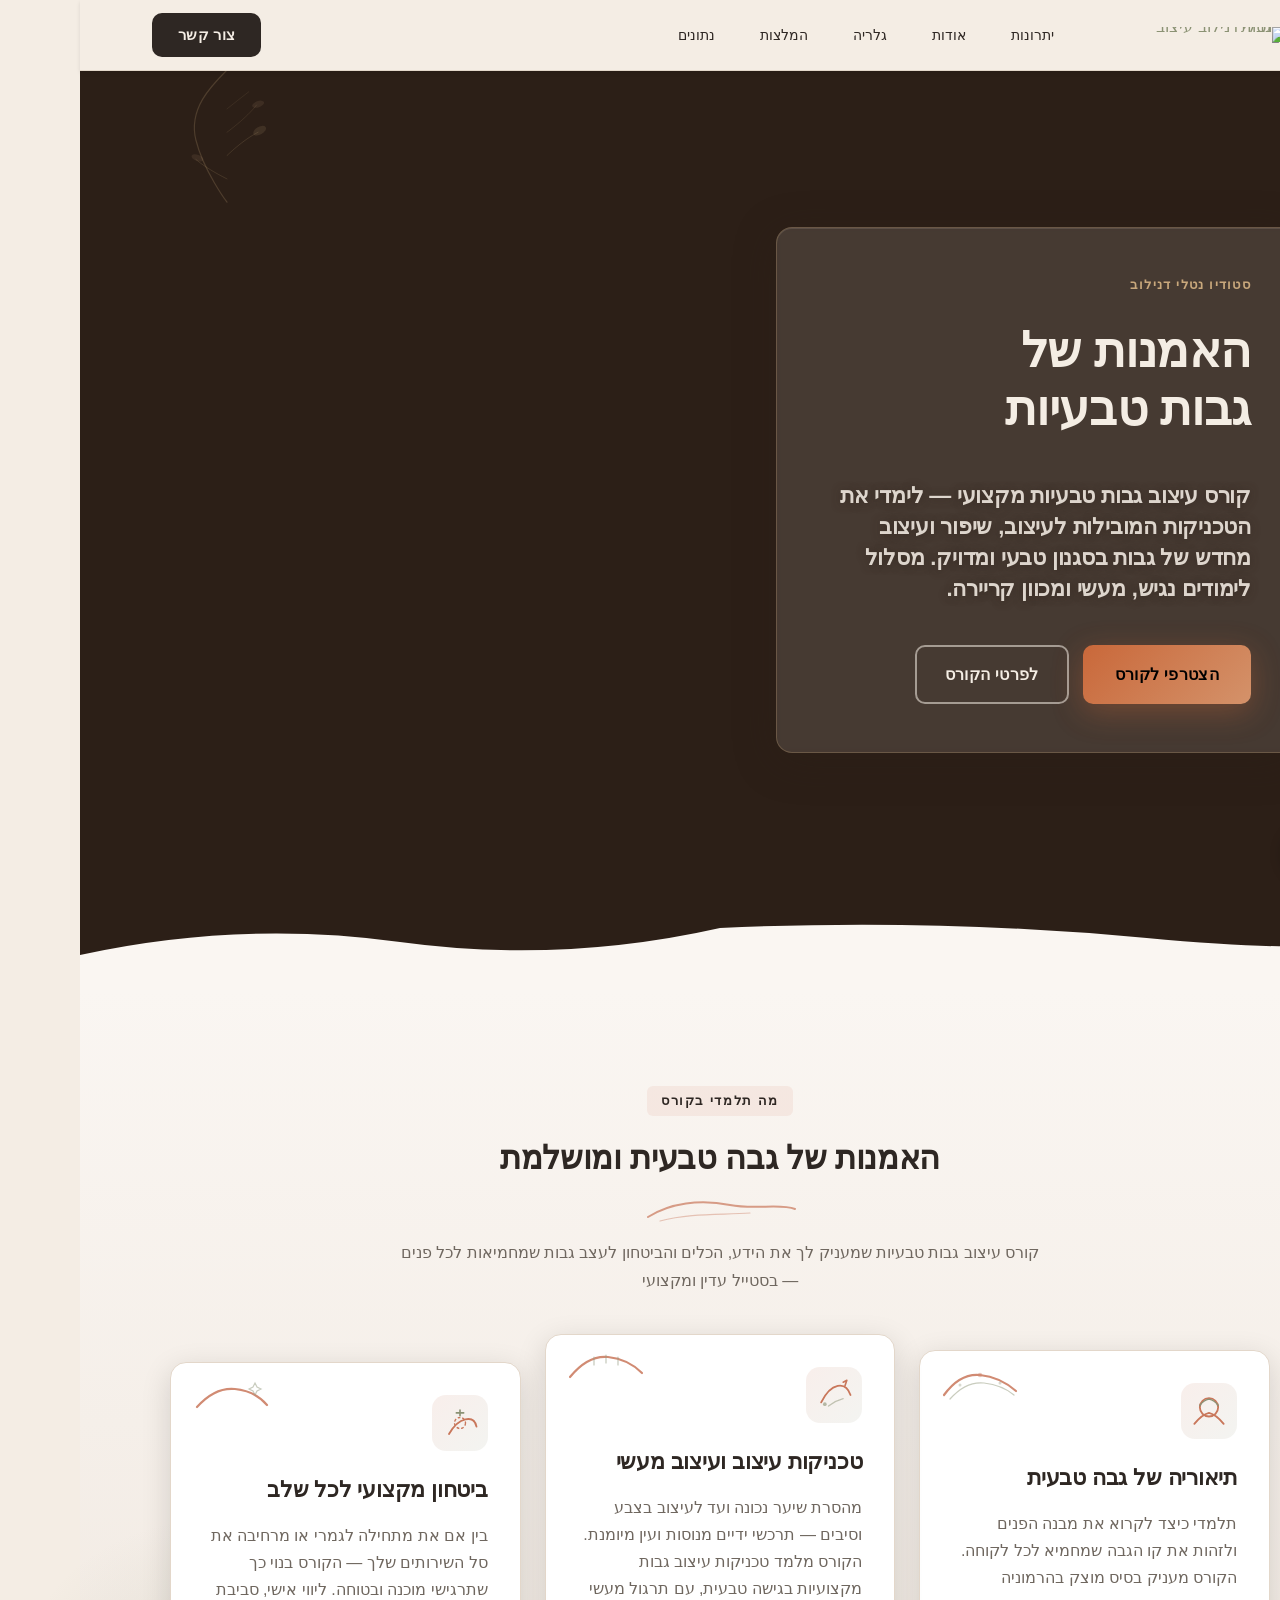
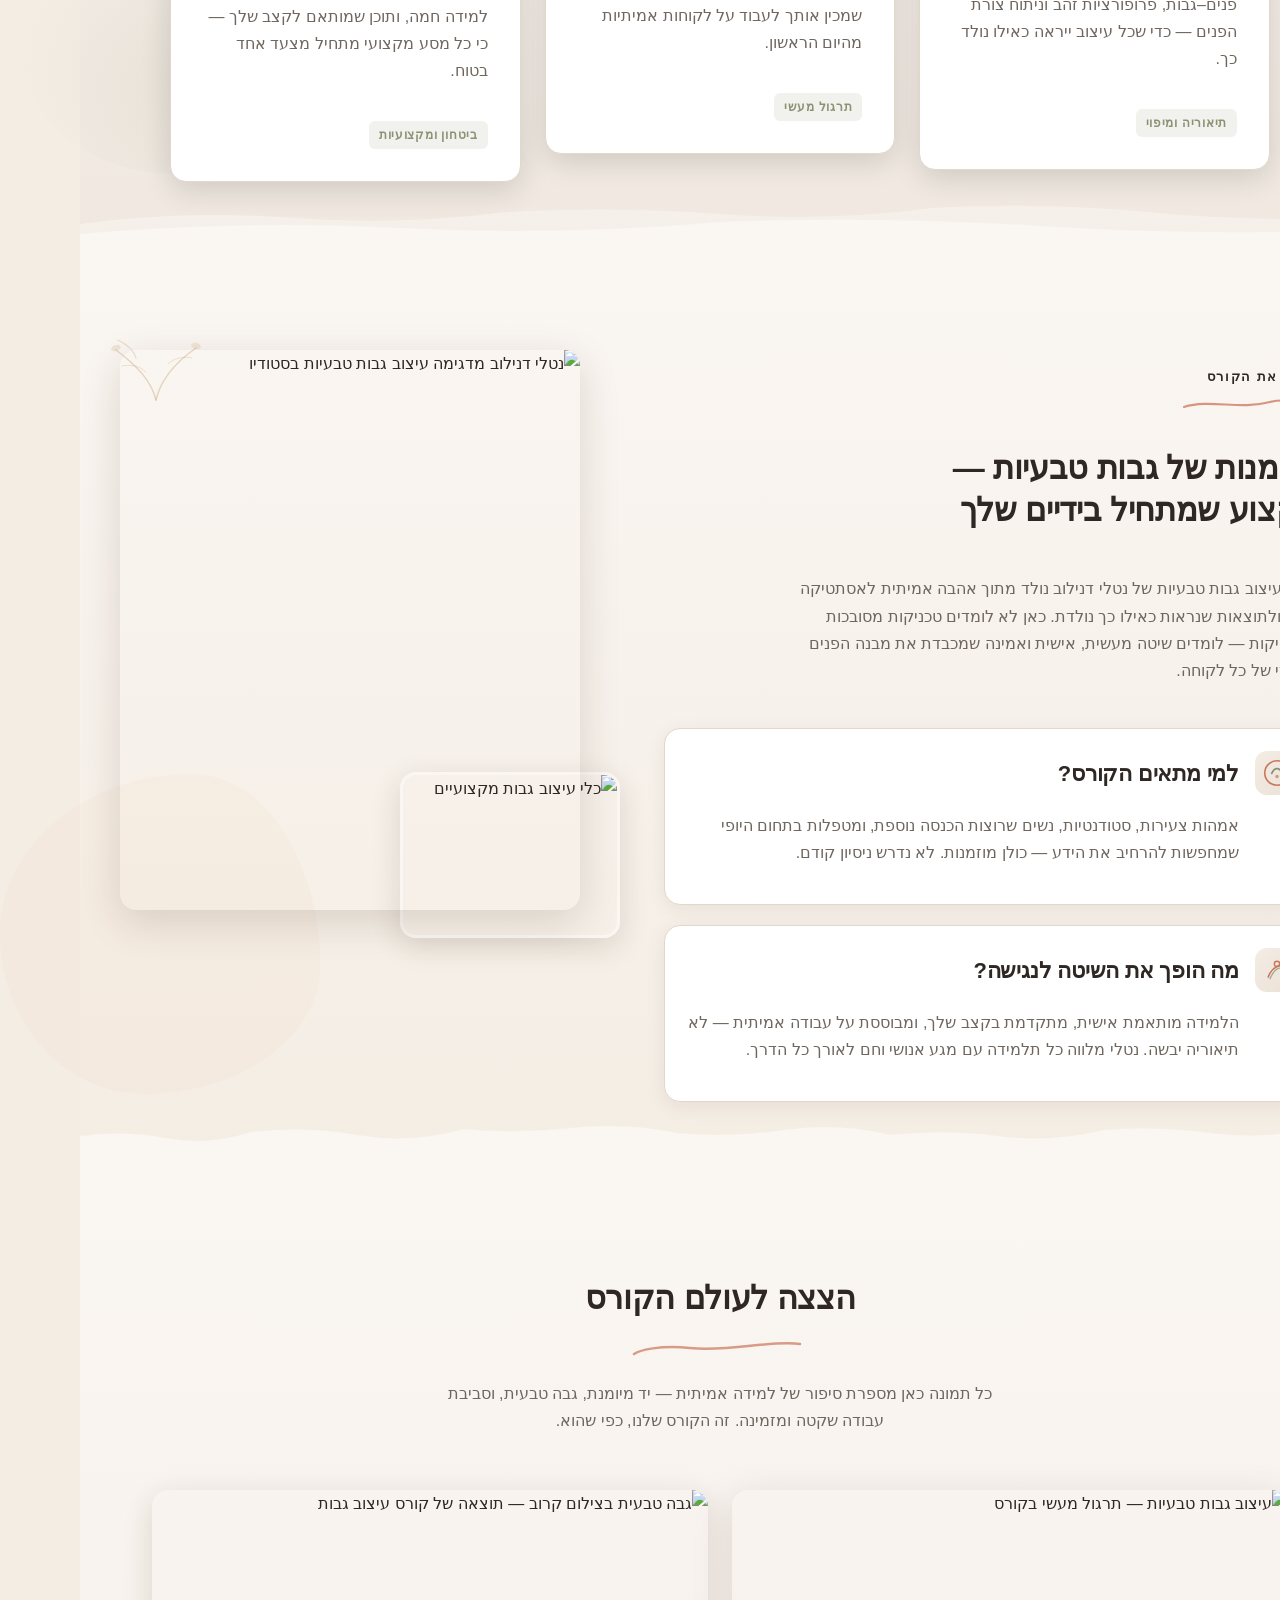
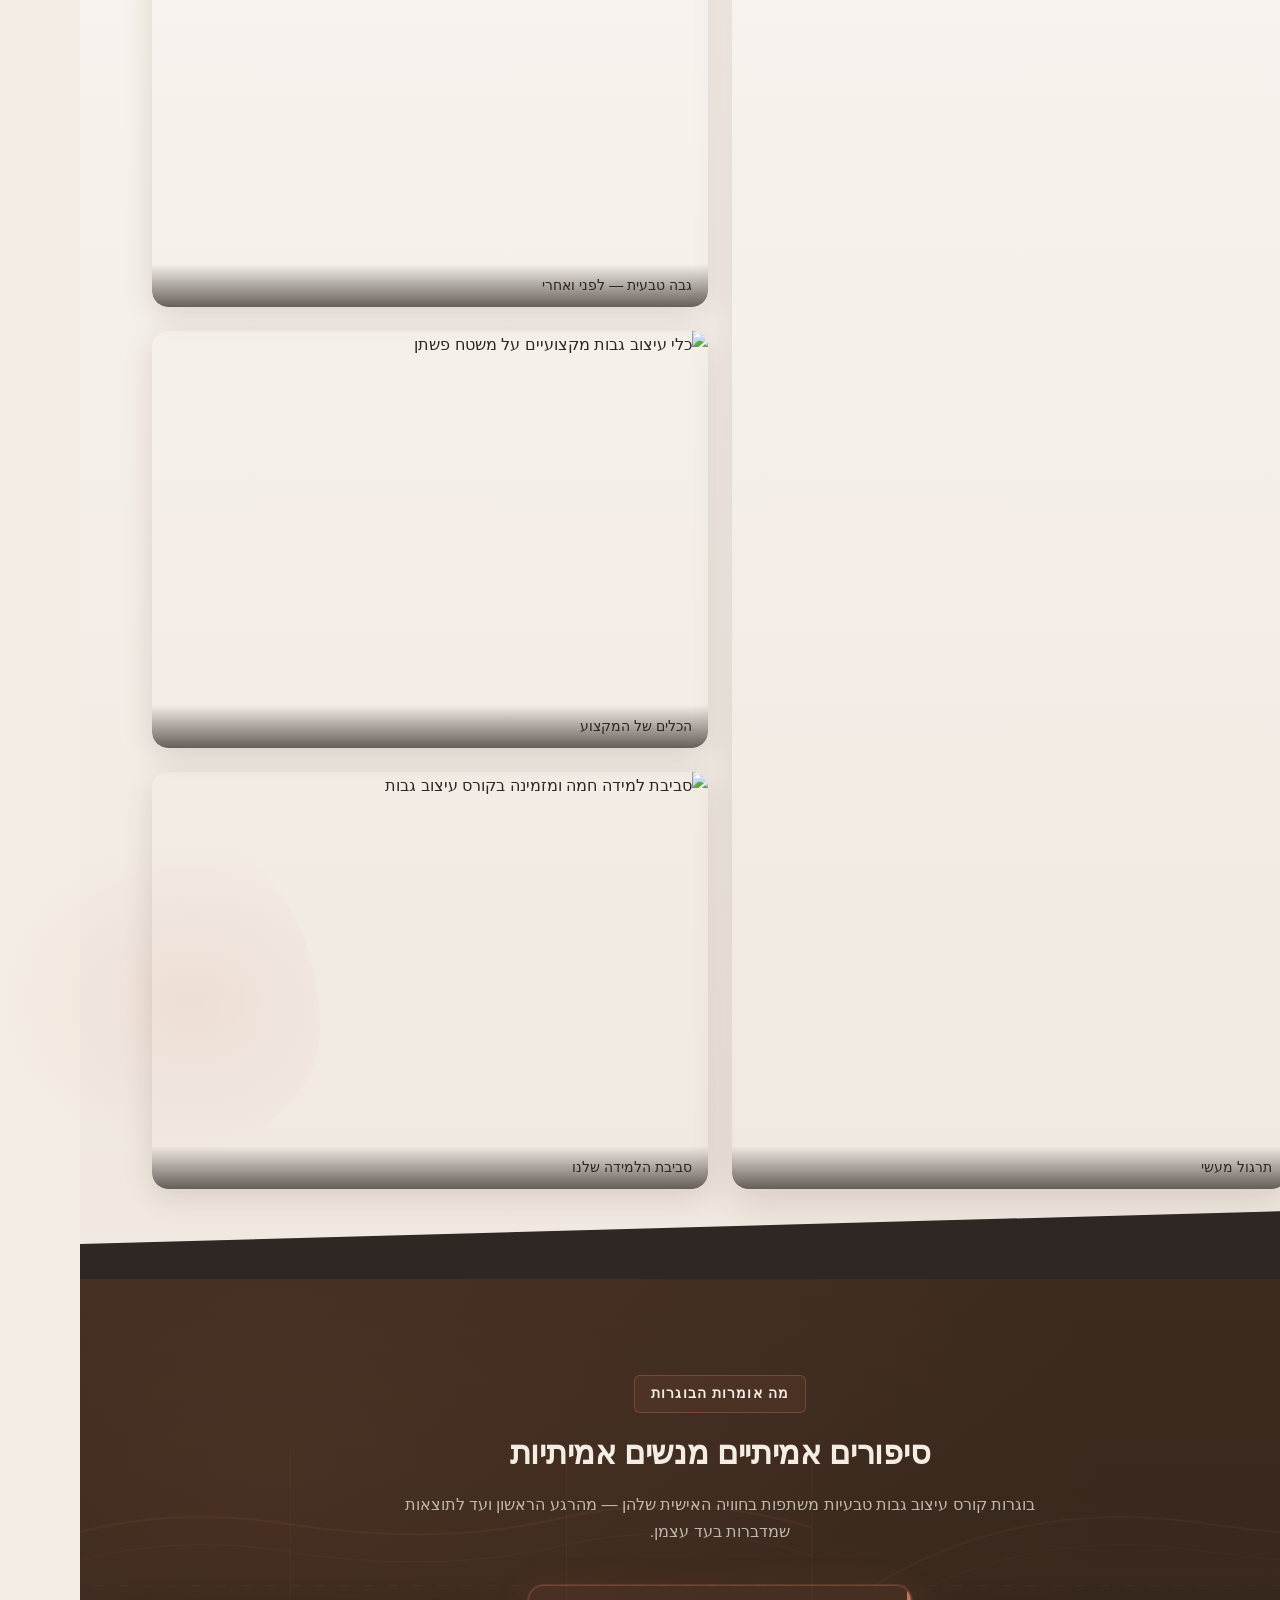
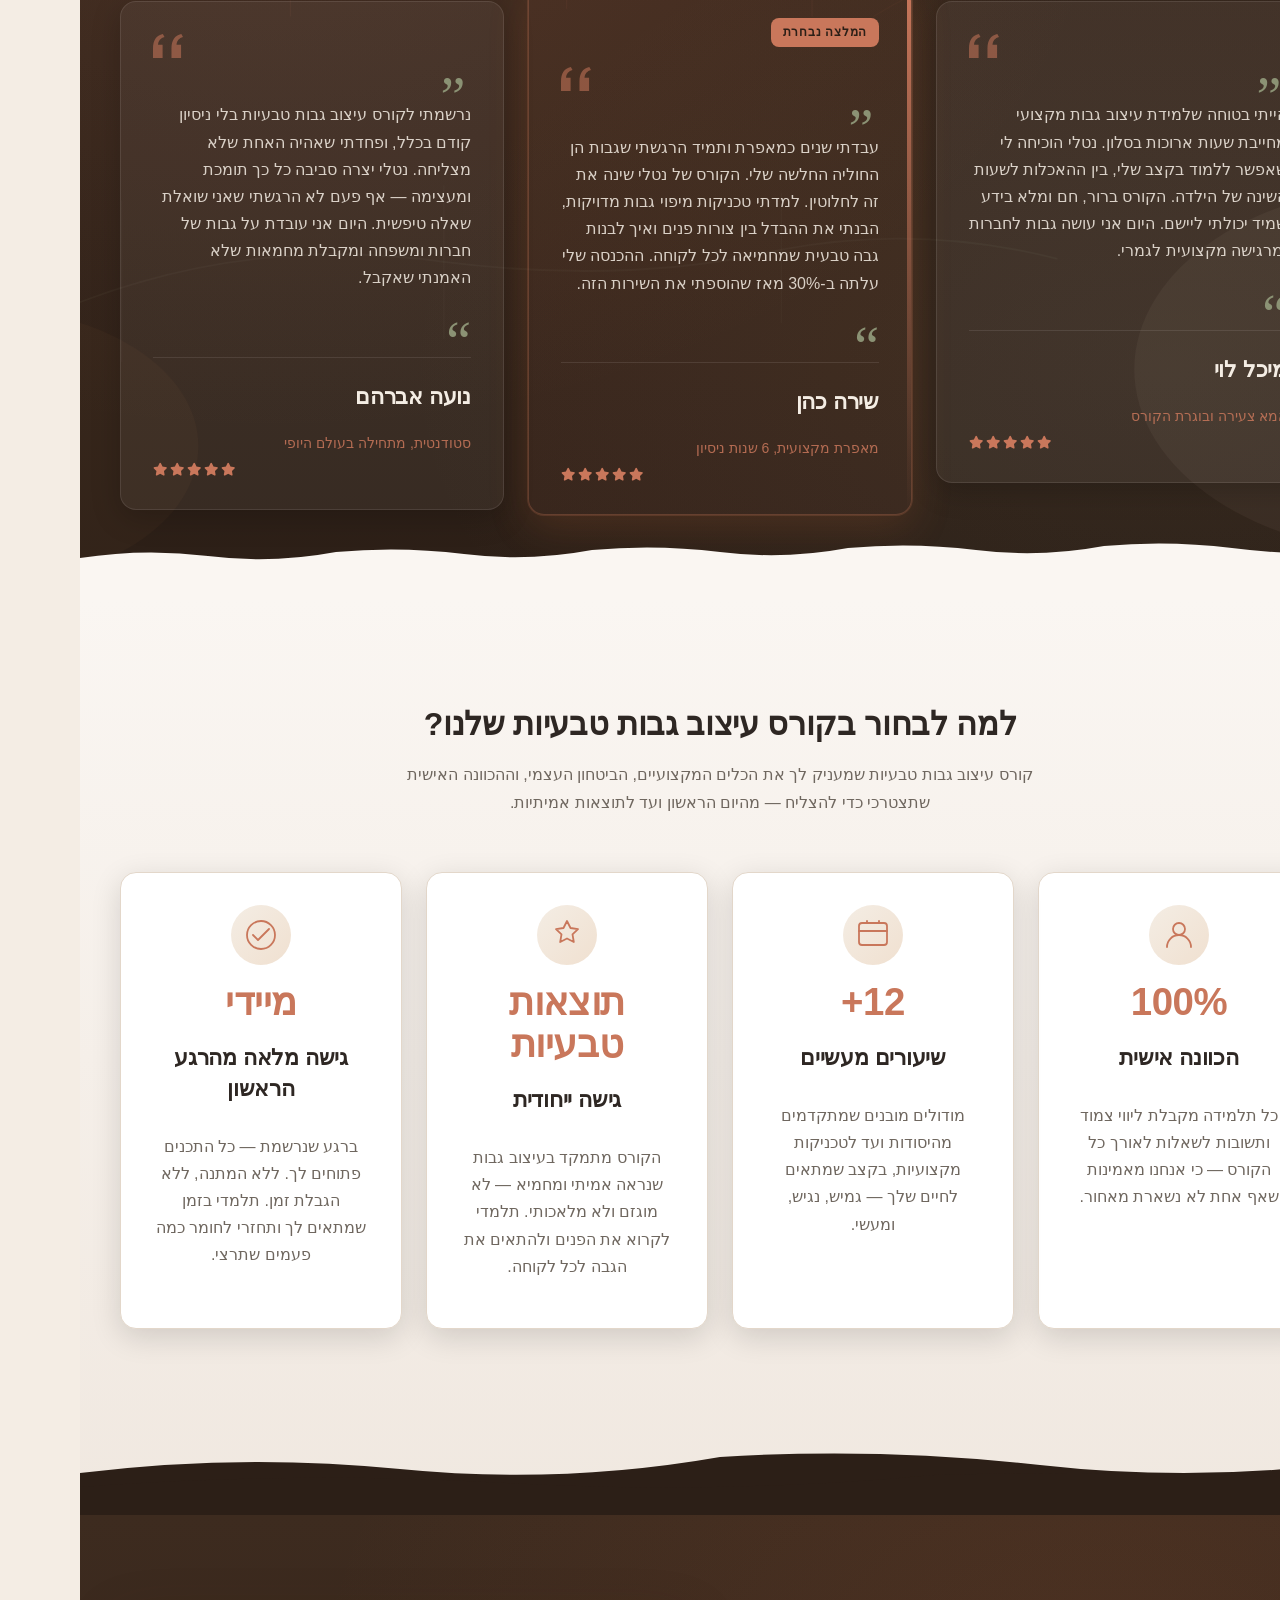
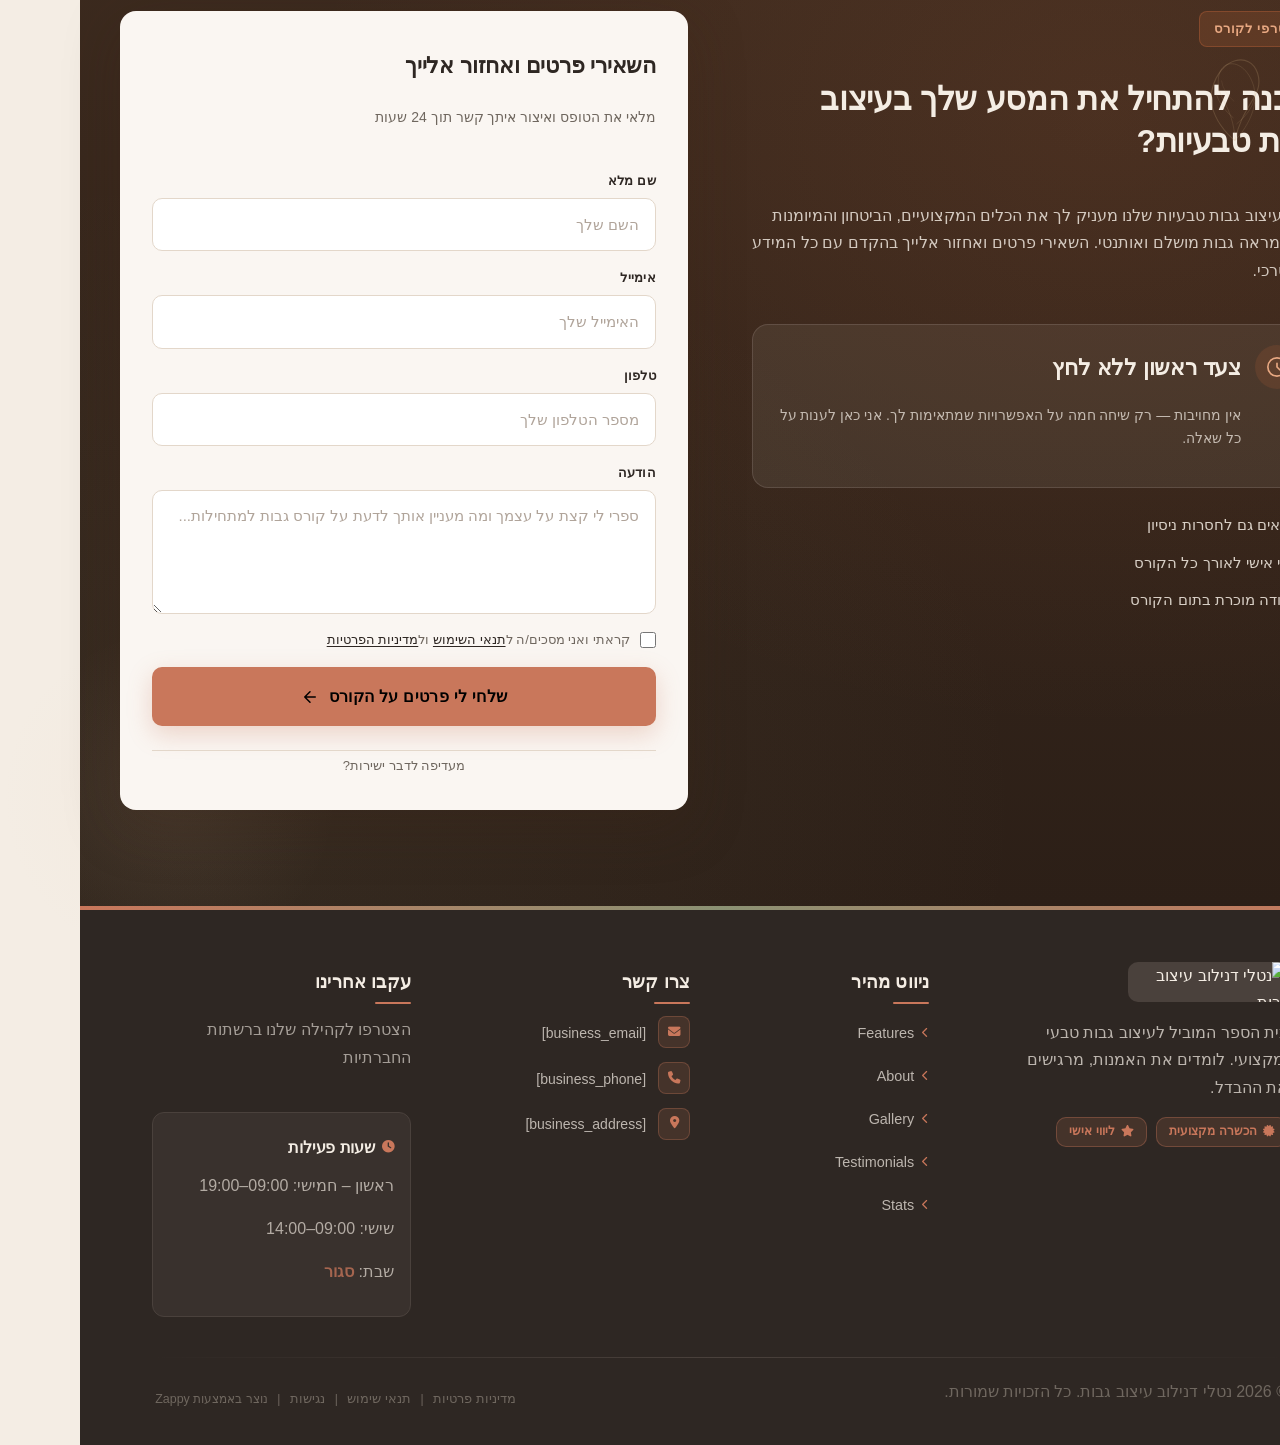
==== public/index.html @ 98a54e0b "Initial website commit" ====
<!doctype html><html dir="rtl" lang="he"><head><meta charset="UTF-8"><meta content="width=device-width,initial-scale=1" name="viewport"><meta content="index, follow" name="robots"><title>גלי את הסוד לגבות מושלמות — נטלי דנילוב עיצוב גבות</title><meta content="רוצה ללמוד עיצוב גבות טבעיות כמו מקצוענית? קורס עיצוב גבות טבעיות של נטלי דנילוב מעניק לך את כל הכלים להצליח. הירשמי עכשיו!" name="description"><meta content="קורס עיצוב גבות טבעיות, קורס גבות למתחילות, קורס גבות אונליין, קורס עיצוב גבות, עיצוב גבות מקצועי" name="keywords"><link href="/assets/favicon.ico" rel="icon" type="image/x-icon"><link href="/assets/favicon-16x16.png" rel="icon" type="image/png" sizes="16x16"><link href="/assets/favicon-32x32.png" rel="icon" type="image/png" sizes="32x32"><link href="/assets/favicon-48x48.png" rel="icon" type="image/png" sizes="48x48"><link href="/assets/favicon-192x192.png" rel="icon" type="image/png" sizes="192x192"><link href="/assets/favicon-512x512.png" rel="icon" type="image/png" sizes="512x512"><link href="/assets/apple-touch-icon.png" rel="apple-touch-icon"><script>!function(){"use strict";var t="640242a4-dc3e-470f-aa96-5b673b23f9b2",e="https://api.zappy5.com/api/analytics/track",a=18e5,n=2592e6,o=!0,i=!0,r=!0;var s=function(){var e="zappy_visitor_"+t,a=null;try{if(a=localStorage.getItem(e)){var o=JSON.parse(a),i=Date.now();if(i-o.created<n)return o.lastSeen=i,localStorage.setItem(e,JSON.stringify(o)),o.id}}catch(t){console.warn("Zappy Analytics: LocalStorage not available")}var r="zv_"+Date.now()+"_"+Math.random().toString(36).substr(2,9);try{localStorage.setItem(e,JSON.stringify({id:r,created:Date.now(),lastSeen:Date.now()}))}catch(t){}return r}(),c=function(){var e="zappy_session_"+t,n=null;try{if(n=sessionStorage.getItem(e)){var o=JSON.parse(n),i=Date.now();if(i-o.timestamp<a)return o.timestamp=i,sessionStorage.setItem(e,JSON.stringify(o)),o.id}}catch(t){console.warn("Zappy Analytics: SessionStorage not available")}var r="zs_"+Date.now()+"_"+Math.random().toString(36).substr(2,9);try{sessionStorage.setItem(e,JSON.stringify({id:r,timestamp:Date.now()}))}catch(t){}return r}();function l(a,n){n=n||{};var o={website_id:t,event_type:a,page_path:window.location.pathname,referrer:document.referrer||"direct",visitor_id:s,session_id:c,metadata:n};if(navigator.sendBeacon){var i=new Blob([JSON.stringify(o)],{type:"application/json"});navigator.sendBeacon(e,i)}else fetch(e,{method:"POST",headers:{"Content-Type":"application/json"},body:JSON.stringify(o),keepalive:!0}).catch(function(t){console.warn("Zappy Analytics: Failed to track event",t)})}o&&l("pageview",{title:document.title,url:window.location.href}),i&&document.addEventListener("click",function(t){var e=t.target;if("BUTTON"===e.tagName||e.closest("button")){var a="BUTTON"===e.tagName?e:e.closest("button");l("click",{element:"button",text:a.textContent.trim().substring(0,100),id:a.id||null,class:a.className||null})}else if("A"===e.tagName||e.closest("a")){var n="A"===e.tagName?e:e.closest("a");l("navigation",{element:"link",text:n.textContent.trim().substring(0,100),href:n.href,external:n.hostname!==window.location.hostname})}},!0),r&&document.addEventListener("submit",function(t){var e=t.target;l("form_submit",{form_id:e.id||null,form_name:e.name||null,form_action:e.action||null,form_method:e.method||"GET"})},!0);var d=Date.now();window.addEventListener("beforeunload",function(){l("page_unload",{time_on_page:Math.floor((Date.now()-d)/1e3),page_path:window.location.pathname})}),window.zappyAnalytics={track:l,getVisitorId:function(){return s},getSessionId:function(){return c}}}()</script><meta content="גלי את הסוד לגבות מושלמות — נטלי דנילוב עיצוב גבות" property="og:title"><meta content="רוצה ללמוד עיצוב גבות טבעיות כמו מקצוענית? קורס עיצוב גבות טבעיות של נטלי דנילוב מעניק לך את כל הכלים להצליח. הירשמי עכשיו!" property="og:description"><meta content="summary_large_image" name="twitter:card"><meta content="גלי את הסוד לגבות מושלמות — נטלי דנילוב עיצוב גבות" name="twitter:title"><meta content="רוצה ללמוד עיצוב גבות טבעיות כמו מקצוענית? קורס עיצוב גבות טבעיות של נטלי דנילוב מעניק לך את כל הכלים להצליח. הירשמי עכשיו!" name="twitter:description"><meta content="website" property="og:type"><meta content="he_IL" property="og:locale"><link href="https://cdnjs.cloudflare.com/ajax/libs/font-awesome/6.4.0/css/all.min.css" rel="stylesheet"><style>.skip-link{position:absolute;top:0;left:0;transform:translateY(-200%);padding:12px 18px;background:var(--bg-dark,#1a1a1a);color:var(--text-light,#fff);font-weight:600;border-radius:0 0 8px 0;z-index:10000}.skip-link:focus{transform:none;outline:2px solid var(--ring,#fff);outline-offset:2px}:focus-visible{outline:2px solid var(--ring,currentColor);outline-offset:3px}</style><link href="/assets/favicon.ico" rel="icon" type="image/x-icon"><link href="/assets/favicon-16x16.png" rel="icon" type="image/png" sizes="16x16"><link href="/assets/favicon-32x32.png" rel="icon" type="image/png" sizes="32x32"><link href="/assets/favicon-48x48.png" rel="icon" type="image/png" sizes="48x48"><link href="/assets/favicon-192x192.png" rel="icon" type="image/png" sizes="192x192"><link href="/assets/favicon-512x512.png" rel="icon" type="image/png" sizes="512x512"><link href="/assets/apple-touch-icon.png" rel="apple-touch-icon"><link href="https://cdn.jsdelivr.net/npm/vanilla-cookieconsent@3/dist/cookieconsent.css" rel="stylesheet"><script src="https://cdn.jsdelivr.net/npm/vanilla-cookieconsent@3/dist/cookieconsent.umd.js"></script><script src="https://cdn.jsdelivr.net/gh/mickidum/acc_toolbar/acctoolbar/acctoolbar.min.js"></script><link href="/styles.css" rel="stylesheet"><style id="zappy-dropdown-submenu-styles">#navMenu li:has(.sub-menu),.nav-menu li:has(.sub-menu),.navbar li:has(.sub-menu),nav li:has(.sub-menu){position:relative}#navMenu .sub-menu,.nav-menu .sub-menu,.navbar .sub-menu,nav .sub-menu{display:block!important;position:absolute!important;top:100%;left:0;min-width:220px;background:#fff;border-radius:8px;box-shadow:0 8px 25px rgba(0,0,0,.15);padding:8px 0;opacity:0;visibility:hidden;transform:translateY(10px);transition:all .3s ease;z-index:1000;list-style:none;pointer-events:none}#navMenu li:hover>.sub-menu,.nav-menu li:hover>.sub-menu,.navbar li:hover>.sub-menu,nav li:hover>.sub-menu{opacity:1!important;visibility:visible!important;transform:translateY(0)!important;pointer-events:auto!important}.sub-menu li{list-style:none;margin:0;padding:0}.sub-menu a{display:block!important;padding:10px 16px!important;color:var(--text-dark,#333)!important;font-weight:500;text-decoration:none;white-space:nowrap;transition:background-color .2s}.sub-menu .zappy-nav-child>a{padding-left:28px!important;font-size:.9em!important;opacity:.85!important}[dir=rtl] .sub-menu .zappy-nav-child>a,html[lang=ar] .sub-menu .zappy-nav-child>a,html[lang=he] .sub-menu .zappy-nav-child>a{padding-left:10px!important;padding-right:28px!important}.sub-menu .zappy-nav-parent>a{font-weight:600!important}.sub-menu a:hover{background-color:#f5f5f5}[dir=rtl] .nav-menu .sub-menu,[dir=rtl] .navbar .sub-menu,[dir=rtl] nav .sub-menu,html[lang=ar] .nav-menu .sub-menu,html[lang=ar] .navbar .sub-menu,html[lang=ar] nav .sub-menu,html[lang=he] .nav-menu .sub-menu,html[lang=he] .navbar .sub-menu,html[lang=he] nav .sub-menu{left:auto!important;right:0!important}.sub-menu:empty,.sub-menu:not(:has(li)):not(:has(> a)),.sub-menu:not(:has(li:not(.zappy-hidden-menu-item))):not(:has(> a)){display:none!important;opacity:0!important;visibility:hidden!important;pointer-events:none!important}li:has(.menu-group-title):hover>.sub-menu{opacity:1!important;visibility:visible!important;transform:translateY(0)!important;pointer-events:auto!important}#navMenu>li>.menu-group-title,.nav-menu>li>.menu-group-title{display:inline-block;padding:.5rem 1rem;cursor:default;user-select:none}@media (max-width:768px){#navMenu .sub-menu,.nav-menu .sub-menu,.navbar .sub-menu,nav .sub-menu{position:static!important;transform:none!important;box-shadow:none!important;background:0 0!important;max-height:0;overflow:hidden;opacity:0;visibility:hidden;transition:max-height .3s ease,opacity .3s ease;padding:0!important;border-radius:0!important}#navMenu .sub-menu.mobile-expanded,.nav-menu .sub-menu.mobile-expanded,.navbar .sub-menu.mobile-expanded{max-height:none!important;overflow-y:visible!important;opacity:1!important;visibility:visible!important;padding:8px 0 8px 16px!important}[dir=rtl] .sub-menu.mobile-expanded,html[lang=he] .sub-menu.mobile-expanded{padding:8px 16px 8px 0!important}#navMenu li:hover>.sub-menu,.nav-menu li:hover>.sub-menu,.navbar li:hover>.sub-menu,nav li:hover>.sub-menu{opacity:0;visibility:hidden;pointer-events:none}#navMenu li>.sub-menu.mobile-expanded,.nav-menu li>.sub-menu.mobile-expanded,.navbar li>.sub-menu.mobile-expanded,nav li>.sub-menu.mobile-expanded{opacity:1!important;visibility:visible!important;pointer-events:auto!important}#navMenu li:has(.sub-menu),.nav-menu li:has(.sub-menu),.navbar li:has(.sub-menu),nav li:has(.sub-menu){display:flex!important;flex-wrap:wrap!important;align-items:center!important;position:relative!important;min-height:44px!important}#navMenu li:has(.sub-menu)>a,.nav-menu li:has(.sub-menu)>a,.navbar li:has(.sub-menu)>a,nav li:has(.sub-menu)>a{flex:1!important;min-width:0!important}#navMenu li:has(.sub-menu)>.menu-group-title,.nav-menu li:has(.sub-menu)>.menu-group-title,.navbar li:has(.sub-menu)>.menu-group-title,nav li:has(.sub-menu)>.menu-group-title{flex:1!important;min-width:0!important;padding:0!important;line-height:inherit!important}#navMenu li:has(.sub-menu)>.sub-menu,.nav-menu li:has(.sub-menu)>.sub-menu,.navbar li:has(.sub-menu)>.sub-menu,nav li:has(.sub-menu)>.sub-menu{flex-basis:100%!important;width:100%!important}#navMenu li:has(.sub-menu)>a [class*=arrow],#navMenu li:has(.sub-menu)>a [class*=chevron],.nav-menu li:has(.sub-menu)>a .fa-angle-down,.nav-menu li:has(.sub-menu)>a .fa-chevron-down,.nav-menu li:has(.sub-menu)>a [class*=arrow],.nav-menu li:has(.sub-menu)>a [class*=chevron],nav li:has(.sub-menu)>a [class*=arrow],nav li:has(.sub-menu)>a [class*=chevron]{display:none!important;visibility:hidden!important}.mobile-submenu-toggle{display:flex!important;align-items:center!important;justify-content:center!important;width:44px!important;height:auto!important;background:0 0!important;border:none!important;cursor:pointer!important;color:var(--text-dark)!important;position:static!important;flex-shrink:0!important;align-self:stretch!important;z-index:2!important;padding:0!important;margin:0!important}.mobile-submenu-toggle::after{content:''!important;width:0!important;height:0!important;border-left:6px solid transparent!important;border-right:6px solid transparent!important;border-top:7px solid currentColor!important;transition:transform .3s ease!important}.mobile-submenu-toggle.expanded::after{transform:rotate(180deg)!important}.sub-menu a{padding:10px 0!important;display:block!important;color:var(--text-dark)!important;white-space:normal!important}.sub-menu .zappy-nav-child>a{padding-left:28px!important;font-size:.9em!important;opacity:.85!important}[dir=rtl] .sub-menu .zappy-nav-child>a,html[lang=ar] .sub-menu .zappy-nav-child>a,html[lang=he] .sub-menu .zappy-nav-child>a{padding-left:0!important;padding-right:28px!important}.sub-menu .zappy-nav-parent>a{font-weight:600!important}#navMenu.active,.nav-menu.active{max-width:100vw!important;overflow-x:hidden!important;box-sizing:border-box!important}.navbar .sub-menu li a,.zappy-products-dropdown .sub-menu a,nav.navbar .sub-menu li a{color:var(--text-dark)!important}}@media (min-width:769px){.mobile-submenu-toggle{display:none!important}}</style><style id="zappy-widget-visibility">html[dir=rtl] .whatsapp-float{right:20px!important;left:auto!important}html:not([dir]) .whatsapp-float,html[dir=ltr] .whatsapp-float{left:20px!important;right:auto!important}html[dir=rtl] #mic-access-tool-general-button,html[dir=rtl] #mic-init-access-tool #mic-access-tool-general-button,html[dir=rtl] #mic-init-access-tool .mic-access-tool-general-button,html[dir=rtl] ._access-icon,html[dir=rtl] .mic-access-tool-general-button{left:20px!important;right:auto!important}html:not([dir]) #mic-access-tool-general-button,html:not([dir]) #mic-init-access-tool #mic-access-tool-general-button,html:not([dir]) #mic-init-access-tool .mic-access-tool-general-button,html:not([dir]) ._access-icon,html:not([dir]) .mic-access-tool-general-button,html[dir=ltr] #mic-access-tool-general-button,html[dir=ltr] #mic-init-access-tool #mic-access-tool-general-button,html[dir=ltr] #mic-init-access-tool .mic-access-tool-general-button,html[dir=ltr] ._access-icon,html[dir=ltr] .mic-access-tool-general-button{right:20px!important;left:auto!important}@media (max-width:768px){.whatsapp-float{display:flex!important}}@media (min-width:769px){.whatsapp-float{display:flex!important}}@media (max-width:768px){#mic-access-tool-general-button,#mic-init-access-tool #mic-access-tool-general-button,#mic-init-access-tool .mic-access-tool-general-button,._access-icon,.mic-access-tool-general-button{display:flex!important;visibility:visible!important;opacity:1!important;pointer-events:auto!important}#mic-access-tool-box.opened-mic-access-tool,#mic-init-access-tool #mic-access-tool-box.opened-mic-access-tool,.mic-access-tool-box.opened-mic-access-tool{visibility:visible!important;opacity:1!important;pointer-events:auto!important}}@media (min-width:769px){#mic-access-tool-general-button,#mic-init-access-tool #mic-access-tool-general-button,#mic-init-access-tool .mic-access-tool-general-button,._access-icon,.mic-access-tool-general-button{display:flex!important;visibility:visible!important;opacity:1!important;pointer-events:auto!important}#mic-access-tool-box.opened-mic-access-tool,#mic-init-access-tool #mic-access-tool-box.opened-mic-access-tool,.mic-access-tool-box.opened-mic-access-tool{visibility:visible!important;opacity:1!important;pointer-events:auto!important}}</style></head><body><a href="#main" class="skip-link">דלג לתוכן הראשי</a><nav class="navbar" dir="rtl"><button class="mobile-toggle" aria-label="Menu" id="mobileToggle"><svg viewBox="0 0 24 24" fill="none" height="24" width="24" class="hamburger-icon"><path d="M3 12h18M3 6h18M3 18h18" stroke="currentColor" stroke-width="2" stroke-linecap="round"></path></svg> <svg viewBox="0 0 24 24" fill="none" height="24" width="24" class="close-icon" style="display:none"><path d="M18 6L6 18M6 6l12 12" stroke="currentColor" stroke-width="2" stroke-linecap="round"></path></svg></button> <button class="phone-header-btn" aria-label="Call" data-phone="[business_phone]"><svg viewBox="0 0 24 24" fill="currentColor" height="20" width="20"><path d="M22 16.92v3a2 2 0 0 1-2.18 2 19.79 19.79 0 0 1-8.63-3.07 19.5 19.5 0 0 1-6-6 19.79 19.79 0 0 1-3.07-8.67A2 2 0 0 1 4.11 2h3a2 2 0 0 1 2 1.72 12.84 12.84 0 0 0 .7 2.81 2 2 0 0 1-.45 2.11L8.09 9.91a16 16 0 0 0 6 6l1.27-1.27a2 2 0 0 1 2.11-.45 12.84 12.84 0 0 0 2.81.7A2 2 0 0 1 22 16.92z"></path></svg></button><div class="nav-container"><div class="nav-right-group"><div class="nav-brand"><a href="/" class="logo-link"><img alt="נטלי דנילוב עיצוב גבות" src="/assets/site-----image-1.webp" class="logo"></a></div><ul class="nav-menu" id="navMenu"><li><a href="#features">יתרונות</a></li><li><a href="#about">אודות</a></li><li><a href="#gallery">גלריה</a></li><li><a href="#testimonials">המלצות</a></li><li><a href="#stats">נתונים</a></li></ul></div><div class="nav-cta-container"><a href="#contact" class="nav-cta-btn">צור קשר</a></div></div></nav><script>window.addEventListener("load",function(){const e=document.querySelector(".navbar, nav, header");if(!e)return void console.log("[Navbar] Navbar element not found");let t=document.getElementById("mobileToggle")||document.querySelector(".mobile-toggle")||document.querySelector(".hamburger")||document.querySelector(".hamburger-menu")||document.querySelector(".menu-toggle")||document.querySelector(".burger-menu")||document.querySelector('[aria-label="Menu"]')||document.querySelector('[aria-label="תפריט"]');const n=document.querySelector(".phone-header-btn"),o=window.getComputedStyle(e);let r=o.backgroundColor;if(console.log("[Navbar] Initial navbar background:",r),"transparent"===r||"rgba(0, 0, 0, 0)"===r||r.startsWith("rgba")&&r.includes(", 0)")){const e=o.backgroundImage;if(e&&"none"!==e)console.log("[Navbar] Navbar has background image/gradient, using dark text"),r="rgb(240, 240, 240)";else{const e=window.getComputedStyle(document.body).backgroundColor;console.log("[Navbar] Navbar transparent, using body background:",e),r=e}}const a=r.match(/\d+/g);if(a&&a.length>=3){const e=(.299*parseInt(a[0])+.587*parseInt(a[1])+.114*parseInt(a[2]))/255;console.log("[Navbar] Mobile button colors preserved from Claude CSS (luminance:",e.toFixed(2)+")");const o=document.createElement("style");o.id="zappy-mobile-nav-fix";document.documentElement.lang;document.documentElement.dir,o.textContent='\n        /* Hide mobile buttons on desktop, show only on mobile */\n        @media (min-width: 769px) {\n          .mobile-toggle,\n          .phone-header-btn {\n            display: none !important;\n          }\n        }\n        \n        /* Show and position mobile buttons correctly on mobile */\n        @media (max-width: 768px) {\n          .navbar,\n          nav.navbar {\n            min-height: 70px !important;\n          }\n\n          .mobile-toggle,\n          .phone-header-btn {\n            position: absolute !important;\n            top: 0 !important;\n            bottom: 0 !important;\n            margin-top: auto !important;\n            margin-bottom: auto !important;\n            transform: none !important;\n            z-index: 1001 !important;\n            display: flex !important;\n            align-items: center !important;\n            justify-content: center !important;\n            width: 36px !important;\n            height: 36px !important;\n            border-radius: 50% !important;\n            border: none !important;\n            cursor: pointer !important;\n            padding: 6px !important;\n            background: none !important;\n            color: var(--nav-text, var(--text-dark)) !important;\n            touch-action: manipulation !important;\n            -webkit-tap-highlight-color: transparent !important;\n          }\n\n          html[data-zappy-site-type="ecommerce"] .phone-header-btn,\n          body[data-zappy-site-type="ecommerce"] .phone-header-btn,\n          html[data-zappy-site-type="ecommerce"] header .phone-header-btn,\n          html[data-zappy-site-type="ecommerce"] nav .phone-header-btn {\n            display: none !important;\n            visibility: hidden !important;\n            width: 0 !important;\n            height: 0 !important;\n            min-width: 0 !important;\n            overflow: hidden !important;\n          }\n          \n          /* LTR positioning (default): hamburger LEFT, phone RIGHT */\n          html:not([dir="rtl"]):not([lang="he"]):not([lang="ar"]) .mobile-toggle,\n          html[dir="ltr"] .mobile-toggle {\n            left: 12px !important;\n            right: auto !important;\n          }\n          html:not([dir="rtl"]):not([lang="he"]):not([lang="ar"]) .phone-header-btn,\n          html[dir="ltr"] .phone-header-btn {\n            right: 12px !important;\n            left: auto !important;\n          }\n          \n          /* RTL positioning: hamburger RIGHT, phone LEFT */\n          html[dir="rtl"] .mobile-toggle,\n          html[lang="he"] .mobile-toggle,\n          html[lang="ar"] .mobile-toggle {\n            right: 12px !important;\n            left: auto !important;\n          }\n          html[dir="rtl"] .phone-header-btn,\n          html[lang="he"] .phone-header-btn,\n          html[lang="ar"] .phone-header-btn {\n            left: 12px !important;\n            right: auto !important;\n          }\n          \n          /* CRITICAL: Ensure nav-container has min-height on mobile */\n          /* All children are positioned absolutely/fixed on mobile, so height:auto collapses to 0 */\n          .nav-container {\n            min-height: 70px !important;\n            position: relative !important;\n          }\n          \n          /* Ensure SVG icons are properly sized and inherit color */\n          .mobile-toggle svg,\n          .phone-header-btn svg {\n            width: 24px !important;\n            height: 24px !important;\n            /* Don\'t force display - let JavaScript control hamburger/close toggle */\n          }\n          \n          /* Reset nav-cta-container on mobile - remove desktop box-shadow/padding */\n          /* that creates a visible ghost box when CTA button is hidden */\n          .nav-cta-container {\n            box-shadow: none !important;\n            padding: 0 !important;\n          }\n          \n          /* Hide nav-cta-container entirely on mobile when there\'s no lang-switcher */\n          /* (only the CTA button is inside, and it\'s hidden on mobile) */\n          .nav-cta-container:not(:has(.lang-switcher)) {\n            display: none !important;\n          }\n          \n          /* CRITICAL: Prevent hero image fade gradient from bleeding over headline text */\n          /* The .image-fade-gradient has bottom: -30px (extends below parent) */\n          /* On mobile stacked layout, this overlaps the h1 text below the image */\n          .hero-image-column {\n            overflow: hidden !important;\n          }\n          .image-fade-gradient {\n            bottom: 0 !important;\n          }\n          \n          /* Hide desktop language switcher on mobile - hamburger menu handles it */\n          /* High specificity to override stored CSS */\n          .lang-switcher,\n          .nav-cta-container .lang-switcher,\n          .nav-container .lang-switcher,\n          .navbar .lang-switcher,\n          .navbar .nav-cta-container .lang-switcher {\n            display: none !important;\n          }\n        }\n      ';const r=document.getElementById("zappy-mobile-nav-fix");r&&r.remove(),document.head.appendChild(o),console.log("[Navbar] Critical CSS injected for mobile nav positioning");const i=window.innerWidth<=768;if(t){const e=t.querySelector(".hamburger-icon"),n=t.querySelector(".close-icon");e&&(e.style.setProperty("width","24px","important"),e.style.setProperty("height","24px","important"),e.style.setProperty("display","block","important")),n&&(n.style.setProperty("width","24px","important"),n.style.setProperty("height","24px","important"),n.style.setProperty("display","none","important")),i?(t.style.setProperty("position","absolute","important"),t.style.setProperty("top","0","important"),t.style.setProperty("bottom","0","important"),t.style.setProperty("margin-top","auto","important"),t.style.setProperty("margin-bottom","auto","important"),t.style.setProperty("transform","none","important"),t.style.setProperty("z-index","1001","important"),t.style.removeProperty("left"),t.style.removeProperty("right"),console.log("[Navbar] Mobile toggle positioning applied (mobile viewport)")):(t.style.removeProperty("position"),t.style.removeProperty("top"),t.style.removeProperty("transform"),t.style.removeProperty("z-index"),t.style.removeProperty("left"),t.style.removeProperty("right"),console.log("[Navbar] Desktop viewport - cleared mobile toggle inline positioning"))}if(n){const e=n.querySelector("svg");e&&(e.style.width="24px",e.style.height="24px",e.setAttribute("width","24"),e.setAttribute("height","24")),i?(n.style.setProperty("position","absolute","important"),n.style.setProperty("top","0","important"),n.style.setProperty("bottom","0","important"),n.style.setProperty("margin-top","auto","important"),n.style.setProperty("margin-bottom","auto","important"),n.style.setProperty("transform","none","important"),n.style.setProperty("z-index","1001","important"),n.style.removeProperty("left"),n.style.removeProperty("right"),console.log("[Navbar] Phone button positioning applied (mobile viewport)")):(n.style.removeProperty("position"),n.style.removeProperty("top"),n.style.removeProperty("transform"),n.style.removeProperty("z-index"),n.style.removeProperty("left"),n.style.removeProperty("right"),console.log("[Navbar] Desktop viewport - cleared phone button inline positioning"))}}else console.log("[Navbar] Could not parse background color:",r);t=document.getElementById("mobileToggle")||document.querySelector(".mobile-toggle")||document.querySelector(".hamburger")||document.querySelector(".hamburger-menu")||document.querySelector(".menu-toggle")||document.querySelector(".burger-menu")||document.querySelector('[aria-label="Menu"]')||document.querySelector('[aria-label="תפריט"]');const i=document.getElementById("navMenu")||document.querySelector(".nav-menu")||document.querySelector(".nav-links")||document.querySelector("nav ul:not(.submenu)");if(!t||!i)return void console.log("[Navbar] Mobile toggle or menu not found:",{toggle:!!t,menu:!!i});i.id||(i.id="navMenu"),console.log("[Navbar] Initializing mobile menu...");const l=t.cloneNode(!0);t.parentNode.replaceChild(l,t);var s=0;function p(e){var t=Date.now();t-s<300||(s=t,function(e){e.preventDefault(),e.stopPropagation();const t=l.querySelector(".hamburger-icon"),n=l.querySelector(".close-icon");i.classList.contains("active")?(i.classList.remove("active"),t&&t.style.setProperty("display","block","important"),n&&n.style.setProperty("display","none","important"),document.body.style.overflow="",console.log("[Navbar] Menu closed")):(i.classList.add("active"),t&&t.style.setProperty("display","none","important"),n&&n.style.setProperty("display","block","important"),document.body.style.overflow="hidden",console.log("[Navbar] Menu opened"))}(e))}l.addEventListener("click",p),l.addEventListener("touchend",p),i.querySelectorAll("a").forEach(function(e){e.addEventListener("click",function(){if("#"===this.getAttribute("href"))return;const e=l.querySelector(".hamburger-icon"),t=l.querySelector(".close-icon");i.classList.remove("active"),e&&e.style.setProperty("display","block","important"),t&&t.style.setProperty("display","none","important"),document.body.style.overflow="",console.log("[Navbar] Menu closed (link clicked)")})});var m=i.querySelectorAll(".dropdown-toggle");m.forEach(function(e){e.addEventListener("click",function(e){e.preventDefault(),e.stopPropagation();var t=this.closest(".nav-dropdown");t&&(t.parentNode.querySelectorAll(".nav-dropdown.open").forEach(function(e){e!==t&&e.classList.remove("open")}),t.classList.toggle("open"),console.log("[Navbar] Dropdown toggled:",t.classList.contains("open")?"open":"closed"))})}),document.addEventListener("click",function(e){e.target.closest(".nav-dropdown")||document.querySelectorAll(".nav-dropdown.open").forEach(function(e){e.classList.remove("open")})}),console.log("[Navbar] Dropdown handlers initialized for "+m.length+" dropdowns"),n&&n.addEventListener("click",function(){const e=document.querySelectorAll('a[href^="tel:"]'),t=e.length>0?e[0].getAttribute("href").replace("tel:",""):"[business_phone]";window.location.href="tel:"+t,console.log("[Navbar] Phone button clicked")}),console.log("[Navbar] Mobile menu initialized successfully")})</script><main id="main"><section class="index-hero-section" data-band-index="0" data-layout-spec="בית-hero" dir="rtl" id="hero" data-hero-type="fullscreen-scrim"><div class="hero-bg-wrapper"><img alt="עיצוב גבות טבעיות בסטודיו מקצועי" src="/assets/site-index-hero-image-1.webp" data-context="Warm professional beauty studio scene: a skilled woman with elegant hands shaping natural eyebrows using fine grooming tools on a client. Shallow depth of field, soft golden-hour warm light, muted earthy tones of cream, cocoa, and terracotta. Studio counter with small brushes and tools visible. Calm, premium, editorial feel. No text, no logos." data-placeholder="index-hero-image-1" height="700" loading="eager" width="1200" class="hero-bg-img" data-hero-bg="true" fetchpriority="high"></div><div class="hero-scrim" aria-hidden="true"></div><svg viewBox="0 0 180 200" xmlns="http://www.w3.org/2000/svg" fill="none" aria-hidden="true" data-no-icon-edit="true" class="hero-botanical-deco"><path d="M90 180 C90 180 60 140 50 100 C40 60 70 30 90 10" fill="none" stroke="#C9A87C" stroke-width="1.5" opacity="0.22" stroke-linecap="round"></path><path d="M90 120 C90 120 110 100 130 90" fill="none" stroke="#C9A87C" stroke-width="1.2" opacity="0.18" stroke-linecap="round"></path><path d="M90 150 C90 150 65 138 50 125" fill="none" stroke="#C9A87C" stroke-width="1.2" opacity="0.18" stroke-linecap="round"></path><path d="M90 90 C90 90 115 72 128 55" fill="none" stroke="#C9A87C" stroke-width="1.1" opacity="0.15" stroke-linecap="round"></path><path d="M90 60 C90 60 105 48 118 38" fill="none" stroke="#C9A87C" stroke-width="1" opacity="0.13" stroke-linecap="round"></path><ellipse cx="132" cy="88" fill="#C9A87C" opacity="0.13" rx="9" ry="5" transform="rotate(-30 132 88)"></ellipse><ellipse cx="130" cy="54" fill="#C9A87C" opacity="0.11" rx="8" ry="4" transform="rotate(-20 130 54)"></ellipse><ellipse cx="52" cy="123" fill="#C9A87C" opacity="0.11" rx="8" ry="4" transform="rotate(20 52 123)"></ellipse></svg><div class="hero-content-wrapper"><div class="hero-card"><span class="hero-studio-label">סטודיו נטלי דנילוב</span><h1 class="hero-headline">האמנות של<br>גבות טבעיות</h1><h3 class="hero-subtitle">קורס עיצוב גבות טבעיות מקצועי — לימדי את הטכניקות המובילות לעיצוב, שיפור ועיצוב מחדש של גבות בסגנון טבעי ומדויק. מסלול לימודים נגיש, מעשי ומכוון קריירה.</h3><div class="hero-ctas"><a href="#contact" class="hero-btn-primary">הצטרפי לקורס</a> <a href="#course-highlights" class="hero-btn-secondary">לפרטי הקורס</a></div></div></div><div class="index-hero-divider-wrapper"><svg viewBox="0 0 1200 90" xmlns="http://www.w3.org/2000/svg" aria-hidden="true" data-no-icon-edit="true" preserveAspectRatio="none"><path d="M0,90 L0,55 Q150,20 300,42 T600,28 Q800,18 1000,38 T1200,30 L1200,90 Z" fill="#FAF6F2"></path></svg></div></section><section class="index-features-section" data-band-index="1" data-layout-spec="בית-features" dir="rtl" id="features"><div class="ifs-blob" aria-hidden="true"></div><div class="ifs-container"><div class="ifs-intro"><span class="ifs-eyebrow">מה תלמדי בקורס</span><h2 class="ifs-title">האמנות של גבה טבעית ומושלמת</h2><div class="ifs-flourish" aria-hidden="true"><svg viewBox="0 0 160 28" xmlns="http://www.w3.org/2000/svg" fill="none" height="28" width="160" aria-hidden="true" data-no-icon-edit="true"><path d="M8,22 C30,8 60,4 90,10 C115,15 140,8 155,14" fill="none" stroke="var(--secondary)" stroke-width="2" opacity="0.7" stroke-linecap="round"></path><path d="M20,26 C50,18 80,20 110,18" fill="none" stroke="var(--secondary)" stroke-width="1.2" opacity="0.4" stroke-linecap="round"></path></svg></div><p class="ifs-subtitle">קורס עיצוב גבות טבעיות שמעניק לך את הידע, הכלים והביטחון לעצב גבות שמחמיאות לכל פנים — בסטייל עדין ומקצועי</p></div><div class="ifs-grid"><article class="ifs-card ifs-card--1"><div class="ifs-card-motif" aria-hidden="true"><svg viewBox="0 0 80 36" xmlns="http://www.w3.org/2000/svg" fill="none" height="36" width="80" aria-hidden="true" data-no-icon-edit="true"><path d="M4,28 Q20,6 40,8 Q60,10 76,24" fill="none" stroke="var(--secondary)" stroke-width="2.2" stroke-linecap="round"></path><path d="M10,32 Q26,14 44,16 Q62,18 74,28" fill="none" stroke="var(--accent)" stroke-width="1.2" opacity="0.55" stroke-linecap="round"></path><circle cx="40" cy="8" r="2.2" fill="var(--secondary)" opacity="0.5"></circle><circle cx="20" cy="18" r="1.5" fill="var(--accent)" opacity="0.4"></circle><circle cx="60" cy="16" r="1.5" fill="var(--accent)" opacity="0.4"></circle></svg></div><div class="ifs-card-icon" aria-hidden="true"><svg viewBox="0 0 48 48" xmlns="http://www.w3.org/2000/svg" fill="none" height="44" width="44" data-element-type="icon" data-icon-type="svg"><circle cx="24" cy="20" r="10" fill="none" stroke="var(--secondary)" stroke-width="2"></circle><path d="M8,38 Q16,28 24,26 Q32,28 40,38" fill="none" stroke="var(--secondary)" stroke-width="2" stroke-linecap="round"></path><path d="M14,18 Q18,12 24,11 Q30,12 34,18" fill="none" stroke="var(--accent)" stroke-width="1.5" stroke-linecap="round"></path></svg></div><div class="ifs-card-body"><h3 class="ifs-card-title">תיאוריה של גבה טבעית</h3><p class="ifs-card-text">תלמדי כיצד לקרוא את מבנה הפנים ולזהות את קו הגבה שמחמיא לכל לקוחה. הקורס מעניק בסיס מוצק בהרמוניה פנים–גבות, פרופורציות זהב וניתוח צורת הפנים — כדי שכל עיצוב ייראה כאילו נולד כך.</p></div><div class="ifs-card-tag">תיאוריה ומיפוי</div></article><article class="ifs-card ifs-card--2"><div class="ifs-card-motif" aria-hidden="true"><svg viewBox="0 0 80 36" xmlns="http://www.w3.org/2000/svg" fill="none" height="36" width="80" aria-hidden="true" data-no-icon-edit="true"><path d="M4,26 Q22,4 42,6 Q62,8 76,22" fill="none" stroke="var(--secondary)" stroke-width="2.2" stroke-linecap="round"></path><line opacity="0.6" stroke="var(--accent)" stroke-width="1.2" x1="28" x2="28" y1="6" y2="14" stroke-linecap="round"></line><line opacity="0.6" stroke="var(--accent)" stroke-width="1.2" x1="40" x2="40" y1="4" y2="12" stroke-linecap="round"></line><line opacity="0.6" stroke="var(--accent)" stroke-width="1.2" x1="52" x2="52" y1="6" y2="14" stroke-linecap="round"></line></svg></div><div class="ifs-card-icon" aria-hidden="true"><svg viewBox="0 0 48 48" xmlns="http://www.w3.org/2000/svg" fill="none" height="44" width="44" data-element-type="icon" data-icon-type="svg"><path d="M10,32 Q18,16 28,14 Q38,12 42,24" fill="none" stroke="var(--secondary)" stroke-width="2" stroke-linecap="round"></path><path d="M36,14 L38,8 M38,8 L34,10" fill="none" stroke="var(--secondary)" stroke-width="1.8" stroke-linecap="round" stroke-linejoin="round"></path><circle cx="14" cy="34" r="2" fill="var(--accent)" opacity="0.6"></circle><path d="M18,36 Q26,30 34,28" fill="none" stroke="var(--accent)" stroke-width="1.4" opacity="0.5" stroke-linecap="round"></path></svg></div><div class="ifs-card-body"><h3 class="ifs-card-title">טכניקות עיצוב ועיצוב מעשי</h3><p class="ifs-card-text">מהסרת שיער נכונה ועד לעיצוב בצבע וסיבים — תרכשי ידיים מנוסות ועין מיומנת. הקורס מלמד טכניקות עיצוב גבות מקצועיות בגישה טבעית, עם תרגול מעשי שמכין אותך לעבוד על לקוחות אמיתיות מהיום הראשון.</p></div><div class="ifs-card-tag">תרגול מעשי</div></article><article class="ifs-card ifs-card--3"><div class="ifs-card-motif" aria-hidden="true"><svg viewBox="0 0 80 36" xmlns="http://www.w3.org/2000/svg" fill="none" height="36" width="80" aria-hidden="true" data-no-icon-edit="true"><path d="M6,28 Q24,8 44,10 Q64,12 76,26" fill="none" stroke="var(--secondary)" stroke-width="2.2" stroke-linecap="round"></path><path d="M62,8 L64,4 L66,8 L70,10 L66,12 L64,16 L62,12 L58,10 Z" fill="none" stroke="var(--accent)" stroke-width="1.2" opacity="0.55"></path></svg></div><div class="ifs-card-icon" aria-hidden="true"><svg viewBox="0 0 48 48" xmlns="http://www.w3.org/2000/svg" fill="none" height="44" width="44" data-element-type="icon" data-icon-type="svg"><path d="M12,36 Q20,22 30,20 Q40,18 42,28" fill="none" stroke="var(--secondary)" stroke-width="2" stroke-linecap="round"></path><path d="M24,16 L24,10 M20,13 L28,13" fill="none" stroke="var(--accent)" stroke-width="1.8" stroke-linecap="round"></path><circle cx="24" cy="24" r="6" fill="none" stroke="var(--secondary)" stroke-width="1.5" stroke-dasharray="3 2"></circle></svg></div><div class="ifs-card-body"><h3 class="ifs-card-title">ביטחון מקצועי לכל שלב</h3><p class="ifs-card-text">בין אם את מתחילה לגמרי או מרחיבה את סל השירותים שלך — הקורס בנוי כך שתרגישי מוכנה ובטוחה. ליווי אישי, סביבת למידה חמה, ותוכן שמותאם לקצב שלך — כי כל מסע מקצועי מתחיל מצעד אחד בטוח.</p></div><div class="ifs-card-tag">ביטחון ומקצועיות</div></article></div></div><div class="ifs-divider-wrapper"><svg viewBox="0 0 1440 72" xmlns="http://www.w3.org/2000/svg" aria-hidden="true" data-no-icon-edit="true" preserveAspectRatio="none"><path d="M0,72 L0,42 Q120,28 240,36 T480,30 Q600,24 720,32 T960,26 Q1080,20 1200,30 T1440,36 L1440,72 Z" fill="#FAF6F2" opacity="0.55"></path><path d="M0,72 L0,52 Q180,38 360,46 T720,40 Q900,34 1080,44 T1440,48 L1440,72 Z" fill="#FAF6F2"></path></svg></div></section><section class="index-about-section" data-band-index="2" data-layout-spec="בית-about" dir="rtl" id="about"><div class="about-blob-decor" aria-hidden="true"></div><div class="about-container"><div class="about-content"><div class="about-label-wrap"><span class="about-eyebrow">הכירי את הקורס</span> <svg viewBox="0 0 140 18" xmlns="http://www.w3.org/2000/svg" fill="none" aria-hidden="true" data-no-icon-edit="true" class="about-underline-svg"><path d="M4 13 C30 5, 60 16, 90 8 C110 3, 128 11, 136 9" fill="none" stroke="var(--secondary)" stroke-width="2.2" opacity="0.75" stroke-linecap="round"></path></svg></div><h2 class="about-heading">האמנות של גבות טבעיות —<br>מקצוע שמתחיל בידיים שלך</h2><p class="about-intro">קורס עיצוב גבות טבעיות של נטלי דנילוב נולד מתוך אהבה אמיתית לאסתטיקה נקייה ולתוצאות שנראות כאילו כך נולדת. כאן לא לומדים טכניקות מסובכות שמרחיקות — לומדים שיטה מעשית, אישית ואמינה שמכבדת את מבנה הפנים הייחודי של כל לקוחה.</p><div class="about-callouts"><div class="about-callout"><div class="about-callout-icon" aria-hidden="true"><svg viewBox="0 0 32 32" xmlns="http://www.w3.org/2000/svg" fill="none" height="28" width="28" data-element-type="icon" data-icon-type="svg"><circle cx="16" cy="16" r="14" stroke="var(--secondary)" stroke-width="1.8"></circle><path d="M10 16.5 C11.5 13, 14 11, 16 11 C18 11, 20.5 13, 22 16.5" fill="none" stroke="var(--accent)" stroke-width="2" stroke-linecap="round"></path><circle cx="16" cy="20" r="2" fill="var(--secondary)" opacity="0.7"></circle></svg></div><div class="about-callout-body"><h3 class="about-callout-title">למי מתאים הקורס?</h3><p class="about-callout-text">אמהות צעירות, סטודנטיות, נשים שרוצות הכנסה נוספת, ומטפלות בתחום היופי שמחפשות להרחיב את הידע — כולן מוזמנות. לא נדרש ניסיון קודם.</p></div></div><div class="about-callout"><div class="about-callout-icon" aria-hidden="true"><svg viewBox="0 0 32 32" xmlns="http://www.w3.org/2000/svg" fill="none" height="28" width="28" data-element-type="icon" data-icon-type="svg"><path d="M6 24 C8 18, 12 14, 16 12 C20 10, 24 11, 26 14" fill="none" stroke="var(--secondary)" stroke-width="1.8" stroke-linecap="round"></path><path d="M8 26 C10 21, 13 17, 16 15 C19 13, 22 14, 24 17" fill="none" stroke="var(--accent)" stroke-width="1.5" opacity="0.7" stroke-linecap="round"></path><circle cx="16" cy="9" r="3" fill="none" stroke="var(--secondary)" stroke-width="1.6"></circle></svg></div><div class="about-callout-body"><h3 class="about-callout-title">מה הופך את השיטה לנגישה?</h3><p class="about-callout-text">הלמידה מותאמת אישית, מתקדמת בקצב שלך, ומבוססת על עבודה אמיתית — לא תיאוריה יבשה. נטלי מלווה כל תלמידה עם מגע אנושי וחם לאורך כל הדרך.</p></div></div></div></div><div class="about-imagery"><div class="about-img-main-wrap"><img alt="נטלי דנילוב מדגימה עיצוב גבות טבעיות בסטודיו" src="/assets/site-index-about-image-1.webp" data-context="Professional beauty studio setting: a skilled female instructor demonstrating natural eyebrow shaping technique on a client, warm studio lighting, soft parchment and terracotta tones, close-up of precise brow pencil strokes, intimate educational atmosphere, editorial beauty photography style" data-placeholder="index-about-image-1" height="620" loading="lazy" width="520" decoding="async" class="about-img-main"> <svg viewBox="0 0 120 90" xmlns="http://www.w3.org/2000/svg" fill="none" aria-hidden="true" data-no-icon-edit="true" class="about-botanical"><path d="M60 80 C55 60, 40 45, 20 30" fill="none" stroke="#C9A87C" stroke-width="1.4" opacity="0.45" stroke-linecap="round"></path><path d="M60 80 C65 58, 80 42, 100 28" fill="none" stroke="#C9A87C" stroke-width="1.4" opacity="0.45" stroke-linecap="round"></path><path d="M40 38 C38 30, 30 24, 22 20" fill="none" stroke="#C9A87C" stroke-width="1.1" opacity="0.35" stroke-linecap="round"></path><path d="M50 52 C44 46, 34 44, 26 46" fill="none" stroke="#C9A87C" stroke-width="1" opacity="0.3" stroke-linecap="round"></path><path d="M72 44 C78 38, 88 36, 96 38" fill="none" stroke="#C9A87C" stroke-width="1" opacity="0.3" stroke-linecap="round"></path><ellipse cx="20" cy="28" fill="#C9A87C" opacity="0.22" rx="5" ry="3" transform="rotate(-20 20 28)"></ellipse><ellipse cx="100" cy="26" fill="#C9A87C" opacity="0.22" rx="5" ry="3" transform="rotate(15 100 26)"></ellipse></svg></div><div class="about-img-backplate-wrap"><img alt="כלי עיצוב גבות מקצועיים" src="/assets/site-index-about-image-2.webp" data-context="Close-up flat lay of professional eyebrow tools: fine brow pencils, mapping thread, measuring calipers and a small mirror on a warm cream linen surface, soft natural light, beauty education course materials, warm terracotta and parchment color palette" data-placeholder="index-about-image-2" height="200" loading="lazy" width="260" decoding="async" class="about-img-backplate"></div></div></div><div class="about-divider-wrapper"><svg viewBox="0 0 1200 72" xmlns="http://www.w3.org/2000/svg" aria-hidden="true" data-no-icon-edit="true" preserveAspectRatio="none"><path d="M0,72 L0,34 Q40,28 80,36 T160,30 Q210,24 260,33 T360,27 Q410,32 460,26 T560,31 Q610,36 660,28 T760,33 Q810,27 860,34 T960,28 Q1010,24 1060,31 T1160,26 L1200,30 L1200,72 Z" fill="#FAF6F2"></path></svg></div></section><section class="index-gallery-section" data-band-index="3" data-layout-spec="בית-gallery" dir="rtl" id="gallery"><div class="gallery-blob-decor" aria-hidden="true"></div><div class="gallery-container"><div class="gallery-header"><h2 class="gallery-title">הצצה לעולם הקורס</h2><svg viewBox="0 0 180 24" xmlns="http://www.w3.org/2000/svg" fill="none" aria-hidden="true" data-no-icon-edit="true" class="gallery-title-flourish"><path d="M170,8 C140,4 100,16 60,12 C30,9 10,14 4,18" fill="none" stroke="var(--secondary)" stroke-width="2.5" opacity="0.7" stroke-linecap="round"></path></svg><p class="gallery-subtitle">כל תמונה כאן מספרת סיפור של למידה אמיתית — יד מיומנת, גבה טבעית, וסביבת עבודה שקטה ומזמינה. זה הקורס שלנו, כפי שהוא.</p></div><div class="gallery-grid"><figure class="gallery-item gallery-item--large"><img alt="עיצוב גבות טבעיות — תרגול מעשי בקורס" src="/assets/site-index-gallery-image-1.webp" data-context="Close-up editorial photo of a professional eyebrow artist carefully shaping a natural brow on a client. Warm ambient lighting, soft skin texture visible, linen-toned background. Muted, tactile, authentic beauty studio atmosphere. Hands using a fine brow brush or pencil tool. Natural-looking result, not overly dramatic." data-placeholder="index-gallery-image-1" height="800" loading="lazy" width="600" decoding="async"><figcaption class="gallery-caption">תרגול מעשי</figcaption></figure><div class="gallery-tiles"><figure class="gallery-item gallery-item--small"><img alt="גבה טבעית בצילום קרוב — תוצאה של קורס עיצוב גבות" src="/assets/site-index-gallery-image-2.webp" data-context="Extreme close-up of a perfectly shaped natural eyebrow on smooth skin. Soft diffused light, warm skin tones. The brow looks full and natural, not drawn-on. Editorial beauty photography style with muted parchment background tones." data-placeholder="index-gallery-image-2" height="300" loading="lazy" width="400" decoding="async"><figcaption class="gallery-caption">גבה טבעית — לפני ואחרי</figcaption></figure><figure class="gallery-item gallery-item--small"><img alt="כלי עיצוב גבות מקצועיים על משטח פשתן" src="/assets/site-index-gallery-image-3.webp" data-context="Flat lay of professional eyebrow styling tools arranged neatly on a textured linen surface or ceramic tray. Tools include fine brow brushes, pencils, small scissors, and a mapping thread. Warm ambient light, earthy terracotta and cream color palette. Tactile, editorial, minimal styling." data-placeholder="index-gallery-image-3" height="300" loading="lazy" width="400" decoding="async"><figcaption class="gallery-caption">הכלים של המקצוע</figcaption></figure><figure class="gallery-item gallery-item--small"><img alt="סביבת למידה חמה ומזמינה בקורס עיצוב גבות" src="/assets/site-index-gallery-image-4.webp" data-context="A warm, inviting beauty studio learning environment. A student practicing eyebrow design on a model, with an instructor nearby. Soft natural light through a window, neutral linen tones, small mirrors and tools on a wooden desk. Calm, supportive, human atmosphere. Not clinical — feels like a cozy studio." data-placeholder="index-gallery-image-4" height="300" loading="lazy" width="400" decoding="async"><figcaption class="gallery-caption">סביבת הלמידה שלנו</figcaption></figure></div></div></div><div class="gallery-divider-wrapper" aria-hidden="true"><svg viewBox="0 0 1440 90" xmlns="http://www.w3.org/2000/svg" aria-hidden="true" data-no-icon-edit="true" preserveAspectRatio="none"><path d="M0,90 L0,55 L1440,20 L1440,90 Z" fill="#2E2723"></path></svg></div></section><section class="index-testimonials-section" data-band-index="4" data-layout-spec="בית-testimonials" dir="rtl" id="testimonials"><div class="index-testimonials-section__brow-bg" aria-hidden="true"><svg viewBox="0 0 1200 600" xmlns="http://www.w3.org/2000/svg" aria-hidden="true" data-no-icon-edit="true" preserveAspectRatio="xMidYMid slice" height="100%" width="100%"><path d="M100,200 Q200,140 320,160 Q420,175 500,155 Q580,138 660,162" fill="none" stroke="#C9775B" stroke-width="1.5" opacity="0.08"></path><path d="M100,220 Q200,158 320,178 Q420,193 500,173 Q580,156 660,180" fill="none" stroke="#C9775B" stroke-width="0.8" opacity="0.06"></path><line opacity="0.06" stroke="#C9775B" stroke-width="0.8" x1="160" x2="160" y1="130" y2="240"></line><line opacity="0.06" stroke="#C9775B" stroke-width="0.8" x1="320" x2="320" y1="110" y2="220"></line><line opacity="0.06" stroke="#C9775B" stroke-width="0.8" x1="500" x2="500" y1="115" y2="215"></line><line opacity="0.06" stroke="#C9775B" stroke-width="0.8" x1="660" x2="660" y1="120" y2="220"></line><path d="M700,200 Q800,140 920,160 Q1020,175 1100,155" fill="none" stroke="#C9775B" stroke-width="1.5" opacity="0.06"></path><path d="M700,220 Q800,158 920,178 Q1020,193 1100,173" fill="none" stroke="#C9775B" stroke-width="0.8" opacity="0.04"></path><line opacity="0.05" stroke="#F4EDE4" stroke-width="0.5" x1="80" x2="1120" y1="200" y2="200" stroke-dasharray="6,10"></line><path d="M150,420 Q280,360 420,380 Q540,395 640,372 Q730,355 820,378" fill="none" stroke="#8B9274" stroke-width="1.2" opacity="0.07"></path><line opacity="0.05" stroke="#8B9274" stroke-width="0.8" x1="210" x2="210" y1="340" y2="445"></line><line opacity="0.05" stroke="#8B9274" stroke-width="0.8" x1="420" x2="420" y1="330" y2="430"></line><line opacity="0.05" stroke="#8B9274" stroke-width="0.8" x1="640" x2="640" y1="335" y2="420"></line><ellipse cx="1050" cy="450" fill="#E8C4A8" opacity="0.05" rx="180" ry="120"></ellipse><ellipse cx="120" cy="500" fill="#C9775B" opacity="0.04" rx="140" ry="90"></ellipse></svg></div><div class="index-testimonials-section__container"><div class="index-testimonials-section__intro"><span class="index-testimonials-section__eyebrow">מה אומרות הבוגרות</span><h2 class="index-testimonials-section__title">סיפורים אמיתיים מנשים אמיתיות</h2><p class="index-testimonials-section__subtitle">בוגרות קורס עיצוב גבות טבעיות משתפות בחוויה האישית שלהן — מהרגע הראשון ועד לתוצאות שמדברות בעד עצמן.</p></div><div class="index-testimonials-section__grid"><article class="index-testimonials-section__card"><div class="index-testimonials-section__card-inner"><div class="index-testimonials-section__quote-icon" aria-hidden="true"><svg viewBox="0 0 32 24" xmlns="http://www.w3.org/2000/svg" fill="none" height="24" width="32" data-element-type="icon" data-icon-type="svg"><path d="M0 24V14.4C0 10.56 0.8 7.36 2.4 4.8C4.08 2.24 6.56 0.64 9.84 0L11.52 2.88C9.6 3.36 8.04 4.32 6.84 5.76C5.72 7.2 5.12 8.88 5.04 10.8H9.6V24H0ZM18.48 24V14.4C18.48 10.56 19.28 7.36 20.88 4.8C22.56 2.24 25.04 0.64 28.32 0L30 2.88C28.08 3.36 26.52 4.32 25.32 5.76C24.2 7.2 23.6 8.88 23.52 10.8H28.08V24H18.48Z" fill="currentColor"></path></svg></div><blockquote class="index-testimonials-section__quote"><p>הייתי בטוחה שלמידת עיצוב גבות מקצועי מחייבת שעות ארוכות בסלון. נטלי הוכיחה לי שאפשר ללמוד בקצב שלי, בין ההאכלות לשעות השינה של הילדה. הקורס ברור, חם ומלא בידע שמיד יכולתי ליישם. היום אני עושה גבות לחברות ומרגישה מקצועית לגמרי.</p></blockquote><footer class="index-testimonials-section__card-footer"><h3 class="index-testimonials-section__name">מיכל לוי</h3><span class="index-testimonials-section__role">אמא צעירה ובוגרת הקורס</span><div class="index-testimonials-section__stars" aria-label="דירוג 5 כוכבים"><i class="fas fa-star"></i><i class="fas fa-star"></i><i class="fas fa-star"></i><i class="fas fa-star"></i><i class="fas fa-star"></i></div></footer></div></article><article class="index-testimonials-section__card index-testimonials-section__card--featured"><div class="index-testimonials-section__card-inner"><div class="index-testimonials-section__featured-badge">המלצה נבחרת</div><div class="index-testimonials-section__quote-icon" aria-hidden="true"><svg viewBox="0 0 32 24" xmlns="http://www.w3.org/2000/svg" fill="none" height="24" width="32" data-element-type="icon" data-icon-type="svg"><path d="M0 24V14.4C0 10.56 0.8 7.36 2.4 4.8C4.08 2.24 6.56 0.64 9.84 0L11.52 2.88C9.6 3.36 8.04 4.32 6.84 5.76C5.72 7.2 5.12 8.88 5.04 10.8H9.6V24H0ZM18.48 24V14.4C18.48 10.56 19.28 7.36 20.88 4.8C22.56 2.24 25.04 0.64 28.32 0L30 2.88C28.08 3.36 26.52 4.32 25.32 5.76C24.2 7.2 23.6 8.88 23.52 10.8H28.08V24H18.48Z" fill="currentColor"></path></svg></div><blockquote class="index-testimonials-section__quote"><p>עבדתי שנים כמאפרת ותמיד הרגשתי שגבות הן החוליה החלשה שלי. הקורס של נטלי שינה את זה לחלוטין. למדתי טכניקות מיפוי גבות מדויקות, הבנתי את ההבדל בין צורות פנים ואיך לבנות גבה טבעית שמחמיאה לכל לקוחה. ההכנסה שלי עלתה ב-30% מאז שהוספתי את השירות הזה.</p></blockquote><footer class="index-testimonials-section__card-footer"><h3 class="index-testimonials-section__name">שירה כהן</h3><span class="index-testimonials-section__role">מאפרת מקצועית, 6 שנות ניסיון</span><div class="index-testimonials-section__stars" aria-label="דירוג 5 כוכבים"><i class="fas fa-star"></i><i class="fas fa-star"></i><i class="fas fa-star"></i><i class="fas fa-star"></i><i class="fas fa-star"></i></div></footer></div><div class="index-testimonials-section__accent-line" aria-hidden="true"></div></article><article class="index-testimonials-section__card"><div class="index-testimonials-section__card-inner"><div class="index-testimonials-section__quote-icon" aria-hidden="true"><svg viewBox="0 0 32 24" xmlns="http://www.w3.org/2000/svg" fill="none" height="24" width="32" data-element-type="icon" data-icon-type="svg"><path d="M0 24V14.4C0 10.56 0.8 7.36 2.4 4.8C4.08 2.24 6.56 0.64 9.84 0L11.52 2.88C9.6 3.36 8.04 4.32 6.84 5.76C5.72 7.2 5.12 8.88 5.04 10.8H9.6V24H0ZM18.48 24V14.4C18.48 10.56 19.28 7.36 20.88 4.8C22.56 2.24 25.04 0.64 28.32 0L30 2.88C28.08 3.36 26.52 4.32 25.32 5.76C24.2 7.2 23.6 8.88 23.52 10.8H28.08V24H18.48Z" fill="currentColor"></path></svg></div><blockquote class="index-testimonials-section__quote"><p>נרשמתי לקורס עיצוב גבות טבעיות בלי ניסיון קודם בכלל, ופחדתי שאהיה האחת שלא מצליחה. נטלי יצרה סביבה כל כך תומכת ומעצימה — אף פעם לא הרגשתי שאני שואלת שאלה טיפשית. היום אני עובדת על גבות של חברות ומשפחה ומקבלת מחמאות שלא האמנתי שאקבל.</p></blockquote><footer class="index-testimonials-section__card-footer"><h3 class="index-testimonials-section__name">נועה אברהם</h3><span class="index-testimonials-section__role">סטודנטית, מתחילה בעולם היופי</span><div class="index-testimonials-section__stars" aria-label="דירוג 5 כוכבים"><i class="fas fa-star"></i><i class="fas fa-star"></i><i class="fas fa-star"></i><i class="fas fa-star"></i><i class="fas fa-star"></i></div></footer></div></article></div></div><div class="index-testimonials-section__divider-wrapper"><svg viewBox="0 0 1200 90" xmlns="http://www.w3.org/2000/svg" aria-hidden="true" data-no-icon-edit="true" preserveAspectRatio="none"><path d="M0,90 L0,48 Q60,38 120,46 T240,42 Q300,36 360,44 T480,40 Q540,34 600,42 T720,38 Q780,32 840,40 T960,36 Q1020,30 1080,38 T1200,44 L1200,90 Z" fill="#FAF6F2"></path></svg></div></section><section class="index-stats-section" data-band-index="5" data-layout-spec="בית-stats" dir="rtl" id="stats"><div class="index-stats-container"><div class="index-stats-header"><h2 class="index-stats-title">למה לבחור בקורס עיצוב גבות טבעיות שלנו?</h2><p class="index-stats-subtitle">קורס עיצוב גבות טבעיות שמעניק לך את הכלים המקצועיים, הביטחון העצמי, וההכוונה האישית שתצטרכי כדי להצליח — מהיום הראשון ועד לתוצאות אמיתיות.</p></div><div class="index-stats-grid"><article class="index-stat-card"><div class="index-stat-icon-line"><svg viewBox="0 0 36 36" xmlns="http://www.w3.org/2000/svg" fill="none" height="36" width="36" data-element-type="icon" data-icon-type="svg" aria-hidden="true" stroke="currentColor" stroke-linecap="round" stroke-linejoin="round" stroke-width="1.8"><circle cx="18" cy="12" r="6"></circle><path d="M6 30c0-6.627 5.373-12 12-12s12 5.373 12 12"></path></svg></div><div class="index-stat-number">100%</div><h3 class="index-stat-label">הכוונה אישית</h3><p class="index-stat-desc">כל תלמידה מקבלת ליווי צמוד ותשובות לשאלות לאורך כל הקורס — כי אנחנו מאמינות שאף אחת לא נשארת מאחור.</p></article><article class="index-stat-card"><div class="index-stat-icon-line"><svg viewBox="0 0 36 36" xmlns="http://www.w3.org/2000/svg" fill="none" height="36" width="36" data-element-type="icon" data-icon-type="svg" aria-hidden="true" stroke="currentColor" stroke-linecap="round" stroke-linejoin="round" stroke-width="1.8"><rect height="22" rx="3" width="28" x="4" y="6"></rect><path d="M12 6V4M24 6V4M4 14h28"></path></svg></div><div class="index-stat-number">12+</div><h3 class="index-stat-label">שיעורים מעשיים</h3><p class="index-stat-desc">מודולים מובנים שמתקדמים מהיסודות ועד לטכניקות מקצועיות, בקצב שמתאים לחיים שלך — גמיש, נגיש, ומעשי.</p></article><article class="index-stat-card"><div class="index-stat-icon-line"><svg viewBox="0 0 36 36" xmlns="http://www.w3.org/2000/svg" fill="none" height="36" width="36" data-element-type="icon" data-icon-type="svg" aria-hidden="true" stroke="currentColor" stroke-linecap="round" stroke-linejoin="round" stroke-width="1.8"><path d="M18 4l3.5 7 7.5 1.1-5.5 5.3 1.3 7.6L18 21.5l-6.8 3.5 1.3-7.6L7 12.1l7.5-1.1z"></path></svg></div><div class="index-stat-number">תוצאות טבעיות</div><h3 class="index-stat-label">גישה ייחודית</h3><p class="index-stat-desc">הקורס מתמקד בעיצוב גבות שנראה אמיתי ומחמיא — לא מוגזם ולא מלאכותי. תלמדי לקרוא את הפנים ולהתאים את הגבה לכל לקוחה.</p></article><article class="index-stat-card"><div class="index-stat-icon-line"><svg viewBox="0 0 36 36" xmlns="http://www.w3.org/2000/svg" fill="none" height="36" width="36" data-element-type="icon" data-icon-type="svg" aria-hidden="true" stroke="currentColor" stroke-linecap="round" stroke-linejoin="round" stroke-width="1.8"><path d="M10 18l5 5 11-11"></path><circle cx="18" cy="18" r="14"></circle></svg></div><div class="index-stat-number">מיידי</div><h3 class="index-stat-label">גישה מלאה מהרגע הראשון</h3><p class="index-stat-desc">ברגע שנרשמת — כל התכנים פתוחים לך. ללא המתנה, ללא הגבלת זמן. תלמדי בזמן שמתאים לך ותחזרי לחומר כמה פעמים שתרצי.</p></article></div></div><div class="index-stats-divider-wrapper"><svg viewBox="0 0 1200 90" xmlns="http://www.w3.org/2000/svg" aria-hidden="true" data-no-icon-edit="true" preserveAspectRatio="none"><defs><linearGradient id="statsGradFill" x1="0" x2="0" y1="0" y2="1"><stop offset="0%" stop-color="#F0E4D8" stop-opacity="0"></stop><stop offset="100%" stop-color="#C9775B" stop-opacity="0.18"></stop></linearGradient></defs><path d="M0,90 L0,48 Q150,28 300,44 T600,32 Q750,22 900,40 T1200,36 L1200,90 Z" fill="#2C1F17"></path><path d="M0,90 L0,62 Q200,46 400,58 T800,50 Q1000,44 1200,56 L1200,90 Z" fill="#2C1F17"></path></svg></div></section><section class="index-contact-section" data-band-index="6" data-layout-spec="בית-contact" dir="rtl" id="contact"><div class="contact-blob-decor" aria-hidden="true"></div><div class="contact-container"><div class="contact-content-side"><svg viewBox="0 0 120 140" xmlns="http://www.w3.org/2000/svg" fill="none" aria-hidden="true" data-no-icon-edit="true" class="contact-botanical"><path d="M60,130 C60,130 20,100 30,60 C40,20 80,10 90,40 C100,70 70,80 60,130Z" fill="none" stroke="#C9A87C" stroke-width="1.5" opacity="0.22"></path><path d="M60,130 C60,130 95,95 85,58 C75,22 42,18 38,46 C34,74 58,82 60,130Z" fill="none" stroke="#C9A87C" stroke-width="1.2" opacity="0.18"></path><path d="M58,100 Q40,85 35,68" fill="none" stroke="#C9A87C" stroke-width="1" opacity="0.2"></path><path d="M62,108 Q82,92 86,74" fill="none" stroke="#C9A87C" stroke-width="1" opacity="0.2"></path><path d="M59,78 Q44,65 42,50" fill="none" stroke="#C9A87C" stroke-width="0.8" opacity="0.15"></path></svg><div class="contact-badge">הצטרפי לקורס</div><h2 class="contact-heading">מוכנה להתחיל את המסע שלך בעיצוב גבות טבעיות?</h2><p class="contact-intro">קורס עיצוב גבות טבעיות שלנו מעניק לך את הכלים המקצועיים, הביטחון והמיומנות ליצור מראה גבות מושלם ואותנטי. השאירי פרטים ואחזור אלייך בהקדם עם כל המידע שתצטרכי.</p><div class="contact-support-note"><div class="support-note-icon" aria-hidden="true"><svg viewBox="0 0 24 24" xmlns="http://www.w3.org/2000/svg" fill="none" height="22" width="22" data-element-type="icon" data-icon-type="svg"><path d="M12 22C17.5228 22 22 17.5228 22 12C22 6.47715 17.5228 2 12 2C6.47715 2 2 6.47715 2 12C2 17.5228 6.47715 22 12 22Z" stroke="currentColor" stroke-width="1.8"></path><path d="M12 8V12L15 15" stroke="currentColor" stroke-width="1.8" stroke-linecap="round"></path></svg></div><div class="support-note-text"><h3 class="support-note-title">צעד ראשון ללא לחץ</h3><p class="support-note-desc">אין מחויבות — רק שיחה חמה על האפשרויות שמתאימות לך. אני כאן לענות על כל שאלה.</p></div></div><div class="contact-reassurance-list"><div class="reassurance-item"><span class="reassurance-dot" aria-hidden="true"></span> <span>מתאים גם לחסרות ניסיון</span></div><div class="reassurance-item"><span class="reassurance-dot" aria-hidden="true"></span> <span>ליווי אישי לאורך כל הקורס</span></div><div class="reassurance-item"><span class="reassurance-dot" aria-hidden="true"></span> <span>תעודה מוכרת בתום הקורס</span></div></div></div><div class="contact-form-side"><div class="contact-form-card"><div class="form-card-header"><h3 class="form-card-title">השאירי פרטים ואחזור אלייך</h3><p class="form-card-subtitle">מלאי את הטופס ואיצור איתך קשר תוך 24 שעות</p></div><form class="contact-form" novalidate=""><div class="form-field"><label class="form-label" for="contact-name">שם מלא</label> <input class="form-input" name="name" type="text" id="contact-name" placeholder="השם שלך" required=""></div><div class="form-field"><label class="form-label" for="contact-email">אימייל</label> <input class="form-input" name="email" type="email" id="contact-email" placeholder="האימייל שלך" required=""></div><div class="form-field"><label class="form-label" for="contact-phone">טלפון</label> <input class="form-input" name="phone" type="tel" id="contact-phone" placeholder="מספר הטלפון שלך"></div><div class="form-field"><label class="form-label" for="contact-message">הודעה</label> <textarea class="form-textarea" id="contact-message" name="message" placeholder="ספרי לי קצת על עצמך ומה מעניין אותך לדעת על קורס גבות למתחילות..." rows="4"></textarea></div><div class="privacy-consent"><label class="privacy-consent-label"><input class="privacy-consent-checkbox" name="privacy_consent" type="checkbox" required=""> <span>קראתי ואני מסכים/ה ל<a href="/terms" target="_blank">תנאי השימוש</a> ול<a href="/privacy" target="_blank">מדיניות הפרטיות</a></span></label></div><button class="btn-primary form-submit-btn" type="submit"><span>שלחי לי פרטים על הקורס</span> <svg viewBox="0 0 24 24" xmlns="http://www.w3.org/2000/svg" fill="none" height="18" width="18" data-element-type="icon" data-icon-type="svg" aria-hidden="true"><path d="M19 12H5M12 5l-7 7 7 7" stroke="currentColor" stroke-width="2" stroke-linecap="round" stroke-linejoin="round"></path></svg></button></form><div class="form-direct-contact"><span class="direct-contact-line">מעדיפה לדבר ישירות?</span></div></div></div></div></section></main><footer class="site-footer" dir="rtl"><div class="footer-container"><div class="footer-top"><div class="footer-col footer-brand"><img alt="נטלי דנילוב עיצוב גבות" src="/assets/beauty-cosmetics-education-logo.webp" class="logo"><p class="footer-tagline">בית הספר המוביל לעיצוב גבות טבעי ומקצועי. לומדים את האמנות, מרגישים את ההבדל.</p><div class="footer-badges"><span class="badge"><i class="fas fa-certificate"></i> הכשרה מקצועית</span> <span class="badge"><i class="fas fa-star"></i> ליווי אישי</span></div></div><div class="footer-col footer-links"><h4 class="footer-heading">ניווט מהיר</h4><ul class="footer-nav"><li><a href="#features"><i class="fas fa-chevron-left"></i> Features</a></li><li><a href="#about"><i class="fas fa-chevron-left"></i> About</a></li><li><a href="#gallery"><i class="fas fa-chevron-left"></i> Gallery</a></li><li><a href="#testimonials"><i class="fas fa-chevron-left"></i> Testimonials</a></li><li><a href="#stats"><i class="fas fa-chevron-left"></i> Stats</a></li></ul></div><div class="footer-col footer-contact-col"><h4 class="footer-heading">צרו קשר</h4><ul class="footer-contact"><li><span class="contact-icon"><i class="fas fa-envelope"></i></span> <span class="contact-text"><a href="mailto:[business_email]">[business_email]</a></span></li><li><span class="contact-icon"><i class="fas fa-phone"></i></span> <span class="contact-text"><a href="tel:[business_phone]">[business_phone]</a></span></li><li><a href="/"><span class="contact-icon"><i class="fas fa-map-marker-alt"></i></span> <span class="contact-text">[business_address]</span></a></li></ul></div><div class="footer-col footer-social-col"><h4 class="footer-heading">עקבו אחרינו</h4><p class="footer-social-text">הצטרפו לקהילה שלנו ברשתות החברתיות</p><div class="footer-social"></div><div class="footer-hours"><h5 class="footer-hours-title"><i class="fas fa-clock"></i> שעות פעילות</h5><p>ראשון – חמישי: 09:00–19:00</p><p>שישי: 09:00–14:00</p><p>שבת: <span class="closed">סגור</span></p></div></div></div><div class="footer-divider"></div><div class="footer-bottom"><p class="footer-copyright">© 2026 נטלי דנילוב עיצוב גבות. כל הזכויות שמורות.</p><div class="footer-legal"><a href="/privacy">מדיניות פרטיות</a> <span class="legal-sep">|</span> <a href="/terms">תנאי שימוש</a> <span class="legal-sep">|</span> <a href="/accessibility">נגישות</a> <span class="legal-sep">|</span> <a href="https://zappy5.com" class="zappy-attribution" target="_blank">נוצר באמצעות Zappy</a></div></div></div></footer><a href="https://wa.me/[whatsapp_handle]" class="whatsapp-float" aria-label="WhatsApp"><i class="fa-whatsapp fab"></i></a><div data-integration="accessibility:toolbar"></div><script src="/script.js"></script><script id="zappy-mobile-submenu-script">!function(){function e(){if(window.innerWidth>768)return document.querySelectorAll(".mobile-submenu-toggle").forEach(function(e){e.remove()}),void document.querySelectorAll(".sub-menu.mobile-expanded").forEach(function(e){e.classList.remove("mobile-expanded")});document.querySelectorAll(".nav-menu li:has(.sub-menu), nav li:has(.sub-menu), .navbar li:has(.sub-menu), #navMenu li:has(.sub-menu)").forEach(function(e){if(!e.querySelector(".mobile-submenu-toggle")){var t=e.querySelector(".sub-menu"),n=e.querySelector(":scope > a");if(t&&n){var o=document.createElement("button");o.className="mobile-submenu-toggle",o.setAttribute("aria-label","Toggle submenu"),o.setAttribute("type","button"),n.insertAdjacentElement("afterend",o),o.addEventListener("click",function(e){e.preventDefault(),e.stopPropagation(),document.querySelectorAll(".sub-menu.mobile-expanded").forEach(function(e){if(e!==t){e.classList.remove("mobile-expanded");var n=e.parentElement.querySelector(".mobile-submenu-toggle");n&&n.classList.remove("expanded")}}),t.classList.toggle("mobile-expanded"),o.classList.toggle("expanded")})}}})}var t;"loading"===document.readyState?document.addEventListener("DOMContentLoaded",e):e(),window.addEventListener("resize",function(){clearTimeout(t),t=setTimeout(e,250)});var n=new MutationObserver(function(t){t.forEach(function(t){if("attributes"===t.type){var n=t.target;n.classList&&(n.classList.contains("active")||n.classList.contains("open"))&&setTimeout(e,100)}})});setTimeout(function(){document.querySelectorAll(".mobile-menu, .nav-menu, #navMenu, nav").forEach(function(e){n.observe(e,{attributes:!0,attributeFilter:["class","style"]})})},500)}()</script></body></html>
---- styles.css ----
/* Self-hosted fonts (Inter + Rubik for multi-language support) */

/* Inter font (English / LTR languages) */
@font-face {
  font-family: 'Inter';
  font-style: normal;
  font-weight: 400;
  font-display: swap;
  src: url('assets/fonts/Inter-Regular.woff2') format('woff2');
}

@font-face {
  font-family: 'Inter';
  font-style: normal;
  font-weight: 500;
  font-display: swap;
  src: url('assets/fonts/Inter-Medium.woff2') format('woff2');
}

@font-face {
  font-family: 'Inter';
  font-style: normal;
  font-weight: 600;
  font-display: swap;
  src: url('assets/fonts/Inter-SemiBold.woff2') format('woff2');
}

@font-face {
  font-family: 'Inter';
  font-style: normal;
  font-weight: 700;
  font-display: swap;
  src: url('assets/fonts/Inter-Bold.woff2') format('woff2');
}

/* Rubik font (Hebrew / RTL languages) */
@font-face {
  font-family: 'Rubik';
  font-style: normal;
  font-weight: 400;
  font-display: swap;
  src: url('assets/fonts/Rubik-Regular.woff2') format('woff2');
}

@font-face {
  font-family: 'Rubik';
  font-style: normal;
  font-weight: 500;
  font-display: swap;
  src: url('assets/fonts/Rubik-Medium.woff2') format('woff2');
}

@font-face {
  font-family: 'Rubik';
  font-style: normal;
  font-weight: 600;
  font-display: swap;
  src: url('assets/fonts/Rubik-SemiBold.woff2') format('woff2');
}

@font-face {
  font-family: 'Rubik';
  font-style: normal;
  font-weight: 700;
  font-display: swap;
  src: url('assets/fonts/Rubik-Bold.woff2') format('woff2');
}
:root {
  --primary: #2E2723;
  --secondary: #C9775B;
  --accent: #8B9274;
  --bg-light: #F4EDE4;
  --bg-dark: #2E2723;
  --text-dark: #2E2723;
  --text-light: #F4EDE4;
  --text-muted: #6F675F;
  --border-light: #E3D7CA;
  --border-dark: #4A413C;
  --nav-bg: #F4EDE4;
  --nav-text: #2E2723;
  --nav-text-hover: #C9775B;

  --radius-sm: 6px;
  --radius-card: 16px;
  --radius-btn: 10px;
  --radius-img: 16px;
  --radius-badge: 8px;
  --radius-input: 10px;
  --shadow-subtle: 0 2px 12px rgba(0,0,0,0.08);
  --shadow-card: 0 8px 30px rgba(0,0,0,0.14);
  --shadow-elevated: 0 8px 30px rgba(0,0,0,0.14);
  --shadow-btn-hover: 0 8px 30px rgba(0,0,0,0.14);
  --spacing-section: 96px;
  --spacing-section-mobile: 56px;
  --spacing-card-padding: 32px;
  --spacing-card-gap: 24px;
  --spacing-element-gap: 16px;
  --transition-default: all 0.25s ease;
  --transition-hover: all 0.2s ease;

  --gradient-primary: linear-gradient(135deg, #C9683A 0%, #D4926A 100%);
  --gradient-gold-shine: linear-gradient(90deg, #C9A87C 0%, #E8C4A8 50%, #C9A87C 100%);
  --gradient-secondary: linear-gradient(135deg, #8B6F5E 0%, #C4B0A4 100%);
  --gradient-gold-accent: linear-gradient(135deg, #D4926A 0%, #C9A87C 100%);
  --gradient-dark-section: linear-gradient(180deg, #3D2B1F 0%, #2C1F17 100%);
  --gradient-overlay-dark: linear-gradient(180deg, rgba(44,31,23,0.45) 0%, rgba(44,31,23,0.75) 100%);
  --gradient-light-section: linear-gradient(180deg, #FAF6F2 0%, #F0E8E0 100%);
  --gradient-overlay-light: linear-gradient(180deg, rgba(250,246,242,0.0) 0%, rgba(250,246,242,0.9) 100%);
}

*,
*::before,
*::after {
  box-sizing: border-box;
  margin: 0;
  padding: 0;
}

html {
  font-size: 16px !important;
  direction: rtl;
  scroll-behavior: smooth;
  -webkit-text-size-adjust: 100%;
  -moz-text-size-adjust: 100%;
  text-size-adjust: 100%;
}

body {
  font-size: 16px !important;
  line-height: 1.7 !important;
  font-family: 'Rubik', sans-serif;
  color: var(--text-dark);
  background-color: var(--bg-light);
  -webkit-font-smoothing: antialiased;
  -moz-osx-font-smoothing: grayscale;
  text-rendering: optimizeLegibility;
  min-height: 100vh;
}

img,
picture,
video,
canvas,
svg {
  display: block;
  max-width: 100%;
}

input,
button,
textarea,
select {
  font: inherit;
}

ul,
ol {
  list-style: none;
}

table {
  border-collapse: collapse;
  border-spacing: 0;
}

h1,
h2,
h3,
h4,
h5,
h6 {
  font-family: 'Rubik', sans-serif;
  color: var(--text-dark);
  font-weight: 700;
  letter-spacing: -0.01em;
}

h1 {
  font-size: 48px !important;
  font-weight: 700 !important;
  line-height: 1.2 !important;
  margin-bottom: 1rem !important;
  margin-top: 0.5rem !important;
}

h2 {
  font-size: 32px !important;
  font-weight: 600 !important;
  line-height: 1.3 !important;
  margin-bottom: 1rem !important;
  margin-top: 0.5rem !important;
}

h3 {
  font-size: 22px !important;
  font-weight: 600 !important;
  line-height: 1.4 !important;
  margin-bottom: 1rem !important;
  margin-top: 0.5rem !important;
}

h4 {
  font-size: 18px !important;
  font-weight: 600 !important;
  line-height: 1.4 !important;
  margin-bottom: 0.75rem !important;
  margin-top: 0.5rem !important;
}

h5 {
  font-size: 16px !important;
  font-weight: 600 !important;
  line-height: 1.5 !important;
  margin-bottom: 0.75rem !important;
  margin-top: 0.5rem !important;
}

h6 {
  font-size: 14px !important;
  font-weight: 600 !important;
  line-height: 1.5 !important;
  margin-bottom: 0.75rem !important;
  margin-top: 0.5rem !important;
}

p {
  font-family: 'Rubik', sans-serif;
  font-size: 16px !important;
  font-weight: 400 !important;
  line-height: 1.7 !important;
  margin-bottom: 1rem !important;
  color: var(--text-dark);
}

small,
.small-text {
  font-size: 14px !important;
  font-weight: 400 !important;
  line-height: 1.6 !important;
  font-family: 'Rubik', sans-serif;
}

span,
div,
li,
td,
th,
label,
figcaption,
blockquote,
cite,
legend,
caption {
  font-family: 'Rubik', sans-serif;
}

a {
  color: var(--accent, var(--primary));
  text-decoration: none;
  transition: var(--transition-hover);
}

a:hover {
  color: var(--secondary);
  text-decoration: none;
}

.site-footer a {
  color: inherit;
}

.site-footer a:hover {
  color: inherit;
  opacity: 0.8;
}

@media (max-width: 1024px) {
  h1 {
    font-size: 36px !important;
  }

  h2 {
    font-size: 28px !important;
  }

  h3 {
    font-size: 20px !important;
  }

  p {
    font-size: 15px !important;
  }
}

@media (max-width: 768px) {
  h1 {
    font-size: 28px !important;
    margin-bottom: 1rem !important;
    margin-top: 0.5rem !important;
  }

  h2 {
    font-size: 22px !important;
    margin-bottom: 1rem !important;
    margin-top: 0.5rem !important;
  }

  h3 {
    font-size: 18px !important;
    margin-bottom: 1rem !important;
    margin-top: 0.5rem !important;
  }

  p {
    font-size: 14px !important;
  }
}

.container {
  max-width: 1200px;
  margin: 0 auto;
  padding: 0 20px;
  width: 100%;
}

@media (max-width: 768px) {
  .container {
    padding: 0 16px;
  }
}

.section {
  padding-top: var(--spacing-section);
  padding-bottom: var(--spacing-section);
}

@media (max-width: 768px) {
  .section {
    padding-top: var(--spacing-section-mobile);
    padding-bottom: var(--spacing-section-mobile);
  }
}

.btn {
  display: inline-flex;
  align-items: center;
  justify-content: center;
  gap: 8px;
  border-radius: var(--radius-btn);
  padding: 16px 32px;
  font-weight: 600;
  text-transform: none;
  transition: var(--transition-hover);
  font-family: 'Rubik', sans-serif;
  font-size: 16px;
  line-height: 1;
  cursor: pointer;
  border: none;
  outline: none;
  text-decoration: none;
  white-space: nowrap;
}

.btn:hover {
  box-shadow: var(--shadow-btn-hover);
  transform: translateY(-1px);
  text-decoration: none;
}

.btn:active {
  transform: translateY(0);
}

.btn:focus-visible {
  outline: 2px solid var(--accent);
  outline-offset: 3px;
}

.btn-primary {
  background: var(--gradient-primary);
  color: var(--text-light);
  border: none;
}

.btn-primary:hover {
  color: var(--text-light);
  opacity: 0.92;
}

.btn-secondary {
  background: transparent;
  color: var(--primary);
  border: 2px solid var(--border-dark);
}

.btn-secondary:hover {
  background: var(--primary);
  color: var(--text-light);
  border-color: var(--primary);
}

.btn-accent {
  background: var(--accent);
  color: var(--text-light);
  border: none;
}

.btn-accent:hover {
  color: var(--text-light);
  opacity: 0.9;
}

.btn-sm {
  padding: 10px 20px;
  font-size: 14px;
}

.btn-lg {
  padding: 20px 40px;
  font-size: 18px;
}

.card {
  background: #fff;
  border-radius: var(--radius-card);
  box-shadow: var(--shadow-card);
  padding: var(--spacing-card-padding);
  transition: var(--transition-default);
}

.card:hover {
  box-shadow: var(--shadow-elevated);
  transform: translateY(-2px);
}

.badge {
  display: inline-flex;
  align-items: center;
  justify-content: center;
  border-radius: var(--radius-badge);
  padding: 4px 12px;
  font-size: 13px;
  font-weight: 600;
  font-family: 'Rubik', sans-serif;
  line-height: 1.4;
}

.badge-primary {
  background: var(--primary);
  color: var(--text-light);
}

.badge-secondary {
  background: var(--secondary);
  color: var(--text-light);
}

.badge-accent {
  background: var(--accent);
  color: var(--text-light);
}

.badge-light {
  background: var(--bg-light);
  color: var(--text-dark);
  border: 1px solid var(--border-light);
}

input,
textarea,
select{
  border-radius: var(--radius-input);
  border: 1px solid var(--border-light);
  padding: 12px 16px;
  font-family: 'Rubik', sans-serif;
  font-size: 16px;
  color: var(--text-dark);
  background: #fff;
  transition: var(--transition-default);
  width: 100%;
  
}

input:focus,
textarea:focus,
select:focus {
  border-color: var(--accent);
  box-shadow: 0 0 0 3px rgba(139, 146, 116, 0.15);
}

input::placeholder,
textarea::placeholder {
  color: var(--text-muted);
}

.text-primary { color: var(--primary) !important; }
.text-secondary { color: var(--secondary) !important; }
.text-accent { color: var(--accent) !important; }
.text-muted { color: var(--text-muted) !important; }
.text-light { color: var(--text-light) !important; }
.text-dark { color: var(--text-dark) !important; }

.bg-primary { background-color: var(--primary) !important; }
.bg-secondary { background-color: var(--secondary) !important; }
.bg-accent { background-color: var(--accent) !important; }
.bg-light { background-color: var(--bg-light) !important; }
.bg-dark { background-color: var(--bg-dark) !important; }

.bg-gradient-primary { background: var(--gradient-primary) !important; }
.bg-gradient-secondary { background: var(--gradient-secondary) !important; }
.bg-gradient-dark { background: var(--gradient-dark-section) !important; }
.bg-gradient-light { background: var(--gradient-light-section) !important; }
.bg-gradient-gold { background: var(--gradient-gold-shine) !important; }
.bg-gradient-gold-accent { background: var(--gradient-gold-accent) !important; }

.border-light { border: 1px solid var(--border-light) !important; }
.border-dark { border: 1px solid var(--border-dark) !important; }

.shadow-subtle { box-shadow: var(--shadow-subtle) !important; }
.shadow-card { box-shadow: var(--shadow-card) !important; }
.shadow-elevated { box-shadow: var(--shadow-elevated) !important; }

.rounded-sm { border-radius: var(--radius-sm) !important; }
.rounded-card { border-radius: var(--radius-card) !important; }
.rounded-btn { border-radius: var(--radius-btn) !important; }
.rounded-img { border-radius: var(--radius-img) !important; }
.rounded-badge { border-radius: var(--radius-badge) !important; }
.rounded-full { border-radius: 9999px !important; }

.d-flex { display: flex !important; }
.d-grid { display: grid !important; }
.d-block { display: block !important; }
.d-inline { display: inline !important; }
.d-inline-flex { display: inline-flex !important; }
.d-none { display: none !important; }

.flex-column { flex-direction: column !important; }
.flex-row { flex-direction: row !important; }
.flex-wrap { flex-wrap: wrap !important; }
.flex-nowrap { flex-wrap: nowrap !important; }
.align-center { align-items: center !important; }
.align-start { align-items: flex-start !important; }
.align-end { align-items: flex-end !important; }
.justify-center { justify-content: center !important; }
.justify-between { justify-content: space-between !important; }
.justify-start { justify-content: flex-start !important; }
.justify-end { justify-content: flex-end !important; }
.gap-sm { gap: 8px !important; }
.gap-md { gap: var(--spacing-element-gap) !important; }
.gap-lg { gap: var(--spacing-card-gap) !important; }
.gap-xl { gap: var(--spacing-card-padding) !important; }

.text-center { text-align: center !important; }
.text-start { text-align: start !important; }
.text-end { text-align: end !important; }

.w-full { width: 100% !important; }
.h-full { height: 100% !important; }

.mt-0 { margin-top: 0 !important; }
.mb-0 { margin-bottom: 0 !important; }
.mt-1 { margin-top: 8px !important; }
.mb-1 { margin-bottom: 8px !important; }
.mt-2 { margin-top: 16px !important; }
.mb-2 { margin-bottom: 16px !important; }
.mt-3 { margin-top: 24px !important; }
.mb-3 { margin-bottom: 24px !important; }
.mt-4 { margin-top: 32px !important; }
.mb-4 { margin-bottom: 32px !important; }
.mt-5 { margin-top: 48px !important; }
.mb-5 { margin-bottom: 48px !important; }
.mx-auto { margin-left: auto !important; margin-right: auto !important; }

.pt-0 { padding-top: 0 !important; }
.pb-0 { padding-bottom: 0 !important; }
.pt-1 { padding-top: 8px !important; }
.pb-1 { padding-bottom: 8px !important; }
.pt-2 { padding-top: 16px !important; }
.pb-2 { padding-bottom: 16px !important; }
.pt-3 { padding-top: 24px !important; }
.pb-3 { padding-bottom: 24px !important; }
.pt-4 { padding-top: 32px !important; }
.pb-4 { padding-bottom: 32px !important; }

.sr-only {
  position: absolute;
  width: 1px;
  height: 1px;
  padding: 0;
  margin: -1px;
  overflow: hidden;
  clip: rect(0, 0, 0, 0);
  white-space: nowrap;
  border-width: 0;
}

.whatsapp-float {
  position: fixed;
  bottom: 20px;
  width: 60px;
  height: 60px;
  background: #25D366;
  color: white;
  border-radius: 50%;
  display: flex;
  align-items: center;
  justify-content: center;
  font-size: 30px;
  z-index: 999;
  box-shadow: 0 4px 12px rgba(0,0,0,0.15);
  text-decoration: none;
  transition: transform 0.3s, box-shadow 0.3s;
}

html[dir="rtl"] .whatsapp-float {
  right: 20px;
  left: auto;
}

html[dir="ltr"] .whatsapp-float,
html:not([dir]) .whatsapp-float {
  left: 20px;
  right: auto;
}

.whatsapp-float:hover {
  transform: scale(1.1);
  box-shadow: 0 6px 20px rgba(0,0,0,0.2);
  color: white;
}

@media (max-width: 480px) {
  .whatsapp-float {
    width: 52px;
    height: 52px;
    font-size: 26px;
    bottom: 16px;
  }

  html[dir="rtl"] .whatsapp-float {
    right: 16px;
    left: auto;
  }

  html[dir="ltr"] .whatsapp-float,
  html:not([dir]) .whatsapp-float {
    left: 16px;
    right: auto;
  }
}

@media (max-width: 480px) {
  .container {
    padding: 0 12px;
  }

  .btn {
    padding: 14px 24px;
    font-size: 15px;
  }

  .btn-lg {
    padding: 16px 28px;
    font-size: 16px;
  }

  .card {
    padding: 20px;
  }
}

@media (min-width: 481px) and (max-width: 768px) {
  .container {
    padding: 0 16px;
  }
}

@media (min-width: 769px) and (max-width: 1024px) {
  .container {
    padding: 0 24px;
  }
}

@media (min-width: 1025px) {
  .container {
    padding: 0 20px;
  }
}

@media (prefers-reduced-motion: reduce) {
  *,
  *::before,
  *::after {
    animation-duration: 0.01ms !important;
    animation-iteration-count: 1 !important;
    transition-duration: 0.01ms !important;
    scroll-behavior: auto !important;
  }
}

/* Navbar Styles */
:root {
  --nav-bg: #F4EDE4;
  --nav-text: #2E2723;
  --nav-text-hover: #C9775B;
  --primary: #2E2723;
  --secondary: #C9775B;
  --accent: #8B9274;
  --bg-light: #F4EDE4;
  --bg-dark: #2E2723;
  --text-dark: #2E2723;
  --text-light: #F4EDE4;
  --text-muted: #6F675F;
  --border-light: #E3D7CA;
  --border-dark: #4A413C;
}

.navbar {
  position: fixed;
  top: 0;
  right: 0;
  left: 0;
  z-index: 1000;
  background-color: var(--nav-bg);
  border-bottom: 1px solid var(--border-light);
  box-shadow: 0 2px 16px rgba(46, 39, 35, 0.07);
  width: 100%;
  direction: rtl;
}

.nav-container {
  display: flex;
  align-items: center;
  max-width: 1200px;
  margin: 0 auto;
  padding: 0 24px;
  height: 68px;
  gap: 8px;
}

.nav-brand {
  flex-shrink: 0;
  display: flex;
  align-items: center;
}

.logo-link {
  display: flex;
  align-items: center;
  text-decoration: none;
}

.logo {
  max-height: 40px;
  height: auto;
  width: auto;
  display: block;
}

.nav-menu {
  display: flex;
  align-items: center;
  list-style: none;
  margin: 0 24px;
  padding: 0;
  gap: 4px;
  flex: 1;
  justify-content: center;
}

.nav-item {
  position: relative;
}

.nav-link {
  display: inline-block;
  color: var(--nav-text);
  text-decoration: none;
  font-size: 0.95rem;
  font-weight: 500;
  padding: 8px 14px;
  border-radius: 8px;
  letter-spacing: 0.01em;
  transition: all 0.2s ease;
  position: relative;
  white-space: nowrap;
}

.nav-link::after {
  content: "";
  position: absolute;
  bottom: 4px;
  right: 14px;
  left: 14px;
  height: 2px;
  background-color: var(--secondary);
  border-radius: 2px;
  transform: scaleX(0);
  transition: transform 0.2s ease;
  transform-origin: center;
}

.nav-link:hover {
  color: var(--nav-text-hover);
  background-color: rgba(201, 119, 91, 0.07);
}

.nav-link:hover::after {
  transform: scaleX(1);
}

.nav-cta-container {
  margin-left: auto;
  flex-shrink: 0;
  display: flex;
  align-items: center;
}

.nav-cta-btn {
  display: inline-flex;
  align-items: center;
  justify-content: center;
  background-color: var(--primary);
  color: var(--text-light);
  text-decoration: none;
  font-size: 0.92rem;
  font-weight: 600;
  padding: 10px 24px;
  border-radius: 10px;
  letter-spacing: 0.02em;
  text-transform: none;
  transition: all 0.2s ease;
  white-space: nowrap;
  border: 2px solid transparent;
}

.nav-cta-btn:hover {
  background-color: var(--secondary);
  color: var(--text-light);
  box-shadow: 0 8px 30px rgba(0, 0, 0, 0.14);
  transform: translateY(-1px);
}

.mobile-toggle {
  display: none;
  align-items: center;
  justify-content: center;
  background: none;
  border: none;
  cursor: pointer;
  color: var(--nav-text);
  padding: 8px;
  border-radius: 8px;
  transition: all 0.2s ease;
  position: absolute;
  right: 16px;
  top: 50%;
  transform: translateY(-50%);
  z-index: 1001;
}

.mobile-toggle:hover {
  background-color: rgba(201, 119, 91, 0.1);
  color: var(--nav-text-hover);
}

.phone-header-btn {
  display: none;
  align-items: center;
  justify-content: center;
  background: none;
  border: none;
  cursor: pointer;
  color: var(--nav-text);
  padding: 8px;
  border-radius: 8px;
  transition: all 0.2s ease;
  position: absolute;
  left: 16px;
  top: 50%;
  transform: translateY(-50%);
  z-index: 1001;
}

.phone-header-btn:hover {
  background-color: rgba(201, 119, 91, 0.1);
  color: var(--nav-text-hover);
}

@media (max-width: 768px) {
  .navbar {
    position: fixed;
  }

  .mobile-toggle {
    display: flex;
  }

  .phone-header-btn {
    display: flex;
  }

  .nav-container {
    padding: 0 60px;
    height: 60px;
    justify-content: center;
  }

  .nav-brand {
    justify-content: center;
  }

  .nav-menu {
    display: none;
    position: absolute;
    top: 60px;
    right: 0;
    left: 0;
    background-color: var(--nav-bg);
    flex-direction: column;
    padding: 16px 0 24px;
    margin: 0;
    gap: 0;
    border-bottom: 1px solid var(--border-light);
    box-shadow: 0 8px 24px rgba(46, 39, 35, 0.1);
  }

  .nav-menu.is-open {
    display: flex;
  }

  .nav-item {
    width: 100%;
  }

  .nav-link {
    display: block;
    padding: 12px 24px;
    border-radius: 0;
    font-size: 1rem;
    text-align: right;
  }

  .nav-link::after {
    display: none;
  }

  .nav-cta-container {
    display: none;
  }
}
:root {
  --nav-bg: #F4EDE4;
  --nav-text: #2E2723;
  --nav-text-hover: #C9775B;
  --primary: #2E2723;
  --secondary: #C9775B;
  --accent: #8B9274;
  --bg-light: #F4EDE4;
  --bg-dark: #2E2723;
  --text-dark: #2E2723;
  --text-light: #F4EDE4;
  --text-muted: #6F675F;
  --border-light: #E3D7CA;
  --border-dark: #4A413C;
}

.navbar {
  position: fixed;
  top: 0;
  right: 0;
  left: 0;
  z-index: 1000;
  background-color: var(--nav-bg);
  border-bottom: 1px solid var(--border-light);
  box-shadow: 0 2px 16px rgba(46, 39, 35, 0.07);
  width: 100%;
  direction: rtl;
}

.nav-container {
  display: flex;
  align-items: center;
  max-width: 1200px;
  margin: 0 auto;
  padding: 0 24px;
  height: 68px;
  gap: 8px;
}

.nav-brand {
  flex-shrink: 0;
  display: flex;
  align-items: center;
}

.logo-link {
  display: flex;
  align-items: center;
  text-decoration: none;
}

.logo {
  max-height: 40px;
  height: auto;
  width: auto;
  display: block;
}

.nav-menu {
  display: flex;
  align-items: center;
  list-style: none;
  margin: 0 24px;
  padding: 0;
  gap: 4px;
  flex: 1;
  justify-content: center;
}

.nav-item {
  position: relative;
}

.nav-link {
  display: inline-block;
  color: var(--nav-text);
  text-decoration: none;
  font-size: 0.95rem;
  font-weight: 500;
  padding: 8px 14px;
  border-radius: 8px;
  letter-spacing: 0.01em;
  transition: all 0.2s ease;
  position: relative;
  white-space: nowrap;
}

.nav-link::after {
  content: "";
  position: absolute;
  bottom: 4px;
  right: 14px;
  left: 14px;
  height: 2px;
  background-color: var(--secondary);
  border-radius: 2px;
  transform: scaleX(0);
  transition: transform 0.2s ease;
  transform-origin: center;
}

.nav-link:hover {
  color: var(--nav-text-hover);
  background-color: rgba(201, 119, 91, 0.07);
}

.nav-link:hover::after {
  transform: scaleX(1);
}

.nav-cta-container {
  margin-left: auto;
  flex-shrink: 0;
  display: flex;
  align-items: center;
}

.nav-cta-btn {
  display: inline-flex;
  align-items: center;
  justify-content: center;
  background-color: var(--primary);
  color: var(--text-light);
  text-decoration: none;
  font-size: 0.92rem;
  font-weight: 600;
  padding: 10px 24px;
  border-radius: 10px;
  letter-spacing: 0.02em;
  text-transform: none;
  transition: all 0.2s ease;
  white-space: nowrap;
  border: 2px solid transparent;
}

.nav-cta-btn:hover {
  background-color: var(--secondary);
  color: var(--text-light);
  box-shadow: 0 8px 30px rgba(0, 0, 0, 0.14);
  transform: translateY(-1px);
}

.mobile-toggle {
  display: none;
  align-items: center;
  justify-content: center;
  background: none;
  border: none;
  cursor: pointer;
  color: var(--nav-text);
  padding: 8px;
  border-radius: 8px;
  transition: all 0.2s ease;
  position: absolute;
  right: 16px;
  top: 50%;
  transform: translateY(-50%);
  z-index: 1001;
}

.mobile-toggle:hover {
  background-color: rgba(201, 119, 91, 0.1);
  color: var(--nav-text-hover);
}

.phone-header-btn {
  display: none;
  align-items: center;
  justify-content: center;
  background: none;
  border: none;
  cursor: pointer;
  color: var(--nav-text);
  padding: 8px;
  border-radius: 8px;
  transition: all 0.2s ease;
  position: absolute;
  left: 16px;
  top: 50%;
  transform: translateY(-50%);
  z-index: 1001;
}

.phone-header-btn:hover {
  background-color: rgba(201, 119, 91, 0.1);
  color: var(--nav-text-hover);
}

@media (max-width: 768px) {
  .navbar {
    position: fixed;
  }

  .mobile-toggle {
    display: flex;
  }

  .phone-header-btn {
    display: flex;
  }

  .nav-container {
    padding: 0 60px;
    height: 60px;
    justify-content: center;
  }

  .nav-brand {
    justify-content: center;
  }

  .nav-menu {
    display: none;
    position: absolute;
    top: 60px;
    right: 0;
    left: 0;
    background-color: var(--nav-bg);
    flex-direction: column;
    padding: 16px 0 24px;
    margin: 0;
    gap: 0;
    border-bottom: 1px solid var(--border-light);
    box-shadow: 0 8px 24px rgba(46, 39, 35, 0.1);
  }

  .nav-menu.is-open {
    display: flex;
  }

  .nav-item {
    width: 100%;
  }

  .nav-link {
    display: block;
    padding: 12px 24px;
    border-radius: 0;
    font-size: 1rem;
    text-align: right;
  }

  .nav-link::after {
    display: none;
  }

  .nav-cta-container {
    display: none;
  }
}


/* ============================================
   NAVBAR LAYOUT - POST-GENERATION FIXES
   Structural layout only - colors from Claude
   ============================================ */

/* Base navbar styles - structural only, colors from AI */
.navbar {
  position: sticky;
  top: 0;
  width: 100%;
  z-index: 1000;
  /* Background color is set by Claude's CSS - don't override */
  box-shadow: 0 2px 4px rgba(0,0,0,0.1);
}

/* ============================================
   DESKTOP LAYOUT (>768px)
   ============================================ */

/* Nav container - constrains max width and provides padding */
.nav-container {
  display: flex;
  align-items: center;
  gap: 1rem;
  position: relative;
  max-width: 1400px;
  margin: 0 auto;
  padding: 1rem 2rem;
  width: 100%;
  box-sizing: border-box;
  min-height: 70px;
}

/* Logo styling (desktop) — mobile logo stays at 110px/35px, do not adjust */
.logo {
  max-height: 40px;
  max-width: 160px !important;
  height: auto;
  width: auto;
  display: block;
  object-fit: contain;
  transition: opacity 0.3s ease;
}

.logo:hover {
  opacity: 0.8;
}

.logo-link {
  display: inline-flex;
  align-items: center;
  text-decoration: none;
  line-height: 0;
}

.logo-link:focus {
  outline: none;
}

/* Remove browser default dark focus box on mouse-click; preserve for keyboard (:focus-visible). */
.navbar a:focus:not(:focus-visible),
.navbar button:focus:not(:focus-visible),
.nav-menu a:focus:not(:focus-visible) {
  outline: none;
}
.navbar a:focus-visible,
.navbar button:focus-visible,
.nav-menu a:focus-visible {
  outline: 2px solid var(--primary-color, var(--primary, #2E2723));
  outline-offset: 2px;
}

/* Nav brand container */
.nav-brand {
  display: flex;
  align-items: center;
  flex-shrink: 0;
  margin: 0;
}

/* Navigation menu - positioned adjacent to logo */
.nav-menu {
  display: flex;
  list-style: none;
  gap: 0.2rem;
  margin: 0;
  padding: 0;
  align-items: center;
  flex-wrap: nowrap;
  flex: 1;
  min-width: 0;
}

.nav-menu li {
  margin: 0;
  padding: 0;
}

.nav-menu > li > a,
.nav-menu > .nav-item > a {
  text-decoration: none;
  transition: color 0.3s ease;
  font-weight: 500;
  font-size: 0.9rem;
  padding: 0.5rem 0.65rem;
  white-space: nowrap;
  color: var(--nav-text, var(--text-dark)) !important;
}

.nav-menu > li > a:hover,
.nav-menu > .nav-item > a:hover {
  color: var(--nav-text-hover, var(--secondary)) !important;
}

/* CTA Container - pushed to end of navbar */
.nav-cta-container {
  margin-left: auto;
  display: flex;
  align-items: center;
  align-self: center;
  height: auto;
  max-height: none;
  padding-top: 0;
  padding-bottom: 0;
}

.nav-cta-item {
  list-style: none;
  margin: 0;
  padding: 0;
}

/* Search container inside CTA area — vertically center to match CTA button */
.nav-cta-container .zappy-search-container {
  align-self: center;
}
.nav-cta-container p {
  margin: 0 !important;
}

/* CTA button - prevent stretching to fill navbar height.
   AI CSS provides colors/gradients/etc - we only constrain sizing.
   display: inline-flex + max-height: 44px keeps it as a compact pill. */
.nav-cta-btn {
  display: inline-flex;
  align-items: center;
  align-self: center;
  height: auto;
  max-height: 44px;
  padding-top: 0.5rem;
  padding-bottom: 0.5rem;
  white-space: nowrap;
  box-sizing: border-box;
  overflow: hidden;
}

/* ============================================
   LTR DESKTOP LAYOUT (English, Spanish, French)
   ============================================ */
html[dir="ltr"] .nav-container,
html[lang="en"] .nav-container,
html[lang="es"] .nav-container,
html[lang="fr"] .nav-container {
  justify-content: flex-start;
}

html[dir="ltr"] .nav-menu,
html[lang="en"] .nav-menu,
html[lang="es"] .nav-menu,
html[lang="fr"] .nav-menu {
  margin-left: 0;
  margin-right: 0;
}

html[dir="ltr"] .nav-cta-container,
html[lang="en"] .nav-cta-container,
html[lang="es"] .nav-cta-container,
html[lang="fr"] .nav-cta-container {
  margin-left: auto;
  margin-right: 0;
}

/* ============================================
   RTL DESKTOP LAYOUT (Hebrew, Arabic)
   ============================================ */
html[dir="rtl"] .nav-container,
html[lang="he"] .nav-container,
html[lang="ar"] .nav-container {
  flex-direction: row-reverse;
  justify-content: space-between;
}

/* CTA on the left in RTL */
html[dir="rtl"] .nav-cta-container,
html[lang="he"] .nav-cta-container,
html[lang="ar"] .nav-cta-container {
  order: -1;
  margin: 0;
}

/* Wrapper groups menu and logo together on the right */
html[dir="rtl"] .nav-right-group,
html[lang="he"] .nav-right-group,
html[lang="ar"] .nav-right-group {
  display: flex;
  align-items: center;
  gap: 1rem;
  order: 1;
  flex: 1;
  min-width: 0;
  flex-direction: row-reverse;
}

/* Within wrapper: Logo on far right, menu to its left */
html[dir="rtl"] .nav-right-group .nav-brand,
html[lang="he"] .nav-right-group .nav-brand,
html[lang="ar"] .nav-right-group .nav-brand {
  order: 2;
}

html[dir="rtl"] .nav-right-group .nav-menu,
html[lang="he"] .nav-right-group .nav-menu,
html[lang="ar"] .nav-right-group .nav-menu {
  order: 1;
}

/* ============================================
   DROPDOWN MENUS (Desktop)
   ============================================ */
.nav-dropdown {
  position: relative;
}

.dropdown-toggle {
  background: none;
  border: none;
  cursor: pointer;
  font-family: 'Rubik', sans-serif;
  font-size: 0.9rem;
  font-weight: 500;
  display: inline-flex;
  align-items: center;
  gap: 4px;
  padding: 0.5rem 0.65rem;
  color: var(--nav-text, var(--text-dark)) !important;
  transition: color 0.3s ease;
  white-space: nowrap;
}

.dropdown-toggle:hover {
  color: var(--nav-text-hover, var(--secondary)) !important;
}

.dropdown-arrow {
  width: 10px;
  height: 10px;
  flex-shrink: 0;
  transition: transform 0.2s ease;
}

.nav-dropdown:hover .dropdown-arrow,
.nav-dropdown.open .dropdown-arrow {
  transform: rotate(180deg);
}

.nav-dropdown {
  overflow: visible !important;
}

.dropdown-menu {
  display: none;
  position: absolute;
  top: calc(100% + 8px);
  min-width: 220px;
  background: var(--bg-light, #ffffff);
  box-shadow: 0 8px 24px rgba(0,0,0,0.15);
  border-radius: 8px;
  padding: 8px 0;
  z-index: 100001;
  list-style: none;
  margin: 0;
}

html[dir="rtl"] .dropdown-menu,
html[lang="he"] .dropdown-menu,
html[lang="ar"] .dropdown-menu {
  right: 0;
  left: auto;
}

html[dir="ltr"] .dropdown-menu,
html:not([dir="rtl"]):not([lang="he"]):not([lang="ar"]) .dropdown-menu {
  left: 0;
  right: auto;
}

@media (min-width: 769px) {
  .nav-dropdown:hover > .dropdown-menu {
    display: block;
  }
}

.dropdown-menu li {
  margin: 0;
  padding: 0;
}

.dropdown-menu li a {
  display: block;
  padding: 10px 20px;
  text-decoration: none;
  white-space: nowrap;
  font-weight: 400;
  font-size: 0.9em;
  color: var(--text-dark, #1a1a1a) !important;
  transition: background 0.2s ease, color 0.2s ease;
}

.dropdown-menu li a:hover {
  background: rgba(128,128,128,0.1);
  color: var(--nav-text-hover, var(--accent, var(--primary))) !important;
}

/* Desktop: Hide mobile-only elements */
@media (min-width: 769px) {
  .mobile-toggle,
  .phone-header-btn {
    display: none !important;
  }
  
  /* Hide Contact in nav-menu on desktop (it shows in CTA container instead) */
  .nav-menu .mobile-contact-link {
    display: none !important;
  }
  
  /* When .nav-right-group wrapper is absent, the nav-container has 3 direct
     children (brand, menu, CTA) with space-between. flex:1 makes the menu
     fill the gap, and justify-content:flex-start pushes items toward the
     logo side instead of centering them in the available space. */
  .nav-menu {
    flex: 1 !important;
    justify-content: flex-start !important;
  }
}

/* ============================================
   MOBILE RESPONSIVE (≤768px)
   ============================================ */
@media (max-width: 768px) {
  .navbar,
  nav.navbar {
    min-height: 70px !important;
  }

  /* Reset nav-container for mobile */
  /* CRITICAL: Reset position properties to prevent conflict with AI-generated mobile CSS */
  /* Some AI generations set .nav-container to position:fixed for slide-out menus, */
  /* position:relative is needed so .nav-brand (position:absolute) centers within it */
  .nav-container {
    padding: 0.75rem 1rem;
    gap: 0;
    justify-content: center !important;
    position: relative !important;
    top: auto !important;
    right: auto !important;
    left: auto !important;
    height: auto !important;
    min-height: 70px !important; /* Ensure height for absolutely positioned mobile buttons */
    width: 100% !important;
  }
  
  /* Show mobile elements - positioned as direct children of navbar */
  .mobile-toggle {
    position: absolute;
    top: 0;
    bottom: 0;
    height: 36px !important;
    margin-top: auto;
    margin-bottom: auto;
    transform: none !important;
    left: 12px; /* LTR default - hamburger on left */
    right: auto;
    display: flex !important;
    align-items: center;
    justify-content: center;
    background: none;
    border: none;
    cursor: pointer;
    padding: 6px;
    z-index: 1001;
    width: 36px !important;
    color: var(--nav-text, var(--text-dark)) !important;
    touch-action: manipulation;
    -webkit-tap-highlight-color: transparent;
  }
  
  .phone-header-btn {
    position: absolute;
    top: 0;
    bottom: 0;
    height: 36px !important;
    margin-top: auto;
    margin-bottom: auto;
    transform: none !important;
    right: 12px; /* LTR default - phone on right */
    left: auto;
    display: flex !important;
    align-items: center;
    justify-content: center;
    background: none;
    border: none;
    cursor: pointer;
    padding: 6px;
    z-index: 1001;
    width: 36px !important;
    color: var(--nav-text, var(--text-dark)) !important;
    touch-action: manipulation;
    -webkit-tap-highlight-color: transparent;
  }
  
  /* Ensure logo-link is centered */
  .logo-link, .nav-brand a {
    display: flex !important;
    justify-content: center !important;
    margin: 0 auto !important;
  }
  
  .mobile-toggle svg,
  .phone-header-btn svg {
    width: 24px !important;
    height: 24px !important;
    color: inherit !important;
    fill: none !important;
    stroke: currentColor !important;
    stroke-width: 2 !important;
    transition: opacity 0.3s ease;
  }
  
  .mobile-toggle svg path,
  .phone-header-btn svg path {
    stroke: currentColor !important;
  }
  
  .mobile-toggle img,
  .phone-header-btn img {
    width: 24px !important;
    height: 24px !important;
    /* Filter removed - preserve original image colors */
    /* ColorContrastService will handle contrast adjustments */
  }
  
  .mobile-toggle:hover svg,
  .phone-header-btn:hover svg {
    opacity: 0.8;
  }

  html[data-zappy-site-type="ecommerce"] .phone-header-btn,
  body[data-zappy-site-type="ecommerce"] .phone-header-btn,
  html[data-zappy-site-type="ecommerce"] header .phone-header-btn,
  html[data-zappy-site-type="ecommerce"] nav .phone-header-btn {
    display: none !important;
    visibility: hidden !important;
    width: 0 !important;
    height: 0 !important;
    min-width: 0 !important;
    overflow: hidden !important;
  }
  
  /* Remove default button styles */
  .mobile-toggle:focus,
  .mobile-toggle:active,
  .phone-header-btn:focus,
  .phone-header-btn:active {
    outline: none;
    border: none;
    box-shadow: none;
  }
  
  /* Center logo on mobile - applies to both LTR and RTL */
  /* RTL selectors added for higher specificity to override desktop RTL rules */
  /* IMPORTANT: Do NOT use margin shorthand (margin: 0 auto) — it resets margin-top
     which breaks AI centering hacks (top:50% + margin-top:-Npx).
     Use explicit left/right + transform for robust vertical centering. */
  .nav-brand,
  html[dir="rtl"] .nav-brand,
  html[lang="he"] .nav-brand,
  html[lang="ar"] .nav-brand,
  html[dir="rtl"] .nav-right-group .nav-brand,
  html[lang="he"] .nav-right-group .nav-brand,
  html[lang="ar"] .nav-right-group .nav-brand {
    position: absolute !important;
    left: 50% !important;
    top: 50% !important;
    transform: translate(-50%, -50%) !important;
    margin: 0 !important;
    text-align: center;
    order: 0 !important;
  }
  
  /* Mobile logo size: fixed at 35px/110px — do not adjust, especially for e-commerce/catalog sites */
  .logo {
    max-height: 35px !important;
    max-width: 110px !important;
  }
  
  /* Hide RTL wrapper on mobile */
  .nav-right-group {
    display: contents !important;
  }
  
  /* Hide CTA container on mobile - Contact will be in hamburger menu */
  .nav-cta-container {
    display: none !important;
  }
  
  /* Mobile menu - hidden by default */
  /* CRITICAL: flex-direction: column must have !important to override any desktop rules */
  .nav-menu {
    position: fixed;
    top: 70px;
    width: 50%;
    max-width: 300px;
    /* Mobile menu is position:fixed so it CANNOT inherit background from navbar.
       When --nav-bg is transparent (hero-overlay navbars), the menu would be invisible.
       Always use a solid background derived from the palette. */
    background-color: var(--bg-light, #ffffff) !important;
    flex-direction: column !important;
    gap: 0;
    padding: 20px 0;
    box-shadow: 0 4px 12px rgba(0,0,0,0.15);
    display: none;
    z-index: 999;
    margin: 0 !important;
    /* Align menu items to top, not center */
    align-items: stretch !important;
    justify-content: flex-start !important;
  }
  
  .nav-menu.active {
    display: flex !important;
    flex-direction: column !important;
  }
  
  .nav-menu li {
    width: 100%;
  }
  
  /* Show mobile-contact-link in hamburger menu */
  .nav-menu .mobile-contact-link {
    display: block !important;
  }
  
  /* LTR mobile menu text alignment - left aligned */
  html[dir="ltr"] .nav-menu a,
  html:not([dir="rtl"]):not([lang="he"]):not([lang="ar"]) .nav-menu a {
    text-align: left !important;
  }
  
  .nav-menu a {
    display: block;
    padding: 15px 30px;
    width: 100%;
    font-weight: 500;
  }
  
  /* Mobile dropdown menus */
  .nav-dropdown {
    position: static;
  }
  
  .dropdown-toggle {
    display: flex;
    width: 100%;
    padding: 15px 30px;
    font-weight: 500;
    justify-content: space-between;
  }
  
  .dropdown-menu {
    position: static !important;
    box-shadow: none !important;
    border-radius: 0 !important;
    padding: 0 !important;
    background: rgba(128,128,128,0.06) !important;
    min-width: auto !important;
    max-height: 0 !important;
    overflow: hidden !important;
    opacity: 1 !important;
    visibility: visible !important;
    transform: none !important;
    transition: max-height 0.3s ease !important;
  }
  
  .nav-dropdown .dropdown-menu {
    display: block;
    max-height: 0 !important;
    overflow: hidden !important;
  }
  
  .nav-dropdown.open > .dropdown-menu {
    display: block !important;
    max-height: none !important;
    overflow-y: visible !important;
    padding: 0.5rem 0 !important;
  }
  
  .dropdown-menu li a {
    padding: 12px 30px 12px 50px !important;
    font-size: 0.9em;
  }
  
  html[dir="rtl"] .dropdown-menu li a,
  html[lang="he"] .dropdown-menu li a,
  html[lang="ar"] .dropdown-menu li a {
    padding: 12px 50px 12px 30px !important;
  }

  /* Mobile submenu links: use nav panel text color instead of desktop submenu color.
     Desktop submenu uses light bg + dark text, but mobile submenu is inline (transparent)
     within the nav panel which may be dark. Cannot use 'inherit' because the container
     chain (.sub-menu, li) has dark color — only nav <a> tags get light color explicitly. */
  .navbar .sub-menu li a,
  nav.navbar .sub-menu li a,
  .nav-menu .sub-menu a,
  .zappy-products-dropdown .sub-menu a,
  .sub-menu a {
    color: var(--nav-text, var(--text-dark)) !important;
    white-space: normal !important;
  }
  .mobile-submenu-toggle {
    color: var(--nav-text, var(--text-dark)) !important;
  }

  /* Force sub-menu hidden by default on mobile */
  .navbar .zappy-products-dropdown .sub-menu,
  .navbar .zappy-products-dropdown > .sub-menu {
    display: none !important;
    position: static !important;
    max-height: 0 !important;
    overflow: hidden !important;
    
    visibility: hidden !important;
    pointer-events: none !important;
    box-shadow: none !important;
    border: none !important;
    padding: 0 !important;
    transform: none !important;
  }
  /* Disable hover-triggered dropdowns on mobile — only open via click (.open class) */
  .navbar .zappy-products-dropdown:hover .sub-menu,
  .navbar .zappy-products-dropdown:hover > .sub-menu,
  .navbar .zappy-products-dropdown:focus-within .sub-menu,
  .navbar .zappy-products-dropdown:focus-within > .sub-menu,
  .navbar .menu-item-has-children:hover > .sub-menu,
  .navbar .nav-dropdown:hover > .dropdown-menu {
    display: none !important;
    
    visibility: hidden !important;
    max-height: 0 !important;
    pointer-events: none !important;
  }
  .navbar .zappy-products-dropdown.open .sub-menu,
  .navbar .zappy-products-dropdown.open > .sub-menu,
  .navbar .zappy-products-dropdown .sub-menu.mobile-expanded,
  .navbar .zappy-products-dropdown > .sub-menu.mobile-expanded,
  .navbar .menu-item-has-children.open > .sub-menu,
  .navbar .menu-item-has-children > .sub-menu.mobile-expanded,
  .navbar .nav-dropdown.open > .dropdown-menu {
    display: block !important;
    opacity: 1 !important;
    visibility: visible !important;
    max-height: none !important;
    pointer-events: auto !important;
    position: static !important;
    overflow-y: visible !important;
    padding: 0.5rem 0 !important;
  }

  /* Prevent hero image fade gradient from bleeding over headline text below */
  /* The .image-fade-gradient has bottom: -30px which extends below parent; */
  /* on mobile stacked layout this overlaps the h1 text */
  .hero-image-column {
    overflow: hidden !important;
  }
  .image-fade-gradient {
    bottom: 0 !important;
  }
}

/* ============================================
   LTR POSITIONING (English, Spanish, French, etc.)
   For LTR mobile: hamburger on LEFT, phone on RIGHT
   Uses !important to override any inline styles
   ============================================ */
@media (max-width: 768px) {
  html[dir="ltr"] .mobile-toggle,
  html:not([dir="rtl"]):not([lang="he"]):not([lang="ar"]) .mobile-toggle {
    left: 12px !important;
    right: auto !important;
  }
  
  html[dir="ltr"] .phone-header-btn,
  html:not([dir="rtl"]):not([lang="he"]):not([lang="ar"]) .phone-header-btn {
    right: 12px !important;
    left: auto !important;
  }
  
  html[dir="ltr"] .nav-menu,
  html:not([dir="rtl"]):not([lang="he"]):not([lang="ar"]) .nav-menu {
    left: 0 !important;
    right: auto !important;
  }
}

/* ============================================
   RTL POSITIONING (Hebrew, Arabic)
   For RTL mobile: hamburger on RIGHT, phone on LEFT
   (natural mirror of LTR layout)
   Uses !important to override any inline styles
   ============================================ */
@media (max-width: 768px) {
  html[dir="rtl"] .mobile-toggle,
  html[lang="he"] .mobile-toggle,
  html[lang="ar"] .mobile-toggle {
    left: auto !important;
    right: 12px !important;
  }
  
  html[dir="rtl"] .phone-header-btn,
  html[lang="he"] .phone-header-btn,
  html[lang="ar"] .phone-header-btn {
    left: 12px !important;
    right: auto !important;
  }
  
  html[dir="rtl"] .nav-menu,
  html[lang="he"] .nav-menu,
  html[lang="ar"] .nav-menu {
    right: 0 !important;
    left: auto !important;
  }
  
  html[dir="rtl"] .nav-menu a,
  html[lang="he"] .nav-menu a,
  html[lang="ar"] .nav-menu a {
    text-align: right !important;
  }
  
  /* Hide desktop language switcher on mobile - hamburger menu handles it */
  /* High specificity to override stored CSS */
  .lang-switcher,
  .nav-cta-container .lang-switcher,
  .nav-container .lang-switcher,
  .navbar .lang-switcher,
  .navbar .nav-cta-container .lang-switcher {
    display: none !important;
  }
}

/* ============================================
   CLONED SITE NAVBAR FIXES
   For sites without nav-right-group wrapper
   ============================================ */

/* Force navbar to be truly full width */
header {
  width: 100% !important;
  max-width: 100% !important;
  margin: 0 !important;
  padding: 0 !important;
  box-sizing: border-box !important;
}

.navbar {
  width: 100% !important;
  max-width: 100% !important;
  margin: 0 !important;
  left: 0 !important;
  right: 0 !important;
}

nav.navbar {
  position: fixed;
  top: 0;
  left: 0;
  right: 0;
  width: 100% !important;
  max-width: none !important;
  overflow-x: clip !important;
  overflow-y: visible !important;
}

/* iOS Safari fix: When the page has hidden horizontal overflow (which iOS
   does not clip on the <html> element), width: 100% / 100vw on a fixed
   element resolves to the visual viewport width, which can exceed the
   actual layout viewport. This pushes children positioned with right:0
   off-screen to the right.

   Two-part fix:
   1. Navbar — left:0 + right:0 + width:auto + overflow-x:clip anchors
      the navbar to the real layout viewport on all mobile browsers.
      overflow-x:clip (instead of hidden) prevents Safari from creating
      a scroll container that intercepts touch events on child elements.
   2. Mobile dropdown menu — position:fixed + right:0 on the menu still
      anchors to the iOS visual viewport (regardless of its navbar parent).
      We use a CSS variable --ios-viewport-gap, set by a runtime JS snippet
      (see ensureIOSNavbarGapFix in githubService) to
      (window.innerWidth - document.documentElement.clientWidth). Shifting
      the menu's 'right' by that gap lands it on the real layout-viewport
      right edge on iOS, and is a no-op on every other browser (gap=0).  */
@media (max-width: 768px) {
  .navbar,
  nav.navbar {
    width: auto !important;
    max-width: none !important;
    left: 0 !important;
    right: 0 !important;
    overflow-x: clip !important;
    overflow-y: visible !important;
    box-sizing: border-box !important;
  }
  /* Selector list mirrors the RTL selectors used elsewhere in Zappy CSS so
     this rule wins the cascade via equal-or-higher specificity. */
  #navMenu,
  .nav-menu,
  html[dir="rtl"] .nav-menu,
  html[dir="rtl"] .navbar .nav-menu,
  html[dir="rtl"] nav .nav-menu,
  html[dir="rtl"] header .nav-menu,
  html[dir="rtl"] .nav-container .nav-menu,
  [dir="rtl"] .navbar .nav-menu,
  [dir="rtl"] nav .nav-menu,
  [dir="rtl"] header .nav-menu,
  [dir="rtl"] .nav-container .nav-menu,
  [dir="rtl"] .nav-menu,
  html[lang="he"] .nav-menu,
  html[lang="ar"] .nav-menu {
    position: fixed !important;
    top: var(--total-header-height, var(--zappy-navbar-bottom, 70px)) !important;
    right: var(--ios-viewport-gap, 0px) !important;
  }
}

/* Constrained nav-container - content limited to 1200px and centered */
.nav-container {
  width: 100% !important;
  max-width: 1200px !important;
  margin: 0 auto !important;
  padding: 0 2rem !important;
  box-sizing: border-box !important;
  display: flex !important;
  align-items: center !important;
  justify-content: space-between !important;
}

/* RTL layout for cloned sites (without nav-right-group) */
/* Base RTL styles - apply to all screens */
html[dir="rtl"] .nav-container,
html[lang="he"] .nav-container,
html[lang="ar"] .nav-container {
  justify-content: space-between !important;
}

/* Logo stays on right in RTL - DESKTOP ONLY */
/* On mobile, logo should be centered (handled by mobile media query) */
@media (min-width: 769px) {
  html[dir="rtl"] .nav-brand,
  html[dir="rtl"] .logo-link,
  html[lang="he"] .nav-brand,
  html[lang="he"] .logo-link,
  html[lang="ar"] .nav-brand,
  html[lang="ar"] .logo-link {
    order: 2 !important;
    margin-left: 1.5rem !important;
  }
}

/* Base RTL nav-menu styles - display:flex but NOT flex-direction (that's desktop-only) */
html[dir="rtl"] .nav-menu,
html[lang="he"] .nav-menu,
html[lang="ar"] .nav-menu {
  order: 1 !important;
  margin-right: 0 !important;
  margin-left: 0 !important;
}

/* CTA button pushed to far left in RTL */
html[dir="rtl"] .cta-button,
html[dir="rtl"] a.cta-button,
html[dir="rtl"] .nav-cta-btn,
html[lang="he"] .cta-button,
html[lang="he"] a.cta-button,
html[lang="he"] .nav-cta-btn,
html[lang="ar"] .cta-button,
html[lang="ar"] a.cta-button,
html[lang="ar"] .nav-cta-btn {
  order: 0 !important;
  margin-right: auto !important;
  margin-left: 0 !important;
}

/* DESKTOP ONLY: Horizontal flex layout for RTL navbar - prevents breaking mobile vertical menu */
@media (min-width: 769px) {
  html[dir="rtl"] .nav-container,
  html[lang="he"] .nav-container,
  html[lang="ar"] .nav-container {
    flex-direction: row-reverse !important;
  }
  
  html[dir="rtl"] .nav-menu,
  html[lang="he"] .nav-menu,
  html[lang="ar"] .nav-menu {
    display: flex !important;
    flex-direction: row !important;
    align-items: center !important;
    gap: 1.5rem !important;
    /* flex:1 ensures menu fills space between brand and CTA so items
       stay adjacent to the logo instead of centering when the
       .nav-right-group wrapper is absent (cloned sites, etc.).
       justify-content: flex-start pushes items toward the logo
       (in RTL, flex-start = right side, adjacent to the brand). */
    flex: 1 !important;
    justify-content: flex-start !important;
  }
}

/* ============================================
   END NAVBAR FIXES
   ============================================ */

/* Post-generation fix: Remove main element margin-top and padding-top */
main { margin-top: 0 !important; padding-top: 0 !important; }


/* Footer Styles */
.site-footer {
  --primary: #2E2723;
  --secondary: #C9775B;
  --accent: #8B9274;
  --bg-light: #F4EDE4;
  --bg-dark: #2E2723;
  --text-dark: #2E2723;
  --text-light: #F4EDE4;
  --text-muted: #6F675F;
  --border-light: #E3D7CA;
  --border-dark: #4A413C;

  background-color: var(--bg-dark);
  color: var(--text-light);
  font-family: 'Rubik', sans-serif;
  direction: rtl;
  padding: 3.5rem 0 0;
  position: relative;
  overflow: hidden;
}

.site-footer::before {
  content: '';
  position: absolute;
  top: 0;
  right: 0;
  left: 0;
  height: 4px;
  background: linear-gradient(to left, var(--secondary), var(--accent), var(--secondary));
}

.footer-container {
  max-width: 1200px;
  margin: 0 auto;
  padding: 0 2rem;
}

.footer-top {
  display: grid;
  grid-template-columns: 1.6fr 1fr 1.2fr 1.3fr;
  gap: 2.5rem;
  padding-bottom: 2.5rem;
}

/* --- Brand Column --- */
.footer-brand .logo {
  display: block;
  margin-bottom: 1.1rem;
  max-width: 150px;
  height: 40px;
  object-fit: contain;
  background: var(--border-dark);
  border-radius: 10px;
}

.footer-tagline {
  font-size: 0.92rem;
  line-height: 1.75;
  color: rgba(244, 237, 228, 0.72);
  margin-bottom: 1.4rem;
  max-width: 280px;
}

.footer-badges {
  display: flex;
  flex-wrap: wrap;
  gap: 0.55rem;
}

.badge {
  display: inline-flex;
  align-items: center;
  gap: 0.4rem;
  background: rgba(201, 119, 91, 0.15);
  border: 1px solid rgba(201, 119, 91, 0.35);
  color: var(--secondary);
  font-size: 0.78rem;
  font-weight: 600;
  padding: 0.35rem 0.75rem;
  border-radius: 10px;
  transition: all 0.2s ease;
}

.badge:hover {
  background: rgba(201, 119, 91, 0.28);
}

.badge i {
  font-size: 0.72rem;
}

/* --- Column Headings --- */
.footer-heading {
  font-size: 1rem;
  font-weight: 700;
  color: var(--text-light);
  margin-bottom: 1.2rem;
  padding-bottom: 0.6rem;
  position: relative;
  letter-spacing: 0.01em;
}

.footer-heading::after {
  content: '';
  position: absolute;
  bottom: 0;
  right: 0;
  width: 36px;
  height: 2px;
  background: var(--secondary);
  border-radius: 2px;
}

/* --- Quick Links --- */
.footer-nav {
  list-style: none;
  padding: 0;
  margin: 0;
  display: flex;
  flex-direction: column;
  gap: 0.55rem;
}

.footer-nav li a {
  display: flex;
  align-items: center;
  gap: 0.5rem;
  color: rgba(244, 237, 228, 0.72);
  text-decoration: none;
  font-size: 0.9rem;
  padding: 0.3rem 0;
  border-radius: 6px;
  transition: all 0.2s ease;
}

.footer-nav li a i {
  font-size: 0.65rem;
  color: var(--secondary);
  transition: transform 0.2s ease;
}

.footer-nav li a:hover {
  color: var(--text-light);
  padding-right: 0.4rem;
}

.footer-nav li a:hover i {
  transform: translateX(-3px);
}

/* --- Contact --- */
.footer-contact {
  list-style: none;
  padding: 0;
  margin: 0;
  display: flex;
  flex-direction: column;
  gap: 0.85rem;
}

.footer-contact li {
  display: flex;
  align-items: flex-start;
  gap: 0.75rem;
}

.contact-icon {
  flex-shrink: 0;
  width: 32px;
  height: 32px;
  background: rgba(201, 119, 91, 0.15);
  border: 1px solid rgba(201, 119, 91, 0.3);
  border-radius: 8px;
  display: flex;
  align-items: center;
  justify-content: center;
  color: var(--secondary);
  font-size: 0.78rem;
  transition: all 0.2s ease;
}

.footer-contact li:hover .contact-icon {
  background: rgba(201, 119, 91, 0.28);
}

.contact-text {
  font-size: 0.875rem;
  color: rgba(244, 237, 228, 0.72);
  line-height: 1.6;
  padding-top: 0.35rem;
}

.contact-text a {
  color: rgba(244, 237, 228, 0.72);
  text-decoration: none;
  transition: color 0.2s ease;
}

.contact-text a:hover {
  color: var(--secondary);
}

/* --- Social Column --- */
.footer-social-text {
  font-size: 0.85rem;
  color: rgba(244, 237, 228, 0.6);
  margin-bottom: 1rem;
  line-height: 1.5;
}

.footer-social {
  display: flex;
  gap: 0.65rem;
  margin-bottom: 1.6rem;
}

.footer-social a {
  width: 38px;
  height: 38px;
  border-radius: 10px;
  background: rgba(244, 237, 228, 0.08);
  border: 1px solid var(--border-dark);
  display: flex;
  align-items: center;
  justify-content: center;
  color: rgba(244, 237, 228, 0.75);
  font-size: 0.9rem;
  text-decoration: none;
  transition: all 0.2s ease;
  box-shadow: 0 2px 12px rgba(0,0,0,0.08);
}

.footer-social a:hover {
  background: var(--secondary);
  border-color: var(--secondary);
  color: var(--text-light);
  transform: translateY(-2px);
  box-shadow: 0 6px 16px rgba(201, 119, 91, 0.35);
}

/* --- Hours --- */
.footer-hours {
  background: rgba(244, 237, 228, 0.05);
  border: 1px solid var(--border-dark);
  border-radius: 12px;
  padding: 0.9rem 1rem;
}

.footer-hours-title {
  font-size: 0.82rem;
  font-weight: 700;
  color: var(--text-light);
  margin-bottom: 0.6rem;
  display: flex;
  align-items: center;
  gap: 0.45rem;
}

.footer-hours-title i {
  color: var(--secondary);
  font-size: 0.78rem;
}

.footer-hours p {
  font-size: 0.8rem;
  color: rgba(244, 237, 228, 0.65);
  margin: 0.25rem 0;
  line-height: 1.5;
}

.closed {
  color: rgba(201, 119, 91, 0.75);
  font-weight: 600;
}

/* --- Divider --- */
.footer-divider {
  height: 1px;
  background: linear-gradient(to left, transparent, var(--border-dark), transparent);
  margin: 0;
}

/* --- Bottom Bar --- */
.footer-bottom {
  display: flex;
  align-items: center;
  justify-content: space-between;
  flex-wrap: wrap;
  gap: 0.75rem;
  padding: 1.25rem 0 1.5rem;
}

.footer-copyright {
  font-size: 0.82rem;
  color: rgba(244, 237, 228, 0.5);
  margin: 0;
}

.footer-legal {
  display: flex;
  align-items: center;
  flex-wrap: wrap;
  gap: 0.4rem;
}

.footer-legal a {
  font-size: 0.8rem;
  color: rgba(244, 237, 228, 0.55);
  text-decoration: none;
  transition: color 0.2s ease;
  border-radius: 6px;
  padding: 0.1rem 0.2rem;
}

.footer-legal a:hover {
  color: var(--secondary);
}

.legal-sep {
  color: var(--border-dark);
  font-size: 0.75rem;
}

.zappy-attribution {
  font-size: 0.78rem !important;
  color: rgba(244, 237, 228, 0.4) !important;
  transition: color 0.2s ease !important;
}

.zappy-attribution:hover {
  color: var(--accent) !important;
}

/* --- Responsive --- */
@media (max-width: 1024px) {
  .footer-top {
    grid-template-columns: 1fr 1fr;
    gap: 2rem;
  }
}

@media (max-width: 767px) {
  .site-footer {
    padding-top: 2.5rem;
  }

  .footer-top {
    grid-template-columns: 1fr;
    gap: 2rem;
  }

  .footer-tagline {
    max-width: 100%;
  }

  .footer-bottom {
    flex-direction: column;
    align-items: flex-start;
    gap: 0.9rem;
  }

  .footer-legal {
    gap: 0.35rem;
  }

  .footer-heading::after {
    right: 0;
  }
}


/* V2 Decorative Helpers — quote marks */
:root { --decorative-quote-color: var(--accent, #b48b59); --decorative-quote-font: var(--accent-font, var(--font-display, serif)); }
blockquote::before, .quote::before, [data-quote]::before {
  content: "\201C";
  font-family: var(--decorative-quote-font);
  color: var(--decorative-quote-color);
  font-size: 3.5em;
  line-height: 0;
  margin-right: 0.1em;
  vertical-align: -0.4em;
  display: inline-block;
}
blockquote::after, .quote::after, [data-quote]::after {
  content: "\201D";
  font-family: var(--decorative-quote-font);
  color: var(--decorative-quote-color);
  font-size: 3.5em;
  line-height: 0;
  margin-left: 0.1em;
  vertical-align: -0.6em;
  display: inline-block;
}
html[dir="rtl"] blockquote::before, html[dir="rtl"] .quote::before, html[dir="rtl"] [data-quote]::before { content: "\201D"; }
html[dir="rtl"] blockquote::after, html[dir="rtl"] .quote::after, html[dir="rtl"] [data-quote]::after { content: "\201C"; }

/* V2 Decorative Helpers — section divider flourish */
hr.section-flourish, .section-flourish, [data-section-divider] {
  display: block;
  width: clamp(80px, 12vw, 180px);
  height: 2px;
  margin: 1.25rem auto;
  border: 0;
  background: linear-gradient(90deg, transparent, var(--accent, var(--primary, #b48b59)) 30%, var(--accent, var(--primary, #b48b59)) 70%, transparent);
  border-radius: 999px;
  opacity: 0.85;
}

/* V2 Decorative Helpers — scroll cue (bottom-of-hero) */
.scroll-cue, [data-scroll-cue] {
  position: absolute;
  left: 50%;
  bottom: max(1.5rem, 4vh);
  transform: translateX(-50%);
  display: inline-flex;
  flex-direction: column;
  align-items: center;
  gap: 0.5rem;
  font-family: var(--accent-font, var(--font-display, sans-serif));
  font-size: 0.75rem;
  letter-spacing: 0.2em;
  text-transform: uppercase;
  color: var(--text-muted, currentColor);
  pointer-events: none;
  z-index: 2;
}
.scroll-cue svg, [data-scroll-cue] svg { width: 1rem; height: 1rem; opacity: 0.7; }
@media (prefers-reduced-motion: no-preference) {
  .scroll-cue svg, [data-scroll-cue] svg { animation: decorative-scroll-bounce 2s ease-in-out infinite; }
}
@keyframes decorative-scroll-bounce {
  0%, 100% { transform: translateY(0); }
  50% { transform: translateY(4px); }
}


/* Footer Contrast Guard — overrides dark-on-dark text */
.site-footer .contact-list a,
.site-footer .contact-list li,
.site-footer .contact-list span,
.site-footer .footer-legal a,
.site-footer .copyright p,
.site-footer .footer-description,
.site-footer .footer-bottom a,
.site-footer .footer-bottom p,
.site-footer .footer-bottom span:not(.separator) {
  color: #6F675F !important;
}
.site-footer .contact-list a:hover,
.site-footer .footer-legal a:hover,
.site-footer .footer-bottom a:hover {
  color: #F4EDE4 !important;
}
.site-footer .footer-legal .separator {
  color: #4A413C !important;
}
/* Footer contact alignment fix */
.footer-contact li > a { display: flex; align-items: flex-start; gap: inherit; }
/* RTL footer contact: icon on the right (start) side, text on the left */
html[dir="rtl"] .footer-contact li,
html[dir="rtl"] .site-footer .footer-contact li,
html[dir="rtl"] .site-footer .footer-col:nth-child(3) .footer-contact li {
  flex-direction: row !important;
  justify-content: flex-start !important;
}
html[dir="rtl"] .footer-contact .contact-icon { order: 0 !important; }
html[dir="rtl"] .footer-contact .contact-text { order: 1 !important; }
html[dir="rtl"] .footer-contact li > a { flex-direction: row !important; }
/* hero */
.index-hero-section {
  position: relative;
  width: 100%;
  min-height: 100vh;
  overflow: visible;
  background-color: #2C1F17;
  display: flex;
  align-items: center;
  justify-content: flex-start;
  direction: rtl;
  padding-bottom: 90px;
}

/* ── Background Image ── */
.index-hero-section .hero-bg-wrapper {
  position: absolute;
  inset: 0;
  z-index: 0;
  overflow: hidden;
}

.index-hero-section .hero-bg-img {
  width: 100%;
  height: 100%;
  object-fit: cover;
  object-position: center 30%;
  display: block;
  border-radius: 0;
}

/* ── Scrim Overlay ── */
.index-hero-section .hero-scrim {
  position: absolute;
  inset: 0;
  z-index: 1;
  pointer-events: none;
  background-image:
    linear-gradient(135deg,
      rgba(44, 31, 23, 0.82) 0%,
      rgba(44, 31, 23, 0.68) 40%,
      rgba(44, 31, 23, 0.30) 70%,
      rgba(44, 31, 23, 0.10) 100%
    );
}

/* ── Botanical Decoration ── */
.index-hero-section .hero-botanical-deco {
  position: absolute;
  top: 60px;
  inset-inline-end: 6%;
  width: 140px;
  height: 160px;
  z-index: 2;
  pointer-events: none;
  opacity: 1;
}

/* ── Content Wrapper ── */
.index-hero-section .hero-content-wrapper {
  position: relative;
  z-index: 10;
  width: 100%;
  max-width: 1200px;
  margin: 0 auto;
  padding: 0 24px;
  display: flex;
  justify-content: flex-start;
  align-items: center;
  min-height: 100vh;
  padding-top: 120px;
  padding-bottom: 40px;
  box-sizing: border-box;
}

/* ── Hero Card (Frosted Parchment) ── */
.index-hero-section .hero-card {
  background-color: rgba(244, 237, 228, 0.13);
  border: 1px solid rgba(201, 168, 124, 0.28);
  border-radius: 16px;
  padding: 48px 44px;
  max-width: 520px;
  width: 100%;
  box-shadow: 0 8px 40px rgba(44, 31, 23, 0.35), inset 0 1px 0 rgba(244, 237, 228, 0.12);
  backdrop-filter: blur(2px);
  -webkit-backdrop-filter: blur(2px);
  display: flex;
  flex-direction: column;
  gap: 20px;
  align-items: flex-start;
  text-align: right;
}

/* ── Studio Label ── */
.index-hero-section .hero-studio-label {
  font-family: 'Rubik', sans-serif;
  font-size: 0.8rem;
  font-weight: 600;
  letter-spacing: 0.1em;
  text-transform: uppercase;
  color: #C9A87C;
  display: block;
  line-height: 1.4;
}

/* ── H1 Headline ── */
.index-hero-section .hero-headline {font-family: 'Rubik', sans-serif;
  font-size: 3rem;
  font-weight: 700;
  line-height: 1.15;
  color: var(--text-light);
  margin: 0;
  letter-spacing: -0.01em;}

/* ── H3 Subtitle ── */
.index-hero-section .hero-subtitle {
  font-family: 'Rubik', sans-serif;
  font-size: 1rem;
  font-weight: 400;
  line-height: 1.75;
  color: rgba(244, 237, 228, 0.88);
  margin: 0;
  text-shadow: 0 1px 8px rgba(44, 31, 23, 0.5);
}

/* ── CTA Buttons ── */
.index-hero-section .hero-ctas {
  display: flex;
  flex-direction: row;
  gap: 14px;
  flex-wrap: wrap;
  margin-top: 4px;
  align-items: center;
}

.index-hero-section .hero-btn-primary {
  font-family: 'Rubik', sans-serif;
  font-size: 1rem;
  font-weight: 600;
  letter-spacing: 0.02em;
  color: #FAF6F2;
  background: linear-gradient(135deg, #C9683A 0%, #D4926A 100%);
  border: none;
  border-radius: 10px;
  padding: 16px 32px;
  text-decoration: none;
  display: inline-block;
  cursor: pointer;
  transition: all 0.25s ease;
  box-shadow: 0 8px 30px rgba(201, 104, 58, 0.35);
  white-space: nowrap;
}

.index-hero-section .hero-btn-primary:hover {
  transform: translateY(-3px);
  box-shadow: 0 12px 40px rgba(201, 104, 58, 0.50);
}

.index-hero-section .hero-btn-secondary {
  font-family: 'Rubik', sans-serif;
  font-size: 1rem;
  font-weight: 600;
  letter-spacing: 0.02em;
  color: var(--text-light);
  background: transparent;
  border: 2px solid rgba(244, 237, 228, 0.55);
  border-radius: 10px;
  padding: 14px 28px;
  text-decoration: none;
  display: inline-block;
  cursor: pointer;
  transition: all 0.25s ease;
  white-space: nowrap;
}

.index-hero-section .hero-btn-secondary:hover {
  background: rgba(244, 237, 228, 0.12);
  border-color: rgba(244, 237, 228, 0.85);
  transform: translateY(-2px);
}

/* ── Bottom Divider ── */
.index-hero-section .index-hero-divider-wrapper {
  position: absolute;
  bottom: 0;
  left: 0;
  width: 100%;
  height: 90px;
  pointer-events: none;
  z-index: 5;
}

.index-hero-section .index-hero-divider-wrapper svg {
  display: block;
  width: 100%;
  height: 100%;
}

/* ── RESPONSIVE — Mobile ── */
@media (max-width: 768px) {
  .index-hero-section {
    min-height: 100svh;
    align-items: flex-start;
    padding-bottom: 90px;
  }

  .index-hero-section .hero-content-wrapper {
    padding: 100px 16px 40px;
    min-height: 100svh;
    align-items: flex-start;
    padding-top: 110px;
  }

  .index-hero-section .hero-card {
    padding: 32px 24px;
    max-width: 100%;
    gap: 16px;
  }

  .index-hero-section .hero-headline {
    font-size: 2.2rem;
    line-height: 1.2;
  }

  .index-hero-section .hero-subtitle {
    font-size: 0.95rem;
    line-height: 1.7;
  }

  .index-hero-section .hero-ctas {
    flex-direction: column;
    gap: 12px;
    width: 100%;
  }

  .index-hero-section .hero-btn-primary,
  .index-hero-section .hero-btn-secondary {
    width: 100%;
    text-align: center;
    padding: 14px 24px;
  }

  .index-hero-section .hero-botanical-deco {
    width: 90px;
    height: 100px;
    top: 80px;
    inset-inline-end: 2%;
    opacity: 0.7;
  }

  .index-hero-section .hero-scrim {
    background-image:
      linear-gradient(135deg,
        rgba(44, 31, 23, 0.88) 0%,
        rgba(44, 31, 23, 0.75) 50%,
        rgba(44, 31, 23, 0.40) 100%
      );
  }
}

@media (min-width: 769px) and (max-width: 1024px) {
  .index-hero-section .hero-card {
    max-width: 460px;
    padding: 40px 36px;
  }

  .index-hero-section .hero-headline {
    font-size: 2.6rem;
  }
}
/* ZAPPY_POSTGEN_GUARD_HERO_FONT_CAP:index-hero */
.hero h1, .hero-section h1, [class*="hero-"] h1, [class~="hero"] h1, .hero .hero-title, .hero-title { font-size: 48px !important; line-height: 1.2 !important; }
@media (max-width: 1024px) {
  .hero h1, .hero-section h1, [class*="hero-"] h1, [class~="hero"] h1, .hero .hero-title, .hero-title { font-size: 36px !important; }
}
@media (max-width: 768px) {
  .hero h1, .hero-section h1, [class*="hero-"] h1, [class~="hero"] h1, .hero .hero-title, .hero-title { font-size: 28px !important; }
}

/* ZAPPY_POSTGEN_GUARD_HERO_TYPO:בית-hero (index-hero) — stripped 1 jarring hero headline effect(s) */


/* features */
.index-features-section {
  position: relative;
  overflow: visible;
  background-color: #FAF6F2;
  background-image: linear-gradient(180deg, #FAF6F2 0%, #F0E8E0 100%);
  color: var(--text-dark);
  padding: 96px 40px 72px;
  direction: rtl;
  text-align: right;
}

/* Decorative blob */
.index-features-section .ifs-blob {
  position: absolute;
  bottom: 80px;
  left: -60px;
  width: 340px;
  height: 260px;
  background: radial-gradient(ellipse at 60% 60%, rgba(139,146,116,0.13) 0%, transparent 70%);
  border-radius: 60% 40% 55% 45% / 50% 60% 40% 50%;
  pointer-events: none;
  z-index: 0;
  aria-hidden: true;
}

/* Container */
.index-features-section .ifs-container {
  position: relative;
  z-index: 1;
  max-width: 1100px;
  margin: 0 auto;
}

/* Intro block */
.index-features-section .ifs-intro {
  text-align: center;
  margin-bottom: 56px;
  max-width: 640px;
  margin-inline: auto;
  margin-bottom: 56px;
}

.index-features-section .ifs-eyebrow {
  display: inline-block;
  font-family: 'Rubik', sans-serif;
  font-size: 0.8rem;
  font-weight: 600;
  letter-spacing: 0.12em;
  text-transform: uppercase;
  color: var(--secondary);
  background: rgba(201,119,91,0.1);
  border-radius: 6px;
  padding: 4px 14px;
  margin-bottom: 14px;
}

.index-features-section .ifs-title {
  font-family: 'Rubik', sans-serif;
  font-size: 2rem;
  font-weight: 700;
  line-height: 1.3;
  color: var(--text-dark);
  margin: 0 0 8px;
  text-align: center;
}

.index-features-section .ifs-flourish {
  display: flex;
  justify-content: center;
  margin-bottom: 16px;
}

.index-features-section .ifs-subtitle {
  font-family: 'Rubik', sans-serif;
  font-size: 1rem;
  line-height: 1.7;
  color: var(--text-muted);
  text-align: center;
  margin: 0;
}

/* Grid */
.index-features-section .ifs-grid {
  display: grid;
  grid-template-columns: repeat(3, 1fr);
  gap: 24px;
  align-items: start;
  direction: rtl;
}

/* Cards */
.index-features-section .ifs-card {
  position: relative;
  background: #FFFFFF;
  border-radius: 16px;
  padding: 32px;
  border: 1px solid var(--border-light);
  box-shadow: 0 8px 30px rgba(0,0,0,0.14);
  transition: transform 0.25s ease, box-shadow 0.25s ease;
  display: flex;
  flex-direction: column;
  gap: 16px;
  overflow: hidden;
}

.index-features-section .ifs-card:hover {
  transform: translateY(-4px);
  box-shadow: 0 16px 56px rgba(60,35,20,0.18);
}

/* Stagger vertical rhythm */
.index-features-section .ifs-card--1 {
  margin-top: 0;
}
.index-features-section .ifs-card--2 {
  margin-top: -16px;
}
.index-features-section .ifs-card--3 {
  margin-top: 12px;
}

/* Brow-line motif at top */
.index-features-section .ifs-card-motif {
  position: absolute;
  top: 16px;
  inset-inline-end: 20px;
  pointer-events: none;
  opacity: 0.85;
}

/* Icon circle */
.index-features-section .ifs-card-icon {
  width: 56px;
  height: 56px;
  border-radius: 14px;
  background: linear-gradient(135deg, rgba(201,119,91,0.12) 0%, rgba(139,146,116,0.1) 100%);
  display: flex;
  align-items: center;
  justify-content: center;
  flex-shrink: 0;
  color: var(--text-dark);
}

/* Card body */
.index-features-section .ifs-card-body {
  flex: 1;
}

.index-features-section .ifs-card-title {
  font-family: 'Rubik', sans-serif;
  font-size: 1.375rem;
  font-weight: 600;
  line-height: 1.4;
  color: var(--text-dark);
  margin: 0 0 10px;
  text-align: right;
}

.index-features-section .ifs-card-text {
  font-family: 'Rubik', sans-serif;
  font-size: 1rem;
  line-height: 1.7;
  color: var(--text-muted);
  margin: 0;
  text-align: right;
}

/* Tag chip */
.index-features-section .ifs-card-tag {
  display: inline-block;
  align-self: flex-start;
  font-family: 'Rubik', sans-serif;
  font-size: 0.75rem;
  font-weight: 600;
  letter-spacing: 0.06em;
  color: var(--accent);
  background: rgba(139,146,116,0.12);
  border-radius: 6px;
  padding: 4px 10px;
  margin-top: 4px;
}

/* Bottom divider */
.index-features-section .ifs-divider-wrapper {
  position: absolute;
  bottom: 0;
  left: 0;
  width: 100%;
  height: 72px;
  pointer-events: none;
  z-index: 5;
}

.index-features-section .ifs-divider-wrapper svg {
  display: block;
  width: 100%;
  height: 100%;
}

/* Tablet */
@media (max-width: 1024px) {
  .index-features-section .ifs-grid {
    grid-template-columns: repeat(2, 1fr);
  }
  .index-features-section .ifs-card--2 {
    margin-top: 0;
  }
  .index-features-section .ifs-card--3 {
    margin-top: 0;
    grid-column: span 2;
    max-width: 480px;
    margin-inline: auto;
  }
}

/* Mobile */
@media (max-width: 768px) {
  .index-features-section {
    padding: 56px 16px 72px;
  }

  .index-features-section .ifs-intro {
    margin-bottom: 36px;
  }

  .index-features-section .ifs-title {
    font-size: 1.65rem;
  }

  .index-features-section .ifs-grid {
    grid-template-columns: 1fr !important;
    gap: 16px;
  }

  .index-features-section .ifs-card--1,
  .index-features-section .ifs-card--2,
  .index-features-section .ifs-card--3 {
    margin-top: 0;
    grid-column: span 1;
    max-width: 100%;
    margin-inline: 0;
  }

  .index-features-section .ifs-card {
    padding: 24px 20px;
  }

  .index-features-section .ifs-blob {
    display: none;
  }
}

/* about */
.index-about-section {
  position: relative;
  overflow: visible;
  background-color: #FAF6F2;
  background-image: linear-gradient(180deg, #FAF6F2 0%, #F4EDE4 100%);
  color: var(--text-dark);
  padding: 96px 24px 72px;
  direction: rtl;
}

/* Decorative blob */
.index-about-section .about-blob-decor {
  position: absolute;
  bottom: 80px;
  left: -80px;
  width: 320px;
  height: 320px;
  border-radius: 60% 40% 55% 45% / 50% 60% 40% 50%;
  background: #E8C4A8;
  opacity: 0.10;
  pointer-events: none;
  z-index: 0;
}

/* Container */
.index-about-section .about-container {
  position: relative;
  z-index: 1;
  max-width: 1200px;
  margin: 0 auto;
  display: grid;
  grid-template-columns: 1fr 480px;
  gap: 64px;
  align-items: start;
  direction: rtl;
}

/* ── CONTENT COLUMN ── */
.index-about-section .about-content {
  display: flex;
  flex-direction: column;
  gap: 28px;
  padding-top: 16px;
}

.index-about-section .about-label-wrap {
  display: flex;
  flex-direction: column;
  align-items: flex-start;
  gap: 4px;
}

.index-about-section .about-eyebrow {
  font-family: 'Rubik', sans-serif;
  font-size: 0.8125rem;
  font-weight: 600;
  letter-spacing: 0.12em;
  text-transform: uppercase;
  color: var(--secondary);
}

.index-about-section .about-underline-svg {
  display: block;
  width: 140px;
  height: 18px;
  margin-top: 2px;
}

.index-about-section .about-heading {
  font-family: 'Rubik', sans-serif;
  font-size: 2rem;
  font-weight: 600;
  line-height: 1.3;
  color: var(--text-dark);
  text-align: right;
  margin: 0;
}

.index-about-section .about-intro {
  font-family: 'Rubik', sans-serif;
  font-size: 1rem;
  line-height: 1.75;
  color: var(--text-muted);
  text-align: right;
  margin: 0;
  max-width: 520px;
}

/* Callouts stack */
.index-about-section .about-callouts {
  display: flex;
  flex-direction: column;
  gap: 20px;
}

.index-about-section .about-callout {
  display: grid;
  grid-template-columns: 44px 1fr;
  gap: 16px;
  align-items: start;
  background: #FFFFFF;
  border: 1px solid var(--border-light);
  border-radius: 16px;
  padding: 22px 20px;
  box-shadow: 0 4px 20px rgba(60,35,20,0.07);
  transition: transform 0.25s ease, box-shadow 0.25s ease;
}

.index-about-section .about-callout:hover {
  transform: translateY(-4px);
  box-shadow: 0 16px 56px rgba(60,35,20,0.13);
}

.index-about-section .about-callout-icon {
  width: 44px;
  height: 44px;
  display: flex;
  align-items: center;
  justify-content: center;
  background: linear-gradient(135deg, #F4EDE4 0%, #EAE0D6 100%);
  border-radius: 12px;
  flex-shrink: 0;
  color: var(--text-dark);
}

.index-about-section .about-callout-body {
  display: flex;
  flex-direction: column;
  gap: 6px;
}

.index-about-section .about-callout-title {
  font-family: 'Rubik', sans-serif;
  font-size: 1.25rem;
  font-weight: 600;
  line-height: 1.4;
  color: var(--text-dark);
  text-align: right;
  margin: 0;
}

.index-about-section .about-callout-text {
  font-family: 'Rubik', sans-serif;
  font-size: 0.9375rem;
  line-height: 1.7;
  color: var(--text-muted);
  text-align: right;
  margin: 0;
}

/* ── IMAGERY COLUMN ── */
.index-about-section .about-imagery {
  position: relative;
  display: flex;
  flex-direction: column;
  align-items: flex-end;
  min-height: 560px;
}

/* Main image wrapper */
.index-about-section .about-img-main-wrap {
  position: relative;
  width: 100%;
  max-width: 460px;
  z-index: 2;
}

.index-about-section .about-img-main {
  display: block;
  width: 100%;
  height: 560px;
  object-fit: cover;
  border-radius: 16px;
  box-shadow: 0 12px 40px rgba(60,35,20,0.15);
  transition: transform 0.25s ease;
}

.index-about-section .about-img-main:hover {
  transform: scale(1.02);
}

/* Botanical decoration on main image */
.index-about-section .about-botanical {
  position: absolute;
  top: -30px;
  inset-inline-end: -24px;
  width: 120px;
  height: 90px;
  pointer-events: none;
  z-index: 3;
}

/* Backplate tile — peeks from bottom-end corner */
.index-about-section .about-img-backplate-wrap {
  position: absolute;
  bottom: -28px;
  inset-inline-start: -20px;
  width: 220px;
  z-index: 1;
  border-radius: 16px;
  box-shadow: 0 8px 30px rgba(60,35,20,0.14);
  overflow: hidden;
  border: 3px solid #FAF6F2;
}

.index-about-section .about-img-backplate {
  display: block;
  width: 100%;
  height: 160px;
  object-fit: cover;
  border-radius: 13px;
  transition: transform 0.25s ease;
}

.index-about-section .about-img-backplate:hover {
  transform: scale(1.02);
}

/* ── BOTTOM DIVIDER ── */
.index-about-section .about-divider-wrapper {
  position: absolute;
  bottom: 0;
  left: 0;
  width: 100%;
  height: 72px;
  pointer-events: none;
  z-index: 5;
}

.index-about-section .about-divider-wrapper svg {
  display: block;
  width: 100%;
  height: 100%;
}

/* ── RESPONSIVE ── */
@media (max-width: 1024px) {
  .index-about-section .about-container {
    grid-template-columns: 1fr 380px;
    gap: 40px;
  }
  .index-about-section .about-img-main {
    height: 480px;
  }
}

@media (max-width: 768px) {
  .index-about-section {
    padding: 56px 16px 80px;
  }

  .index-about-section .about-container {
    grid-template-columns: 1fr;
    gap: 40px;
  }

  .index-about-section .about-content {
    gap: 20px;
    padding-top: 0;
  }

  .index-about-section .about-heading {
    font-size: 1.625rem;
  }

  .index-about-section .about-intro {
    max-width: 100%;
  }

  .index-about-section .about-imagery {
    min-height: auto;
    align-items: center;
  }

  .index-about-section .about-img-main-wrap {
    max-width: 100%;
  }

  .index-about-section .about-img-main {
    height: 340px;
  }

  .index-about-section .about-img-backplate-wrap {
    position: static;
    margin-top: 16px;
    width: 100%;
    max-width: 320px;
    margin-inline-start: auto;
    margin-inline-end: auto;
    border: 2px solid #FAF6F2;
  }

  .index-about-section .about-img-backplate {
    height: 180px;
  }

  .index-about-section .about-botanical {
    display: none;
  }

  .index-about-section .about-blob-decor {
    display: none;
  }

  .index-about-section .about-callout {
    padding: 16px 14px;
  }
}

/* gallery */
.index-gallery-section {
  position: relative;
  overflow: visible;
  background: linear-gradient(180deg, #FAF6F2 0%, #F0E8E0 100%);
  background-color: #FAF6F2;
  color: var(--text-dark);
  padding: 96px 0 90px;
  direction: rtl;
  font-family: 'Rubik', sans-serif;
}

/* Decorative blob */
.index-gallery-section .gallery-blob-decor {
  position: absolute;
  inset-inline-end: -80px;
  bottom: 120px;
  width: 320px;
  height: 320px;
  background: radial-gradient(ellipse at 60% 50%, rgba(201,119,91,0.10) 0%, transparent 70%);
  border-radius: 60% 40% 55% 45% / 50% 60% 40% 50%;
  pointer-events: none;
  z-index: 0;
  aria-hidden: true;
}

.index-gallery-section .gallery-container {
  max-width: 1200px;
  margin: 0 auto;
  padding: 0 32px;
  position: relative;
  z-index: 1;
}

/* ── Section Header ── */
.index-gallery-section .gallery-header {
  text-align: center;
  margin-bottom: 56px;
  position: relative;
}

.index-gallery-section .gallery-title {
  font-family: 'Rubik', sans-serif;
  font-size: 2rem;
  font-weight: 600;
  line-height: 1.3;
  color: var(--text-dark);
  margin: 0 0 8px;
  max-width: none !important;
}

.index-gallery-section .gallery-title-flourish {
  display: block;
  margin: 0 auto 20px;
  width: 180px;
  height: 24px;
}

.index-gallery-section .gallery-subtitle {
  font-family: 'Rubik', sans-serif;
  font-size: 1rem;
  line-height: 1.7;
  color: var(--text-muted);
  max-width: 560px;
  margin: 0 auto;
  text-align: center;
}

/* ── Gallery Grid ── */
.index-gallery-section .gallery-grid {
  display: grid;
  grid-template-columns: 1fr 1fr;
  gap: 24px;
  align-items: stretch;
  direction: rtl;
}

/* Large image tile */
.index-gallery-section .gallery-item--large {
  margin: 0;
  padding: 0;
  border-radius: var(--radius-img, 16px);
  overflow: hidden;
  box-shadow: 0 12px 40px rgba(60,35,20,0.15);
  position: relative;
  height: 100%;
  min-height: 460px;
  transition: var(--transition-hover, all 0.2s ease);
}

.index-gallery-section .gallery-item--large:hover {
  transform: scale(1.02);
  box-shadow: 0 16px 56px rgba(60,35,20,0.18);
}

.index-gallery-section .gallery-item--large img {
  width: 100%;
  height: 100%;
  object-fit: cover;
  display: block;
  border-radius: var(--radius-img, 16px);
}

/* Three small tiles column */
.index-gallery-section .gallery-tiles {
  display: flex;
  flex-direction: column;
  gap: 24px;
}

/* Small image tiles */
.index-gallery-section .gallery-item--small {
  margin: 0;
  padding: 0;
  border-radius: var(--radius-img, 16px);
  overflow: hidden;
  box-shadow: 0 8px 30px rgba(60,35,20,0.14);
  position: relative;
  flex: 1;
  min-height: 0;
  transition: var(--transition-hover, all 0.2s ease);
}

.index-gallery-section .gallery-item--small:hover {
  transform: scale(1.02);
  box-shadow: 0 16px 56px rgba(60,35,20,0.18);
}

.index-gallery-section .gallery-item--small img {
  width: 100%;
  height: 100%;
  object-fit: cover;
  display: block;
  border-radius: var(--radius-img, 16px);
  min-height: 120px;
}

/* Captions */
.index-gallery-section .gallery-caption {
  position: absolute;
  bottom: 0;
  inset-inline-start: 0;
  inset-inline-end: 0;
  padding: 12px 16px;
  background: linear-gradient(to top, rgba(46,39,35,0.72) 0%, transparent 100%);
  color: var(--text-light);
  font-family: 'Rubik', sans-serif;
  font-size: 0.875rem;
  line-height: 1.4;
  text-align: right;
  border-radius: 0 0 var(--radius-img, 16px) var(--radius-img, 16px);
}

/* ── Bottom Diagonal Divider ── */
.index-gallery-section .gallery-divider-wrapper {
  position: absolute;
  bottom: 0;
  left: 0;
  width: 100%;
  height: 90px;
  pointer-events: none;
  z-index: 5;
}

.index-gallery-section .gallery-divider-wrapper svg {
  display: block;
  width: 100%;
  height: 100%;
}

/* ── Responsive: Tablet ── */
@media (max-width: 1024px) {
  .index-gallery-section .gallery-grid {
    grid-template-columns: 1fr 1fr;
    gap: 16px;
  }

  .index-gallery-section .gallery-item--large {
    min-height: 360px;
  }
}

/* ── Responsive: Mobile ── */
@media (max-width: 768px) {
  .index-gallery-section {
    padding: 56px 0 90px;
  }

  .index-gallery-section .gallery-container {
    padding: 0 16px;
  }

  .index-gallery-section .gallery-header {
    margin-bottom: 32px;
  }

  .index-gallery-section .gallery-title {
    font-size: 1.6rem;
  }

  .index-gallery-section .gallery-subtitle {
    font-size: 1rem;
  }

  .index-gallery-section .gallery-grid {
    grid-template-columns: 1fr !important;
    gap: 16px;
  }

  .index-gallery-section .gallery-item--large {
    min-height: 280px;
    height: 280px;
  }

  .index-gallery-section .gallery-tiles {
    gap: 16px;
  }

  .index-gallery-section .gallery-item--small {
    min-height: 180px;
  }

  .index-gallery-section .gallery-item--small img {
    min-height: 180px;
  }

  .index-gallery-section .gallery-blob-decor {
    display: none;
  }
}

/* testimonials */
.index-testimonials-section {
  position: relative;
  overflow: visible;
  background-color: #2E2723;
  background-image:
    radial-gradient(ellipse at 15% 20%, rgba(201,119,91,0.10) 0%, transparent 55%),
    radial-gradient(ellipse at 85% 75%, rgba(139,146,116,0.08) 0%, transparent 50%),
    linear-gradient(180deg, #3D2B1F 0%, #2C1F17 100%);
  color: var(--text-light);
  padding: 96px 24px 90px;
  direction: rtl;
}

/* ── Decorative brow background ── */
.index-testimonials-section__brow-bg {
  position: absolute;
  inset: 0;
  width: 100%;
  height: 100%;
  pointer-events: none;
  z-index: 0;
  overflow: hidden;
}

.index-testimonials-section__brow-bg svg {
  width: 100%;
  height: 100%;
}

/* ── Container ── */
.index-testimonials-section__container {
  position: relative;
  z-index: 1;
  max-width: 1200px;
  margin: 0 auto;
}

/* ── Intro block ── */
.index-testimonials-section__intro {
  text-align: center;
  margin-bottom: 56px;
  max-width: 640px;
  margin-inline: auto;
  margin-bottom: 56px;
}

.index-testimonials-section__eyebrow {
  display: inline-block;
  font-family: 'Rubik', sans-serif;
  font-size: 0.875rem;
  font-weight: 600;
  letter-spacing: 0.08em;
  text-transform: uppercase;
  color: var(--secondary);
  margin-bottom: 12px;
  padding: 6px 16px;
  border: 1px solid rgba(201,119,91,0.35);
  border-radius: 6px;
  background: rgba(201,119,91,0.08);
}

.index-testimonials-section__title {
  font-family: 'Rubik', sans-serif;
  font-size: 2rem;
  font-weight: 700;
  line-height: 1.3;
  color: var(--text-light);
  margin: 0 0 16px;
  text-align: center;
}

.index-testimonials-section__subtitle {
  font-family: 'Rubik', sans-serif;
  font-size: 1rem;
  line-height: 1.7;
  color: rgba(244,237,228,0.72);
  margin: 0;
  text-align: center;
}

/* ── Grid ── */
.index-testimonials-section__grid {
  display: grid;
  grid-template-columns: 1fr;
  gap: 24px;
  align-items: start;
  direction: rtl;
}

@media (min-width: 768px) {
  .index-testimonials-section__grid {
    grid-template-columns: repeat(3, 1fr);
    align-items: start;
  }
}

/* ── Cards ── */
.index-testimonials-section__card {
  position: relative;
  border-radius: 16px;
  border: 1px solid rgba(244,237,228,0.10);
  background: rgba(250,246,242,0.05);
  box-shadow: 0 8px 30px rgba(0,0,0,0.20);
  transition: transform 0.25s ease, box-shadow 0.25s ease;
  overflow: hidden;
}

.index-testimonials-section__card:hover {
  transform: translateY(-4px);
  box-shadow: 0 16px 56px rgba(60,35,20,0.30);
}

.index-testimonials-section__card--featured {
  border-color: rgba(201,119,91,0.30);
  background: rgba(201,119,91,0.07);
  box-shadow: 0 12px 40px rgba(201,104,58,0.18), 0 0 0 1px rgba(201,119,91,0.20);
}

@media (min-width: 768px) {
  .index-testimonials-section__card--featured {
    margin-top: -16px;
    margin-bottom: -16px;
  }
}

.index-testimonials-section__card-inner {
  padding: 32px;
  display: flex;
  flex-direction: column;
  gap: 16px;
  height: 100%;
}

/* ── Featured badge ── */
.index-testimonials-section__featured-badge {
  display: inline-flex;
  align-items: center;
  font-family: 'Rubik', sans-serif;
  font-size: 0.75rem;
  font-weight: 700;
  letter-spacing: 0.06em;
  text-transform: uppercase;
  color: #2C1F17;
  background: var(--secondary);
  padding: 4px 12px;
  border-radius: 8px;
  align-self: flex-start;
  margin-bottom: 4px;
}

/* ── Quote icon ── */
.index-testimonials-section__quote-icon {
  color: var(--secondary);
  opacity: 0.55;
  display: flex;
  align-items: center;
  justify-content: flex-end;
}

/* ── Quote text ── */
.index-testimonials-section__quote {
  margin: 0;
  padding: 0;
  flex: 1;
}

.index-testimonials-section__quote p {
  font-family: 'Rubik', sans-serif;
  font-size: 1rem !important;
  line-height: 1.75;
  color: rgba(244,237,228,0.85);
  margin: 0;
  text-align: right;
}

/* ── Card footer ── */
.index-testimonials-section__card-footer {
  display: flex;
  flex-direction: column;
  gap: 4px;
  padding-top: 16px;
  border-top: 1px solid rgba(244,237,228,0.10);
}

.index-testimonials-section__name {
  font-family: 'Rubik', sans-serif;
  font-size: 1.375rem;
  font-weight: 600;
  line-height: 1.3;
  color: var(--text-light);
  margin: 0;
  text-align: right;
}

.index-testimonials-section__role {
  font-family: 'Rubik', sans-serif;
  font-size: 0.875rem;
  line-height: 1.5;
  color: var(--secondary);
  opacity: 0.85;
  text-align: right;
}

.index-testimonials-section__stars {
  display: flex;
  flex-direction: row;
  gap: 3px;
  margin-top: 6px;
  justify-content: flex-end;
  color: var(--secondary);
  font-size: 0.8rem;
}

/* ── Featured card accent line ── */
.index-testimonials-section__accent-line {
  position: absolute;
  top: 0;
  inset-inline-start: 0;
  width: 4px;
  height: 100%;
  background: linear-gradient(180deg, var(--secondary) 0%, transparent 100%);
  border-radius: 16px 0 0 16px;
  pointer-events: none;
}

/* ── Bottom wave divider ── */
.index-testimonials-section__divider-wrapper {
  position: absolute;
  bottom: 0;
  left: 0;
  width: 100%;
  height: 90px;
  pointer-events: none;
  z-index: 5;
}

.index-testimonials-section__divider-wrapper svg {
  display: block;
  width: 100%;
  height: 100%;
}

/* ── Responsive ── */
@media (max-width: 767px) {
  .index-testimonials-section {
    padding: 56px 16px 90px;
  }

  .index-testimonials-section__intro {
    margin-bottom: 36px;
  }

  .index-testimonials-section__title {
    font-size: 1.6rem;
  }

  .index-testimonials-section__grid {
    grid-template-columns: 1fr !important;
    gap: 16px;
  }

  .index-testimonials-section__card--featured {
    margin-top: 0;
    margin-bottom: 0;
  }

  .index-testimonials-section__card-inner {
    padding: 24px;
  }

  .index-testimonials-section__brow-bg {
    display: none;
  }
}

@media (min-width: 768px) {
  .index-testimonials-section__title {
    font-size: 2rem;
  }
}

/* stats */
.index-stats-section {
  position: relative;
  overflow: visible;
  background-color: #FAF6F2;
  background-image: linear-gradient(180deg, #FAF6F2 0%, #F0E8E0 100%);
  color: var(--text-dark);
  padding: var(--spacing-section, 96px) 24px calc(var(--spacing-section, 96px) + 90px);
  direction: rtl;
}

.index-stats-section .index-stats-container {
  max-width: 1200px;
  margin: 0 auto;
  position: relative;
  z-index: 1;
}

.index-stats-section .index-stats-header {
  text-align: center;
  max-width: 680px;
  margin: 0 auto 56px;
}

.index-stats-section .index-stats-title {
  font-family: 'Rubik', sans-serif;
  font-size: 2rem;
  font-weight: 600;
  line-height: 1.3;
  color: var(--text-dark);
  margin: 0 0 16px;
  max-width: none !important;
}

.index-stats-section .index-stats-subtitle {
  font-family: 'Rubik', sans-serif;
  font-size: 1rem;
  line-height: 1.7;
  color: var(--text-muted);
  margin: 0;
  max-width: none !important;
  text-align: center;
}

.index-stats-section .index-stats-grid {
  display: grid;
  grid-template-columns: repeat(4, 1fr);
  gap: var(--spacing-card-gap, 24px);
  direction: rtl;
}

.index-stats-section .index-stat-card {
  background: #FFFFFF;
  border: 1px solid var(--border-light);
  border-radius: var(--radius-card, 16px);
  padding: var(--spacing-card-padding, 32px);
  box-shadow: var(--shadow-card, 0 8px 30px rgba(0,0,0,0.14));
  transition: transform 0.25s ease, box-shadow 0.25s ease;
  text-align: center;
  display: flex;
  flex-direction: column;
  align-items: center;
  gap: 12px;
  min-width: 0;
}

.index-stats-section .index-stat-card:hover {
  transform: translateY(-4px);
  box-shadow: 0 16px 56px rgba(60,35,20,0.18);
}

.index-stats-section .index-stat-icon-line {
  display: flex;
  align-items: center;
  justify-content: center;
  width: 60px;
  height: 60px;
  border-radius: 50%;
  background: linear-gradient(135deg, #F4EDE4 0%, #F0E0D0 100%);
  color: var(--secondary);
  margin-bottom: 4px;
  flex-shrink: 0;
}

.index-stats-section .index-stat-icon-line svg {
  display: block;
}

.index-stats-section .index-stat-number {
  font-family: 'Rubik', sans-serif;
  font-size: 2.4rem;
  font-weight: 700;
  line-height: 1.1;
  color: var(--secondary);
  letter-spacing: -0.01em;
}

.index-stats-section .index-stat-label {
  font-family: 'Rubik', sans-serif;
  font-size: 1.375rem;
  font-weight: 600;
  line-height: 1.4;
  color: var(--text-dark);
  margin: 0;
  text-align: center;
  max-width: none !important;
}

.index-stats-section .index-stat-desc {
  font-family: 'Rubik', sans-serif;
  font-size: 1rem;
  line-height: 1.7;
  color: var(--text-muted);
  margin: 0;
  text-align: center;
  max-width: none !important;
}

/* Divider */
.index-stats-section .index-stats-divider-wrapper {
  position: absolute;
  bottom: 0;
  left: 0;
  width: 100%;
  height: 90px;
  pointer-events: none;
  z-index: 5;
}

.index-stats-section .index-stats-divider-wrapper svg {
  display: block;
  width: 100%;
  height: 100%;
}

/* Medium screens — 2x2 grid */
@media (max-width: 1024px) {
  .index-stats-section .index-stats-grid {
    grid-template-columns: repeat(2, 1fr);
  }
}

/* Mobile */
@media (max-width: 768px) {
  .index-stats-section {
    padding: 56px 16px calc(56px + 90px);
  }

  .index-stats-section .index-stats-header {
    margin-bottom: 36px;
  }

  .index-stats-section .index-stats-title {
    font-size: 1.6rem;
  }

  .index-stats-section .index-stats-grid {
    grid-template-columns: 1fr !important;
    gap: 16px;
  }

  .index-stats-section .index-stat-card {
    padding: 24px 20px;
  }

  .index-stats-section .index-stat-number {
    font-size: 2rem;
  }
}

/* contact */
.index-contact-section {
  position: relative;
  overflow: visible;
  background-color: #2C1F17;
  background-image:
    radial-gradient(ellipse at 80% 20%, rgba(201,104,58,0.12) 0%, transparent 55%),
    radial-gradient(ellipse at 10% 90%, rgba(139,146,116,0.1) 0%, transparent 50%),
    linear-gradient(180deg, #3D2B1F 0%, #2C1F17 100%);
  color: var(--text-light);
  padding: var(--spacing-section, 96px) 24px;
  direction: rtl;
}

/* Decorative blob */
.index-contact-section .contact-blob-decor {
  position: absolute;
  bottom: -60px;
  inset-inline-end: -80px;
  width: 340px;
  height: 340px;
  background: radial-gradient(ellipse, rgba(232,196,168,0.08) 0%, transparent 70%);
  border-radius: 60% 40% 55% 45% / 50% 60% 40% 50%;
  pointer-events: none;
  z-index: 0;
  aria-hidden: true;
}

/* Botanical SVG decoration */
.index-contact-section .contact-botanical {
  position: absolute;
  top: 32px;
  inset-inline-start: 40px;
  width: 90px;
  height: 105px;
  pointer-events: none;
  z-index: 0;
}

/* Container */
.index-contact-section .contact-container {
  position: relative;
  z-index: 1;
  max-width: 1200px;
  margin: 0 auto;
  display: grid;
  grid-template-columns: 1fr 1fr;
  gap: 64px;
  align-items: start;
}

/* ── CONTENT SIDE ── */
.index-contact-section .contact-content-side {
  position: relative;
  display: flex;
  flex-direction: column;
  gap: 24px;
}

.index-contact-section .contact-badge {
  display: inline-flex;
  align-items: center;
  background: rgba(201,104,58,0.18);
  border: 1px solid rgba(201,104,58,0.35);
  color: #E8A882;
  font-family: 'Rubik', sans-serif;
  font-size: 0.8125rem;
  font-weight: 600;
  letter-spacing: 0.06em;
  padding: 6px 14px;
  border-radius: var(--radius-badge, 8px);
  width: fit-content;
}

.index-contact-section .contact-heading {
  font-family: 'Rubik', sans-serif;
  font-size: clamp(1.75rem, 3vw, 2.5rem);
  font-weight: 700;
  line-height: 1.25;
  color: var(--text-light);
  margin: 0;
}

.index-contact-section .contact-intro {
  font-family: 'Rubik', sans-serif;
  font-size: 1rem !important;
  line-height: 1.75;
  color: rgba(244,237,228,0.82);
  margin: 0;
}

/* Support note block */
.index-contact-section .contact-support-note {
  display: grid;
  grid-template-columns: 44px 1fr;
  gap: 14px;
  align-items: start;
  background: rgba(250,246,242,0.07);
  border: 1px solid rgba(232,221,214,0.14);
  border-radius: var(--radius-card, 16px);
  padding: 20px 20px;
}

.index-contact-section .support-note-icon {
  display: flex;
  align-items: center;
  justify-content: center;
  width: 44px;
  height: 44px;
  background: rgba(201,104,58,0.15);
  border-radius: 50%;
  color: #E8A882;
  flex-shrink: 0;
}

.index-contact-section .support-note-text {
  display: flex;
  flex-direction: column;
  gap: 4px;
}

.index-contact-section .support-note-title {
  font-family: 'Rubik', sans-serif;
  font-size: 1.125rem;
  font-weight: 600;
  line-height: 1.3;
  color: var(--text-light);
  margin: 0;
}

.index-contact-section .support-note-desc {
  font-family: 'Rubik', sans-serif;
  font-size: 0.875rem !important;
  line-height: 1.6;
  color: rgba(244,237,228,0.72);
  margin: 0;
}

/* Reassurance list */
.index-contact-section .contact-reassurance-list {
  display: flex;
  flex-direction: column;
  gap: 12px;
}

.index-contact-section .reassurance-item {
  display: flex;
  flex-direction: row;
  align-items: center;
  gap: 12px;
  font-family: 'Rubik', sans-serif;
  font-size: 0.9375rem;
  color: rgba(244,237,228,0.85);
}

.index-contact-section .reassurance-dot {
  display: inline-block;
  width: 8px;
  height: 8px;
  background: var(--secondary, #C9775B);
  border-radius: 50%;
  flex-shrink: 0;
}

/* ── FORM SIDE ── */
.index-contact-section .contact-form-side {
  display: flex;
  flex-direction: column;
}

.index-contact-section .contact-form-card {
  background: #FAF6F2;
  border-radius: var(--radius-card, 16px);
  padding: var(--spacing-card-padding, 32px);
  box-shadow: 0 16px 56px rgba(60,35,20,0.28);
  display: flex;
  flex-direction: column;
  gap: 24px;
  color: var(--text-dark);
}

.index-contact-section .form-card-header {
  display: flex;
  flex-direction: column;
  gap: 8px;
}

.index-contact-section .form-card-title {
  font-family: 'Rubik', sans-serif;
  font-size: 1.375rem;
  font-weight: 700;
  line-height: 1.3;
  color: var(--text-dark);
  margin: 0;
}

.index-contact-section .form-card-subtitle {
  font-family: 'Rubik', sans-serif;
  font-size: 0.875rem !important;
  line-height: 1.6;
  color: var(--text-muted);
  margin: 0;
}

/* Form fields */
.index-contact-section .contact-form {
  display: flex;
  flex-direction: column;
  gap: var(--spacing-element-gap, 16px);
}

.index-contact-section .form-field {
  display: flex;
  flex-direction: column;
  gap: 6px;
}

.index-contact-section .form-label {
  font-family: 'Rubik', sans-serif;
  font-size: 0.8125rem;
  font-weight: 600;
  color: var(--text-dark);
  text-align: start;
  letter-spacing: 0.02em;
}

.index-contact-section .form-input,
.index-contact-section .form-textarea {
  width: 100%;
  padding: 13px 16px;
  border: 1.5px solid var(--border-light);
  border-radius: var(--radius-input, 10px);
  background: #FFFFFF;
  font-family: 'Rubik', sans-serif;
  font-size: 0.9375rem;
  color: var(--text-dark);
  outline: none;
  transition: var(--transition-default, all 0.25s ease);
  direction: rtl;
  text-align: start;
  box-sizing: border-box;
}

.index-contact-section .form-input::placeholder,
.index-contact-section .form-textarea::placeholder {
  color: #B0A49A;
}

.index-contact-section .form-input:focus,
.index-contact-section .form-textarea:focus {
  border-color: var(--secondary, #C9775B);
  box-shadow: 0 0 0 3px rgba(201,119,91,0.12);
}

.index-contact-section .form-textarea {
  resize: vertical;
  min-height: 110px;
  line-height: 1.6;
}

/* Privacy consent */
.index-contact-section .privacy-consent {
  color: var(--text-dark);
}

.index-contact-section .privacy-consent-label {
  display: flex;
  flex-direction: row;
  align-items: flex-start;
  gap: 10px;
  cursor: pointer;
  font-family: 'Rubik', sans-serif;
  font-size: 0.8125rem;
  line-height: 1.6;
  color: var(--text-muted);
  text-align: start;
}

.index-contact-section .privacy-consent-checkbox {
  margin-top: 2px;
  width: 16px;
  height: 16px;
  flex-shrink: 0;
  accent-color: var(--secondary, #C9775B);
  cursor: pointer;
}

.index-contact-section .privacy-consent-label a {
  color: var(--secondary, #C9775B);
  text-decoration: underline;
  text-underline-offset: 2px;
}

.index-contact-section .privacy-consent-label a:hover {
  color: var(--primary);
}

/* Submit button */
.index-contact-section .form-submit-btn {
  display: flex;
  flex-direction: row;
  align-items: center;
  justify-content: center;
  gap: 10px;
  width: 100%;
  padding: 16px 32px;
  background: var(--secondary, #C9775B);
  color: #FFFFFF;
  border: none;
  border-radius: var(--radius-btn, 10px);
  font-family: 'Rubik', sans-serif;
  font-size: 1rem;
  font-weight: 600;
  letter-spacing: 0.02em;
  cursor: pointer;
  transition: var(--transition-default, all 0.25s ease);
  box-shadow: 0 8px 24px rgba(201,119,91,0.28);
}

.index-contact-section .form-submit-btn:hover {
  background: #B8624A;
  box-shadow: var(--shadow-btn-hover, 0 8px 30px rgba(0,0,0,0.14));
  transform: translateY(-2px);
}

.index-contact-section .form-submit-btn span {
  color: #FFFFFF;
}

/* Direct contact line */
.index-contact-section .form-direct-contact {
  display: flex;
  flex-direction: row;
  align-items: center;
  justify-content: center;
  gap: 8px;
  flex-wrap: wrap;
  padding-top: 4px;
  border-top: 1px solid var(--border-light);
}

.index-contact-section .direct-contact-line {
  font-family: 'Rubik', sans-serif;
  font-size: 0.8125rem;
  color: var(--text-muted);
}

.index-contact-section .direct-contact-link {
  display: inline-flex;
  flex-direction: row;
  align-items: center;
  gap: 5px;
  font-family: 'Rubik', sans-serif;
  font-size: 0.8125rem;
  font-weight: 600;
  color: var(--secondary, #C9775B);
  text-decoration: none;
  transition: var(--transition-hover, all 0.2s ease);
}

.index-contact-section .direct-contact-link:hover {
  color: #B8624A;
  text-decoration: underline;
}

/* ── RESPONSIVE — TABLET ── */
@media (max-width: 900px) {
  .index-contact-section .contact-container {
    grid-template-columns: 1fr;
    gap: 40px;
  }

  .index-contact-section .contact-botanical {
    display: none;
  }
}

/* ── RESPONSIVE — MOBILE ── */
@media (max-width: 768px) {
  .index-contact-section {
    padding: var(--spacing-section-mobile, 56px) 16px;
  }

  .index-contact-section .contact-container {
    grid-template-columns: 1fr;
    gap: 32px;
    padding: 0;
  }

  .index-contact-section .contact-heading {
    font-size: 1.625rem;
  }

  .index-contact-section .contact-support-note {
    grid-template-columns: 40px 1fr;
    gap: 12px;
    padding: 16px;
  }

  .index-contact-section .support-note-icon {
    width: 40px;
    height: 40px;
  }

  .index-contact-section .contact-form-card {
    padding: 24px 20px;
    gap: 20px;
  }

  .index-contact-section .contact-blob-decor {
    display: none;
  }

  .index-contact-section .form-direct-contact {
    flex-direction: column;
    gap: 4px;
    text-align: center;
  }
}



/* Global font override - exclude icon fonts and special elements */
*:not(.fas):not(.far):not(.fab):not(.fa):not([class*="fa-"]):not(.iconify):not([class*="icon"]):not(code):not(pre):not(i[class*="fa"]) {
  font-family: 'Rubik', sans-serif !important;
}


/* Logo size constraint - enforce max-height only */
.logo, img.logo, .logo img, .logo-link img, .nav-brand img {
  max-height: 40px !important;
  height: auto !important;
  width: auto !important;
  object-fit: contain !important;
}


/* Footer contact alignment fix */
.footer-contact li > a { display: flex; align-items: flex-start; gap: inherit; }

/* RTL footer contact: icon on the right (start) side, text on the left */
html[dir="rtl"] .footer-contact li, html[dir="rtl"] .site-footer .footer-contact li, html[dir="rtl"] .site-footer .footer-col:nth-child(3) .footer-contact li { flex-direction: row !important; justify-content: flex-start !important; }
html[dir="rtl"] .footer-contact .contact-icon { order: 0 !important; }
html[dir="rtl"] .footer-contact .contact-text { order: 1 !important; }
html[dir="rtl"] .footer-contact li > a { flex-direction: row !important; }


/* ============================================
   MOBILE RESPONSIVE FIXES (Auto-generated)
   Safe, minimal fixes for common overflow issues
   ============================================ */

@media (max-width: 768px) {
  
  /* 1. GLOBAL FIXES - Essential for preventing horizontal scroll */
  html, body {
    width: 100% !important;
    max-width: 100vw !important;
    overflow-x: clip !important;
    box-sizing: border-box !important;
  }
  
  *, *::before, *::after {
    box-sizing: border-box !important;
  }

  /* 2. FORM FIXES - Forms often have fixed widths */
  input[type="text"],
  input[type="email"],
  input[type="tel"],
  input[type="number"],
  input[type="url"],
  input[type="search"],
  select,
  textarea {
    width: 100% !important;
    max-width: 100% !important;
    min-width: 0 !important;
    box-sizing: border-box !important;
  }

  .form-field,
  .form-group,
  .input-group {
    width: 100% !important;
    max-width: 100% !important;
    box-sizing: border-box !important;
  }

  /* 3. GRID TO COLUMN CONVERSION */
  /* Only convert grids that don't have proper mobile handling */
  [style*="display: grid"]:not([data-zappy-auto-grid="true"]):not(.zappy-preserve-css-grid),
  [style*="display:grid"]:not([data-zappy-auto-grid="true"]):not(.zappy-preserve-css-grid),
  .grid:not([data-zappy-auto-grid="true"]):not(.zappy-preserve-css-grid) {
    display: flex !important;
    flex-direction: column !important;
    gap: 1rem !important;
  }
  
  /* Ensure auto-grids use single column on mobile */
  [data-zappy-auto-grid="true"] {
    display: grid !important;
    grid-template-columns: 1fr !important;
    gap: 1.5rem !important;
  }
  
  /* Force single-column for AI-generated grids with class names like gallery-grid, features-grid, etc. */
  /* These often have fixed column counts (repeat(3, 1fr) or repeat(4, 1fr)) that don't fit mobile */
  [class*="-grid"]:not([data-zappy-auto-grid="true"]):not([data-zappy-explicit-columns="true"]) {
    grid-template-columns: 1fr !important;
  }
  
  /* Reset any column/row spanning items on mobile - they cause overflow */
  [class*="-grid"] > [class*="-large"],
  [class*="-grid"] > [class*="-item-large"],
  [class*="-grid"] > [style*="grid-column: span"],
  [class*="-grid"] > [style*="grid-row: span"] {
    grid-column: span 1 !important;
    grid-row: span 1 !important;
  }
  
  /* Fix zoom wrapper images to be responsive on mobile */
  [data-zappy-zoom-wrapper="true"] {
    width: 100% !important;
    max-width: 100% !important;
    height: auto !important;
  }
  
  [data-zappy-zoom-wrapper="true"] img {
    position: relative !important;
    width: 100% !important;
    height: auto !important;
    max-height: 300px !important;
    object-fit: cover !important;
    top: 0 !important;
    left: 0 !important;
  }

  /* Hero sections need extra padding-top to clear the sticky navbar */
  /* The navbar is ~70px tall, so hero needs at least 100px padding-top */
  /* IMPORTANT: Use section tag to avoid matching child elements like buttons that contain "-hero-section" in their BEM class */
  section[class*="-hero-section"]:first-of-type,
  main > section:first-child {
    padding-top: 100px !important;
  }

  main > section:first-child:has(.hero-sbs-wrap),
  section[class*="-hero-section"]:first-of-type:has(.hero-sbs-wrap) {
    padding-top: 0 !important;
  }

  .hero-sbs-image-frame [data-zappy-zoom-wrapper="true"] img {
    inset: 0 !important;
    width: 100% !important;
    height: 100% !important;
    max-height: none !important;
    object-fit: cover !important;
    object-position: center center !important;
  }

  /* 4. TYPOGRAPHY SCALING - Only headings, NOT spans (breaks icons) */
  h1 {
    font-size: clamp(28px, 8vw, 48px) !important;
  }
  
  h2 {
    font-size: clamp(24px, 6vw, 36px) !important;
  }
  
  h3 {
    font-size: clamp(20px, 5vw, 28px) !important;
  }
  
  h4 {
    font-size: clamp(18px, 4vw, 24px) !important;
  }

  /* Body text scaling - exclude spans to avoid breaking icons */
  p, li {
    font-size: clamp(14px, 4vw, 18px) !important;
  }

  /* 5. IMAGE RESPONSIVENESS */
  img {
    max-width: 100% !important;
    height: auto !important;
  }

  /* 5b. HERO BG IMAGE EXCEPTION - fullscreen hero backgrounds must fill their
     absolute-positioned wrapper, not shrink to natural aspect-ratio height.
     data-hero-bg is added deterministically by sectionGenerationService. */
  img[data-hero-bg] {
    height: 100% !important;
    width: 100% !important;
    object-fit: cover !important;
  }

  /* 6. MULTI-COLUMN LAYOUTS */
  .columns,
  [style*="column-count"],
  [style*="columns:"] {
    column-count: 1 !important;
    columns: 1 !important;
  }

  /* 7. TABLES */
  table {
    width: 100% !important;
    display: block !important;
    overflow-x: auto !important;
  }

  /* 8. CARDS/BLOCKS */
  .card,
  .block,
  .box {
    width: 100% !important;
    max-width: 100% !important;
  }

  /* 9. HERO SECTIONS - Targeted selectors only */
  section.hero,
  section.hero-section,
  section[class*="hero-section"] {
    min-height: auto !important;
    height: auto !important;
    padding: 2rem 1rem !important;
  }

  /* 9b. HERO SECTION CHILDREN - prevent 100vh min-height on inner wrappers
     AI often sets content-wrappers / scrim divs to min-height:100vh which
     creates huge empty space on mobile. Reset direct children so the section
     sizes to its content. Absolute-positioned backgrounds are unaffected. */
  section.hero > *,
  section.hero-section > *,
  section[class*="hero-section"] > * {
    min-height: auto !important;
  }

  /* 9c. FULLSCREEN HERO EXCEPTION — from sharedMobileCss.js */

  section[data-hero-type*="fullscreen"] {
    height: auto !important;
    min-height: 100svh !important;
    padding: 0 0 90px 0 !important;
  }
  section[data-hero-type*="fullscreen"] > [class*="-container"]:not([class*="bg"]):not([class*="scrim"]):not([class*="divider"]),
  section[data-hero-type*="fullscreen"] > .container {
    padding-bottom: 100px !important;
    min-height: auto !important;
  }

  /* 10. HERO TITLE ACCENTS - ensure inline display for proper text flow */
  h1 span[class*="accent"],
  h2 span[class*="accent"],
  .hero-title span,
  .hero-heading span {
    display: inline !important;
  }

  /* 11. PACKAGES/CARDS GRIDS - Specific class targeting */
  .packages-grid,
  .cards-grid,
  .pricing-grid {
    display: flex !important;
    flex-direction: column !important;
    width: 100% !important;
  }

  /* 12. PREVENT HORIZONTAL SCROLL - Safety net */
  body > * {
    max-width: 100vw !important;
  }
}

/* END MOBILE RESPONSIVE FIXES */


/* Legal Pages Content Styles */

/* Legal Pages Content Styles */
.legal-page-content {
  padding: 120px 0 60px;
  min-height: 60vh;
  color: inherit;
}

.legal-page-content .container {
  max-width: 800px;
  margin: 0 auto;
  padding: 0 20px;
}

.legal-page-content h1 {
  font-size: 2.5rem;
  margin-bottom: 1rem;
  color: inherit;
}

.legal-page-content .last-updated {
  color: #666;
  margin-bottom: 2rem;
  font-style: italic;
}

.legal-page-content h2 {
  font-size: 1.5rem;
  margin-top: 2rem;
  margin-bottom: 1rem;
  color: inherit;
}

.legal-page-content p {
  margin-bottom: 1rem;
  line-height: 1.7;
}

.legal-page-content ul {
  margin-bottom: 1.5rem;
  padding-left: 1.5rem;
}

[dir="rtl"] .legal-page-content ul {
  padding-left: 0;
  padding-right: 1.5rem;
}

.legal-page-content li {
  margin-bottom: 0.5rem;
  line-height: 1.6;
}

.legal-page-content .contact-box,
.legal-page-content .contact-info {
  background: rgba(0, 0, 0, 0.03);
  padding: 1.5rem;
  border-radius: 8px;
  margin-top: 1.5rem;
  border: 1px solid rgba(0, 0, 0, 0.08);
}

.legal-page-content .contact-box a,
.legal-page-content .contact-info a {
  color: inherit;
  text-decoration: underline;
}

.legal-page-content .contact-box a:hover,
.legal-page-content .contact-info a:hover {
  opacity: 0.8;
}

.legal-page-content .important-notice,
.legal-page-content .legal-reference {
  background: rgba(0, 0, 0, 0.03);
  padding: 1rem 1.5rem;
  border-radius: 8px;
  margin: 1.5rem 0;
  border-left: 4px solid currentColor;
}

[dir="rtl"] .legal-page-content .important-notice,
[dir="rtl"] .legal-page-content .legal-reference {
  border-left: none;
  border-right: 4px solid currentColor;
}

/* Cookie Consent Styles */

/* Cookie Consent Customizations ccCssV13 */
:root {
  /* --cc-bg has to STAY translucent (with the matching backdrop-filter on
   * the bar below) so the slim bar reads as a frosted overlay rather than
   * a solid horizontal stripe slapped on top of the page. The preferences
   * modal — which doesn't use backdrop-filter — overrides this to a solid
   * white below so it doesn't render see-through against the page. */
  --cc-bg: rgba(255, 255, 255, 0.96);
  --cc-modal-bg: #ffffff;
  --cc-primary-color: #1f2937;
  --cc-secondary-color: #4b5563;
  --cc-btn-primary-bg: #2e2723;
  --cc-btn-primary-color: #ffffff;
  --cc-btn-primary-border: #2e2723;
  --cc-btn-primary-hover-bg: #150e0a;
  --cc-btn-primary-hover-border: #150e0a;
  --cc-btn-primary-hover-color: #ffffff;
  /* --cc-btn-secondary-* are used by BOTH the bar's "Customize" link and
   * the preferences modal's "Accept Necessary" / "Save Preferences" pills.
   * We keep the token defaults sensible (light grey fill, dark text) so
   * the preferences-modal buttons stay visible, then override only
   * .zappy-cookie-banner__button--customize directly to render the
   * Customize link as a transparent underlined text. */
  --cc-btn-secondary-bg: #f3f4f6;
  --cc-btn-secondary-color: #1f2937;
  --cc-btn-secondary-border: #e5e7eb;
  --cc-btn-secondary-hover-bg: #e5e7eb;
  --cc-btn-secondary-hover-color: #111827;
  --cc-btn-secondary-hover-border: #d1d5db;
  --cc-toggle-on-bg: #2e2723;
}

#cc-main,
#cc--main {
  font-family: inherit !important;
  color: var(--cc-primary-color);
}

/* === Zappy-owned slim bottom bar ===
 * Single-row inline layout: [description text] ......... [Customize] [Accept]
 * The banner is our DOM (#zappy-cookie-banner), not the library's #cm
 * consent modal. That avoids vanilla-cookieconsent's internal
 * <button><span>Label</span></button> structure entirely.
 */
#zappy-cookie-banner {
  position: fixed !important;
  inset: auto 0 0 0 !important;
  width: 100% !important;
  max-width: 100% !important;
  margin: 0 !important;
  padding: 10px 56px 10px 20px !important;
  background: var(--cc-bg) !important;
  -webkit-backdrop-filter: saturate(180%) blur(12px);
  backdrop-filter: saturate(180%) blur(12px);
  border: none !important;
  border-top: 1px solid rgba(46, 39, 35, 0.18) !important;
  border-radius: 0 !important;
  box-shadow: 0 -1px 12px rgba(0, 0, 0, 0.04) !important;
  display: flex !important;
  align-items: center !important;
  min-height: 52px !important;
  font-size: 13px !important;
  line-height: 1.4 !important;
  z-index: 2147483646;
}

#zappy-cookie-banner .zappy-cookie-banner__inner {
  display: flex !important;
  flex-direction: row !important;
  align-items: center !important;
  flex-wrap: nowrap !important;
  gap: 16px !important;
  max-width: 1200px;
  width: 100% !important;
  margin: 0 auto;
  padding: 0 !important;
  min-height: 32px !important;
}

#zappy-cookie-banner .zappy-cookie-banner__text {
  flex: 1 1 auto;
  min-width: 0;
  padding: 0 !important;
  margin: 0 !important;
  display: block !important;
  font-size: 13px !important;
  font-weight: 400 !important;
  color: var(--cc-primary-color) !important;
  height: 32px !important;
  min-height: 32px !important;
  line-height: 32px !important;
  white-space: nowrap;
  overflow: hidden;
  text-overflow: ellipsis;
}

#zappy-cookie-banner .zappy-cookie-banner__actions {
  display: flex !important;
  flex-direction: row !important;
  align-items: center !important;
  gap: 8px !important;
  flex: 0 0 auto;
  border: none !important;
  padding: 0 !important;
  background: transparent !important;
}

#zappy-cookie-banner .zappy-cookie-banner__button {
  display: inline-flex !important;
  align-items: center !important;
  justify-content: center !important;
  font-size: 13px !important;
  font-weight: 500 !important;
  padding: 0 16px !important;
  height: 32px !important;
  min-height: 0 !important;
  line-height: 1 !important;
  border-radius: 999px !important;
  transition: background-color 0.15s ease, color 0.15s ease;
  cursor: pointer;
}

/* Primary "Accept" — filled pill in site primary color */
#zappy-cookie-banner .zappy-cookie-banner__button--accept {
  background-color: var(--cc-btn-primary-bg) !important;
  color: var(--cc-btn-primary-color) !important;
  border: 1px solid var(--cc-btn-primary-border) !important;
}

#zappy-cookie-banner .zappy-cookie-banner__button--accept:hover {
  background-color: var(--cc-btn-primary-hover-bg) !important;
  border-color: var(--cc-btn-primary-hover-border) !important;
}

/* Secondary "Customize" — borderless underlined text link.
 * Same height as the Accept pill so the row stays perfectly aligned, but
 * with no fill, no border, and an underline that sits 3px below the
 * baseline (text-underline-offset). Hard-coded brand color so this rule
 * doesn't depend on --cc-btn-secondary-* (which have to stay sensible
 * defaults for the preferences modal's two secondary pills). */
#zappy-cookie-banner .zappy-cookie-banner__button--customize {
  background-color: transparent !important;
  color: #2e2723 !important;
  border: none !important;
  padding: 0 8px !important;
  height: 32px !important;
  text-decoration: underline;
  text-underline-offset: 3px;
  border-radius: 6px !important;
}

#zappy-cookie-banner .zappy-cookie-banner__button--customize:hover {
  color: #150e0a !important;
  background-color: transparent !important;
}

#zappy-cookie-banner .zappy-cookie-banner__close {
  position: absolute !important;
  top: 8px !important;
  right: 12px !important;
  width: 28px !important;
  height: 28px !important;
  padding: 0 !important;
  margin: 0 !important;
  display: inline-flex !important;
  align-items: center !important;
  justify-content: center !important;
  background: transparent !important;
  border: none !important;
  border-radius: 999px !important;
  color: var(--cc-secondary-color) !important;
  font-size: 20px !important;
  font-weight: 400 !important;
  line-height: 1 !important;
  cursor: pointer;
  transition: background-color 0.15s ease, color 0.15s ease;
}
#zappy-cookie-banner .zappy-cookie-banner__close:hover {
  background-color: rgba(0, 0, 0, 0.06) !important;
  color: var(--cc-primary-color) !important;
}
#zappy-cookie-banner .zappy-cookie-banner__button:focus-visible,
#zappy-cookie-banner .zappy-cookie-banner__close:focus-visible {
  outline: 2px solid var(--cc-btn-primary-bg) !important;
  outline-offset: 2px;
}
/* RTL: anchor the X to the top-LEFT and shift body padding accordingly. */
[dir="rtl"] #zappy-cookie-banner {
  padding: 10px 20px 10px 56px !important;
}
[dir="rtl"] #zappy-cookie-banner .zappy-cookie-banner__close {
  right: auto !important;
  left: 12px !important;
}

/* === Preferences modal — minimalist restyle ===
 * The modal opens when "Customize" is clicked. It MUST render as a solid
 * card — pre-fix it inherited the bar's translucent --cc-bg without the
 * matching backdrop-filter, leaving the page footer visibly bleeding
 * through the modal box, the title, the toggle rows, and the bottom
 * button row. Solid white box + clean shadow + an explicit slightly
 * darker scrim on the overlay restores proper modal hierarchy. */
/* The scrim belongs on wrapper layers only. In vanilla-cookieconsent v3,
 * .pm / #pm is the preferences card itself, so styling .pm as the dark
 * overlay makes the card look transparent. */
#cc-main .pm-wrapper,
#cc--main .pm-wrapper,
#cc-main .pm-wrapper.pm--box,
#cc--main .pm-wrapper.pm--box {
  background: rgba(0, 0, 0, 0.32) !important;
}

#cc-main #pm,
#cc--main #pm,
#cc-main .pm,
#cc--main .pm,
#cc-main .pm .pm__box,
#cc--main .pm .pm__box,
#cc-main .pm__box,
#cc--main .pm__box {
  background: var(--cc-modal-bg) !important;
  -webkit-backdrop-filter: none !important;
  backdrop-filter: none !important;
  border-radius: 14px !important;
  border: 1px solid rgba(0, 0, 0, 0.06) !important;
  box-shadow: 0 12px 48px rgba(0, 0, 0, 0.18) !important;
}

#cc-main .pm__header,
#cc--main .pm__header,
#cc-main .pm__body,
#cc--main .pm__body,
#cc-main .pm__footer,
#cc--main .pm__footer,
#cc-main .pm__section,
#cc--main .pm__section {
  background: var(--cc-modal-bg) !important;
}

#cc-main .pm__title,
#cc--main .pm__title {
  font-weight: 600 !important;
  color: var(--cc-primary-color) !important;
}

#cc-main .pm__btn[data-role="accept-all"],
#cc--main .pm__btn[data-role="accept-all"] {
  background-color: var(--cc-btn-primary-bg) !important;
  border-color: var(--cc-btn-primary-border) !important;
  color: var(--cc-btn-primary-color) !important;
  border-radius: 999px !important;
}

#cc-main .pm__btn[data-role="accept-all"]:hover,
#cc--main .pm__btn[data-role="accept-all"]:hover {
  background-color: var(--cc-btn-primary-hover-bg) !important;
  border-color: var(--cc-btn-primary-hover-border) !important;
}

/* Secondary modal pills — "Accept Necessary" + "Save Preferences".
 * Must be a visible solid fill (light grey on white card) so users can
 * actually find them. Pre-fix these inherited --cc-btn-secondary-bg:
 * transparent (used by the bar's Customize text link), making them
 * invisible against the modal background. */
#cc-main .pm__btn,
#cc--main .pm__btn {
  border-radius: 999px !important;
}
#cc-main .pm__btn[data-role="necessary"],
#cc--main .pm__btn[data-role="necessary"],
#cc-main .pm__btn[data-role="save"],
#cc--main .pm__btn[data-role="save"] {
  background-color: var(--cc-btn-secondary-bg) !important;
  color: var(--cc-btn-secondary-color) !important;
  border: 1px solid var(--cc-btn-secondary-border) !important;
}
#cc-main .pm__btn[data-role="necessary"]:hover,
#cc--main .pm__btn[data-role="necessary"]:hover,
#cc-main .pm__btn[data-role="save"]:hover,
#cc--main .pm__btn[data-role="save"]:hover {
  background-color: var(--cc-btn-secondary-hover-bg) !important;
  color: var(--cc-btn-secondary-hover-color) !important;
  border-color: var(--cc-btn-secondary-hover-border) !important;
}

/* Toggle thumbs in brand color when on */
#cc-main .section__toggle:checked + .toggle__icon,
#cc--main .section__toggle:checked + .toggle__icon,
#cc-main .section__toggle:checked ~ .toggle__icon,
#cc--main .section__toggle:checked ~ .toggle__icon {
  background-color: var(--cc-toggle-on-bg) !important;
}

/* Mobile fallback: two rows (description on top, buttons below) */
@media (max-width: 640px) {
  #zappy-cookie-banner {
    padding: 10px 14px !important;
  }
  #zappy-cookie-banner .zappy-cookie-banner__inner {
    flex-direction: column !important;
    align-items: stretch !important;
    gap: 8px !important;
  }
  #zappy-cookie-banner .zappy-cookie-banner__text {
    white-space: normal;
    overflow: visible;
    text-overflow: clip;
    height: auto !important;
    min-height: 0 !important;
    line-height: 1.4 !important;
  }
  #zappy-cookie-banner .zappy-cookie-banner__actions {
    width: 100%;
    justify-content: space-between;
  }
  #zappy-cookie-banner .zappy-cookie-banner__button--accept {
    flex: 1 1 auto;
    text-align: center;
  }
}

/* Cookie preferences button in legal footer keeps default behavior */
.cookie-preferences-btn:hover {
  text-decoration: none !important;
}

/* Accessibility Styles */

/* Basic Accessibility Enhancements */
:root {
  --accessibility-focus: #2E2723;
}

/* Skip link styles */
.skip-link:focus {
  position: absolute !important;
  top: 6px !important;
  left: 6px !important;
  background: #000 !important;
  color: white !important;
  padding: 8px !important;
  text-decoration: none !important;
  z-index: 10000 !important;
  border-radius: 4px !important; transform: none; }

/* Enhanced focus indicators */
*:focus {
  outline: 2px solid var(--accessibility-focus) !important;
  outline-offset: 2px !important;
}

/* High contrast mode support */
@media (prefers-contrast: high) {
  * {
    border-color: currentColor !important;
  }
}

/* Reduced motion support */
@media (prefers-reduced-motion: reduce) {
  *,
  *::before,
  *::after {
    animation-duration: 0.01ms !important;
    animation-iteration-count: 1 !important;
    transition-duration: 0.01ms !important;
    scroll-behavior: auto !important;
  }
}

/* Screen reader only content */
.sr-only {
  position: absolute !important;
  width: 1px !important;
  height: 1px !important;
  padding: 0 !important;
  margin: -1px !important;
  overflow: hidden !important;
  clip: rect(0, 0, 0, 0) !important;
  white-space: nowrap !important;
  border: 0 !important;
}


/* Custom Accessibility Toolbar Styling - Zappy Style */

/* Main button icon - ONLY target the floating button, not menu elements */
#mic-access-tool-general-button {
  background-color: transparent !important;
  background: transparent !important;
  border: none !important;
  width: 32px !important;
  height: 32px !important;
  min-width: 32px !important;
  min-height: 32px !important;
  display: flex !important;
  align-items: center !important;
  justify-content: center !important;
  padding: 0 !important;
  line-height: 0 !important;
  position: relative !important;
  overflow: hidden !important;
}

/* AGGRESSIVELY hide all text in the button */
#mic-access-tool-general-button,
#mic-access-tool-general-button *:not(svg):not(path):not(circle):not(rect):not(polygon):not(ellipse):not(line):not(polyline):not(g) {
  font-size: 0 !important;
  color: transparent !important;
  text-indent: -9999px !important;
  line-height: 0 !important;
  letter-spacing: -999em !important;
  white-space: nowrap !important;
}

/* Hide text nodes specifically */

/* Hover state - keep text hidden */
#mic-access-tool-general-button:hover {
  background-color: rgba(46, 39, 35, 0.1) !important;
  background: rgba(46, 39, 35, 0.1) !important;
  box-shadow: 0 2px 8px rgba(46, 39, 35, 0.2) !important;
  font-size: 0 !important;
  color: transparent !important;
  text-indent: -9999px !important;
}

/* Target the SVG and make it the selected color */
#mic-access-tool-general-button svg {
  width: 18px !important;
  height: 18px !important;
  max-width: 18px !important;
  max-height: 18px !important;
  position: absolute !important;
  top: 50% !important;
  left: 50% !important;
  transform: translate(-50%, -50%) !important;
  margin: 0 !important;
  /* Convert green to selected color using dynamic CSS filter */
  filter: invert(50%) sepia(100%) saturate(500%) hue-rotate(0deg) brightness(100%) contrast(100%) !important;
}

/* Also directly target all SVG elements to be the selected color */
#mic-access-tool-general-button svg,
#mic-access-tool-general-button svg *,
#mic-access-tool-general-button svg path,
#mic-access-tool-general-button svg circle,
#mic-access-tool-general-button svg rect,
#mic-access-tool-general-button svg polygon,
#mic-access-tool-general-button svg ellipse,
#mic-access-tool-general-button svg line,
#mic-access-tool-general-button svg polyline,
#mic-access-tool-general-button svg g {
  fill: #2E2723 !important;
  stroke: #2E2723 !important;
  color: #2E2723 !important;
}

/* Target images if the icon is an img instead of SVG */
#mic-access-tool-general-button img,
#mic-access-tool-general-button i {
  width: 18px !important;
  height: 18px !important;
  position: absolute !important;
  top: 50% !important;
  left: 50% !important;
  transform: translate(-50%, -50%) !important;
  /* Convert green to selected color using dynamic filter */
  filter: invert(50%) sepia(100%) saturate(500%) hue-rotate(0deg) brightness(100%) contrast(100%) !important;
}

/* Menu header with selected color */
#mic-access-tool-box .mic-access-tool-box-header,
.mic-access-tool-box-header,
div[id*="mic-access-tool-box"] header,
div[id*="mic-access-tool-box"] .header {
  background: #2E2723 !important;
  color: white !important;
}

/* Make header text white - title and close button */
#mic-access-tool-box .mic-access-tool-box-header *,
.mic-access-tool-box-header *,
div[id*="mic-access-tool-box"] header *,
div[id*="mic-access-tool-box"] .header * {
  color: white !important;
}

/* Close button text */
#mic-access-tool-box .mic-access-tool-box-header button,
#mic-access-tool-box .mic-access-tool-box-header a,
#mic-access-tool-box [class*="close"],
#mic-access-tool-box button[title*="close"],
#mic-access-tool-box button[title*="Close"] {
  color: white !important;
  background: transparent !important;
}

/* Active buttons and highlights in menu */
#mic-access-tool-box button.active,
#mic-access-tool-box button:hover,
div[id*="mic-access-tool-box"] button.active,
div[id*="mic-access-tool-box"] button:hover {
  border-color: #2E2723 !important;
  color: #2E2723 !important;
  background-color: rgba(46, 39, 35, 0.1) !important;
}

/* Reset button */
#mic-access-tool-box button[title*="reset"],
#mic-access-tool-box button[title*="Reset"],
#mic-access-tool-box [class*="reset"],
div[id*="mic-access-tool-box"] button[class*="reset"] {
  background: #2E2723 !important;
  color: white !important;
}

/* Reset button text and icon */
#mic-access-tool-box button[title*="reset"] *,
#mic-access-tool-box button[title*="Reset"] *,
#mic-access-tool-box [class*="reset"] *,
div[id*="mic-access-tool-box"] button[class*="reset"] * {
  color: white !important;
}

/* Accessibility widget - displayed by default on both mobile and desktop */
/* Position: opposite side from WhatsApp button (RTL sites → left, LTR sites → right) */
#mic-access-tool-general-button,
.mic-access-tool-general-button,
#mic-init-access-tool .mic-access-tool-general-button,
#mic-init-access-tool #mic-access-tool-general-button,
._access-icon {
  display: flex !important;
}
/* mobile-submenu-overflow-fix */
@media (max-width: 768px) {
  .navbar .sub-menu.mobile-expanded,
  .nav-menu .sub-menu.mobile-expanded,
  #navMenu .sub-menu.mobile-expanded,
  .zappy-products-dropdown .sub-menu.mobile-expanded,
  .zappy-products-dropdown > .sub-menu.mobile-expanded,
  .menu-item-has-children > .sub-menu.mobile-expanded {
    max-height: none !important;
    overflow-y: visible !important;
  }
  .menu-item-has-children,
  .zappy-products-dropdown,
  .nav-menu > li.menu-item-has-children {
    flex-shrink: 0 !important;
  }
  .sub-menu a,
  .navbar .sub-menu a,
  .navbar .sub-menu li a,
  nav.navbar .sub-menu li a,
  .zappy-products-dropdown .sub-menu a {
    white-space: normal !important;
  }
}


/* zappy-nav-child-indent */
.zappy-products-dropdown .zappy-nav-child > a,
.sub-menu .zappy-nav-child > a {
  padding-left: 28px !important;
  font-size: 0.9em !important;
  opacity: 0.85 !important;
}
[dir="rtl"] .zappy-products-dropdown .zappy-nav-child > a,
[dir="rtl"] .sub-menu .zappy-nav-child > a,
html[lang="he"] .zappy-products-dropdown .zappy-nav-child > a,
html[lang="he"] .sub-menu .zappy-nav-child > a,
html[lang="ar"] .zappy-products-dropdown .zappy-nav-child > a,
html[lang="ar"] .sub-menu .zappy-nav-child > a {
  padding-left: 0 !important;
  padding-right: 28px !important;
}
.zappy-products-dropdown .zappy-nav-parent > a,
.sub-menu .zappy-nav-parent > a {
  font-weight: 600 !important;
}
@media (max-width: 768px) {
  .nav-menu.active,
  #navMenu.active {
    max-width: 100vw !important;
    overflow-x: hidden !important;
    box-sizing: border-box !important;
  }
}


/* ========== EMPTY SUBMENU HIDING (Auto-added by Zappy) ========== */
.sub-menu:empty,
.dropdown-menu:empty,
.sub-menu.zappy-empty-submenu,
.dropdown-menu.zappy-empty-submenu,
.nav-menu .sub-menu.zappy-empty-submenu,
nav .sub-menu.zappy-empty-submenu,
.navbar .sub-menu.zappy-empty-submenu,
#navMenu .sub-menu.zappy-empty-submenu,
#navMenu .dropdown-menu.zappy-empty-submenu {
  display: none !important;
}


/* ========== RTL MOBILE NAVBAR FIX (zappy-rtl-mobile-fix) ========== */
/* High-specificity rules to ensure RTL positioning wins over any [lang="en"] conflicts */
/* For RTL sites: hamburger on RIGHT, phone on LEFT (mirror of LTR layout) */
/* NOTE: Includes both html[dir="rtl"] AND [dir="rtl"] selectors as fallback */
/* because some pages may be wrapped with <html lang="en"> (missing dir="rtl" on html) */
/* but still have dir="rtl" on <body> or other ancestor elements */

@media (max-width: 768px) {
  /* RTL Mobile Toggle (hamburger) - positioned on RIGHT */
  /* Using multiple parent selectors for higher specificity */
  html[dir="rtl"] .navbar .mobile-toggle,
  html[dir="rtl"] nav .mobile-toggle,
  html[dir="rtl"] header .mobile-toggle,
  html[dir="rtl"] .nav-container .mobile-toggle,
  html[dir="rtl"] .mobile-toggle,
  [dir="rtl"] .navbar .mobile-toggle,
  [dir="rtl"] nav .mobile-toggle,
  [dir="rtl"] header .mobile-toggle,
  [dir="rtl"] .nav-container .mobile-toggle,
  [dir="rtl"] .mobile-toggle,
  html[lang="he"] .mobile-toggle,
  html[lang="ar"] .mobile-toggle {
    left: auto !important;
    right: 15px !important;
  }
  
  /* RTL Phone Button - positioned on LEFT */
  html[dir="rtl"] .navbar .phone-header-btn,
  html[dir="rtl"] nav .phone-header-btn,
  html[dir="rtl"] header .phone-header-btn,
  html[dir="rtl"] .nav-container .phone-header-btn,
  html[dir="rtl"] .phone-header-btn,
  [dir="rtl"] .navbar .phone-header-btn,
  [dir="rtl"] nav .phone-header-btn,
  [dir="rtl"] header .phone-header-btn,
  [dir="rtl"] .nav-container .phone-header-btn,
  [dir="rtl"] .phone-header-btn,
  html[lang="he"] .phone-header-btn,
  html[lang="ar"] .phone-header-btn {
    left: 15px !important;
    right: auto !important;
  }
  
  /* RTL Mobile Menu - slides from RIGHT */
  html[dir="rtl"] .navbar .nav-menu,
  html[dir="rtl"] nav .nav-menu,
  html[dir="rtl"] header .nav-menu,
  html[dir="rtl"] .nav-container .nav-menu,
  html[dir="rtl"] .nav-menu,
  [dir="rtl"] .navbar .nav-menu,
  [dir="rtl"] nav .nav-menu,
  [dir="rtl"] header .nav-menu,
  [dir="rtl"] .nav-container .nav-menu,
  [dir="rtl"] .nav-menu,
  html[lang="he"] .nav-menu,
  html[lang="ar"] .nav-menu {
    left: auto !important;
    right: 0 !important;
  }
  
  /* RTL Mobile Menu Links - text align right */
  html[dir="rtl"] .nav-menu a,
  html[dir="rtl"] .nav-menu li,
  [dir="rtl"] .nav-menu a,
  [dir="rtl"] .nav-menu li,
  html[lang="he"] .nav-menu a,
  html[lang="he"] .nav-menu li,
  html[lang="ar"] .nav-menu a,
  html[lang="ar"] .nav-menu li {
    text-align: right !important;
  }
}

/* ========== END RTL MOBILE NAVBAR FIX ========== */


/* ========== NAV CONTAINER MIN-HEIGHT FIX (nav-container-min-height-fix) ========== */
/* On mobile, all nav children are position:absolute/fixed (out of flow), */
/* so height:auto collapses to 0px. min-height ensures the navbar is visible. */

/* DEFENSIVE: Ensure CTA container is visible on desktop */
/* This guards against CSS minifiers (CleanCSS level 2) that may pull */
/* the mobile display:none rule out of its @media query */
@media (min-width: 769px) {
  .nav-cta-container,
  .nav-cta-container:not(:has(.lang-switcher)) {
    display: flex !important;
    align-items: center !important;
  }
}

@media (max-width: 768px) {
  .nav-container {
    min-height: 70px !important;
    position: relative !important;
  }
  /* Reset nav-cta-container desktop styling (box-shadow/padding) on mobile */
  .nav-cta-container {
    box-shadow: none !important;
    padding: 0 !important;
  }
  /* Hide nav-cta-container when no lang-switcher (only CTA btn, which is hidden on mobile) */
  .nav-cta-container:not(:has(.lang-switcher)) {
    display: none !important;
  }
}

/* ========== END NAV CONTAINER MIN-HEIGHT FIX ========== */


/* ========== HERO IMAGE GRADIENT FIX (hero-image-gradient-fix) ========== */
/* Prevent hero image fade gradient from bleeding over headline text below. */
/* The .image-fade-gradient has bottom: -30px which extends below its parent; */
/* on mobile stacked layout this overlaps the h1 text. */

@media (max-width: 768px) {
  .hero-image-column {
    overflow: hidden !important;
  }
  .image-fade-gradient {
    bottom: 0 !important;
  }
}

/* ========== END HERO IMAGE GRADIENT FIX ========== */


/* ========== FULLSCREEN HERO OVERFLOW FIX (fullscreen-hero-overflow-fix) ========== */
@media (max-width: 768px) {

  section[data-hero-type*="fullscreen"] {
    height: auto !important;
    min-height: 100svh !important;
    padding: 0 0 90px 0 !important;
  }
  section[data-hero-type*="fullscreen"] > [class*="-container"]:not([class*="bg"]):not([class*="scrim"]):not([class*="divider"]),
  section[data-hero-type*="fullscreen"] > .container {
    padding-bottom: 100px !important;
    min-height: auto !important;
  }
}
/* ========== END FULLSCREEN HERO OVERFLOW FIX ========== */


/* ========== PRODUCT ICON STYLES (product-icon-styles) ========== */
.product-title-row { display: flex; align-items: flex-start; justify-content: space-between; gap: 16px; width: 100%; }
.product-title-row h1 { flex: 1; min-width: 0; }
.product-icon-actions { display: flex; gap: 8px; flex-shrink: 0; padding-top: 6px; }
.icon-btn { width: 36px; height: 36px; border: none; background: transparent; cursor: pointer; display: flex; align-items: center; justify-content: center; transition: color 0.2s; color: currentColor; padding: 0; }
.icon-btn:hover { color: var(--primary-color, #ff0083); }
.icon-btn.active { color: #e74c3c; }
.icon-btn.active .heart-outline { display: none !important; }
.icon-btn.active .heart-filled { display: block !important; }
.profile-section, .addresses-section, .favorites-section, .orders-section { border: 1px solid var(--border-color, rgba(128,128,128,0.2)); border-radius: 12px; padding: 24px; margin-bottom: 24px; background: transparent; }
.favorites-section h2 { font-size: 1.25rem; color: var(--text-color, #1f2937); margin-bottom: 20px; }
.favorites-loading { text-align: center; padding: 20px; color: var(--text-secondary, #6b7280); }
.favorites-empty { text-align: center; padding: 32px; color: var(--text-secondary, #6b7280); }
.favorites-empty p { margin-bottom: 16px; }
.favorites-grid { display: grid; grid-template-columns: repeat(auto-fill, minmax(180px, 1fr)); gap: 16px; }
.favorite-card { background: transparent; border: 1px solid var(--border-color, rgba(128,128,128,0.2)); border-radius: 10px; overflow: hidden; transition: box-shadow 0.2s; position: relative; }
.favorite-card:hover { box-shadow: 0 2px 12px rgba(0,0,0,0.08); }
.favorite-card-img { width: 100%; aspect-ratio: 1; object-fit: cover; }
.favorite-card-body { padding: 12px; }
.favorite-card-body h4 { font-size: 0.875rem; font-weight: 500; color: var(--text-color, #1f2937); margin: 0 0 6px 0; overflow: hidden; text-overflow: ellipsis; white-space: nowrap; }
.favorite-price { font-weight: 600; color: var(--primary-color, #ff0083); font-size: 0.9rem; }
.favorite-remove-btn { position: absolute; top: 8px; right: 8px; width: 28px; height: 28px; border-radius: 50%; border: none; background: rgba(255,255,255,0.9); color: #dc2626; cursor: pointer; display: flex; align-items: center; justify-content: center; font-size: 16px; transition: all 0.2s; box-shadow: 0 1px 4px rgba(0,0,0,0.1); }
.favorite-remove-btn:hover { background: #dc2626; color: white; }
@media (max-width: 480px) { .favorites-grid { grid-template-columns: repeat(2, 1fr); gap: 10px; } }
/* ========== END PRODUCT ICON STYLES ========== */

/* ========== ORPHANED_ZOOM_IMG_FIX ========== */
@media (max-width: 768px) {
  .zappy-preserve-css-grid > img[data-zappy-zoom],
  [class*="-grid"] > img[data-zappy-zoom] {
    position: relative !important;
    width: 100% !important;
    height: auto !important;
    max-width: 100% !important;
    max-height: 300px !important;
    object-fit: cover !important;
    left: auto !important;
    top: auto !important;
  }
}
/* ========== END ORPHANED_ZOOM_IMG_FIX ========== */


/* ========== GRID RESPONSIVE FIX (zappy-grid-mobile-fix) ========== */
/* Ensures grids with explicit columns use CSS variable and are responsive on mobile */

/* DESKTOP: Explicit column grids use CSS variable for grid-template-columns */
/* The deployment process ensures --zappy-grid-cols is always set in inline styles */
[data-zappy-explicit-columns="true"] {
  display: grid !important;
  grid-template-columns: var(--zappy-grid-cols, repeat(2, minmax(0, 1fr))) !important;
}
/* Carousel mode overrides grid display to allow flex-based track layout */
.zappy-carousel-mode,
[data-zappy-display-mode="carousel"] {
  display: block !important;
}

/* ZOOM WRAPPER: Ensure overflow:hidden and position:relative for crop zoom effect */
/* The wrapper clips the oversized image to create the zoom/crop effect */
/* position:relative is needed so absolutely positioned images stay within the wrapper */
[data-zappy-zoom-wrapper="true"] {
  overflow: hidden !important;
  position: relative !important;
}

/* Prevent inserted elements from exceeding their container width.
   max-width uses no !important so inline styles can set a specific constraint. */
.zappy-inserted-element {
  max-width: 100%;
  box-sizing: border-box !important;
}

@media (max-width: 768px) {
  /* Auto-grid (AI-generated) grids - force single column on mobile */
  .zappy-preserve-css-grid[data-zappy-auto-grid="true"],
  [data-zappy-auto-grid="true"] {
    grid-template-columns: 1fr !important;
    gap: 1.5rem !important;
  }
  
  /* Grid children: override min-width:auto so children with fixed-width
     content (e.g. zoom wrappers with width:448px!important) can shrink
     to fit the 1fr column instead of overflowing the grid container. */
  .zappy-preserve-css-grid[data-zappy-auto-grid="true"] > *,
  [data-zappy-auto-grid="true"] > *,
  [data-zappy-explicit-columns="true"] > * {
    min-width: 0 !important;
    max-width: 100% !important;
  }
  
  /* Featured grids - force single column on mobile */
  .featured-grid {
    grid-template-columns: 1fr !important;
  }
  
  /* Neutralize centering transforms on mobile */
  [data-zappy-center-transform] {
    transform: none !important;
  }
  
  /* Media-only grid items - constrain height on mobile */
  .zappy-preserve-css-grid[data-zappy-auto-grid="true"] > .zappy-grid-item-media-only,
  [data-zappy-auto-grid="true"] > .zappy-grid-item-media-only {
    height: auto !important;
    max-height: 300px !important;
  }
  
  .zappy-preserve-css-grid[data-zappy-auto-grid="true"] > .zappy-grid-item-media-only img,
  [data-zappy-auto-grid="true"] > .zappy-grid-item-media-only img {
    height: auto !important;
    max-height: 300px !important;
  }
  
  /* Full-width mode zoom wrappers - ensure image is visible (not collapsed) */
  [data-zappy-zoom-wrapper-width-mode="full"] img {
    position: relative !important;
    width: 100% !important;
    height: auto !important;
    max-width: 100% !important;
    max-height: 300px !important;
    left: auto !important;
    top: auto !important;
    object-fit: cover !important;
  }
  
  /* MOBILE: Explicit column grids - force single column on mobile */
  [data-zappy-explicit-columns="true"] {
    grid-template-columns: 1fr !important;
  }
  
  /* Inline grid with fixed pixel columns - make responsive */
  .zappy-inline-grid-active.zappy-preserve-css-grid {
    grid-template-columns: 1fr !important;
  }
  
  /* AI-generated section grids with common naming patterns */
  /* These often have fixed pixel column widths that don't adapt to mobile */
  [class*="-grid"]:not([data-zappy-auto-grid]):not(.zappy-preserve-css-grid):not([data-zappy-explicit-columns="true"]) {
    grid-template-columns: 1fr !important;
  }
  
  /* Reset any column/row spanning items on mobile - they cause overflow */
  /* Gallery grids often have -large items that span multiple columns */
  [class*="-grid"] > [class*="-large"],
  [class*="-grid"] > [class*="-item-large"],
  [class*="-grid"] > [style*="grid-column: span"],
  [class*="-grid"] > [style*="grid-row: span"] {
    grid-column: span 1 !important;
    grid-row: span 1 !important;
  }
  
  /* Common AI-generated visual/frame containers that may overflow */
  [class*="-visual"],
  [class*="-frame"] {
    width: 100% !important;
    max-width: 100% !important;
    min-width: 0 !important;
  }
  
  /* CRITICAL: Constrain zoom wrappers on mobile without breaking saved crop geometry */
  [data-zappy-zoom-wrapper="true"] {
    width: 100% !important;
    max-width: 100% !important;
    min-width: 0 !important;
    overflow: hidden !important;
    position: relative !important;
  }

  /* The zoom wrapper's image is position:absolute (so it contributes 0 to the
     wrapper's intrinsic content width). Inserted-element parents that carry a
     desktop pixel height can either collapse to 0px wide or preserve a stale
     desktop height after their child wrapper shrinks on mobile. Force them
     to fill the parent container and let the wrapper's aspect-ratio determine
     the real height, eliminating empty space before following text. */
  .zappy-inserted-element:has(> [data-zappy-zoom-wrapper="true"]) {
    width: 100% !important;
    max-width: 100% !important;
    height: auto !important;
    min-height: 0 !important;
    max-height: none !important;
  }

  .zappy-inserted-element:has(> [data-zappy-zoom-wrapper="true"]) > [data-zappy-zoom-wrapper="true"] {
    width: 100% !important;
    max-width: 100% !important;
    height: auto !important;
  }

  /* Reset zoom wrapper images on mobile to responsive display.
     Images with explicit mobile crop overrides are excluded - the JS runtime
     applies their crop/zoom after page load. */
  [data-zappy-zoom-wrapper="true"]:not([data-zappy-zoom-wrapper-width-mode="full"]) img:not([data-zappy-mobile-object-position]):not([data-zappy-mobile-zoom]) {
    position: relative !important;
    width: 100% !important;
    height: auto !important;
    max-height: 300px !important;
    max-width: 100% !important;
    object-fit: cover !important;
    top: auto !important;
    left: auto !important;
    right: auto !important;
    bottom: auto !important;
  }
  
  /* Carousel: ensure block display on mobile */
  .zappy-carousel-mode,
  [data-zappy-display-mode="carousel"] {
    display: block !important;
  }
  /* JS-initialized carousel: constrain wrapper on mobile */
  .zappy-carousel-js-init .zappy-carousel-container-wrapper {
    max-width: calc(100% - 20px) !important;
  }
  .zappy-carousel-js-init .zappy-carousel-item {
    min-width: 0 !important;
    max-width: 100% !important;
  }
  /* CSS-only fallback: if JS didn't initialize, stack items vertically */
  .zappy-carousel-mode:not(.zappy-carousel-js-init) .zappy-carousel-container-wrapper {
    width: 100% !important;
    max-width: 100% !important;
    overflow: visible !important;
  }
  .zappy-carousel-mode:not(.zappy-carousel-js-init) .zappy-carousel-track {
    flex-direction: column !important;
    transform: none !important;
    gap: 1.5rem !important;
  }
  .zappy-carousel-mode:not(.zappy-carousel-js-init) .zappy-carousel-item {
    width: 100% !important;
    min-width: 0 !important;
    max-width: 100% !important;
    flex: 0 0 auto !important;
  }
  .zappy-carousel-mode:not(.zappy-carousel-js-init) > :not(style):not(script):not(.zappy-carousel-btn):not(.zappy-carousel-dots):not(.zappy-carousel-container-wrapper) {
    width: 100% !important;
    min-width: 0 !important;
    max-width: 100% !important;
    flex: none !important;
  }
  .zappy-carousel-mode:not(.zappy-carousel-js-init) .zappy-carousel-btn,
  .zappy-carousel-mode:not(.zappy-carousel-js-init) .zappy-carousel-dots {
    display: none !important;
  }
  /* Carousel items: fix zoom wrapper padding creating excess spacing */
  .zappy-carousel-item [data-zappy-zoom-wrapper="true"],
  .zappy-carousel-mode > div [data-zappy-zoom-wrapper="true"] {
    padding-bottom: 0 !important;
    min-height: 0 !important;
    height: auto !important;
  }
  /* Carousel buttons: position inside the card area on mobile */
  .zappy-carousel-js-init > .zappy-carousel-btn {
    left: 4px !important;
    right: auto !important;
    width: 36px !important;
    height: 36px !important;
    font-size: 16px !important;
    background: rgba(255,255,255,0.9) !important;
  }
  .zappy-carousel-js-init > .zappy-carousel-btn.zappy-carousel-right {
    left: auto !important;
    right: 4px !important;
  }
  
  /* ========== MAIN PADDING FIX ========== */
  /* Fix double-padding from old V2 mobile CSS that applied padding to both main and sections */
  /* Exclude ecommerce-page which needs its own horizontal padding for proper mobile layout */
  main:not(.ecommerce-page) {
    padding-left: 0 !important;
    padding-right: 0 !important;
  }
  
  /* Hero sections need flex-column on mobile for proper stacking */
  section[class*="hero"],
  .home-Hero-section {
    flex-direction: column !important;
  }
  
  /* Hero sections need extra padding-top to clear the sticky navbar */
  /* The navbar is ~70px tall, so hero needs at least 100px padding-top */
  /* IMPORTANT: Use section tag to avoid matching child elements like buttons that contain "-hero-section" in their BEM class */
  section[class*="-hero-section"]:first-of-type,
  main > section:first-child {
    padding-top: 100px !important;
  }

  /* Split hero (.hero-sbs-wrap) already applies ~100px top padding for the navbar.
     Without this override, the global rule above stacks and mobile shows ~200px
     of dead air above the hero image. */
  main > section:first-child:has(.hero-sbs-wrap),
  section[class*="-hero-section"]:first-of-type:has(.hero-sbs-wrap) {
    padding-top: 0 !important;
  }

  /* Zoom-crop hero portraits: anchor with inset:0 so RTL/LTR matches and cover
     cropping stays centered (physical left:0 absolute imgs can mis-read in RTL). */
  .hero-sbs-image-frame [data-zappy-zoom-wrapper="true"] img {
    inset: 0 !important;
    width: 100% !important;
    height: 100% !important;
    max-height: none !important;
    object-fit: cover !important;
    object-position: center center !important;
  }
  
  /* ========== HERO CONTAINER FULL-WIDTH (FULLSCREEN HEROES ONLY) ========== */
  /* Only strip container padding/width for heroes with actual background images.
     Text-only and side-by-side hero sections on inner pages need normal padding. */
  .hero-container,
  /* V2 generation-time fullscreen heroes */
  section[data-hero-type="fullscreen-scrim"] > .container,
  section[data-hero-type="fullscreen-card"] > .container,
  /* Editor-applied background images on hero sections */
  section[class*="hero"][data-zappy-bg-type="image"] > .container,
  section[class*="hero"][data-zappy-bg-type="video"] > .container,
  /* V1 fallback: hero sections with known bg structures */
  section[class*="hero"]:has(.hero-bg-container) > .container,
  section[class*="hero"]:has([data-hero-bg]) > .container {
    width: 100% !important;
    max-width: 100% !important;
  }
  
  /* ========== HERO WIDTH FIX ========== */
  /* Remove nested horizontal padding for fullscreen-type heroes only */
  .home-Hero-section .hero-container,
  .home-Hero-section .hero-content,
  .home-Hero-section .hero-metrics,
  .home-Hero-section .hero-image-column,
  .home-Hero-section .hero-image-frame,
  .home-Hero-section .container,
  .home-Hero-section .wrapper,
  /* V2 fullscreen heroes */
  section[data-hero-type="fullscreen-scrim"] .hero-container,
  section[data-hero-type="fullscreen-scrim"] .hero-content,
  section[data-hero-type="fullscreen-scrim"] .container,
  section[data-hero-type="fullscreen-card"] .hero-container,
  section[data-hero-type="fullscreen-card"] .hero-content,
  section[data-hero-type="fullscreen-card"] .container,
  /* Editor-applied background images on hero sections */
  section[class*="hero"][data-zappy-bg-type="image"] .hero-container,
  section[class*="hero"][data-zappy-bg-type="image"] .hero-content,
  section[class*="hero"][data-zappy-bg-type="image"] .container,
  section[class*="hero"][data-zappy-bg-type="video"] .hero-container,
  section[class*="hero"][data-zappy-bg-type="video"] .hero-content,
  section[class*="hero"][data-zappy-bg-type="video"] .container,
  /* V1 fallback: hero sections with known bg structures */
  section[class*="hero"]:has(.hero-bg-container) .hero-container,
  section[class*="hero"]:has(.hero-bg-container) .hero-content,
  section[class*="hero"]:has(.hero-bg-container) .container,
  section[class*="hero"]:has([data-hero-bg]) .hero-container,
  section[class*="hero"]:has([data-hero-bg]) .hero-content,
  section[class*="hero"]:has([data-hero-bg]) .container {
    padding-left: 0 !important;
    padding-right: 0 !important;
    padding-inline-start: 0 !important;
    padding-inline-end: 0 !important;
  }
  
  /* ========== HERO VERTICAL SPACING FIX ========== */
  .home-Hero-section .hero-content,
  .home-Hero-section .hero-container,
  .home-Hero-section .hero-image-column {
    padding-top: 8px !important;
    padding-bottom: 8px !important;
  }
  
  .hero-cta-row {
    padding: 8px 0 !important;
    margin: 8px 0 12px !important;
  }
  
  .hero-content {
    gap: 12px !important;
  }
  
  .hero-metrics {
    gap: 10px !important;
  }
  
  .metric-card {
    padding: 12px !important;
  }
  
  .hero-container {
    gap: 16px !important;
  }

  /* ========== GRID OVERFLOW FIX ========== */
  /* CSS Grid items default to min-width:auto, preventing them from shrinking
     below their content's intrinsic size. Fixed-width zoom wrappers or large
     images inside grid items can force the column wider than the viewport. */
  .hero-container > * {
    min-width: 0 !important;
    overflow: hidden !important;
  }

  /* Zappy-inserted image elements with fixed-width zoom wrappers must
     respect the parent container width on mobile */
  .zappy-inserted-element,
  [data-zappy-zoom-wrapper] {
    max-width: 100% !important;
  }

  /* ========== FULLSCREEN HERO OVERFLOW FIX ========== */

  section[data-hero-type*="fullscreen"] {
    height: auto !important;
    min-height: 100svh !important;
    padding: 0 0 90px 0 !important;
  }
  section[data-hero-type*="fullscreen"] > [class*="-container"]:not([class*="bg"]):not([class*="scrim"]):not([class*="divider"]),
  section[data-hero-type*="fullscreen"] > .container {
    padding-bottom: 100px !important;
    min-height: auto !important;
  }
}

/* ========== HERO SECTION WIDTH CONSTRAINT (ALL VIEWPORTS) ========== */
/* Prevent hero sections from exceeding viewport width.                */
/* Root cause: AI-generated CSS may use width:100vw or add horizontal  */
/* padding to the section, causing it to overflow the viewport.        */
/* NOTE: Do NOT add overflow:hidden here — it clips SVG bottom dividers */
/* that need overflow:visible to extend into the next section.          */
section[class*="hero" i],
section[class*="Hero"],
section[data-hero-type] {
  max-width: 100% !important;
  box-sizing: border-box !important;
}

/* ========== SVG DIVIDER OVERLAY FIX ========== */
/* Many AI sections place .section-divider absolutely at the bottom of a section,
   which can overlap/cut off the last row of content. The safest CSS-only fix
   is to prevent overlay by forcing the divider into normal flow. */
.section-divider {
  position: relative !important;
  bottom: auto !important;
  top: auto !important;
  left: auto !important;
  right: auto !important;
  z-index: auto !important;
  margin-top: 16px !important;
}

.section-divider svg {
  display: block !important;
  width: 100% !important;
  height: auto !important;
}

/* Exclude small icon SVGs from full-width sizing - these are decorative icons, not wave dividers */
.section-divider svg.divider-icon,
.section-divider svg[width="32"],
.section-divider svg[width="24"],
.section-divider svg[width="48"],
.section-divider svg[viewBox="0 0 32 32"],
.section-divider svg[viewBox="0 0 24 24"],
.section-divider svg[viewBox="0 0 48 48"] {
  width: auto !important;
  height: auto !important;
  max-width: 64px !important;
  max-height: 64px !important;
}

/* ========== END SVG DIVIDER OVERLAY FIX ========== */

/* ========== HORIZONTAL-PAIR GRID MEDIA FIX ========== */
/* Ensures media in horizontal-pair grids fills columns correctly */

/* Image/video media cells: stretch to fill the grid cell */
.zappy-horizontal-grid[data-zappy-grid-kind="horizontal-pair"] [data-zappy-media-cell="true"]:not([data-element-type="icon"]) {
  position: relative !important;
  display: flex !important;
  flex-direction: column !important;
  align-items: stretch !important;
  justify-content: stretch !important;
  min-height: 0 !important;
}

/* Icon media cells: use flex for centering but allow alignment to be controlled by the editor */
.zappy-horizontal-grid[data-zappy-grid-kind="horizontal-pair"] [data-zappy-media-cell="true"][data-element-type="icon"] {
  position: relative !important;
  display: flex !important;
  min-height: 0 !important;
}

/* Images/videos: preserve aspect ratio while filling column width */
.zappy-horizontal-grid[data-zappy-grid-kind="horizontal-pair"] [data-zappy-media-cell="true"] > img,
.zappy-horizontal-grid[data-zappy-grid-kind="horizontal-pair"] [data-zappy-media-cell="true"] > video {
  width: 100% !important;
  max-width: 100% !important;
  height: auto !important;
  max-height: none !important;
  flex: 0 0 auto !important;
  min-height: 0 !important;
  display: block !important;
  object-fit: contain !important;
  object-position: center !important;
}

/* Icons/SVG: respect their explicit pixel size from the editor */
/* Do NOT force width/height: 100% - icons should use their inline size */
.zappy-horizontal-grid[data-zappy-grid-kind="horizontal-pair"] [data-zappy-media-cell="true"] > svg,
.zappy-horizontal-grid[data-zappy-grid-kind="horizontal-pair"] [data-zappy-media-cell="true"] > .iconify,
.zappy-horizontal-grid[data-zappy-grid-kind="horizontal-pair"] [data-zappy-media-cell="true"] > .iconify svg {
  flex: 0 0 auto !important;
  min-height: 0 !important;
  display: inline-block !important;
}

/* Non-media grid items (buttons, text, etc.) should NOT stretch */
.zappy-horizontal-grid[data-zappy-grid-kind="horizontal-pair"] > .zappy-inserted-element:not([data-zappy-media-cell]) {
  align-self: start !important;
  height: auto !important;
  width: auto !important;
  max-width: 100% !important;
}

/* Buttons inside non-media grid items should NOT stretch horizontally */
.zappy-horizontal-grid[data-zappy-grid-kind="horizontal-pair"] > .zappy-inserted-element:not([data-zappy-media-cell]) .btn,
.zappy-horizontal-grid[data-zappy-grid-kind="horizontal-pair"] > .zappy-inserted-element:not([data-zappy-media-cell]) [data-element-type="button"] {
  width: auto !important;
  flex: 0 0 auto !important;
}

/* ========== END HORIZONTAL-PAIR GRID MEDIA FIX ========== */

/* ========== END GRID RESPONSIVE FIX ========== */


/* ZAPPY_CONTACT_FORM_LAYOUT_FIX */
form.contact-form, .contact-form { flex-direction: column !important; align-items: stretch !important; }
form.contact-form > .contact-form-field, .contact-form > .contact-form-field { width: 100% !important; align-self: stretch !important; }
form.contact-form .contact-input, form.contact-form .contact-textarea { width: 100% !important; box-sizing: border-box !important; }


/* ZAPPY_NAVBAR_CTA_ALIGNMENT_FIX */
.nav-cta-container .zappy-search-container,
.zappy-search-container { align-self: center; }
.nav-cta-container p { margin: 0 !important; }


/* ZAPPY_SECTION_BG_TYPE_FIX */
[data-zappy-bg-type="color"] { background-image: none !important; background-color: var(--zappy-bg-color, transparent) !important; }
[data-zappy-bg-type="image"] { background-image: linear-gradient(var(--zappy-bg-overlay, rgba(0,0,0,0)), var(--zappy-bg-overlay, rgba(0,0,0,0))), var(--zappy-bg-image, none) !important; background-size: cover !important; background-position: center !important; background-repeat: no-repeat !important; }
[data-zappy-bg-type="video"] { background-image: none !important; }


/* ZAPPY_IOS_NAVBAR_GAP_FIX */
/* iOS Safari does not clip overflow-x:hidden on <html>, so a page with any
   horizontal overflow ends up with visual viewport > layout viewport.
   position:fixed children anchored with right:0 (the mobile dropdown menu)
   then pin to the visual viewport right edge — off-screen past the navbar.
   Companion JS (ZAPPY_IOS_VIEWPORT_GAP_FIX in script.js) measures the gap
   and exposes it as --ios-viewport-gap; this rule uses it to shift the
   menu inward so it lands on the real layout-viewport right edge. On every
   other browser the gap is 0 and the rule is a no-op.

   The selector list below intentionally mirrors the RTL selectors used
   elsewhere in the stylesheet — we need equal-or-higher specificity to
   win the cascade (!important alone can't beat higher specificity). */
@media (max-width: 768px) {
  .navbar,
  nav.navbar {
    width: auto !important;
    max-width: none !important;
    left: 0 !important;
    right: 0 !important;
    overflow-x: clip !important;
    box-sizing: border-box !important;
  }
  #navMenu,
  .nav-menu,
  html[dir="rtl"] .nav-menu,
  html[dir="rtl"] .navbar .nav-menu,
  html[dir="rtl"] nav .nav-menu,
  html[dir="rtl"] header .nav-menu,
  html[dir="rtl"] .nav-container .nav-menu,
  [dir="rtl"] .navbar .nav-menu,
  [dir="rtl"] nav .nav-menu,
  [dir="rtl"] header .nav-menu,
  [dir="rtl"] .nav-container .nav-menu,
  [dir="rtl"] .nav-menu,
  html[lang="he"] .nav-menu,
  html[lang="ar"] .nav-menu {
    /* Force position:fixed so the --ios-viewport-gap shift is measured
       against the (visual) viewport, not whatever container the menu may
       have been reparented into by earlier v1/v2 patches.
       --zappy-navbar-bottom is set by the runtime JS companion and
       defaults to 70px — this lets us override the v2 `top: 100%` (which
       with position:fixed would resolve to the full viewport height and
       push the menu off-screen). */
    position: fixed !important;
    top: var(--zappy-navbar-bottom, 70px) !important;
    right: var(--ios-viewport-gap, 0px) !important;
  }
}


/* ZAPPY_PRODUCTS_DROPDOWN_LTR_INDENT */
/* LTR mirror of the [dir="rtl"] indentation block. Equal-or-higher
   specificity than the shorthand .navbar .sub-menu li a override so the
   nested sub-category items keep their visual indent on every LTR page —
   English, Spanish, French, Russian, German, etc. The selectors target
   dir="ltr" (the source of truth set on <html> by per-language page
   generation), NOT a specific language code, so the rule stays generic
   across every site / language combination. */
[dir="ltr"] .sub-menu .zappy-nav-child > a,
[dir="ltr"] .zappy-products-dropdown .zappy-nav-child > a,
html[dir="ltr"] .sub-menu .zappy-nav-child > a,
html[dir="ltr"] .zappy-products-dropdown .zappy-nav-child > a {
  padding-left: 28px !important;
  padding-right: 16px !important;
  font-size: 0.9em !important;
  opacity: 0.85 !important;
}
@media (max-width: 768px) {
  [dir="ltr"] .navbar .zappy-products-dropdown > .sub-menu .zappy-nav-child > a,
  [dir="ltr"] nav.navbar .zappy-products-dropdown > .sub-menu .zappy-nav-child > a,
  html[dir="ltr"] .navbar .zappy-products-dropdown > .sub-menu .zappy-nav-child > a,
  html[dir="ltr"] nav.navbar .zappy-products-dropdown > .sub-menu .zappy-nav-child > a {
    padding-left: 36px !important;
    padding-right: 16px !important;
  }
}


/* ZAPPY_MOBILE_NAV_MENU_ITEM_PADDING */
@media (max-width: 768px) {
  .navbar .nav-menu.active > li > a,
  nav.navbar .nav-menu.active > li > a,
  #navMenu.active > li > a,
  .nav-menu.open > li > a {
    display: flex !important;
    align-items: center !important;
    width: 100% !important;
    box-sizing: border-box !important;
    padding: 12px 16px !important;
    height: auto !important;
    min-height: 44px !important;
    line-height: 1.4 !important;
  }
  .navbar .nav-menu.active > li,
  nav.navbar .nav-menu.active > li,
  #navMenu.active > li,
  .nav-menu.open > li {
    margin: 4px 0 !important;
  }
  .navbar .nav-menu.active > li.zappy-products-dropdown > a,
  nav.navbar .nav-menu.active > li.zappy-products-dropdown > a,
  #navMenu.active > li.zappy-products-dropdown > a,
  .nav-menu.open > li.zappy-products-dropdown > a {
    padding-right: 56px !important;
  }
  html[dir="rtl"] .navbar .nav-menu.active > li.zappy-products-dropdown > a,
  html[dir="rtl"] nav.navbar .nav-menu.active > li.zappy-products-dropdown > a,
  html[dir="rtl"] #navMenu.active > li.zappy-products-dropdown > a,
  html[dir="rtl"] .nav-menu.open > li.zappy-products-dropdown > a {
    padding-right: 16px !important;
    padding-left: 56px !important;
  }
}

html[dir="rtl"] #mic-access-tool-general-button, html[dir="rtl"] .mic-access-tool-general-button,
html[dir="rtl"] #mic-init-access-tool .mic-access-tool-general-button,
html[dir="rtl"] #mic-init-access-tool #mic-access-tool-general-button,
html[dir="rtl"] ._access-icon { left: 20px !important; right: auto !important; }
html[dir="ltr"] #mic-access-tool-general-button, html[dir="ltr"] .mic-access-tool-general-button,
html[dir="ltr"] #mic-init-access-tool .mic-access-tool-general-button,
html[dir="ltr"] #mic-init-access-tool #mic-access-tool-general-button,
html[dir="ltr"] ._access-icon,
html:not([dir]) #mic-access-tool-general-button, html:not([dir]) .mic-access-tool-general-button,
html:not([dir]) #mic-init-access-tool .mic-access-tool-general-button,
html:not([dir]) #mic-init-access-tool #mic-access-tool-general-button,
html:not([dir]) ._access-icon { right: 20px !important; left: auto !important; }

/* LTR: keep image on left for solution-reverse sections */
html[dir="ltr"] .solution-item.solution-reverse .solution-image { order: -1 !important; }
html[dir="ltr"] .solution-item.solution-reverse .solution-content { order: 1 !important; }
html[dir="ltr"] .service-detail.service-reverse .service-detail-image { order: -1 !important; }
html[dir="ltr"] .service-detail.service-reverse .service-detail-content { order: 1 !important; }


/* ZAPPY_MOBILE_NAV_ICON_ALIGNMENT_FIX */
/* ZAPPY_MOBILE_NAV_ICON_ALIGNMENT_FIX_V3 */
/* The mobile hamburger / phone buttons are absolutely positioned. Keep the
   navbar itself as a non-collapsing containing block so auto-margin centering
   stays aligned even when generated mobile CSS moves every nav child out of flow. */
@media (max-width: 768px) {
  .navbar,
  nav.navbar {
    min-height: 70px !important;
  }

  /* Some generated RTL nav CSS sets both left:50% and right:50% on the
     absolute .nav-brand. That collapses it to 0px wide, so the logo flows
     left from the center instead of being centered on it. */
  .navbar .nav-brand,
  nav.navbar .nav-brand,
  html[dir="rtl"] .navbar .nav-brand,
  html[dir="rtl"] nav.navbar .nav-brand,
  html[lang="he"] .navbar .nav-brand,
  html[lang="he"] nav.navbar .nav-brand,
  html[lang="ar"] .navbar .nav-brand,
  html[lang="ar"] nav.navbar .nav-brand {
    position: absolute !important;
    left: 50% !important;
    right: auto !important;
    top: 50% !important;
    width: auto !important;
    min-width: max-content !important;
    max-width: calc(100% - 168px) !important;
    transform: translate(-50%, -50%) !important;
    margin: 0 !important;
    text-align: center !important;
    justify-content: center !important;
  }

  .navbar .nav-brand .logo-link,
  nav.navbar .nav-brand .logo-link,
  .navbar .nav-brand a,
  nav.navbar .nav-brand a {
    display: inline-flex !important;
    justify-content: center !important;
    align-items: center !important;
    margin-left: auto !important;
    margin-right: auto !important;
  }

  .navbar > .mobile-toggle,
  nav.navbar > .mobile-toggle,
  .navbar .mobile-toggle,
  nav.navbar .mobile-toggle,
  #mobileToggle,
  .navbar > .phone-header-btn,
  nav.navbar > .phone-header-btn,
  .navbar .phone-header-btn,
  nav.navbar .phone-header-btn {
    position: absolute !important;
    top: 0 !important;
    bottom: 0 !important;
    transform: none !important;
    margin-top: auto !important;
    margin-bottom: auto !important;
    align-self: center !important;
    align-items: center !important;
    justify-content: center !important;
    line-height: 0 !important;
  }

  .navbar > .mobile-toggle,
  nav.navbar > .mobile-toggle,
  .navbar .mobile-toggle,
  nav.navbar .mobile-toggle,
  #mobileToggle {
    display: flex !important;
  }

  html:not([data-zappy-site-type="ecommerce"]) .navbar > .phone-header-btn,
  html:not([data-zappy-site-type="ecommerce"]) nav.navbar > .phone-header-btn,
  html:not([data-zappy-site-type="ecommerce"]) .navbar .phone-header-btn,
  html:not([data-zappy-site-type="ecommerce"]) nav.navbar .phone-header-btn {
    display: flex !important;
  }

  html[data-zappy-site-type="ecommerce"] .phone-header-btn,
  body[data-zappy-site-type="ecommerce"] .phone-header-btn,
  html[data-zappy-site-type="ecommerce"] header .phone-header-btn,
  html[data-zappy-site-type="ecommerce"] nav .phone-header-btn {
    display: none !important;
    visibility: hidden !important;
    width: 0 !important;
    height: 0 !important;
    min-width: 0 !important;
    overflow: hidden !important;
  }
}


/* ZAPPY_PUBLISHED_MOBILE_MEDIA_FIT_FIX */
@media (max-width: 768px) {
  /* Published sites can carry stale editor-generated transform:scale(...) rules.
     Fullscreen hero backgrounds must keep filling their absolute wrapper; mobile
     crop runtime can still override this with inline styles when needed. */
  html body main section[class*="hero"] [data-hero-bg],
  html body main section[class*="hero"] [data-hero-background="true"],
  html body main section[data-hero-type*="fullscreen"] img[data-hero-bg],
  html body main section[data-hero-type*="fullscreen"] img[data-hero-background="true"] {
    transform: none !important;
    transform-origin: center center !important;
    max-width: none !important;
    width: 100% !important;
    height: 100% !important;
    object-fit: cover !important;
  }

  /* Filter chip rows should wrap on narrow RTL screens instead of hiding most
     options off-canvas behind a horizontal scroller. */
  html body main #showcaseAdvancedFilter .adv-filter-group > .adv-filter-scroll-row,
  html body main .index-showcase-section #showcaseAdvancedFilter .adv-filter-group > .adv-filter-scroll-row,
  html body main .index-showcase-section .adv-filter-group > .adv-filter-scroll-row {
    display: flex !important;
    flex-wrap: wrap !important;
    overflow-x: visible !important;
    overflow-y: visible !important;
    justify-content: flex-start !important;
    align-items: center !important;
    padding-inline: 0 !important;
    margin-inline: 0 !important;
    height: auto !important;
    cursor: default !important;
  }
}

/* Spec table BiDi fix: isolate cells so mixed LTR/RTL content renders correctly */
.specs-table th, .specs-table td { unicode-bidi: plaintext !important; }
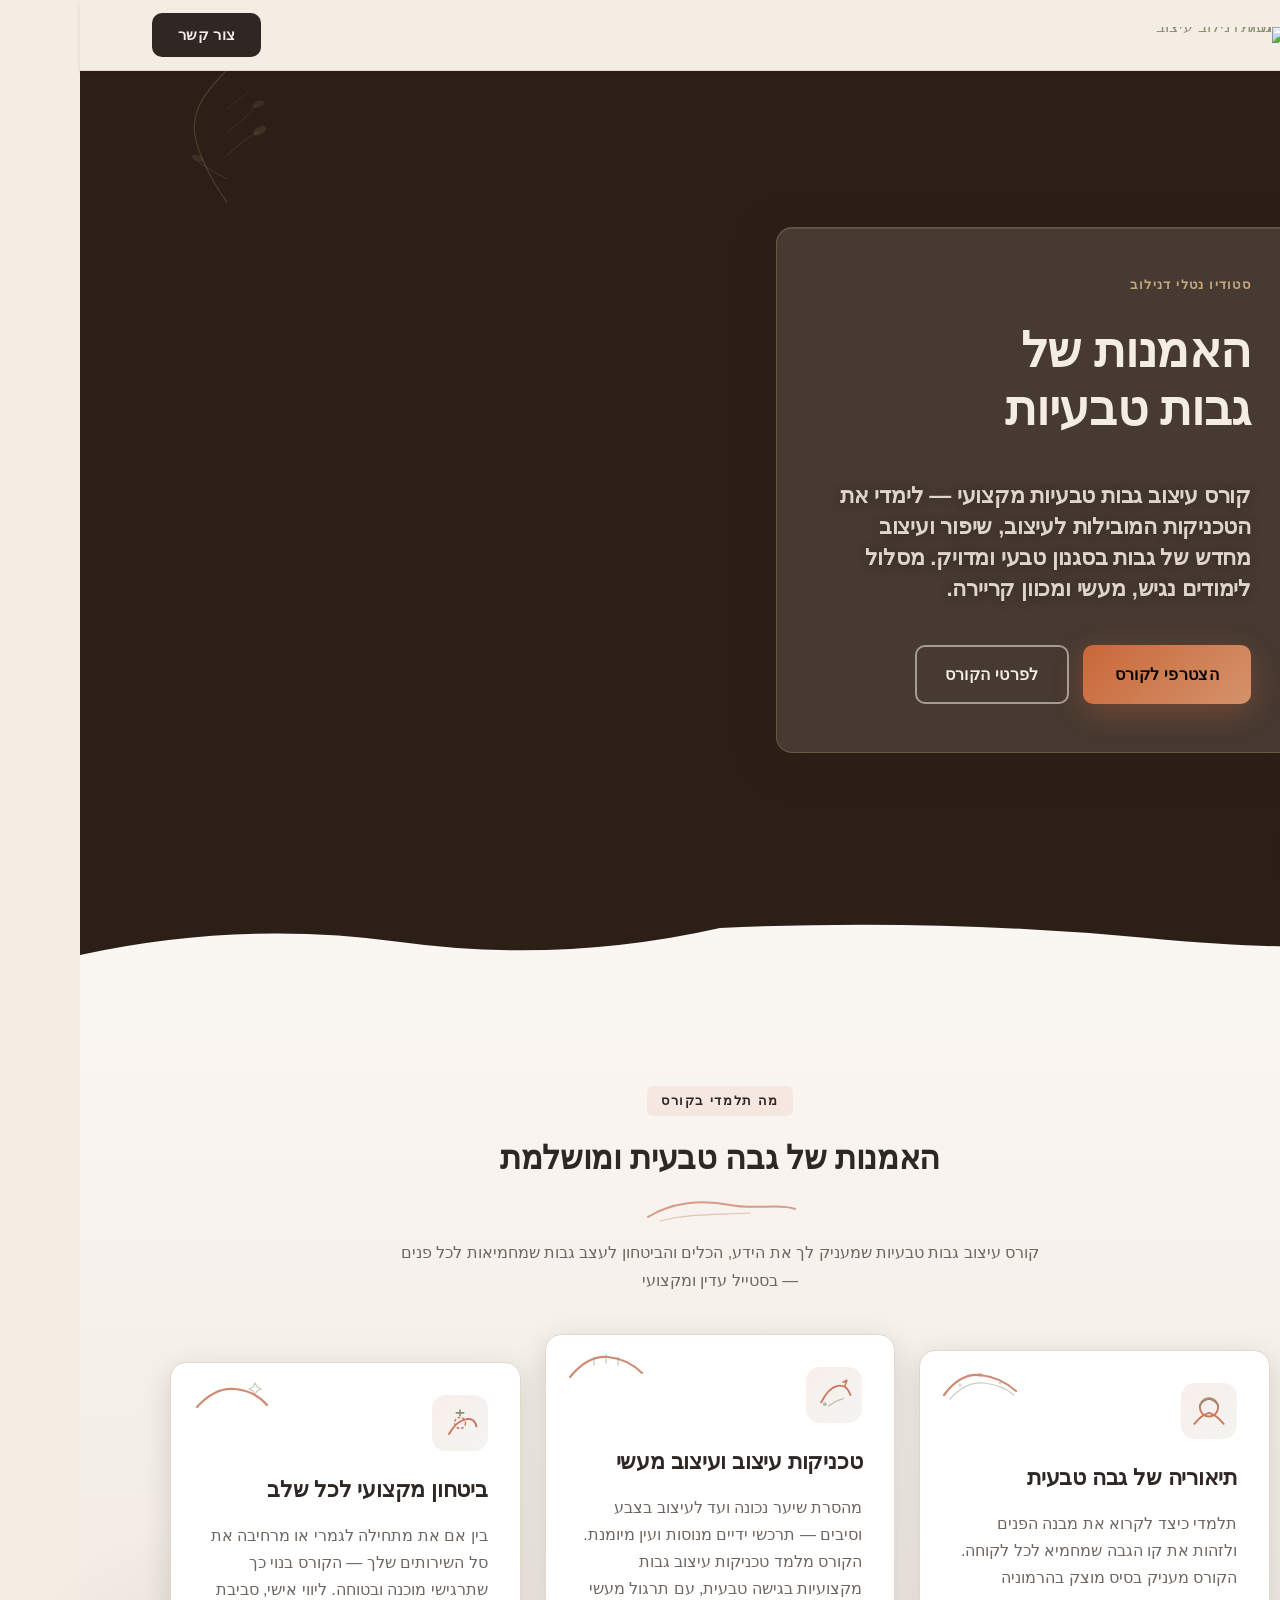
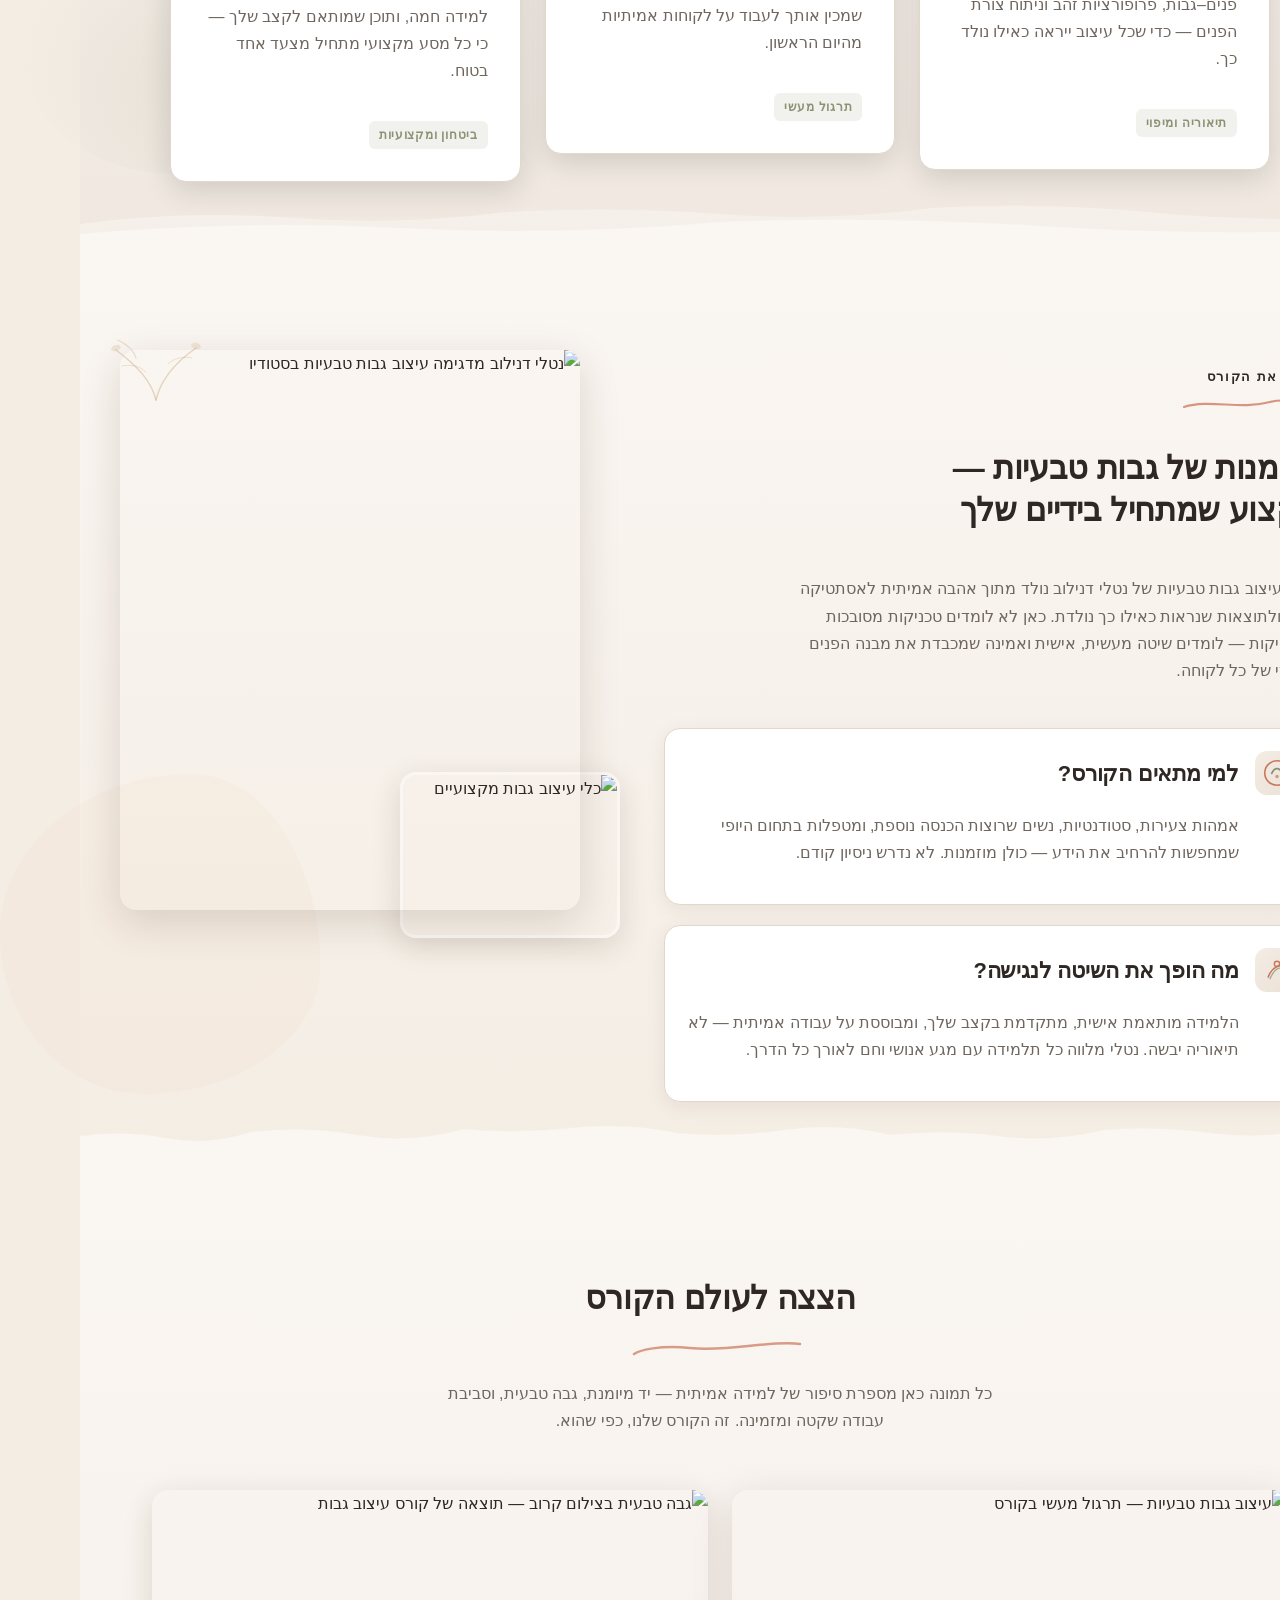
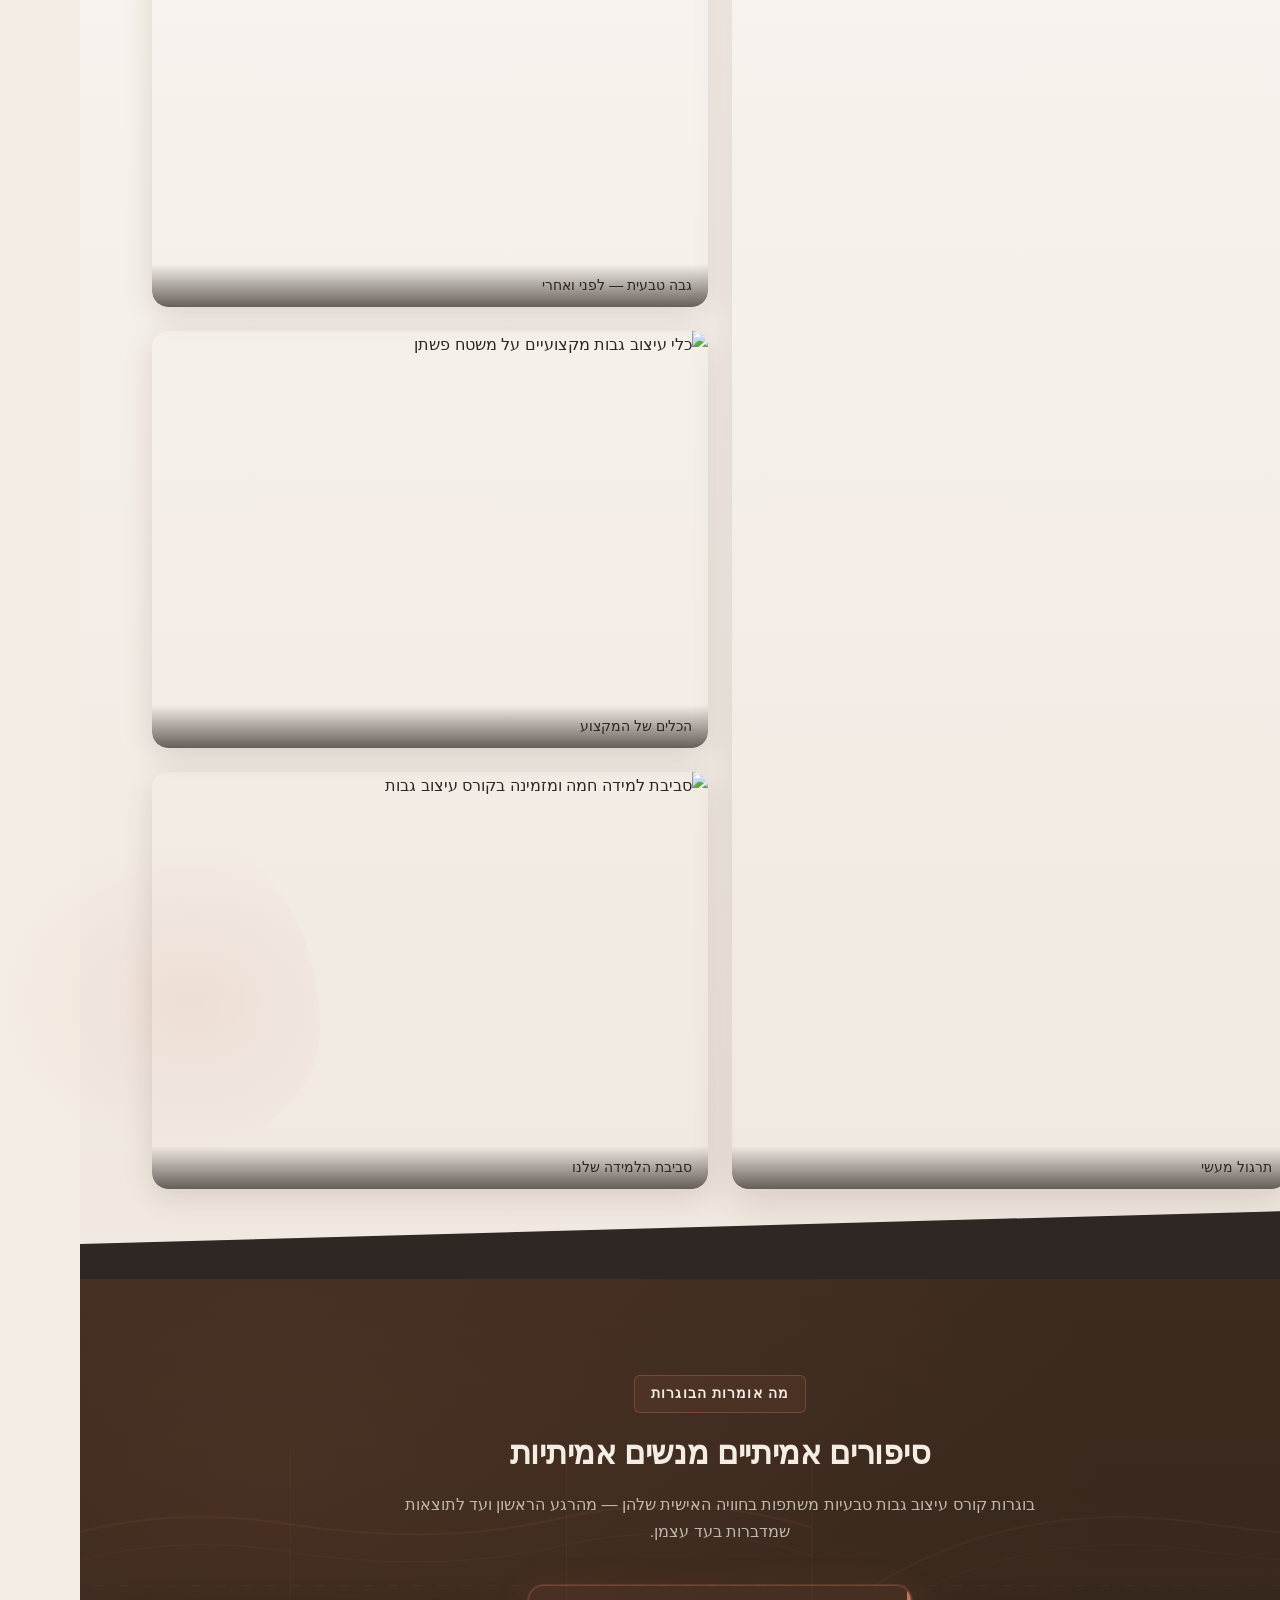
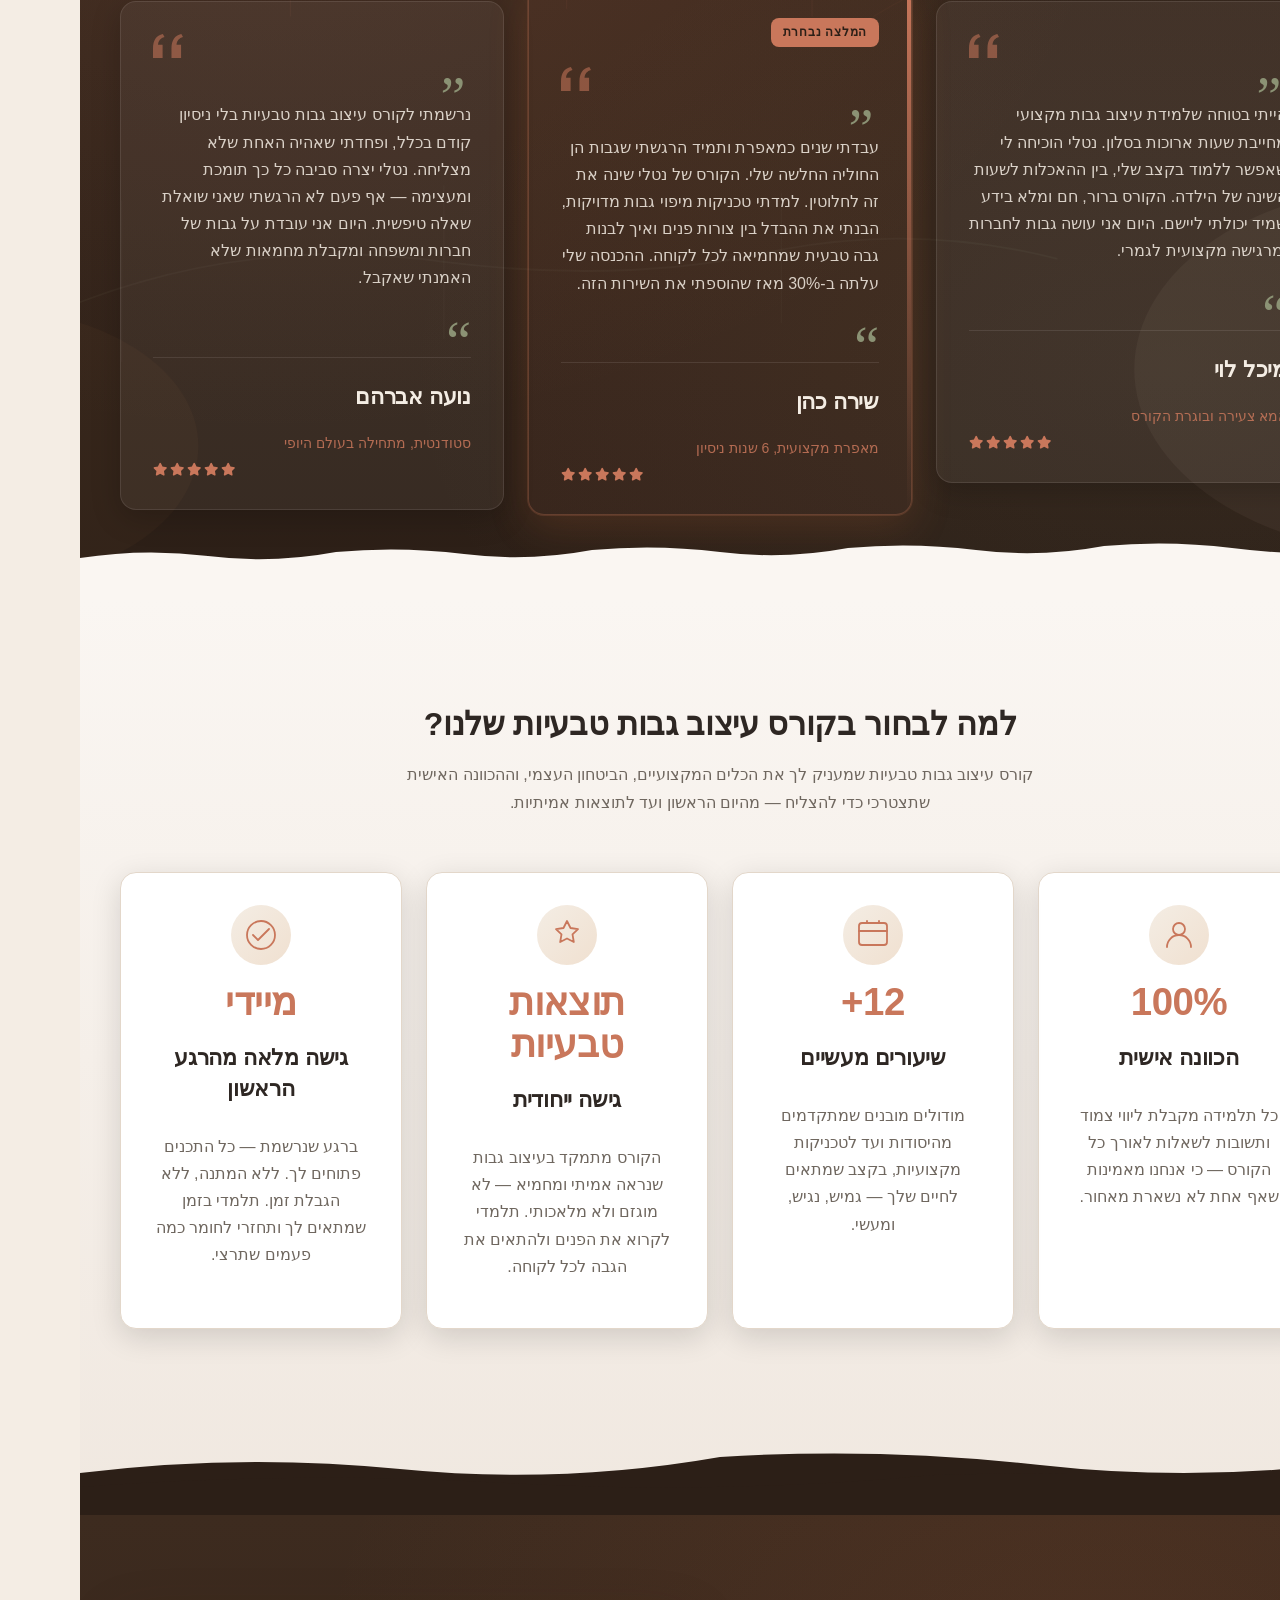
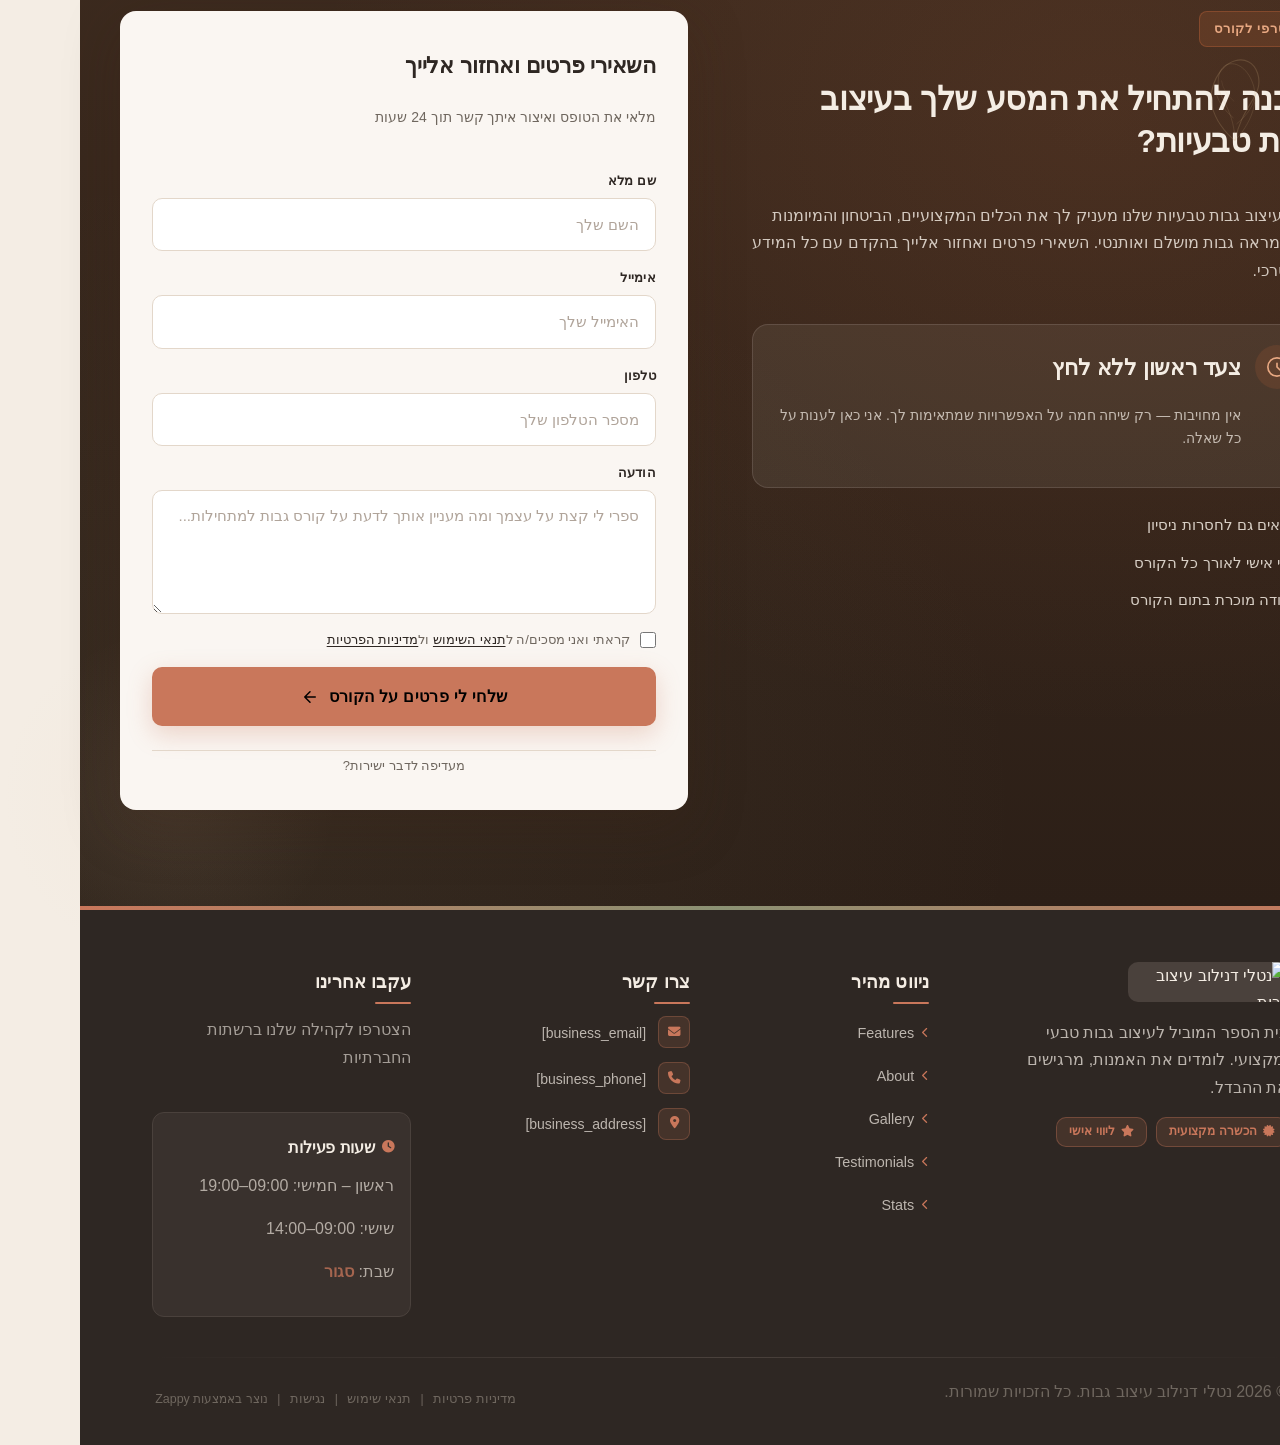
==== commit fd92c72b: "Background sync: Progressive GitHub Sync" ====
--- a/public/index.html
+++ b/public/index.html
@@ -1 +1 @@
-<!doctype html><html dir="rtl" lang="he"><head><meta charset="UTF-8"><meta content="width=device-width,initial-scale=1" name="viewport"><meta content="index, follow" name="robots"><title>גלי את הסוד לגבות מושלמות — נטלי דנילוב עיצוב גבות</title><meta content="רוצה ללמוד עיצוב גבות טבעיות כמו מקצוענית? קורס עיצוב גבות טבעיות של נטלי דנילוב מעניק לך את כל הכלים להצליח. הירשמי עכשיו!" name="description"><meta content="קורס עיצוב גבות טבעיות, קורס גבות למתחילות, קורס גבות אונליין, קורס עיצוב גבות, עיצוב גבות מקצועי" name="keywords"><link href="/assets/favicon.ico" rel="icon" type="image/x-icon"><link href="/assets/favicon-16x16.png" rel="icon" type="image/png" sizes="16x16"><link href="/assets/favicon-32x32.png" rel="icon" type="image/png" sizes="32x32"><link href="/assets/favicon-48x48.png" rel="icon" type="image/png" sizes="48x48"><link href="/assets/favicon-192x192.png" rel="icon" type="image/png" sizes="192x192"><link href="/assets/favicon-512x512.png" rel="icon" type="image/png" sizes="512x512"><link href="/assets/apple-touch-icon.png" rel="apple-touch-icon"><script>!function(){"use strict";var t="640242a4-dc3e-470f-aa96-5b673b23f9b2",e="https://api.zappy5.com/api/analytics/track",a=18e5,n=2592e6,o=!0,i=!0,r=!0;var s=function(){var e="zappy_visitor_"+t,a=null;try{if(a=localStorage.getItem(e)){var o=JSON.parse(a),i=Date.now();if(i-o.created<n)return o.lastSeen=i,localStorage.setItem(e,JSON.stringify(o)),o.id}}catch(t){console.warn("Zappy Analytics: LocalStorage not available")}var r="zv_"+Date.now()+"_"+Math.random().toString(36).substr(2,9);try{localStorage.setItem(e,JSON.stringify({id:r,created:Date.now(),lastSeen:Date.now()}))}catch(t){}return r}(),c=function(){var e="zappy_session_"+t,n=null;try{if(n=sessionStorage.getItem(e)){var o=JSON.parse(n),i=Date.now();if(i-o.timestamp<a)return o.timestamp=i,sessionStorage.setItem(e,JSON.stringify(o)),o.id}}catch(t){console.warn("Zappy Analytics: SessionStorage not available")}var r="zs_"+Date.now()+"_"+Math.random().toString(36).substr(2,9);try{sessionStorage.setItem(e,JSON.stringify({id:r,timestamp:Date.now()}))}catch(t){}return r}();function l(a,n){n=n||{};var o={website_id:t,event_type:a,page_path:window.location.pathname,referrer:document.referrer||"direct",visitor_id:s,session_id:c,metadata:n};if(navigator.sendBeacon){var i=new Blob([JSON.stringify(o)],{type:"application/json"});navigator.sendBeacon(e,i)}else fetch(e,{method:"POST",headers:{"Content-Type":"application/json"},body:JSON.stringify(o),keepalive:!0}).catch(function(t){console.warn("Zappy Analytics: Failed to track event",t)})}o&&l("pageview",{title:document.title,url:window.location.href}),i&&document.addEventListener("click",function(t){var e=t.target;if("BUTTON"===e.tagName||e.closest("button")){var a="BUTTON"===e.tagName?e:e.closest("button");l("click",{element:"button",text:a.textContent.trim().substring(0,100),id:a.id||null,class:a.className||null})}else if("A"===e.tagName||e.closest("a")){var n="A"===e.tagName?e:e.closest("a");l("navigation",{element:"link",text:n.textContent.trim().substring(0,100),href:n.href,external:n.hostname!==window.location.hostname})}},!0),r&&document.addEventListener("submit",function(t){var e=t.target;l("form_submit",{form_id:e.id||null,form_name:e.name||null,form_action:e.action||null,form_method:e.method||"GET"})},!0);var d=Date.now();window.addEventListener("beforeunload",function(){l("page_unload",{time_on_page:Math.floor((Date.now()-d)/1e3),page_path:window.location.pathname})}),window.zappyAnalytics={track:l,getVisitorId:function(){return s},getSessionId:function(){return c}}}()</script><meta content="גלי את הסוד לגבות מושלמות — נטלי דנילוב עיצוב גבות" property="og:title"><meta content="רוצה ללמוד עיצוב גבות טבעיות כמו מקצוענית? קורס עיצוב גבות טבעיות של נטלי דנילוב מעניק לך את כל הכלים להצליח. הירשמי עכשיו!" property="og:description"><meta content="summary_large_image" name="twitter:card"><meta content="גלי את הסוד לגבות מושלמות — נטלי דנילוב עיצוב גבות" name="twitter:title"><meta content="רוצה ללמוד עיצוב גבות טבעיות כמו מקצוענית? קורס עיצוב גבות טבעיות של נטלי דנילוב מעניק לך את כל הכלים להצליח. הירשמי עכשיו!" name="twitter:description"><meta content="website" property="og:type"><meta content="he_IL" property="og:locale"><link href="https://cdnjs.cloudflare.com/ajax/libs/font-awesome/6.4.0/css/all.min.css" rel="stylesheet"><style>.skip-link{position:absolute;top:0;left:0;transform:translateY(-200%);padding:12px 18px;background:var(--bg-dark,#1a1a1a);color:var(--text-light,#fff);font-weight:600;border-radius:0 0 8px 0;z-index:10000}.skip-link:focus{transform:none;outline:2px solid var(--ring,#fff);outline-offset:2px}:focus-visible{outline:2px solid var(--ring,currentColor);outline-offset:3px}</style><link href="/assets/favicon.ico" rel="icon" type="image/x-icon"><link href="/assets/favicon-16x16.png" rel="icon" type="image/png" sizes="16x16"><link href="/assets/favicon-32x32.png" rel="icon" type="image/png" sizes="32x32"><link href="/assets/favicon-48x48.png" rel="icon" type="image/png" sizes="48x48"><link href="/assets/favicon-192x192.png" rel="icon" type="image/png" sizes="192x192"><link href="/assets/favicon-512x512.png" rel="icon" type="image/png" sizes="512x512"><link href="/assets/apple-touch-icon.png" rel="apple-touch-icon"><link href="https://cdn.jsdelivr.net/npm/vanilla-cookieconsent@3/dist/cookieconsent.css" rel="stylesheet"><script src="https://cdn.jsdelivr.net/npm/vanilla-cookieconsent@3/dist/cookieconsent.umd.js"></script><script src="https://cdn.jsdelivr.net/gh/mickidum/acc_toolbar/acctoolbar/acctoolbar.min.js"></script><link href="/styles.css" rel="stylesheet"><style id="zappy-dropdown-submenu-styles">#navMenu li:has(.sub-menu),.nav-menu li:has(.sub-menu),.navbar li:has(.sub-menu),nav li:has(.sub-menu){position:relative}#navMenu .sub-menu,.nav-menu .sub-menu,.navbar .sub-menu,nav .sub-menu{display:block!important;position:absolute!important;top:100%;left:0;min-width:220px;background:#fff;border-radius:8px;box-shadow:0 8px 25px rgba(0,0,0,.15);padding:8px 0;opacity:0;visibility:hidden;transform:translateY(10px);transition:all .3s ease;z-index:1000;list-style:none;pointer-events:none}#navMenu li:hover>.sub-menu,.nav-menu li:hover>.sub-menu,.navbar li:hover>.sub-menu,nav li:hover>.sub-menu{opacity:1!important;visibility:visible!important;transform:translateY(0)!important;pointer-events:auto!important}.sub-menu li{list-style:none;margin:0;padding:0}.sub-menu a{display:block!important;padding:10px 16px!important;color:var(--text-dark,#333)!important;font-weight:500;text-decoration:none;white-space:nowrap;transition:background-color .2s}.sub-menu .zappy-nav-child>a{padding-left:28px!important;font-size:.9em!important;opacity:.85!important}[dir=rtl] .sub-menu .zappy-nav-child>a,html[lang=ar] .sub-menu .zappy-nav-child>a,html[lang=he] .sub-menu .zappy-nav-child>a{padding-left:10px!important;padding-right:28px!important}.sub-menu .zappy-nav-parent>a{font-weight:600!important}.sub-menu a:hover{background-color:#f5f5f5}[dir=rtl] .nav-menu .sub-menu,[dir=rtl] .navbar .sub-menu,[dir=rtl] nav .sub-menu,html[lang=ar] .nav-menu .sub-menu,html[lang=ar] .navbar .sub-menu,html[lang=ar] nav .sub-menu,html[lang=he] .nav-menu .sub-menu,html[lang=he] .navbar .sub-menu,html[lang=he] nav .sub-menu{left:auto!important;right:0!important}.sub-menu:empty,.sub-menu:not(:has(li)):not(:has(> a)),.sub-menu:not(:has(li:not(.zappy-hidden-menu-item))):not(:has(> a)){display:none!important;opacity:0!important;visibility:hidden!important;pointer-events:none!important}li:has(.menu-group-title):hover>.sub-menu{opacity:1!important;visibility:visible!important;transform:translateY(0)!important;pointer-events:auto!important}#navMenu>li>.menu-group-title,.nav-menu>li>.menu-group-title{display:inline-block;padding:.5rem 1rem;cursor:default;user-select:none}@media (max-width:768px){#navMenu .sub-menu,.nav-menu .sub-menu,.navbar .sub-menu,nav .sub-menu{position:static!important;transform:none!important;box-shadow:none!important;background:0 0!important;max-height:0;overflow:hidden;opacity:0;visibility:hidden;transition:max-height .3s ease,opacity .3s ease;padding:0!important;border-radius:0!important}#navMenu .sub-menu.mobile-expanded,.nav-menu .sub-menu.mobile-expanded,.navbar .sub-menu.mobile-expanded{max-height:none!important;overflow-y:visible!important;opacity:1!important;visibility:visible!important;padding:8px 0 8px 16px!important}[dir=rtl] .sub-menu.mobile-expanded,html[lang=he] .sub-menu.mobile-expanded{padding:8px 16px 8px 0!important}#navMenu li:hover>.sub-menu,.nav-menu li:hover>.sub-menu,.navbar li:hover>.sub-menu,nav li:hover>.sub-menu{opacity:0;visibility:hidden;pointer-events:none}#navMenu li>.sub-menu.mobile-expanded,.nav-menu li>.sub-menu.mobile-expanded,.navbar li>.sub-menu.mobile-expanded,nav li>.sub-menu.mobile-expanded{opacity:1!important;visibility:visible!important;pointer-events:auto!important}#navMenu li:has(.sub-menu),.nav-menu li:has(.sub-menu),.navbar li:has(.sub-menu),nav li:has(.sub-menu){display:flex!important;flex-wrap:wrap!important;align-items:center!important;position:relative!important;min-height:44px!important}#navMenu li:has(.sub-menu)>a,.nav-menu li:has(.sub-menu)>a,.navbar li:has(.sub-menu)>a,nav li:has(.sub-menu)>a{flex:1!important;min-width:0!important}#navMenu li:has(.sub-menu)>.menu-group-title,.nav-menu li:has(.sub-menu)>.menu-group-title,.navbar li:has(.sub-menu)>.menu-group-title,nav li:has(.sub-menu)>.menu-group-title{flex:1!important;min-width:0!important;padding:0!important;line-height:inherit!important}#navMenu li:has(.sub-menu)>.sub-menu,.nav-menu li:has(.sub-menu)>.sub-menu,.navbar li:has(.sub-menu)>.sub-menu,nav li:has(.sub-menu)>.sub-menu{flex-basis:100%!important;width:100%!important}#navMenu li:has(.sub-menu)>a [class*=arrow],#navMenu li:has(.sub-menu)>a [class*=chevron],.nav-menu li:has(.sub-menu)>a .fa-angle-down,.nav-menu li:has(.sub-menu)>a .fa-chevron-down,.nav-menu li:has(.sub-menu)>a [class*=arrow],.nav-menu li:has(.sub-menu)>a [class*=chevron],nav li:has(.sub-menu)>a [class*=arrow],nav li:has(.sub-menu)>a [class*=chevron]{display:none!important;visibility:hidden!important}.mobile-submenu-toggle{display:flex!important;align-items:center!important;justify-content:center!important;width:44px!important;height:auto!important;background:0 0!important;border:none!important;cursor:pointer!important;color:var(--text-dark)!important;position:static!important;flex-shrink:0!important;align-self:stretch!important;z-index:2!important;padding:0!important;margin:0!important}.mobile-submenu-toggle::after{content:''!important;width:0!important;height:0!important;border-left:6px solid transparent!important;border-right:6px solid transparent!important;border-top:7px solid currentColor!important;transition:transform .3s ease!important}.mobile-submenu-toggle.expanded::after{transform:rotate(180deg)!important}.sub-menu a{padding:10px 0!important;display:block!important;color:var(--text-dark)!important;white-space:normal!important}.sub-menu .zappy-nav-child>a{padding-left:28px!important;font-size:.9em!important;opacity:.85!important}[dir=rtl] .sub-menu .zappy-nav-child>a,html[lang=ar] .sub-menu .zappy-nav-child>a,html[lang=he] .sub-menu .zappy-nav-child>a{padding-left:0!important;padding-right:28px!important}.sub-menu .zappy-nav-parent>a{font-weight:600!important}#navMenu.active,.nav-menu.active{max-width:100vw!important;overflow-x:hidden!important;box-sizing:border-box!important}.navbar .sub-menu li a,.zappy-products-dropdown .sub-menu a,nav.navbar .sub-menu li a{color:var(--text-dark)!important}}@media (min-width:769px){.mobile-submenu-toggle{display:none!important}}</style><style id="zappy-widget-visibility">html[dir=rtl] .whatsapp-float{right:20px!important;left:auto!important}html:not([dir]) .whatsapp-float,html[dir=ltr] .whatsapp-float{left:20px!important;right:auto!important}html[dir=rtl] #mic-access-tool-general-button,html[dir=rtl] #mic-init-access-tool #mic-access-tool-general-button,html[dir=rtl] #mic-init-access-tool .mic-access-tool-general-button,html[dir=rtl] ._access-icon,html[dir=rtl] .mic-access-tool-general-button{left:20px!important;right:auto!important}html:not([dir]) #mic-access-tool-general-button,html:not([dir]) #mic-init-access-tool #mic-access-tool-general-button,html:not([dir]) #mic-init-access-tool .mic-access-tool-general-button,html:not([dir]) ._access-icon,html:not([dir]) .mic-access-tool-general-button,html[dir=ltr] #mic-access-tool-general-button,html[dir=ltr] #mic-init-access-tool #mic-access-tool-general-button,html[dir=ltr] #mic-init-access-tool .mic-access-tool-general-button,html[dir=ltr] ._access-icon,html[dir=ltr] .mic-access-tool-general-button{right:20px!important;left:auto!important}@media (max-width:768px){.whatsapp-float{display:flex!important}}@media (min-width:769px){.whatsapp-float{display:flex!important}}@media (max-width:768px){#mic-access-tool-general-button,#mic-init-access-tool #mic-access-tool-general-button,#mic-init-access-tool .mic-access-tool-general-button,._access-icon,.mic-access-tool-general-button{display:flex!important;visibility:visible!important;opacity:1!important;pointer-events:auto!important}#mic-access-tool-box.opened-mic-access-tool,#mic-init-access-tool #mic-access-tool-box.opened-mic-access-tool,.mic-access-tool-box.opened-mic-access-tool{visibility:visible!important;opacity:1!important;pointer-events:auto!important}}@media (min-width:769px){#mic-access-tool-general-button,#mic-init-access-tool #mic-access-tool-general-button,#mic-init-access-tool .mic-access-tool-general-button,._access-icon,.mic-access-tool-general-button{display:flex!important;visibility:visible!important;opacity:1!important;pointer-events:auto!important}#mic-access-tool-box.opened-mic-access-tool,#mic-init-access-tool #mic-access-tool-box.opened-mic-access-tool,.mic-access-tool-box.opened-mic-access-tool{visibility:visible!important;opacity:1!important;pointer-events:auto!important}}</style></head><body><a href="#main" class="skip-link">דלג לתוכן הראשי</a><nav class="navbar" dir="rtl"><button class="mobile-toggle" aria-label="Menu" id="mobileToggle"><svg viewBox="0 0 24 24" fill="none" height="24" width="24" class="hamburger-icon"><path d="M3 12h18M3 6h18M3 18h18" stroke="currentColor" stroke-width="2" stroke-linecap="round"></path></svg> <svg viewBox="0 0 24 24" fill="none" height="24" width="24" class="close-icon" style="display:none"><path d="M18 6L6 18M6 6l12 12" stroke="currentColor" stroke-width="2" stroke-linecap="round"></path></svg></button> <button class="phone-header-btn" aria-label="Call" data-phone="[business_phone]"><svg viewBox="0 0 24 24" fill="currentColor" height="20" width="20"><path d="M22 16.92v3a2 2 0 0 1-2.18 2 19.79 19.79 0 0 1-8.63-3.07 19.5 19.5 0 0 1-6-6 19.79 19.79 0 0 1-3.07-8.67A2 2 0 0 1 4.11 2h3a2 2 0 0 1 2 1.72 12.84 12.84 0 0 0 .7 2.81 2 2 0 0 1-.45 2.11L8.09 9.91a16 16 0 0 0 6 6l1.27-1.27a2 2 0 0 1 2.11-.45 12.84 12.84 0 0 0 2.81.7A2 2 0 0 1 22 16.92z"></path></svg></button><div class="nav-container"><div class="nav-right-group"><div class="nav-brand"><a href="/" class="logo-link"><img alt="נטלי דנילוב עיצוב גבות" src="/assets/site-----image-1.webp" class="logo"></a></div><ul class="nav-menu" id="navMenu"><li><a href="#features">יתרונות</a></li><li><a href="#about">אודות</a></li><li><a href="#gallery">גלריה</a></li><li><a href="#testimonials">המלצות</a></li><li><a href="#stats">נתונים</a></li></ul></div><div class="nav-cta-container"><a href="#contact" class="nav-cta-btn">צור קשר</a></div></div></nav><script>window.addEventListener("load",function(){const e=document.querySelector(".navbar, nav, header");if(!e)return void console.log("[Navbar] Navbar element not found");let t=document.getElementById("mobileToggle")||document.querySelector(".mobile-toggle")||document.querySelector(".hamburger")||document.querySelector(".hamburger-menu")||document.querySelector(".menu-toggle")||document.querySelector(".burger-menu")||document.querySelector('[aria-label="Menu"]')||document.querySelector('[aria-label="תפריט"]');const n=document.querySelector(".phone-header-btn"),o=window.getComputedStyle(e);let r=o.backgroundColor;if(console.log("[Navbar] Initial navbar background:",r),"transparent"===r||"rgba(0, 0, 0, 0)"===r||r.startsWith("rgba")&&r.includes(", 0)")){const e=o.backgroundImage;if(e&&"none"!==e)console.log("[Navbar] Navbar has background image/gradient, using dark text"),r="rgb(240, 240, 240)";else{const e=window.getComputedStyle(document.body).backgroundColor;console.log("[Navbar] Navbar transparent, using body background:",e),r=e}}const a=r.match(/\d+/g);if(a&&a.length>=3){const e=(.299*parseInt(a[0])+.587*parseInt(a[1])+.114*parseInt(a[2]))/255;console.log("[Navbar] Mobile button colors preserved from Claude CSS (luminance:",e.toFixed(2)+")");const o=document.createElement("style");o.id="zappy-mobile-nav-fix";document.documentElement.lang;document.documentElement.dir,o.textContent='\n        /* Hide mobile buttons on desktop, show only on mobile */\n        @media (min-width: 769px) {\n          .mobile-toggle,\n          .phone-header-btn {\n            display: none !important;\n          }\n        }\n        \n        /* Show and position mobile buttons correctly on mobile */\n        @media (max-width: 768px) {\n          .navbar,\n          nav.navbar {\n            min-height: 70px !important;\n          }\n\n          .mobile-toggle,\n          .phone-header-btn {\n            position: absolute !important;\n            top: 0 !important;\n            bottom: 0 !important;\n            margin-top: auto !important;\n            margin-bottom: auto !important;\n            transform: none !important;\n            z-index: 1001 !important;\n            display: flex !important;\n            align-items: center !important;\n            justify-content: center !important;\n            width: 36px !important;\n            height: 36px !important;\n            border-radius: 50% !important;\n            border: none !important;\n            cursor: pointer !important;\n            padding: 6px !important;\n            background: none !important;\n            color: var(--nav-text, var(--text-dark)) !important;\n            touch-action: manipulation !important;\n            -webkit-tap-highlight-color: transparent !important;\n          }\n\n          html[data-zappy-site-type="ecommerce"] .phone-header-btn,\n          body[data-zappy-site-type="ecommerce"] .phone-header-btn,\n          html[data-zappy-site-type="ecommerce"] header .phone-header-btn,\n          html[data-zappy-site-type="ecommerce"] nav .phone-header-btn {\n            display: none !important;\n            visibility: hidden !important;\n            width: 0 !important;\n            height: 0 !important;\n            min-width: 0 !important;\n            overflow: hidden !important;\n          }\n          \n          /* LTR positioning (default): hamburger LEFT, phone RIGHT */\n          html:not([dir="rtl"]):not([lang="he"]):not([lang="ar"]) .mobile-toggle,\n          html[dir="ltr"] .mobile-toggle {\n            left: 12px !important;\n            right: auto !important;\n          }\n          html:not([dir="rtl"]):not([lang="he"]):not([lang="ar"]) .phone-header-btn,\n          html[dir="ltr"] .phone-header-btn {\n            right: 12px !important;\n            left: auto !important;\n          }\n          \n          /* RTL positioning: hamburger RIGHT, phone LEFT */\n          html[dir="rtl"] .mobile-toggle,\n          html[lang="he"] .mobile-toggle,\n          html[lang="ar"] .mobile-toggle {\n            right: 12px !important;\n            left: auto !important;\n          }\n          html[dir="rtl"] .phone-header-btn,\n          html[lang="he"] .phone-header-btn,\n          html[lang="ar"] .phone-header-btn {\n            left: 12px !important;\n            right: auto !important;\n          }\n          \n          /* CRITICAL: Ensure nav-container has min-height on mobile */\n          /* All children are positioned absolutely/fixed on mobile, so height:auto collapses to 0 */\n          .nav-container {\n            min-height: 70px !important;\n            position: relative !important;\n          }\n          \n          /* Ensure SVG icons are properly sized and inherit color */\n          .mobile-toggle svg,\n          .phone-header-btn svg {\n            width: 24px !important;\n            height: 24px !important;\n            /* Don\'t force display - let JavaScript control hamburger/close toggle */\n          }\n          \n          /* Reset nav-cta-container on mobile - remove desktop box-shadow/padding */\n          /* that creates a visible ghost box when CTA button is hidden */\n          .nav-cta-container {\n            box-shadow: none !important;\n            padding: 0 !important;\n          }\n          \n          /* Hide nav-cta-container entirely on mobile when there\'s no lang-switcher */\n          /* (only the CTA button is inside, and it\'s hidden on mobile) */\n          .nav-cta-container:not(:has(.lang-switcher)) {\n            display: none !important;\n          }\n          \n          /* CRITICAL: Prevent hero image fade gradient from bleeding over headline text */\n          /* The .image-fade-gradient has bottom: -30px (extends below parent) */\n          /* On mobile stacked layout, this overlaps the h1 text below the image */\n          .hero-image-column {\n            overflow: hidden !important;\n          }\n          .image-fade-gradient {\n            bottom: 0 !important;\n          }\n          \n          /* Hide desktop language switcher on mobile - hamburger menu handles it */\n          /* High specificity to override stored CSS */\n          .lang-switcher,\n          .nav-cta-container .lang-switcher,\n          .nav-container .lang-switcher,\n          .navbar .lang-switcher,\n          .navbar .nav-cta-container .lang-switcher {\n            display: none !important;\n          }\n        }\n      ';const r=document.getElementById("zappy-mobile-nav-fix");r&&r.remove(),document.head.appendChild(o),console.log("[Navbar] Critical CSS injected for mobile nav positioning");const i=window.innerWidth<=768;if(t){const e=t.querySelector(".hamburger-icon"),n=t.querySelector(".close-icon");e&&(e.style.setProperty("width","24px","important"),e.style.setProperty("height","24px","important"),e.style.setProperty("display","block","important")),n&&(n.style.setProperty("width","24px","important"),n.style.setProperty("height","24px","important"),n.style.setProperty("display","none","important")),i?(t.style.setProperty("position","absolute","important"),t.style.setProperty("top","0","important"),t.style.setProperty("bottom","0","important"),t.style.setProperty("margin-top","auto","important"),t.style.setProperty("margin-bottom","auto","important"),t.style.setProperty("transform","none","important"),t.style.setProperty("z-index","1001","important"),t.style.removeProperty("left"),t.style.removeProperty("right"),console.log("[Navbar] Mobile toggle positioning applied (mobile viewport)")):(t.style.removeProperty("position"),t.style.removeProperty("top"),t.style.removeProperty("transform"),t.style.removeProperty("z-index"),t.style.removeProperty("left"),t.style.removeProperty("right"),console.log("[Navbar] Desktop viewport - cleared mobile toggle inline positioning"))}if(n){const e=n.querySelector("svg");e&&(e.style.width="24px",e.style.height="24px",e.setAttribute("width","24"),e.setAttribute("height","24")),i?(n.style.setProperty("position","absolute","important"),n.style.setProperty("top","0","important"),n.style.setProperty("bottom","0","important"),n.style.setProperty("margin-top","auto","important"),n.style.setProperty("margin-bottom","auto","important"),n.style.setProperty("transform","none","important"),n.style.setProperty("z-index","1001","important"),n.style.removeProperty("left"),n.style.removeProperty("right"),console.log("[Navbar] Phone button positioning applied (mobile viewport)")):(n.style.removeProperty("position"),n.style.removeProperty("top"),n.style.removeProperty("transform"),n.style.removeProperty("z-index"),n.style.removeProperty("left"),n.style.removeProperty("right"),console.log("[Navbar] Desktop viewport - cleared phone button inline positioning"))}}else console.log("[Navbar] Could not parse background color:",r);t=document.getElementById("mobileToggle")||document.querySelector(".mobile-toggle")||document.querySelector(".hamburger")||document.querySelector(".hamburger-menu")||document.querySelector(".menu-toggle")||document.querySelector(".burger-menu")||document.querySelector('[aria-label="Menu"]')||document.querySelector('[aria-label="תפריט"]');const i=document.getElementById("navMenu")||document.querySelector(".nav-menu")||document.querySelector(".nav-links")||document.querySelector("nav ul:not(.submenu)");if(!t||!i)return void console.log("[Navbar] Mobile toggle or menu not found:",{toggle:!!t,menu:!!i});i.id||(i.id="navMenu"),console.log("[Navbar] Initializing mobile menu...");const l=t.cloneNode(!0);t.parentNode.replaceChild(l,t);var s=0;function p(e){var t=Date.now();t-s<300||(s=t,function(e){e.preventDefault(),e.stopPropagation();const t=l.querySelector(".hamburger-icon"),n=l.querySelector(".close-icon");i.classList.contains("active")?(i.classList.remove("active"),t&&t.style.setProperty("display","block","important"),n&&n.style.setProperty("display","none","important"),document.body.style.overflow="",console.log("[Navbar] Menu closed")):(i.classList.add("active"),t&&t.style.setProperty("display","none","important"),n&&n.style.setProperty("display","block","important"),document.body.style.overflow="hidden",console.log("[Navbar] Menu opened"))}(e))}l.addEventListener("click",p),l.addEventListener("touchend",p),i.querySelectorAll("a").forEach(function(e){e.addEventListener("click",function(){if("#"===this.getAttribute("href"))return;const e=l.querySelector(".hamburger-icon"),t=l.querySelector(".close-icon");i.classList.remove("active"),e&&e.style.setProperty("display","block","important"),t&&t.style.setProperty("display","none","important"),document.body.style.overflow="",console.log("[Navbar] Menu closed (link clicked)")})});var m=i.querySelectorAll(".dropdown-toggle");m.forEach(function(e){e.addEventListener("click",function(e){e.preventDefault(),e.stopPropagation();var t=this.closest(".nav-dropdown");t&&(t.parentNode.querySelectorAll(".nav-dropdown.open").forEach(function(e){e!==t&&e.classList.remove("open")}),t.classList.toggle("open"),console.log("[Navbar] Dropdown toggled:",t.classList.contains("open")?"open":"closed"))})}),document.addEventListener("click",function(e){e.target.closest(".nav-dropdown")||document.querySelectorAll(".nav-dropdown.open").forEach(function(e){e.classList.remove("open")})}),console.log("[Navbar] Dropdown handlers initialized for "+m.length+" dropdowns"),n&&n.addEventListener("click",function(){const e=document.querySelectorAll('a[href^="tel:"]'),t=e.length>0?e[0].getAttribute("href").replace("tel:",""):"[business_phone]";window.location.href="tel:"+t,console.log("[Navbar] Phone button clicked")}),console.log("[Navbar] Mobile menu initialized successfully")})</script><main id="main"><section class="index-hero-section" data-band-index="0" data-layout-spec="בית-hero" dir="rtl" id="hero" data-hero-type="fullscreen-scrim"><div class="hero-bg-wrapper"><img alt="עיצוב גבות טבעיות בסטודיו מקצועי" src="/assets/site-index-hero-image-1.webp" data-context="Warm professional beauty studio scene: a skilled woman with elegant hands shaping natural eyebrows using fine grooming tools on a client. Shallow depth of field, soft golden-hour warm light, muted earthy tones of cream, cocoa, and terracotta. Studio counter with small brushes and tools visible. Calm, premium, editorial feel. No text, no logos." data-placeholder="index-hero-image-1" height="700" loading="eager" width="1200" class="hero-bg-img" data-hero-bg="true" fetchpriority="high"></div><div class="hero-scrim" aria-hidden="true"></div><svg viewBox="0 0 180 200" xmlns="http://www.w3.org/2000/svg" fill="none" aria-hidden="true" data-no-icon-edit="true" class="hero-botanical-deco"><path d="M90 180 C90 180 60 140 50 100 C40 60 70 30 90 10" fill="none" stroke="#C9A87C" stroke-width="1.5" opacity="0.22" stroke-linecap="round"></path><path d="M90 120 C90 120 110 100 130 90" fill="none" stroke="#C9A87C" stroke-width="1.2" opacity="0.18" stroke-linecap="round"></path><path d="M90 150 C90 150 65 138 50 125" fill="none" stroke="#C9A87C" stroke-width="1.2" opacity="0.18" stroke-linecap="round"></path><path d="M90 90 C90 90 115 72 128 55" fill="none" stroke="#C9A87C" stroke-width="1.1" opacity="0.15" stroke-linecap="round"></path><path d="M90 60 C90 60 105 48 118 38" fill="none" stroke="#C9A87C" stroke-width="1" opacity="0.13" stroke-linecap="round"></path><ellipse cx="132" cy="88" fill="#C9A87C" opacity="0.13" rx="9" ry="5" transform="rotate(-30 132 88)"></ellipse><ellipse cx="130" cy="54" fill="#C9A87C" opacity="0.11" rx="8" ry="4" transform="rotate(-20 130 54)"></ellipse><ellipse cx="52" cy="123" fill="#C9A87C" opacity="0.11" rx="8" ry="4" transform="rotate(20 52 123)"></ellipse></svg><div class="hero-content-wrapper"><div class="hero-card"><span class="hero-studio-label">סטודיו נטלי דנילוב</span><h1 class="hero-headline">האמנות של<br>גבות טבעיות</h1><h3 class="hero-subtitle">קורס עיצוב גבות טבעיות מקצועי — לימדי את הטכניקות המובילות לעיצוב, שיפור ועיצוב מחדש של גבות בסגנון טבעי ומדויק. מסלול לימודים נגיש, מעשי ומכוון קריירה.</h3><div class="hero-ctas"><a href="#contact" class="hero-btn-primary">הצטרפי לקורס</a> <a href="#course-highlights" class="hero-btn-secondary">לפרטי הקורס</a></div></div></div><div class="index-hero-divider-wrapper"><svg viewBox="0 0 1200 90" xmlns="http://www.w3.org/2000/svg" aria-hidden="true" data-no-icon-edit="true" preserveAspectRatio="none"><path d="M0,90 L0,55 Q150,20 300,42 T600,28 Q800,18 1000,38 T1200,30 L1200,90 Z" fill="#FAF6F2"></path></svg></div></section><section class="index-features-section" data-band-index="1" data-layout-spec="בית-features" dir="rtl" id="features"><div class="ifs-blob" aria-hidden="true"></div><div class="ifs-container"><div class="ifs-intro"><span class="ifs-eyebrow">מה תלמדי בקורס</span><h2 class="ifs-title">האמנות של גבה טבעית ומושלמת</h2><div class="ifs-flourish" aria-hidden="true"><svg viewBox="0 0 160 28" xmlns="http://www.w3.org/2000/svg" fill="none" height="28" width="160" aria-hidden="true" data-no-icon-edit="true"><path d="M8,22 C30,8 60,4 90,10 C115,15 140,8 155,14" fill="none" stroke="var(--secondary)" stroke-width="2" opacity="0.7" stroke-linecap="round"></path><path d="M20,26 C50,18 80,20 110,18" fill="none" stroke="var(--secondary)" stroke-width="1.2" opacity="0.4" stroke-linecap="round"></path></svg></div><p class="ifs-subtitle">קורס עיצוב גבות טבעיות שמעניק לך את הידע, הכלים והביטחון לעצב גבות שמחמיאות לכל פנים — בסטייל עדין ומקצועי</p></div><div class="ifs-grid"><article class="ifs-card ifs-card--1"><div class="ifs-card-motif" aria-hidden="true"><svg viewBox="0 0 80 36" xmlns="http://www.w3.org/2000/svg" fill="none" height="36" width="80" aria-hidden="true" data-no-icon-edit="true"><path d="M4,28 Q20,6 40,8 Q60,10 76,24" fill="none" stroke="var(--secondary)" stroke-width="2.2" stroke-linecap="round"></path><path d="M10,32 Q26,14 44,16 Q62,18 74,28" fill="none" stroke="var(--accent)" stroke-width="1.2" opacity="0.55" stroke-linecap="round"></path><circle cx="40" cy="8" r="2.2" fill="var(--secondary)" opacity="0.5"></circle><circle cx="20" cy="18" r="1.5" fill="var(--accent)" opacity="0.4"></circle><circle cx="60" cy="16" r="1.5" fill="var(--accent)" opacity="0.4"></circle></svg></div><div class="ifs-card-icon" aria-hidden="true"><svg viewBox="0 0 48 48" xmlns="http://www.w3.org/2000/svg" fill="none" height="44" width="44" data-element-type="icon" data-icon-type="svg"><circle cx="24" cy="20" r="10" fill="none" stroke="var(--secondary)" stroke-width="2"></circle><path d="M8,38 Q16,28 24,26 Q32,28 40,38" fill="none" stroke="var(--secondary)" stroke-width="2" stroke-linecap="round"></path><path d="M14,18 Q18,12 24,11 Q30,12 34,18" fill="none" stroke="var(--accent)" stroke-width="1.5" stroke-linecap="round"></path></svg></div><div class="ifs-card-body"><h3 class="ifs-card-title">תיאוריה של גבה טבעית</h3><p class="ifs-card-text">תלמדי כיצד לקרוא את מבנה הפנים ולזהות את קו הגבה שמחמיא לכל לקוחה. הקורס מעניק בסיס מוצק בהרמוניה פנים–גבות, פרופורציות זהב וניתוח צורת הפנים — כדי שכל עיצוב ייראה כאילו נולד כך.</p></div><div class="ifs-card-tag">תיאוריה ומיפוי</div></article><article class="ifs-card ifs-card--2"><div class="ifs-card-motif" aria-hidden="true"><svg viewBox="0 0 80 36" xmlns="http://www.w3.org/2000/svg" fill="none" height="36" width="80" aria-hidden="true" data-no-icon-edit="true"><path d="M4,26 Q22,4 42,6 Q62,8 76,22" fill="none" stroke="var(--secondary)" stroke-width="2.2" stroke-linecap="round"></path><line opacity="0.6" stroke="var(--accent)" stroke-width="1.2" x1="28" x2="28" y1="6" y2="14" stroke-linecap="round"></line><line opacity="0.6" stroke="var(--accent)" stroke-width="1.2" x1="40" x2="40" y1="4" y2="12" stroke-linecap="round"></line><line opacity="0.6" stroke="var(--accent)" stroke-width="1.2" x1="52" x2="52" y1="6" y2="14" stroke-linecap="round"></line></svg></div><div class="ifs-card-icon" aria-hidden="true"><svg viewBox="0 0 48 48" xmlns="http://www.w3.org/2000/svg" fill="none" height="44" width="44" data-element-type="icon" data-icon-type="svg"><path d="M10,32 Q18,16 28,14 Q38,12 42,24" fill="none" stroke="var(--secondary)" stroke-width="2" stroke-linecap="round"></path><path d="M36,14 L38,8 M38,8 L34,10" fill="none" stroke="var(--secondary)" stroke-width="1.8" stroke-linecap="round" stroke-linejoin="round"></path><circle cx="14" cy="34" r="2" fill="var(--accent)" opacity="0.6"></circle><path d="M18,36 Q26,30 34,28" fill="none" stroke="var(--accent)" stroke-width="1.4" opacity="0.5" stroke-linecap="round"></path></svg></div><div class="ifs-card-body"><h3 class="ifs-card-title">טכניקות עיצוב ועיצוב מעשי</h3><p class="ifs-card-text">מהסרת שיער נכונה ועד לעיצוב בצבע וסיבים — תרכשי ידיים מנוסות ועין מיומנת. הקורס מלמד טכניקות עיצוב גבות מקצועיות בגישה טבעית, עם תרגול מעשי שמכין אותך לעבוד על לקוחות אמיתיות מהיום הראשון.</p></div><div class="ifs-card-tag">תרגול מעשי</div></article><article class="ifs-card ifs-card--3"><div class="ifs-card-motif" aria-hidden="true"><svg viewBox="0 0 80 36" xmlns="http://www.w3.org/2000/svg" fill="none" height="36" width="80" aria-hidden="true" data-no-icon-edit="true"><path d="M6,28 Q24,8 44,10 Q64,12 76,26" fill="none" stroke="var(--secondary)" stroke-width="2.2" stroke-linecap="round"></path><path d="M62,8 L64,4 L66,8 L70,10 L66,12 L64,16 L62,12 L58,10 Z" fill="none" stroke="var(--accent)" stroke-width="1.2" opacity="0.55"></path></svg></div><div class="ifs-card-icon" aria-hidden="true"><svg viewBox="0 0 48 48" xmlns="http://www.w3.org/2000/svg" fill="none" height="44" width="44" data-element-type="icon" data-icon-type="svg"><path d="M12,36 Q20,22 30,20 Q40,18 42,28" fill="none" stroke="var(--secondary)" stroke-width="2" stroke-linecap="round"></path><path d="M24,16 L24,10 M20,13 L28,13" fill="none" stroke="var(--accent)" stroke-width="1.8" stroke-linecap="round"></path><circle cx="24" cy="24" r="6" fill="none" stroke="var(--secondary)" stroke-width="1.5" stroke-dasharray="3 2"></circle></svg></div><div class="ifs-card-body"><h3 class="ifs-card-title">ביטחון מקצועי לכל שלב</h3><p class="ifs-card-text">בין אם את מתחילה לגמרי או מרחיבה את סל השירותים שלך — הקורס בנוי כך שתרגישי מוכנה ובטוחה. ליווי אישי, סביבת למידה חמה, ותוכן שמותאם לקצב שלך — כי כל מסע מקצועי מתחיל מצעד אחד בטוח.</p></div><div class="ifs-card-tag">ביטחון ומקצועיות</div></article></div></div><div class="ifs-divider-wrapper"><svg viewBox="0 0 1440 72" xmlns="http://www.w3.org/2000/svg" aria-hidden="true" data-no-icon-edit="true" preserveAspectRatio="none"><path d="M0,72 L0,42 Q120,28 240,36 T480,30 Q600,24 720,32 T960,26 Q1080,20 1200,30 T1440,36 L1440,72 Z" fill="#FAF6F2" opacity="0.55"></path><path d="M0,72 L0,52 Q180,38 360,46 T720,40 Q900,34 1080,44 T1440,48 L1440,72 Z" fill="#FAF6F2"></path></svg></div></section><section class="index-about-section" data-band-index="2" data-layout-spec="בית-about" dir="rtl" id="about"><div class="about-blob-decor" aria-hidden="true"></div><div class="about-container"><div class="about-content"><div class="about-label-wrap"><span class="about-eyebrow">הכירי את הקורס</span> <svg viewBox="0 0 140 18" xmlns="http://www.w3.org/2000/svg" fill="none" aria-hidden="true" data-no-icon-edit="true" class="about-underline-svg"><path d="M4 13 C30 5, 60 16, 90 8 C110 3, 128 11, 136 9" fill="none" stroke="var(--secondary)" stroke-width="2.2" opacity="0.75" stroke-linecap="round"></path></svg></div><h2 class="about-heading">האמנות של גבות טבעיות —<br>מקצוע שמתחיל בידיים שלך</h2><p class="about-intro">קורס עיצוב גבות טבעיות של נטלי דנילוב נולד מתוך אהבה אמיתית לאסתטיקה נקייה ולתוצאות שנראות כאילו כך נולדת. כאן לא לומדים טכניקות מסובכות שמרחיקות — לומדים שיטה מעשית, אישית ואמינה שמכבדת את מבנה הפנים הייחודי של כל לקוחה.</p><div class="about-callouts"><div class="about-callout"><div class="about-callout-icon" aria-hidden="true"><svg viewBox="0 0 32 32" xmlns="http://www.w3.org/2000/svg" fill="none" height="28" width="28" data-element-type="icon" data-icon-type="svg"><circle cx="16" cy="16" r="14" stroke="var(--secondary)" stroke-width="1.8"></circle><path d="M10 16.5 C11.5 13, 14 11, 16 11 C18 11, 20.5 13, 22 16.5" fill="none" stroke="var(--accent)" stroke-width="2" stroke-linecap="round"></path><circle cx="16" cy="20" r="2" fill="var(--secondary)" opacity="0.7"></circle></svg></div><div class="about-callout-body"><h3 class="about-callout-title">למי מתאים הקורס?</h3><p class="about-callout-text">אמהות צעירות, סטודנטיות, נשים שרוצות הכנסה נוספת, ומטפלות בתחום היופי שמחפשות להרחיב את הידע — כולן מוזמנות. לא נדרש ניסיון קודם.</p></div></div><div class="about-callout"><div class="about-callout-icon" aria-hidden="true"><svg viewBox="0 0 32 32" xmlns="http://www.w3.org/2000/svg" fill="none" height="28" width="28" data-element-type="icon" data-icon-type="svg"><path d="M6 24 C8 18, 12 14, 16 12 C20 10, 24 11, 26 14" fill="none" stroke="var(--secondary)" stroke-width="1.8" stroke-linecap="round"></path><path d="M8 26 C10 21, 13 17, 16 15 C19 13, 22 14, 24 17" fill="none" stroke="var(--accent)" stroke-width="1.5" opacity="0.7" stroke-linecap="round"></path><circle cx="16" cy="9" r="3" fill="none" stroke="var(--secondary)" stroke-width="1.6"></circle></svg></div><div class="about-callout-body"><h3 class="about-callout-title">מה הופך את השיטה לנגישה?</h3><p class="about-callout-text">הלמידה מותאמת אישית, מתקדמת בקצב שלך, ומבוססת על עבודה אמיתית — לא תיאוריה יבשה. נטלי מלווה כל תלמידה עם מגע אנושי וחם לאורך כל הדרך.</p></div></div></div></div><div class="about-imagery"><div class="about-img-main-wrap"><img alt="נטלי דנילוב מדגימה עיצוב גבות טבעיות בסטודיו" src="/assets/site-index-about-image-1.webp" data-context="Professional beauty studio setting: a skilled female instructor demonstrating natural eyebrow shaping technique on a client, warm studio lighting, soft parchment and terracotta tones, close-up of precise brow pencil strokes, intimate educational atmosphere, editorial beauty photography style" data-placeholder="index-about-image-1" height="620" loading="lazy" width="520" decoding="async" class="about-img-main"> <svg viewBox="0 0 120 90" xmlns="http://www.w3.org/2000/svg" fill="none" aria-hidden="true" data-no-icon-edit="true" class="about-botanical"><path d="M60 80 C55 60, 40 45, 20 30" fill="none" stroke="#C9A87C" stroke-width="1.4" opacity="0.45" stroke-linecap="round"></path><path d="M60 80 C65 58, 80 42, 100 28" fill="none" stroke="#C9A87C" stroke-width="1.4" opacity="0.45" stroke-linecap="round"></path><path d="M40 38 C38 30, 30 24, 22 20" fill="none" stroke="#C9A87C" stroke-width="1.1" opacity="0.35" stroke-linecap="round"></path><path d="M50 52 C44 46, 34 44, 26 46" fill="none" stroke="#C9A87C" stroke-width="1" opacity="0.3" stroke-linecap="round"></path><path d="M72 44 C78 38, 88 36, 96 38" fill="none" stroke="#C9A87C" stroke-width="1" opacity="0.3" stroke-linecap="round"></path><ellipse cx="20" cy="28" fill="#C9A87C" opacity="0.22" rx="5" ry="3" transform="rotate(-20 20 28)"></ellipse><ellipse cx="100" cy="26" fill="#C9A87C" opacity="0.22" rx="5" ry="3" transform="rotate(15 100 26)"></ellipse></svg></div><div class="about-img-backplate-wrap"><img alt="כלי עיצוב גבות מקצועיים" src="/assets/site-index-about-image-2.webp" data-context="Close-up flat lay of professional eyebrow tools: fine brow pencils, mapping thread, measuring calipers and a small mirror on a warm cream linen surface, soft natural light, beauty education course materials, warm terracotta and parchment color palette" data-placeholder="index-about-image-2" height="200" loading="lazy" width="260" decoding="async" class="about-img-backplate"></div></div></div><div class="about-divider-wrapper"><svg viewBox="0 0 1200 72" xmlns="http://www.w3.org/2000/svg" aria-hidden="true" data-no-icon-edit="true" preserveAspectRatio="none"><path d="M0,72 L0,34 Q40,28 80,36 T160,30 Q210,24 260,33 T360,27 Q410,32 460,26 T560,31 Q610,36 660,28 T760,33 Q810,27 860,34 T960,28 Q1010,24 1060,31 T1160,26 L1200,30 L1200,72 Z" fill="#FAF6F2"></path></svg></div></section><section class="index-gallery-section" data-band-index="3" data-layout-spec="בית-gallery" dir="rtl" id="gallery"><div class="gallery-blob-decor" aria-hidden="true"></div><div class="gallery-container"><div class="gallery-header"><h2 class="gallery-title">הצצה לעולם הקורס</h2><svg viewBox="0 0 180 24" xmlns="http://www.w3.org/2000/svg" fill="none" aria-hidden="true" data-no-icon-edit="true" class="gallery-title-flourish"><path d="M170,8 C140,4 100,16 60,12 C30,9 10,14 4,18" fill="none" stroke="var(--secondary)" stroke-width="2.5" opacity="0.7" stroke-linecap="round"></path></svg><p class="gallery-subtitle">כל תמונה כאן מספרת סיפור של למידה אמיתית — יד מיומנת, גבה טבעית, וסביבת עבודה שקטה ומזמינה. זה הקורס שלנו, כפי שהוא.</p></div><div class="gallery-grid"><figure class="gallery-item gallery-item--large"><img alt="עיצוב גבות טבעיות — תרגול מעשי בקורס" src="/assets/site-index-gallery-image-1.webp" data-context="Close-up editorial photo of a professional eyebrow artist carefully shaping a natural brow on a client. Warm ambient lighting, soft skin texture visible, linen-toned background. Muted, tactile, authentic beauty studio atmosphere. Hands using a fine brow brush or pencil tool. Natural-looking result, not overly dramatic." data-placeholder="index-gallery-image-1" height="800" loading="lazy" width="600" decoding="async"><figcaption class="gallery-caption">תרגול מעשי</figcaption></figure><div class="gallery-tiles"><figure class="gallery-item gallery-item--small"><img alt="גבה טבעית בצילום קרוב — תוצאה של קורס עיצוב גבות" src="/assets/site-index-gallery-image-2.webp" data-context="Extreme close-up of a perfectly shaped natural eyebrow on smooth skin. Soft diffused light, warm skin tones. The brow looks full and natural, not drawn-on. Editorial beauty photography style with muted parchment background tones." data-placeholder="index-gallery-image-2" height="300" loading="lazy" width="400" decoding="async"><figcaption class="gallery-caption">גבה טבעית — לפני ואחרי</figcaption></figure><figure class="gallery-item gallery-item--small"><img alt="כלי עיצוב גבות מקצועיים על משטח פשתן" src="/assets/site-index-gallery-image-3.webp" data-context="Flat lay of professional eyebrow styling tools arranged neatly on a textured linen surface or ceramic tray. Tools include fine brow brushes, pencils, small scissors, and a mapping thread. Warm ambient light, earthy terracotta and cream color palette. Tactile, editorial, minimal styling." data-placeholder="index-gallery-image-3" height="300" loading="lazy" width="400" decoding="async"><figcaption class="gallery-caption">הכלים של המקצוע</figcaption></figure><figure class="gallery-item gallery-item--small"><img alt="סביבת למידה חמה ומזמינה בקורס עיצוב גבות" src="/assets/site-index-gallery-image-4.webp" data-context="A warm, inviting beauty studio learning environment. A student practicing eyebrow design on a model, with an instructor nearby. Soft natural light through a window, neutral linen tones, small mirrors and tools on a wooden desk. Calm, supportive, human atmosphere. Not clinical — feels like a cozy studio." data-placeholder="index-gallery-image-4" height="300" loading="lazy" width="400" decoding="async"><figcaption class="gallery-caption">סביבת הלמידה שלנו</figcaption></figure></div></div></div><div class="gallery-divider-wrapper" aria-hidden="true"><svg viewBox="0 0 1440 90" xmlns="http://www.w3.org/2000/svg" aria-hidden="true" data-no-icon-edit="true" preserveAspectRatio="none"><path d="M0,90 L0,55 L1440,20 L1440,90 Z" fill="#2E2723"></path></svg></div></section><section class="index-testimonials-section" data-band-index="4" data-layout-spec="בית-testimonials" dir="rtl" id="testimonials"><div class="index-testimonials-section__brow-bg" aria-hidden="true"><svg viewBox="0 0 1200 600" xmlns="http://www.w3.org/2000/svg" aria-hidden="true" data-no-icon-edit="true" preserveAspectRatio="xMidYMid slice" height="100%" width="100%"><path d="M100,200 Q200,140 320,160 Q420,175 500,155 Q580,138 660,162" fill="none" stroke="#C9775B" stroke-width="1.5" opacity="0.08"></path><path d="M100,220 Q200,158 320,178 Q420,193 500,173 Q580,156 660,180" fill="none" stroke="#C9775B" stroke-width="0.8" opacity="0.06"></path><line opacity="0.06" stroke="#C9775B" stroke-width="0.8" x1="160" x2="160" y1="130" y2="240"></line><line opacity="0.06" stroke="#C9775B" stroke-width="0.8" x1="320" x2="320" y1="110" y2="220"></line><line opacity="0.06" stroke="#C9775B" stroke-width="0.8" x1="500" x2="500" y1="115" y2="215"></line><line opacity="0.06" stroke="#C9775B" stroke-width="0.8" x1="660" x2="660" y1="120" y2="220"></line><path d="M700,200 Q800,140 920,160 Q1020,175 1100,155" fill="none" stroke="#C9775B" stroke-width="1.5" opacity="0.06"></path><path d="M700,220 Q800,158 920,178 Q1020,193 1100,173" fill="none" stroke="#C9775B" stroke-width="0.8" opacity="0.04"></path><line opacity="0.05" stroke="#F4EDE4" stroke-width="0.5" x1="80" x2="1120" y1="200" y2="200" stroke-dasharray="6,10"></line><path d="M150,420 Q280,360 420,380 Q540,395 640,372 Q730,355 820,378" fill="none" stroke="#8B9274" stroke-width="1.2" opacity="0.07"></path><line opacity="0.05" stroke="#8B9274" stroke-width="0.8" x1="210" x2="210" y1="340" y2="445"></line><line opacity="0.05" stroke="#8B9274" stroke-width="0.8" x1="420" x2="420" y1="330" y2="430"></line><line opacity="0.05" stroke="#8B9274" stroke-width="0.8" x1="640" x2="640" y1="335" y2="420"></line><ellipse cx="1050" cy="450" fill="#E8C4A8" opacity="0.05" rx="180" ry="120"></ellipse><ellipse cx="120" cy="500" fill="#C9775B" opacity="0.04" rx="140" ry="90"></ellipse></svg></div><div class="index-testimonials-section__container"><div class="index-testimonials-section__intro"><span class="index-testimonials-section__eyebrow">מה אומרות הבוגרות</span><h2 class="index-testimonials-section__title">סיפורים אמיתיים מנשים אמיתיות</h2><p class="index-testimonials-section__subtitle">בוגרות קורס עיצוב גבות טבעיות משתפות בחוויה האישית שלהן — מהרגע הראשון ועד לתוצאות שמדברות בעד עצמן.</p></div><div class="index-testimonials-section__grid"><article class="index-testimonials-section__card"><div class="index-testimonials-section__card-inner"><div class="index-testimonials-section__quote-icon" aria-hidden="true"><svg viewBox="0 0 32 24" xmlns="http://www.w3.org/2000/svg" fill="none" height="24" width="32" data-element-type="icon" data-icon-type="svg"><path d="M0 24V14.4C0 10.56 0.8 7.36 2.4 4.8C4.08 2.24 6.56 0.64 9.84 0L11.52 2.88C9.6 3.36 8.04 4.32 6.84 5.76C5.72 7.2 5.12 8.88 5.04 10.8H9.6V24H0ZM18.48 24V14.4C18.48 10.56 19.28 7.36 20.88 4.8C22.56 2.24 25.04 0.64 28.32 0L30 2.88C28.08 3.36 26.52 4.32 25.32 5.76C24.2 7.2 23.6 8.88 23.52 10.8H28.08V24H18.48Z" fill="currentColor"></path></svg></div><blockquote class="index-testimonials-section__quote"><p>הייתי בטוחה שלמידת עיצוב גבות מקצועי מחייבת שעות ארוכות בסלון. נטלי הוכיחה לי שאפשר ללמוד בקצב שלי, בין ההאכלות לשעות השינה של הילדה. הקורס ברור, חם ומלא בידע שמיד יכולתי ליישם. היום אני עושה גבות לחברות ומרגישה מקצועית לגמרי.</p></blockquote><footer class="index-testimonials-section__card-footer"><h3 class="index-testimonials-section__name">מיכל לוי</h3><span class="index-testimonials-section__role">אמא צעירה ובוגרת הקורס</span><div class="index-testimonials-section__stars" aria-label="דירוג 5 כוכבים"><i class="fas fa-star"></i><i class="fas fa-star"></i><i class="fas fa-star"></i><i class="fas fa-star"></i><i class="fas fa-star"></i></div></footer></div></article><article class="index-testimonials-section__card index-testimonials-section__card--featured"><div class="index-testimonials-section__card-inner"><div class="index-testimonials-section__featured-badge">המלצה נבחרת</div><div class="index-testimonials-section__quote-icon" aria-hidden="true"><svg viewBox="0 0 32 24" xmlns="http://www.w3.org/2000/svg" fill="none" height="24" width="32" data-element-type="icon" data-icon-type="svg"><path d="M0 24V14.4C0 10.56 0.8 7.36 2.4 4.8C4.08 2.24 6.56 0.64 9.84 0L11.52 2.88C9.6 3.36 8.04 4.32 6.84 5.76C5.72 7.2 5.12 8.88 5.04 10.8H9.6V24H0ZM18.48 24V14.4C18.48 10.56 19.28 7.36 20.88 4.8C22.56 2.24 25.04 0.64 28.32 0L30 2.88C28.08 3.36 26.52 4.32 25.32 5.76C24.2 7.2 23.6 8.88 23.52 10.8H28.08V24H18.48Z" fill="currentColor"></path></svg></div><blockquote class="index-testimonials-section__quote"><p>עבדתי שנים כמאפרת ותמיד הרגשתי שגבות הן החוליה החלשה שלי. הקורס של נטלי שינה את זה לחלוטין. למדתי טכניקות מיפוי גבות מדויקות, הבנתי את ההבדל בין צורות פנים ואיך לבנות גבה טבעית שמחמיאה לכל לקוחה. ההכנסה שלי עלתה ב-30% מאז שהוספתי את השירות הזה.</p></blockquote><footer class="index-testimonials-section__card-footer"><h3 class="index-testimonials-section__name">שירה כהן</h3><span class="index-testimonials-section__role">מאפרת מקצועית, 6 שנות ניסיון</span><div class="index-testimonials-section__stars" aria-label="דירוג 5 כוכבים"><i class="fas fa-star"></i><i class="fas fa-star"></i><i class="fas fa-star"></i><i class="fas fa-star"></i><i class="fas fa-star"></i></div></footer></div><div class="index-testimonials-section__accent-line" aria-hidden="true"></div></article><article class="index-testimonials-section__card"><div class="index-testimonials-section__card-inner"><div class="index-testimonials-section__quote-icon" aria-hidden="true"><svg viewBox="0 0 32 24" xmlns="http://www.w3.org/2000/svg" fill="none" height="24" width="32" data-element-type="icon" data-icon-type="svg"><path d="M0 24V14.4C0 10.56 0.8 7.36 2.4 4.8C4.08 2.24 6.56 0.64 9.84 0L11.52 2.88C9.6 3.36 8.04 4.32 6.84 5.76C5.72 7.2 5.12 8.88 5.04 10.8H9.6V24H0ZM18.48 24V14.4C18.48 10.56 19.28 7.36 20.88 4.8C22.56 2.24 25.04 0.64 28.32 0L30 2.88C28.08 3.36 26.52 4.32 25.32 5.76C24.2 7.2 23.6 8.88 23.52 10.8H28.08V24H18.48Z" fill="currentColor"></path></svg></div><blockquote class="index-testimonials-section__quote"><p>נרשמתי לקורס עיצוב גבות טבעיות בלי ניסיון קודם בכלל, ופחדתי שאהיה האחת שלא מצליחה. נטלי יצרה סביבה כל כך תומכת ומעצימה — אף פעם לא הרגשתי שאני שואלת שאלה טיפשית. היום אני עובדת על גבות של חברות ומשפחה ומקבלת מחמאות שלא האמנתי שאקבל.</p></blockquote><footer class="index-testimonials-section__card-footer"><h3 class="index-testimonials-section__name">נועה אברהם</h3><span class="index-testimonials-section__role">סטודנטית, מתחילה בעולם היופי</span><div class="index-testimonials-section__stars" aria-label="דירוג 5 כוכבים"><i class="fas fa-star"></i><i class="fas fa-star"></i><i class="fas fa-star"></i><i class="fas fa-star"></i><i class="fas fa-star"></i></div></footer></div></article></div></div><div class="index-testimonials-section__divider-wrapper"><svg viewBox="0 0 1200 90" xmlns="http://www.w3.org/2000/svg" aria-hidden="true" data-no-icon-edit="true" preserveAspectRatio="none"><path d="M0,90 L0,48 Q60,38 120,46 T240,42 Q300,36 360,44 T480,40 Q540,34 600,42 T720,38 Q780,32 840,40 T960,36 Q1020,30 1080,38 T1200,44 L1200,90 Z" fill="#FAF6F2"></path></svg></div></section><section class="index-stats-section" data-band-index="5" data-layout-spec="בית-stats" dir="rtl" id="stats"><div class="index-stats-container"><div class="index-stats-header"><h2 class="index-stats-title">למה לבחור בקורס עיצוב גבות טבעיות שלנו?</h2><p class="index-stats-subtitle">קורס עיצוב גבות טבעיות שמעניק לך את הכלים המקצועיים, הביטחון העצמי, וההכוונה האישית שתצטרכי כדי להצליח — מהיום הראשון ועד לתוצאות אמיתיות.</p></div><div class="index-stats-grid"><article class="index-stat-card"><div class="index-stat-icon-line"><svg viewBox="0 0 36 36" xmlns="http://www.w3.org/2000/svg" fill="none" height="36" width="36" data-element-type="icon" data-icon-type="svg" aria-hidden="true" stroke="currentColor" stroke-linecap="round" stroke-linejoin="round" stroke-width="1.8"><circle cx="18" cy="12" r="6"></circle><path d="M6 30c0-6.627 5.373-12 12-12s12 5.373 12 12"></path></svg></div><div class="index-stat-number">100%</div><h3 class="index-stat-label">הכוונה אישית</h3><p class="index-stat-desc">כל תלמידה מקבלת ליווי צמוד ותשובות לשאלות לאורך כל הקורס — כי אנחנו מאמינות שאף אחת לא נשארת מאחור.</p></article><article class="index-stat-card"><div class="index-stat-icon-line"><svg viewBox="0 0 36 36" xmlns="http://www.w3.org/2000/svg" fill="none" height="36" width="36" data-element-type="icon" data-icon-type="svg" aria-hidden="true" stroke="currentColor" stroke-linecap="round" stroke-linejoin="round" stroke-width="1.8"><rect height="22" rx="3" width="28" x="4" y="6"></rect><path d="M12 6V4M24 6V4M4 14h28"></path></svg></div><div class="index-stat-number">12+</div><h3 class="index-stat-label">שיעורים מעשיים</h3><p class="index-stat-desc">מודולים מובנים שמתקדמים מהיסודות ועד לטכניקות מקצועיות, בקצב שמתאים לחיים שלך — גמיש, נגיש, ומעשי.</p></article><article class="index-stat-card"><div class="index-stat-icon-line"><svg viewBox="0 0 36 36" xmlns="http://www.w3.org/2000/svg" fill="none" height="36" width="36" data-element-type="icon" data-icon-type="svg" aria-hidden="true" stroke="currentColor" stroke-linecap="round" stroke-linejoin="round" stroke-width="1.8"><path d="M18 4l3.5 7 7.5 1.1-5.5 5.3 1.3 7.6L18 21.5l-6.8 3.5 1.3-7.6L7 12.1l7.5-1.1z"></path></svg></div><div class="index-stat-number">תוצאות טבעיות</div><h3 class="index-stat-label">גישה ייחודית</h3><p class="index-stat-desc">הקורס מתמקד בעיצוב גבות שנראה אמיתי ומחמיא — לא מוגזם ולא מלאכותי. תלמדי לקרוא את הפנים ולהתאים את הגבה לכל לקוחה.</p></article><article class="index-stat-card"><div class="index-stat-icon-line"><svg viewBox="0 0 36 36" xmlns="http://www.w3.org/2000/svg" fill="none" height="36" width="36" data-element-type="icon" data-icon-type="svg" aria-hidden="true" stroke="currentColor" stroke-linecap="round" stroke-linejoin="round" stroke-width="1.8"><path d="M10 18l5 5 11-11"></path><circle cx="18" cy="18" r="14"></circle></svg></div><div class="index-stat-number">מיידי</div><h3 class="index-stat-label">גישה מלאה מהרגע הראשון</h3><p class="index-stat-desc">ברגע שנרשמת — כל התכנים פתוחים לך. ללא המתנה, ללא הגבלת זמן. תלמדי בזמן שמתאים לך ותחזרי לחומר כמה פעמים שתרצי.</p></article></div></div><div class="index-stats-divider-wrapper"><svg viewBox="0 0 1200 90" xmlns="http://www.w3.org/2000/svg" aria-hidden="true" data-no-icon-edit="true" preserveAspectRatio="none"><defs><linearGradient id="statsGradFill" x1="0" x2="0" y1="0" y2="1"><stop offset="0%" stop-color="#F0E4D8" stop-opacity="0"></stop><stop offset="100%" stop-color="#C9775B" stop-opacity="0.18"></stop></linearGradient></defs><path d="M0,90 L0,48 Q150,28 300,44 T600,32 Q750,22 900,40 T1200,36 L1200,90 Z" fill="#2C1F17"></path><path d="M0,90 L0,62 Q200,46 400,58 T800,50 Q1000,44 1200,56 L1200,90 Z" fill="#2C1F17"></path></svg></div></section><section class="index-contact-section" data-band-index="6" data-layout-spec="בית-contact" dir="rtl" id="contact"><div class="contact-blob-decor" aria-hidden="true"></div><div class="contact-container"><div class="contact-content-side"><svg viewBox="0 0 120 140" xmlns="http://www.w3.org/2000/svg" fill="none" aria-hidden="true" data-no-icon-edit="true" class="contact-botanical"><path d="M60,130 C60,130 20,100 30,60 C40,20 80,10 90,40 C100,70 70,80 60,130Z" fill="none" stroke="#C9A87C" stroke-width="1.5" opacity="0.22"></path><path d="M60,130 C60,130 95,95 85,58 C75,22 42,18 38,46 C34,74 58,82 60,130Z" fill="none" stroke="#C9A87C" stroke-width="1.2" opacity="0.18"></path><path d="M58,100 Q40,85 35,68" fill="none" stroke="#C9A87C" stroke-width="1" opacity="0.2"></path><path d="M62,108 Q82,92 86,74" fill="none" stroke="#C9A87C" stroke-width="1" opacity="0.2"></path><path d="M59,78 Q44,65 42,50" fill="none" stroke="#C9A87C" stroke-width="0.8" opacity="0.15"></path></svg><div class="contact-badge">הצטרפי לקורס</div><h2 class="contact-heading">מוכנה להתחיל את המסע שלך בעיצוב גבות טבעיות?</h2><p class="contact-intro">קורס עיצוב גבות טבעיות שלנו מעניק לך את הכלים המקצועיים, הביטחון והמיומנות ליצור מראה גבות מושלם ואותנטי. השאירי פרטים ואחזור אלייך בהקדם עם כל המידע שתצטרכי.</p><div class="contact-support-note"><div class="support-note-icon" aria-hidden="true"><svg viewBox="0 0 24 24" xmlns="http://www.w3.org/2000/svg" fill="none" height="22" width="22" data-element-type="icon" data-icon-type="svg"><path d="M12 22C17.5228 22 22 17.5228 22 12C22 6.47715 17.5228 2 12 2C6.47715 2 2 6.47715 2 12C2 17.5228 6.47715 22 12 22Z" stroke="currentColor" stroke-width="1.8"></path><path d="M12 8V12L15 15" stroke="currentColor" stroke-width="1.8" stroke-linecap="round"></path></svg></div><div class="support-note-text"><h3 class="support-note-title">צעד ראשון ללא לחץ</h3><p class="support-note-desc">אין מחויבות — רק שיחה חמה על האפשרויות שמתאימות לך. אני כאן לענות על כל שאלה.</p></div></div><div class="contact-reassurance-list"><div class="reassurance-item"><span class="reassurance-dot" aria-hidden="true"></span> <span>מתאים גם לחסרות ניסיון</span></div><div class="reassurance-item"><span class="reassurance-dot" aria-hidden="true"></span> <span>ליווי אישי לאורך כל הקורס</span></div><div class="reassurance-item"><span class="reassurance-dot" aria-hidden="true"></span> <span>תעודה מוכרת בתום הקורס</span></div></div></div><div class="contact-form-side"><div class="contact-form-card"><div class="form-card-header"><h3 class="form-card-title">השאירי פרטים ואחזור אלייך</h3><p class="form-card-subtitle">מלאי את הטופס ואיצור איתך קשר תוך 24 שעות</p></div><form class="contact-form" novalidate=""><div class="form-field"><label class="form-label" for="contact-name">שם מלא</label> <input class="form-input" name="name" type="text" id="contact-name" placeholder="השם שלך" required=""></div><div class="form-field"><label class="form-label" for="contact-email">אימייל</label> <input class="form-input" name="email" type="email" id="contact-email" placeholder="האימייל שלך" required=""></div><div class="form-field"><label class="form-label" for="contact-phone">טלפון</label> <input class="form-input" name="phone" type="tel" id="contact-phone" placeholder="מספר הטלפון שלך"></div><div class="form-field"><label class="form-label" for="contact-message">הודעה</label> <textarea class="form-textarea" id="contact-message" name="message" placeholder="ספרי לי קצת על עצמך ומה מעניין אותך לדעת על קורס גבות למתחילות..." rows="4"></textarea></div><div class="privacy-consent"><label class="privacy-consent-label"><input class="privacy-consent-checkbox" name="privacy_consent" type="checkbox" required=""> <span>קראתי ואני מסכים/ה ל<a href="/terms" target="_blank">תנאי השימוש</a> ול<a href="/privacy" target="_blank">מדיניות הפרטיות</a></span></label></div><button class="btn-primary form-submit-btn" type="submit"><span>שלחי לי פרטים על הקורס</span> <svg viewBox="0 0 24 24" xmlns="http://www.w3.org/2000/svg" fill="none" height="18" width="18" data-element-type="icon" data-icon-type="svg" aria-hidden="true"><path d="M19 12H5M12 5l-7 7 7 7" stroke="currentColor" stroke-width="2" stroke-linecap="round" stroke-linejoin="round"></path></svg></button></form><div class="form-direct-contact"><span class="direct-contact-line">מעדיפה לדבר ישירות?</span></div></div></div></div></section></main><footer class="site-footer" dir="rtl"><div class="footer-container"><div class="footer-top"><div class="footer-col footer-brand"><img alt="נטלי דנילוב עיצוב גבות" src="/assets/beauty-cosmetics-education-logo.webp" class="logo"><p class="footer-tagline">בית הספר המוביל לעיצוב גבות טבעי ומקצועי. לומדים את האמנות, מרגישים את ההבדל.</p><div class="footer-badges"><span class="badge"><i class="fas fa-certificate"></i> הכשרה מקצועית</span> <span class="badge"><i class="fas fa-star"></i> ליווי אישי</span></div></div><div class="footer-col footer-links"><h4 class="footer-heading">ניווט מהיר</h4><ul class="footer-nav"><li><a href="#features"><i class="fas fa-chevron-left"></i> Features</a></li><li><a href="#about"><i class="fas fa-chevron-left"></i> About</a></li><li><a href="#gallery"><i class="fas fa-chevron-left"></i> Gallery</a></li><li><a href="#testimonials"><i class="fas fa-chevron-left"></i> Testimonials</a></li><li><a href="#stats"><i class="fas fa-chevron-left"></i> Stats</a></li></ul></div><div class="footer-col footer-contact-col"><h4 class="footer-heading">צרו קשר</h4><ul class="footer-contact"><li><span class="contact-icon"><i class="fas fa-envelope"></i></span> <span class="contact-text"><a href="mailto:[business_email]">[business_email]</a></span></li><li><span class="contact-icon"><i class="fas fa-phone"></i></span> <span class="contact-text"><a href="tel:[business_phone]">[business_phone]</a></span></li><li><a href="/"><span class="contact-icon"><i class="fas fa-map-marker-alt"></i></span> <span class="contact-text">[business_address]</span></a></li></ul></div><div class="footer-col footer-social-col"><h4 class="footer-heading">עקבו אחרינו</h4><p class="footer-social-text">הצטרפו לקהילה שלנו ברשתות החברתיות</p><div class="footer-social"></div><div class="footer-hours"><h5 class="footer-hours-title"><i class="fas fa-clock"></i> שעות פעילות</h5><p>ראשון – חמישי: 09:00–19:00</p><p>שישי: 09:00–14:00</p><p>שבת: <span class="closed">סגור</span></p></div></div></div><div class="footer-divider"></div><div class="footer-bottom"><p class="footer-copyright">© 2026 נטלי דנילוב עיצוב גבות. כל הזכויות שמורות.</p><div class="footer-legal"><a href="/privacy">מדיניות פרטיות</a> <span class="legal-sep">|</span> <a href="/terms">תנאי שימוש</a> <span class="legal-sep">|</span> <a href="/accessibility">נגישות</a> <span class="legal-sep">|</span> <a href="https://zappy5.com" class="zappy-attribution" target="_blank">נוצר באמצעות Zappy</a></div></div></div></footer><a href="https://wa.me/[whatsapp_handle]" class="whatsapp-float" aria-label="WhatsApp"><i class="fa-whatsapp fab"></i></a><div data-integration="accessibility:toolbar"></div><script src="/script.js"></script><script id="zappy-mobile-submenu-script">!function(){function e(){if(window.innerWidth>768)return document.querySelectorAll(".mobile-submenu-toggle").forEach(function(e){e.remove()}),void document.querySelectorAll(".sub-menu.mobile-expanded").forEach(function(e){e.classList.remove("mobile-expanded")});document.querySelectorAll(".nav-menu li:has(.sub-menu), nav li:has(.sub-menu), .navbar li:has(.sub-menu), #navMenu li:has(.sub-menu)").forEach(function(e){if(!e.querySelector(".mobile-submenu-toggle")){var t=e.querySelector(".sub-menu"),n=e.querySelector(":scope > a");if(t&&n){var o=document.createElement("button");o.className="mobile-submenu-toggle",o.setAttribute("aria-label","Toggle submenu"),o.setAttribute("type","button"),n.insertAdjacentElement("afterend",o),o.addEventListener("click",function(e){e.preventDefault(),e.stopPropagation(),document.querySelectorAll(".sub-menu.mobile-expanded").forEach(function(e){if(e!==t){e.classList.remove("mobile-expanded");var n=e.parentElement.querySelector(".mobile-submenu-toggle");n&&n.classList.remove("expanded")}}),t.classList.toggle("mobile-expanded"),o.classList.toggle("expanded")})}}})}var t;"loading"===document.readyState?document.addEventListener("DOMContentLoaded",e):e(),window.addEventListener("resize",function(){clearTimeout(t),t=setTimeout(e,250)});var n=new MutationObserver(function(t){t.forEach(function(t){if("attributes"===t.type){var n=t.target;n.classList&&(n.classList.contains("active")||n.classList.contains("open"))&&setTimeout(e,100)}})});setTimeout(function(){document.querySelectorAll(".mobile-menu, .nav-menu, #navMenu, nav").forEach(function(e){n.observe(e,{attributes:!0,attributeFilter:["class","style"]})})},500)}()</script></body></html>+<!doctype html><html dir="rtl" lang="he"><head><meta charset="UTF-8"><meta content="width=device-width,initial-scale=1" name="viewport"><meta content="index, follow" name="robots"><title>גלי את הסוד לגבות מושלמות — נטלי דנילוב עיצוב גבות</title><meta content="רוצה ללמוד עיצוב גבות טבעיות כמו מקצוענית? קורס עיצוב גבות טבעיות של נטלי דנילוב מעניק לך את כל הכלים להצליח. הירשמי עכשיו!" name="description"><meta content="קורס עיצוב גבות טבעיות, קורס גבות למתחילות, קורס גבות אונליין, קורס עיצוב גבות, עיצוב גבות מקצועי" name="keywords"><link href="/assets/favicon.ico" rel="icon" type="image/x-icon"><link href="/assets/favicon-16x16.png" rel="icon" type="image/png" sizes="16x16"><link href="/assets/favicon-32x32.png" rel="icon" type="image/png" sizes="32x32"><link href="/assets/favicon-48x48.png" rel="icon" type="image/png" sizes="48x48"><link href="/assets/favicon-192x192.png" rel="icon" type="image/png" sizes="192x192"><link href="/assets/favicon-512x512.png" rel="icon" type="image/png" sizes="512x512"><link href="/assets/apple-touch-icon.png" rel="apple-touch-icon"><script>!function(){"use strict";var t="640242a4-dc3e-470f-aa96-5b673b23f9b2",e="https://api.zappy5.com/api/analytics/track",a=18e5,n=2592e6,o=!0,i=!0,r=!0;var s=function(){var e="zappy_visitor_"+t,a=null;try{if(a=localStorage.getItem(e)){var o=JSON.parse(a),i=Date.now();if(i-o.created<n)return o.lastSeen=i,localStorage.setItem(e,JSON.stringify(o)),o.id}}catch(t){console.warn("Zappy Analytics: LocalStorage not available")}var r="zv_"+Date.now()+"_"+Math.random().toString(36).substr(2,9);try{localStorage.setItem(e,JSON.stringify({id:r,created:Date.now(),lastSeen:Date.now()}))}catch(t){}return r}(),c=function(){var e="zappy_session_"+t,n=null;try{if(n=sessionStorage.getItem(e)){var o=JSON.parse(n),i=Date.now();if(i-o.timestamp<a)return o.timestamp=i,sessionStorage.setItem(e,JSON.stringify(o)),o.id}}catch(t){console.warn("Zappy Analytics: SessionStorage not available")}var r="zs_"+Date.now()+"_"+Math.random().toString(36).substr(2,9);try{sessionStorage.setItem(e,JSON.stringify({id:r,timestamp:Date.now()}))}catch(t){}return r}();function l(a,n){n=n||{};var o={website_id:t,event_type:a,page_path:window.location.pathname,referrer:document.referrer||"direct",visitor_id:s,session_id:c,metadata:n};if(navigator.sendBeacon){var i=new Blob([JSON.stringify(o)],{type:"application/json"});navigator.sendBeacon(e,i)}else fetch(e,{method:"POST",headers:{"Content-Type":"application/json"},body:JSON.stringify(o),keepalive:!0}).catch(function(t){console.warn("Zappy Analytics: Failed to track event",t)})}o&&l("pageview",{title:document.title,url:window.location.href}),i&&document.addEventListener("click",function(t){var e=t.target;if("BUTTON"===e.tagName||e.closest("button")){var a="BUTTON"===e.tagName?e:e.closest("button");l("click",{element:"button",text:a.textContent.trim().substring(0,100),id:a.id||null,class:a.className||null})}else if("A"===e.tagName||e.closest("a")){var n="A"===e.tagName?e:e.closest("a");l("navigation",{element:"link",text:n.textContent.trim().substring(0,100),href:n.href,external:n.hostname!==window.location.hostname})}},!0),r&&document.addEventListener("submit",function(t){var e=t.target;l("form_submit",{form_id:e.id||null,form_name:e.name||null,form_action:e.action||null,form_method:e.method||"GET"})},!0);var d=Date.now();window.addEventListener("beforeunload",function(){l("page_unload",{time_on_page:Math.floor((Date.now()-d)/1e3),page_path:window.location.pathname})}),window.zappyAnalytics={track:l,getVisitorId:function(){return s},getSessionId:function(){return c}}}()</script><meta content="גלי את הסוד לגבות מושלמות — נטלי דנילוב עיצוב גבות" property="og:title"><meta content="רוצה ללמוד עיצוב גבות טבעיות כמו מקצוענית? קורס עיצוב גבות טבעיות של נטלי דנילוב מעניק לך את כל הכלים להצליח. הירשמי עכשיו!" property="og:description"><meta content="summary_large_image" name="twitter:card"><meta content="גלי את הסוד לגבות מושלמות — נטלי דנילוב עיצוב גבות" name="twitter:title"><meta content="רוצה ללמוד עיצוב גבות טבעיות כמו מקצוענית? קורס עיצוב גבות טבעיות של נטלי דנילוב מעניק לך את כל הכלים להצליח. הירשמי עכשיו!" name="twitter:description"><meta content="website" property="og:type"><meta content="he_IL" property="og:locale"><link href="https://cdnjs.cloudflare.com/ajax/libs/font-awesome/6.4.0/css/all.min.css" rel="stylesheet"><style>.skip-link{position:absolute;top:0;left:0;transform:translateY(-200%);padding:12px 18px;background:var(--bg-dark,#1a1a1a);color:var(--text-light,#fff);font-weight:600;border-radius:0 0 8px 0;z-index:10000}.skip-link:focus{transform:none;outline:2px solid var(--ring,#fff);outline-offset:2px}:focus-visible{outline:2px solid var(--ring,currentColor);outline-offset:3px}</style><link href="/assets/favicon.ico" rel="icon" type="image/x-icon"><link href="/assets/favicon-16x16.png" rel="icon" type="image/png" sizes="16x16"><link href="/assets/favicon-32x32.png" rel="icon" type="image/png" sizes="32x32"><link href="/assets/favicon-48x48.png" rel="icon" type="image/png" sizes="48x48"><link href="/assets/favicon-192x192.png" rel="icon" type="image/png" sizes="192x192"><link href="/assets/favicon-512x512.png" rel="icon" type="image/png" sizes="512x512"><link href="/assets/apple-touch-icon.png" rel="apple-touch-icon"><link href="https://cdn.jsdelivr.net/npm/vanilla-cookieconsent@3/dist/cookieconsent.css" rel="stylesheet"><script src="https://cdn.jsdelivr.net/npm/vanilla-cookieconsent@3/dist/cookieconsent.umd.js"></script><script src="https://cdn.jsdelivr.net/gh/mickidum/acc_toolbar/acctoolbar/acctoolbar.min.js"></script><link href="/styles.css" rel="stylesheet"><style id="zappy-dropdown-submenu-styles">#navMenu li:has(.sub-menu),.nav-menu li:has(.sub-menu),.navbar li:has(.sub-menu),nav li:has(.sub-menu){position:relative}#navMenu .sub-menu,.nav-menu .sub-menu,.navbar .sub-menu,nav .sub-menu{display:block!important;position:absolute!important;top:100%;left:0;min-width:220px;background:#fff;border-radius:8px;box-shadow:0 8px 25px rgba(0,0,0,.15);padding:8px 0;opacity:0;visibility:hidden;transform:translateY(10px);transition:all .3s ease;z-index:1000;list-style:none;pointer-events:none}#navMenu li:hover>.sub-menu,.nav-menu li:hover>.sub-menu,.navbar li:hover>.sub-menu,nav li:hover>.sub-menu{opacity:1!important;visibility:visible!important;transform:translateY(0)!important;pointer-events:auto!important}.sub-menu li{list-style:none;margin:0;padding:0}.sub-menu a{display:block!important;padding:10px 16px!important;color:var(--text-dark,#333)!important;font-weight:500;text-decoration:none;white-space:nowrap;transition:background-color .2s}.sub-menu .zappy-nav-child>a{padding-left:28px!important;font-size:.9em!important;opacity:.85!important}[dir=rtl] .sub-menu .zappy-nav-child>a,html[lang=ar] .sub-menu .zappy-nav-child>a,html[lang=he] .sub-menu .zappy-nav-child>a{padding-left:10px!important;padding-right:28px!important}.sub-menu .zappy-nav-parent>a{font-weight:600!important}.sub-menu a:hover{background-color:#f5f5f5}[dir=rtl] .nav-menu .sub-menu,[dir=rtl] .navbar .sub-menu,[dir=rtl] nav .sub-menu,html[lang=ar] .nav-menu .sub-menu,html[lang=ar] .navbar .sub-menu,html[lang=ar] nav .sub-menu,html[lang=he] .nav-menu .sub-menu,html[lang=he] .navbar .sub-menu,html[lang=he] nav .sub-menu{left:auto!important;right:0!important}.sub-menu:empty,.sub-menu:not(:has(li)):not(:has(> a)),.sub-menu:not(:has(li:not(.zappy-hidden-menu-item))):not(:has(> a)){display:none!important;opacity:0!important;visibility:hidden!important;pointer-events:none!important}li:has(.menu-group-title):hover>.sub-menu{opacity:1!important;visibility:visible!important;transform:translateY(0)!important;pointer-events:auto!important}#navMenu>li>.menu-group-title,.nav-menu>li>.menu-group-title{display:inline-block;padding:.5rem 1rem;cursor:default;user-select:none}@media (max-width:768px){#navMenu .sub-menu,.nav-menu .sub-menu,.navbar .sub-menu,nav .sub-menu{position:static!important;transform:none!important;box-shadow:none!important;background:0 0!important;max-height:0;overflow:hidden;opacity:0;visibility:hidden;transition:max-height .3s ease,opacity .3s ease;padding:0!important;border-radius:0!important}#navMenu .sub-menu.mobile-expanded,.nav-menu .sub-menu.mobile-expanded,.navbar .sub-menu.mobile-expanded{max-height:none!important;overflow-y:visible!important;opacity:1!important;visibility:visible!important;padding:8px 0 8px 16px!important}[dir=rtl] .sub-menu.mobile-expanded,html[lang=he] .sub-menu.mobile-expanded{padding:8px 16px 8px 0!important}#navMenu li:hover>.sub-menu,.nav-menu li:hover>.sub-menu,.navbar li:hover>.sub-menu,nav li:hover>.sub-menu{opacity:0;visibility:hidden;pointer-events:none}#navMenu li>.sub-menu.mobile-expanded,.nav-menu li>.sub-menu.mobile-expanded,.navbar li>.sub-menu.mobile-expanded,nav li>.sub-menu.mobile-expanded{opacity:1!important;visibility:visible!important;pointer-events:auto!important}#navMenu li:has(.sub-menu),.nav-menu li:has(.sub-menu),.navbar li:has(.sub-menu),nav li:has(.sub-menu){display:flex!important;flex-wrap:wrap!important;align-items:center!important;position:relative!important;min-height:44px!important}#navMenu li:has(.sub-menu)>a,.nav-menu li:has(.sub-menu)>a,.navbar li:has(.sub-menu)>a,nav li:has(.sub-menu)>a{flex:1!important;min-width:0!important}#navMenu li:has(.sub-menu)>.menu-group-title,.nav-menu li:has(.sub-menu)>.menu-group-title,.navbar li:has(.sub-menu)>.menu-group-title,nav li:has(.sub-menu)>.menu-group-title{flex:1!important;min-width:0!important;padding:0!important;line-height:inherit!important}#navMenu li:has(.sub-menu)>.sub-menu,.nav-menu li:has(.sub-menu)>.sub-menu,.navbar li:has(.sub-menu)>.sub-menu,nav li:has(.sub-menu)>.sub-menu{flex-basis:100%!important;width:100%!important}#navMenu li:has(.sub-menu)>a [class*=arrow],#navMenu li:has(.sub-menu)>a [class*=chevron],.nav-menu li:has(.sub-menu)>a .fa-angle-down,.nav-menu li:has(.sub-menu)>a .fa-chevron-down,.nav-menu li:has(.sub-menu)>a [class*=arrow],.nav-menu li:has(.sub-menu)>a [class*=chevron],nav li:has(.sub-menu)>a [class*=arrow],nav li:has(.sub-menu)>a [class*=chevron]{display:none!important;visibility:hidden!important}.mobile-submenu-toggle{display:flex!important;align-items:center!important;justify-content:center!important;width:44px!important;height:auto!important;background:0 0!important;border:none!important;cursor:pointer!important;color:var(--text-dark)!important;position:static!important;flex-shrink:0!important;align-self:stretch!important;z-index:2!important;padding:0!important;margin:0!important}.mobile-submenu-toggle::after{content:''!important;width:0!important;height:0!important;border-left:6px solid transparent!important;border-right:6px solid transparent!important;border-top:7px solid currentColor!important;transition:transform .3s ease!important}.mobile-submenu-toggle.expanded::after{transform:rotate(180deg)!important}.sub-menu a{padding:10px 0!important;display:block!important;color:var(--text-dark)!important;white-space:normal!important}.sub-menu .zappy-nav-child>a{padding-left:28px!important;font-size:.9em!important;opacity:.85!important}[dir=rtl] .sub-menu .zappy-nav-child>a,html[lang=ar] .sub-menu .zappy-nav-child>a,html[lang=he] .sub-menu .zappy-nav-child>a{padding-left:0!important;padding-right:28px!important}.sub-menu .zappy-nav-parent>a{font-weight:600!important}#navMenu.active,.nav-menu.active{max-width:100vw!important;overflow-x:hidden!important;box-sizing:border-box!important}.navbar .sub-menu li a,.zappy-products-dropdown .sub-menu a,nav.navbar .sub-menu li a{color:var(--text-dark)!important}}@media (min-width:769px){.mobile-submenu-toggle{display:none!important}}</style><style id="zappy-widget-visibility">html[dir=rtl] .whatsapp-float{right:20px!important;left:auto!important}html:not([dir]) .whatsapp-float,html[dir=ltr] .whatsapp-float{left:20px!important;right:auto!important}html[dir=rtl] #mic-access-tool-general-button,html[dir=rtl] #mic-init-access-tool #mic-access-tool-general-button,html[dir=rtl] #mic-init-access-tool .mic-access-tool-general-button,html[dir=rtl] ._access-icon,html[dir=rtl] .mic-access-tool-general-button{left:20px!important;right:auto!important}html:not([dir]) #mic-access-tool-general-button,html:not([dir]) #mic-init-access-tool #mic-access-tool-general-button,html:not([dir]) #mic-init-access-tool .mic-access-tool-general-button,html:not([dir]) ._access-icon,html:not([dir]) .mic-access-tool-general-button,html[dir=ltr] #mic-access-tool-general-button,html[dir=ltr] #mic-init-access-tool #mic-access-tool-general-button,html[dir=ltr] #mic-init-access-tool .mic-access-tool-general-button,html[dir=ltr] ._access-icon,html[dir=ltr] .mic-access-tool-general-button{right:20px!important;left:auto!important}@media (max-width:768px){.whatsapp-float{display:flex!important}}@media (min-width:769px){.whatsapp-float{display:flex!important}}@media (max-width:768px){#mic-access-tool-general-button,#mic-init-access-tool #mic-access-tool-general-button,#mic-init-access-tool .mic-access-tool-general-button,._access-icon,.mic-access-tool-general-button{display:flex!important;visibility:visible!important;opacity:1!important;pointer-events:auto!important}#mic-access-tool-box.opened-mic-access-tool,#mic-init-access-tool #mic-access-tool-box.opened-mic-access-tool,.mic-access-tool-box.opened-mic-access-tool{visibility:visible!important;opacity:1!important;pointer-events:auto!important}}@media (min-width:769px){#mic-access-tool-general-button,#mic-init-access-tool #mic-access-tool-general-button,#mic-init-access-tool .mic-access-tool-general-button,._access-icon,.mic-access-tool-general-button{display:flex!important;visibility:visible!important;opacity:1!important;pointer-events:auto!important}#mic-access-tool-box.opened-mic-access-tool,#mic-init-access-tool #mic-access-tool-box.opened-mic-access-tool,.mic-access-tool-box.opened-mic-access-tool{visibility:visible!important;opacity:1!important;pointer-events:auto!important}}</style></head><body><a href="#main" class="skip-link">דלג לתוכן הראשי</a><nav class="navbar" dir="rtl"><button class="mobile-toggle" aria-label="Menu" id="mobileToggle"><svg viewBox="0 0 24 24" fill="none" height="24" width="24" class="hamburger-icon"><path d="M3 12h18M3 6h18M3 18h18" stroke="currentColor" stroke-width="2" stroke-linecap="round"></path></svg> <svg viewBox="0 0 24 24" fill="none" height="24" width="24" class="close-icon" style="display:none"><path d="M18 6L6 18M6 6l12 12" stroke="currentColor" stroke-width="2" stroke-linecap="round"></path></svg></button> <button class="phone-header-btn" aria-label="Call" data-phone="[business_phone]"><svg viewBox="0 0 24 24" fill="currentColor" height="20" width="20"><path d="M22 16.92v3a2 2 0 0 1-2.18 2 19.79 19.79 0 0 1-8.63-3.07 19.5 19.5 0 0 1-6-6 19.79 19.79 0 0 1-3.07-8.67A2 2 0 0 1 4.11 2h3a2 2 0 0 1 2 1.72 12.84 12.84 0 0 0 .7 2.81 2 2 0 0 1-.45 2.11L8.09 9.91a16 16 0 0 0 6 6l1.27-1.27a2 2 0 0 1 2.11-.45 12.84 12.84 0 0 0 2.81.7A2 2 0 0 1 22 16.92z"></path></svg></button><div class="nav-container"><div class="nav-right-group"><div class="nav-brand"><a href="/" class="logo-link"><img alt="נטלי דנילוב עיצוב גבות" src="/assets/site-----image-1.webp" class="logo"></a></div><ul class="nav-menu" id="navMenu"></ul></div><div class="nav-cta-container"><a href="#contact" class="nav-cta-btn">צור קשר</a></div></div></nav><script>window.addEventListener("load",function(){const e=document.querySelector(".navbar, nav, header");if(!e)return void console.log("[Navbar] Navbar element not found");let t=document.getElementById("mobileToggle")||document.querySelector(".mobile-toggle")||document.querySelector(".hamburger")||document.querySelector(".hamburger-menu")||document.querySelector(".menu-toggle")||document.querySelector(".burger-menu")||document.querySelector('[aria-label="Menu"]')||document.querySelector('[aria-label="תפריט"]');const n=document.querySelector(".phone-header-btn"),o=window.getComputedStyle(e);let r=o.backgroundColor;if(console.log("[Navbar] Initial navbar background:",r),"transparent"===r||"rgba(0, 0, 0, 0)"===r||r.startsWith("rgba")&&r.includes(", 0)")){const e=o.backgroundImage;if(e&&"none"!==e)console.log("[Navbar] Navbar has background image/gradient, using dark text"),r="rgb(240, 240, 240)";else{const e=window.getComputedStyle(document.body).backgroundColor;console.log("[Navbar] Navbar transparent, using body background:",e),r=e}}const a=r.match(/\d+/g);if(a&&a.length>=3){const e=(.299*parseInt(a[0])+.587*parseInt(a[1])+.114*parseInt(a[2]))/255;console.log("[Navbar] Mobile button colors preserved from Claude CSS (luminance:",e.toFixed(2)+")");const o=document.createElement("style");o.id="zappy-mobile-nav-fix";document.documentElement.lang;document.documentElement.dir,o.textContent='\n        /* Hide mobile buttons on desktop, show only on mobile */\n        @media (min-width: 769px) {\n          .mobile-toggle,\n          .phone-header-btn {\n            display: none !important;\n          }\n        }\n        \n        /* Show and position mobile buttons correctly on mobile */\n        @media (max-width: 768px) {\n          .navbar,\n          nav.navbar {\n            min-height: 70px !important;\n          }\n\n          .mobile-toggle,\n          .phone-header-btn {\n            position: absolute !important;\n            top: 0 !important;\n            bottom: 0 !important;\n            margin-top: auto !important;\n            margin-bottom: auto !important;\n            transform: none !important;\n            z-index: 1001 !important;\n            display: flex !important;\n            align-items: center !important;\n            justify-content: center !important;\n            width: 36px !important;\n            height: 36px !important;\n            border-radius: 50% !important;\n            border: none !important;\n            cursor: pointer !important;\n            padding: 6px !important;\n            background: none !important;\n            color: var(--nav-text, var(--text-dark)) !important;\n            touch-action: manipulation !important;\n            -webkit-tap-highlight-color: transparent !important;\n          }\n\n          html[data-zappy-site-type="ecommerce"] .phone-header-btn,\n          body[data-zappy-site-type="ecommerce"] .phone-header-btn,\n          html[data-zappy-site-type="ecommerce"] header .phone-header-btn,\n          html[data-zappy-site-type="ecommerce"] nav .phone-header-btn {\n            display: none !important;\n            visibility: hidden !important;\n            width: 0 !important;\n            height: 0 !important;\n            min-width: 0 !important;\n            overflow: hidden !important;\n          }\n          \n          /* LTR positioning (default): hamburger LEFT, phone RIGHT */\n          html:not([dir="rtl"]):not([lang="he"]):not([lang="ar"]) .mobile-toggle,\n          html[dir="ltr"] .mobile-toggle {\n            left: 12px !important;\n            right: auto !important;\n          }\n          html:not([dir="rtl"]):not([lang="he"]):not([lang="ar"]) .phone-header-btn,\n          html[dir="ltr"] .phone-header-btn {\n            right: 12px !important;\n            left: auto !important;\n          }\n          \n          /* RTL positioning: hamburger RIGHT, phone LEFT */\n          html[dir="rtl"] .mobile-toggle,\n          html[lang="he"] .mobile-toggle,\n          html[lang="ar"] .mobile-toggle {\n            right: 12px !important;\n            left: auto !important;\n          }\n          html[dir="rtl"] .phone-header-btn,\n          html[lang="he"] .phone-header-btn,\n          html[lang="ar"] .phone-header-btn {\n            left: 12px !important;\n            right: auto !important;\n          }\n          \n          /* CRITICAL: Ensure nav-container has min-height on mobile */\n          /* All children are positioned absolutely/fixed on mobile, so height:auto collapses to 0 */\n          .nav-container {\n            min-height: 70px !important;\n            position: relative !important;\n          }\n          \n          /* Ensure SVG icons are properly sized and inherit color */\n          .mobile-toggle svg,\n          .phone-header-btn svg {\n            width: 24px !important;\n            height: 24px !important;\n            /* Don\'t force display - let JavaScript control hamburger/close toggle */\n          }\n          \n          /* Reset nav-cta-container on mobile - remove desktop box-shadow/padding */\n          /* that creates a visible ghost box when CTA button is hidden */\n          .nav-cta-container {\n            box-shadow: none !important;\n            padding: 0 !important;\n          }\n          \n          /* Hide nav-cta-container entirely on mobile when there\'s no lang-switcher */\n          /* (only the CTA button is inside, and it\'s hidden on mobile) */\n          .nav-cta-container:not(:has(.lang-switcher)) {\n            display: none !important;\n          }\n          \n          /* CRITICAL: Prevent hero image fade gradient from bleeding over headline text */\n          /* The .image-fade-gradient has bottom: -30px (extends below parent) */\n          /* On mobile stacked layout, this overlaps the h1 text below the image */\n          .hero-image-column {\n            overflow: hidden !important;\n          }\n          .image-fade-gradient {\n            bottom: 0 !important;\n          }\n          \n          /* Hide desktop language switcher on mobile - hamburger menu handles it */\n          /* High specificity to override stored CSS */\n          .lang-switcher,\n          .nav-cta-container .lang-switcher,\n          .nav-container .lang-switcher,\n          .navbar .lang-switcher,\n          .navbar .nav-cta-container .lang-switcher {\n            display: none !important;\n          }\n        }\n      ';const r=document.getElementById("zappy-mobile-nav-fix");r&&r.remove(),document.head.appendChild(o),console.log("[Navbar] Critical CSS injected for mobile nav positioning");const i=window.innerWidth<=768;if(t){const e=t.querySelector(".hamburger-icon"),n=t.querySelector(".close-icon");e&&(e.style.setProperty("width","24px","important"),e.style.setProperty("height","24px","important"),e.style.setProperty("display","block","important")),n&&(n.style.setProperty("width","24px","important"),n.style.setProperty("height","24px","important"),n.style.setProperty("display","none","important")),i?(t.style.setProperty("position","absolute","important"),t.style.setProperty("top","0","important"),t.style.setProperty("bottom","0","important"),t.style.setProperty("margin-top","auto","important"),t.style.setProperty("margin-bottom","auto","important"),t.style.setProperty("transform","none","important"),t.style.setProperty("z-index","1001","important"),t.style.removeProperty("left"),t.style.removeProperty("right"),console.log("[Navbar] Mobile toggle positioning applied (mobile viewport)")):(t.style.removeProperty("position"),t.style.removeProperty("top"),t.style.removeProperty("transform"),t.style.removeProperty("z-index"),t.style.removeProperty("left"),t.style.removeProperty("right"),console.log("[Navbar] Desktop viewport - cleared mobile toggle inline positioning"))}if(n){const e=n.querySelector("svg");e&&(e.style.width="24px",e.style.height="24px",e.setAttribute("width","24"),e.setAttribute("height","24")),i?(n.style.setProperty("position","absolute","important"),n.style.setProperty("top","0","important"),n.style.setProperty("bottom","0","important"),n.style.setProperty("margin-top","auto","important"),n.style.setProperty("margin-bottom","auto","important"),n.style.setProperty("transform","none","important"),n.style.setProperty("z-index","1001","important"),n.style.removeProperty("left"),n.style.removeProperty("right"),console.log("[Navbar] Phone button positioning applied (mobile viewport)")):(n.style.removeProperty("position"),n.style.removeProperty("top"),n.style.removeProperty("transform"),n.style.removeProperty("z-index"),n.style.removeProperty("left"),n.style.removeProperty("right"),console.log("[Navbar] Desktop viewport - cleared phone button inline positioning"))}}else console.log("[Navbar] Could not parse background color:",r);t=document.getElementById("mobileToggle")||document.querySelector(".mobile-toggle")||document.querySelector(".hamburger")||document.querySelector(".hamburger-menu")||document.querySelector(".menu-toggle")||document.querySelector(".burger-menu")||document.querySelector('[aria-label="Menu"]')||document.querySelector('[aria-label="תפריט"]');const i=document.getElementById("navMenu")||document.querySelector(".nav-menu")||document.querySelector(".nav-links")||document.querySelector("nav ul:not(.submenu)");if(!t||!i)return void console.log("[Navbar] Mobile toggle or menu not found:",{toggle:!!t,menu:!!i});i.id||(i.id="navMenu"),console.log("[Navbar] Initializing mobile menu...");const l=t.cloneNode(!0);t.parentNode.replaceChild(l,t);var s=0;function p(e){var t=Date.now();t-s<300||(s=t,function(e){e.preventDefault(),e.stopPropagation();const t=l.querySelector(".hamburger-icon"),n=l.querySelector(".close-icon");i.classList.contains("active")?(i.classList.remove("active"),t&&t.style.setProperty("display","block","important"),n&&n.style.setProperty("display","none","important"),document.body.style.overflow="",console.log("[Navbar] Menu closed")):(i.classList.add("active"),t&&t.style.setProperty("display","none","important"),n&&n.style.setProperty("display","block","important"),document.body.style.overflow="hidden",console.log("[Navbar] Menu opened"))}(e))}l.addEventListener("click",p),l.addEventListener("touchend",p),i.querySelectorAll("a").forEach(function(e){e.addEventListener("click",function(){if("#"===this.getAttribute("href"))return;const e=l.querySelector(".hamburger-icon"),t=l.querySelector(".close-icon");i.classList.remove("active"),e&&e.style.setProperty("display","block","important"),t&&t.style.setProperty("display","none","important"),document.body.style.overflow="",console.log("[Navbar] Menu closed (link clicked)")})});var m=i.querySelectorAll(".dropdown-toggle");m.forEach(function(e){e.addEventListener("click",function(e){e.preventDefault(),e.stopPropagation();var t=this.closest(".nav-dropdown");t&&(t.parentNode.querySelectorAll(".nav-dropdown.open").forEach(function(e){e!==t&&e.classList.remove("open")}),t.classList.toggle("open"),console.log("[Navbar] Dropdown toggled:",t.classList.contains("open")?"open":"closed"))})}),document.addEventListener("click",function(e){e.target.closest(".nav-dropdown")||document.querySelectorAll(".nav-dropdown.open").forEach(function(e){e.classList.remove("open")})}),console.log("[Navbar] Dropdown handlers initialized for "+m.length+" dropdowns"),n&&n.addEventListener("click",function(){const e=document.querySelectorAll('a[href^="tel:"]'),t=e.length>0?e[0].getAttribute("href").replace("tel:",""):"[business_phone]";window.location.href="tel:"+t,console.log("[Navbar] Phone button clicked")}),console.log("[Navbar] Mobile menu initialized successfully")})</script><main id="main"><section class="index-hero-section" data-band-index="0" data-layout-spec="בית-hero" dir="rtl" id="hero" data-hero-type="fullscreen-scrim"><div class="hero-bg-wrapper"><img alt="עיצוב גבות טבעיות בסטודיו מקצועי" src="/assets/site-index-hero-image-1.webp" data-context="Warm professional beauty studio scene: a skilled woman with elegant hands shaping natural eyebrows using fine grooming tools on a client. Shallow depth of field, soft golden-hour warm light, muted earthy tones of cream, cocoa, and terracotta. Studio counter with small brushes and tools visible. Calm, premium, editorial feel. No text, no logos." data-placeholder="index-hero-image-1" height="700" loading="eager" width="1200" class="hero-bg-img" data-hero-bg="true" fetchpriority="high"></div><div class="hero-scrim" aria-hidden="true"></div><svg viewBox="0 0 180 200" xmlns="http://www.w3.org/2000/svg" fill="none" aria-hidden="true" data-no-icon-edit="true" class="hero-botanical-deco"><path d="M90 180 C90 180 60 140 50 100 C40 60 70 30 90 10" fill="none" stroke="#C9A87C" stroke-width="1.5" opacity="0.22" stroke-linecap="round"></path><path d="M90 120 C90 120 110 100 130 90" fill="none" stroke="#C9A87C" stroke-width="1.2" opacity="0.18" stroke-linecap="round"></path><path d="M90 150 C90 150 65 138 50 125" fill="none" stroke="#C9A87C" stroke-width="1.2" opacity="0.18" stroke-linecap="round"></path><path d="M90 90 C90 90 115 72 128 55" fill="none" stroke="#C9A87C" stroke-width="1.1" opacity="0.15" stroke-linecap="round"></path><path d="M90 60 C90 60 105 48 118 38" fill="none" stroke="#C9A87C" stroke-width="1" opacity="0.13" stroke-linecap="round"></path><ellipse cx="132" cy="88" fill="#C9A87C" opacity="0.13" rx="9" ry="5" transform="rotate(-30 132 88)"></ellipse><ellipse cx="130" cy="54" fill="#C9A87C" opacity="0.11" rx="8" ry="4" transform="rotate(-20 130 54)"></ellipse><ellipse cx="52" cy="123" fill="#C9A87C" opacity="0.11" rx="8" ry="4" transform="rotate(20 52 123)"></ellipse></svg><div class="hero-content-wrapper"><div class="hero-card"><span class="hero-studio-label">סטודיו נטלי דנילוב</span><h1 class="hero-headline">האמנות של<br>גבות טבעיות</h1><h3 class="hero-subtitle">קורס עיצוב גבות טבעיות מקצועי — לימדי את הטכניקות המובילות לעיצוב, שיפור ועיצוב מחדש של גבות בסגנון טבעי ומדויק. מסלול לימודים נגיש, מעשי ומכוון קריירה.</h3><div class="hero-ctas"><a href="#contact" class="hero-btn-primary">הצטרפי לקורס</a> <a href="#course-highlights" class="hero-btn-secondary">לפרטי הקורס</a></div></div></div><div class="index-hero-divider-wrapper"><svg viewBox="0 0 1200 90" xmlns="http://www.w3.org/2000/svg" aria-hidden="true" data-no-icon-edit="true" preserveAspectRatio="none"><path d="M0,90 L0,55 Q150,20 300,42 T600,28 Q800,18 1000,38 T1200,30 L1200,90 Z" fill="#FAF6F2"></path></svg></div></section><section class="index-features-section" data-band-index="1" data-layout-spec="בית-features" dir="rtl" id="features"><div class="ifs-blob" aria-hidden="true"></div><div class="ifs-container"><div class="ifs-intro"><span class="ifs-eyebrow">מה תלמדי בקורס</span><h2 class="ifs-title">האמנות של גבה טבעית ומושלמת</h2><div class="ifs-flourish" aria-hidden="true"><svg viewBox="0 0 160 28" xmlns="http://www.w3.org/2000/svg" fill="none" height="28" width="160" aria-hidden="true" data-no-icon-edit="true"><path d="M8,22 C30,8 60,4 90,10 C115,15 140,8 155,14" fill="none" stroke="var(--secondary)" stroke-width="2" opacity="0.7" stroke-linecap="round"></path><path d="M20,26 C50,18 80,20 110,18" fill="none" stroke="var(--secondary)" stroke-width="1.2" opacity="0.4" stroke-linecap="round"></path></svg></div><p class="ifs-subtitle">קורס עיצוב גבות טבעיות שמעניק לך את הידע, הכלים והביטחון לעצב גבות שמחמיאות לכל פנים — בסטייל עדין ומקצועי</p></div><div class="ifs-grid"><article class="ifs-card ifs-card--1"><div class="ifs-card-motif" aria-hidden="true"><svg viewBox="0 0 80 36" xmlns="http://www.w3.org/2000/svg" fill="none" height="36" width="80" aria-hidden="true" data-no-icon-edit="true"><path d="M4,28 Q20,6 40,8 Q60,10 76,24" fill="none" stroke="var(--secondary)" stroke-width="2.2" stroke-linecap="round"></path><path d="M10,32 Q26,14 44,16 Q62,18 74,28" fill="none" stroke="var(--accent)" stroke-width="1.2" opacity="0.55" stroke-linecap="round"></path><circle cx="40" cy="8" r="2.2" fill="var(--secondary)" opacity="0.5"></circle><circle cx="20" cy="18" r="1.5" fill="var(--accent)" opacity="0.4"></circle><circle cx="60" cy="16" r="1.5" fill="var(--accent)" opacity="0.4"></circle></svg></div><div class="ifs-card-icon" aria-hidden="true"><svg viewBox="0 0 48 48" xmlns="http://www.w3.org/2000/svg" fill="none" height="44" width="44" data-element-type="icon" data-icon-type="svg"><circle cx="24" cy="20" r="10" fill="none" stroke="var(--secondary)" stroke-width="2"></circle><path d="M8,38 Q16,28 24,26 Q32,28 40,38" fill="none" stroke="var(--secondary)" stroke-width="2" stroke-linecap="round"></path><path d="M14,18 Q18,12 24,11 Q30,12 34,18" fill="none" stroke="var(--accent)" stroke-width="1.5" stroke-linecap="round"></path></svg></div><div class="ifs-card-body"><h3 class="ifs-card-title">תיאוריה של גבה טבעית</h3><p class="ifs-card-text">תלמדי כיצד לקרוא את מבנה הפנים ולזהות את קו הגבה שמחמיא לכל לקוחה. הקורס מעניק בסיס מוצק בהרמוניה פנים–גבות, פרופורציות זהב וניתוח צורת הפנים — כדי שכל עיצוב ייראה כאילו נולד כך.</p></div><div class="ifs-card-tag">תיאוריה ומיפוי</div></article><article class="ifs-card ifs-card--2"><div class="ifs-card-motif" aria-hidden="true"><svg viewBox="0 0 80 36" xmlns="http://www.w3.org/2000/svg" fill="none" height="36" width="80" aria-hidden="true" data-no-icon-edit="true"><path d="M4,26 Q22,4 42,6 Q62,8 76,22" fill="none" stroke="var(--secondary)" stroke-width="2.2" stroke-linecap="round"></path><line opacity="0.6" stroke="var(--accent)" stroke-width="1.2" x1="28" x2="28" y1="6" y2="14" stroke-linecap="round"></line><line opacity="0.6" stroke="var(--accent)" stroke-width="1.2" x1="40" x2="40" y1="4" y2="12" stroke-linecap="round"></line><line opacity="0.6" stroke="var(--accent)" stroke-width="1.2" x1="52" x2="52" y1="6" y2="14" stroke-linecap="round"></line></svg></div><div class="ifs-card-icon" aria-hidden="true"><svg viewBox="0 0 48 48" xmlns="http://www.w3.org/2000/svg" fill="none" height="44" width="44" data-element-type="icon" data-icon-type="svg"><path d="M10,32 Q18,16 28,14 Q38,12 42,24" fill="none" stroke="var(--secondary)" stroke-width="2" stroke-linecap="round"></path><path d="M36,14 L38,8 M38,8 L34,10" fill="none" stroke="var(--secondary)" stroke-width="1.8" stroke-linecap="round" stroke-linejoin="round"></path><circle cx="14" cy="34" r="2" fill="var(--accent)" opacity="0.6"></circle><path d="M18,36 Q26,30 34,28" fill="none" stroke="var(--accent)" stroke-width="1.4" opacity="0.5" stroke-linecap="round"></path></svg></div><div class="ifs-card-body"><h3 class="ifs-card-title">טכניקות עיצוב ועיצוב מעשי</h3><p class="ifs-card-text">מהסרת שיער נכונה ועד לעיצוב בצבע וסיבים — תרכשי ידיים מנוסות ועין מיומנת. הקורס מלמד טכניקות עיצוב גבות מקצועיות בגישה טבעית, עם תרגול מעשי שמכין אותך לעבוד על לקוחות אמיתיות מהיום הראשון.</p></div><div class="ifs-card-tag">תרגול מעשי</div></article><article class="ifs-card ifs-card--3"><div class="ifs-card-motif" aria-hidden="true"><svg viewBox="0 0 80 36" xmlns="http://www.w3.org/2000/svg" fill="none" height="36" width="80" aria-hidden="true" data-no-icon-edit="true"><path d="M6,28 Q24,8 44,10 Q64,12 76,26" fill="none" stroke="var(--secondary)" stroke-width="2.2" stroke-linecap="round"></path><path d="M62,8 L64,4 L66,8 L70,10 L66,12 L64,16 L62,12 L58,10 Z" fill="none" stroke="var(--accent)" stroke-width="1.2" opacity="0.55"></path></svg></div><div class="ifs-card-icon" aria-hidden="true"><svg viewBox="0 0 48 48" xmlns="http://www.w3.org/2000/svg" fill="none" height="44" width="44" data-element-type="icon" data-icon-type="svg"><path d="M12,36 Q20,22 30,20 Q40,18 42,28" fill="none" stroke="var(--secondary)" stroke-width="2" stroke-linecap="round"></path><path d="M24,16 L24,10 M20,13 L28,13" fill="none" stroke="var(--accent)" stroke-width="1.8" stroke-linecap="round"></path><circle cx="24" cy="24" r="6" fill="none" stroke="var(--secondary)" stroke-width="1.5" stroke-dasharray="3 2"></circle></svg></div><div class="ifs-card-body"><h3 class="ifs-card-title">ביטחון מקצועי לכל שלב</h3><p class="ifs-card-text">בין אם את מתחילה לגמרי או מרחיבה את סל השירותים שלך — הקורס בנוי כך שתרגישי מוכנה ובטוחה. ליווי אישי, סביבת למידה חמה, ותוכן שמותאם לקצב שלך — כי כל מסע מקצועי מתחיל מצעד אחד בטוח.</p></div><div class="ifs-card-tag">ביטחון ומקצועיות</div></article></div></div><div class="ifs-divider-wrapper"><svg viewBox="0 0 1440 72" xmlns="http://www.w3.org/2000/svg" aria-hidden="true" data-no-icon-edit="true" preserveAspectRatio="none"><path d="M0,72 L0,42 Q120,28 240,36 T480,30 Q600,24 720,32 T960,26 Q1080,20 1200,30 T1440,36 L1440,72 Z" fill="#FAF6F2" opacity="0.55"></path><path d="M0,72 L0,52 Q180,38 360,46 T720,40 Q900,34 1080,44 T1440,48 L1440,72 Z" fill="#FAF6F2"></path></svg></div></section><section class="index-about-section" data-band-index="2" data-layout-spec="בית-about" dir="rtl" id="about"><div class="about-blob-decor" aria-hidden="true"></div><div class="about-container"><div class="about-content"><div class="about-label-wrap"><span class="about-eyebrow">הכירי את הקורס</span> <svg viewBox="0 0 140 18" xmlns="http://www.w3.org/2000/svg" fill="none" aria-hidden="true" data-no-icon-edit="true" class="about-underline-svg"><path d="M4 13 C30 5, 60 16, 90 8 C110 3, 128 11, 136 9" fill="none" stroke="var(--secondary)" stroke-width="2.2" opacity="0.75" stroke-linecap="round"></path></svg></div><h2 class="about-heading">האמנות של גבות טבעיות —<br>מקצוע שמתחיל בידיים שלך</h2><p class="about-intro">קורס עיצוב גבות טבעיות של נטלי דנילוב נולד מתוך אהבה אמיתית לאסתטיקה נקייה ולתוצאות שנראות כאילו כך נולדת. כאן לא לומדים טכניקות מסובכות שמרחיקות — לומדים שיטה מעשית, אישית ואמינה שמכבדת את מבנה הפנים הייחודי של כל לקוחה.</p><div class="about-callouts"><div class="about-callout"><div class="about-callout-icon" aria-hidden="true"><svg viewBox="0 0 32 32" xmlns="http://www.w3.org/2000/svg" fill="none" height="28" width="28" data-element-type="icon" data-icon-type="svg"><circle cx="16" cy="16" r="14" stroke="var(--secondary)" stroke-width="1.8"></circle><path d="M10 16.5 C11.5 13, 14 11, 16 11 C18 11, 20.5 13, 22 16.5" fill="none" stroke="var(--accent)" stroke-width="2" stroke-linecap="round"></path><circle cx="16" cy="20" r="2" fill="var(--secondary)" opacity="0.7"></circle></svg></div><div class="about-callout-body"><h3 class="about-callout-title">למי מתאים הקורס?</h3><p class="about-callout-text">אמהות צעירות, סטודנטיות, נשים שרוצות הכנסה נוספת, ומטפלות בתחום היופי שמחפשות להרחיב את הידע — כולן מוזמנות. לא נדרש ניסיון קודם.</p></div></div><div class="about-callout"><div class="about-callout-icon" aria-hidden="true"><svg viewBox="0 0 32 32" xmlns="http://www.w3.org/2000/svg" fill="none" height="28" width="28" data-element-type="icon" data-icon-type="svg"><path d="M6 24 C8 18, 12 14, 16 12 C20 10, 24 11, 26 14" fill="none" stroke="var(--secondary)" stroke-width="1.8" stroke-linecap="round"></path><path d="M8 26 C10 21, 13 17, 16 15 C19 13, 22 14, 24 17" fill="none" stroke="var(--accent)" stroke-width="1.5" opacity="0.7" stroke-linecap="round"></path><circle cx="16" cy="9" r="3" fill="none" stroke="var(--secondary)" stroke-width="1.6"></circle></svg></div><div class="about-callout-body"><h3 class="about-callout-title">מה הופך את השיטה לנגישה?</h3><p class="about-callout-text">הלמידה מותאמת אישית, מתקדמת בקצב שלך, ומבוססת על עבודה אמיתית — לא תיאוריה יבשה. נטלי מלווה כל תלמידה עם מגע אנושי וחם לאורך כל הדרך.</p></div></div></div></div><div class="about-imagery"><div class="about-img-main-wrap"><img alt="נטלי דנילוב מדגימה עיצוב גבות טבעיות בסטודיו" src="/assets/site-index-about-image-1.webp" data-context="Professional beauty studio setting: a skilled female instructor demonstrating natural eyebrow shaping technique on a client, warm studio lighting, soft parchment and terracotta tones, close-up of precise brow pencil strokes, intimate educational atmosphere, editorial beauty photography style" data-placeholder="index-about-image-1" height="620" loading="lazy" width="520" decoding="async" class="about-img-main"> <svg viewBox="0 0 120 90" xmlns="http://www.w3.org/2000/svg" fill="none" aria-hidden="true" data-no-icon-edit="true" class="about-botanical"><path d="M60 80 C55 60, 40 45, 20 30" fill="none" stroke="#C9A87C" stroke-width="1.4" opacity="0.45" stroke-linecap="round"></path><path d="M60 80 C65 58, 80 42, 100 28" fill="none" stroke="#C9A87C" stroke-width="1.4" opacity="0.45" stroke-linecap="round"></path><path d="M40 38 C38 30, 30 24, 22 20" fill="none" stroke="#C9A87C" stroke-width="1.1" opacity="0.35" stroke-linecap="round"></path><path d="M50 52 C44 46, 34 44, 26 46" fill="none" stroke="#C9A87C" stroke-width="1" opacity="0.3" stroke-linecap="round"></path><path d="M72 44 C78 38, 88 36, 96 38" fill="none" stroke="#C9A87C" stroke-width="1" opacity="0.3" stroke-linecap="round"></path><ellipse cx="20" cy="28" fill="#C9A87C" opacity="0.22" rx="5" ry="3" transform="rotate(-20 20 28)"></ellipse><ellipse cx="100" cy="26" fill="#C9A87C" opacity="0.22" rx="5" ry="3" transform="rotate(15 100 26)"></ellipse></svg></div><div class="about-img-backplate-wrap"><img alt="כלי עיצוב גבות מקצועיים" src="/assets/site-index-about-image-2.webp" data-context="Close-up flat lay of professional eyebrow tools: fine brow pencils, mapping thread, measuring calipers and a small mirror on a warm cream linen surface, soft natural light, beauty education course materials, warm terracotta and parchment color palette" data-placeholder="index-about-image-2" height="200" loading="lazy" width="260" decoding="async" class="about-img-backplate"></div></div></div><div class="about-divider-wrapper"><svg viewBox="0 0 1200 72" xmlns="http://www.w3.org/2000/svg" aria-hidden="true" data-no-icon-edit="true" preserveAspectRatio="none"><path d="M0,72 L0,34 Q40,28 80,36 T160,30 Q210,24 260,33 T360,27 Q410,32 460,26 T560,31 Q610,36 660,28 T760,33 Q810,27 860,34 T960,28 Q1010,24 1060,31 T1160,26 L1200,30 L1200,72 Z" fill="#FAF6F2"></path></svg></div></section><section class="index-gallery-section" data-band-index="3" data-layout-spec="בית-gallery" dir="rtl" id="gallery"><div class="gallery-blob-decor" aria-hidden="true"></div><div class="gallery-container"><div class="gallery-header"><h2 class="gallery-title">הצצה לעולם הקורס</h2><svg viewBox="0 0 180 24" xmlns="http://www.w3.org/2000/svg" fill="none" aria-hidden="true" data-no-icon-edit="true" class="gallery-title-flourish"><path d="M170,8 C140,4 100,16 60,12 C30,9 10,14 4,18" fill="none" stroke="var(--secondary)" stroke-width="2.5" opacity="0.7" stroke-linecap="round"></path></svg><p class="gallery-subtitle">כל תמונה כאן מספרת סיפור של למידה אמיתית — יד מיומנת, גבה טבעית, וסביבת עבודה שקטה ומזמינה. זה הקורס שלנו, כפי שהוא.</p></div><div class="gallery-grid"><figure class="gallery-item gallery-item--large"><img alt="עיצוב גבות טבעיות — תרגול מעשי בקורס" src="/assets/site-index-gallery-image-1.webp" data-context="Close-up editorial photo of a professional eyebrow artist carefully shaping a natural brow on a client. Warm ambient lighting, soft skin texture visible, linen-toned background. Muted, tactile, authentic beauty studio atmosphere. Hands using a fine brow brush or pencil tool. Natural-looking result, not overly dramatic." data-placeholder="index-gallery-image-1" height="800" loading="lazy" width="600" decoding="async"><figcaption class="gallery-caption">תרגול מעשי</figcaption></figure><div class="gallery-tiles"><figure class="gallery-item gallery-item--small"><img alt="גבה טבעית בצילום קרוב — תוצאה של קורס עיצוב גבות" src="/assets/site-index-gallery-image-2.webp" data-context="Extreme close-up of a perfectly shaped natural eyebrow on smooth skin. Soft diffused light, warm skin tones. The brow looks full and natural, not drawn-on. Editorial beauty photography style with muted parchment background tones." data-placeholder="index-gallery-image-2" height="300" loading="lazy" width="400" decoding="async"><figcaption class="gallery-caption">גבה טבעית — לפני ואחרי</figcaption></figure><figure class="gallery-item gallery-item--small"><img alt="כלי עיצוב גבות מקצועיים על משטח פשתן" src="/assets/site-index-gallery-image-3.webp" data-context="Flat lay of professional eyebrow styling tools arranged neatly on a textured linen surface or ceramic tray. Tools include fine brow brushes, pencils, small scissors, and a mapping thread. Warm ambient light, earthy terracotta and cream color palette. Tactile, editorial, minimal styling." data-placeholder="index-gallery-image-3" height="300" loading="lazy" width="400" decoding="async"><figcaption class="gallery-caption">הכלים של המקצוע</figcaption></figure><figure class="gallery-item gallery-item--small"><img alt="סביבת למידה חמה ומזמינה בקורס עיצוב גבות" src="/assets/site-index-gallery-image-4.webp" data-context="A warm, inviting beauty studio learning environment. A student practicing eyebrow design on a model, with an instructor nearby. Soft natural light through a window, neutral linen tones, small mirrors and tools on a wooden desk. Calm, supportive, human atmosphere. Not clinical — feels like a cozy studio." data-placeholder="index-gallery-image-4" height="300" loading="lazy" width="400" decoding="async"><figcaption class="gallery-caption">סביבת הלמידה שלנו</figcaption></figure></div></div></div><div class="gallery-divider-wrapper" aria-hidden="true"><svg viewBox="0 0 1440 90" xmlns="http://www.w3.org/2000/svg" aria-hidden="true" data-no-icon-edit="true" preserveAspectRatio="none"><path d="M0,90 L0,55 L1440,20 L1440,90 Z" fill="#2E2723"></path></svg></div></section><section class="index-testimonials-section" data-band-index="4" data-layout-spec="בית-testimonials" dir="rtl" id="testimonials"><div class="index-testimonials-section__brow-bg" aria-hidden="true"><svg viewBox="0 0 1200 600" xmlns="http://www.w3.org/2000/svg" aria-hidden="true" data-no-icon-edit="true" preserveAspectRatio="xMidYMid slice" height="100%" width="100%"><path d="M100,200 Q200,140 320,160 Q420,175 500,155 Q580,138 660,162" fill="none" stroke="#C9775B" stroke-width="1.5" opacity="0.08"></path><path d="M100,220 Q200,158 320,178 Q420,193 500,173 Q580,156 660,180" fill="none" stroke="#C9775B" stroke-width="0.8" opacity="0.06"></path><line opacity="0.06" stroke="#C9775B" stroke-width="0.8" x1="160" x2="160" y1="130" y2="240"></line><line opacity="0.06" stroke="#C9775B" stroke-width="0.8" x1="320" x2="320" y1="110" y2="220"></line><line opacity="0.06" stroke="#C9775B" stroke-width="0.8" x1="500" x2="500" y1="115" y2="215"></line><line opacity="0.06" stroke="#C9775B" stroke-width="0.8" x1="660" x2="660" y1="120" y2="220"></line><path d="M700,200 Q800,140 920,160 Q1020,175 1100,155" fill="none" stroke="#C9775B" stroke-width="1.5" opacity="0.06"></path><path d="M700,220 Q800,158 920,178 Q1020,193 1100,173" fill="none" stroke="#C9775B" stroke-width="0.8" opacity="0.04"></path><line opacity="0.05" stroke="#F4EDE4" stroke-width="0.5" x1="80" x2="1120" y1="200" y2="200" stroke-dasharray="6,10"></line><path d="M150,420 Q280,360 420,380 Q540,395 640,372 Q730,355 820,378" fill="none" stroke="#8B9274" stroke-width="1.2" opacity="0.07"></path><line opacity="0.05" stroke="#8B9274" stroke-width="0.8" x1="210" x2="210" y1="340" y2="445"></line><line opacity="0.05" stroke="#8B9274" stroke-width="0.8" x1="420" x2="420" y1="330" y2="430"></line><line opacity="0.05" stroke="#8B9274" stroke-width="0.8" x1="640" x2="640" y1="335" y2="420"></line><ellipse cx="1050" cy="450" fill="#E8C4A8" opacity="0.05" rx="180" ry="120"></ellipse><ellipse cx="120" cy="500" fill="#C9775B" opacity="0.04" rx="140" ry="90"></ellipse></svg></div><div class="index-testimonials-section__container"><div class="index-testimonials-section__intro"><span class="index-testimonials-section__eyebrow">מה אומרות הבוגרות</span><h2 class="index-testimonials-section__title">סיפורים אמיתיים מנשים אמיתיות</h2><p class="index-testimonials-section__subtitle">בוגרות קורס עיצוב גבות טבעיות משתפות בחוויה האישית שלהן — מהרגע הראשון ועד לתוצאות שמדברות בעד עצמן.</p></div><div class="index-testimonials-section__grid"><article class="index-testimonials-section__card"><div class="index-testimonials-section__card-inner"><div class="index-testimonials-section__quote-icon" aria-hidden="true"><svg viewBox="0 0 32 24" xmlns="http://www.w3.org/2000/svg" fill="none" height="24" width="32" data-element-type="icon" data-icon-type="svg"><path d="M0 24V14.4C0 10.56 0.8 7.36 2.4 4.8C4.08 2.24 6.56 0.64 9.84 0L11.52 2.88C9.6 3.36 8.04 4.32 6.84 5.76C5.72 7.2 5.12 8.88 5.04 10.8H9.6V24H0ZM18.48 24V14.4C18.48 10.56 19.28 7.36 20.88 4.8C22.56 2.24 25.04 0.64 28.32 0L30 2.88C28.08 3.36 26.52 4.32 25.32 5.76C24.2 7.2 23.6 8.88 23.52 10.8H28.08V24H18.48Z" fill="currentColor"></path></svg></div><blockquote class="index-testimonials-section__quote"><p>הייתי בטוחה שלמידת עיצוב גבות מקצועי מחייבת שעות ארוכות בסלון. נטלי הוכיחה לי שאפשר ללמוד בקצב שלי, בין ההאכלות לשעות השינה של הילדה. הקורס ברור, חם ומלא בידע שמיד יכולתי ליישם. היום אני עושה גבות לחברות ומרגישה מקצועית לגמרי.</p></blockquote><footer class="index-testimonials-section__card-footer"><h3 class="index-testimonials-section__name">מיכל לוי</h3><span class="index-testimonials-section__role">אמא צעירה ובוגרת הקורס</span><div class="index-testimonials-section__stars" aria-label="דירוג 5 כוכבים"><i class="fas fa-star"></i><i class="fas fa-star"></i><i class="fas fa-star"></i><i class="fas fa-star"></i><i class="fas fa-star"></i></div></footer></div></article><article class="index-testimonials-section__card index-testimonials-section__card--featured"><div class="index-testimonials-section__card-inner"><div class="index-testimonials-section__featured-badge">המלצה נבחרת</div><div class="index-testimonials-section__quote-icon" aria-hidden="true"><svg viewBox="0 0 32 24" xmlns="http://www.w3.org/2000/svg" fill="none" height="24" width="32" data-element-type="icon" data-icon-type="svg"><path d="M0 24V14.4C0 10.56 0.8 7.36 2.4 4.8C4.08 2.24 6.56 0.64 9.84 0L11.52 2.88C9.6 3.36 8.04 4.32 6.84 5.76C5.72 7.2 5.12 8.88 5.04 10.8H9.6V24H0ZM18.48 24V14.4C18.48 10.56 19.28 7.36 20.88 4.8C22.56 2.24 25.04 0.64 28.32 0L30 2.88C28.08 3.36 26.52 4.32 25.32 5.76C24.2 7.2 23.6 8.88 23.52 10.8H28.08V24H18.48Z" fill="currentColor"></path></svg></div><blockquote class="index-testimonials-section__quote"><p>עבדתי שנים כמאפרת ותמיד הרגשתי שגבות הן החוליה החלשה שלי. הקורס של נטלי שינה את זה לחלוטין. למדתי טכניקות מיפוי גבות מדויקות, הבנתי את ההבדל בין צורות פנים ואיך לבנות גבה טבעית שמחמיאה לכל לקוחה. ההכנסה שלי עלתה ב-30% מאז שהוספתי את השירות הזה.</p></blockquote><footer class="index-testimonials-section__card-footer"><h3 class="index-testimonials-section__name">שירה כהן</h3><span class="index-testimonials-section__role">מאפרת מקצועית, 6 שנות ניסיון</span><div class="index-testimonials-section__stars" aria-label="דירוג 5 כוכבים"><i class="fas fa-star"></i><i class="fas fa-star"></i><i class="fas fa-star"></i><i class="fas fa-star"></i><i class="fas fa-star"></i></div></footer></div><div class="index-testimonials-section__accent-line" aria-hidden="true"></div></article><article class="index-testimonials-section__card"><div class="index-testimonials-section__card-inner"><div class="index-testimonials-section__quote-icon" aria-hidden="true"><svg viewBox="0 0 32 24" xmlns="http://www.w3.org/2000/svg" fill="none" height="24" width="32" data-element-type="icon" data-icon-type="svg"><path d="M0 24V14.4C0 10.56 0.8 7.36 2.4 4.8C4.08 2.24 6.56 0.64 9.84 0L11.52 2.88C9.6 3.36 8.04 4.32 6.84 5.76C5.72 7.2 5.12 8.88 5.04 10.8H9.6V24H0ZM18.48 24V14.4C18.48 10.56 19.28 7.36 20.88 4.8C22.56 2.24 25.04 0.64 28.32 0L30 2.88C28.08 3.36 26.52 4.32 25.32 5.76C24.2 7.2 23.6 8.88 23.52 10.8H28.08V24H18.48Z" fill="currentColor"></path></svg></div><blockquote class="index-testimonials-section__quote"><p>נרשמתי לקורס עיצוב גבות טבעיות בלי ניסיון קודם בכלל, ופחדתי שאהיה האחת שלא מצליחה. נטלי יצרה סביבה כל כך תומכת ומעצימה — אף פעם לא הרגשתי שאני שואלת שאלה טיפשית. היום אני עובדת על גבות של חברות ומשפחה ומקבלת מחמאות שלא האמנתי שאקבל.</p></blockquote><footer class="index-testimonials-section__card-footer"><h3 class="index-testimonials-section__name">נועה אברהם</h3><span class="index-testimonials-section__role">סטודנטית, מתחילה בעולם היופי</span><div class="index-testimonials-section__stars" aria-label="דירוג 5 כוכבים"><i class="fas fa-star"></i><i class="fas fa-star"></i><i class="fas fa-star"></i><i class="fas fa-star"></i><i class="fas fa-star"></i></div></footer></div></article></div></div><div class="index-testimonials-section__divider-wrapper"><svg viewBox="0 0 1200 90" xmlns="http://www.w3.org/2000/svg" aria-hidden="true" data-no-icon-edit="true" preserveAspectRatio="none"><path d="M0,90 L0,48 Q60,38 120,46 T240,42 Q300,36 360,44 T480,40 Q540,34 600,42 T720,38 Q780,32 840,40 T960,36 Q1020,30 1080,38 T1200,44 L1200,90 Z" fill="#FAF6F2"></path></svg></div></section><section class="index-stats-section" data-band-index="5" data-layout-spec="בית-stats" dir="rtl" id="stats"><div class="index-stats-container"><div class="index-stats-header"><h2 class="index-stats-title">למה לבחור בקורס עיצוב גבות טבעיות שלנו?</h2><p class="index-stats-subtitle">קורס עיצוב גבות טבעיות שמעניק לך את הכלים המקצועיים, הביטחון העצמי, וההכוונה האישית שתצטרכי כדי להצליח — מהיום הראשון ועד לתוצאות אמיתיות.</p></div><div class="index-stats-grid"><article class="index-stat-card"><div class="index-stat-icon-line"><svg viewBox="0 0 36 36" xmlns="http://www.w3.org/2000/svg" fill="none" height="36" width="36" data-element-type="icon" data-icon-type="svg" aria-hidden="true" stroke="currentColor" stroke-linecap="round" stroke-linejoin="round" stroke-width="1.8"><circle cx="18" cy="12" r="6"></circle><path d="M6 30c0-6.627 5.373-12 12-12s12 5.373 12 12"></path></svg></div><div class="index-stat-number">100%</div><h3 class="index-stat-label">הכוונה אישית</h3><p class="index-stat-desc">כל תלמידה מקבלת ליווי צמוד ותשובות לשאלות לאורך כל הקורס — כי אנחנו מאמינות שאף אחת לא נשארת מאחור.</p></article><article class="index-stat-card"><div class="index-stat-icon-line"><svg viewBox="0 0 36 36" xmlns="http://www.w3.org/2000/svg" fill="none" height="36" width="36" data-element-type="icon" data-icon-type="svg" aria-hidden="true" stroke="currentColor" stroke-linecap="round" stroke-linejoin="round" stroke-width="1.8"><rect height="22" rx="3" width="28" x="4" y="6"></rect><path d="M12 6V4M24 6V4M4 14h28"></path></svg></div><div class="index-stat-number">12+</div><h3 class="index-stat-label">שיעורים מעשיים</h3><p class="index-stat-desc">מודולים מובנים שמתקדמים מהיסודות ועד לטכניקות מקצועיות, בקצב שמתאים לחיים שלך — גמיש, נגיש, ומעשי.</p></article><article class="index-stat-card"><div class="index-stat-icon-line"><svg viewBox="0 0 36 36" xmlns="http://www.w3.org/2000/svg" fill="none" height="36" width="36" data-element-type="icon" data-icon-type="svg" aria-hidden="true" stroke="currentColor" stroke-linecap="round" stroke-linejoin="round" stroke-width="1.8"><path d="M18 4l3.5 7 7.5 1.1-5.5 5.3 1.3 7.6L18 21.5l-6.8 3.5 1.3-7.6L7 12.1l7.5-1.1z"></path></svg></div><div class="index-stat-number">תוצאות טבעיות</div><h3 class="index-stat-label">גישה ייחודית</h3><p class="index-stat-desc">הקורס מתמקד בעיצוב גבות שנראה אמיתי ומחמיא — לא מוגזם ולא מלאכותי. תלמדי לקרוא את הפנים ולהתאים את הגבה לכל לקוחה.</p></article><article class="index-stat-card"><div class="index-stat-icon-line"><svg viewBox="0 0 36 36" xmlns="http://www.w3.org/2000/svg" fill="none" height="36" width="36" data-element-type="icon" data-icon-type="svg" aria-hidden="true" stroke="currentColor" stroke-linecap="round" stroke-linejoin="round" stroke-width="1.8"><path d="M10 18l5 5 11-11"></path><circle cx="18" cy="18" r="14"></circle></svg></div><div class="index-stat-number">מיידי</div><h3 class="index-stat-label">גישה מלאה מהרגע הראשון</h3><p class="index-stat-desc">ברגע שנרשמת — כל התכנים פתוחים לך. ללא המתנה, ללא הגבלת זמן. תלמדי בזמן שמתאים לך ותחזרי לחומר כמה פעמים שתרצי.</p></article></div></div><div class="index-stats-divider-wrapper"><svg viewBox="0 0 1200 90" xmlns="http://www.w3.org/2000/svg" aria-hidden="true" data-no-icon-edit="true" preserveAspectRatio="none"><defs><linearGradient id="statsGradFill" x1="0" x2="0" y1="0" y2="1"><stop offset="0%" stop-color="#F0E4D8" stop-opacity="0"></stop><stop offset="100%" stop-color="#C9775B" stop-opacity="0.18"></stop></linearGradient></defs><path d="M0,90 L0,48 Q150,28 300,44 T600,32 Q750,22 900,40 T1200,36 L1200,90 Z" fill="#2C1F17"></path><path d="M0,90 L0,62 Q200,46 400,58 T800,50 Q1000,44 1200,56 L1200,90 Z" fill="#2C1F17"></path></svg></div></section><section class="index-contact-section" data-band-index="6" data-layout-spec="בית-contact" dir="rtl" id="contact"><div class="contact-blob-decor" aria-hidden="true"></div><div class="contact-container"><div class="contact-content-side"><svg viewBox="0 0 120 140" xmlns="http://www.w3.org/2000/svg" fill="none" aria-hidden="true" data-no-icon-edit="true" class="contact-botanical"><path d="M60,130 C60,130 20,100 30,60 C40,20 80,10 90,40 C100,70 70,80 60,130Z" fill="none" stroke="#C9A87C" stroke-width="1.5" opacity="0.22"></path><path d="M60,130 C60,130 95,95 85,58 C75,22 42,18 38,46 C34,74 58,82 60,130Z" fill="none" stroke="#C9A87C" stroke-width="1.2" opacity="0.18"></path><path d="M58,100 Q40,85 35,68" fill="none" stroke="#C9A87C" stroke-width="1" opacity="0.2"></path><path d="M62,108 Q82,92 86,74" fill="none" stroke="#C9A87C" stroke-width="1" opacity="0.2"></path><path d="M59,78 Q44,65 42,50" fill="none" stroke="#C9A87C" stroke-width="0.8" opacity="0.15"></path></svg><div class="contact-badge">הצטרפי לקורס</div><h2 class="contact-heading">מוכנה להתחיל את המסע שלך בעיצוב גבות טבעיות?</h2><p class="contact-intro">קורס עיצוב גבות טבעיות שלנו מעניק לך את הכלים המקצועיים, הביטחון והמיומנות ליצור מראה גבות מושלם ואותנטי. השאירי פרטים ואחזור אלייך בהקדם עם כל המידע שתצטרכי.</p><div class="contact-support-note"><div class="support-note-icon" aria-hidden="true"><svg viewBox="0 0 24 24" xmlns="http://www.w3.org/2000/svg" fill="none" height="22" width="22" data-element-type="icon" data-icon-type="svg"><path d="M12 22C17.5228 22 22 17.5228 22 12C22 6.47715 17.5228 2 12 2C6.47715 2 2 6.47715 2 12C2 17.5228 6.47715 22 12 22Z" stroke="currentColor" stroke-width="1.8"></path><path d="M12 8V12L15 15" stroke="currentColor" stroke-width="1.8" stroke-linecap="round"></path></svg></div><div class="support-note-text"><h3 class="support-note-title">צעד ראשון ללא לחץ</h3><p class="support-note-desc">אין מחויבות — רק שיחה חמה על האפשרויות שמתאימות לך. אני כאן לענות על כל שאלה.</p></div></div><div class="contact-reassurance-list"><div class="reassurance-item"><span class="reassurance-dot" aria-hidden="true"></span> <span>מתאים גם לחסרות ניסיון</span></div><div class="reassurance-item"><span class="reassurance-dot" aria-hidden="true"></span> <span>ליווי אישי לאורך כל הקורס</span></div><div class="reassurance-item"><span class="reassurance-dot" aria-hidden="true"></span> <span>תעודה מוכרת בתום הקורס</span></div></div></div><div class="contact-form-side"><div class="contact-form-card"><div class="form-card-header"><h3 class="form-card-title">השאירי פרטים ואחזור אלייך</h3><p class="form-card-subtitle">מלאי את הטופס ואיצור איתך קשר תוך 24 שעות</p></div><form class="contact-form" novalidate=""><div class="form-field"><label class="form-label" for="contact-name">שם מלא</label> <input class="form-input" name="name" type="text" id="contact-name" placeholder="השם שלך" required=""></div><div class="form-field"><label class="form-label" for="contact-email">אימייל</label> <input class="form-input" name="email" type="email" id="contact-email" placeholder="האימייל שלך" required=""></div><div class="form-field"><label class="form-label" for="contact-phone">טלפון</label> <input class="form-input" name="phone" type="tel" id="contact-phone" placeholder="מספר הטלפון שלך"></div><div class="form-field"><label class="form-label" for="contact-message">הודעה</label> <textarea class="form-textarea" id="contact-message" name="message" placeholder="ספרי לי קצת על עצמך ומה מעניין אותך לדעת על קורס גבות למתחילות..." rows="4"></textarea></div><div class="privacy-consent"><label class="privacy-consent-label"><input class="privacy-consent-checkbox" name="privacy_consent" type="checkbox" required=""> <span>קראתי ואני מסכים/ה ל<a href="/terms" target="_blank">תנאי השימוש</a> ול<a href="/privacy" target="_blank">מדיניות הפרטיות</a></span></label></div><button class="btn-primary form-submit-btn" type="submit"><span>שלחי לי פרטים על הקורס</span> <svg viewBox="0 0 24 24" xmlns="http://www.w3.org/2000/svg" fill="none" height="18" width="18" data-element-type="icon" data-icon-type="svg" aria-hidden="true"><path d="M19 12H5M12 5l-7 7 7 7" stroke="currentColor" stroke-width="2" stroke-linecap="round" stroke-linejoin="round"></path></svg></button></form><div class="form-direct-contact"><span class="direct-contact-line">מעדיפה לדבר ישירות?</span></div></div></div></div></section></main><footer class="site-footer" dir="rtl"><div class="footer-container"><div class="footer-top"><div class="footer-col footer-brand"><img alt="נטלי דנילוב עיצוב גבות" src="/assets/beauty-cosmetics-education-logo.webp" class="logo"><p class="footer-tagline">בית הספר המוביל לעיצוב גבות טבעי ומקצועי. לומדים את האמנות, מרגישים את ההבדל.</p><div class="footer-badges"><span class="badge"><i class="fas fa-certificate"></i> הכשרה מקצועית</span> <span class="badge"><i class="fas fa-star"></i> ליווי אישי</span></div></div><div class="footer-col footer-links"><h4 class="footer-heading">ניווט מהיר</h4><ul class="footer-nav"><li><a href="#features"><i class="fas fa-chevron-left"></i> Features</a></li><li><a href="#about"><i class="fas fa-chevron-left"></i> About</a></li><li><a href="#gallery"><i class="fas fa-chevron-left"></i> Gallery</a></li><li><a href="#testimonials"><i class="fas fa-chevron-left"></i> Testimonials</a></li><li><a href="#stats"><i class="fas fa-chevron-left"></i> Stats</a></li></ul></div><div class="footer-col footer-contact-col"><h4 class="footer-heading">צרו קשר</h4><ul class="footer-contact"><li><span class="contact-icon"><i class="fas fa-envelope"></i></span> <span class="contact-text"><a href="mailto:[business_email]">[business_email]</a></span></li><li><span class="contact-icon"><i class="fas fa-phone"></i></span> <span class="contact-text"><a href="tel:[business_phone]">[business_phone]</a></span></li><li><a href="/"><span class="contact-icon"><i class="fas fa-map-marker-alt"></i></span> <span class="contact-text">[business_address]</span></a></li></ul></div><div class="footer-col footer-social-col"><h4 class="footer-heading">עקבו אחרינו</h4><p class="footer-social-text">הצטרפו לקהילה שלנו ברשתות החברתיות</p><div class="footer-social"></div><div class="footer-hours"><h5 class="footer-hours-title"><i class="fas fa-clock"></i> שעות פעילות</h5><p>ראשון – חמישי: 09:00–19:00</p><p>שישי: 09:00–14:00</p><p>שבת: <span class="closed">סגור</span></p></div></div></div><div class="footer-divider"></div><div class="footer-bottom"><p class="footer-copyright">© 2026 נטלי דנילוב עיצוב גבות. כל הזכויות שמורות.</p><div class="footer-legal"><a href="/privacy">מדיניות פרטיות</a> <span class="legal-sep">|</span> <a href="/terms">תנאי שימוש</a> <span class="legal-sep">|</span> <a href="/accessibility">נגישות</a> <span class="legal-sep">|</span> <a href="https://zappy5.com" class="zappy-attribution" target="_blank">נוצר באמצעות Zappy</a></div></div></div></footer><a href="https://wa.me/[whatsapp_handle]" class="whatsapp-float" aria-label="WhatsApp"><i class="fa-whatsapp fab"></i></a><div data-integration="accessibility:toolbar"></div><script src="/script.js"></script><script id="zappy-mobile-submenu-script">!function(){function e(){if(window.innerWidth>768)return document.querySelectorAll(".mobile-submenu-toggle").forEach(function(e){e.remove()}),void document.querySelectorAll(".sub-menu.mobile-expanded").forEach(function(e){e.classList.remove("mobile-expanded")});document.querySelectorAll(".nav-menu li:has(.sub-menu), nav li:has(.sub-menu), .navbar li:has(.sub-menu), #navMenu li:has(.sub-menu)").forEach(function(e){if(!e.querySelector(".mobile-submenu-toggle")){var t=e.querySelector(".sub-menu"),n=e.querySelector(":scope > a");if(t&&n){var o=document.createElement("button");o.className="mobile-submenu-toggle",o.setAttribute("aria-label","Toggle submenu"),o.setAttribute("type","button"),n.insertAdjacentElement("afterend",o),o.addEventListener("click",function(e){e.preventDefault(),e.stopPropagation(),document.querySelectorAll(".sub-menu.mobile-expanded").forEach(function(e){if(e!==t){e.classList.remove("mobile-expanded");var n=e.parentElement.querySelector(".mobile-submenu-toggle");n&&n.classList.remove("expanded")}}),t.classList.toggle("mobile-expanded"),o.classList.toggle("expanded")})}}})}var t;"loading"===document.readyState?document.addEventListener("DOMContentLoaded",e):e(),window.addEventListener("resize",function(){clearTimeout(t),t=setTimeout(e,250)});var n=new MutationObserver(function(t){t.forEach(function(t){if("attributes"===t.type){var n=t.target;n.classList&&(n.classList.contains("active")||n.classList.contains("open"))&&setTimeout(e,100)}})});setTimeout(function(){document.querySelectorAll(".mobile-menu, .nav-menu, #navMenu, nav").forEach(function(e){n.observe(e,{attributes:!0,attributeFilter:["class","style"]})})},500)}()</script></body></html>
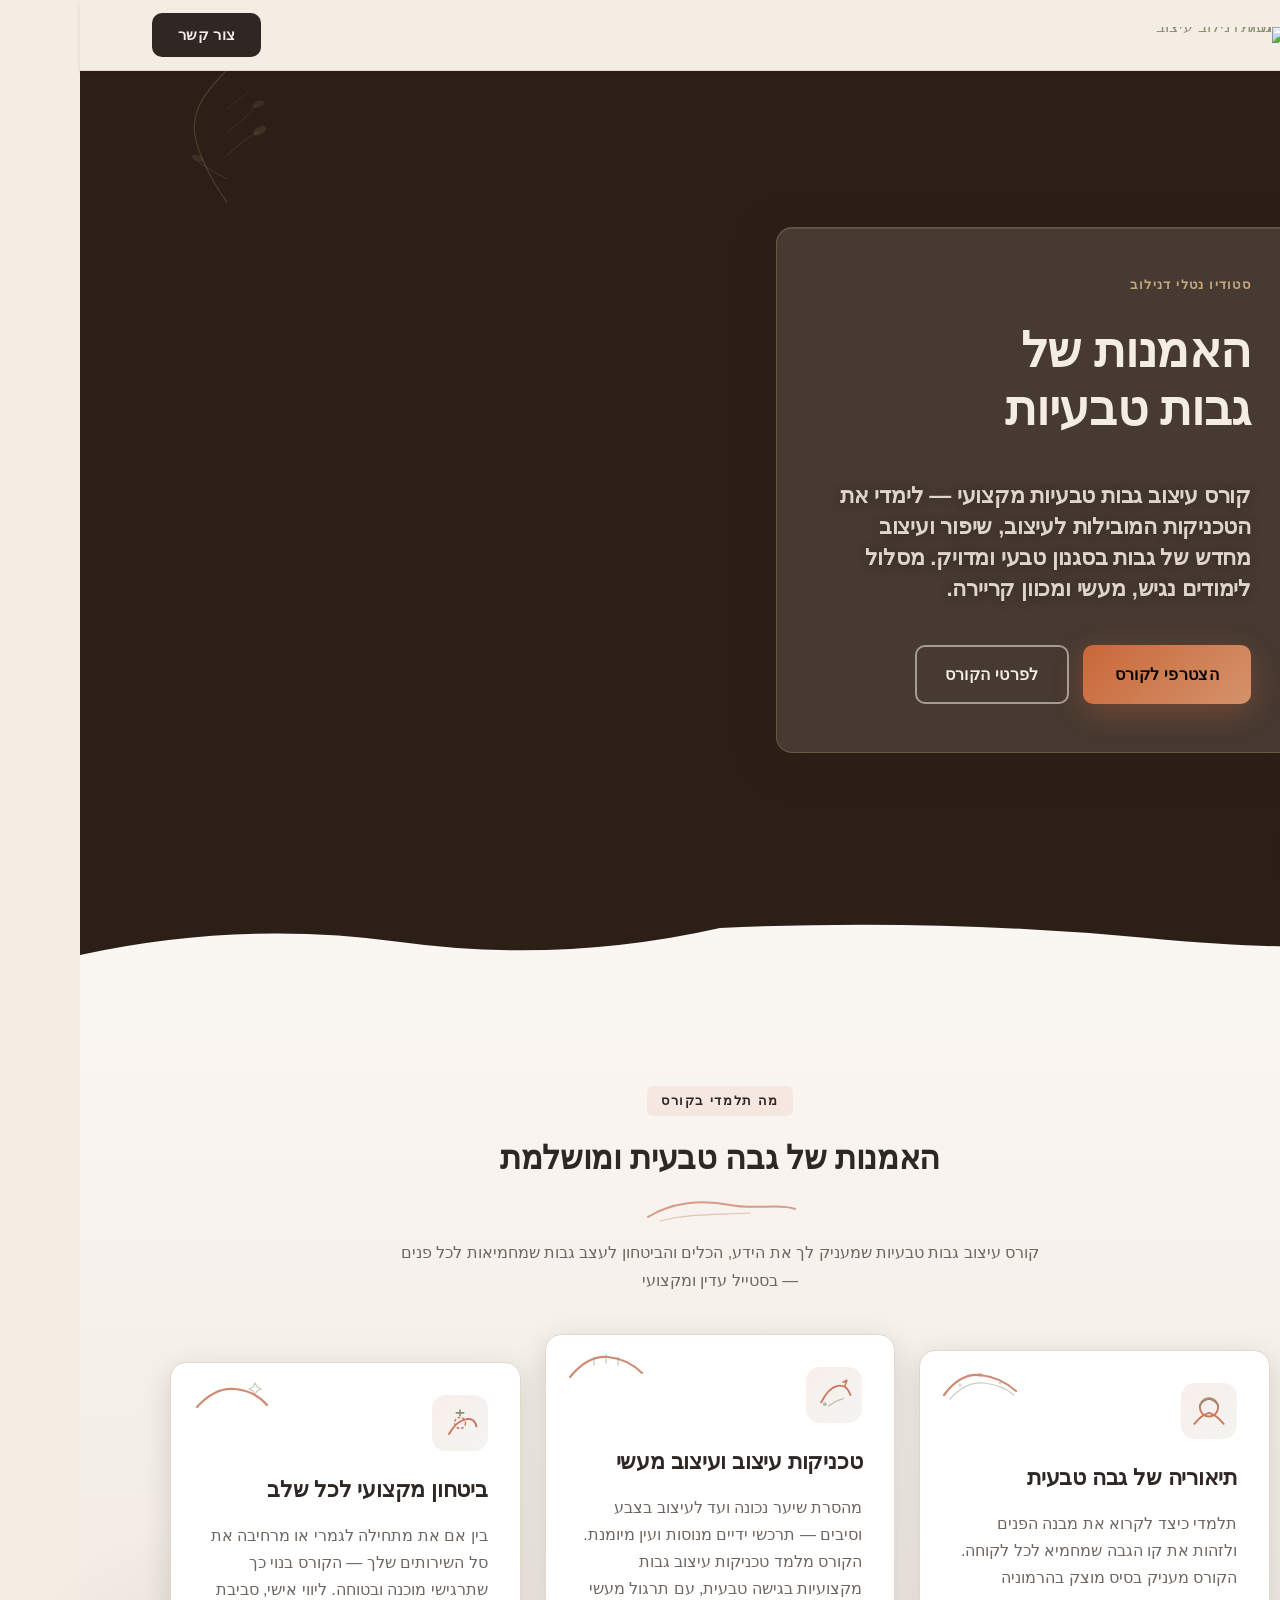
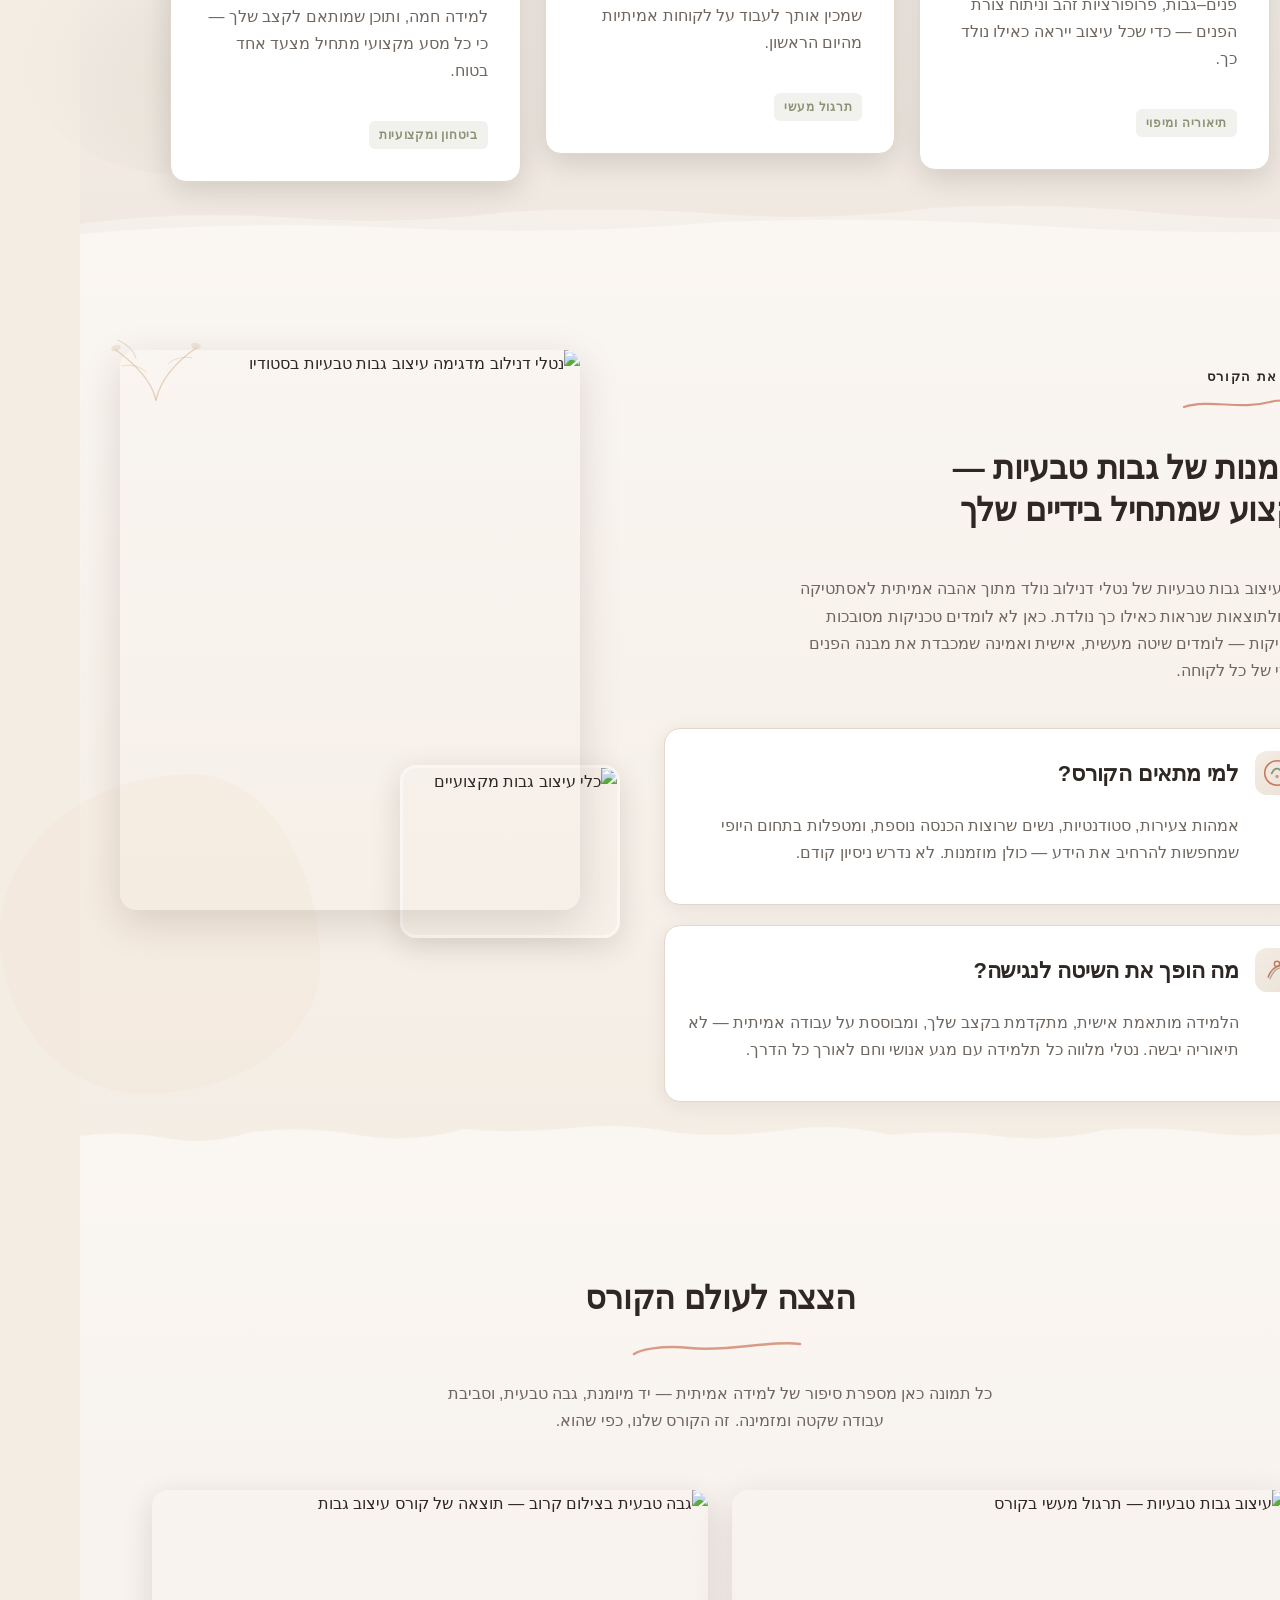
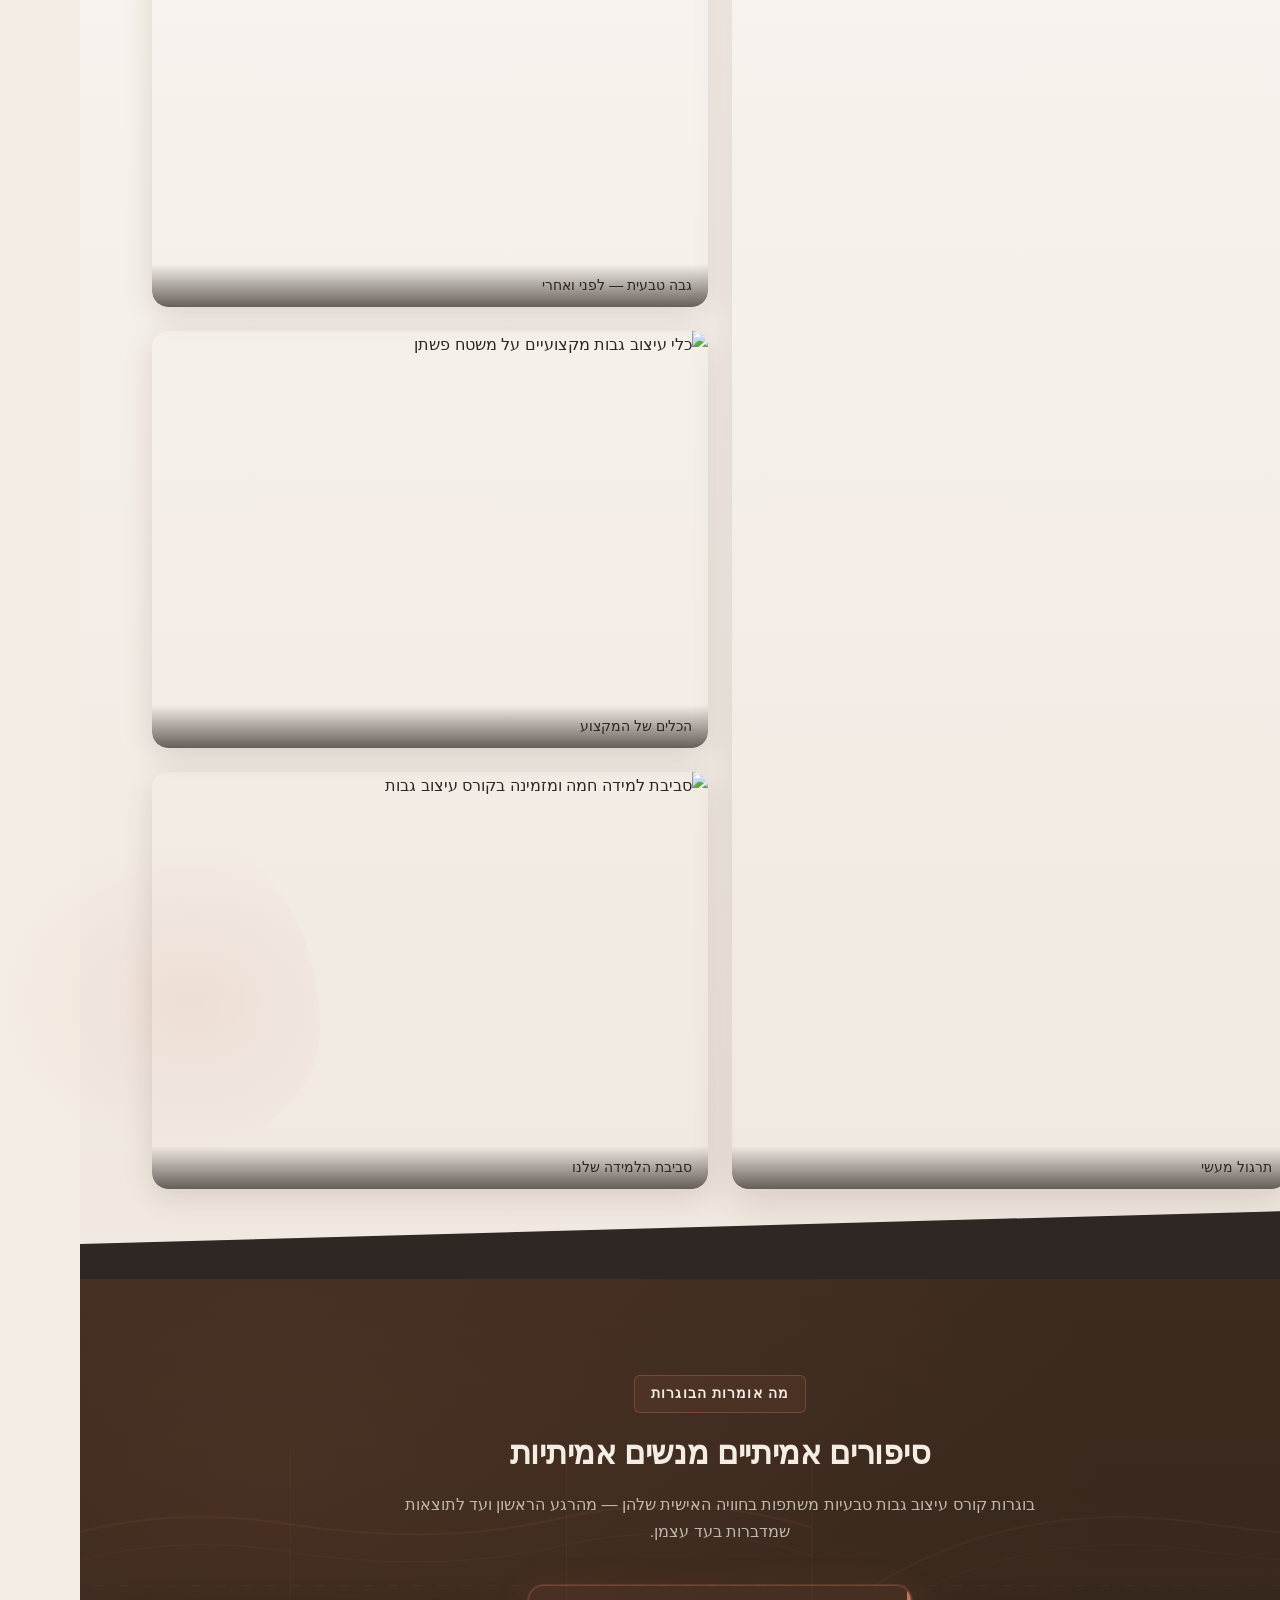
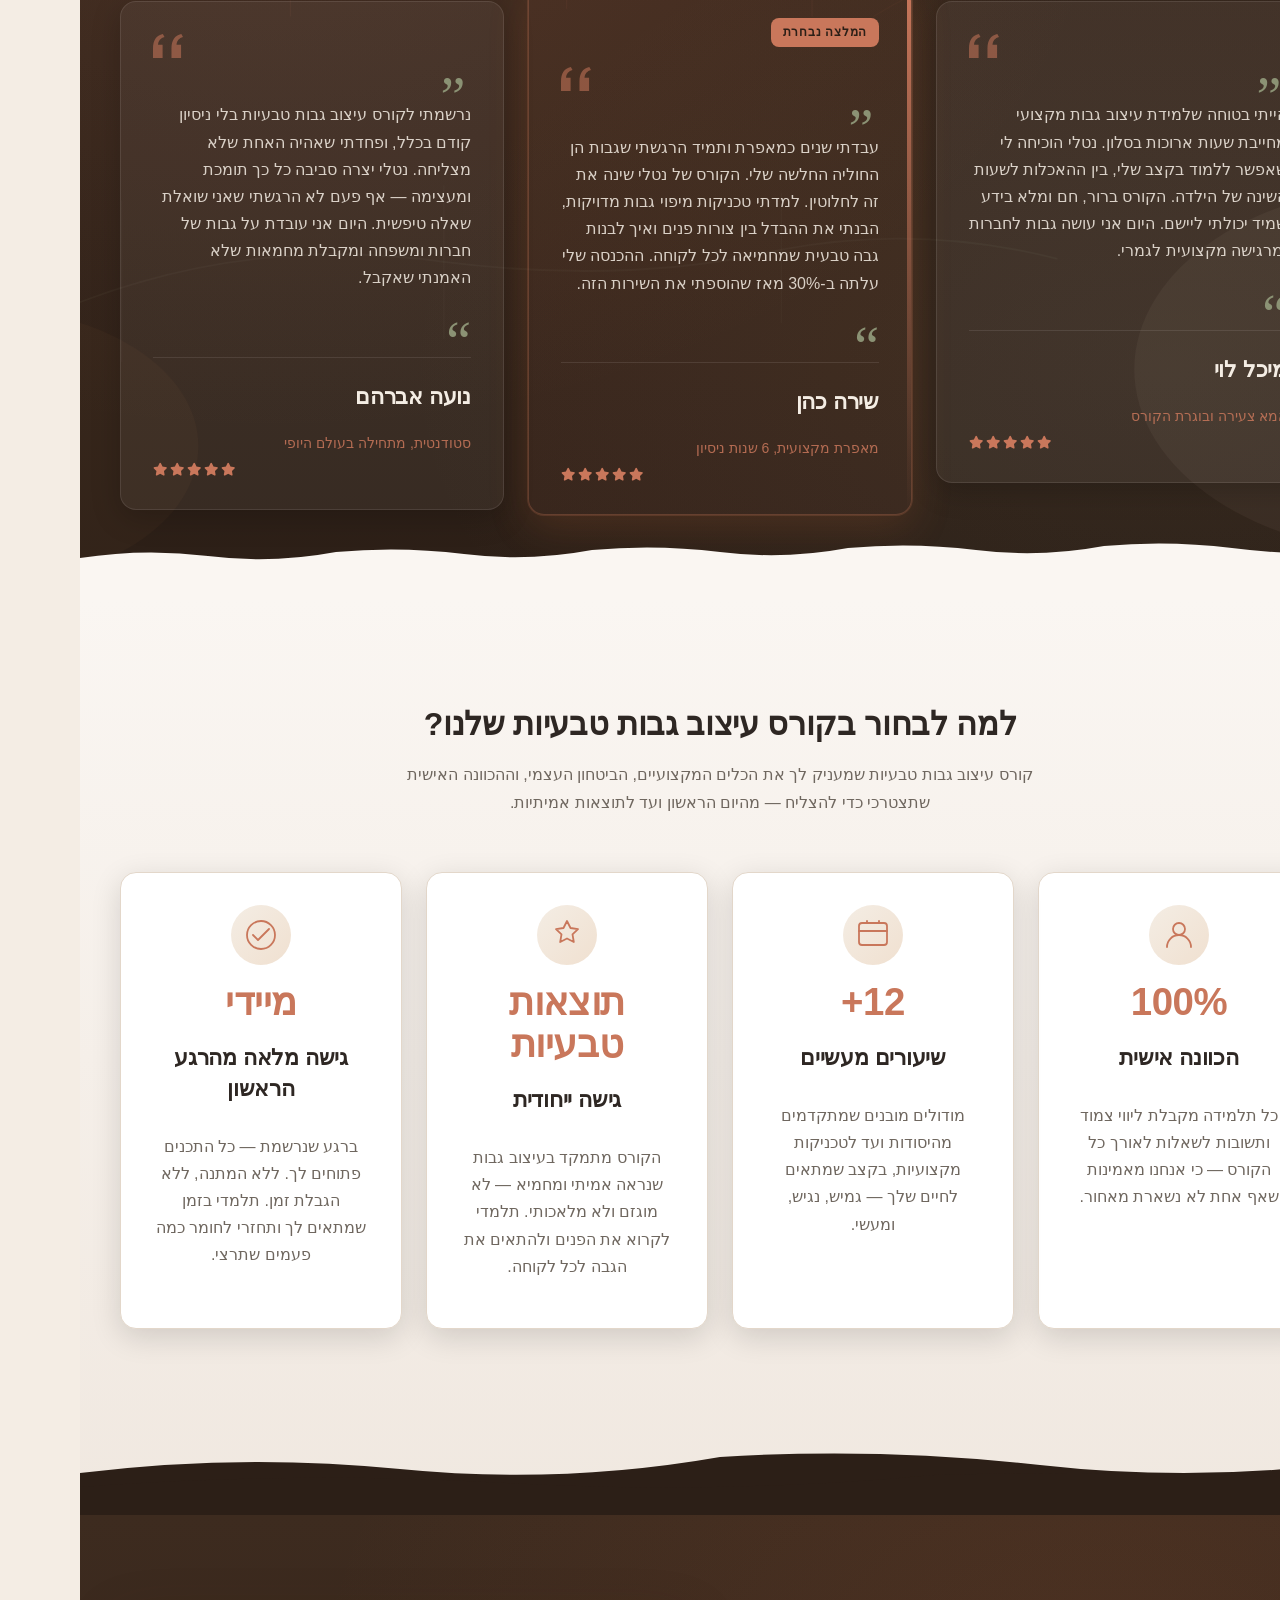
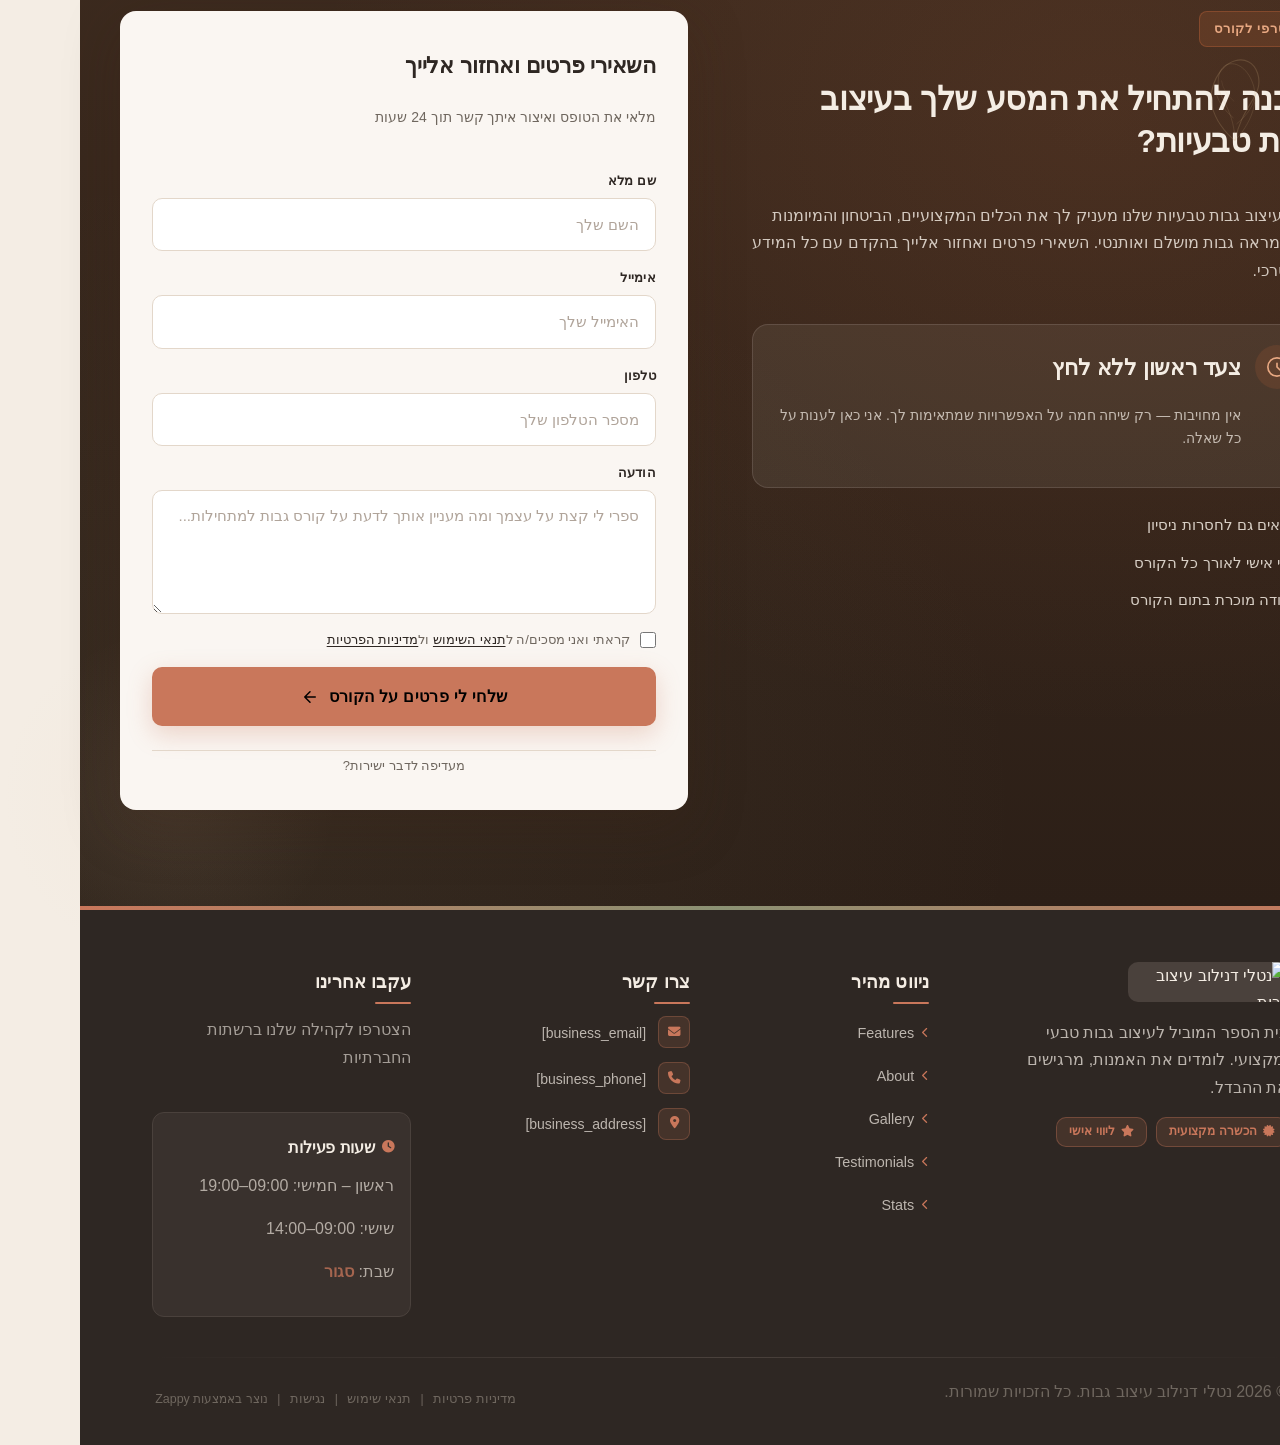
==== commit 48318403: "Incremental sync: 1 page(s) — update_element" ====
--- a/public/index.html
+++ b/public/index.html
@@ -1 +1 @@
-<!doctype html><html dir="rtl" lang="he"><head><meta charset="UTF-8"><meta content="width=device-width,initial-scale=1" name="viewport"><meta content="index, follow" name="robots"><title>גלי את הסוד לגבות מושלמות — נטלי דנילוב עיצוב גבות</title><meta content="רוצה ללמוד עיצוב גבות טבעיות כמו מקצוענית? קורס עיצוב גבות טבעיות של נטלי דנילוב מעניק לך את כל הכלים להצליח. הירשמי עכשיו!" name="description"><meta content="קורס עיצוב גבות טבעיות, קורס גבות למתחילות, קורס גבות אונליין, קורס עיצוב גבות, עיצוב גבות מקצועי" name="keywords"><link href="/assets/favicon.ico" rel="icon" type="image/x-icon"><link href="/assets/favicon-16x16.png" rel="icon" type="image/png" sizes="16x16"><link href="/assets/favicon-32x32.png" rel="icon" type="image/png" sizes="32x32"><link href="/assets/favicon-48x48.png" rel="icon" type="image/png" sizes="48x48"><link href="/assets/favicon-192x192.png" rel="icon" type="image/png" sizes="192x192"><link href="/assets/favicon-512x512.png" rel="icon" type="image/png" sizes="512x512"><link href="/assets/apple-touch-icon.png" rel="apple-touch-icon"><script>!function(){"use strict";var t="640242a4-dc3e-470f-aa96-5b673b23f9b2",e="https://api.zappy5.com/api/analytics/track",a=18e5,n=2592e6,o=!0,i=!0,r=!0;var s=function(){var e="zappy_visitor_"+t,a=null;try{if(a=localStorage.getItem(e)){var o=JSON.parse(a),i=Date.now();if(i-o.created<n)return o.lastSeen=i,localStorage.setItem(e,JSON.stringify(o)),o.id}}catch(t){console.warn("Zappy Analytics: LocalStorage not available")}var r="zv_"+Date.now()+"_"+Math.random().toString(36).substr(2,9);try{localStorage.setItem(e,JSON.stringify({id:r,created:Date.now(),lastSeen:Date.now()}))}catch(t){}return r}(),c=function(){var e="zappy_session_"+t,n=null;try{if(n=sessionStorage.getItem(e)){var o=JSON.parse(n),i=Date.now();if(i-o.timestamp<a)return o.timestamp=i,sessionStorage.setItem(e,JSON.stringify(o)),o.id}}catch(t){console.warn("Zappy Analytics: SessionStorage not available")}var r="zs_"+Date.now()+"_"+Math.random().toString(36).substr(2,9);try{sessionStorage.setItem(e,JSON.stringify({id:r,timestamp:Date.now()}))}catch(t){}return r}();function l(a,n){n=n||{};var o={website_id:t,event_type:a,page_path:window.location.pathname,referrer:document.referrer||"direct",visitor_id:s,session_id:c,metadata:n};if(navigator.sendBeacon){var i=new Blob([JSON.stringify(o)],{type:"application/json"});navigator.sendBeacon(e,i)}else fetch(e,{method:"POST",headers:{"Content-Type":"application/json"},body:JSON.stringify(o),keepalive:!0}).catch(function(t){console.warn("Zappy Analytics: Failed to track event",t)})}o&&l("pageview",{title:document.title,url:window.location.href}),i&&document.addEventListener("click",function(t){var e=t.target;if("BUTTON"===e.tagName||e.closest("button")){var a="BUTTON"===e.tagName?e:e.closest("button");l("click",{element:"button",text:a.textContent.trim().substring(0,100),id:a.id||null,class:a.className||null})}else if("A"===e.tagName||e.closest("a")){var n="A"===e.tagName?e:e.closest("a");l("navigation",{element:"link",text:n.textContent.trim().substring(0,100),href:n.href,external:n.hostname!==window.location.hostname})}},!0),r&&document.addEventListener("submit",function(t){var e=t.target;l("form_submit",{form_id:e.id||null,form_name:e.name||null,form_action:e.action||null,form_method:e.method||"GET"})},!0);var d=Date.now();window.addEventListener("beforeunload",function(){l("page_unload",{time_on_page:Math.floor((Date.now()-d)/1e3),page_path:window.location.pathname})}),window.zappyAnalytics={track:l,getVisitorId:function(){return s},getSessionId:function(){return c}}}()</script><meta content="גלי את הסוד לגבות מושלמות — נטלי דנילוב עיצוב גבות" property="og:title"><meta content="רוצה ללמוד עיצוב גבות טבעיות כמו מקצוענית? קורס עיצוב גבות טבעיות של נטלי דנילוב מעניק לך את כל הכלים להצליח. הירשמי עכשיו!" property="og:description"><meta content="summary_large_image" name="twitter:card"><meta content="גלי את הסוד לגבות מושלמות — נטלי דנילוב עיצוב גבות" name="twitter:title"><meta content="רוצה ללמוד עיצוב גבות טבעיות כמו מקצוענית? קורס עיצוב גבות טבעיות של נטלי דנילוב מעניק לך את כל הכלים להצליח. הירשמי עכשיו!" name="twitter:description"><meta content="website" property="og:type"><meta content="he_IL" property="og:locale"><link href="https://cdnjs.cloudflare.com/ajax/libs/font-awesome/6.4.0/css/all.min.css" rel="stylesheet"><style>.skip-link{position:absolute;top:0;left:0;transform:translateY(-200%);padding:12px 18px;background:var(--bg-dark,#1a1a1a);color:var(--text-light,#fff);font-weight:600;border-radius:0 0 8px 0;z-index:10000}.skip-link:focus{transform:none;outline:2px solid var(--ring,#fff);outline-offset:2px}:focus-visible{outline:2px solid var(--ring,currentColor);outline-offset:3px}</style><link href="/assets/favicon.ico" rel="icon" type="image/x-icon"><link href="/assets/favicon-16x16.png" rel="icon" type="image/png" sizes="16x16"><link href="/assets/favicon-32x32.png" rel="icon" type="image/png" sizes="32x32"><link href="/assets/favicon-48x48.png" rel="icon" type="image/png" sizes="48x48"><link href="/assets/favicon-192x192.png" rel="icon" type="image/png" sizes="192x192"><link href="/assets/favicon-512x512.png" rel="icon" type="image/png" sizes="512x512"><link href="/assets/apple-touch-icon.png" rel="apple-touch-icon"><link href="https://cdn.jsdelivr.net/npm/vanilla-cookieconsent@3/dist/cookieconsent.css" rel="stylesheet"><script src="https://cdn.jsdelivr.net/npm/vanilla-cookieconsent@3/dist/cookieconsent.umd.js"></script><script src="https://cdn.jsdelivr.net/gh/mickidum/acc_toolbar/acctoolbar/acctoolbar.min.js"></script><link href="/styles.css" rel="stylesheet"><style id="zappy-dropdown-submenu-styles">#navMenu li:has(.sub-menu),.nav-menu li:has(.sub-menu),.navbar li:has(.sub-menu),nav li:has(.sub-menu){position:relative}#navMenu .sub-menu,.nav-menu .sub-menu,.navbar .sub-menu,nav .sub-menu{display:block!important;position:absolute!important;top:100%;left:0;min-width:220px;background:#fff;border-radius:8px;box-shadow:0 8px 25px rgba(0,0,0,.15);padding:8px 0;opacity:0;visibility:hidden;transform:translateY(10px);transition:all .3s ease;z-index:1000;list-style:none;pointer-events:none}#navMenu li:hover>.sub-menu,.nav-menu li:hover>.sub-menu,.navbar li:hover>.sub-menu,nav li:hover>.sub-menu{opacity:1!important;visibility:visible!important;transform:translateY(0)!important;pointer-events:auto!important}.sub-menu li{list-style:none;margin:0;padding:0}.sub-menu a{display:block!important;padding:10px 16px!important;color:var(--text-dark,#333)!important;font-weight:500;text-decoration:none;white-space:nowrap;transition:background-color .2s}.sub-menu .zappy-nav-child>a{padding-left:28px!important;font-size:.9em!important;opacity:.85!important}[dir=rtl] .sub-menu .zappy-nav-child>a,html[lang=ar] .sub-menu .zappy-nav-child>a,html[lang=he] .sub-menu .zappy-nav-child>a{padding-left:10px!important;padding-right:28px!important}.sub-menu .zappy-nav-parent>a{font-weight:600!important}.sub-menu a:hover{background-color:#f5f5f5}[dir=rtl] .nav-menu .sub-menu,[dir=rtl] .navbar .sub-menu,[dir=rtl] nav .sub-menu,html[lang=ar] .nav-menu .sub-menu,html[lang=ar] .navbar .sub-menu,html[lang=ar] nav .sub-menu,html[lang=he] .nav-menu .sub-menu,html[lang=he] .navbar .sub-menu,html[lang=he] nav .sub-menu{left:auto!important;right:0!important}.sub-menu:empty,.sub-menu:not(:has(li)):not(:has(> a)),.sub-menu:not(:has(li:not(.zappy-hidden-menu-item))):not(:has(> a)){display:none!important;opacity:0!important;visibility:hidden!important;pointer-events:none!important}li:has(.menu-group-title):hover>.sub-menu{opacity:1!important;visibility:visible!important;transform:translateY(0)!important;pointer-events:auto!important}#navMenu>li>.menu-group-title,.nav-menu>li>.menu-group-title{display:inline-block;padding:.5rem 1rem;cursor:default;user-select:none}@media (max-width:768px){#navMenu .sub-menu,.nav-menu .sub-menu,.navbar .sub-menu,nav .sub-menu{position:static!important;transform:none!important;box-shadow:none!important;background:0 0!important;max-height:0;overflow:hidden;opacity:0;visibility:hidden;transition:max-height .3s ease,opacity .3s ease;padding:0!important;border-radius:0!important}#navMenu .sub-menu.mobile-expanded,.nav-menu .sub-menu.mobile-expanded,.navbar .sub-menu.mobile-expanded{max-height:none!important;overflow-y:visible!important;opacity:1!important;visibility:visible!important;padding:8px 0 8px 16px!important}[dir=rtl] .sub-menu.mobile-expanded,html[lang=he] .sub-menu.mobile-expanded{padding:8px 16px 8px 0!important}#navMenu li:hover>.sub-menu,.nav-menu li:hover>.sub-menu,.navbar li:hover>.sub-menu,nav li:hover>.sub-menu{opacity:0;visibility:hidden;pointer-events:none}#navMenu li>.sub-menu.mobile-expanded,.nav-menu li>.sub-menu.mobile-expanded,.navbar li>.sub-menu.mobile-expanded,nav li>.sub-menu.mobile-expanded{opacity:1!important;visibility:visible!important;pointer-events:auto!important}#navMenu li:has(.sub-menu),.nav-menu li:has(.sub-menu),.navbar li:has(.sub-menu),nav li:has(.sub-menu){display:flex!important;flex-wrap:wrap!important;align-items:center!important;position:relative!important;min-height:44px!important}#navMenu li:has(.sub-menu)>a,.nav-menu li:has(.sub-menu)>a,.navbar li:has(.sub-menu)>a,nav li:has(.sub-menu)>a{flex:1!important;min-width:0!important}#navMenu li:has(.sub-menu)>.menu-group-title,.nav-menu li:has(.sub-menu)>.menu-group-title,.navbar li:has(.sub-menu)>.menu-group-title,nav li:has(.sub-menu)>.menu-group-title{flex:1!important;min-width:0!important;padding:0!important;line-height:inherit!important}#navMenu li:has(.sub-menu)>.sub-menu,.nav-menu li:has(.sub-menu)>.sub-menu,.navbar li:has(.sub-menu)>.sub-menu,nav li:has(.sub-menu)>.sub-menu{flex-basis:100%!important;width:100%!important}#navMenu li:has(.sub-menu)>a [class*=arrow],#navMenu li:has(.sub-menu)>a [class*=chevron],.nav-menu li:has(.sub-menu)>a .fa-angle-down,.nav-menu li:has(.sub-menu)>a .fa-chevron-down,.nav-menu li:has(.sub-menu)>a [class*=arrow],.nav-menu li:has(.sub-menu)>a [class*=chevron],nav li:has(.sub-menu)>a [class*=arrow],nav li:has(.sub-menu)>a [class*=chevron]{display:none!important;visibility:hidden!important}.mobile-submenu-toggle{display:flex!important;align-items:center!important;justify-content:center!important;width:44px!important;height:auto!important;background:0 0!important;border:none!important;cursor:pointer!important;color:var(--text-dark)!important;position:static!important;flex-shrink:0!important;align-self:stretch!important;z-index:2!important;padding:0!important;margin:0!important}.mobile-submenu-toggle::after{content:''!important;width:0!important;height:0!important;border-left:6px solid transparent!important;border-right:6px solid transparent!important;border-top:7px solid currentColor!important;transition:transform .3s ease!important}.mobile-submenu-toggle.expanded::after{transform:rotate(180deg)!important}.sub-menu a{padding:10px 0!important;display:block!important;color:var(--text-dark)!important;white-space:normal!important}.sub-menu .zappy-nav-child>a{padding-left:28px!important;font-size:.9em!important;opacity:.85!important}[dir=rtl] .sub-menu .zappy-nav-child>a,html[lang=ar] .sub-menu .zappy-nav-child>a,html[lang=he] .sub-menu .zappy-nav-child>a{padding-left:0!important;padding-right:28px!important}.sub-menu .zappy-nav-parent>a{font-weight:600!important}#navMenu.active,.nav-menu.active{max-width:100vw!important;overflow-x:hidden!important;box-sizing:border-box!important}.navbar .sub-menu li a,.zappy-products-dropdown .sub-menu a,nav.navbar .sub-menu li a{color:var(--text-dark)!important}}@media (min-width:769px){.mobile-submenu-toggle{display:none!important}}</style><style id="zappy-widget-visibility">html[dir=rtl] .whatsapp-float{right:20px!important;left:auto!important}html:not([dir]) .whatsapp-float,html[dir=ltr] .whatsapp-float{left:20px!important;right:auto!important}html[dir=rtl] #mic-access-tool-general-button,html[dir=rtl] #mic-init-access-tool #mic-access-tool-general-button,html[dir=rtl] #mic-init-access-tool .mic-access-tool-general-button,html[dir=rtl] ._access-icon,html[dir=rtl] .mic-access-tool-general-button{left:20px!important;right:auto!important}html:not([dir]) #mic-access-tool-general-button,html:not([dir]) #mic-init-access-tool #mic-access-tool-general-button,html:not([dir]) #mic-init-access-tool .mic-access-tool-general-button,html:not([dir]) ._access-icon,html:not([dir]) .mic-access-tool-general-button,html[dir=ltr] #mic-access-tool-general-button,html[dir=ltr] #mic-init-access-tool #mic-access-tool-general-button,html[dir=ltr] #mic-init-access-tool .mic-access-tool-general-button,html[dir=ltr] ._access-icon,html[dir=ltr] .mic-access-tool-general-button{right:20px!important;left:auto!important}@media (max-width:768px){.whatsapp-float{display:flex!important}}@media (min-width:769px){.whatsapp-float{display:flex!important}}@media (max-width:768px){#mic-access-tool-general-button,#mic-init-access-tool #mic-access-tool-general-button,#mic-init-access-tool .mic-access-tool-general-button,._access-icon,.mic-access-tool-general-button{display:flex!important;visibility:visible!important;opacity:1!important;pointer-events:auto!important}#mic-access-tool-box.opened-mic-access-tool,#mic-init-access-tool #mic-access-tool-box.opened-mic-access-tool,.mic-access-tool-box.opened-mic-access-tool{visibility:visible!important;opacity:1!important;pointer-events:auto!important}}@media (min-width:769px){#mic-access-tool-general-button,#mic-init-access-tool #mic-access-tool-general-button,#mic-init-access-tool .mic-access-tool-general-button,._access-icon,.mic-access-tool-general-button{display:flex!important;visibility:visible!important;opacity:1!important;pointer-events:auto!important}#mic-access-tool-box.opened-mic-access-tool,#mic-init-access-tool #mic-access-tool-box.opened-mic-access-tool,.mic-access-tool-box.opened-mic-access-tool{visibility:visible!important;opacity:1!important;pointer-events:auto!important}}</style></head><body><a href="#main" class="skip-link">דלג לתוכן הראשי</a><nav class="navbar" dir="rtl"><button class="mobile-toggle" aria-label="Menu" id="mobileToggle"><svg viewBox="0 0 24 24" fill="none" height="24" width="24" class="hamburger-icon"><path d="M3 12h18M3 6h18M3 18h18" stroke="currentColor" stroke-width="2" stroke-linecap="round"></path></svg> <svg viewBox="0 0 24 24" fill="none" height="24" width="24" class="close-icon" style="display:none"><path d="M18 6L6 18M6 6l12 12" stroke="currentColor" stroke-width="2" stroke-linecap="round"></path></svg></button> <button class="phone-header-btn" aria-label="Call" data-phone="[business_phone]"><svg viewBox="0 0 24 24" fill="currentColor" height="20" width="20"><path d="M22 16.92v3a2 2 0 0 1-2.18 2 19.79 19.79 0 0 1-8.63-3.07 19.5 19.5 0 0 1-6-6 19.79 19.79 0 0 1-3.07-8.67A2 2 0 0 1 4.11 2h3a2 2 0 0 1 2 1.72 12.84 12.84 0 0 0 .7 2.81 2 2 0 0 1-.45 2.11L8.09 9.91a16 16 0 0 0 6 6l1.27-1.27a2 2 0 0 1 2.11-.45 12.84 12.84 0 0 0 2.81.7A2 2 0 0 1 22 16.92z"></path></svg></button><div class="nav-container"><div class="nav-right-group"><div class="nav-brand"><a href="/" class="logo-link"><img alt="נטלי דנילוב עיצוב גבות" src="/assets/site-----image-1.webp" class="logo"></a></div><ul class="nav-menu" id="navMenu"></ul></div><div class="nav-cta-container"><a href="#contact" class="nav-cta-btn">צור קשר</a></div></div></nav><script>window.addEventListener("load",function(){const e=document.querySelector(".navbar, nav, header");if(!e)return void console.log("[Navbar] Navbar element not found");let t=document.getElementById("mobileToggle")||document.querySelector(".mobile-toggle")||document.querySelector(".hamburger")||document.querySelector(".hamburger-menu")||document.querySelector(".menu-toggle")||document.querySelector(".burger-menu")||document.querySelector('[aria-label="Menu"]')||document.querySelector('[aria-label="תפריט"]');const n=document.querySelector(".phone-header-btn"),o=window.getComputedStyle(e);let r=o.backgroundColor;if(console.log("[Navbar] Initial navbar background:",r),"transparent"===r||"rgba(0, 0, 0, 0)"===r||r.startsWith("rgba")&&r.includes(", 0)")){const e=o.backgroundImage;if(e&&"none"!==e)console.log("[Navbar] Navbar has background image/gradient, using dark text"),r="rgb(240, 240, 240)";else{const e=window.getComputedStyle(document.body).backgroundColor;console.log("[Navbar] Navbar transparent, using body background:",e),r=e}}const a=r.match(/\d+/g);if(a&&a.length>=3){const e=(.299*parseInt(a[0])+.587*parseInt(a[1])+.114*parseInt(a[2]))/255;console.log("[Navbar] Mobile button colors preserved from Claude CSS (luminance:",e.toFixed(2)+")");const o=document.createElement("style");o.id="zappy-mobile-nav-fix";document.documentElement.lang;document.documentElement.dir,o.textContent='\n        /* Hide mobile buttons on desktop, show only on mobile */\n        @media (min-width: 769px) {\n          .mobile-toggle,\n          .phone-header-btn {\n            display: none !important;\n          }\n        }\n        \n        /* Show and position mobile buttons correctly on mobile */\n        @media (max-width: 768px) {\n          .navbar,\n          nav.navbar {\n            min-height: 70px !important;\n          }\n\n          .mobile-toggle,\n          .phone-header-btn {\n            position: absolute !important;\n            top: 0 !important;\n            bottom: 0 !important;\n            margin-top: auto !important;\n            margin-bottom: auto !important;\n            transform: none !important;\n            z-index: 1001 !important;\n            display: flex !important;\n            align-items: center !important;\n            justify-content: center !important;\n            width: 36px !important;\n            height: 36px !important;\n            border-radius: 50% !important;\n            border: none !important;\n            cursor: pointer !important;\n            padding: 6px !important;\n            background: none !important;\n            color: var(--nav-text, var(--text-dark)) !important;\n            touch-action: manipulation !important;\n            -webkit-tap-highlight-color: transparent !important;\n          }\n\n          html[data-zappy-site-type="ecommerce"] .phone-header-btn,\n          body[data-zappy-site-type="ecommerce"] .phone-header-btn,\n          html[data-zappy-site-type="ecommerce"] header .phone-header-btn,\n          html[data-zappy-site-type="ecommerce"] nav .phone-header-btn {\n            display: none !important;\n            visibility: hidden !important;\n            width: 0 !important;\n            height: 0 !important;\n            min-width: 0 !important;\n            overflow: hidden !important;\n          }\n          \n          /* LTR positioning (default): hamburger LEFT, phone RIGHT */\n          html:not([dir="rtl"]):not([lang="he"]):not([lang="ar"]) .mobile-toggle,\n          html[dir="ltr"] .mobile-toggle {\n            left: 12px !important;\n            right: auto !important;\n          }\n          html:not([dir="rtl"]):not([lang="he"]):not([lang="ar"]) .phone-header-btn,\n          html[dir="ltr"] .phone-header-btn {\n            right: 12px !important;\n            left: auto !important;\n          }\n          \n          /* RTL positioning: hamburger RIGHT, phone LEFT */\n          html[dir="rtl"] .mobile-toggle,\n          html[lang="he"] .mobile-toggle,\n          html[lang="ar"] .mobile-toggle {\n            right: 12px !important;\n            left: auto !important;\n          }\n          html[dir="rtl"] .phone-header-btn,\n          html[lang="he"] .phone-header-btn,\n          html[lang="ar"] .phone-header-btn {\n            left: 12px !important;\n            right: auto !important;\n          }\n          \n          /* CRITICAL: Ensure nav-container has min-height on mobile */\n          /* All children are positioned absolutely/fixed on mobile, so height:auto collapses to 0 */\n          .nav-container {\n            min-height: 70px !important;\n            position: relative !important;\n          }\n          \n          /* Ensure SVG icons are properly sized and inherit color */\n          .mobile-toggle svg,\n          .phone-header-btn svg {\n            width: 24px !important;\n            height: 24px !important;\n            /* Don\'t force display - let JavaScript control hamburger/close toggle */\n          }\n          \n          /* Reset nav-cta-container on mobile - remove desktop box-shadow/padding */\n          /* that creates a visible ghost box when CTA button is hidden */\n          .nav-cta-container {\n            box-shadow: none !important;\n            padding: 0 !important;\n          }\n          \n          /* Hide nav-cta-container entirely on mobile when there\'s no lang-switcher */\n          /* (only the CTA button is inside, and it\'s hidden on mobile) */\n          .nav-cta-container:not(:has(.lang-switcher)) {\n            display: none !important;\n          }\n          \n          /* CRITICAL: Prevent hero image fade gradient from bleeding over headline text */\n          /* The .image-fade-gradient has bottom: -30px (extends below parent) */\n          /* On mobile stacked layout, this overlaps the h1 text below the image */\n          .hero-image-column {\n            overflow: hidden !important;\n          }\n          .image-fade-gradient {\n            bottom: 0 !important;\n          }\n          \n          /* Hide desktop language switcher on mobile - hamburger menu handles it */\n          /* High specificity to override stored CSS */\n          .lang-switcher,\n          .nav-cta-container .lang-switcher,\n          .nav-container .lang-switcher,\n          .navbar .lang-switcher,\n          .navbar .nav-cta-container .lang-switcher {\n            display: none !important;\n          }\n        }\n      ';const r=document.getElementById("zappy-mobile-nav-fix");r&&r.remove(),document.head.appendChild(o),console.log("[Navbar] Critical CSS injected for mobile nav positioning");const i=window.innerWidth<=768;if(t){const e=t.querySelector(".hamburger-icon"),n=t.querySelector(".close-icon");e&&(e.style.setProperty("width","24px","important"),e.style.setProperty("height","24px","important"),e.style.setProperty("display","block","important")),n&&(n.style.setProperty("width","24px","important"),n.style.setProperty("height","24px","important"),n.style.setProperty("display","none","important")),i?(t.style.setProperty("position","absolute","important"),t.style.setProperty("top","0","important"),t.style.setProperty("bottom","0","important"),t.style.setProperty("margin-top","auto","important"),t.style.setProperty("margin-bottom","auto","important"),t.style.setProperty("transform","none","important"),t.style.setProperty("z-index","1001","important"),t.style.removeProperty("left"),t.style.removeProperty("right"),console.log("[Navbar] Mobile toggle positioning applied (mobile viewport)")):(t.style.removeProperty("position"),t.style.removeProperty("top"),t.style.removeProperty("transform"),t.style.removeProperty("z-index"),t.style.removeProperty("left"),t.style.removeProperty("right"),console.log("[Navbar] Desktop viewport - cleared mobile toggle inline positioning"))}if(n){const e=n.querySelector("svg");e&&(e.style.width="24px",e.style.height="24px",e.setAttribute("width","24"),e.setAttribute("height","24")),i?(n.style.setProperty("position","absolute","important"),n.style.setProperty("top","0","important"),n.style.setProperty("bottom","0","important"),n.style.setProperty("margin-top","auto","important"),n.style.setProperty("margin-bottom","auto","important"),n.style.setProperty("transform","none","important"),n.style.setProperty("z-index","1001","important"),n.style.removeProperty("left"),n.style.removeProperty("right"),console.log("[Navbar] Phone button positioning applied (mobile viewport)")):(n.style.removeProperty("position"),n.style.removeProperty("top"),n.style.removeProperty("transform"),n.style.removeProperty("z-index"),n.style.removeProperty("left"),n.style.removeProperty("right"),console.log("[Navbar] Desktop viewport - cleared phone button inline positioning"))}}else console.log("[Navbar] Could not parse background color:",r);t=document.getElementById("mobileToggle")||document.querySelector(".mobile-toggle")||document.querySelector(".hamburger")||document.querySelector(".hamburger-menu")||document.querySelector(".menu-toggle")||document.querySelector(".burger-menu")||document.querySelector('[aria-label="Menu"]')||document.querySelector('[aria-label="תפריט"]');const i=document.getElementById("navMenu")||document.querySelector(".nav-menu")||document.querySelector(".nav-links")||document.querySelector("nav ul:not(.submenu)");if(!t||!i)return void console.log("[Navbar] Mobile toggle or menu not found:",{toggle:!!t,menu:!!i});i.id||(i.id="navMenu"),console.log("[Navbar] Initializing mobile menu...");const l=t.cloneNode(!0);t.parentNode.replaceChild(l,t);var s=0;function p(e){var t=Date.now();t-s<300||(s=t,function(e){e.preventDefault(),e.stopPropagation();const t=l.querySelector(".hamburger-icon"),n=l.querySelector(".close-icon");i.classList.contains("active")?(i.classList.remove("active"),t&&t.style.setProperty("display","block","important"),n&&n.style.setProperty("display","none","important"),document.body.style.overflow="",console.log("[Navbar] Menu closed")):(i.classList.add("active"),t&&t.style.setProperty("display","none","important"),n&&n.style.setProperty("display","block","important"),document.body.style.overflow="hidden",console.log("[Navbar] Menu opened"))}(e))}l.addEventListener("click",p),l.addEventListener("touchend",p),i.querySelectorAll("a").forEach(function(e){e.addEventListener("click",function(){if("#"===this.getAttribute("href"))return;const e=l.querySelector(".hamburger-icon"),t=l.querySelector(".close-icon");i.classList.remove("active"),e&&e.style.setProperty("display","block","important"),t&&t.style.setProperty("display","none","important"),document.body.style.overflow="",console.log("[Navbar] Menu closed (link clicked)")})});var m=i.querySelectorAll(".dropdown-toggle");m.forEach(function(e){e.addEventListener("click",function(e){e.preventDefault(),e.stopPropagation();var t=this.closest(".nav-dropdown");t&&(t.parentNode.querySelectorAll(".nav-dropdown.open").forEach(function(e){e!==t&&e.classList.remove("open")}),t.classList.toggle("open"),console.log("[Navbar] Dropdown toggled:",t.classList.contains("open")?"open":"closed"))})}),document.addEventListener("click",function(e){e.target.closest(".nav-dropdown")||document.querySelectorAll(".nav-dropdown.open").forEach(function(e){e.classList.remove("open")})}),console.log("[Navbar] Dropdown handlers initialized for "+m.length+" dropdowns"),n&&n.addEventListener("click",function(){const e=document.querySelectorAll('a[href^="tel:"]'),t=e.length>0?e[0].getAttribute("href").replace("tel:",""):"[business_phone]";window.location.href="tel:"+t,console.log("[Navbar] Phone button clicked")}),console.log("[Navbar] Mobile menu initialized successfully")})</script><main id="main"><section class="index-hero-section" data-band-index="0" data-layout-spec="בית-hero" dir="rtl" id="hero" data-hero-type="fullscreen-scrim"><div class="hero-bg-wrapper"><img alt="עיצוב גבות טבעיות בסטודיו מקצועי" src="/assets/site-index-hero-image-1.webp" data-context="Warm professional beauty studio scene: a skilled woman with elegant hands shaping natural eyebrows using fine grooming tools on a client. Shallow depth of field, soft golden-hour warm light, muted earthy tones of cream, cocoa, and terracotta. Studio counter with small brushes and tools visible. Calm, premium, editorial feel. No text, no logos." data-placeholder="index-hero-image-1" height="700" loading="eager" width="1200" class="hero-bg-img" data-hero-bg="true" fetchpriority="high"></div><div class="hero-scrim" aria-hidden="true"></div><svg viewBox="0 0 180 200" xmlns="http://www.w3.org/2000/svg" fill="none" aria-hidden="true" data-no-icon-edit="true" class="hero-botanical-deco"><path d="M90 180 C90 180 60 140 50 100 C40 60 70 30 90 10" fill="none" stroke="#C9A87C" stroke-width="1.5" opacity="0.22" stroke-linecap="round"></path><path d="M90 120 C90 120 110 100 130 90" fill="none" stroke="#C9A87C" stroke-width="1.2" opacity="0.18" stroke-linecap="round"></path><path d="M90 150 C90 150 65 138 50 125" fill="none" stroke="#C9A87C" stroke-width="1.2" opacity="0.18" stroke-linecap="round"></path><path d="M90 90 C90 90 115 72 128 55" fill="none" stroke="#C9A87C" stroke-width="1.1" opacity="0.15" stroke-linecap="round"></path><path d="M90 60 C90 60 105 48 118 38" fill="none" stroke="#C9A87C" stroke-width="1" opacity="0.13" stroke-linecap="round"></path><ellipse cx="132" cy="88" fill="#C9A87C" opacity="0.13" rx="9" ry="5" transform="rotate(-30 132 88)"></ellipse><ellipse cx="130" cy="54" fill="#C9A87C" opacity="0.11" rx="8" ry="4" transform="rotate(-20 130 54)"></ellipse><ellipse cx="52" cy="123" fill="#C9A87C" opacity="0.11" rx="8" ry="4" transform="rotate(20 52 123)"></ellipse></svg><div class="hero-content-wrapper"><div class="hero-card"><span class="hero-studio-label">סטודיו נטלי דנילוב</span><h1 class="hero-headline">האמנות של<br>גבות טבעיות</h1><h3 class="hero-subtitle">קורס עיצוב גבות טבעיות מקצועי — לימדי את הטכניקות המובילות לעיצוב, שיפור ועיצוב מחדש של גבות בסגנון טבעי ומדויק. מסלול לימודים נגיש, מעשי ומכוון קריירה.</h3><div class="hero-ctas"><a href="#contact" class="hero-btn-primary">הצטרפי לקורס</a> <a href="#course-highlights" class="hero-btn-secondary">לפרטי הקורס</a></div></div></div><div class="index-hero-divider-wrapper"><svg viewBox="0 0 1200 90" xmlns="http://www.w3.org/2000/svg" aria-hidden="true" data-no-icon-edit="true" preserveAspectRatio="none"><path d="M0,90 L0,55 Q150,20 300,42 T600,28 Q800,18 1000,38 T1200,30 L1200,90 Z" fill="#FAF6F2"></path></svg></div></section><section class="index-features-section" data-band-index="1" data-layout-spec="בית-features" dir="rtl" id="features"><div class="ifs-blob" aria-hidden="true"></div><div class="ifs-container"><div class="ifs-intro"><span class="ifs-eyebrow">מה תלמדי בקורס</span><h2 class="ifs-title">האמנות של גבה טבעית ומושלמת</h2><div class="ifs-flourish" aria-hidden="true"><svg viewBox="0 0 160 28" xmlns="http://www.w3.org/2000/svg" fill="none" height="28" width="160" aria-hidden="true" data-no-icon-edit="true"><path d="M8,22 C30,8 60,4 90,10 C115,15 140,8 155,14" fill="none" stroke="var(--secondary)" stroke-width="2" opacity="0.7" stroke-linecap="round"></path><path d="M20,26 C50,18 80,20 110,18" fill="none" stroke="var(--secondary)" stroke-width="1.2" opacity="0.4" stroke-linecap="round"></path></svg></div><p class="ifs-subtitle">קורס עיצוב גבות טבעיות שמעניק לך את הידע, הכלים והביטחון לעצב גבות שמחמיאות לכל פנים — בסטייל עדין ומקצועי</p></div><div class="ifs-grid"><article class="ifs-card ifs-card--1"><div class="ifs-card-motif" aria-hidden="true"><svg viewBox="0 0 80 36" xmlns="http://www.w3.org/2000/svg" fill="none" height="36" width="80" aria-hidden="true" data-no-icon-edit="true"><path d="M4,28 Q20,6 40,8 Q60,10 76,24" fill="none" stroke="var(--secondary)" stroke-width="2.2" stroke-linecap="round"></path><path d="M10,32 Q26,14 44,16 Q62,18 74,28" fill="none" stroke="var(--accent)" stroke-width="1.2" opacity="0.55" stroke-linecap="round"></path><circle cx="40" cy="8" r="2.2" fill="var(--secondary)" opacity="0.5"></circle><circle cx="20" cy="18" r="1.5" fill="var(--accent)" opacity="0.4"></circle><circle cx="60" cy="16" r="1.5" fill="var(--accent)" opacity="0.4"></circle></svg></div><div class="ifs-card-icon" aria-hidden="true"><svg viewBox="0 0 48 48" xmlns="http://www.w3.org/2000/svg" fill="none" height="44" width="44" data-element-type="icon" data-icon-type="svg"><circle cx="24" cy="20" r="10" fill="none" stroke="var(--secondary)" stroke-width="2"></circle><path d="M8,38 Q16,28 24,26 Q32,28 40,38" fill="none" stroke="var(--secondary)" stroke-width="2" stroke-linecap="round"></path><path d="M14,18 Q18,12 24,11 Q30,12 34,18" fill="none" stroke="var(--accent)" stroke-width="1.5" stroke-linecap="round"></path></svg></div><div class="ifs-card-body"><h3 class="ifs-card-title">תיאוריה של גבה טבעית</h3><p class="ifs-card-text">תלמדי כיצד לקרוא את מבנה הפנים ולזהות את קו הגבה שמחמיא לכל לקוחה. הקורס מעניק בסיס מוצק בהרמוניה פנים–גבות, פרופורציות זהב וניתוח צורת הפנים — כדי שכל עיצוב ייראה כאילו נולד כך.</p></div><div class="ifs-card-tag">תיאוריה ומיפוי</div></article><article class="ifs-card ifs-card--2"><div class="ifs-card-motif" aria-hidden="true"><svg viewBox="0 0 80 36" xmlns="http://www.w3.org/2000/svg" fill="none" height="36" width="80" aria-hidden="true" data-no-icon-edit="true"><path d="M4,26 Q22,4 42,6 Q62,8 76,22" fill="none" stroke="var(--secondary)" stroke-width="2.2" stroke-linecap="round"></path><line opacity="0.6" stroke="var(--accent)" stroke-width="1.2" x1="28" x2="28" y1="6" y2="14" stroke-linecap="round"></line><line opacity="0.6" stroke="var(--accent)" stroke-width="1.2" x1="40" x2="40" y1="4" y2="12" stroke-linecap="round"></line><line opacity="0.6" stroke="var(--accent)" stroke-width="1.2" x1="52" x2="52" y1="6" y2="14" stroke-linecap="round"></line></svg></div><div class="ifs-card-icon" aria-hidden="true"><svg viewBox="0 0 48 48" xmlns="http://www.w3.org/2000/svg" fill="none" height="44" width="44" data-element-type="icon" data-icon-type="svg"><path d="M10,32 Q18,16 28,14 Q38,12 42,24" fill="none" stroke="var(--secondary)" stroke-width="2" stroke-linecap="round"></path><path d="M36,14 L38,8 M38,8 L34,10" fill="none" stroke="var(--secondary)" stroke-width="1.8" stroke-linecap="round" stroke-linejoin="round"></path><circle cx="14" cy="34" r="2" fill="var(--accent)" opacity="0.6"></circle><path d="M18,36 Q26,30 34,28" fill="none" stroke="var(--accent)" stroke-width="1.4" opacity="0.5" stroke-linecap="round"></path></svg></div><div class="ifs-card-body"><h3 class="ifs-card-title">טכניקות עיצוב ועיצוב מעשי</h3><p class="ifs-card-text">מהסרת שיער נכונה ועד לעיצוב בצבע וסיבים — תרכשי ידיים מנוסות ועין מיומנת. הקורס מלמד טכניקות עיצוב גבות מקצועיות בגישה טבעית, עם תרגול מעשי שמכין אותך לעבוד על לקוחות אמיתיות מהיום הראשון.</p></div><div class="ifs-card-tag">תרגול מעשי</div></article><article class="ifs-card ifs-card--3"><div class="ifs-card-motif" aria-hidden="true"><svg viewBox="0 0 80 36" xmlns="http://www.w3.org/2000/svg" fill="none" height="36" width="80" aria-hidden="true" data-no-icon-edit="true"><path d="M6,28 Q24,8 44,10 Q64,12 76,26" fill="none" stroke="var(--secondary)" stroke-width="2.2" stroke-linecap="round"></path><path d="M62,8 L64,4 L66,8 L70,10 L66,12 L64,16 L62,12 L58,10 Z" fill="none" stroke="var(--accent)" stroke-width="1.2" opacity="0.55"></path></svg></div><div class="ifs-card-icon" aria-hidden="true"><svg viewBox="0 0 48 48" xmlns="http://www.w3.org/2000/svg" fill="none" height="44" width="44" data-element-type="icon" data-icon-type="svg"><path d="M12,36 Q20,22 30,20 Q40,18 42,28" fill="none" stroke="var(--secondary)" stroke-width="2" stroke-linecap="round"></path><path d="M24,16 L24,10 M20,13 L28,13" fill="none" stroke="var(--accent)" stroke-width="1.8" stroke-linecap="round"></path><circle cx="24" cy="24" r="6" fill="none" stroke="var(--secondary)" stroke-width="1.5" stroke-dasharray="3 2"></circle></svg></div><div class="ifs-card-body"><h3 class="ifs-card-title">ביטחון מקצועי לכל שלב</h3><p class="ifs-card-text">בין אם את מתחילה לגמרי או מרחיבה את סל השירותים שלך — הקורס בנוי כך שתרגישי מוכנה ובטוחה. ליווי אישי, סביבת למידה חמה, ותוכן שמותאם לקצב שלך — כי כל מסע מקצועי מתחיל מצעד אחד בטוח.</p></div><div class="ifs-card-tag">ביטחון ומקצועיות</div></article></div></div><div class="ifs-divider-wrapper"><svg viewBox="0 0 1440 72" xmlns="http://www.w3.org/2000/svg" aria-hidden="true" data-no-icon-edit="true" preserveAspectRatio="none"><path d="M0,72 L0,42 Q120,28 240,36 T480,30 Q600,24 720,32 T960,26 Q1080,20 1200,30 T1440,36 L1440,72 Z" fill="#FAF6F2" opacity="0.55"></path><path d="M0,72 L0,52 Q180,38 360,46 T720,40 Q900,34 1080,44 T1440,48 L1440,72 Z" fill="#FAF6F2"></path></svg></div></section><section class="index-about-section" data-band-index="2" data-layout-spec="בית-about" dir="rtl" id="about"><div class="about-blob-decor" aria-hidden="true"></div><div class="about-container"><div class="about-content"><div class="about-label-wrap"><span class="about-eyebrow">הכירי את הקורס</span> <svg viewBox="0 0 140 18" xmlns="http://www.w3.org/2000/svg" fill="none" aria-hidden="true" data-no-icon-edit="true" class="about-underline-svg"><path d="M4 13 C30 5, 60 16, 90 8 C110 3, 128 11, 136 9" fill="none" stroke="var(--secondary)" stroke-width="2.2" opacity="0.75" stroke-linecap="round"></path></svg></div><h2 class="about-heading">האמנות של גבות טבעיות —<br>מקצוע שמתחיל בידיים שלך</h2><p class="about-intro">קורס עיצוב גבות טבעיות של נטלי דנילוב נולד מתוך אהבה אמיתית לאסתטיקה נקייה ולתוצאות שנראות כאילו כך נולדת. כאן לא לומדים טכניקות מסובכות שמרחיקות — לומדים שיטה מעשית, אישית ואמינה שמכבדת את מבנה הפנים הייחודי של כל לקוחה.</p><div class="about-callouts"><div class="about-callout"><div class="about-callout-icon" aria-hidden="true"><svg viewBox="0 0 32 32" xmlns="http://www.w3.org/2000/svg" fill="none" height="28" width="28" data-element-type="icon" data-icon-type="svg"><circle cx="16" cy="16" r="14" stroke="var(--secondary)" stroke-width="1.8"></circle><path d="M10 16.5 C11.5 13, 14 11, 16 11 C18 11, 20.5 13, 22 16.5" fill="none" stroke="var(--accent)" stroke-width="2" stroke-linecap="round"></path><circle cx="16" cy="20" r="2" fill="var(--secondary)" opacity="0.7"></circle></svg></div><div class="about-callout-body"><h3 class="about-callout-title">למי מתאים הקורס?</h3><p class="about-callout-text">אמהות צעירות, סטודנטיות, נשים שרוצות הכנסה נוספת, ומטפלות בתחום היופי שמחפשות להרחיב את הידע — כולן מוזמנות. לא נדרש ניסיון קודם.</p></div></div><div class="about-callout"><div class="about-callout-icon" aria-hidden="true"><svg viewBox="0 0 32 32" xmlns="http://www.w3.org/2000/svg" fill="none" height="28" width="28" data-element-type="icon" data-icon-type="svg"><path d="M6 24 C8 18, 12 14, 16 12 C20 10, 24 11, 26 14" fill="none" stroke="var(--secondary)" stroke-width="1.8" stroke-linecap="round"></path><path d="M8 26 C10 21, 13 17, 16 15 C19 13, 22 14, 24 17" fill="none" stroke="var(--accent)" stroke-width="1.5" opacity="0.7" stroke-linecap="round"></path><circle cx="16" cy="9" r="3" fill="none" stroke="var(--secondary)" stroke-width="1.6"></circle></svg></div><div class="about-callout-body"><h3 class="about-callout-title">מה הופך את השיטה לנגישה?</h3><p class="about-callout-text">הלמידה מותאמת אישית, מתקדמת בקצב שלך, ומבוססת על עבודה אמיתית — לא תיאוריה יבשה. נטלי מלווה כל תלמידה עם מגע אנושי וחם לאורך כל הדרך.</p></div></div></div></div><div class="about-imagery"><div class="about-img-main-wrap"><img alt="נטלי דנילוב מדגימה עיצוב גבות טבעיות בסטודיו" src="/assets/site-index-about-image-1.webp" data-context="Professional beauty studio setting: a skilled female instructor demonstrating natural eyebrow shaping technique on a client, warm studio lighting, soft parchment and terracotta tones, close-up of precise brow pencil strokes, intimate educational atmosphere, editorial beauty photography style" data-placeholder="index-about-image-1" height="620" loading="lazy" width="520" decoding="async" class="about-img-main"> <svg viewBox="0 0 120 90" xmlns="http://www.w3.org/2000/svg" fill="none" aria-hidden="true" data-no-icon-edit="true" class="about-botanical"><path d="M60 80 C55 60, 40 45, 20 30" fill="none" stroke="#C9A87C" stroke-width="1.4" opacity="0.45" stroke-linecap="round"></path><path d="M60 80 C65 58, 80 42, 100 28" fill="none" stroke="#C9A87C" stroke-width="1.4" opacity="0.45" stroke-linecap="round"></path><path d="M40 38 C38 30, 30 24, 22 20" fill="none" stroke="#C9A87C" stroke-width="1.1" opacity="0.35" stroke-linecap="round"></path><path d="M50 52 C44 46, 34 44, 26 46" fill="none" stroke="#C9A87C" stroke-width="1" opacity="0.3" stroke-linecap="round"></path><path d="M72 44 C78 38, 88 36, 96 38" fill="none" stroke="#C9A87C" stroke-width="1" opacity="0.3" stroke-linecap="round"></path><ellipse cx="20" cy="28" fill="#C9A87C" opacity="0.22" rx="5" ry="3" transform="rotate(-20 20 28)"></ellipse><ellipse cx="100" cy="26" fill="#C9A87C" opacity="0.22" rx="5" ry="3" transform="rotate(15 100 26)"></ellipse></svg></div><div class="about-img-backplate-wrap"><img alt="כלי עיצוב גבות מקצועיים" src="/assets/site-index-about-image-2.webp" data-context="Close-up flat lay of professional eyebrow tools: fine brow pencils, mapping thread, measuring calipers and a small mirror on a warm cream linen surface, soft natural light, beauty education course materials, warm terracotta and parchment color palette" data-placeholder="index-about-image-2" height="200" loading="lazy" width="260" decoding="async" class="about-img-backplate"></div></div></div><div class="about-divider-wrapper"><svg viewBox="0 0 1200 72" xmlns="http://www.w3.org/2000/svg" aria-hidden="true" data-no-icon-edit="true" preserveAspectRatio="none"><path d="M0,72 L0,34 Q40,28 80,36 T160,30 Q210,24 260,33 T360,27 Q410,32 460,26 T560,31 Q610,36 660,28 T760,33 Q810,27 860,34 T960,28 Q1010,24 1060,31 T1160,26 L1200,30 L1200,72 Z" fill="#FAF6F2"></path></svg></div></section><section class="index-gallery-section" data-band-index="3" data-layout-spec="בית-gallery" dir="rtl" id="gallery"><div class="gallery-blob-decor" aria-hidden="true"></div><div class="gallery-container"><div class="gallery-header"><h2 class="gallery-title">הצצה לעולם הקורס</h2><svg viewBox="0 0 180 24" xmlns="http://www.w3.org/2000/svg" fill="none" aria-hidden="true" data-no-icon-edit="true" class="gallery-title-flourish"><path d="M170,8 C140,4 100,16 60,12 C30,9 10,14 4,18" fill="none" stroke="var(--secondary)" stroke-width="2.5" opacity="0.7" stroke-linecap="round"></path></svg><p class="gallery-subtitle">כל תמונה כאן מספרת סיפור של למידה אמיתית — יד מיומנת, גבה טבעית, וסביבת עבודה שקטה ומזמינה. זה הקורס שלנו, כפי שהוא.</p></div><div class="gallery-grid"><figure class="gallery-item gallery-item--large"><img alt="עיצוב גבות טבעיות — תרגול מעשי בקורס" src="/assets/site-index-gallery-image-1.webp" data-context="Close-up editorial photo of a professional eyebrow artist carefully shaping a natural brow on a client. Warm ambient lighting, soft skin texture visible, linen-toned background. Muted, tactile, authentic beauty studio atmosphere. Hands using a fine brow brush or pencil tool. Natural-looking result, not overly dramatic." data-placeholder="index-gallery-image-1" height="800" loading="lazy" width="600" decoding="async"><figcaption class="gallery-caption">תרגול מעשי</figcaption></figure><div class="gallery-tiles"><figure class="gallery-item gallery-item--small"><img alt="גבה טבעית בצילום קרוב — תוצאה של קורס עיצוב גבות" src="/assets/site-index-gallery-image-2.webp" data-context="Extreme close-up of a perfectly shaped natural eyebrow on smooth skin. Soft diffused light, warm skin tones. The brow looks full and natural, not drawn-on. Editorial beauty photography style with muted parchment background tones." data-placeholder="index-gallery-image-2" height="300" loading="lazy" width="400" decoding="async"><figcaption class="gallery-caption">גבה טבעית — לפני ואחרי</figcaption></figure><figure class="gallery-item gallery-item--small"><img alt="כלי עיצוב גבות מקצועיים על משטח פשתן" src="/assets/site-index-gallery-image-3.webp" data-context="Flat lay of professional eyebrow styling tools arranged neatly on a textured linen surface or ceramic tray. Tools include fine brow brushes, pencils, small scissors, and a mapping thread. Warm ambient light, earthy terracotta and cream color palette. Tactile, editorial, minimal styling." data-placeholder="index-gallery-image-3" height="300" loading="lazy" width="400" decoding="async"><figcaption class="gallery-caption">הכלים של המקצוע</figcaption></figure><figure class="gallery-item gallery-item--small"><img alt="סביבת למידה חמה ומזמינה בקורס עיצוב גבות" src="/assets/site-index-gallery-image-4.webp" data-context="A warm, inviting beauty studio learning environment. A student practicing eyebrow design on a model, with an instructor nearby. Soft natural light through a window, neutral linen tones, small mirrors and tools on a wooden desk. Calm, supportive, human atmosphere. Not clinical — feels like a cozy studio." data-placeholder="index-gallery-image-4" height="300" loading="lazy" width="400" decoding="async"><figcaption class="gallery-caption">סביבת הלמידה שלנו</figcaption></figure></div></div></div><div class="gallery-divider-wrapper" aria-hidden="true"><svg viewBox="0 0 1440 90" xmlns="http://www.w3.org/2000/svg" aria-hidden="true" data-no-icon-edit="true" preserveAspectRatio="none"><path d="M0,90 L0,55 L1440,20 L1440,90 Z" fill="#2E2723"></path></svg></div></section><section class="index-testimonials-section" data-band-index="4" data-layout-spec="בית-testimonials" dir="rtl" id="testimonials"><div class="index-testimonials-section__brow-bg" aria-hidden="true"><svg viewBox="0 0 1200 600" xmlns="http://www.w3.org/2000/svg" aria-hidden="true" data-no-icon-edit="true" preserveAspectRatio="xMidYMid slice" height="100%" width="100%"><path d="M100,200 Q200,140 320,160 Q420,175 500,155 Q580,138 660,162" fill="none" stroke="#C9775B" stroke-width="1.5" opacity="0.08"></path><path d="M100,220 Q200,158 320,178 Q420,193 500,173 Q580,156 660,180" fill="none" stroke="#C9775B" stroke-width="0.8" opacity="0.06"></path><line opacity="0.06" stroke="#C9775B" stroke-width="0.8" x1="160" x2="160" y1="130" y2="240"></line><line opacity="0.06" stroke="#C9775B" stroke-width="0.8" x1="320" x2="320" y1="110" y2="220"></line><line opacity="0.06" stroke="#C9775B" stroke-width="0.8" x1="500" x2="500" y1="115" y2="215"></line><line opacity="0.06" stroke="#C9775B" stroke-width="0.8" x1="660" x2="660" y1="120" y2="220"></line><path d="M700,200 Q800,140 920,160 Q1020,175 1100,155" fill="none" stroke="#C9775B" stroke-width="1.5" opacity="0.06"></path><path d="M700,220 Q800,158 920,178 Q1020,193 1100,173" fill="none" stroke="#C9775B" stroke-width="0.8" opacity="0.04"></path><line opacity="0.05" stroke="#F4EDE4" stroke-width="0.5" x1="80" x2="1120" y1="200" y2="200" stroke-dasharray="6,10"></line><path d="M150,420 Q280,360 420,380 Q540,395 640,372 Q730,355 820,378" fill="none" stroke="#8B9274" stroke-width="1.2" opacity="0.07"></path><line opacity="0.05" stroke="#8B9274" stroke-width="0.8" x1="210" x2="210" y1="340" y2="445"></line><line opacity="0.05" stroke="#8B9274" stroke-width="0.8" x1="420" x2="420" y1="330" y2="430"></line><line opacity="0.05" stroke="#8B9274" stroke-width="0.8" x1="640" x2="640" y1="335" y2="420"></line><ellipse cx="1050" cy="450" fill="#E8C4A8" opacity="0.05" rx="180" ry="120"></ellipse><ellipse cx="120" cy="500" fill="#C9775B" opacity="0.04" rx="140" ry="90"></ellipse></svg></div><div class="index-testimonials-section__container"><div class="index-testimonials-section__intro"><span class="index-testimonials-section__eyebrow">מה אומרות הבוגרות</span><h2 class="index-testimonials-section__title">סיפורים אמיתיים מנשים אמיתיות</h2><p class="index-testimonials-section__subtitle">בוגרות קורס עיצוב גבות טבעיות משתפות בחוויה האישית שלהן — מהרגע הראשון ועד לתוצאות שמדברות בעד עצמן.</p></div><div class="index-testimonials-section__grid"><article class="index-testimonials-section__card"><div class="index-testimonials-section__card-inner"><div class="index-testimonials-section__quote-icon" aria-hidden="true"><svg viewBox="0 0 32 24" xmlns="http://www.w3.org/2000/svg" fill="none" height="24" width="32" data-element-type="icon" data-icon-type="svg"><path d="M0 24V14.4C0 10.56 0.8 7.36 2.4 4.8C4.08 2.24 6.56 0.64 9.84 0L11.52 2.88C9.6 3.36 8.04 4.32 6.84 5.76C5.72 7.2 5.12 8.88 5.04 10.8H9.6V24H0ZM18.48 24V14.4C18.48 10.56 19.28 7.36 20.88 4.8C22.56 2.24 25.04 0.64 28.32 0L30 2.88C28.08 3.36 26.52 4.32 25.32 5.76C24.2 7.2 23.6 8.88 23.52 10.8H28.08V24H18.48Z" fill="currentColor"></path></svg></div><blockquote class="index-testimonials-section__quote"><p>הייתי בטוחה שלמידת עיצוב גבות מקצועי מחייבת שעות ארוכות בסלון. נטלי הוכיחה לי שאפשר ללמוד בקצב שלי, בין ההאכלות לשעות השינה של הילדה. הקורס ברור, חם ומלא בידע שמיד יכולתי ליישם. היום אני עושה גבות לחברות ומרגישה מקצועית לגמרי.</p></blockquote><footer class="index-testimonials-section__card-footer"><h3 class="index-testimonials-section__name">מיכל לוי</h3><span class="index-testimonials-section__role">אמא צעירה ובוגרת הקורס</span><div class="index-testimonials-section__stars" aria-label="דירוג 5 כוכבים"><i class="fas fa-star"></i><i class="fas fa-star"></i><i class="fas fa-star"></i><i class="fas fa-star"></i><i class="fas fa-star"></i></div></footer></div></article><article class="index-testimonials-section__card index-testimonials-section__card--featured"><div class="index-testimonials-section__card-inner"><div class="index-testimonials-section__featured-badge">המלצה נבחרת</div><div class="index-testimonials-section__quote-icon" aria-hidden="true"><svg viewBox="0 0 32 24" xmlns="http://www.w3.org/2000/svg" fill="none" height="24" width="32" data-element-type="icon" data-icon-type="svg"><path d="M0 24V14.4C0 10.56 0.8 7.36 2.4 4.8C4.08 2.24 6.56 0.64 9.84 0L11.52 2.88C9.6 3.36 8.04 4.32 6.84 5.76C5.72 7.2 5.12 8.88 5.04 10.8H9.6V24H0ZM18.48 24V14.4C18.48 10.56 19.28 7.36 20.88 4.8C22.56 2.24 25.04 0.64 28.32 0L30 2.88C28.08 3.36 26.52 4.32 25.32 5.76C24.2 7.2 23.6 8.88 23.52 10.8H28.08V24H18.48Z" fill="currentColor"></path></svg></div><blockquote class="index-testimonials-section__quote"><p>עבדתי שנים כמאפרת ותמיד הרגשתי שגבות הן החוליה החלשה שלי. הקורס של נטלי שינה את זה לחלוטין. למדתי טכניקות מיפוי גבות מדויקות, הבנתי את ההבדל בין צורות פנים ואיך לבנות גבה טבעית שמחמיאה לכל לקוחה. ההכנסה שלי עלתה ב-30% מאז שהוספתי את השירות הזה.</p></blockquote><footer class="index-testimonials-section__card-footer"><h3 class="index-testimonials-section__name">שירה כהן</h3><span class="index-testimonials-section__role">מאפרת מקצועית, 6 שנות ניסיון</span><div class="index-testimonials-section__stars" aria-label="דירוג 5 כוכבים"><i class="fas fa-star"></i><i class="fas fa-star"></i><i class="fas fa-star"></i><i class="fas fa-star"></i><i class="fas fa-star"></i></div></footer></div><div class="index-testimonials-section__accent-line" aria-hidden="true"></div></article><article class="index-testimonials-section__card"><div class="index-testimonials-section__card-inner"><div class="index-testimonials-section__quote-icon" aria-hidden="true"><svg viewBox="0 0 32 24" xmlns="http://www.w3.org/2000/svg" fill="none" height="24" width="32" data-element-type="icon" data-icon-type="svg"><path d="M0 24V14.4C0 10.56 0.8 7.36 2.4 4.8C4.08 2.24 6.56 0.64 9.84 0L11.52 2.88C9.6 3.36 8.04 4.32 6.84 5.76C5.72 7.2 5.12 8.88 5.04 10.8H9.6V24H0ZM18.48 24V14.4C18.48 10.56 19.28 7.36 20.88 4.8C22.56 2.24 25.04 0.64 28.32 0L30 2.88C28.08 3.36 26.52 4.32 25.32 5.76C24.2 7.2 23.6 8.88 23.52 10.8H28.08V24H18.48Z" fill="currentColor"></path></svg></div><blockquote class="index-testimonials-section__quote"><p>נרשמתי לקורס עיצוב גבות טבעיות בלי ניסיון קודם בכלל, ופחדתי שאהיה האחת שלא מצליחה. נטלי יצרה סביבה כל כך תומכת ומעצימה — אף פעם לא הרגשתי שאני שואלת שאלה טיפשית. היום אני עובדת על גבות של חברות ומשפחה ומקבלת מחמאות שלא האמנתי שאקבל.</p></blockquote><footer class="index-testimonials-section__card-footer"><h3 class="index-testimonials-section__name">נועה אברהם</h3><span class="index-testimonials-section__role">סטודנטית, מתחילה בעולם היופי</span><div class="index-testimonials-section__stars" aria-label="דירוג 5 כוכבים"><i class="fas fa-star"></i><i class="fas fa-star"></i><i class="fas fa-star"></i><i class="fas fa-star"></i><i class="fas fa-star"></i></div></footer></div></article></div></div><div class="index-testimonials-section__divider-wrapper"><svg viewBox="0 0 1200 90" xmlns="http://www.w3.org/2000/svg" aria-hidden="true" data-no-icon-edit="true" preserveAspectRatio="none"><path d="M0,90 L0,48 Q60,38 120,46 T240,42 Q300,36 360,44 T480,40 Q540,34 600,42 T720,38 Q780,32 840,40 T960,36 Q1020,30 1080,38 T1200,44 L1200,90 Z" fill="#FAF6F2"></path></svg></div></section><section class="index-stats-section" data-band-index="5" data-layout-spec="בית-stats" dir="rtl" id="stats"><div class="index-stats-container"><div class="index-stats-header"><h2 class="index-stats-title">למה לבחור בקורס עיצוב גבות טבעיות שלנו?</h2><p class="index-stats-subtitle">קורס עיצוב גבות טבעיות שמעניק לך את הכלים המקצועיים, הביטחון העצמי, וההכוונה האישית שתצטרכי כדי להצליח — מהיום הראשון ועד לתוצאות אמיתיות.</p></div><div class="index-stats-grid"><article class="index-stat-card"><div class="index-stat-icon-line"><svg viewBox="0 0 36 36" xmlns="http://www.w3.org/2000/svg" fill="none" height="36" width="36" data-element-type="icon" data-icon-type="svg" aria-hidden="true" stroke="currentColor" stroke-linecap="round" stroke-linejoin="round" stroke-width="1.8"><circle cx="18" cy="12" r="6"></circle><path d="M6 30c0-6.627 5.373-12 12-12s12 5.373 12 12"></path></svg></div><div class="index-stat-number">100%</div><h3 class="index-stat-label">הכוונה אישית</h3><p class="index-stat-desc">כל תלמידה מקבלת ליווי צמוד ותשובות לשאלות לאורך כל הקורס — כי אנחנו מאמינות שאף אחת לא נשארת מאחור.</p></article><article class="index-stat-card"><div class="index-stat-icon-line"><svg viewBox="0 0 36 36" xmlns="http://www.w3.org/2000/svg" fill="none" height="36" width="36" data-element-type="icon" data-icon-type="svg" aria-hidden="true" stroke="currentColor" stroke-linecap="round" stroke-linejoin="round" stroke-width="1.8"><rect height="22" rx="3" width="28" x="4" y="6"></rect><path d="M12 6V4M24 6V4M4 14h28"></path></svg></div><div class="index-stat-number">12+</div><h3 class="index-stat-label">שיעורים מעשיים</h3><p class="index-stat-desc">מודולים מובנים שמתקדמים מהיסודות ועד לטכניקות מקצועיות, בקצב שמתאים לחיים שלך — גמיש, נגיש, ומעשי.</p></article><article class="index-stat-card"><div class="index-stat-icon-line"><svg viewBox="0 0 36 36" xmlns="http://www.w3.org/2000/svg" fill="none" height="36" width="36" data-element-type="icon" data-icon-type="svg" aria-hidden="true" stroke="currentColor" stroke-linecap="round" stroke-linejoin="round" stroke-width="1.8"><path d="M18 4l3.5 7 7.5 1.1-5.5 5.3 1.3 7.6L18 21.5l-6.8 3.5 1.3-7.6L7 12.1l7.5-1.1z"></path></svg></div><div class="index-stat-number">תוצאות טבעיות</div><h3 class="index-stat-label">גישה ייחודית</h3><p class="index-stat-desc">הקורס מתמקד בעיצוב גבות שנראה אמיתי ומחמיא — לא מוגזם ולא מלאכותי. תלמדי לקרוא את הפנים ולהתאים את הגבה לכל לקוחה.</p></article><article class="index-stat-card"><div class="index-stat-icon-line"><svg viewBox="0 0 36 36" xmlns="http://www.w3.org/2000/svg" fill="none" height="36" width="36" data-element-type="icon" data-icon-type="svg" aria-hidden="true" stroke="currentColor" stroke-linecap="round" stroke-linejoin="round" stroke-width="1.8"><path d="M10 18l5 5 11-11"></path><circle cx="18" cy="18" r="14"></circle></svg></div><div class="index-stat-number">מיידי</div><h3 class="index-stat-label">גישה מלאה מהרגע הראשון</h3><p class="index-stat-desc">ברגע שנרשמת — כל התכנים פתוחים לך. ללא המתנה, ללא הגבלת זמן. תלמדי בזמן שמתאים לך ותחזרי לחומר כמה פעמים שתרצי.</p></article></div></div><div class="index-stats-divider-wrapper"><svg viewBox="0 0 1200 90" xmlns="http://www.w3.org/2000/svg" aria-hidden="true" data-no-icon-edit="true" preserveAspectRatio="none"><defs><linearGradient id="statsGradFill" x1="0" x2="0" y1="0" y2="1"><stop offset="0%" stop-color="#F0E4D8" stop-opacity="0"></stop><stop offset="100%" stop-color="#C9775B" stop-opacity="0.18"></stop></linearGradient></defs><path d="M0,90 L0,48 Q150,28 300,44 T600,32 Q750,22 900,40 T1200,36 L1200,90 Z" fill="#2C1F17"></path><path d="M0,90 L0,62 Q200,46 400,58 T800,50 Q1000,44 1200,56 L1200,90 Z" fill="#2C1F17"></path></svg></div></section><section class="index-contact-section" data-band-index="6" data-layout-spec="בית-contact" dir="rtl" id="contact"><div class="contact-blob-decor" aria-hidden="true"></div><div class="contact-container"><div class="contact-content-side"><svg viewBox="0 0 120 140" xmlns="http://www.w3.org/2000/svg" fill="none" aria-hidden="true" data-no-icon-edit="true" class="contact-botanical"><path d="M60,130 C60,130 20,100 30,60 C40,20 80,10 90,40 C100,70 70,80 60,130Z" fill="none" stroke="#C9A87C" stroke-width="1.5" opacity="0.22"></path><path d="M60,130 C60,130 95,95 85,58 C75,22 42,18 38,46 C34,74 58,82 60,130Z" fill="none" stroke="#C9A87C" stroke-width="1.2" opacity="0.18"></path><path d="M58,100 Q40,85 35,68" fill="none" stroke="#C9A87C" stroke-width="1" opacity="0.2"></path><path d="M62,108 Q82,92 86,74" fill="none" stroke="#C9A87C" stroke-width="1" opacity="0.2"></path><path d="M59,78 Q44,65 42,50" fill="none" stroke="#C9A87C" stroke-width="0.8" opacity="0.15"></path></svg><div class="contact-badge">הצטרפי לקורס</div><h2 class="contact-heading">מוכנה להתחיל את המסע שלך בעיצוב גבות טבעיות?</h2><p class="contact-intro">קורס עיצוב גבות טבעיות שלנו מעניק לך את הכלים המקצועיים, הביטחון והמיומנות ליצור מראה גבות מושלם ואותנטי. השאירי פרטים ואחזור אלייך בהקדם עם כל המידע שתצטרכי.</p><div class="contact-support-note"><div class="support-note-icon" aria-hidden="true"><svg viewBox="0 0 24 24" xmlns="http://www.w3.org/2000/svg" fill="none" height="22" width="22" data-element-type="icon" data-icon-type="svg"><path d="M12 22C17.5228 22 22 17.5228 22 12C22 6.47715 17.5228 2 12 2C6.47715 2 2 6.47715 2 12C2 17.5228 6.47715 22 12 22Z" stroke="currentColor" stroke-width="1.8"></path><path d="M12 8V12L15 15" stroke="currentColor" stroke-width="1.8" stroke-linecap="round"></path></svg></div><div class="support-note-text"><h3 class="support-note-title">צעד ראשון ללא לחץ</h3><p class="support-note-desc">אין מחויבות — רק שיחה חמה על האפשרויות שמתאימות לך. אני כאן לענות על כל שאלה.</p></div></div><div class="contact-reassurance-list"><div class="reassurance-item"><span class="reassurance-dot" aria-hidden="true"></span> <span>מתאים גם לחסרות ניסיון</span></div><div class="reassurance-item"><span class="reassurance-dot" aria-hidden="true"></span> <span>ליווי אישי לאורך כל הקורס</span></div><div class="reassurance-item"><span class="reassurance-dot" aria-hidden="true"></span> <span>תעודה מוכרת בתום הקורס</span></div></div></div><div class="contact-form-side"><div class="contact-form-card"><div class="form-card-header"><h3 class="form-card-title">השאירי פרטים ואחזור אלייך</h3><p class="form-card-subtitle">מלאי את הטופס ואיצור איתך קשר תוך 24 שעות</p></div><form class="contact-form" novalidate=""><div class="form-field"><label class="form-label" for="contact-name">שם מלא</label> <input class="form-input" name="name" type="text" id="contact-name" placeholder="השם שלך" required=""></div><div class="form-field"><label class="form-label" for="contact-email">אימייל</label> <input class="form-input" name="email" type="email" id="contact-email" placeholder="האימייל שלך" required=""></div><div class="form-field"><label class="form-label" for="contact-phone">טלפון</label> <input class="form-input" name="phone" type="tel" id="contact-phone" placeholder="מספר הטלפון שלך"></div><div class="form-field"><label class="form-label" for="contact-message">הודעה</label> <textarea class="form-textarea" id="contact-message" name="message" placeholder="ספרי לי קצת על עצמך ומה מעניין אותך לדעת על קורס גבות למתחילות..." rows="4"></textarea></div><div class="privacy-consent"><label class="privacy-consent-label"><input class="privacy-consent-checkbox" name="privacy_consent" type="checkbox" required=""> <span>קראתי ואני מסכים/ה ל<a href="/terms" target="_blank">תנאי השימוש</a> ול<a href="/privacy" target="_blank">מדיניות הפרטיות</a></span></label></div><button class="btn-primary form-submit-btn" type="submit"><span>שלחי לי פרטים על הקורס</span> <svg viewBox="0 0 24 24" xmlns="http://www.w3.org/2000/svg" fill="none" height="18" width="18" data-element-type="icon" data-icon-type="svg" aria-hidden="true"><path d="M19 12H5M12 5l-7 7 7 7" stroke="currentColor" stroke-width="2" stroke-linecap="round" stroke-linejoin="round"></path></svg></button></form><div class="form-direct-contact"><span class="direct-contact-line">מעדיפה לדבר ישירות?</span></div></div></div></div></section></main><footer class="site-footer" dir="rtl"><div class="footer-container"><div class="footer-top"><div class="footer-col footer-brand"><img alt="נטלי דנילוב עיצוב גבות" src="/assets/beauty-cosmetics-education-logo.webp" class="logo"><p class="footer-tagline">בית הספר המוביל לעיצוב גבות טבעי ומקצועי. לומדים את האמנות, מרגישים את ההבדל.</p><div class="footer-badges"><span class="badge"><i class="fas fa-certificate"></i> הכשרה מקצועית</span> <span class="badge"><i class="fas fa-star"></i> ליווי אישי</span></div></div><div class="footer-col footer-links"><h4 class="footer-heading">ניווט מהיר</h4><ul class="footer-nav"><li><a href="#features"><i class="fas fa-chevron-left"></i> Features</a></li><li><a href="#about"><i class="fas fa-chevron-left"></i> About</a></li><li><a href="#gallery"><i class="fas fa-chevron-left"></i> Gallery</a></li><li><a href="#testimonials"><i class="fas fa-chevron-left"></i> Testimonials</a></li><li><a href="#stats"><i class="fas fa-chevron-left"></i> Stats</a></li></ul></div><div class="footer-col footer-contact-col"><h4 class="footer-heading">צרו קשר</h4><ul class="footer-contact"><li><span class="contact-icon"><i class="fas fa-envelope"></i></span> <span class="contact-text"><a href="mailto:[business_email]">[business_email]</a></span></li><li><span class="contact-icon"><i class="fas fa-phone"></i></span> <span class="contact-text"><a href="tel:[business_phone]">[business_phone]</a></span></li><li><a href="/"><span class="contact-icon"><i class="fas fa-map-marker-alt"></i></span> <span class="contact-text">[business_address]</span></a></li></ul></div><div class="footer-col footer-social-col"><h4 class="footer-heading">עקבו אחרינו</h4><p class="footer-social-text">הצטרפו לקהילה שלנו ברשתות החברתיות</p><div class="footer-social"></div><div class="footer-hours"><h5 class="footer-hours-title"><i class="fas fa-clock"></i> שעות פעילות</h5><p>ראשון – חמישי: 09:00–19:00</p><p>שישי: 09:00–14:00</p><p>שבת: <span class="closed">סגור</span></p></div></div></div><div class="footer-divider"></div><div class="footer-bottom"><p class="footer-copyright">© 2026 נטלי דנילוב עיצוב גבות. כל הזכויות שמורות.</p><div class="footer-legal"><a href="/privacy">מדיניות פרטיות</a> <span class="legal-sep">|</span> <a href="/terms">תנאי שימוש</a> <span class="legal-sep">|</span> <a href="/accessibility">נגישות</a> <span class="legal-sep">|</span> <a href="https://zappy5.com" class="zappy-attribution" target="_blank">נוצר באמצעות Zappy</a></div></div></div></footer><a href="https://wa.me/[whatsapp_handle]" class="whatsapp-float" aria-label="WhatsApp"><i class="fa-whatsapp fab"></i></a><div data-integration="accessibility:toolbar"></div><script src="/script.js"></script><script id="zappy-mobile-submenu-script">!function(){function e(){if(window.innerWidth>768)return document.querySelectorAll(".mobile-submenu-toggle").forEach(function(e){e.remove()}),void document.querySelectorAll(".sub-menu.mobile-expanded").forEach(function(e){e.classList.remove("mobile-expanded")});document.querySelectorAll(".nav-menu li:has(.sub-menu), nav li:has(.sub-menu), .navbar li:has(.sub-menu), #navMenu li:has(.sub-menu)").forEach(function(e){if(!e.querySelector(".mobile-submenu-toggle")){var t=e.querySelector(".sub-menu"),n=e.querySelector(":scope > a");if(t&&n){var o=document.createElement("button");o.className="mobile-submenu-toggle",o.setAttribute("aria-label","Toggle submenu"),o.setAttribute("type","button"),n.insertAdjacentElement("afterend",o),o.addEventListener("click",function(e){e.preventDefault(),e.stopPropagation(),document.querySelectorAll(".sub-menu.mobile-expanded").forEach(function(e){if(e!==t){e.classList.remove("mobile-expanded");var n=e.parentElement.querySelector(".mobile-submenu-toggle");n&&n.classList.remove("expanded")}}),t.classList.toggle("mobile-expanded"),o.classList.toggle("expanded")})}}})}var t;"loading"===document.readyState?document.addEventListener("DOMContentLoaded",e):e(),window.addEventListener("resize",function(){clearTimeout(t),t=setTimeout(e,250)});var n=new MutationObserver(function(t){t.forEach(function(t){if("attributes"===t.type){var n=t.target;n.classList&&(n.classList.contains("active")||n.classList.contains("open"))&&setTimeout(e,100)}})});setTimeout(function(){document.querySelectorAll(".mobile-menu, .nav-menu, #navMenu, nav").forEach(function(e){n.observe(e,{attributes:!0,attributeFilter:["class","style"]})})},500)}()</script></body></html>+<!doctype html><html dir="rtl" lang="he"><head><meta charset="UTF-8"><meta content="width=device-width,initial-scale=1" name="viewport"><meta content="index, follow" name="robots"><title>גלי את הסוד לגבות מושלמות — נטלי דנילוב עיצוב גבות</title><meta content="רוצה ללמוד עיצוב גבות טבעיות כמו מקצוענית? קורס עיצוב גבות טבעיות של נטלי דנילוב מעניק לך את כל הכלים להצליח. הירשמי עכשיו!" name="description"><meta content="קורס עיצוב גבות טבעיות, קורס גבות למתחילות, קורס גבות אונליין, קורס עיצוב גבות, עיצוב גבות מקצועי" name="keywords"><link href="/assets/favicon.ico" rel="icon" type="image/x-icon"><link href="/assets/favicon-16x16.png" rel="icon" type="image/png" sizes="16x16"><link href="/assets/favicon-32x32.png" rel="icon" type="image/png" sizes="32x32"><link href="/assets/favicon-48x48.png" rel="icon" type="image/png" sizes="48x48"><link href="/assets/favicon-192x192.png" rel="icon" type="image/png" sizes="192x192"><link href="/assets/favicon-512x512.png" rel="icon" type="image/png" sizes="512x512"><link href="/assets/apple-touch-icon.png" rel="apple-touch-icon"><script>!function(){"use strict";var t="640242a4-dc3e-470f-aa96-5b673b23f9b2",e="https://api.zappy5.com/api/analytics/track",a=18e5,n=2592e6,o=!0,i=!0,r=!0;var s=function(){var e="zappy_visitor_"+t,a=null;try{if(a=localStorage.getItem(e)){var o=JSON.parse(a),i=Date.now();if(i-o.created<n)return o.lastSeen=i,localStorage.setItem(e,JSON.stringify(o)),o.id}}catch(t){console.warn("Zappy Analytics: LocalStorage not available")}var r="zv_"+Date.now()+"_"+Math.random().toString(36).substr(2,9);try{localStorage.setItem(e,JSON.stringify({id:r,created:Date.now(),lastSeen:Date.now()}))}catch(t){}return r}(),c=function(){var e="zappy_session_"+t,n=null;try{if(n=sessionStorage.getItem(e)){var o=JSON.parse(n),i=Date.now();if(i-o.timestamp<a)return o.timestamp=i,sessionStorage.setItem(e,JSON.stringify(o)),o.id}}catch(t){console.warn("Zappy Analytics: SessionStorage not available")}var r="zs_"+Date.now()+"_"+Math.random().toString(36).substr(2,9);try{sessionStorage.setItem(e,JSON.stringify({id:r,timestamp:Date.now()}))}catch(t){}return r}();function l(a,n){n=n||{};var o={website_id:t,event_type:a,page_path:window.location.pathname,referrer:document.referrer||"direct",visitor_id:s,session_id:c,metadata:n};if(navigator.sendBeacon){var i=new Blob([JSON.stringify(o)],{type:"application/json"});navigator.sendBeacon(e,i)}else fetch(e,{method:"POST",headers:{"Content-Type":"application/json"},body:JSON.stringify(o),keepalive:!0}).catch(function(t){console.warn("Zappy Analytics: Failed to track event",t)})}o&&l("pageview",{title:document.title,url:window.location.href}),i&&document.addEventListener("click",function(t){var e=t.target;if("BUTTON"===e.tagName||e.closest("button")){var a="BUTTON"===e.tagName?e:e.closest("button");l("click",{element:"button",text:a.textContent.trim().substring(0,100),id:a.id||null,class:a.className||null})}else if("A"===e.tagName||e.closest("a")){var n="A"===e.tagName?e:e.closest("a");l("navigation",{element:"link",text:n.textContent.trim().substring(0,100),href:n.href,external:n.hostname!==window.location.hostname})}},!0),r&&document.addEventListener("submit",function(t){var e=t.target;l("form_submit",{form_id:e.id||null,form_name:e.name||null,form_action:e.action||null,form_method:e.method||"GET"})},!0);var d=Date.now();window.addEventListener("beforeunload",function(){l("page_unload",{time_on_page:Math.floor((Date.now()-d)/1e3),page_path:window.location.pathname})}),window.zappyAnalytics={track:l,getVisitorId:function(){return s},getSessionId:function(){return c}}}()</script><meta content="גלי את הסוד לגבות מושלמות — נטלי דנילוב עיצוב גבות" property="og:title"><meta content="רוצה ללמוד עיצוב גבות טבעיות כמו מקצוענית? קורס עיצוב גבות טבעיות של נטלי דנילוב מעניק לך את כל הכלים להצליח. הירשמי עכשיו!" property="og:description"><meta content="summary_large_image" name="twitter:card"><meta content="גלי את הסוד לגבות מושלמות — נטלי דנילוב עיצוב גבות" name="twitter:title"><meta content="רוצה ללמוד עיצוב גבות טבעיות כמו מקצוענית? קורס עיצוב גבות טבעיות של נטלי דנילוב מעניק לך את כל הכלים להצליח. הירשמי עכשיו!" name="twitter:description"><meta content="website" property="og:type"><meta content="he_IL" property="og:locale"><link href="https://cdnjs.cloudflare.com/ajax/libs/font-awesome/6.4.0/css/all.min.css" rel="stylesheet"><style>.skip-link{position:absolute;top:0;left:0;transform:translateY(-200%);padding:12px 18px;background:var(--bg-dark,#1a1a1a);color:var(--text-light,#fff);font-weight:600;border-radius:0 0 8px 0;z-index:10000}.skip-link:focus{transform:none;outline:2px solid var(--ring,#fff);outline-offset:2px}:focus-visible{outline:2px solid var(--ring,currentColor);outline-offset:3px}</style><link href="/assets/favicon.ico" rel="icon" type="image/x-icon"><link href="/assets/favicon-16x16.png" rel="icon" type="image/png" sizes="16x16"><link href="/assets/favicon-32x32.png" rel="icon" type="image/png" sizes="32x32"><link href="/assets/favicon-48x48.png" rel="icon" type="image/png" sizes="48x48"><link href="/assets/favicon-192x192.png" rel="icon" type="image/png" sizes="192x192"><link href="/assets/favicon-512x512.png" rel="icon" type="image/png" sizes="512x512"><link href="/assets/apple-touch-icon.png" rel="apple-touch-icon"><link href="https://cdn.jsdelivr.net/npm/vanilla-cookieconsent@3/dist/cookieconsent.css" rel="stylesheet"><script src="https://cdn.jsdelivr.net/npm/vanilla-cookieconsent@3/dist/cookieconsent.umd.js"></script><script src="https://cdn.jsdelivr.net/gh/mickidum/acc_toolbar/acctoolbar/acctoolbar.min.js"></script><link href="/styles.css" rel="stylesheet"><style id="zappy-dropdown-submenu-styles">#navMenu li:has(.sub-menu),.nav-menu li:has(.sub-menu),.navbar li:has(.sub-menu),nav li:has(.sub-menu){position:relative}#navMenu .sub-menu,.nav-menu .sub-menu,.navbar .sub-menu,nav .sub-menu{display:block!important;position:absolute!important;top:100%;left:0;min-width:220px;background:#fff;border-radius:8px;box-shadow:0 8px 25px rgba(0,0,0,.15);padding:8px 0;opacity:0;visibility:hidden;transform:translateY(10px);transition:all .3s ease;z-index:1000;list-style:none;pointer-events:none}#navMenu li:hover>.sub-menu,.nav-menu li:hover>.sub-menu,.navbar li:hover>.sub-menu,nav li:hover>.sub-menu{opacity:1!important;visibility:visible!important;transform:translateY(0)!important;pointer-events:auto!important}.sub-menu li{list-style:none;margin:0;padding:0}.sub-menu a{display:block!important;padding:10px 16px!important;color:var(--text-dark,#333)!important;font-weight:500;text-decoration:none;white-space:nowrap;transition:background-color .2s}.sub-menu .zappy-nav-child>a{padding-left:28px!important;font-size:.9em!important;opacity:.85!important}[dir=rtl] .sub-menu .zappy-nav-child>a,html[lang=ar] .sub-menu .zappy-nav-child>a,html[lang=he] .sub-menu .zappy-nav-child>a{padding-left:10px!important;padding-right:28px!important}.sub-menu .zappy-nav-parent>a{font-weight:600!important}.sub-menu a:hover{background-color:#f5f5f5}[dir=rtl] .nav-menu .sub-menu,[dir=rtl] .navbar .sub-menu,[dir=rtl] nav .sub-menu,html[lang=ar] .nav-menu .sub-menu,html[lang=ar] .navbar .sub-menu,html[lang=ar] nav .sub-menu,html[lang=he] .nav-menu .sub-menu,html[lang=he] .navbar .sub-menu,html[lang=he] nav .sub-menu{left:auto!important;right:0!important}.sub-menu:empty,.sub-menu:not(:has(li)):not(:has(> a)),.sub-menu:not(:has(li:not(.zappy-hidden-menu-item))):not(:has(> a)){display:none!important;opacity:0!important;visibility:hidden!important;pointer-events:none!important}li:has(.menu-group-title):hover>.sub-menu{opacity:1!important;visibility:visible!important;transform:translateY(0)!important;pointer-events:auto!important}#navMenu>li>.menu-group-title,.nav-menu>li>.menu-group-title{display:inline-block;padding:.5rem 1rem;cursor:default;user-select:none}@media (max-width:768px){#navMenu .sub-menu,.nav-menu .sub-menu,.navbar .sub-menu,nav .sub-menu{position:static!important;transform:none!important;box-shadow:none!important;background:0 0!important;max-height:0;overflow:hidden;opacity:0;visibility:hidden;transition:max-height .3s ease,opacity .3s ease;padding:0!important;border-radius:0!important}#navMenu .sub-menu.mobile-expanded,.nav-menu .sub-menu.mobile-expanded,.navbar .sub-menu.mobile-expanded{max-height:none!important;overflow-y:visible!important;opacity:1!important;visibility:visible!important;padding:8px 0 8px 16px!important}[dir=rtl] .sub-menu.mobile-expanded,html[lang=he] .sub-menu.mobile-expanded{padding:8px 16px 8px 0!important}#navMenu li:hover>.sub-menu,.nav-menu li:hover>.sub-menu,.navbar li:hover>.sub-menu,nav li:hover>.sub-menu{opacity:0;visibility:hidden;pointer-events:none}#navMenu li>.sub-menu.mobile-expanded,.nav-menu li>.sub-menu.mobile-expanded,.navbar li>.sub-menu.mobile-expanded,nav li>.sub-menu.mobile-expanded{opacity:1!important;visibility:visible!important;pointer-events:auto!important}#navMenu li:has(.sub-menu),.nav-menu li:has(.sub-menu),.navbar li:has(.sub-menu),nav li:has(.sub-menu){display:flex!important;flex-wrap:wrap!important;align-items:center!important;position:relative!important;min-height:44px!important}#navMenu li:has(.sub-menu)>a,.nav-menu li:has(.sub-menu)>a,.navbar li:has(.sub-menu)>a,nav li:has(.sub-menu)>a{flex:1!important;min-width:0!important}#navMenu li:has(.sub-menu)>.menu-group-title,.nav-menu li:has(.sub-menu)>.menu-group-title,.navbar li:has(.sub-menu)>.menu-group-title,nav li:has(.sub-menu)>.menu-group-title{flex:1!important;min-width:0!important;padding:0!important;line-height:inherit!important}#navMenu li:has(.sub-menu)>.sub-menu,.nav-menu li:has(.sub-menu)>.sub-menu,.navbar li:has(.sub-menu)>.sub-menu,nav li:has(.sub-menu)>.sub-menu{flex-basis:100%!important;width:100%!important}#navMenu li:has(.sub-menu)>a [class*=arrow],#navMenu li:has(.sub-menu)>a [class*=chevron],.nav-menu li:has(.sub-menu)>a .fa-angle-down,.nav-menu li:has(.sub-menu)>a .fa-chevron-down,.nav-menu li:has(.sub-menu)>a [class*=arrow],.nav-menu li:has(.sub-menu)>a [class*=chevron],nav li:has(.sub-menu)>a [class*=arrow],nav li:has(.sub-menu)>a [class*=chevron]{display:none!important;visibility:hidden!important}.mobile-submenu-toggle{display:flex!important;align-items:center!important;justify-content:center!important;width:44px!important;height:auto!important;background:0 0!important;border:none!important;cursor:pointer!important;color:var(--text-dark)!important;position:static!important;flex-shrink:0!important;align-self:stretch!important;z-index:2!important;padding:0!important;margin:0!important}.mobile-submenu-toggle::after{content:''!important;width:0!important;height:0!important;border-left:6px solid transparent!important;border-right:6px solid transparent!important;border-top:7px solid currentColor!important;transition:transform .3s ease!important}.mobile-submenu-toggle.expanded::after{transform:rotate(180deg)!important}.sub-menu a{padding:10px 0!important;display:block!important;color:var(--text-dark)!important;white-space:normal!important}.sub-menu .zappy-nav-child>a{padding-left:28px!important;font-size:.9em!important;opacity:.85!important}[dir=rtl] .sub-menu .zappy-nav-child>a,html[lang=ar] .sub-menu .zappy-nav-child>a,html[lang=he] .sub-menu .zappy-nav-child>a{padding-left:0!important;padding-right:28px!important}.sub-menu .zappy-nav-parent>a{font-weight:600!important}#navMenu.active,.nav-menu.active{max-width:100vw!important;overflow-x:hidden!important;box-sizing:border-box!important}.navbar .sub-menu li a,.zappy-products-dropdown .sub-menu a,nav.navbar .sub-menu li a{color:var(--text-dark)!important}}@media (min-width:769px){.mobile-submenu-toggle{display:none!important}}</style><style id="zappy-widget-visibility">html[dir=rtl] .whatsapp-float{right:20px!important;left:auto!important}html:not([dir]) .whatsapp-float,html[dir=ltr] .whatsapp-float{left:20px!important;right:auto!important}html[dir=rtl] #mic-access-tool-general-button,html[dir=rtl] #mic-init-access-tool #mic-access-tool-general-button,html[dir=rtl] #mic-init-access-tool .mic-access-tool-general-button,html[dir=rtl] ._access-icon,html[dir=rtl] .mic-access-tool-general-button{left:20px!important;right:auto!important}html:not([dir]) #mic-access-tool-general-button,html:not([dir]) #mic-init-access-tool #mic-access-tool-general-button,html:not([dir]) #mic-init-access-tool .mic-access-tool-general-button,html:not([dir]) ._access-icon,html:not([dir]) .mic-access-tool-general-button,html[dir=ltr] #mic-access-tool-general-button,html[dir=ltr] #mic-init-access-tool #mic-access-tool-general-button,html[dir=ltr] #mic-init-access-tool .mic-access-tool-general-button,html[dir=ltr] ._access-icon,html[dir=ltr] .mic-access-tool-general-button{right:20px!important;left:auto!important}@media (max-width:768px){.whatsapp-float{display:flex!important}}@media (min-width:769px){.whatsapp-float{display:flex!important}}@media (max-width:768px){#mic-access-tool-general-button,#mic-init-access-tool #mic-access-tool-general-button,#mic-init-access-tool .mic-access-tool-general-button,._access-icon,.mic-access-tool-general-button{display:flex!important;visibility:visible!important;opacity:1!important;pointer-events:auto!important}#mic-access-tool-box.opened-mic-access-tool,#mic-init-access-tool #mic-access-tool-box.opened-mic-access-tool,.mic-access-tool-box.opened-mic-access-tool{visibility:visible!important;opacity:1!important;pointer-events:auto!important}}@media (min-width:769px){#mic-access-tool-general-button,#mic-init-access-tool #mic-access-tool-general-button,#mic-init-access-tool .mic-access-tool-general-button,._access-icon,.mic-access-tool-general-button{display:flex!important;visibility:visible!important;opacity:1!important;pointer-events:auto!important}#mic-access-tool-box.opened-mic-access-tool,#mic-init-access-tool #mic-access-tool-box.opened-mic-access-tool,.mic-access-tool-box.opened-mic-access-tool{visibility:visible!important;opacity:1!important;pointer-events:auto!important}}</style></head><body><a href="#main" class="skip-link">דלג לתוכן הראשי</a><nav class="navbar" dir="rtl"><button class="mobile-toggle" aria-label="Menu" id="mobileToggle"><svg viewBox="0 0 24 24" fill="none" height="24" width="24" class="hamburger-icon"><path d="M3 12h18M3 6h18M3 18h18" stroke="currentColor" stroke-width="2" stroke-linecap="round"></path></svg> <svg viewBox="0 0 24 24" fill="none" height="24" width="24" class="close-icon" style="display:none"><path d="M18 6L6 18M6 6l12 12" stroke="currentColor" stroke-width="2" stroke-linecap="round"></path></svg></button> <button class="phone-header-btn" aria-label="Call" data-phone="[business_phone]"><svg viewBox="0 0 24 24" fill="currentColor" height="20" width="20"><path d="M22 16.92v3a2 2 0 0 1-2.18 2 19.79 19.79 0 0 1-8.63-3.07 19.5 19.5 0 0 1-6-6 19.79 19.79 0 0 1-3.07-8.67A2 2 0 0 1 4.11 2h3a2 2 0 0 1 2 1.72 12.84 12.84 0 0 0 .7 2.81 2 2 0 0 1-.45 2.11L8.09 9.91a16 16 0 0 0 6 6l1.27-1.27a2 2 0 0 1 2.11-.45 12.84 12.84 0 0 0 2.81.7A2 2 0 0 1 22 16.92z"></path></svg></button><div class="nav-container"><div class="nav-right-group"><div class="nav-brand"><a href="/" class="logo-link"><img alt="נטלי דנילוב עיצוב גבות" src="/assets/site-----image-1.webp" class="logo"></a></div><ul class="nav-menu" id="navMenu"></ul></div><div class="nav-cta-container"><a href="#contact" class="nav-cta-btn">צור קשר</a></div></div></nav><script>window.addEventListener("load",function(){const e=document.querySelector(".navbar, nav, header");if(!e)return void console.log("[Navbar] Navbar element not found");let t=document.getElementById("mobileToggle")||document.querySelector(".mobile-toggle")||document.querySelector(".hamburger")||document.querySelector(".hamburger-menu")||document.querySelector(".menu-toggle")||document.querySelector(".burger-menu")||document.querySelector('[aria-label="Menu"]')||document.querySelector('[aria-label="תפריט"]');const n=document.querySelector(".phone-header-btn"),o=window.getComputedStyle(e);let r=o.backgroundColor;if(console.log("[Navbar] Initial navbar background:",r),"transparent"===r||"rgba(0, 0, 0, 0)"===r||r.startsWith("rgba")&&r.includes(", 0)")){const e=o.backgroundImage;if(e&&"none"!==e)console.log("[Navbar] Navbar has background image/gradient, using dark text"),r="rgb(240, 240, 240)";else{const e=window.getComputedStyle(document.body).backgroundColor;console.log("[Navbar] Navbar transparent, using body background:",e),r=e}}const a=r.match(/\d+/g);if(a&&a.length>=3){const e=(.299*parseInt(a[0])+.587*parseInt(a[1])+.114*parseInt(a[2]))/255;console.log("[Navbar] Mobile button colors preserved from Claude CSS (luminance:",e.toFixed(2)+")");const o=document.createElement("style");o.id="zappy-mobile-nav-fix";document.documentElement.lang;document.documentElement.dir,o.textContent='\n        /* Hide mobile buttons on desktop, show only on mobile */\n        @media (min-width: 769px) {\n          .mobile-toggle,\n          .phone-header-btn {\n            display: none !important;\n          }\n        }\n        \n        /* Show and position mobile buttons correctly on mobile */\n        @media (max-width: 768px) {\n          .navbar,\n          nav.navbar {\n            min-height: 70px !important;\n          }\n\n          .mobile-toggle,\n          .phone-header-btn {\n            position: absolute !important;\n            top: 0 !important;\n            bottom: 0 !important;\n            margin-top: auto !important;\n            margin-bottom: auto !important;\n            transform: none !important;\n            z-index: 1001 !important;\n            display: flex !important;\n            align-items: center !important;\n            justify-content: center !important;\n            width: 36px !important;\n            height: 36px !important;\n            border-radius: 50% !important;\n            border: none !important;\n            cursor: pointer !important;\n            padding: 6px !important;\n            background: none !important;\n            color: var(--nav-text, var(--text-dark)) !important;\n            touch-action: manipulation !important;\n            -webkit-tap-highlight-color: transparent !important;\n          }\n\n          html[data-zappy-site-type="ecommerce"] .phone-header-btn,\n          body[data-zappy-site-type="ecommerce"] .phone-header-btn,\n          html[data-zappy-site-type="ecommerce"] header .phone-header-btn,\n          html[data-zappy-site-type="ecommerce"] nav .phone-header-btn {\n            display: none !important;\n            visibility: hidden !important;\n            width: 0 !important;\n            height: 0 !important;\n            min-width: 0 !important;\n            overflow: hidden !important;\n          }\n          \n          /* LTR positioning (default): hamburger LEFT, phone RIGHT */\n          html:not([dir="rtl"]):not([lang="he"]):not([lang="ar"]) .mobile-toggle,\n          html[dir="ltr"] .mobile-toggle {\n            left: 12px !important;\n            right: auto !important;\n          }\n          html:not([dir="rtl"]):not([lang="he"]):not([lang="ar"]) .phone-header-btn,\n          html[dir="ltr"] .phone-header-btn {\n            right: 12px !important;\n            left: auto !important;\n          }\n          \n          /* RTL positioning: hamburger RIGHT, phone LEFT */\n          html[dir="rtl"] .mobile-toggle,\n          html[lang="he"] .mobile-toggle,\n          html[lang="ar"] .mobile-toggle {\n            right: 12px !important;\n            left: auto !important;\n          }\n          html[dir="rtl"] .phone-header-btn,\n          html[lang="he"] .phone-header-btn,\n          html[lang="ar"] .phone-header-btn {\n            left: 12px !important;\n            right: auto !important;\n          }\n          \n          /* CRITICAL: Ensure nav-container has min-height on mobile */\n          /* All children are positioned absolutely/fixed on mobile, so height:auto collapses to 0 */\n          .nav-container {\n            min-height: 70px !important;\n            position: relative !important;\n          }\n          \n          /* Ensure SVG icons are properly sized and inherit color */\n          .mobile-toggle svg,\n          .phone-header-btn svg {\n            width: 24px !important;\n            height: 24px !important;\n            /* Don\'t force display - let JavaScript control hamburger/close toggle */\n          }\n          \n          /* Reset nav-cta-container on mobile - remove desktop box-shadow/padding */\n          /* that creates a visible ghost box when CTA button is hidden */\n          .nav-cta-container {\n            box-shadow: none !important;\n            padding: 0 !important;\n          }\n          \n          /* Hide nav-cta-container entirely on mobile when there\'s no lang-switcher */\n          /* (only the CTA button is inside, and it\'s hidden on mobile) */\n          .nav-cta-container:not(:has(.lang-switcher)) {\n            display: none !important;\n          }\n          \n          /* CRITICAL: Prevent hero image fade gradient from bleeding over headline text */\n          /* The .image-fade-gradient has bottom: -30px (extends below parent) */\n          /* On mobile stacked layout, this overlaps the h1 text below the image */\n          .hero-image-column {\n            overflow: hidden !important;\n          }\n          .image-fade-gradient {\n            bottom: 0 !important;\n          }\n          \n          /* Hide desktop language switcher on mobile - hamburger menu handles it */\n          /* High specificity to override stored CSS */\n          .lang-switcher,\n          .nav-cta-container .lang-switcher,\n          .nav-container .lang-switcher,\n          .navbar .lang-switcher,\n          .navbar .nav-cta-container .lang-switcher {\n            display: none !important;\n          }\n        }\n      ';const r=document.getElementById("zappy-mobile-nav-fix");r&&r.remove(),document.head.appendChild(o),console.log("[Navbar] Critical CSS injected for mobile nav positioning");const i=window.innerWidth<=768;if(t){const e=t.querySelector(".hamburger-icon"),n=t.querySelector(".close-icon");e&&(e.style.setProperty("width","24px","important"),e.style.setProperty("height","24px","important"),e.style.setProperty("display","block","important")),n&&(n.style.setProperty("width","24px","important"),n.style.setProperty("height","24px","important"),n.style.setProperty("display","none","important")),i?(t.style.setProperty("position","absolute","important"),t.style.setProperty("top","0","important"),t.style.setProperty("bottom","0","important"),t.style.setProperty("margin-top","auto","important"),t.style.setProperty("margin-bottom","auto","important"),t.style.setProperty("transform","none","important"),t.style.setProperty("z-index","1001","important"),t.style.removeProperty("left"),t.style.removeProperty("right"),console.log("[Navbar] Mobile toggle positioning applied (mobile viewport)")):(t.style.removeProperty("position"),t.style.removeProperty("top"),t.style.removeProperty("transform"),t.style.removeProperty("z-index"),t.style.removeProperty("left"),t.style.removeProperty("right"),console.log("[Navbar] Desktop viewport - cleared mobile toggle inline positioning"))}if(n){const e=n.querySelector("svg");e&&(e.style.width="24px",e.style.height="24px",e.setAttribute("width","24"),e.setAttribute("height","24")),i?(n.style.setProperty("position","absolute","important"),n.style.setProperty("top","0","important"),n.style.setProperty("bottom","0","important"),n.style.setProperty("margin-top","auto","important"),n.style.setProperty("margin-bottom","auto","important"),n.style.setProperty("transform","none","important"),n.style.setProperty("z-index","1001","important"),n.style.removeProperty("left"),n.style.removeProperty("right"),console.log("[Navbar] Phone button positioning applied (mobile viewport)")):(n.style.removeProperty("position"),n.style.removeProperty("top"),n.style.removeProperty("transform"),n.style.removeProperty("z-index"),n.style.removeProperty("left"),n.style.removeProperty("right"),console.log("[Navbar] Desktop viewport - cleared phone button inline positioning"))}}else console.log("[Navbar] Could not parse background color:",r);t=document.getElementById("mobileToggle")||document.querySelector(".mobile-toggle")||document.querySelector(".hamburger")||document.querySelector(".hamburger-menu")||document.querySelector(".menu-toggle")||document.querySelector(".burger-menu")||document.querySelector('[aria-label="Menu"]')||document.querySelector('[aria-label="תפריט"]');const i=document.getElementById("navMenu")||document.querySelector(".nav-menu")||document.querySelector(".nav-links")||document.querySelector("nav ul:not(.submenu)");if(!t||!i)return void console.log("[Navbar] Mobile toggle or menu not found:",{toggle:!!t,menu:!!i});i.id||(i.id="navMenu"),console.log("[Navbar] Initializing mobile menu...");const l=t.cloneNode(!0);t.parentNode.replaceChild(l,t);var s=0;function p(e){var t=Date.now();t-s<300||(s=t,function(e){e.preventDefault(),e.stopPropagation();const t=l.querySelector(".hamburger-icon"),n=l.querySelector(".close-icon");i.classList.contains("active")?(i.classList.remove("active"),t&&t.style.setProperty("display","block","important"),n&&n.style.setProperty("display","none","important"),document.body.style.overflow="",console.log("[Navbar] Menu closed")):(i.classList.add("active"),t&&t.style.setProperty("display","none","important"),n&&n.style.setProperty("display","block","important"),document.body.style.overflow="hidden",console.log("[Navbar] Menu opened"))}(e))}l.addEventListener("click",p),l.addEventListener("touchend",p),i.querySelectorAll("a").forEach(function(e){e.addEventListener("click",function(){if("#"===this.getAttribute("href"))return;const e=l.querySelector(".hamburger-icon"),t=l.querySelector(".close-icon");i.classList.remove("active"),e&&e.style.setProperty("display","block","important"),t&&t.style.setProperty("display","none","important"),document.body.style.overflow="",console.log("[Navbar] Menu closed (link clicked)")})});var m=i.querySelectorAll(".dropdown-toggle");m.forEach(function(e){e.addEventListener("click",function(e){e.preventDefault(),e.stopPropagation();var t=this.closest(".nav-dropdown");t&&(t.parentNode.querySelectorAll(".nav-dropdown.open").forEach(function(e){e!==t&&e.classList.remove("open")}),t.classList.toggle("open"),console.log("[Navbar] Dropdown toggled:",t.classList.contains("open")?"open":"closed"))})}),document.addEventListener("click",function(e){e.target.closest(".nav-dropdown")||document.querySelectorAll(".nav-dropdown.open").forEach(function(e){e.classList.remove("open")})}),console.log("[Navbar] Dropdown handlers initialized for "+m.length+" dropdowns"),n&&n.addEventListener("click",function(){const e=document.querySelectorAll('a[href^="tel:"]'),t=e.length>0?e[0].getAttribute("href").replace("tel:",""):"[business_phone]";window.location.href="tel:"+t,console.log("[Navbar] Phone button clicked")}),console.log("[Navbar] Mobile menu initialized successfully")})</script><main id="main"><section class="index-hero-section" data-band-index="0" data-layout-spec="בית-hero" dir="rtl" id="hero" data-hero-type="fullscreen-scrim"><div class="hero-bg-wrapper"><img alt="עיצוב גבות טבעיות בסטודיו מקצועי" src="/assets/site-index-hero-image-1.webp" data-context="Warm professional beauty studio scene: a skilled woman with elegant hands shaping natural eyebrows using fine grooming tools on a client. Shallow depth of field, soft golden-hour warm light, muted earthy tones of cream, cocoa, and terracotta. Studio counter with small brushes and tools visible. Calm, premium, editorial feel. No text, no logos." data-placeholder="index-hero-image-1" height="700" loading="eager" width="1200" class="hero-bg-img" data-hero-bg="true" fetchpriority="high"></div><div class="hero-scrim" aria-hidden="true"></div><svg viewBox="0 0 180 200" xmlns="http://www.w3.org/2000/svg" fill="none" aria-hidden="true" data-no-icon-edit="true" class="hero-botanical-deco"><path d="M90 180 C90 180 60 140 50 100 C40 60 70 30 90 10" fill="none" stroke="#C9A87C" stroke-width="1.5" opacity="0.22" stroke-linecap="round"></path><path d="M90 120 C90 120 110 100 130 90" fill="none" stroke="#C9A87C" stroke-width="1.2" opacity="0.18" stroke-linecap="round"></path><path d="M90 150 C90 150 65 138 50 125" fill="none" stroke="#C9A87C" stroke-width="1.2" opacity="0.18" stroke-linecap="round"></path><path d="M90 90 C90 90 115 72 128 55" fill="none" stroke="#C9A87C" stroke-width="1.1" opacity="0.15" stroke-linecap="round"></path><path d="M90 60 C90 60 105 48 118 38" fill="none" stroke="#C9A87C" stroke-width="1" opacity="0.13" stroke-linecap="round"></path><ellipse cx="132" cy="88" fill="#C9A87C" opacity="0.13" rx="9" ry="5" transform="rotate(-30 132 88)"></ellipse><ellipse cx="130" cy="54" fill="#C9A87C" opacity="0.11" rx="8" ry="4" transform="rotate(-20 130 54)"></ellipse><ellipse cx="52" cy="123" fill="#C9A87C" opacity="0.11" rx="8" ry="4" transform="rotate(20 52 123)"></ellipse></svg><div class="hero-content-wrapper"><div class="hero-card"><span class="hero-studio-label">סטודיו נטלי דנילוב</span><h1 class="hero-headline">האמנות של<br>גבות טבעיות</h1><h3 class="hero-subtitle">קורס עיצוב גבות טבעיות מקצועי — לימדי את הטכניקות המובילות לעיצוב, שיפור ועיצוב מחדש של גבות בסגנון טבעי ומדויק. מסלול לימודים נגיש, מעשי ומכוון קריירה.</h3><div class="hero-ctas"><a href="#contact" class="hero-btn-primary">הצטרפי לקורס</a> <a href="#course-highlights" class="hero-btn-secondary">לפרטי הקורס</a></div></div></div><div class="index-hero-divider-wrapper"><svg viewBox="0 0 1200 90" xmlns="http://www.w3.org/2000/svg" aria-hidden="true" data-no-icon-edit="true" preserveAspectRatio="none"><path d="M0,90 L0,55 Q150,20 300,42 T600,28 Q800,18 1000,38 T1200,30 L1200,90 Z" fill="#FAF6F2"></path></svg></div></section><section class="index-features-section" data-band-index="1" data-layout-spec="בית-features" dir="rtl" id="features"><div class="ifs-blob" aria-hidden="true"></div><div class="ifs-container"><div class="ifs-intro"><span class="ifs-eyebrow">מה תלמדי בקורס</span><h2 class="ifs-title">האמנות של גבה טבעית ומושלמת</h2><div class="ifs-flourish" aria-hidden="true"><svg viewBox="0 0 160 28" xmlns="http://www.w3.org/2000/svg" fill="none" height="28" width="160" aria-hidden="true" data-no-icon-edit="true"><path d="M8,22 C30,8 60,4 90,10 C115,15 140,8 155,14" fill="none" stroke="var(--secondary)" stroke-width="2" opacity="0.7" stroke-linecap="round"></path><path d="M20,26 C50,18 80,20 110,18" fill="none" stroke="var(--secondary)" stroke-width="1.2" opacity="0.4" stroke-linecap="round"></path></svg></div><p class="ifs-subtitle">קורס עיצוב גבות טבעיות שמעניק לך את הידע, הכלים והביטחון לעצב גבות שמחמיאות לכל פנים — בסטייל עדין ומקצועי</p></div><div class="ifs-grid"><article class="ifs-card ifs-card--1"><div class="ifs-card-motif" aria-hidden="true"><svg viewBox="0 0 80 36" xmlns="http://www.w3.org/2000/svg" fill="none" height="36" width="80" aria-hidden="true" data-no-icon-edit="true"><path d="M4,28 Q20,6 40,8 Q60,10 76,24" fill="none" stroke="var(--secondary)" stroke-width="2.2" stroke-linecap="round"></path><path d="M10,32 Q26,14 44,16 Q62,18 74,28" fill="none" stroke="var(--accent)" stroke-width="1.2" opacity="0.55" stroke-linecap="round"></path><circle cx="40" cy="8" r="2.2" fill="var(--secondary)" opacity="0.5"></circle><circle cx="20" cy="18" r="1.5" fill="var(--accent)" opacity="0.4"></circle><circle cx="60" cy="16" r="1.5" fill="var(--accent)" opacity="0.4"></circle></svg></div><div class="ifs-card-icon" aria-hidden="true"><svg viewBox="0 0 48 48" xmlns="http://www.w3.org/2000/svg" fill="none" height="44" width="44" data-element-type="icon" data-icon-type="svg"><circle cx="24" cy="20" r="10" fill="none" stroke="var(--secondary)" stroke-width="2"></circle><path d="M8,38 Q16,28 24,26 Q32,28 40,38" fill="none" stroke="var(--secondary)" stroke-width="2" stroke-linecap="round"></path><path d="M14,18 Q18,12 24,11 Q30,12 34,18" fill="none" stroke="var(--accent)" stroke-width="1.5" stroke-linecap="round"></path></svg></div><div class="ifs-card-body"><h3 class="ifs-card-title">תיאוריה של גבה טבעית</h3><p class="ifs-card-text">תלמדי כיצד לקרוא את מבנה הפנים ולזהות את קו הגבה שמחמיא לכל לקוחה. הקורס מעניק בסיס מוצק בהרמוניה פנים–גבות, פרופורציות זהב וניתוח צורת הפנים — כדי שכל עיצוב ייראה כאילו נולד כך.</p></div><div class="ifs-card-tag">תיאוריה ומיפוי</div></article><article class="ifs-card ifs-card--2"><div class="ifs-card-motif" aria-hidden="true"><svg viewBox="0 0 80 36" xmlns="http://www.w3.org/2000/svg" fill="none" height="36" width="80" aria-hidden="true" data-no-icon-edit="true"><path d="M4,26 Q22,4 42,6 Q62,8 76,22" fill="none" stroke="var(--secondary)" stroke-width="2.2" stroke-linecap="round"></path><line opacity="0.6" stroke="var(--accent)" stroke-width="1.2" x1="28" x2="28" y1="6" y2="14" stroke-linecap="round"></line><line opacity="0.6" stroke="var(--accent)" stroke-width="1.2" x1="40" x2="40" y1="4" y2="12" stroke-linecap="round"></line><line opacity="0.6" stroke="var(--accent)" stroke-width="1.2" x1="52" x2="52" y1="6" y2="14" stroke-linecap="round"></line></svg></div><div class="ifs-card-icon" aria-hidden="true"><svg viewBox="0 0 48 48" xmlns="http://www.w3.org/2000/svg" fill="none" height="44" width="44" data-element-type="icon" data-icon-type="svg"><path d="M10,32 Q18,16 28,14 Q38,12 42,24" fill="none" stroke="var(--secondary)" stroke-width="2" stroke-linecap="round"></path><path d="M36,14 L38,8 M38,8 L34,10" fill="none" stroke="var(--secondary)" stroke-width="1.8" stroke-linecap="round" stroke-linejoin="round"></path><circle cx="14" cy="34" r="2" fill="var(--accent)" opacity="0.6"></circle><path d="M18,36 Q26,30 34,28" fill="none" stroke="var(--accent)" stroke-width="1.4" opacity="0.5" stroke-linecap="round"></path></svg></div><div class="ifs-card-body"><h3 class="ifs-card-title">טכניקות עיצוב ועיצוב מעשי</h3><p class="ifs-card-text">מהסרת שיער נכונה ועד לעיצוב בצבע וסיבים — תרכשי ידיים מנוסות ועין מיומנת. הקורס מלמד טכניקות עיצוב גבות מקצועיות בגישה טבעית, עם תרגול מעשי שמכין אותך לעבוד על לקוחות אמיתיות מהיום הראשון.</p></div><div class="ifs-card-tag">תרגול מעשי</div></article><article class="ifs-card ifs-card--3"><div class="ifs-card-motif" aria-hidden="true"><svg viewBox="0 0 80 36" xmlns="http://www.w3.org/2000/svg" fill="none" height="36" width="80" aria-hidden="true" data-no-icon-edit="true"><path d="M6,28 Q24,8 44,10 Q64,12 76,26" fill="none" stroke="var(--secondary)" stroke-width="2.2" stroke-linecap="round"></path><path d="M62,8 L64,4 L66,8 L70,10 L66,12 L64,16 L62,12 L58,10 Z" fill="none" stroke="var(--accent)" stroke-width="1.2" opacity="0.55"></path></svg></div><div class="ifs-card-icon" aria-hidden="true"><svg viewBox="0 0 48 48" xmlns="http://www.w3.org/2000/svg" fill="none" height="44" width="44" data-element-type="icon" data-icon-type="svg"><path d="M12,36 Q20,22 30,20 Q40,18 42,28" fill="none" stroke="var(--secondary)" stroke-width="2" stroke-linecap="round"></path><path d="M24,16 L24,10 M20,13 L28,13" fill="none" stroke="var(--accent)" stroke-width="1.8" stroke-linecap="round"></path><circle cx="24" cy="24" r="6" fill="none" stroke="var(--secondary)" stroke-width="1.5" stroke-dasharray="3 2"></circle></svg></div><div class="ifs-card-body"><h3 class="ifs-card-title">ביטחון מקצועי לכל שלב</h3><p class="ifs-card-text">בין אם את מתחילה לגמרי או מרחיבה את סל השירותים שלך — הקורס בנוי כך שתרגישי מוכנה ובטוחה. ליווי אישי, סביבת למידה חמה, ותוכן שמותאם לקצב שלך — כי כל מסע מקצועי מתחיל מצעד אחד בטוח.</p></div><div class="ifs-card-tag">ביטחון ומקצועיות</div></article></div></div><div class="ifs-divider-wrapper"><svg viewBox="0 0 1440 72" xmlns="http://www.w3.org/2000/svg" aria-hidden="true" data-no-icon-edit="true" preserveAspectRatio="none"><path d="M0,72 L0,42 Q120,28 240,36 T480,30 Q600,24 720,32 T960,26 Q1080,20 1200,30 T1440,36 L1440,72 Z" fill="#FAF6F2" opacity="0.55"></path><path d="M0,72 L0,52 Q180,38 360,46 T720,40 Q900,34 1080,44 T1440,48 L1440,72 Z" fill="#FAF6F2"></path></svg></div></section><section class="index-about-section" data-band-index="2" data-layout-spec="בית-about" dir="rtl" id="about"><div class="about-blob-decor" aria-hidden="true"></div><div class="about-container"><div class="about-content"><div class="about-label-wrap"><span class="about-eyebrow">הכירי את הקורס</span> <svg viewBox="0 0 140 18" xmlns="http://www.w3.org/2000/svg" fill="none" aria-hidden="true" data-no-icon-edit="true" class="about-underline-svg"><path d="M4 13 C30 5, 60 16, 90 8 C110 3, 128 11, 136 9" fill="none" stroke="var(--secondary)" stroke-width="2.2" opacity="0.75" stroke-linecap="round"></path></svg></div><h2 class="about-heading">האמנות של גבות טבעיות —<br>מקצוע שמתחיל בידיים שלך</h2><p class="about-intro">קורס עיצוב גבות טבעיות של נטלי דנילוב נולד מתוך אהבה אמיתית לאסתטיקה נקייה ולתוצאות שנראות כאילו כך נולדת. כאן לא לומדים טכניקות מסובכות שמרחיקות — לומדים שיטה מעשית, אישית ואמינה שמכבדת את מבנה הפנים הייחודי של כל לקוחה.</p><div class="about-callouts"><div class="about-callout zappy-grid-item-nested-grid" data-grid-item-index="0"><div class="about-callout-icon" aria-hidden="true"><svg viewBox="0 0 32 32" xmlns="http://www.w3.org/2000/svg" fill="none" height="28" width="28" data-element-type="icon" data-icon-type="svg"><circle cx="16" cy="16" r="14" stroke="var(--secondary)" stroke-width="1.8"></circle><path d="M10 16.5 C11.5 13, 14 11, 16 11 C18 11, 20.5 13, 22 16.5" fill="none" stroke="var(--accent)" stroke-width="2" stroke-linecap="round"></path><circle cx="16" cy="20" r="2" fill="var(--secondary)" opacity="0.7"></circle></svg></div><div class="about-callout-body"><h3 class="about-callout-title">למי מתאים הקורס?</h3><p class="about-callout-text">אמהות צעירות, סטודנטיות, נשים שרוצות הכנסה נוספת, ומטפלות בתחום היופי שמחפשות להרחיב את הידע — כולן מוזמנות. לא נדרש ניסיון קודם.</p></div></div><div class="about-callout zappy-grid-item-nested-grid" data-grid-item-index="1"><div class="about-callout-icon" aria-hidden="true"><svg viewBox="0 0 32 32" xmlns="http://www.w3.org/2000/svg" fill="none" height="28" width="28" data-element-type="icon" data-icon-type="svg"><path d="M6 24 C8 18, 12 14, 16 12 C20 10, 24 11, 26 14" fill="none" stroke="var(--secondary)" stroke-width="1.8" stroke-linecap="round"></path><path d="M8 26 C10 21, 13 17, 16 15 C19 13, 22 14, 24 17" fill="none" stroke="var(--accent)" stroke-width="1.5" opacity="0.7" stroke-linecap="round"></path><circle cx="16" cy="9" r="3" fill="none" stroke="var(--secondary)" stroke-width="1.6"></circle></svg></div><div class="about-callout-body"><h3 class="about-callout-title">מה הופך את השיטה לנגישה?</h3><p class="about-callout-text">הלמידה מותאמת אישית, מתקדמת בקצב שלך, ומבוססת על עבודה אמיתית — לא תיאוריה יבשה. נטלי מלווה כל תלמידה עם מגע אנושי וחם לאורך כל הדרך.</p></div></div></div></div><div class="about-imagery"><div class="about-img-main-wrap"><img alt="נטלי דנילוב מדגימה עיצוב גבות טבעיות בסטודיו" src="/assets/site-index-about-image-1.webp" data-context="Professional beauty studio setting: a skilled female instructor demonstrating natural eyebrow shaping technique on a client, warm studio lighting, soft parchment and terracotta tones, close-up of precise brow pencil strokes, intimate educational atmosphere, editorial beauty photography style" data-placeholder="index-about-image-1" height="620" loading="lazy" width="520" decoding="async" class="about-img-main" data-element-id="img-1779212273107-7a63ejf7d" data-element-type="image"> <svg viewBox="0 0 120 90" xmlns="http://www.w3.org/2000/svg" fill="none" aria-hidden="true" data-no-icon-edit="true" class="about-botanical"><path d="M60 80 C55 60, 40 45, 20 30" fill="none" stroke="#C9A87C" stroke-width="1.4" opacity="0.45" stroke-linecap="round"></path><path d="M60 80 C65 58, 80 42, 100 28" fill="none" stroke="#C9A87C" stroke-width="1.4" opacity="0.45" stroke-linecap="round"></path><path d="M40 38 C38 30, 30 24, 22 20" fill="none" stroke="#C9A87C" stroke-width="1.1" opacity="0.35" stroke-linecap="round"></path><path d="M50 52 C44 46, 34 44, 26 46" fill="none" stroke="#C9A87C" stroke-width="1" opacity="0.3" stroke-linecap="round"></path><path d="M72 44 C78 38, 88 36, 96 38" fill="none" stroke="#C9A87C" stroke-width="1" opacity="0.3" stroke-linecap="round"></path><ellipse cx="20" cy="28" fill="#C9A87C" opacity="0.22" rx="5" ry="3" transform="rotate(-20 20 28)"></ellipse><ellipse cx="100" cy="26" fill="#C9A87C" opacity="0.22" rx="5" ry="3" transform="rotate(15 100 26)"></ellipse></svg></div><div class="about-img-backplate-wrap"><div data-element-id="img-1779212273108-geuu5s95d" data-element-type="image" data-zappy-wrapper-margins-applied="true" data-zappy-zoom-clip="true" data-zappy-zoom-wrapper="true" data-zappy-zoom-wrapper-align="center" data-zappy-zoom-wrapper-height="167px" data-zappy-zoom-wrapper-width="224px" data-zappy-zoom-wrapper-width-mode="px" style="position:relative !important;overflow:hidden !important;width:224px !important;max-width:100% !important;margin-left:auto !important;margin-right:auto !important;height:167px !important;display:block !important"><img alt="כלי עיצוב גבות מקצועיים" src="/assets/site-index-about-image-2.webp" data-context="Close-up flat lay of professional eyebrow tools: fine brow pencils, mapping thread, measuring calipers and a small mirror on a warm cream linen surface, soft natural light, beauty education course materials, warm terracotta and parchment color palette" data-placeholder="index-about-image-2" height="200" loading="lazy" width="260" decoding="async" class="about-img-backplate" data-element-id="img-1779212273108-geuu5s95d" data-element-type="image" data-zappy-object-position="50% 50%" data-zappy-zoom="1.02" style="object-position:50% 50% !important;display:block;width:106.069% !important;max-width:none !important;max-height:none !important;height:102% !important;margin:0px !important;left:-3.03469% !important;top:-1% !important;object-fit:cover !important"></div></div></div></div><div class="about-divider-wrapper"><svg viewBox="0 0 1200 72" xmlns="http://www.w3.org/2000/svg" aria-hidden="true" data-no-icon-edit="true" preserveAspectRatio="none"><path d="M0,72 L0,34 Q40,28 80,36 T160,30 Q210,24 260,33 T360,27 Q410,32 460,26 T560,31 Q610,36 660,28 T760,33 Q810,27 860,34 T960,28 Q1010,24 1060,31 T1160,26 L1200,30 L1200,72 Z" fill="#FAF6F2"></path></svg></div></section><section class="index-gallery-section" data-band-index="3" data-layout-spec="בית-gallery" dir="rtl" id="gallery"><div class="gallery-blob-decor" aria-hidden="true"></div><div class="gallery-container"><div class="gallery-header"><h2 class="gallery-title">הצצה לעולם הקורס</h2><svg viewBox="0 0 180 24" xmlns="http://www.w3.org/2000/svg" fill="none" aria-hidden="true" data-no-icon-edit="true" class="gallery-title-flourish"><path d="M170,8 C140,4 100,16 60,12 C30,9 10,14 4,18" fill="none" stroke="var(--secondary)" stroke-width="2.5" opacity="0.7" stroke-linecap="round"></path></svg><p class="gallery-subtitle">כל תמונה כאן מספרת סיפור של למידה אמיתית — יד מיומנת, גבה טבעית, וסביבת עבודה שקטה ומזמינה. זה הקורס שלנו, כפי שהוא.</p></div><div class="gallery-grid"><figure class="gallery-item gallery-item--large"><img alt="עיצוב גבות טבעיות — תרגול מעשי בקורס" src="/assets/site-index-gallery-image-1.webp" data-context="Close-up editorial photo of a professional eyebrow artist carefully shaping a natural brow on a client. Warm ambient lighting, soft skin texture visible, linen-toned background. Muted, tactile, authentic beauty studio atmosphere. Hands using a fine brow brush or pencil tool. Natural-looking result, not overly dramatic." data-placeholder="index-gallery-image-1" height="800" loading="lazy" width="600" decoding="async"><figcaption class="gallery-caption">תרגול מעשי</figcaption></figure><div class="gallery-tiles"><figure class="gallery-item gallery-item--small"><img alt="גבה טבעית בצילום קרוב — תוצאה של קורס עיצוב גבות" src="/assets/site-index-gallery-image-2.webp" data-context="Extreme close-up of a perfectly shaped natural eyebrow on smooth skin. Soft diffused light, warm skin tones. The brow looks full and natural, not drawn-on. Editorial beauty photography style with muted parchment background tones." data-placeholder="index-gallery-image-2" height="300" loading="lazy" width="400" decoding="async"><figcaption class="gallery-caption">גבה טבעית — לפני ואחרי</figcaption></figure><figure class="gallery-item gallery-item--small"><img alt="כלי עיצוב גבות מקצועיים על משטח פשתן" src="/assets/site-index-gallery-image-3.webp" data-context="Flat lay of professional eyebrow styling tools arranged neatly on a textured linen surface or ceramic tray. Tools include fine brow brushes, pencils, small scissors, and a mapping thread. Warm ambient light, earthy terracotta and cream color palette. Tactile, editorial, minimal styling." data-placeholder="index-gallery-image-3" height="300" loading="lazy" width="400" decoding="async"><figcaption class="gallery-caption">הכלים של המקצוע</figcaption></figure><figure class="gallery-item gallery-item--small"><img alt="סביבת למידה חמה ומזמינה בקורס עיצוב גבות" src="/assets/site-index-gallery-image-4.webp" data-context="A warm, inviting beauty studio learning environment. A student practicing eyebrow design on a model, with an instructor nearby. Soft natural light through a window, neutral linen tones, small mirrors and tools on a wooden desk. Calm, supportive, human atmosphere. Not clinical — feels like a cozy studio." data-placeholder="index-gallery-image-4" height="300" loading="lazy" width="400" decoding="async"><figcaption class="gallery-caption">סביבת הלמידה שלנו</figcaption></figure></div></div></div><div class="gallery-divider-wrapper" aria-hidden="true"><svg viewBox="0 0 1440 90" xmlns="http://www.w3.org/2000/svg" aria-hidden="true" data-no-icon-edit="true" preserveAspectRatio="none"><path d="M0,90 L0,55 L1440,20 L1440,90 Z" fill="#2E2723"></path></svg></div></section><section class="index-testimonials-section" data-band-index="4" data-layout-spec="בית-testimonials" dir="rtl" id="testimonials"><div class="index-testimonials-section__brow-bg" aria-hidden="true"><svg viewBox="0 0 1200 600" xmlns="http://www.w3.org/2000/svg" aria-hidden="true" data-no-icon-edit="true" preserveAspectRatio="xMidYMid slice" height="100%" width="100%"><path d="M100,200 Q200,140 320,160 Q420,175 500,155 Q580,138 660,162" fill="none" stroke="#C9775B" stroke-width="1.5" opacity="0.08"></path><path d="M100,220 Q200,158 320,178 Q420,193 500,173 Q580,156 660,180" fill="none" stroke="#C9775B" stroke-width="0.8" opacity="0.06"></path><line opacity="0.06" stroke="#C9775B" stroke-width="0.8" x1="160" x2="160" y1="130" y2="240"></line><line opacity="0.06" stroke="#C9775B" stroke-width="0.8" x1="320" x2="320" y1="110" y2="220"></line><line opacity="0.06" stroke="#C9775B" stroke-width="0.8" x1="500" x2="500" y1="115" y2="215"></line><line opacity="0.06" stroke="#C9775B" stroke-width="0.8" x1="660" x2="660" y1="120" y2="220"></line><path d="M700,200 Q800,140 920,160 Q1020,175 1100,155" fill="none" stroke="#C9775B" stroke-width="1.5" opacity="0.06"></path><path d="M700,220 Q800,158 920,178 Q1020,193 1100,173" fill="none" stroke="#C9775B" stroke-width="0.8" opacity="0.04"></path><line opacity="0.05" stroke="#F4EDE4" stroke-width="0.5" x1="80" x2="1120" y1="200" y2="200" stroke-dasharray="6,10"></line><path d="M150,420 Q280,360 420,380 Q540,395 640,372 Q730,355 820,378" fill="none" stroke="#8B9274" stroke-width="1.2" opacity="0.07"></path><line opacity="0.05" stroke="#8B9274" stroke-width="0.8" x1="210" x2="210" y1="340" y2="445"></line><line opacity="0.05" stroke="#8B9274" stroke-width="0.8" x1="420" x2="420" y1="330" y2="430"></line><line opacity="0.05" stroke="#8B9274" stroke-width="0.8" x1="640" x2="640" y1="335" y2="420"></line><ellipse cx="1050" cy="450" fill="#E8C4A8" opacity="0.05" rx="180" ry="120"></ellipse><ellipse cx="120" cy="500" fill="#C9775B" opacity="0.04" rx="140" ry="90"></ellipse></svg></div><div class="index-testimonials-section__container"><div class="index-testimonials-section__intro"><span class="index-testimonials-section__eyebrow">מה אומרות הבוגרות</span><h2 class="index-testimonials-section__title">סיפורים אמיתיים מנשים אמיתיות</h2><p class="index-testimonials-section__subtitle">בוגרות קורס עיצוב גבות טבעיות משתפות בחוויה האישית שלהן — מהרגע הראשון ועד לתוצאות שמדברות בעד עצמן.</p></div><div class="index-testimonials-section__grid"><article class="index-testimonials-section__card"><div class="index-testimonials-section__card-inner"><div class="index-testimonials-section__quote-icon" aria-hidden="true"><svg viewBox="0 0 32 24" xmlns="http://www.w3.org/2000/svg" fill="none" height="24" width="32" data-element-type="icon" data-icon-type="svg"><path d="M0 24V14.4C0 10.56 0.8 7.36 2.4 4.8C4.08 2.24 6.56 0.64 9.84 0L11.52 2.88C9.6 3.36 8.04 4.32 6.84 5.76C5.72 7.2 5.12 8.88 5.04 10.8H9.6V24H0ZM18.48 24V14.4C18.48 10.56 19.28 7.36 20.88 4.8C22.56 2.24 25.04 0.64 28.32 0L30 2.88C28.08 3.36 26.52 4.32 25.32 5.76C24.2 7.2 23.6 8.88 23.52 10.8H28.08V24H18.48Z" fill="currentColor"></path></svg></div><blockquote class="index-testimonials-section__quote"><p>הייתי בטוחה שלמידת עיצוב גבות מקצועי מחייבת שעות ארוכות בסלון. נטלי הוכיחה לי שאפשר ללמוד בקצב שלי, בין ההאכלות לשעות השינה של הילדה. הקורס ברור, חם ומלא בידע שמיד יכולתי ליישם. היום אני עושה גבות לחברות ומרגישה מקצועית לגמרי.</p></blockquote><footer class="index-testimonials-section__card-footer"><h3 class="index-testimonials-section__name">מיכל לוי</h3><span class="index-testimonials-section__role">אמא צעירה ובוגרת הקורס</span><div class="index-testimonials-section__stars" aria-label="דירוג 5 כוכבים"><i class="fas fa-star"></i><i class="fas fa-star"></i><i class="fas fa-star"></i><i class="fas fa-star"></i><i class="fas fa-star"></i></div></footer></div></article><article class="index-testimonials-section__card index-testimonials-section__card--featured"><div class="index-testimonials-section__card-inner"><div class="index-testimonials-section__featured-badge">המלצה נבחרת</div><div class="index-testimonials-section__quote-icon" aria-hidden="true"><svg viewBox="0 0 32 24" xmlns="http://www.w3.org/2000/svg" fill="none" height="24" width="32" data-element-type="icon" data-icon-type="svg"><path d="M0 24V14.4C0 10.56 0.8 7.36 2.4 4.8C4.08 2.24 6.56 0.64 9.84 0L11.52 2.88C9.6 3.36 8.04 4.32 6.84 5.76C5.72 7.2 5.12 8.88 5.04 10.8H9.6V24H0ZM18.48 24V14.4C18.48 10.56 19.28 7.36 20.88 4.8C22.56 2.24 25.04 0.64 28.32 0L30 2.88C28.08 3.36 26.52 4.32 25.32 5.76C24.2 7.2 23.6 8.88 23.52 10.8H28.08V24H18.48Z" fill="currentColor"></path></svg></div><blockquote class="index-testimonials-section__quote"><p>עבדתי שנים כמאפרת ותמיד הרגשתי שגבות הן החוליה החלשה שלי. הקורס של נטלי שינה את זה לחלוטין. למדתי טכניקות מיפוי גבות מדויקות, הבנתי את ההבדל בין צורות פנים ואיך לבנות גבה טבעית שמחמיאה לכל לקוחה. ההכנסה שלי עלתה ב-30% מאז שהוספתי את השירות הזה.</p></blockquote><footer class="index-testimonials-section__card-footer"><h3 class="index-testimonials-section__name">שירה כהן</h3><span class="index-testimonials-section__role">מאפרת מקצועית, 6 שנות ניסיון</span><div class="index-testimonials-section__stars" aria-label="דירוג 5 כוכבים"><i class="fas fa-star"></i><i class="fas fa-star"></i><i class="fas fa-star"></i><i class="fas fa-star"></i><i class="fas fa-star"></i></div></footer></div><div class="index-testimonials-section__accent-line" aria-hidden="true"></div></article><article class="index-testimonials-section__card"><div class="index-testimonials-section__card-inner"><div class="index-testimonials-section__quote-icon" aria-hidden="true"><svg viewBox="0 0 32 24" xmlns="http://www.w3.org/2000/svg" fill="none" height="24" width="32" data-element-type="icon" data-icon-type="svg"><path d="M0 24V14.4C0 10.56 0.8 7.36 2.4 4.8C4.08 2.24 6.56 0.64 9.84 0L11.52 2.88C9.6 3.36 8.04 4.32 6.84 5.76C5.72 7.2 5.12 8.88 5.04 10.8H9.6V24H0ZM18.48 24V14.4C18.48 10.56 19.28 7.36 20.88 4.8C22.56 2.24 25.04 0.64 28.32 0L30 2.88C28.08 3.36 26.52 4.32 25.32 5.76C24.2 7.2 23.6 8.88 23.52 10.8H28.08V24H18.48Z" fill="currentColor"></path></svg></div><blockquote class="index-testimonials-section__quote"><p>נרשמתי לקורס עיצוב גבות טבעיות בלי ניסיון קודם בכלל, ופחדתי שאהיה האחת שלא מצליחה. נטלי יצרה סביבה כל כך תומכת ומעצימה — אף פעם לא הרגשתי שאני שואלת שאלה טיפשית. היום אני עובדת על גבות של חברות ומשפחה ומקבלת מחמאות שלא האמנתי שאקבל.</p></blockquote><footer class="index-testimonials-section__card-footer"><h3 class="index-testimonials-section__name">נועה אברהם</h3><span class="index-testimonials-section__role">סטודנטית, מתחילה בעולם היופי</span><div class="index-testimonials-section__stars" aria-label="דירוג 5 כוכבים"><i class="fas fa-star"></i><i class="fas fa-star"></i><i class="fas fa-star"></i><i class="fas fa-star"></i><i class="fas fa-star"></i></div></footer></div></article></div></div><div class="index-testimonials-section__divider-wrapper"><svg viewBox="0 0 1200 90" xmlns="http://www.w3.org/2000/svg" aria-hidden="true" data-no-icon-edit="true" preserveAspectRatio="none"><path d="M0,90 L0,48 Q60,38 120,46 T240,42 Q300,36 360,44 T480,40 Q540,34 600,42 T720,38 Q780,32 840,40 T960,36 Q1020,30 1080,38 T1200,44 L1200,90 Z" fill="#FAF6F2"></path></svg></div></section><section class="index-stats-section" data-band-index="5" data-layout-spec="בית-stats" dir="rtl" id="stats"><div class="index-stats-container"><div class="index-stats-header"><h2 class="index-stats-title">למה לבחור בקורס עיצוב גבות טבעיות שלנו?</h2><p class="index-stats-subtitle">קורס עיצוב גבות טבעיות שמעניק לך את הכלים המקצועיים, הביטחון העצמי, וההכוונה האישית שתצטרכי כדי להצליח — מהיום הראשון ועד לתוצאות אמיתיות.</p></div><div class="index-stats-grid"><article class="index-stat-card"><div class="index-stat-icon-line"><svg viewBox="0 0 36 36" xmlns="http://www.w3.org/2000/svg" fill="none" height="36" width="36" data-element-type="icon" data-icon-type="svg" aria-hidden="true" stroke="currentColor" stroke-linecap="round" stroke-linejoin="round" stroke-width="1.8"><circle cx="18" cy="12" r="6"></circle><path d="M6 30c0-6.627 5.373-12 12-12s12 5.373 12 12"></path></svg></div><div class="index-stat-number">100%</div><h3 class="index-stat-label">הכוונה אישית</h3><p class="index-stat-desc">כל תלמידה מקבלת ליווי צמוד ותשובות לשאלות לאורך כל הקורס — כי אנחנו מאמינות שאף אחת לא נשארת מאחור.</p></article><article class="index-stat-card"><div class="index-stat-icon-line"><svg viewBox="0 0 36 36" xmlns="http://www.w3.org/2000/svg" fill="none" height="36" width="36" data-element-type="icon" data-icon-type="svg" aria-hidden="true" stroke="currentColor" stroke-linecap="round" stroke-linejoin="round" stroke-width="1.8"><rect height="22" rx="3" width="28" x="4" y="6"></rect><path d="M12 6V4M24 6V4M4 14h28"></path></svg></div><div class="index-stat-number">12+</div><h3 class="index-stat-label">שיעורים מעשיים</h3><p class="index-stat-desc">מודולים מובנים שמתקדמים מהיסודות ועד לטכניקות מקצועיות, בקצב שמתאים לחיים שלך — גמיש, נגיש, ומעשי.</p></article><article class="index-stat-card"><div class="index-stat-icon-line"><svg viewBox="0 0 36 36" xmlns="http://www.w3.org/2000/svg" fill="none" height="36" width="36" data-element-type="icon" data-icon-type="svg" aria-hidden="true" stroke="currentColor" stroke-linecap="round" stroke-linejoin="round" stroke-width="1.8"><path d="M18 4l3.5 7 7.5 1.1-5.5 5.3 1.3 7.6L18 21.5l-6.8 3.5 1.3-7.6L7 12.1l7.5-1.1z"></path></svg></div><div class="index-stat-number">תוצאות טבעיות</div><h3 class="index-stat-label">גישה ייחודית</h3><p class="index-stat-desc">הקורס מתמקד בעיצוב גבות שנראה אמיתי ומחמיא — לא מוגזם ולא מלאכותי. תלמדי לקרוא את הפנים ולהתאים את הגבה לכל לקוחה.</p></article><article class="index-stat-card"><div class="index-stat-icon-line"><svg viewBox="0 0 36 36" xmlns="http://www.w3.org/2000/svg" fill="none" height="36" width="36" data-element-type="icon" data-icon-type="svg" aria-hidden="true" stroke="currentColor" stroke-linecap="round" stroke-linejoin="round" stroke-width="1.8"><path d="M10 18l5 5 11-11"></path><circle cx="18" cy="18" r="14"></circle></svg></div><div class="index-stat-number">מיידי</div><h3 class="index-stat-label">גישה מלאה מהרגע הראשון</h3><p class="index-stat-desc">ברגע שנרשמת — כל התכנים פתוחים לך. ללא המתנה, ללא הגבלת זמן. תלמדי בזמן שמתאים לך ותחזרי לחומר כמה פעמים שתרצי.</p></article></div></div><div class="index-stats-divider-wrapper"><svg viewBox="0 0 1200 90" xmlns="http://www.w3.org/2000/svg" aria-hidden="true" data-no-icon-edit="true" preserveAspectRatio="none"><defs><linearGradient id="statsGradFill" x1="0" x2="0" y1="0" y2="1"><stop offset="0%" stop-color="#F0E4D8" stop-opacity="0"></stop><stop offset="100%" stop-color="#C9775B" stop-opacity="0.18"></stop></linearGradient></defs><path d="M0,90 L0,48 Q150,28 300,44 T600,32 Q750,22 900,40 T1200,36 L1200,90 Z" fill="#2C1F17"></path><path d="M0,90 L0,62 Q200,46 400,58 T800,50 Q1000,44 1200,56 L1200,90 Z" fill="#2C1F17"></path></svg></div></section><section class="index-contact-section" data-band-index="6" data-layout-spec="בית-contact" dir="rtl" id="contact"><div class="contact-blob-decor" aria-hidden="true"></div><div class="contact-container"><div class="contact-content-side"><svg viewBox="0 0 120 140" xmlns="http://www.w3.org/2000/svg" fill="none" aria-hidden="true" data-no-icon-edit="true" class="contact-botanical"><path d="M60,130 C60,130 20,100 30,60 C40,20 80,10 90,40 C100,70 70,80 60,130Z" fill="none" stroke="#C9A87C" stroke-width="1.5" opacity="0.22"></path><path d="M60,130 C60,130 95,95 85,58 C75,22 42,18 38,46 C34,74 58,82 60,130Z" fill="none" stroke="#C9A87C" stroke-width="1.2" opacity="0.18"></path><path d="M58,100 Q40,85 35,68" fill="none" stroke="#C9A87C" stroke-width="1" opacity="0.2"></path><path d="M62,108 Q82,92 86,74" fill="none" stroke="#C9A87C" stroke-width="1" opacity="0.2"></path><path d="M59,78 Q44,65 42,50" fill="none" stroke="#C9A87C" stroke-width="0.8" opacity="0.15"></path></svg><div class="contact-badge">הצטרפי לקורס</div><h2 class="contact-heading">מוכנה להתחיל את המסע שלך בעיצוב גבות טבעיות?</h2><p class="contact-intro">קורס עיצוב גבות טבעיות שלנו מעניק לך את הכלים המקצועיים, הביטחון והמיומנות ליצור מראה גבות מושלם ואותנטי. השאירי פרטים ואחזור אלייך בהקדם עם כל המידע שתצטרכי.</p><div class="contact-support-note"><div class="support-note-icon" aria-hidden="true"><svg viewBox="0 0 24 24" xmlns="http://www.w3.org/2000/svg" fill="none" height="22" width="22" data-element-type="icon" data-icon-type="svg"><path d="M12 22C17.5228 22 22 17.5228 22 12C22 6.47715 17.5228 2 12 2C6.47715 2 2 6.47715 2 12C2 17.5228 6.47715 22 12 22Z" stroke="currentColor" stroke-width="1.8"></path><path d="M12 8V12L15 15" stroke="currentColor" stroke-width="1.8" stroke-linecap="round"></path></svg></div><div class="support-note-text"><h3 class="support-note-title">צעד ראשון ללא לחץ</h3><p class="support-note-desc">אין מחויבות — רק שיחה חמה על האפשרויות שמתאימות לך. אני כאן לענות על כל שאלה.</p></div></div><div class="contact-reassurance-list"><div class="reassurance-item"><span class="reassurance-dot" aria-hidden="true"></span> <span>מתאים גם לחסרות ניסיון</span></div><div class="reassurance-item"><span class="reassurance-dot" aria-hidden="true"></span> <span>ליווי אישי לאורך כל הקורס</span></div><div class="reassurance-item"><span class="reassurance-dot" aria-hidden="true"></span> <span>תעודה מוכרת בתום הקורס</span></div></div></div><div class="contact-form-side"><div class="contact-form-card"><div class="form-card-header"><h3 class="form-card-title">השאירי פרטים ואחזור אלייך</h3><p class="form-card-subtitle">מלאי את הטופס ואיצור איתך קשר תוך 24 שעות</p></div><form class="contact-form" novalidate=""><div class="form-field"><label class="form-label" for="contact-name">שם מלא</label> <input class="form-input" name="name" type="text" id="contact-name" placeholder="השם שלך" required=""></div><div class="form-field"><label class="form-label" for="contact-email">אימייל</label> <input class="form-input" name="email" type="email" id="contact-email" placeholder="האימייל שלך" required=""></div><div class="form-field"><label class="form-label" for="contact-phone">טלפון</label> <input class="form-input" name="phone" type="tel" id="contact-phone" placeholder="מספר הטלפון שלך"></div><div class="form-field"><label class="form-label" for="contact-message">הודעה</label> <textarea class="form-textarea" id="contact-message" name="message" placeholder="ספרי לי קצת על עצמך ומה מעניין אותך לדעת על קורס גבות למתחילות..." rows="4"></textarea></div><div class="privacy-consent"><label class="privacy-consent-label"><input class="privacy-consent-checkbox" name="privacy_consent" type="checkbox" required=""> <span>קראתי ואני מסכים/ה ל<a href="/terms" target="_blank">תנאי השימוש</a> ול<a href="/privacy" target="_blank">מדיניות הפרטיות</a></span></label></div><button class="btn-primary form-submit-btn" type="submit"><span>שלחי לי פרטים על הקורס</span> <svg viewBox="0 0 24 24" xmlns="http://www.w3.org/2000/svg" fill="none" height="18" width="18" data-element-type="icon" data-icon-type="svg" aria-hidden="true"><path d="M19 12H5M12 5l-7 7 7 7" stroke="currentColor" stroke-width="2" stroke-linecap="round" stroke-linejoin="round"></path></svg></button></form><div class="form-direct-contact"><span class="direct-contact-line">מעדיפה לדבר ישירות?</span></div></div></div></div></section></main><footer class="site-footer" dir="rtl"><div class="footer-container"><div class="footer-top"><div class="footer-col footer-brand"><img alt="נטלי דנילוב עיצוב גבות" src="/assets/beauty-cosmetics-education-logo.webp" class="logo"><p class="footer-tagline">בית הספר המוביל לעיצוב גבות טבעי ומקצועי. לומדים את האמנות, מרגישים את ההבדל.</p><div class="footer-badges"><span class="badge"><i class="fas fa-certificate"></i> הכשרה מקצועית</span> <span class="badge"><i class="fas fa-star"></i> ליווי אישי</span></div></div><div class="footer-col footer-links"><h4 class="footer-heading">ניווט מהיר</h4><ul class="footer-nav"><li><a href="#features"><i class="fas fa-chevron-left"></i> Features</a></li><li><a href="#about"><i class="fas fa-chevron-left"></i> About</a></li><li><a href="#gallery"><i class="fas fa-chevron-left"></i> Gallery</a></li><li><a href="#testimonials"><i class="fas fa-chevron-left"></i> Testimonials</a></li><li><a href="#stats"><i class="fas fa-chevron-left"></i> Stats</a></li></ul></div><div class="footer-col footer-contact-col"><h4 class="footer-heading">צרו קשר</h4><ul class="footer-contact"><li><span class="contact-icon"><i class="fas fa-envelope"></i></span> <span class="contact-text"><a href="mailto:[business_email]">[business_email]</a></span></li><li><span class="contact-icon"><i class="fas fa-phone"></i></span> <span class="contact-text"><a href="tel:[business_phone]">[business_phone]</a></span></li><li><a href="/"><span class="contact-icon"><i class="fas fa-map-marker-alt"></i></span> <span class="contact-text">[business_address]</span></a></li></ul></div><div class="footer-col footer-social-col"><h4 class="footer-heading">עקבו אחרינו</h4><p class="footer-social-text">הצטרפו לקהילה שלנו ברשתות החברתיות</p><div class="footer-social"></div><div class="footer-hours"><h5 class="footer-hours-title"><i class="fas fa-clock"></i> שעות פעילות</h5><p>ראשון – חמישי: 09:00–19:00</p><p>שישי: 09:00–14:00</p><p>שבת: <span class="closed">סגור</span></p></div></div></div><div class="footer-divider"></div><div class="footer-bottom"><p class="footer-copyright">© 2026 נטלי דנילוב עיצוב גבות. כל הזכויות שמורות.</p><div class="footer-legal"><a href="/privacy">מדיניות פרטיות</a> <span class="legal-sep">|</span> <a href="/terms">תנאי שימוש</a> <span class="legal-sep">|</span> <a href="/accessibility">נגישות</a> <span class="legal-sep">|</span> <a href="https://zappy5.com" class="zappy-attribution" target="_blank">נוצר באמצעות Zappy</a></div></div></div></footer><a href="https://wa.me/[whatsapp_handle]" class="whatsapp-float" aria-label="WhatsApp"><i class="fa-whatsapp fab"></i></a><div data-integration="accessibility:toolbar"></div><script src="/script.js"></script><script id="zappy-mobile-submenu-script">!function(){function e(){if(window.innerWidth>768)return document.querySelectorAll(".mobile-submenu-toggle").forEach(function(e){e.remove()}),void document.querySelectorAll(".sub-menu.mobile-expanded").forEach(function(e){e.classList.remove("mobile-expanded")});document.querySelectorAll(".nav-menu li:has(.sub-menu), nav li:has(.sub-menu), .navbar li:has(.sub-menu), #navMenu li:has(.sub-menu)").forEach(function(e){if(!e.querySelector(".mobile-submenu-toggle")){var t=e.querySelector(".sub-menu"),n=e.querySelector(":scope > a");if(t&&n){var o=document.createElement("button");o.className="mobile-submenu-toggle",o.setAttribute("aria-label","Toggle submenu"),o.setAttribute("type","button"),n.insertAdjacentElement("afterend",o),o.addEventListener("click",function(e){e.preventDefault(),e.stopPropagation(),document.querySelectorAll(".sub-menu.mobile-expanded").forEach(function(e){if(e!==t){e.classList.remove("mobile-expanded");var n=e.parentElement.querySelector(".mobile-submenu-toggle");n&&n.classList.remove("expanded")}}),t.classList.toggle("mobile-expanded"),o.classList.toggle("expanded")})}}})}var t;"loading"===document.readyState?document.addEventListener("DOMContentLoaded",e):e(),window.addEventListener("resize",function(){clearTimeout(t),t=setTimeout(e,250)});var n=new MutationObserver(function(t){t.forEach(function(t){if("attributes"===t.type){var n=t.target;n.classList&&(n.classList.contains("active")||n.classList.contains("open"))&&setTimeout(e,100)}})});setTimeout(function(){document.querySelectorAll(".mobile-menu, .nav-menu, #navMenu, nav").forEach(function(e){n.observe(e,{attributes:!0,attributeFilter:["class","style"]})})},500)}()</script></body></html>
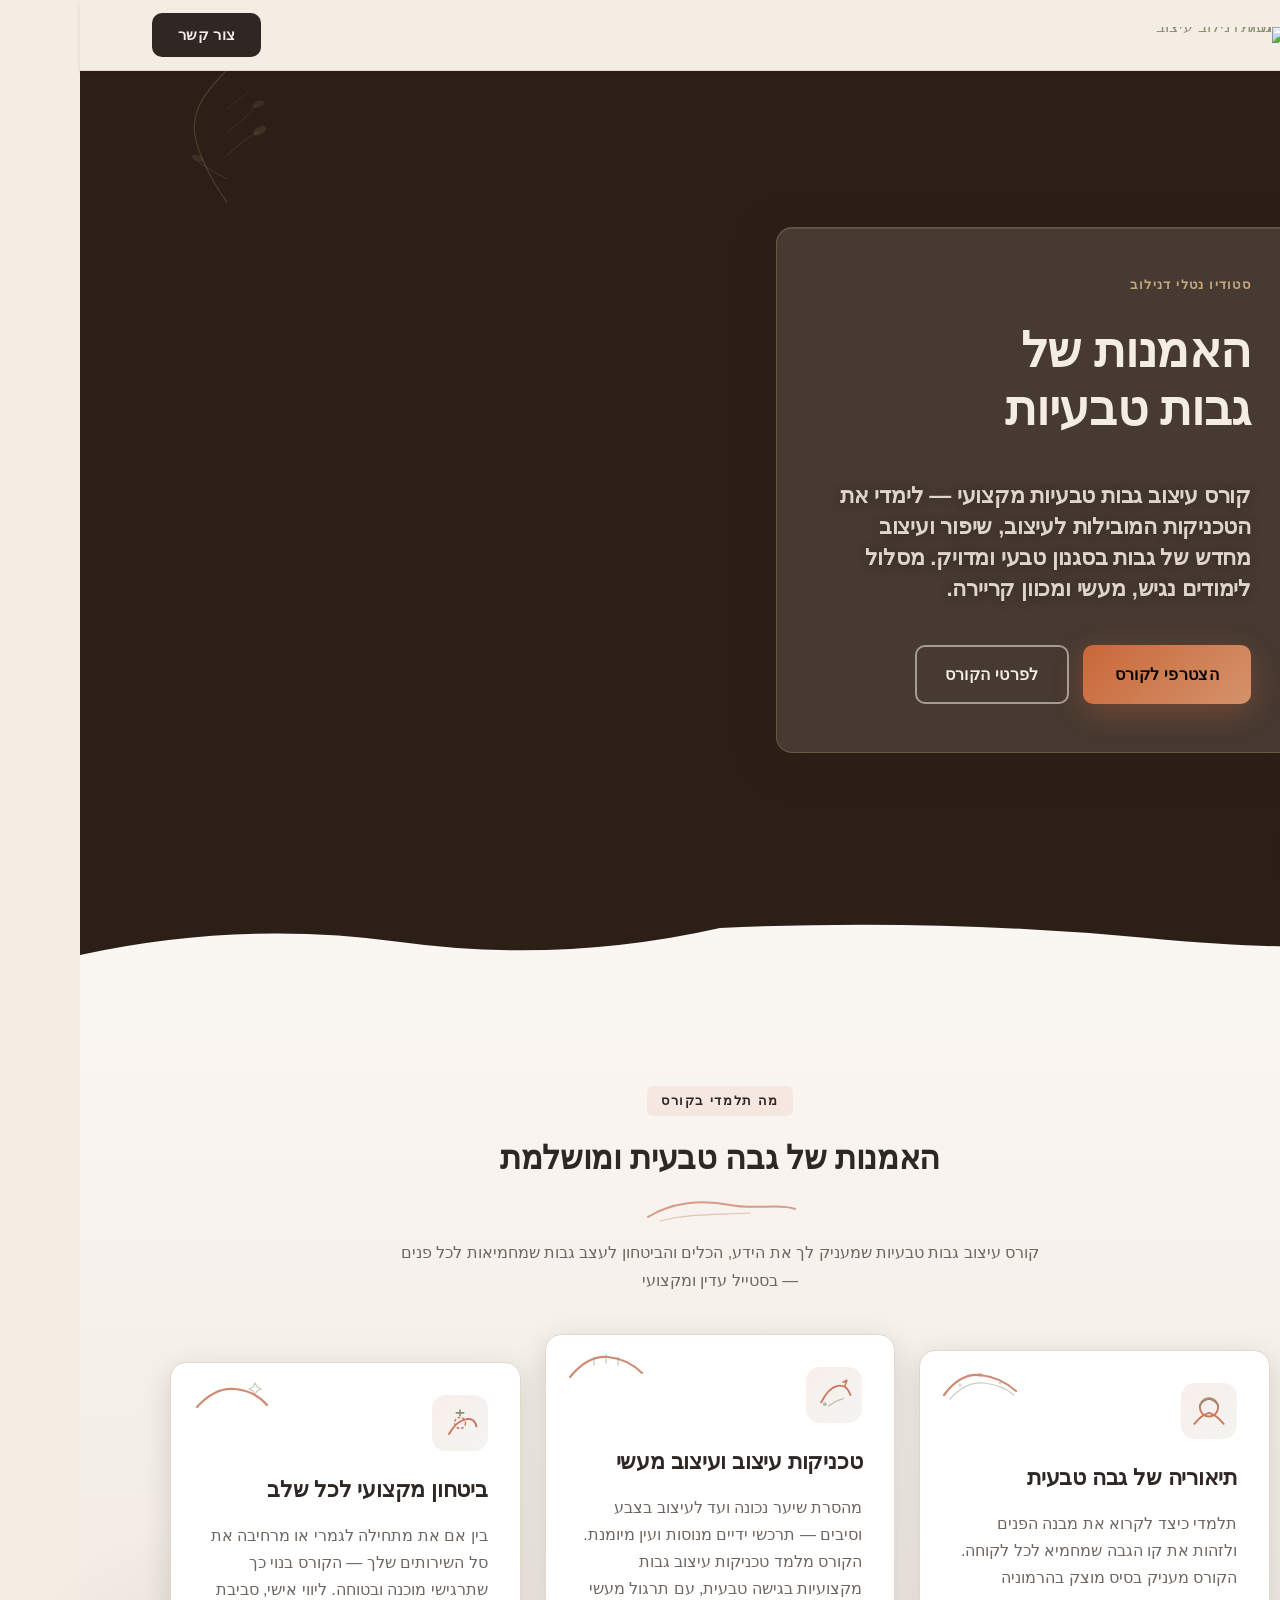
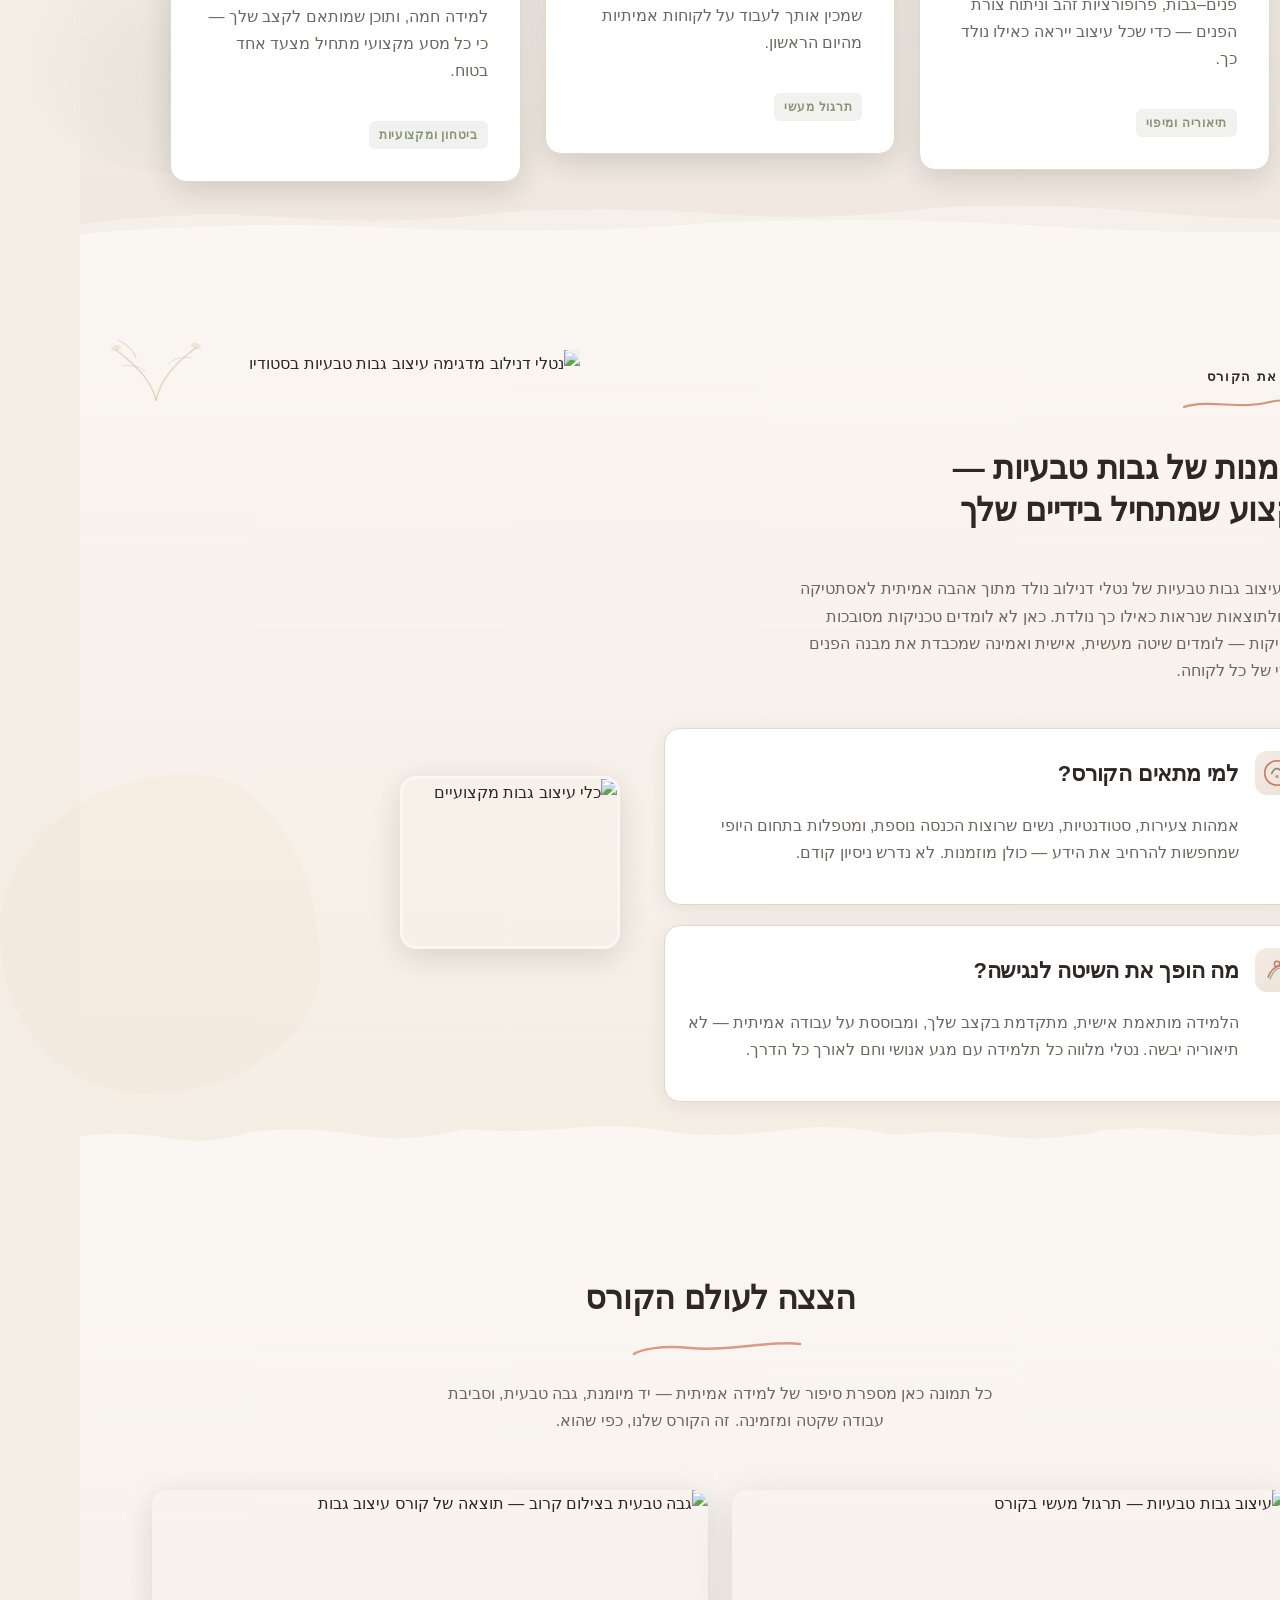
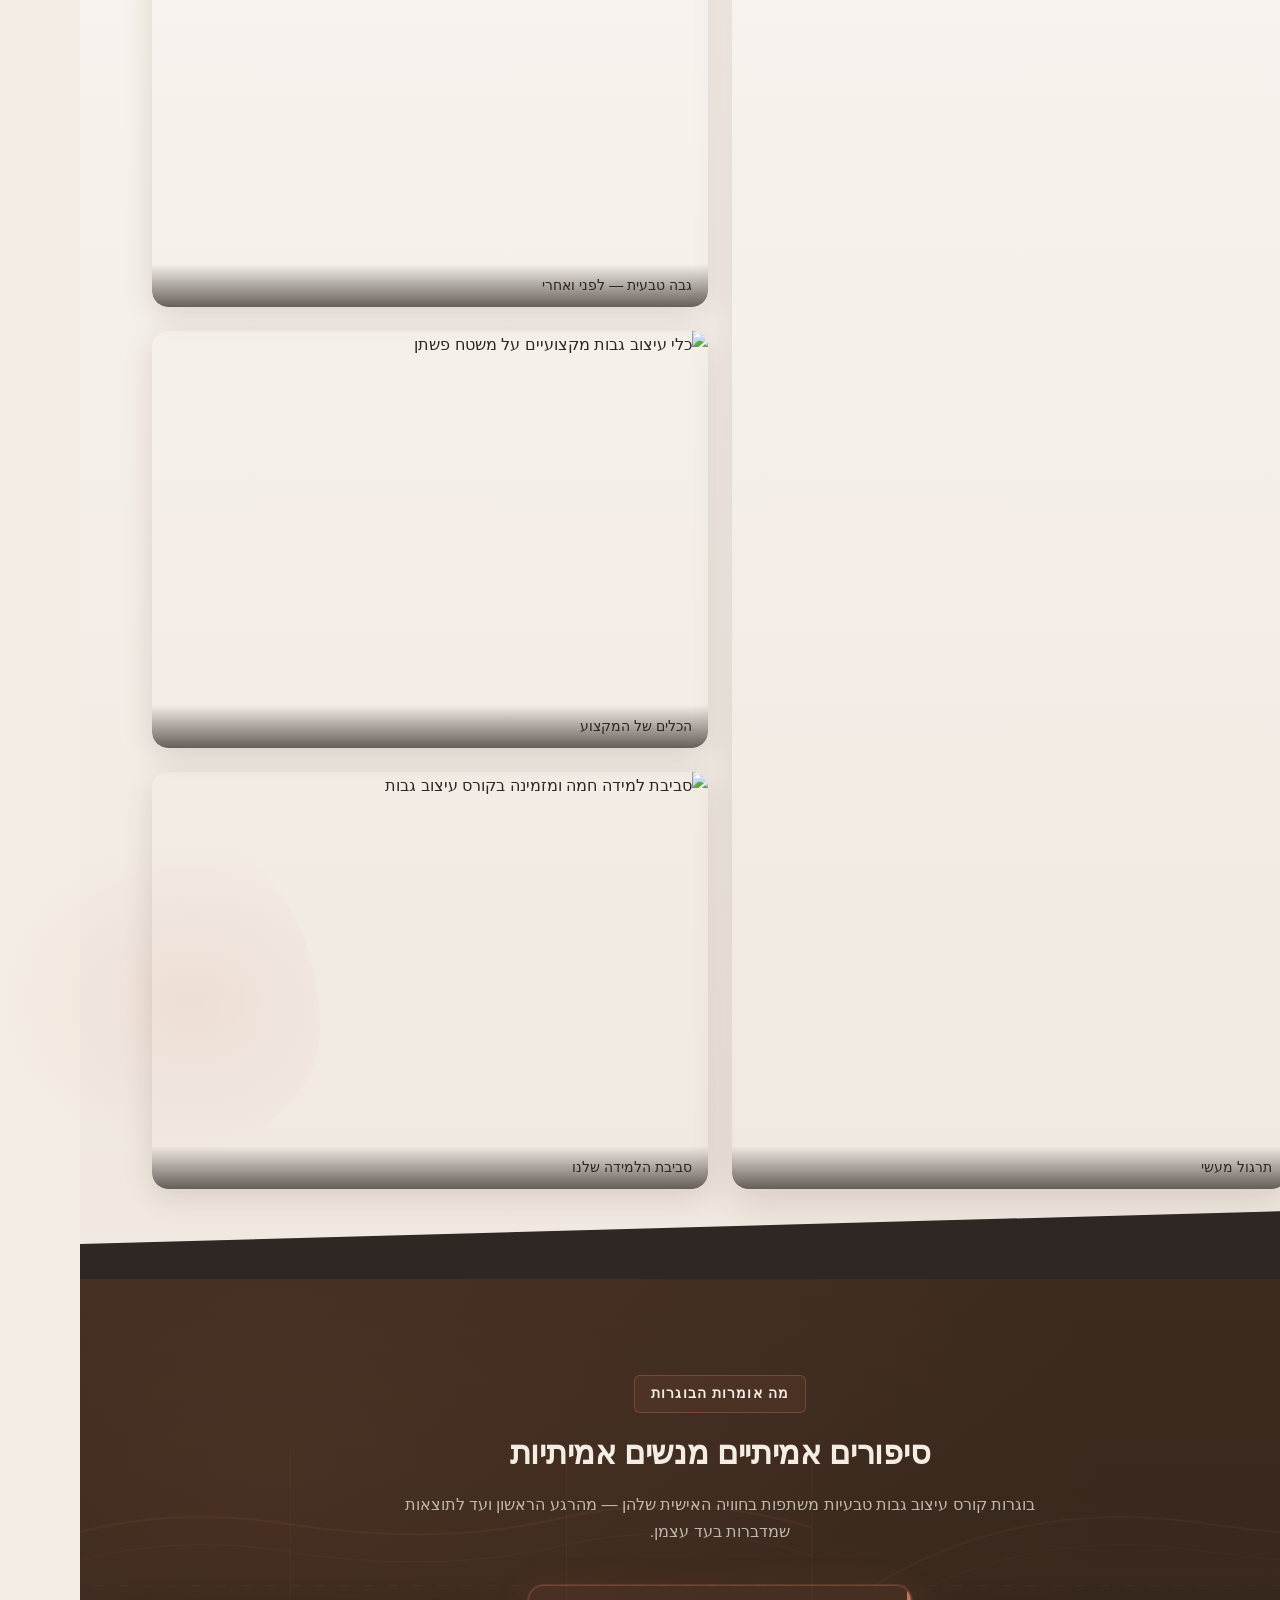
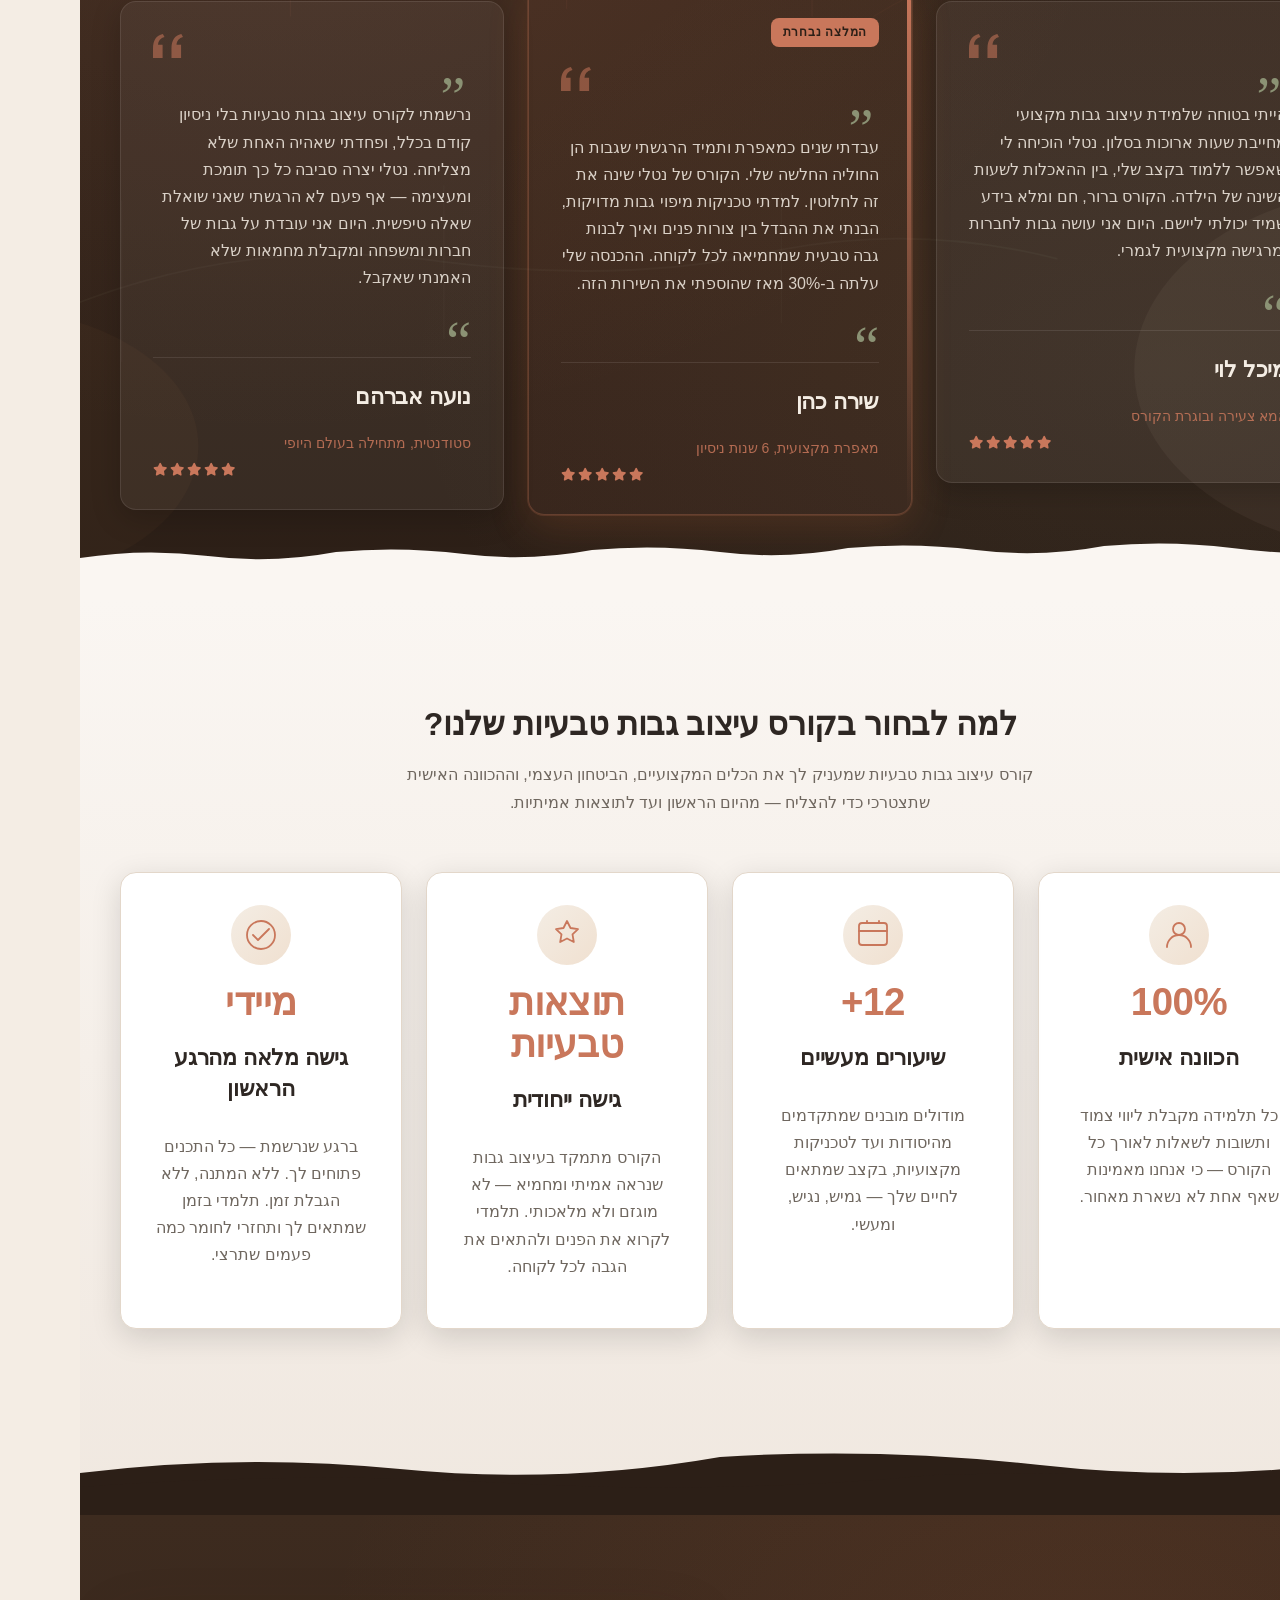
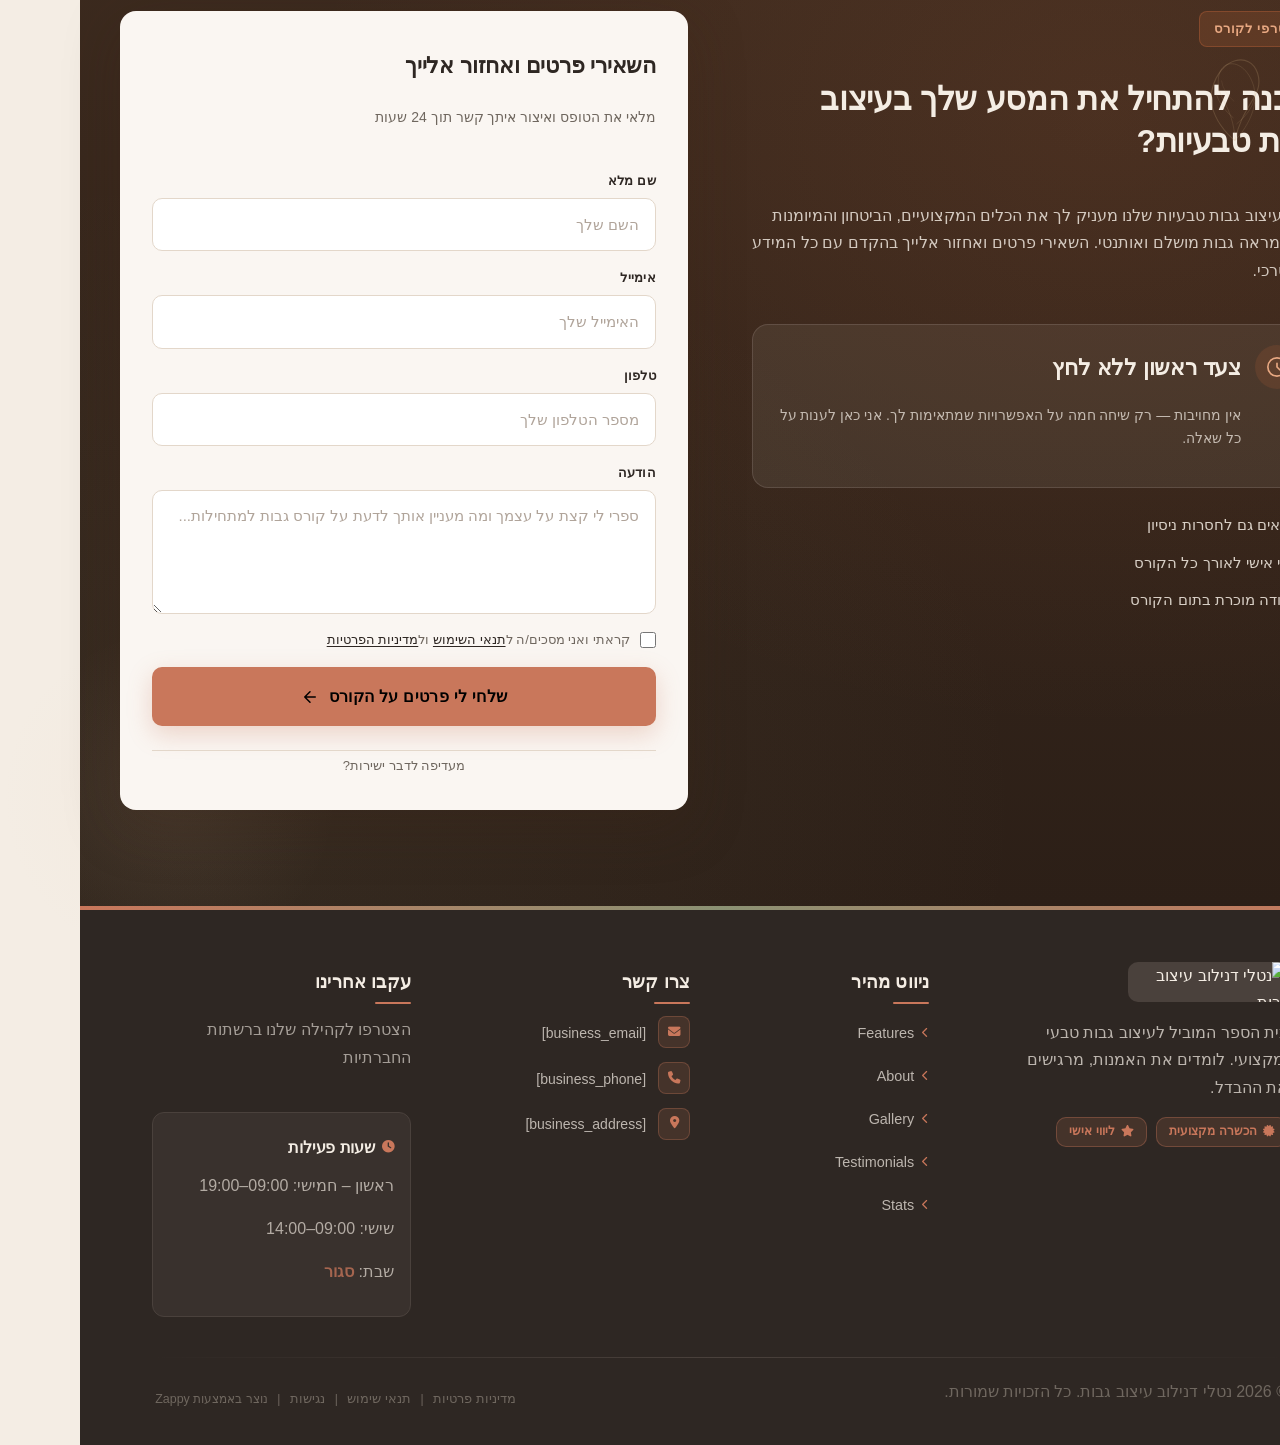
==== commit c8ae328a: "Incremental sync: 1 page(s) — update_image" ====
--- a/public/index.html
+++ b/public/index.html
@@ -1 +1 @@
-<!doctype html><html dir="rtl" lang="he"><head><meta charset="UTF-8"><meta content="width=device-width,initial-scale=1" name="viewport"><meta content="index, follow" name="robots"><title>גלי את הסוד לגבות מושלמות — נטלי דנילוב עיצוב גבות</title><meta content="רוצה ללמוד עיצוב גבות טבעיות כמו מקצוענית? קורס עיצוב גבות טבעיות של נטלי דנילוב מעניק לך את כל הכלים להצליח. הירשמי עכשיו!" name="description"><meta content="קורס עיצוב גבות טבעיות, קורס גבות למתחילות, קורס גבות אונליין, קורס עיצוב גבות, עיצוב גבות מקצועי" name="keywords"><link href="/assets/favicon.ico" rel="icon" type="image/x-icon"><link href="/assets/favicon-16x16.png" rel="icon" type="image/png" sizes="16x16"><link href="/assets/favicon-32x32.png" rel="icon" type="image/png" sizes="32x32"><link href="/assets/favicon-48x48.png" rel="icon" type="image/png" sizes="48x48"><link href="/assets/favicon-192x192.png" rel="icon" type="image/png" sizes="192x192"><link href="/assets/favicon-512x512.png" rel="icon" type="image/png" sizes="512x512"><link href="/assets/apple-touch-icon.png" rel="apple-touch-icon"><script>!function(){"use strict";var t="640242a4-dc3e-470f-aa96-5b673b23f9b2",e="https://api.zappy5.com/api/analytics/track",a=18e5,n=2592e6,o=!0,i=!0,r=!0;var s=function(){var e="zappy_visitor_"+t,a=null;try{if(a=localStorage.getItem(e)){var o=JSON.parse(a),i=Date.now();if(i-o.created<n)return o.lastSeen=i,localStorage.setItem(e,JSON.stringify(o)),o.id}}catch(t){console.warn("Zappy Analytics: LocalStorage not available")}var r="zv_"+Date.now()+"_"+Math.random().toString(36).substr(2,9);try{localStorage.setItem(e,JSON.stringify({id:r,created:Date.now(),lastSeen:Date.now()}))}catch(t){}return r}(),c=function(){var e="zappy_session_"+t,n=null;try{if(n=sessionStorage.getItem(e)){var o=JSON.parse(n),i=Date.now();if(i-o.timestamp<a)return o.timestamp=i,sessionStorage.setItem(e,JSON.stringify(o)),o.id}}catch(t){console.warn("Zappy Analytics: SessionStorage not available")}var r="zs_"+Date.now()+"_"+Math.random().toString(36).substr(2,9);try{sessionStorage.setItem(e,JSON.stringify({id:r,timestamp:Date.now()}))}catch(t){}return r}();function l(a,n){n=n||{};var o={website_id:t,event_type:a,page_path:window.location.pathname,referrer:document.referrer||"direct",visitor_id:s,session_id:c,metadata:n};if(navigator.sendBeacon){var i=new Blob([JSON.stringify(o)],{type:"application/json"});navigator.sendBeacon(e,i)}else fetch(e,{method:"POST",headers:{"Content-Type":"application/json"},body:JSON.stringify(o),keepalive:!0}).catch(function(t){console.warn("Zappy Analytics: Failed to track event",t)})}o&&l("pageview",{title:document.title,url:window.location.href}),i&&document.addEventListener("click",function(t){var e=t.target;if("BUTTON"===e.tagName||e.closest("button")){var a="BUTTON"===e.tagName?e:e.closest("button");l("click",{element:"button",text:a.textContent.trim().substring(0,100),id:a.id||null,class:a.className||null})}else if("A"===e.tagName||e.closest("a")){var n="A"===e.tagName?e:e.closest("a");l("navigation",{element:"link",text:n.textContent.trim().substring(0,100),href:n.href,external:n.hostname!==window.location.hostname})}},!0),r&&document.addEventListener("submit",function(t){var e=t.target;l("form_submit",{form_id:e.id||null,form_name:e.name||null,form_action:e.action||null,form_method:e.method||"GET"})},!0);var d=Date.now();window.addEventListener("beforeunload",function(){l("page_unload",{time_on_page:Math.floor((Date.now()-d)/1e3),page_path:window.location.pathname})}),window.zappyAnalytics={track:l,getVisitorId:function(){return s},getSessionId:function(){return c}}}()</script><meta content="גלי את הסוד לגבות מושלמות — נטלי דנילוב עיצוב גבות" property="og:title"><meta content="רוצה ללמוד עיצוב גבות טבעיות כמו מקצוענית? קורס עיצוב גבות טבעיות של נטלי דנילוב מעניק לך את כל הכלים להצליח. הירשמי עכשיו!" property="og:description"><meta content="summary_large_image" name="twitter:card"><meta content="גלי את הסוד לגבות מושלמות — נטלי דנילוב עיצוב גבות" name="twitter:title"><meta content="רוצה ללמוד עיצוב גבות טבעיות כמו מקצוענית? קורס עיצוב גבות טבעיות של נטלי דנילוב מעניק לך את כל הכלים להצליח. הירשמי עכשיו!" name="twitter:description"><meta content="website" property="og:type"><meta content="he_IL" property="og:locale"><link href="https://cdnjs.cloudflare.com/ajax/libs/font-awesome/6.4.0/css/all.min.css" rel="stylesheet"><style>.skip-link{position:absolute;top:0;left:0;transform:translateY(-200%);padding:12px 18px;background:var(--bg-dark,#1a1a1a);color:var(--text-light,#fff);font-weight:600;border-radius:0 0 8px 0;z-index:10000}.skip-link:focus{transform:none;outline:2px solid var(--ring,#fff);outline-offset:2px}:focus-visible{outline:2px solid var(--ring,currentColor);outline-offset:3px}</style><link href="/assets/favicon.ico" rel="icon" type="image/x-icon"><link href="/assets/favicon-16x16.png" rel="icon" type="image/png" sizes="16x16"><link href="/assets/favicon-32x32.png" rel="icon" type="image/png" sizes="32x32"><link href="/assets/favicon-48x48.png" rel="icon" type="image/png" sizes="48x48"><link href="/assets/favicon-192x192.png" rel="icon" type="image/png" sizes="192x192"><link href="/assets/favicon-512x512.png" rel="icon" type="image/png" sizes="512x512"><link href="/assets/apple-touch-icon.png" rel="apple-touch-icon"><link href="https://cdn.jsdelivr.net/npm/vanilla-cookieconsent@3/dist/cookieconsent.css" rel="stylesheet"><script src="https://cdn.jsdelivr.net/npm/vanilla-cookieconsent@3/dist/cookieconsent.umd.js"></script><script src="https://cdn.jsdelivr.net/gh/mickidum/acc_toolbar/acctoolbar/acctoolbar.min.js"></script><link href="/styles.css" rel="stylesheet"><style id="zappy-dropdown-submenu-styles">#navMenu li:has(.sub-menu),.nav-menu li:has(.sub-menu),.navbar li:has(.sub-menu),nav li:has(.sub-menu){position:relative}#navMenu .sub-menu,.nav-menu .sub-menu,.navbar .sub-menu,nav .sub-menu{display:block!important;position:absolute!important;top:100%;left:0;min-width:220px;background:#fff;border-radius:8px;box-shadow:0 8px 25px rgba(0,0,0,.15);padding:8px 0;opacity:0;visibility:hidden;transform:translateY(10px);transition:all .3s ease;z-index:1000;list-style:none;pointer-events:none}#navMenu li:hover>.sub-menu,.nav-menu li:hover>.sub-menu,.navbar li:hover>.sub-menu,nav li:hover>.sub-menu{opacity:1!important;visibility:visible!important;transform:translateY(0)!important;pointer-events:auto!important}.sub-menu li{list-style:none;margin:0;padding:0}.sub-menu a{display:block!important;padding:10px 16px!important;color:var(--text-dark,#333)!important;font-weight:500;text-decoration:none;white-space:nowrap;transition:background-color .2s}.sub-menu .zappy-nav-child>a{padding-left:28px!important;font-size:.9em!important;opacity:.85!important}[dir=rtl] .sub-menu .zappy-nav-child>a,html[lang=ar] .sub-menu .zappy-nav-child>a,html[lang=he] .sub-menu .zappy-nav-child>a{padding-left:10px!important;padding-right:28px!important}.sub-menu .zappy-nav-parent>a{font-weight:600!important}.sub-menu a:hover{background-color:#f5f5f5}[dir=rtl] .nav-menu .sub-menu,[dir=rtl] .navbar .sub-menu,[dir=rtl] nav .sub-menu,html[lang=ar] .nav-menu .sub-menu,html[lang=ar] .navbar .sub-menu,html[lang=ar] nav .sub-menu,html[lang=he] .nav-menu .sub-menu,html[lang=he] .navbar .sub-menu,html[lang=he] nav .sub-menu{left:auto!important;right:0!important}.sub-menu:empty,.sub-menu:not(:has(li)):not(:has(> a)),.sub-menu:not(:has(li:not(.zappy-hidden-menu-item))):not(:has(> a)){display:none!important;opacity:0!important;visibility:hidden!important;pointer-events:none!important}li:has(.menu-group-title):hover>.sub-menu{opacity:1!important;visibility:visible!important;transform:translateY(0)!important;pointer-events:auto!important}#navMenu>li>.menu-group-title,.nav-menu>li>.menu-group-title{display:inline-block;padding:.5rem 1rem;cursor:default;user-select:none}@media (max-width:768px){#navMenu .sub-menu,.nav-menu .sub-menu,.navbar .sub-menu,nav .sub-menu{position:static!important;transform:none!important;box-shadow:none!important;background:0 0!important;max-height:0;overflow:hidden;opacity:0;visibility:hidden;transition:max-height .3s ease,opacity .3s ease;padding:0!important;border-radius:0!important}#navMenu .sub-menu.mobile-expanded,.nav-menu .sub-menu.mobile-expanded,.navbar .sub-menu.mobile-expanded{max-height:none!important;overflow-y:visible!important;opacity:1!important;visibility:visible!important;padding:8px 0 8px 16px!important}[dir=rtl] .sub-menu.mobile-expanded,html[lang=he] .sub-menu.mobile-expanded{padding:8px 16px 8px 0!important}#navMenu li:hover>.sub-menu,.nav-menu li:hover>.sub-menu,.navbar li:hover>.sub-menu,nav li:hover>.sub-menu{opacity:0;visibility:hidden;pointer-events:none}#navMenu li>.sub-menu.mobile-expanded,.nav-menu li>.sub-menu.mobile-expanded,.navbar li>.sub-menu.mobile-expanded,nav li>.sub-menu.mobile-expanded{opacity:1!important;visibility:visible!important;pointer-events:auto!important}#navMenu li:has(.sub-menu),.nav-menu li:has(.sub-menu),.navbar li:has(.sub-menu),nav li:has(.sub-menu){display:flex!important;flex-wrap:wrap!important;align-items:center!important;position:relative!important;min-height:44px!important}#navMenu li:has(.sub-menu)>a,.nav-menu li:has(.sub-menu)>a,.navbar li:has(.sub-menu)>a,nav li:has(.sub-menu)>a{flex:1!important;min-width:0!important}#navMenu li:has(.sub-menu)>.menu-group-title,.nav-menu li:has(.sub-menu)>.menu-group-title,.navbar li:has(.sub-menu)>.menu-group-title,nav li:has(.sub-menu)>.menu-group-title{flex:1!important;min-width:0!important;padding:0!important;line-height:inherit!important}#navMenu li:has(.sub-menu)>.sub-menu,.nav-menu li:has(.sub-menu)>.sub-menu,.navbar li:has(.sub-menu)>.sub-menu,nav li:has(.sub-menu)>.sub-menu{flex-basis:100%!important;width:100%!important}#navMenu li:has(.sub-menu)>a [class*=arrow],#navMenu li:has(.sub-menu)>a [class*=chevron],.nav-menu li:has(.sub-menu)>a .fa-angle-down,.nav-menu li:has(.sub-menu)>a .fa-chevron-down,.nav-menu li:has(.sub-menu)>a [class*=arrow],.nav-menu li:has(.sub-menu)>a [class*=chevron],nav li:has(.sub-menu)>a [class*=arrow],nav li:has(.sub-menu)>a [class*=chevron]{display:none!important;visibility:hidden!important}.mobile-submenu-toggle{display:flex!important;align-items:center!important;justify-content:center!important;width:44px!important;height:auto!important;background:0 0!important;border:none!important;cursor:pointer!important;color:var(--text-dark)!important;position:static!important;flex-shrink:0!important;align-self:stretch!important;z-index:2!important;padding:0!important;margin:0!important}.mobile-submenu-toggle::after{content:''!important;width:0!important;height:0!important;border-left:6px solid transparent!important;border-right:6px solid transparent!important;border-top:7px solid currentColor!important;transition:transform .3s ease!important}.mobile-submenu-toggle.expanded::after{transform:rotate(180deg)!important}.sub-menu a{padding:10px 0!important;display:block!important;color:var(--text-dark)!important;white-space:normal!important}.sub-menu .zappy-nav-child>a{padding-left:28px!important;font-size:.9em!important;opacity:.85!important}[dir=rtl] .sub-menu .zappy-nav-child>a,html[lang=ar] .sub-menu .zappy-nav-child>a,html[lang=he] .sub-menu .zappy-nav-child>a{padding-left:0!important;padding-right:28px!important}.sub-menu .zappy-nav-parent>a{font-weight:600!important}#navMenu.active,.nav-menu.active{max-width:100vw!important;overflow-x:hidden!important;box-sizing:border-box!important}.navbar .sub-menu li a,.zappy-products-dropdown .sub-menu a,nav.navbar .sub-menu li a{color:var(--text-dark)!important}}@media (min-width:769px){.mobile-submenu-toggle{display:none!important}}</style><style id="zappy-widget-visibility">html[dir=rtl] .whatsapp-float{right:20px!important;left:auto!important}html:not([dir]) .whatsapp-float,html[dir=ltr] .whatsapp-float{left:20px!important;right:auto!important}html[dir=rtl] #mic-access-tool-general-button,html[dir=rtl] #mic-init-access-tool #mic-access-tool-general-button,html[dir=rtl] #mic-init-access-tool .mic-access-tool-general-button,html[dir=rtl] ._access-icon,html[dir=rtl] .mic-access-tool-general-button{left:20px!important;right:auto!important}html:not([dir]) #mic-access-tool-general-button,html:not([dir]) #mic-init-access-tool #mic-access-tool-general-button,html:not([dir]) #mic-init-access-tool .mic-access-tool-general-button,html:not([dir]) ._access-icon,html:not([dir]) .mic-access-tool-general-button,html[dir=ltr] #mic-access-tool-general-button,html[dir=ltr] #mic-init-access-tool #mic-access-tool-general-button,html[dir=ltr] #mic-init-access-tool .mic-access-tool-general-button,html[dir=ltr] ._access-icon,html[dir=ltr] .mic-access-tool-general-button{right:20px!important;left:auto!important}@media (max-width:768px){.whatsapp-float{display:flex!important}}@media (min-width:769px){.whatsapp-float{display:flex!important}}@media (max-width:768px){#mic-access-tool-general-button,#mic-init-access-tool #mic-access-tool-general-button,#mic-init-access-tool .mic-access-tool-general-button,._access-icon,.mic-access-tool-general-button{display:flex!important;visibility:visible!important;opacity:1!important;pointer-events:auto!important}#mic-access-tool-box.opened-mic-access-tool,#mic-init-access-tool #mic-access-tool-box.opened-mic-access-tool,.mic-access-tool-box.opened-mic-access-tool{visibility:visible!important;opacity:1!important;pointer-events:auto!important}}@media (min-width:769px){#mic-access-tool-general-button,#mic-init-access-tool #mic-access-tool-general-button,#mic-init-access-tool .mic-access-tool-general-button,._access-icon,.mic-access-tool-general-button{display:flex!important;visibility:visible!important;opacity:1!important;pointer-events:auto!important}#mic-access-tool-box.opened-mic-access-tool,#mic-init-access-tool #mic-access-tool-box.opened-mic-access-tool,.mic-access-tool-box.opened-mic-access-tool{visibility:visible!important;opacity:1!important;pointer-events:auto!important}}</style></head><body><a href="#main" class="skip-link">דלג לתוכן הראשי</a><nav class="navbar" dir="rtl"><button class="mobile-toggle" aria-label="Menu" id="mobileToggle"><svg viewBox="0 0 24 24" fill="none" height="24" width="24" class="hamburger-icon"><path d="M3 12h18M3 6h18M3 18h18" stroke="currentColor" stroke-width="2" stroke-linecap="round"></path></svg> <svg viewBox="0 0 24 24" fill="none" height="24" width="24" class="close-icon" style="display:none"><path d="M18 6L6 18M6 6l12 12" stroke="currentColor" stroke-width="2" stroke-linecap="round"></path></svg></button> <button class="phone-header-btn" aria-label="Call" data-phone="[business_phone]"><svg viewBox="0 0 24 24" fill="currentColor" height="20" width="20"><path d="M22 16.92v3a2 2 0 0 1-2.18 2 19.79 19.79 0 0 1-8.63-3.07 19.5 19.5 0 0 1-6-6 19.79 19.79 0 0 1-3.07-8.67A2 2 0 0 1 4.11 2h3a2 2 0 0 1 2 1.72 12.84 12.84 0 0 0 .7 2.81 2 2 0 0 1-.45 2.11L8.09 9.91a16 16 0 0 0 6 6l1.27-1.27a2 2 0 0 1 2.11-.45 12.84 12.84 0 0 0 2.81.7A2 2 0 0 1 22 16.92z"></path></svg></button><div class="nav-container"><div class="nav-right-group"><div class="nav-brand"><a href="/" class="logo-link"><img alt="נטלי דנילוב עיצוב גבות" src="/assets/site-----image-1.webp" class="logo"></a></div><ul class="nav-menu" id="navMenu"></ul></div><div class="nav-cta-container"><a href="#contact" class="nav-cta-btn">צור קשר</a></div></div></nav><script>window.addEventListener("load",function(){const e=document.querySelector(".navbar, nav, header");if(!e)return void console.log("[Navbar] Navbar element not found");let t=document.getElementById("mobileToggle")||document.querySelector(".mobile-toggle")||document.querySelector(".hamburger")||document.querySelector(".hamburger-menu")||document.querySelector(".menu-toggle")||document.querySelector(".burger-menu")||document.querySelector('[aria-label="Menu"]')||document.querySelector('[aria-label="תפריט"]');const n=document.querySelector(".phone-header-btn"),o=window.getComputedStyle(e);let r=o.backgroundColor;if(console.log("[Navbar] Initial navbar background:",r),"transparent"===r||"rgba(0, 0, 0, 0)"===r||r.startsWith("rgba")&&r.includes(", 0)")){const e=o.backgroundImage;if(e&&"none"!==e)console.log("[Navbar] Navbar has background image/gradient, using dark text"),r="rgb(240, 240, 240)";else{const e=window.getComputedStyle(document.body).backgroundColor;console.log("[Navbar] Navbar transparent, using body background:",e),r=e}}const a=r.match(/\d+/g);if(a&&a.length>=3){const e=(.299*parseInt(a[0])+.587*parseInt(a[1])+.114*parseInt(a[2]))/255;console.log("[Navbar] Mobile button colors preserved from Claude CSS (luminance:",e.toFixed(2)+")");const o=document.createElement("style");o.id="zappy-mobile-nav-fix";document.documentElement.lang;document.documentElement.dir,o.textContent='\n        /* Hide mobile buttons on desktop, show only on mobile */\n        @media (min-width: 769px) {\n          .mobile-toggle,\n          .phone-header-btn {\n            display: none !important;\n          }\n        }\n        \n        /* Show and position mobile buttons correctly on mobile */\n        @media (max-width: 768px) {\n          .navbar,\n          nav.navbar {\n            min-height: 70px !important;\n          }\n\n          .mobile-toggle,\n          .phone-header-btn {\n            position: absolute !important;\n            top: 0 !important;\n            bottom: 0 !important;\n            margin-top: auto !important;\n            margin-bottom: auto !important;\n            transform: none !important;\n            z-index: 1001 !important;\n            display: flex !important;\n            align-items: center !important;\n            justify-content: center !important;\n            width: 36px !important;\n            height: 36px !important;\n            border-radius: 50% !important;\n            border: none !important;\n            cursor: pointer !important;\n            padding: 6px !important;\n            background: none !important;\n            color: var(--nav-text, var(--text-dark)) !important;\n            touch-action: manipulation !important;\n            -webkit-tap-highlight-color: transparent !important;\n          }\n\n          html[data-zappy-site-type="ecommerce"] .phone-header-btn,\n          body[data-zappy-site-type="ecommerce"] .phone-header-btn,\n          html[data-zappy-site-type="ecommerce"] header .phone-header-btn,\n          html[data-zappy-site-type="ecommerce"] nav .phone-header-btn {\n            display: none !important;\n            visibility: hidden !important;\n            width: 0 !important;\n            height: 0 !important;\n            min-width: 0 !important;\n            overflow: hidden !important;\n          }\n          \n          /* LTR positioning (default): hamburger LEFT, phone RIGHT */\n          html:not([dir="rtl"]):not([lang="he"]):not([lang="ar"]) .mobile-toggle,\n          html[dir="ltr"] .mobile-toggle {\n            left: 12px !important;\n            right: auto !important;\n          }\n          html:not([dir="rtl"]):not([lang="he"]):not([lang="ar"]) .phone-header-btn,\n          html[dir="ltr"] .phone-header-btn {\n            right: 12px !important;\n            left: auto !important;\n          }\n          \n          /* RTL positioning: hamburger RIGHT, phone LEFT */\n          html[dir="rtl"] .mobile-toggle,\n          html[lang="he"] .mobile-toggle,\n          html[lang="ar"] .mobile-toggle {\n            right: 12px !important;\n            left: auto !important;\n          }\n          html[dir="rtl"] .phone-header-btn,\n          html[lang="he"] .phone-header-btn,\n          html[lang="ar"] .phone-header-btn {\n            left: 12px !important;\n            right: auto !important;\n          }\n          \n          /* CRITICAL: Ensure nav-container has min-height on mobile */\n          /* All children are positioned absolutely/fixed on mobile, so height:auto collapses to 0 */\n          .nav-container {\n            min-height: 70px !important;\n            position: relative !important;\n          }\n          \n          /* Ensure SVG icons are properly sized and inherit color */\n          .mobile-toggle svg,\n          .phone-header-btn svg {\n            width: 24px !important;\n            height: 24px !important;\n            /* Don\'t force display - let JavaScript control hamburger/close toggle */\n          }\n          \n          /* Reset nav-cta-container on mobile - remove desktop box-shadow/padding */\n          /* that creates a visible ghost box when CTA button is hidden */\n          .nav-cta-container {\n            box-shadow: none !important;\n            padding: 0 !important;\n          }\n          \n          /* Hide nav-cta-container entirely on mobile when there\'s no lang-switcher */\n          /* (only the CTA button is inside, and it\'s hidden on mobile) */\n          .nav-cta-container:not(:has(.lang-switcher)) {\n            display: none !important;\n          }\n          \n          /* CRITICAL: Prevent hero image fade gradient from bleeding over headline text */\n          /* The .image-fade-gradient has bottom: -30px (extends below parent) */\n          /* On mobile stacked layout, this overlaps the h1 text below the image */\n          .hero-image-column {\n            overflow: hidden !important;\n          }\n          .image-fade-gradient {\n            bottom: 0 !important;\n          }\n          \n          /* Hide desktop language switcher on mobile - hamburger menu handles it */\n          /* High specificity to override stored CSS */\n          .lang-switcher,\n          .nav-cta-container .lang-switcher,\n          .nav-container .lang-switcher,\n          .navbar .lang-switcher,\n          .navbar .nav-cta-container .lang-switcher {\n            display: none !important;\n          }\n        }\n      ';const r=document.getElementById("zappy-mobile-nav-fix");r&&r.remove(),document.head.appendChild(o),console.log("[Navbar] Critical CSS injected for mobile nav positioning");const i=window.innerWidth<=768;if(t){const e=t.querySelector(".hamburger-icon"),n=t.querySelector(".close-icon");e&&(e.style.setProperty("width","24px","important"),e.style.setProperty("height","24px","important"),e.style.setProperty("display","block","important")),n&&(n.style.setProperty("width","24px","important"),n.style.setProperty("height","24px","important"),n.style.setProperty("display","none","important")),i?(t.style.setProperty("position","absolute","important"),t.style.setProperty("top","0","important"),t.style.setProperty("bottom","0","important"),t.style.setProperty("margin-top","auto","important"),t.style.setProperty("margin-bottom","auto","important"),t.style.setProperty("transform","none","important"),t.style.setProperty("z-index","1001","important"),t.style.removeProperty("left"),t.style.removeProperty("right"),console.log("[Navbar] Mobile toggle positioning applied (mobile viewport)")):(t.style.removeProperty("position"),t.style.removeProperty("top"),t.style.removeProperty("transform"),t.style.removeProperty("z-index"),t.style.removeProperty("left"),t.style.removeProperty("right"),console.log("[Navbar] Desktop viewport - cleared mobile toggle inline positioning"))}if(n){const e=n.querySelector("svg");e&&(e.style.width="24px",e.style.height="24px",e.setAttribute("width","24"),e.setAttribute("height","24")),i?(n.style.setProperty("position","absolute","important"),n.style.setProperty("top","0","important"),n.style.setProperty("bottom","0","important"),n.style.setProperty("margin-top","auto","important"),n.style.setProperty("margin-bottom","auto","important"),n.style.setProperty("transform","none","important"),n.style.setProperty("z-index","1001","important"),n.style.removeProperty("left"),n.style.removeProperty("right"),console.log("[Navbar] Phone button positioning applied (mobile viewport)")):(n.style.removeProperty("position"),n.style.removeProperty("top"),n.style.removeProperty("transform"),n.style.removeProperty("z-index"),n.style.removeProperty("left"),n.style.removeProperty("right"),console.log("[Navbar] Desktop viewport - cleared phone button inline positioning"))}}else console.log("[Navbar] Could not parse background color:",r);t=document.getElementById("mobileToggle")||document.querySelector(".mobile-toggle")||document.querySelector(".hamburger")||document.querySelector(".hamburger-menu")||document.querySelector(".menu-toggle")||document.querySelector(".burger-menu")||document.querySelector('[aria-label="Menu"]')||document.querySelector('[aria-label="תפריט"]');const i=document.getElementById("navMenu")||document.querySelector(".nav-menu")||document.querySelector(".nav-links")||document.querySelector("nav ul:not(.submenu)");if(!t||!i)return void console.log("[Navbar] Mobile toggle or menu not found:",{toggle:!!t,menu:!!i});i.id||(i.id="navMenu"),console.log("[Navbar] Initializing mobile menu...");const l=t.cloneNode(!0);t.parentNode.replaceChild(l,t);var s=0;function p(e){var t=Date.now();t-s<300||(s=t,function(e){e.preventDefault(),e.stopPropagation();const t=l.querySelector(".hamburger-icon"),n=l.querySelector(".close-icon");i.classList.contains("active")?(i.classList.remove("active"),t&&t.style.setProperty("display","block","important"),n&&n.style.setProperty("display","none","important"),document.body.style.overflow="",console.log("[Navbar] Menu closed")):(i.classList.add("active"),t&&t.style.setProperty("display","none","important"),n&&n.style.setProperty("display","block","important"),document.body.style.overflow="hidden",console.log("[Navbar] Menu opened"))}(e))}l.addEventListener("click",p),l.addEventListener("touchend",p),i.querySelectorAll("a").forEach(function(e){e.addEventListener("click",function(){if("#"===this.getAttribute("href"))return;const e=l.querySelector(".hamburger-icon"),t=l.querySelector(".close-icon");i.classList.remove("active"),e&&e.style.setProperty("display","block","important"),t&&t.style.setProperty("display","none","important"),document.body.style.overflow="",console.log("[Navbar] Menu closed (link clicked)")})});var m=i.querySelectorAll(".dropdown-toggle");m.forEach(function(e){e.addEventListener("click",function(e){e.preventDefault(),e.stopPropagation();var t=this.closest(".nav-dropdown");t&&(t.parentNode.querySelectorAll(".nav-dropdown.open").forEach(function(e){e!==t&&e.classList.remove("open")}),t.classList.toggle("open"),console.log("[Navbar] Dropdown toggled:",t.classList.contains("open")?"open":"closed"))})}),document.addEventListener("click",function(e){e.target.closest(".nav-dropdown")||document.querySelectorAll(".nav-dropdown.open").forEach(function(e){e.classList.remove("open")})}),console.log("[Navbar] Dropdown handlers initialized for "+m.length+" dropdowns"),n&&n.addEventListener("click",function(){const e=document.querySelectorAll('a[href^="tel:"]'),t=e.length>0?e[0].getAttribute("href").replace("tel:",""):"[business_phone]";window.location.href="tel:"+t,console.log("[Navbar] Phone button clicked")}),console.log("[Navbar] Mobile menu initialized successfully")})</script><main id="main"><section class="index-hero-section" data-band-index="0" data-layout-spec="בית-hero" dir="rtl" id="hero" data-hero-type="fullscreen-scrim"><div class="hero-bg-wrapper"><img alt="עיצוב גבות טבעיות בסטודיו מקצועי" src="/assets/site-index-hero-image-1.webp" data-context="Warm professional beauty studio scene: a skilled woman with elegant hands shaping natural eyebrows using fine grooming tools on a client. Shallow depth of field, soft golden-hour warm light, muted earthy tones of cream, cocoa, and terracotta. Studio counter with small brushes and tools visible. Calm, premium, editorial feel. No text, no logos." data-placeholder="index-hero-image-1" height="700" loading="eager" width="1200" class="hero-bg-img" data-hero-bg="true" fetchpriority="high"></div><div class="hero-scrim" aria-hidden="true"></div><svg viewBox="0 0 180 200" xmlns="http://www.w3.org/2000/svg" fill="none" aria-hidden="true" data-no-icon-edit="true" class="hero-botanical-deco"><path d="M90 180 C90 180 60 140 50 100 C40 60 70 30 90 10" fill="none" stroke="#C9A87C" stroke-width="1.5" opacity="0.22" stroke-linecap="round"></path><path d="M90 120 C90 120 110 100 130 90" fill="none" stroke="#C9A87C" stroke-width="1.2" opacity="0.18" stroke-linecap="round"></path><path d="M90 150 C90 150 65 138 50 125" fill="none" stroke="#C9A87C" stroke-width="1.2" opacity="0.18" stroke-linecap="round"></path><path d="M90 90 C90 90 115 72 128 55" fill="none" stroke="#C9A87C" stroke-width="1.1" opacity="0.15" stroke-linecap="round"></path><path d="M90 60 C90 60 105 48 118 38" fill="none" stroke="#C9A87C" stroke-width="1" opacity="0.13" stroke-linecap="round"></path><ellipse cx="132" cy="88" fill="#C9A87C" opacity="0.13" rx="9" ry="5" transform="rotate(-30 132 88)"></ellipse><ellipse cx="130" cy="54" fill="#C9A87C" opacity="0.11" rx="8" ry="4" transform="rotate(-20 130 54)"></ellipse><ellipse cx="52" cy="123" fill="#C9A87C" opacity="0.11" rx="8" ry="4" transform="rotate(20 52 123)"></ellipse></svg><div class="hero-content-wrapper"><div class="hero-card"><span class="hero-studio-label">סטודיו נטלי דנילוב</span><h1 class="hero-headline">האמנות של<br>גבות טבעיות</h1><h3 class="hero-subtitle">קורס עיצוב גבות טבעיות מקצועי — לימדי את הטכניקות המובילות לעיצוב, שיפור ועיצוב מחדש של גבות בסגנון טבעי ומדויק. מסלול לימודים נגיש, מעשי ומכוון קריירה.</h3><div class="hero-ctas"><a href="#contact" class="hero-btn-primary">הצטרפי לקורס</a> <a href="#course-highlights" class="hero-btn-secondary">לפרטי הקורס</a></div></div></div><div class="index-hero-divider-wrapper"><svg viewBox="0 0 1200 90" xmlns="http://www.w3.org/2000/svg" aria-hidden="true" data-no-icon-edit="true" preserveAspectRatio="none"><path d="M0,90 L0,55 Q150,20 300,42 T600,28 Q800,18 1000,38 T1200,30 L1200,90 Z" fill="#FAF6F2"></path></svg></div></section><section class="index-features-section" data-band-index="1" data-layout-spec="בית-features" dir="rtl" id="features"><div class="ifs-blob" aria-hidden="true"></div><div class="ifs-container"><div class="ifs-intro"><span class="ifs-eyebrow">מה תלמדי בקורס</span><h2 class="ifs-title">האמנות של גבה טבעית ומושלמת</h2><div class="ifs-flourish" aria-hidden="true"><svg viewBox="0 0 160 28" xmlns="http://www.w3.org/2000/svg" fill="none" height="28" width="160" aria-hidden="true" data-no-icon-edit="true"><path d="M8,22 C30,8 60,4 90,10 C115,15 140,8 155,14" fill="none" stroke="var(--secondary)" stroke-width="2" opacity="0.7" stroke-linecap="round"></path><path d="M20,26 C50,18 80,20 110,18" fill="none" stroke="var(--secondary)" stroke-width="1.2" opacity="0.4" stroke-linecap="round"></path></svg></div><p class="ifs-subtitle">קורס עיצוב גבות טבעיות שמעניק לך את הידע, הכלים והביטחון לעצב גבות שמחמיאות לכל פנים — בסטייל עדין ומקצועי</p></div><div class="ifs-grid"><article class="ifs-card ifs-card--1"><div class="ifs-card-motif" aria-hidden="true"><svg viewBox="0 0 80 36" xmlns="http://www.w3.org/2000/svg" fill="none" height="36" width="80" aria-hidden="true" data-no-icon-edit="true"><path d="M4,28 Q20,6 40,8 Q60,10 76,24" fill="none" stroke="var(--secondary)" stroke-width="2.2" stroke-linecap="round"></path><path d="M10,32 Q26,14 44,16 Q62,18 74,28" fill="none" stroke="var(--accent)" stroke-width="1.2" opacity="0.55" stroke-linecap="round"></path><circle cx="40" cy="8" r="2.2" fill="var(--secondary)" opacity="0.5"></circle><circle cx="20" cy="18" r="1.5" fill="var(--accent)" opacity="0.4"></circle><circle cx="60" cy="16" r="1.5" fill="var(--accent)" opacity="0.4"></circle></svg></div><div class="ifs-card-icon" aria-hidden="true"><svg viewBox="0 0 48 48" xmlns="http://www.w3.org/2000/svg" fill="none" height="44" width="44" data-element-type="icon" data-icon-type="svg"><circle cx="24" cy="20" r="10" fill="none" stroke="var(--secondary)" stroke-width="2"></circle><path d="M8,38 Q16,28 24,26 Q32,28 40,38" fill="none" stroke="var(--secondary)" stroke-width="2" stroke-linecap="round"></path><path d="M14,18 Q18,12 24,11 Q30,12 34,18" fill="none" stroke="var(--accent)" stroke-width="1.5" stroke-linecap="round"></path></svg></div><div class="ifs-card-body"><h3 class="ifs-card-title">תיאוריה של גבה טבעית</h3><p class="ifs-card-text">תלמדי כיצד לקרוא את מבנה הפנים ולזהות את קו הגבה שמחמיא לכל לקוחה. הקורס מעניק בסיס מוצק בהרמוניה פנים–גבות, פרופורציות זהב וניתוח צורת הפנים — כדי שכל עיצוב ייראה כאילו נולד כך.</p></div><div class="ifs-card-tag">תיאוריה ומיפוי</div></article><article class="ifs-card ifs-card--2"><div class="ifs-card-motif" aria-hidden="true"><svg viewBox="0 0 80 36" xmlns="http://www.w3.org/2000/svg" fill="none" height="36" width="80" aria-hidden="true" data-no-icon-edit="true"><path d="M4,26 Q22,4 42,6 Q62,8 76,22" fill="none" stroke="var(--secondary)" stroke-width="2.2" stroke-linecap="round"></path><line opacity="0.6" stroke="var(--accent)" stroke-width="1.2" x1="28" x2="28" y1="6" y2="14" stroke-linecap="round"></line><line opacity="0.6" stroke="var(--accent)" stroke-width="1.2" x1="40" x2="40" y1="4" y2="12" stroke-linecap="round"></line><line opacity="0.6" stroke="var(--accent)" stroke-width="1.2" x1="52" x2="52" y1="6" y2="14" stroke-linecap="round"></line></svg></div><div class="ifs-card-icon" aria-hidden="true"><svg viewBox="0 0 48 48" xmlns="http://www.w3.org/2000/svg" fill="none" height="44" width="44" data-element-type="icon" data-icon-type="svg"><path d="M10,32 Q18,16 28,14 Q38,12 42,24" fill="none" stroke="var(--secondary)" stroke-width="2" stroke-linecap="round"></path><path d="M36,14 L38,8 M38,8 L34,10" fill="none" stroke="var(--secondary)" stroke-width="1.8" stroke-linecap="round" stroke-linejoin="round"></path><circle cx="14" cy="34" r="2" fill="var(--accent)" opacity="0.6"></circle><path d="M18,36 Q26,30 34,28" fill="none" stroke="var(--accent)" stroke-width="1.4" opacity="0.5" stroke-linecap="round"></path></svg></div><div class="ifs-card-body"><h3 class="ifs-card-title">טכניקות עיצוב ועיצוב מעשי</h3><p class="ifs-card-text">מהסרת שיער נכונה ועד לעיצוב בצבע וסיבים — תרכשי ידיים מנוסות ועין מיומנת. הקורס מלמד טכניקות עיצוב גבות מקצועיות בגישה טבעית, עם תרגול מעשי שמכין אותך לעבוד על לקוחות אמיתיות מהיום הראשון.</p></div><div class="ifs-card-tag">תרגול מעשי</div></article><article class="ifs-card ifs-card--3"><div class="ifs-card-motif" aria-hidden="true"><svg viewBox="0 0 80 36" xmlns="http://www.w3.org/2000/svg" fill="none" height="36" width="80" aria-hidden="true" data-no-icon-edit="true"><path d="M6,28 Q24,8 44,10 Q64,12 76,26" fill="none" stroke="var(--secondary)" stroke-width="2.2" stroke-linecap="round"></path><path d="M62,8 L64,4 L66,8 L70,10 L66,12 L64,16 L62,12 L58,10 Z" fill="none" stroke="var(--accent)" stroke-width="1.2" opacity="0.55"></path></svg></div><div class="ifs-card-icon" aria-hidden="true"><svg viewBox="0 0 48 48" xmlns="http://www.w3.org/2000/svg" fill="none" height="44" width="44" data-element-type="icon" data-icon-type="svg"><path d="M12,36 Q20,22 30,20 Q40,18 42,28" fill="none" stroke="var(--secondary)" stroke-width="2" stroke-linecap="round"></path><path d="M24,16 L24,10 M20,13 L28,13" fill="none" stroke="var(--accent)" stroke-width="1.8" stroke-linecap="round"></path><circle cx="24" cy="24" r="6" fill="none" stroke="var(--secondary)" stroke-width="1.5" stroke-dasharray="3 2"></circle></svg></div><div class="ifs-card-body"><h3 class="ifs-card-title">ביטחון מקצועי לכל שלב</h3><p class="ifs-card-text">בין אם את מתחילה לגמרי או מרחיבה את סל השירותים שלך — הקורס בנוי כך שתרגישי מוכנה ובטוחה. ליווי אישי, סביבת למידה חמה, ותוכן שמותאם לקצב שלך — כי כל מסע מקצועי מתחיל מצעד אחד בטוח.</p></div><div class="ifs-card-tag">ביטחון ומקצועיות</div></article></div></div><div class="ifs-divider-wrapper"><svg viewBox="0 0 1440 72" xmlns="http://www.w3.org/2000/svg" aria-hidden="true" data-no-icon-edit="true" preserveAspectRatio="none"><path d="M0,72 L0,42 Q120,28 240,36 T480,30 Q600,24 720,32 T960,26 Q1080,20 1200,30 T1440,36 L1440,72 Z" fill="#FAF6F2" opacity="0.55"></path><path d="M0,72 L0,52 Q180,38 360,46 T720,40 Q900,34 1080,44 T1440,48 L1440,72 Z" fill="#FAF6F2"></path></svg></div></section><section class="index-about-section" data-band-index="2" data-layout-spec="בית-about" dir="rtl" id="about"><div class="about-blob-decor" aria-hidden="true"></div><div class="about-container"><div class="about-content"><div class="about-label-wrap"><span class="about-eyebrow">הכירי את הקורס</span> <svg viewBox="0 0 140 18" xmlns="http://www.w3.org/2000/svg" fill="none" aria-hidden="true" data-no-icon-edit="true" class="about-underline-svg"><path d="M4 13 C30 5, 60 16, 90 8 C110 3, 128 11, 136 9" fill="none" stroke="var(--secondary)" stroke-width="2.2" opacity="0.75" stroke-linecap="round"></path></svg></div><h2 class="about-heading">האמנות של גבות טבעיות —<br>מקצוע שמתחיל בידיים שלך</h2><p class="about-intro">קורס עיצוב גבות טבעיות של נטלי דנילוב נולד מתוך אהבה אמיתית לאסתטיקה נקייה ולתוצאות שנראות כאילו כך נולדת. כאן לא לומדים טכניקות מסובכות שמרחיקות — לומדים שיטה מעשית, אישית ואמינה שמכבדת את מבנה הפנים הייחודי של כל לקוחה.</p><div class="about-callouts"><div class="about-callout zappy-grid-item-nested-grid" data-grid-item-index="0"><div class="about-callout-icon" aria-hidden="true"><svg viewBox="0 0 32 32" xmlns="http://www.w3.org/2000/svg" fill="none" height="28" width="28" data-element-type="icon" data-icon-type="svg"><circle cx="16" cy="16" r="14" stroke="var(--secondary)" stroke-width="1.8"></circle><path d="M10 16.5 C11.5 13, 14 11, 16 11 C18 11, 20.5 13, 22 16.5" fill="none" stroke="var(--accent)" stroke-width="2" stroke-linecap="round"></path><circle cx="16" cy="20" r="2" fill="var(--secondary)" opacity="0.7"></circle></svg></div><div class="about-callout-body"><h3 class="about-callout-title">למי מתאים הקורס?</h3><p class="about-callout-text">אמהות צעירות, סטודנטיות, נשים שרוצות הכנסה נוספת, ומטפלות בתחום היופי שמחפשות להרחיב את הידע — כולן מוזמנות. לא נדרש ניסיון קודם.</p></div></div><div class="about-callout zappy-grid-item-nested-grid" data-grid-item-index="1"><div class="about-callout-icon" aria-hidden="true"><svg viewBox="0 0 32 32" xmlns="http://www.w3.org/2000/svg" fill="none" height="28" width="28" data-element-type="icon" data-icon-type="svg"><path d="M6 24 C8 18, 12 14, 16 12 C20 10, 24 11, 26 14" fill="none" stroke="var(--secondary)" stroke-width="1.8" stroke-linecap="round"></path><path d="M8 26 C10 21, 13 17, 16 15 C19 13, 22 14, 24 17" fill="none" stroke="var(--accent)" stroke-width="1.5" opacity="0.7" stroke-linecap="round"></path><circle cx="16" cy="9" r="3" fill="none" stroke="var(--secondary)" stroke-width="1.6"></circle></svg></div><div class="about-callout-body"><h3 class="about-callout-title">מה הופך את השיטה לנגישה?</h3><p class="about-callout-text">הלמידה מותאמת אישית, מתקדמת בקצב שלך, ומבוססת על עבודה אמיתית — לא תיאוריה יבשה. נטלי מלווה כל תלמידה עם מגע אנושי וחם לאורך כל הדרך.</p></div></div></div></div><div class="about-imagery"><div class="about-img-main-wrap"><img alt="נטלי דנילוב מדגימה עיצוב גבות טבעיות בסטודיו" src="/assets/site-index-about-image-1.webp" data-context="Professional beauty studio setting: a skilled female instructor demonstrating natural eyebrow shaping technique on a client, warm studio lighting, soft parchment and terracotta tones, close-up of precise brow pencil strokes, intimate educational atmosphere, editorial beauty photography style" data-placeholder="index-about-image-1" height="620" loading="lazy" width="520" decoding="async" class="about-img-main" data-element-id="img-1779212273107-7a63ejf7d" data-element-type="image"> <svg viewBox="0 0 120 90" xmlns="http://www.w3.org/2000/svg" fill="none" aria-hidden="true" data-no-icon-edit="true" class="about-botanical"><path d="M60 80 C55 60, 40 45, 20 30" fill="none" stroke="#C9A87C" stroke-width="1.4" opacity="0.45" stroke-linecap="round"></path><path d="M60 80 C65 58, 80 42, 100 28" fill="none" stroke="#C9A87C" stroke-width="1.4" opacity="0.45" stroke-linecap="round"></path><path d="M40 38 C38 30, 30 24, 22 20" fill="none" stroke="#C9A87C" stroke-width="1.1" opacity="0.35" stroke-linecap="round"></path><path d="M50 52 C44 46, 34 44, 26 46" fill="none" stroke="#C9A87C" stroke-width="1" opacity="0.3" stroke-linecap="round"></path><path d="M72 44 C78 38, 88 36, 96 38" fill="none" stroke="#C9A87C" stroke-width="1" opacity="0.3" stroke-linecap="round"></path><ellipse cx="20" cy="28" fill="#C9A87C" opacity="0.22" rx="5" ry="3" transform="rotate(-20 20 28)"></ellipse><ellipse cx="100" cy="26" fill="#C9A87C" opacity="0.22" rx="5" ry="3" transform="rotate(15 100 26)"></ellipse></svg></div><div class="about-img-backplate-wrap"><div data-element-id="img-1779212273108-geuu5s95d" data-element-type="image" data-zappy-wrapper-margins-applied="true" data-zappy-zoom-clip="true" data-zappy-zoom-wrapper="true" data-zappy-zoom-wrapper-align="center" data-zappy-zoom-wrapper-height="167px" data-zappy-zoom-wrapper-width="224px" data-zappy-zoom-wrapper-width-mode="px" style="position:relative !important;overflow:hidden !important;width:224px !important;max-width:100% !important;margin-left:auto !important;margin-right:auto !important;height:167px !important;display:block !important"><img alt="כלי עיצוב גבות מקצועיים" src="/assets/site-index-about-image-2.webp" data-context="Close-up flat lay of professional eyebrow tools: fine brow pencils, mapping thread, measuring calipers and a small mirror on a warm cream linen surface, soft natural light, beauty education course materials, warm terracotta and parchment color palette" data-placeholder="index-about-image-2" height="200" loading="lazy" width="260" decoding="async" class="about-img-backplate" data-element-id="img-1779212273108-geuu5s95d" data-element-type="image" data-zappy-object-position="50% 50%" data-zappy-zoom="1.02" style="object-position:50% 50% !important;display:block;width:106.069% !important;max-width:none !important;max-height:none !important;height:102% !important;margin:0px !important;left:-3.03469% !important;top:-1% !important;object-fit:cover !important"></div></div></div></div><div class="about-divider-wrapper"><svg viewBox="0 0 1200 72" xmlns="http://www.w3.org/2000/svg" aria-hidden="true" data-no-icon-edit="true" preserveAspectRatio="none"><path d="M0,72 L0,34 Q40,28 80,36 T160,30 Q210,24 260,33 T360,27 Q410,32 460,26 T560,31 Q610,36 660,28 T760,33 Q810,27 860,34 T960,28 Q1010,24 1060,31 T1160,26 L1200,30 L1200,72 Z" fill="#FAF6F2"></path></svg></div></section><section class="index-gallery-section" data-band-index="3" data-layout-spec="בית-gallery" dir="rtl" id="gallery"><div class="gallery-blob-decor" aria-hidden="true"></div><div class="gallery-container"><div class="gallery-header"><h2 class="gallery-title">הצצה לעולם הקורס</h2><svg viewBox="0 0 180 24" xmlns="http://www.w3.org/2000/svg" fill="none" aria-hidden="true" data-no-icon-edit="true" class="gallery-title-flourish"><path d="M170,8 C140,4 100,16 60,12 C30,9 10,14 4,18" fill="none" stroke="var(--secondary)" stroke-width="2.5" opacity="0.7" stroke-linecap="round"></path></svg><p class="gallery-subtitle">כל תמונה כאן מספרת סיפור של למידה אמיתית — יד מיומנת, גבה טבעית, וסביבת עבודה שקטה ומזמינה. זה הקורס שלנו, כפי שהוא.</p></div><div class="gallery-grid"><figure class="gallery-item gallery-item--large"><img alt="עיצוב גבות טבעיות — תרגול מעשי בקורס" src="/assets/site-index-gallery-image-1.webp" data-context="Close-up editorial photo of a professional eyebrow artist carefully shaping a natural brow on a client. Warm ambient lighting, soft skin texture visible, linen-toned background. Muted, tactile, authentic beauty studio atmosphere. Hands using a fine brow brush or pencil tool. Natural-looking result, not overly dramatic." data-placeholder="index-gallery-image-1" height="800" loading="lazy" width="600" decoding="async"><figcaption class="gallery-caption">תרגול מעשי</figcaption></figure><div class="gallery-tiles"><figure class="gallery-item gallery-item--small"><img alt="גבה טבעית בצילום קרוב — תוצאה של קורס עיצוב גבות" src="/assets/site-index-gallery-image-2.webp" data-context="Extreme close-up of a perfectly shaped natural eyebrow on smooth skin. Soft diffused light, warm skin tones. The brow looks full and natural, not drawn-on. Editorial beauty photography style with muted parchment background tones." data-placeholder="index-gallery-image-2" height="300" loading="lazy" width="400" decoding="async"><figcaption class="gallery-caption">גבה טבעית — לפני ואחרי</figcaption></figure><figure class="gallery-item gallery-item--small"><img alt="כלי עיצוב גבות מקצועיים על משטח פשתן" src="/assets/site-index-gallery-image-3.webp" data-context="Flat lay of professional eyebrow styling tools arranged neatly on a textured linen surface or ceramic tray. Tools include fine brow brushes, pencils, small scissors, and a mapping thread. Warm ambient light, earthy terracotta and cream color palette. Tactile, editorial, minimal styling." data-placeholder="index-gallery-image-3" height="300" loading="lazy" width="400" decoding="async"><figcaption class="gallery-caption">הכלים של המקצוע</figcaption></figure><figure class="gallery-item gallery-item--small"><img alt="סביבת למידה חמה ומזמינה בקורס עיצוב גבות" src="/assets/site-index-gallery-image-4.webp" data-context="A warm, inviting beauty studio learning environment. A student practicing eyebrow design on a model, with an instructor nearby. Soft natural light through a window, neutral linen tones, small mirrors and tools on a wooden desk. Calm, supportive, human atmosphere. Not clinical — feels like a cozy studio." data-placeholder="index-gallery-image-4" height="300" loading="lazy" width="400" decoding="async"><figcaption class="gallery-caption">סביבת הלמידה שלנו</figcaption></figure></div></div></div><div class="gallery-divider-wrapper" aria-hidden="true"><svg viewBox="0 0 1440 90" xmlns="http://www.w3.org/2000/svg" aria-hidden="true" data-no-icon-edit="true" preserveAspectRatio="none"><path d="M0,90 L0,55 L1440,20 L1440,90 Z" fill="#2E2723"></path></svg></div></section><section class="index-testimonials-section" data-band-index="4" data-layout-spec="בית-testimonials" dir="rtl" id="testimonials"><div class="index-testimonials-section__brow-bg" aria-hidden="true"><svg viewBox="0 0 1200 600" xmlns="http://www.w3.org/2000/svg" aria-hidden="true" data-no-icon-edit="true" preserveAspectRatio="xMidYMid slice" height="100%" width="100%"><path d="M100,200 Q200,140 320,160 Q420,175 500,155 Q580,138 660,162" fill="none" stroke="#C9775B" stroke-width="1.5" opacity="0.08"></path><path d="M100,220 Q200,158 320,178 Q420,193 500,173 Q580,156 660,180" fill="none" stroke="#C9775B" stroke-width="0.8" opacity="0.06"></path><line opacity="0.06" stroke="#C9775B" stroke-width="0.8" x1="160" x2="160" y1="130" y2="240"></line><line opacity="0.06" stroke="#C9775B" stroke-width="0.8" x1="320" x2="320" y1="110" y2="220"></line><line opacity="0.06" stroke="#C9775B" stroke-width="0.8" x1="500" x2="500" y1="115" y2="215"></line><line opacity="0.06" stroke="#C9775B" stroke-width="0.8" x1="660" x2="660" y1="120" y2="220"></line><path d="M700,200 Q800,140 920,160 Q1020,175 1100,155" fill="none" stroke="#C9775B" stroke-width="1.5" opacity="0.06"></path><path d="M700,220 Q800,158 920,178 Q1020,193 1100,173" fill="none" stroke="#C9775B" stroke-width="0.8" opacity="0.04"></path><line opacity="0.05" stroke="#F4EDE4" stroke-width="0.5" x1="80" x2="1120" y1="200" y2="200" stroke-dasharray="6,10"></line><path d="M150,420 Q280,360 420,380 Q540,395 640,372 Q730,355 820,378" fill="none" stroke="#8B9274" stroke-width="1.2" opacity="0.07"></path><line opacity="0.05" stroke="#8B9274" stroke-width="0.8" x1="210" x2="210" y1="340" y2="445"></line><line opacity="0.05" stroke="#8B9274" stroke-width="0.8" x1="420" x2="420" y1="330" y2="430"></line><line opacity="0.05" stroke="#8B9274" stroke-width="0.8" x1="640" x2="640" y1="335" y2="420"></line><ellipse cx="1050" cy="450" fill="#E8C4A8" opacity="0.05" rx="180" ry="120"></ellipse><ellipse cx="120" cy="500" fill="#C9775B" opacity="0.04" rx="140" ry="90"></ellipse></svg></div><div class="index-testimonials-section__container"><div class="index-testimonials-section__intro"><span class="index-testimonials-section__eyebrow">מה אומרות הבוגרות</span><h2 class="index-testimonials-section__title">סיפורים אמיתיים מנשים אמיתיות</h2><p class="index-testimonials-section__subtitle">בוגרות קורס עיצוב גבות טבעיות משתפות בחוויה האישית שלהן — מהרגע הראשון ועד לתוצאות שמדברות בעד עצמן.</p></div><div class="index-testimonials-section__grid"><article class="index-testimonials-section__card"><div class="index-testimonials-section__card-inner"><div class="index-testimonials-section__quote-icon" aria-hidden="true"><svg viewBox="0 0 32 24" xmlns="http://www.w3.org/2000/svg" fill="none" height="24" width="32" data-element-type="icon" data-icon-type="svg"><path d="M0 24V14.4C0 10.56 0.8 7.36 2.4 4.8C4.08 2.24 6.56 0.64 9.84 0L11.52 2.88C9.6 3.36 8.04 4.32 6.84 5.76C5.72 7.2 5.12 8.88 5.04 10.8H9.6V24H0ZM18.48 24V14.4C18.48 10.56 19.28 7.36 20.88 4.8C22.56 2.24 25.04 0.64 28.32 0L30 2.88C28.08 3.36 26.52 4.32 25.32 5.76C24.2 7.2 23.6 8.88 23.52 10.8H28.08V24H18.48Z" fill="currentColor"></path></svg></div><blockquote class="index-testimonials-section__quote"><p>הייתי בטוחה שלמידת עיצוב גבות מקצועי מחייבת שעות ארוכות בסלון. נטלי הוכיחה לי שאפשר ללמוד בקצב שלי, בין ההאכלות לשעות השינה של הילדה. הקורס ברור, חם ומלא בידע שמיד יכולתי ליישם. היום אני עושה גבות לחברות ומרגישה מקצועית לגמרי.</p></blockquote><footer class="index-testimonials-section__card-footer"><h3 class="index-testimonials-section__name">מיכל לוי</h3><span class="index-testimonials-section__role">אמא צעירה ובוגרת הקורס</span><div class="index-testimonials-section__stars" aria-label="דירוג 5 כוכבים"><i class="fas fa-star"></i><i class="fas fa-star"></i><i class="fas fa-star"></i><i class="fas fa-star"></i><i class="fas fa-star"></i></div></footer></div></article><article class="index-testimonials-section__card index-testimonials-section__card--featured"><div class="index-testimonials-section__card-inner"><div class="index-testimonials-section__featured-badge">המלצה נבחרת</div><div class="index-testimonials-section__quote-icon" aria-hidden="true"><svg viewBox="0 0 32 24" xmlns="http://www.w3.org/2000/svg" fill="none" height="24" width="32" data-element-type="icon" data-icon-type="svg"><path d="M0 24V14.4C0 10.56 0.8 7.36 2.4 4.8C4.08 2.24 6.56 0.64 9.84 0L11.52 2.88C9.6 3.36 8.04 4.32 6.84 5.76C5.72 7.2 5.12 8.88 5.04 10.8H9.6V24H0ZM18.48 24V14.4C18.48 10.56 19.28 7.36 20.88 4.8C22.56 2.24 25.04 0.64 28.32 0L30 2.88C28.08 3.36 26.52 4.32 25.32 5.76C24.2 7.2 23.6 8.88 23.52 10.8H28.08V24H18.48Z" fill="currentColor"></path></svg></div><blockquote class="index-testimonials-section__quote"><p>עבדתי שנים כמאפרת ותמיד הרגשתי שגבות הן החוליה החלשה שלי. הקורס של נטלי שינה את זה לחלוטין. למדתי טכניקות מיפוי גבות מדויקות, הבנתי את ההבדל בין צורות פנים ואיך לבנות גבה טבעית שמחמיאה לכל לקוחה. ההכנסה שלי עלתה ב-30% מאז שהוספתי את השירות הזה.</p></blockquote><footer class="index-testimonials-section__card-footer"><h3 class="index-testimonials-section__name">שירה כהן</h3><span class="index-testimonials-section__role">מאפרת מקצועית, 6 שנות ניסיון</span><div class="index-testimonials-section__stars" aria-label="דירוג 5 כוכבים"><i class="fas fa-star"></i><i class="fas fa-star"></i><i class="fas fa-star"></i><i class="fas fa-star"></i><i class="fas fa-star"></i></div></footer></div><div class="index-testimonials-section__accent-line" aria-hidden="true"></div></article><article class="index-testimonials-section__card"><div class="index-testimonials-section__card-inner"><div class="index-testimonials-section__quote-icon" aria-hidden="true"><svg viewBox="0 0 32 24" xmlns="http://www.w3.org/2000/svg" fill="none" height="24" width="32" data-element-type="icon" data-icon-type="svg"><path d="M0 24V14.4C0 10.56 0.8 7.36 2.4 4.8C4.08 2.24 6.56 0.64 9.84 0L11.52 2.88C9.6 3.36 8.04 4.32 6.84 5.76C5.72 7.2 5.12 8.88 5.04 10.8H9.6V24H0ZM18.48 24V14.4C18.48 10.56 19.28 7.36 20.88 4.8C22.56 2.24 25.04 0.64 28.32 0L30 2.88C28.08 3.36 26.52 4.32 25.32 5.76C24.2 7.2 23.6 8.88 23.52 10.8H28.08V24H18.48Z" fill="currentColor"></path></svg></div><blockquote class="index-testimonials-section__quote"><p>נרשמתי לקורס עיצוב גבות טבעיות בלי ניסיון קודם בכלל, ופחדתי שאהיה האחת שלא מצליחה. נטלי יצרה סביבה כל כך תומכת ומעצימה — אף פעם לא הרגשתי שאני שואלת שאלה טיפשית. היום אני עובדת על גבות של חברות ומשפחה ומקבלת מחמאות שלא האמנתי שאקבל.</p></blockquote><footer class="index-testimonials-section__card-footer"><h3 class="index-testimonials-section__name">נועה אברהם</h3><span class="index-testimonials-section__role">סטודנטית, מתחילה בעולם היופי</span><div class="index-testimonials-section__stars" aria-label="דירוג 5 כוכבים"><i class="fas fa-star"></i><i class="fas fa-star"></i><i class="fas fa-star"></i><i class="fas fa-star"></i><i class="fas fa-star"></i></div></footer></div></article></div></div><div class="index-testimonials-section__divider-wrapper"><svg viewBox="0 0 1200 90" xmlns="http://www.w3.org/2000/svg" aria-hidden="true" data-no-icon-edit="true" preserveAspectRatio="none"><path d="M0,90 L0,48 Q60,38 120,46 T240,42 Q300,36 360,44 T480,40 Q540,34 600,42 T720,38 Q780,32 840,40 T960,36 Q1020,30 1080,38 T1200,44 L1200,90 Z" fill="#FAF6F2"></path></svg></div></section><section class="index-stats-section" data-band-index="5" data-layout-spec="בית-stats" dir="rtl" id="stats"><div class="index-stats-container"><div class="index-stats-header"><h2 class="index-stats-title">למה לבחור בקורס עיצוב גבות טבעיות שלנו?</h2><p class="index-stats-subtitle">קורס עיצוב גבות טבעיות שמעניק לך את הכלים המקצועיים, הביטחון העצמי, וההכוונה האישית שתצטרכי כדי להצליח — מהיום הראשון ועד לתוצאות אמיתיות.</p></div><div class="index-stats-grid"><article class="index-stat-card"><div class="index-stat-icon-line"><svg viewBox="0 0 36 36" xmlns="http://www.w3.org/2000/svg" fill="none" height="36" width="36" data-element-type="icon" data-icon-type="svg" aria-hidden="true" stroke="currentColor" stroke-linecap="round" stroke-linejoin="round" stroke-width="1.8"><circle cx="18" cy="12" r="6"></circle><path d="M6 30c0-6.627 5.373-12 12-12s12 5.373 12 12"></path></svg></div><div class="index-stat-number">100%</div><h3 class="index-stat-label">הכוונה אישית</h3><p class="index-stat-desc">כל תלמידה מקבלת ליווי צמוד ותשובות לשאלות לאורך כל הקורס — כי אנחנו מאמינות שאף אחת לא נשארת מאחור.</p></article><article class="index-stat-card"><div class="index-stat-icon-line"><svg viewBox="0 0 36 36" xmlns="http://www.w3.org/2000/svg" fill="none" height="36" width="36" data-element-type="icon" data-icon-type="svg" aria-hidden="true" stroke="currentColor" stroke-linecap="round" stroke-linejoin="round" stroke-width="1.8"><rect height="22" rx="3" width="28" x="4" y="6"></rect><path d="M12 6V4M24 6V4M4 14h28"></path></svg></div><div class="index-stat-number">12+</div><h3 class="index-stat-label">שיעורים מעשיים</h3><p class="index-stat-desc">מודולים מובנים שמתקדמים מהיסודות ועד לטכניקות מקצועיות, בקצב שמתאים לחיים שלך — גמיש, נגיש, ומעשי.</p></article><article class="index-stat-card"><div class="index-stat-icon-line"><svg viewBox="0 0 36 36" xmlns="http://www.w3.org/2000/svg" fill="none" height="36" width="36" data-element-type="icon" data-icon-type="svg" aria-hidden="true" stroke="currentColor" stroke-linecap="round" stroke-linejoin="round" stroke-width="1.8"><path d="M18 4l3.5 7 7.5 1.1-5.5 5.3 1.3 7.6L18 21.5l-6.8 3.5 1.3-7.6L7 12.1l7.5-1.1z"></path></svg></div><div class="index-stat-number">תוצאות טבעיות</div><h3 class="index-stat-label">גישה ייחודית</h3><p class="index-stat-desc">הקורס מתמקד בעיצוב גבות שנראה אמיתי ומחמיא — לא מוגזם ולא מלאכותי. תלמדי לקרוא את הפנים ולהתאים את הגבה לכל לקוחה.</p></article><article class="index-stat-card"><div class="index-stat-icon-line"><svg viewBox="0 0 36 36" xmlns="http://www.w3.org/2000/svg" fill="none" height="36" width="36" data-element-type="icon" data-icon-type="svg" aria-hidden="true" stroke="currentColor" stroke-linecap="round" stroke-linejoin="round" stroke-width="1.8"><path d="M10 18l5 5 11-11"></path><circle cx="18" cy="18" r="14"></circle></svg></div><div class="index-stat-number">מיידי</div><h3 class="index-stat-label">גישה מלאה מהרגע הראשון</h3><p class="index-stat-desc">ברגע שנרשמת — כל התכנים פתוחים לך. ללא המתנה, ללא הגבלת זמן. תלמדי בזמן שמתאים לך ותחזרי לחומר כמה פעמים שתרצי.</p></article></div></div><div class="index-stats-divider-wrapper"><svg viewBox="0 0 1200 90" xmlns="http://www.w3.org/2000/svg" aria-hidden="true" data-no-icon-edit="true" preserveAspectRatio="none"><defs><linearGradient id="statsGradFill" x1="0" x2="0" y1="0" y2="1"><stop offset="0%" stop-color="#F0E4D8" stop-opacity="0"></stop><stop offset="100%" stop-color="#C9775B" stop-opacity="0.18"></stop></linearGradient></defs><path d="M0,90 L0,48 Q150,28 300,44 T600,32 Q750,22 900,40 T1200,36 L1200,90 Z" fill="#2C1F17"></path><path d="M0,90 L0,62 Q200,46 400,58 T800,50 Q1000,44 1200,56 L1200,90 Z" fill="#2C1F17"></path></svg></div></section><section class="index-contact-section" data-band-index="6" data-layout-spec="בית-contact" dir="rtl" id="contact"><div class="contact-blob-decor" aria-hidden="true"></div><div class="contact-container"><div class="contact-content-side"><svg viewBox="0 0 120 140" xmlns="http://www.w3.org/2000/svg" fill="none" aria-hidden="true" data-no-icon-edit="true" class="contact-botanical"><path d="M60,130 C60,130 20,100 30,60 C40,20 80,10 90,40 C100,70 70,80 60,130Z" fill="none" stroke="#C9A87C" stroke-width="1.5" opacity="0.22"></path><path d="M60,130 C60,130 95,95 85,58 C75,22 42,18 38,46 C34,74 58,82 60,130Z" fill="none" stroke="#C9A87C" stroke-width="1.2" opacity="0.18"></path><path d="M58,100 Q40,85 35,68" fill="none" stroke="#C9A87C" stroke-width="1" opacity="0.2"></path><path d="M62,108 Q82,92 86,74" fill="none" stroke="#C9A87C" stroke-width="1" opacity="0.2"></path><path d="M59,78 Q44,65 42,50" fill="none" stroke="#C9A87C" stroke-width="0.8" opacity="0.15"></path></svg><div class="contact-badge">הצטרפי לקורס</div><h2 class="contact-heading">מוכנה להתחיל את המסע שלך בעיצוב גבות טבעיות?</h2><p class="contact-intro">קורס עיצוב גבות טבעיות שלנו מעניק לך את הכלים המקצועיים, הביטחון והמיומנות ליצור מראה גבות מושלם ואותנטי. השאירי פרטים ואחזור אלייך בהקדם עם כל המידע שתצטרכי.</p><div class="contact-support-note"><div class="support-note-icon" aria-hidden="true"><svg viewBox="0 0 24 24" xmlns="http://www.w3.org/2000/svg" fill="none" height="22" width="22" data-element-type="icon" data-icon-type="svg"><path d="M12 22C17.5228 22 22 17.5228 22 12C22 6.47715 17.5228 2 12 2C6.47715 2 2 6.47715 2 12C2 17.5228 6.47715 22 12 22Z" stroke="currentColor" stroke-width="1.8"></path><path d="M12 8V12L15 15" stroke="currentColor" stroke-width="1.8" stroke-linecap="round"></path></svg></div><div class="support-note-text"><h3 class="support-note-title">צעד ראשון ללא לחץ</h3><p class="support-note-desc">אין מחויבות — רק שיחה חמה על האפשרויות שמתאימות לך. אני כאן לענות על כל שאלה.</p></div></div><div class="contact-reassurance-list"><div class="reassurance-item"><span class="reassurance-dot" aria-hidden="true"></span> <span>מתאים גם לחסרות ניסיון</span></div><div class="reassurance-item"><span class="reassurance-dot" aria-hidden="true"></span> <span>ליווי אישי לאורך כל הקורס</span></div><div class="reassurance-item"><span class="reassurance-dot" aria-hidden="true"></span> <span>תעודה מוכרת בתום הקורס</span></div></div></div><div class="contact-form-side"><div class="contact-form-card"><div class="form-card-header"><h3 class="form-card-title">השאירי פרטים ואחזור אלייך</h3><p class="form-card-subtitle">מלאי את הטופס ואיצור איתך קשר תוך 24 שעות</p></div><form class="contact-form" novalidate=""><div class="form-field"><label class="form-label" for="contact-name">שם מלא</label> <input class="form-input" name="name" type="text" id="contact-name" placeholder="השם שלך" required=""></div><div class="form-field"><label class="form-label" for="contact-email">אימייל</label> <input class="form-input" name="email" type="email" id="contact-email" placeholder="האימייל שלך" required=""></div><div class="form-field"><label class="form-label" for="contact-phone">טלפון</label> <input class="form-input" name="phone" type="tel" id="contact-phone" placeholder="מספר הטלפון שלך"></div><div class="form-field"><label class="form-label" for="contact-message">הודעה</label> <textarea class="form-textarea" id="contact-message" name="message" placeholder="ספרי לי קצת על עצמך ומה מעניין אותך לדעת על קורס גבות למתחילות..." rows="4"></textarea></div><div class="privacy-consent"><label class="privacy-consent-label"><input class="privacy-consent-checkbox" name="privacy_consent" type="checkbox" required=""> <span>קראתי ואני מסכים/ה ל<a href="/terms" target="_blank">תנאי השימוש</a> ול<a href="/privacy" target="_blank">מדיניות הפרטיות</a></span></label></div><button class="btn-primary form-submit-btn" type="submit"><span>שלחי לי פרטים על הקורס</span> <svg viewBox="0 0 24 24" xmlns="http://www.w3.org/2000/svg" fill="none" height="18" width="18" data-element-type="icon" data-icon-type="svg" aria-hidden="true"><path d="M19 12H5M12 5l-7 7 7 7" stroke="currentColor" stroke-width="2" stroke-linecap="round" stroke-linejoin="round"></path></svg></button></form><div class="form-direct-contact"><span class="direct-contact-line">מעדיפה לדבר ישירות?</span></div></div></div></div></section></main><footer class="site-footer" dir="rtl"><div class="footer-container"><div class="footer-top"><div class="footer-col footer-brand"><img alt="נטלי דנילוב עיצוב גבות" src="/assets/beauty-cosmetics-education-logo.webp" class="logo"><p class="footer-tagline">בית הספר המוביל לעיצוב גבות טבעי ומקצועי. לומדים את האמנות, מרגישים את ההבדל.</p><div class="footer-badges"><span class="badge"><i class="fas fa-certificate"></i> הכשרה מקצועית</span> <span class="badge"><i class="fas fa-star"></i> ליווי אישי</span></div></div><div class="footer-col footer-links"><h4 class="footer-heading">ניווט מהיר</h4><ul class="footer-nav"><li><a href="#features"><i class="fas fa-chevron-left"></i> Features</a></li><li><a href="#about"><i class="fas fa-chevron-left"></i> About</a></li><li><a href="#gallery"><i class="fas fa-chevron-left"></i> Gallery</a></li><li><a href="#testimonials"><i class="fas fa-chevron-left"></i> Testimonials</a></li><li><a href="#stats"><i class="fas fa-chevron-left"></i> Stats</a></li></ul></div><div class="footer-col footer-contact-col"><h4 class="footer-heading">צרו קשר</h4><ul class="footer-contact"><li><span class="contact-icon"><i class="fas fa-envelope"></i></span> <span class="contact-text"><a href="mailto:[business_email]">[business_email]</a></span></li><li><span class="contact-icon"><i class="fas fa-phone"></i></span> <span class="contact-text"><a href="tel:[business_phone]">[business_phone]</a></span></li><li><a href="/"><span class="contact-icon"><i class="fas fa-map-marker-alt"></i></span> <span class="contact-text">[business_address]</span></a></li></ul></div><div class="footer-col footer-social-col"><h4 class="footer-heading">עקבו אחרינו</h4><p class="footer-social-text">הצטרפו לקהילה שלנו ברשתות החברתיות</p><div class="footer-social"></div><div class="footer-hours"><h5 class="footer-hours-title"><i class="fas fa-clock"></i> שעות פעילות</h5><p>ראשון – חמישי: 09:00–19:00</p><p>שישי: 09:00–14:00</p><p>שבת: <span class="closed">סגור</span></p></div></div></div><div class="footer-divider"></div><div class="footer-bottom"><p class="footer-copyright">© 2026 נטלי דנילוב עיצוב גבות. כל הזכויות שמורות.</p><div class="footer-legal"><a href="/privacy">מדיניות פרטיות</a> <span class="legal-sep">|</span> <a href="/terms">תנאי שימוש</a> <span class="legal-sep">|</span> <a href="/accessibility">נגישות</a> <span class="legal-sep">|</span> <a href="https://zappy5.com" class="zappy-attribution" target="_blank">נוצר באמצעות Zappy</a></div></div></div></footer><a href="https://wa.me/[whatsapp_handle]" class="whatsapp-float" aria-label="WhatsApp"><i class="fa-whatsapp fab"></i></a><div data-integration="accessibility:toolbar"></div><script src="/script.js"></script><script id="zappy-mobile-submenu-script">!function(){function e(){if(window.innerWidth>768)return document.querySelectorAll(".mobile-submenu-toggle").forEach(function(e){e.remove()}),void document.querySelectorAll(".sub-menu.mobile-expanded").forEach(function(e){e.classList.remove("mobile-expanded")});document.querySelectorAll(".nav-menu li:has(.sub-menu), nav li:has(.sub-menu), .navbar li:has(.sub-menu), #navMenu li:has(.sub-menu)").forEach(function(e){if(!e.querySelector(".mobile-submenu-toggle")){var t=e.querySelector(".sub-menu"),n=e.querySelector(":scope > a");if(t&&n){var o=document.createElement("button");o.className="mobile-submenu-toggle",o.setAttribute("aria-label","Toggle submenu"),o.setAttribute("type","button"),n.insertAdjacentElement("afterend",o),o.addEventListener("click",function(e){e.preventDefault(),e.stopPropagation(),document.querySelectorAll(".sub-menu.mobile-expanded").forEach(function(e){if(e!==t){e.classList.remove("mobile-expanded");var n=e.parentElement.querySelector(".mobile-submenu-toggle");n&&n.classList.remove("expanded")}}),t.classList.toggle("mobile-expanded"),o.classList.toggle("expanded")})}}})}var t;"loading"===document.readyState?document.addEventListener("DOMContentLoaded",e):e(),window.addEventListener("resize",function(){clearTimeout(t),t=setTimeout(e,250)});var n=new MutationObserver(function(t){t.forEach(function(t){if("attributes"===t.type){var n=t.target;n.classList&&(n.classList.contains("active")||n.classList.contains("open"))&&setTimeout(e,100)}})});setTimeout(function(){document.querySelectorAll(".mobile-menu, .nav-menu, #navMenu, nav").forEach(function(e){n.observe(e,{attributes:!0,attributeFilter:["class","style"]})})},500)}()</script></body></html>+<!doctype html><html dir="rtl" lang="he"><head><meta charset="UTF-8"><meta content="width=device-width,initial-scale=1" name="viewport"><meta content="index, follow" name="robots"><title>גלי את הסוד לגבות מושלמות — נטלי דנילוב עיצוב גבות</title><meta content="רוצה ללמוד עיצוב גבות טבעיות כמו מקצוענית? קורס עיצוב גבות טבעיות של נטלי דנילוב מעניק לך את כל הכלים להצליח. הירשמי עכשיו!" name="description"><meta content="קורס עיצוב גבות טבעיות, קורס גבות למתחילות, קורס גבות אונליין, קורס עיצוב גבות, עיצוב גבות מקצועי" name="keywords"><link href="/assets/favicon.ico" rel="icon" type="image/x-icon"><link href="/assets/favicon-16x16.png" rel="icon" type="image/png" sizes="16x16"><link href="/assets/favicon-32x32.png" rel="icon" type="image/png" sizes="32x32"><link href="/assets/favicon-48x48.png" rel="icon" type="image/png" sizes="48x48"><link href="/assets/favicon-192x192.png" rel="icon" type="image/png" sizes="192x192"><link href="/assets/favicon-512x512.png" rel="icon" type="image/png" sizes="512x512"><link href="/assets/apple-touch-icon.png" rel="apple-touch-icon"><script>!function(){"use strict";var t="640242a4-dc3e-470f-aa96-5b673b23f9b2",e="https://api.zappy5.com/api/analytics/track",a=18e5,n=2592e6,o=!0,i=!0,r=!0;var s=function(){var e="zappy_visitor_"+t,a=null;try{if(a=localStorage.getItem(e)){var o=JSON.parse(a),i=Date.now();if(i-o.created<n)return o.lastSeen=i,localStorage.setItem(e,JSON.stringify(o)),o.id}}catch(t){console.warn("Zappy Analytics: LocalStorage not available")}var r="zv_"+Date.now()+"_"+Math.random().toString(36).substr(2,9);try{localStorage.setItem(e,JSON.stringify({id:r,created:Date.now(),lastSeen:Date.now()}))}catch(t){}return r}(),c=function(){var e="zappy_session_"+t,n=null;try{if(n=sessionStorage.getItem(e)){var o=JSON.parse(n),i=Date.now();if(i-o.timestamp<a)return o.timestamp=i,sessionStorage.setItem(e,JSON.stringify(o)),o.id}}catch(t){console.warn("Zappy Analytics: SessionStorage not available")}var r="zs_"+Date.now()+"_"+Math.random().toString(36).substr(2,9);try{sessionStorage.setItem(e,JSON.stringify({id:r,timestamp:Date.now()}))}catch(t){}return r}();function l(a,n){n=n||{};var o={website_id:t,event_type:a,page_path:window.location.pathname,referrer:document.referrer||"direct",visitor_id:s,session_id:c,metadata:n};if(navigator.sendBeacon){var i=new Blob([JSON.stringify(o)],{type:"application/json"});navigator.sendBeacon(e,i)}else fetch(e,{method:"POST",headers:{"Content-Type":"application/json"},body:JSON.stringify(o),keepalive:!0}).catch(function(t){console.warn("Zappy Analytics: Failed to track event",t)})}o&&l("pageview",{title:document.title,url:window.location.href}),i&&document.addEventListener("click",function(t){var e=t.target;if("BUTTON"===e.tagName||e.closest("button")){var a="BUTTON"===e.tagName?e:e.closest("button");l("click",{element:"button",text:a.textContent.trim().substring(0,100),id:a.id||null,class:a.className||null})}else if("A"===e.tagName||e.closest("a")){var n="A"===e.tagName?e:e.closest("a");l("navigation",{element:"link",text:n.textContent.trim().substring(0,100),href:n.href,external:n.hostname!==window.location.hostname})}},!0),r&&document.addEventListener("submit",function(t){var e=t.target;l("form_submit",{form_id:e.id||null,form_name:e.name||null,form_action:e.action||null,form_method:e.method||"GET"})},!0);var d=Date.now();window.addEventListener("beforeunload",function(){l("page_unload",{time_on_page:Math.floor((Date.now()-d)/1e3),page_path:window.location.pathname})}),window.zappyAnalytics={track:l,getVisitorId:function(){return s},getSessionId:function(){return c}}}()</script><meta content="גלי את הסוד לגבות מושלמות — נטלי דנילוב עיצוב גבות" property="og:title"><meta content="רוצה ללמוד עיצוב גבות טבעיות כמו מקצוענית? קורס עיצוב גבות טבעיות של נטלי דנילוב מעניק לך את כל הכלים להצליח. הירשמי עכשיו!" property="og:description"><meta content="summary_large_image" name="twitter:card"><meta content="גלי את הסוד לגבות מושלמות — נטלי דנילוב עיצוב גבות" name="twitter:title"><meta content="רוצה ללמוד עיצוב גבות טבעיות כמו מקצוענית? קורס עיצוב גבות טבעיות של נטלי דנילוב מעניק לך את כל הכלים להצליח. הירשמי עכשיו!" name="twitter:description"><meta content="website" property="og:type"><meta content="he_IL" property="og:locale"><link href="https://cdnjs.cloudflare.com/ajax/libs/font-awesome/6.4.0/css/all.min.css" rel="stylesheet"><style>.skip-link{position:absolute;top:0;left:0;transform:translateY(-200%);padding:12px 18px;background:var(--bg-dark,#1a1a1a);color:var(--text-light,#fff);font-weight:600;border-radius:0 0 8px 0;z-index:10000}.skip-link:focus{transform:none;outline:2px solid var(--ring,#fff);outline-offset:2px}:focus-visible{outline:2px solid var(--ring,currentColor);outline-offset:3px}</style><link href="/assets/favicon.ico" rel="icon" type="image/x-icon"><link href="/assets/favicon-16x16.png" rel="icon" type="image/png" sizes="16x16"><link href="/assets/favicon-32x32.png" rel="icon" type="image/png" sizes="32x32"><link href="/assets/favicon-48x48.png" rel="icon" type="image/png" sizes="48x48"><link href="/assets/favicon-192x192.png" rel="icon" type="image/png" sizes="192x192"><link href="/assets/favicon-512x512.png" rel="icon" type="image/png" sizes="512x512"><link href="/assets/apple-touch-icon.png" rel="apple-touch-icon"><link href="https://cdn.jsdelivr.net/npm/vanilla-cookieconsent@3/dist/cookieconsent.css" rel="stylesheet"><script src="https://cdn.jsdelivr.net/npm/vanilla-cookieconsent@3/dist/cookieconsent.umd.js"></script><script src="https://cdn.jsdelivr.net/gh/mickidum/acc_toolbar/acctoolbar/acctoolbar.min.js"></script><link href="/styles.css" rel="stylesheet"><style id="zappy-dropdown-submenu-styles">#navMenu li:has(.sub-menu),.nav-menu li:has(.sub-menu),.navbar li:has(.sub-menu),nav li:has(.sub-menu){position:relative}#navMenu .sub-menu,.nav-menu .sub-menu,.navbar .sub-menu,nav .sub-menu{display:block!important;position:absolute!important;top:100%;left:0;min-width:220px;background:#fff;border-radius:8px;box-shadow:0 8px 25px rgba(0,0,0,.15);padding:8px 0;opacity:0;visibility:hidden;transform:translateY(10px);transition:all .3s ease;z-index:1000;list-style:none;pointer-events:none}#navMenu li:hover>.sub-menu,.nav-menu li:hover>.sub-menu,.navbar li:hover>.sub-menu,nav li:hover>.sub-menu{opacity:1!important;visibility:visible!important;transform:translateY(0)!important;pointer-events:auto!important}.sub-menu li{list-style:none;margin:0;padding:0}.sub-menu a{display:block!important;padding:10px 16px!important;color:var(--text-dark,#333)!important;font-weight:500;text-decoration:none;white-space:nowrap;transition:background-color .2s}.sub-menu .zappy-nav-child>a{padding-left:28px!important;font-size:.9em!important;opacity:.85!important}[dir=rtl] .sub-menu .zappy-nav-child>a,html[lang=ar] .sub-menu .zappy-nav-child>a,html[lang=he] .sub-menu .zappy-nav-child>a{padding-left:10px!important;padding-right:28px!important}.sub-menu .zappy-nav-parent>a{font-weight:600!important}.sub-menu a:hover{background-color:#f5f5f5}[dir=rtl] .nav-menu .sub-menu,[dir=rtl] .navbar .sub-menu,[dir=rtl] nav .sub-menu,html[lang=ar] .nav-menu .sub-menu,html[lang=ar] .navbar .sub-menu,html[lang=ar] nav .sub-menu,html[lang=he] .nav-menu .sub-menu,html[lang=he] .navbar .sub-menu,html[lang=he] nav .sub-menu{left:auto!important;right:0!important}.sub-menu:empty,.sub-menu:not(:has(li)):not(:has(> a)),.sub-menu:not(:has(li:not(.zappy-hidden-menu-item))):not(:has(> a)){display:none!important;opacity:0!important;visibility:hidden!important;pointer-events:none!important}li:has(.menu-group-title):hover>.sub-menu{opacity:1!important;visibility:visible!important;transform:translateY(0)!important;pointer-events:auto!important}#navMenu>li>.menu-group-title,.nav-menu>li>.menu-group-title{display:inline-block;padding:.5rem 1rem;cursor:default;user-select:none}@media (max-width:768px){#navMenu .sub-menu,.nav-menu .sub-menu,.navbar .sub-menu,nav .sub-menu{position:static!important;transform:none!important;box-shadow:none!important;background:0 0!important;max-height:0;overflow:hidden;opacity:0;visibility:hidden;transition:max-height .3s ease,opacity .3s ease;padding:0!important;border-radius:0!important}#navMenu .sub-menu.mobile-expanded,.nav-menu .sub-menu.mobile-expanded,.navbar .sub-menu.mobile-expanded{max-height:none!important;overflow-y:visible!important;opacity:1!important;visibility:visible!important;padding:8px 0 8px 16px!important}[dir=rtl] .sub-menu.mobile-expanded,html[lang=he] .sub-menu.mobile-expanded{padding:8px 16px 8px 0!important}#navMenu li:hover>.sub-menu,.nav-menu li:hover>.sub-menu,.navbar li:hover>.sub-menu,nav li:hover>.sub-menu{opacity:0;visibility:hidden;pointer-events:none}#navMenu li>.sub-menu.mobile-expanded,.nav-menu li>.sub-menu.mobile-expanded,.navbar li>.sub-menu.mobile-expanded,nav li>.sub-menu.mobile-expanded{opacity:1!important;visibility:visible!important;pointer-events:auto!important}#navMenu li:has(.sub-menu),.nav-menu li:has(.sub-menu),.navbar li:has(.sub-menu),nav li:has(.sub-menu){display:flex!important;flex-wrap:wrap!important;align-items:center!important;position:relative!important;min-height:44px!important}#navMenu li:has(.sub-menu)>a,.nav-menu li:has(.sub-menu)>a,.navbar li:has(.sub-menu)>a,nav li:has(.sub-menu)>a{flex:1!important;min-width:0!important}#navMenu li:has(.sub-menu)>.menu-group-title,.nav-menu li:has(.sub-menu)>.menu-group-title,.navbar li:has(.sub-menu)>.menu-group-title,nav li:has(.sub-menu)>.menu-group-title{flex:1!important;min-width:0!important;padding:0!important;line-height:inherit!important}#navMenu li:has(.sub-menu)>.sub-menu,.nav-menu li:has(.sub-menu)>.sub-menu,.navbar li:has(.sub-menu)>.sub-menu,nav li:has(.sub-menu)>.sub-menu{flex-basis:100%!important;width:100%!important}#navMenu li:has(.sub-menu)>a [class*=arrow],#navMenu li:has(.sub-menu)>a [class*=chevron],.nav-menu li:has(.sub-menu)>a .fa-angle-down,.nav-menu li:has(.sub-menu)>a .fa-chevron-down,.nav-menu li:has(.sub-menu)>a [class*=arrow],.nav-menu li:has(.sub-menu)>a [class*=chevron],nav li:has(.sub-menu)>a [class*=arrow],nav li:has(.sub-menu)>a [class*=chevron]{display:none!important;visibility:hidden!important}.mobile-submenu-toggle{display:flex!important;align-items:center!important;justify-content:center!important;width:44px!important;height:auto!important;background:0 0!important;border:none!important;cursor:pointer!important;color:var(--text-dark)!important;position:static!important;flex-shrink:0!important;align-self:stretch!important;z-index:2!important;padding:0!important;margin:0!important}.mobile-submenu-toggle::after{content:''!important;width:0!important;height:0!important;border-left:6px solid transparent!important;border-right:6px solid transparent!important;border-top:7px solid currentColor!important;transition:transform .3s ease!important}.mobile-submenu-toggle.expanded::after{transform:rotate(180deg)!important}.sub-menu a{padding:10px 0!important;display:block!important;color:var(--text-dark)!important;white-space:normal!important}.sub-menu .zappy-nav-child>a{padding-left:28px!important;font-size:.9em!important;opacity:.85!important}[dir=rtl] .sub-menu .zappy-nav-child>a,html[lang=ar] .sub-menu .zappy-nav-child>a,html[lang=he] .sub-menu .zappy-nav-child>a{padding-left:0!important;padding-right:28px!important}.sub-menu .zappy-nav-parent>a{font-weight:600!important}#navMenu.active,.nav-menu.active{max-width:100vw!important;overflow-x:hidden!important;box-sizing:border-box!important}.navbar .sub-menu li a,.zappy-products-dropdown .sub-menu a,nav.navbar .sub-menu li a{color:var(--text-dark)!important}}@media (min-width:769px){.mobile-submenu-toggle{display:none!important}}</style><style id="zappy-widget-visibility">html[dir=rtl] .whatsapp-float{right:20px!important;left:auto!important}html:not([dir]) .whatsapp-float,html[dir=ltr] .whatsapp-float{left:20px!important;right:auto!important}html[dir=rtl] #mic-access-tool-general-button,html[dir=rtl] #mic-init-access-tool #mic-access-tool-general-button,html[dir=rtl] #mic-init-access-tool .mic-access-tool-general-button,html[dir=rtl] ._access-icon,html[dir=rtl] .mic-access-tool-general-button{left:20px!important;right:auto!important}html:not([dir]) #mic-access-tool-general-button,html:not([dir]) #mic-init-access-tool #mic-access-tool-general-button,html:not([dir]) #mic-init-access-tool .mic-access-tool-general-button,html:not([dir]) ._access-icon,html:not([dir]) .mic-access-tool-general-button,html[dir=ltr] #mic-access-tool-general-button,html[dir=ltr] #mic-init-access-tool #mic-access-tool-general-button,html[dir=ltr] #mic-init-access-tool .mic-access-tool-general-button,html[dir=ltr] ._access-icon,html[dir=ltr] .mic-access-tool-general-button{right:20px!important;left:auto!important}@media (max-width:768px){.whatsapp-float{display:flex!important}}@media (min-width:769px){.whatsapp-float{display:flex!important}}@media (max-width:768px){#mic-access-tool-general-button,#mic-init-access-tool #mic-access-tool-general-button,#mic-init-access-tool .mic-access-tool-general-button,._access-icon,.mic-access-tool-general-button{display:flex!important;visibility:visible!important;opacity:1!important;pointer-events:auto!important}#mic-access-tool-box.opened-mic-access-tool,#mic-init-access-tool #mic-access-tool-box.opened-mic-access-tool,.mic-access-tool-box.opened-mic-access-tool{visibility:visible!important;opacity:1!important;pointer-events:auto!important}}@media (min-width:769px){#mic-access-tool-general-button,#mic-init-access-tool #mic-access-tool-general-button,#mic-init-access-tool .mic-access-tool-general-button,._access-icon,.mic-access-tool-general-button{display:flex!important;visibility:visible!important;opacity:1!important;pointer-events:auto!important}#mic-access-tool-box.opened-mic-access-tool,#mic-init-access-tool #mic-access-tool-box.opened-mic-access-tool,.mic-access-tool-box.opened-mic-access-tool{visibility:visible!important;opacity:1!important;pointer-events:auto!important}}</style></head><body><a href="#main" class="skip-link">דלג לתוכן הראשי</a><nav class="navbar" dir="rtl"><button class="mobile-toggle" aria-label="Menu" id="mobileToggle"><svg viewBox="0 0 24 24" fill="none" height="24" width="24" class="hamburger-icon"><path d="M3 12h18M3 6h18M3 18h18" stroke="currentColor" stroke-width="2" stroke-linecap="round"></path></svg> <svg viewBox="0 0 24 24" fill="none" height="24" width="24" class="close-icon" style="display:none"><path d="M18 6L6 18M6 6l12 12" stroke="currentColor" stroke-width="2" stroke-linecap="round"></path></svg></button> <button class="phone-header-btn" aria-label="Call" data-phone="[business_phone]"><svg viewBox="0 0 24 24" fill="currentColor" height="20" width="20"><path d="M22 16.92v3a2 2 0 0 1-2.18 2 19.79 19.79 0 0 1-8.63-3.07 19.5 19.5 0 0 1-6-6 19.79 19.79 0 0 1-3.07-8.67A2 2 0 0 1 4.11 2h3a2 2 0 0 1 2 1.72 12.84 12.84 0 0 0 .7 2.81 2 2 0 0 1-.45 2.11L8.09 9.91a16 16 0 0 0 6 6l1.27-1.27a2 2 0 0 1 2.11-.45 12.84 12.84 0 0 0 2.81.7A2 2 0 0 1 22 16.92z"></path></svg></button><div class="nav-container"><div class="nav-right-group"><div class="nav-brand"><a href="/" class="logo-link"><img alt="נטלי דנילוב עיצוב גבות" src="/assets/site-----image-1.webp" class="logo"></a></div><ul class="nav-menu" id="navMenu"></ul></div><div class="nav-cta-container"><a href="#contact" class="nav-cta-btn">צור קשר</a></div></div></nav><script>window.addEventListener("load",function(){const e=document.querySelector(".navbar, nav, header");if(!e)return void console.log("[Navbar] Navbar element not found");let t=document.getElementById("mobileToggle")||document.querySelector(".mobile-toggle")||document.querySelector(".hamburger")||document.querySelector(".hamburger-menu")||document.querySelector(".menu-toggle")||document.querySelector(".burger-menu")||document.querySelector('[aria-label="Menu"]')||document.querySelector('[aria-label="תפריט"]');const n=document.querySelector(".phone-header-btn"),o=window.getComputedStyle(e);let r=o.backgroundColor;if(console.log("[Navbar] Initial navbar background:",r),"transparent"===r||"rgba(0, 0, 0, 0)"===r||r.startsWith("rgba")&&r.includes(", 0)")){const e=o.backgroundImage;if(e&&"none"!==e)console.log("[Navbar] Navbar has background image/gradient, using dark text"),r="rgb(240, 240, 240)";else{const e=window.getComputedStyle(document.body).backgroundColor;console.log("[Navbar] Navbar transparent, using body background:",e),r=e}}const a=r.match(/\d+/g);if(a&&a.length>=3){const e=(.299*parseInt(a[0])+.587*parseInt(a[1])+.114*parseInt(a[2]))/255;console.log("[Navbar] Mobile button colors preserved from Claude CSS (luminance:",e.toFixed(2)+")");const o=document.createElement("style");o.id="zappy-mobile-nav-fix";document.documentElement.lang;document.documentElement.dir,o.textContent='\n        /* Hide mobile buttons on desktop, show only on mobile */\n        @media (min-width: 769px) {\n          .mobile-toggle,\n          .phone-header-btn {\n            display: none !important;\n          }\n        }\n        \n        /* Show and position mobile buttons correctly on mobile */\n        @media (max-width: 768px) {\n          .navbar,\n          nav.navbar {\n            min-height: 70px !important;\n          }\n\n          .mobile-toggle,\n          .phone-header-btn {\n            position: absolute !important;\n            top: 0 !important;\n            bottom: 0 !important;\n            margin-top: auto !important;\n            margin-bottom: auto !important;\n            transform: none !important;\n            z-index: 1001 !important;\n            display: flex !important;\n            align-items: center !important;\n            justify-content: center !important;\n            width: 36px !important;\n            height: 36px !important;\n            border-radius: 50% !important;\n            border: none !important;\n            cursor: pointer !important;\n            padding: 6px !important;\n            background: none !important;\n            color: var(--nav-text, var(--text-dark)) !important;\n            touch-action: manipulation !important;\n            -webkit-tap-highlight-color: transparent !important;\n          }\n\n          html[data-zappy-site-type="ecommerce"] .phone-header-btn,\n          body[data-zappy-site-type="ecommerce"] .phone-header-btn,\n          html[data-zappy-site-type="ecommerce"] header .phone-header-btn,\n          html[data-zappy-site-type="ecommerce"] nav .phone-header-btn {\n            display: none !important;\n            visibility: hidden !important;\n            width: 0 !important;\n            height: 0 !important;\n            min-width: 0 !important;\n            overflow: hidden !important;\n          }\n          \n          /* LTR positioning (default): hamburger LEFT, phone RIGHT */\n          html:not([dir="rtl"]):not([lang="he"]):not([lang="ar"]) .mobile-toggle,\n          html[dir="ltr"] .mobile-toggle {\n            left: 12px !important;\n            right: auto !important;\n          }\n          html:not([dir="rtl"]):not([lang="he"]):not([lang="ar"]) .phone-header-btn,\n          html[dir="ltr"] .phone-header-btn {\n            right: 12px !important;\n            left: auto !important;\n          }\n          \n          /* RTL positioning: hamburger RIGHT, phone LEFT */\n          html[dir="rtl"] .mobile-toggle,\n          html[lang="he"] .mobile-toggle,\n          html[lang="ar"] .mobile-toggle {\n            right: 12px !important;\n            left: auto !important;\n          }\n          html[dir="rtl"] .phone-header-btn,\n          html[lang="he"] .phone-header-btn,\n          html[lang="ar"] .phone-header-btn {\n            left: 12px !important;\n            right: auto !important;\n          }\n          \n          /* CRITICAL: Ensure nav-container has min-height on mobile */\n          /* All children are positioned absolutely/fixed on mobile, so height:auto collapses to 0 */\n          .nav-container {\n            min-height: 70px !important;\n            position: relative !important;\n          }\n          \n          /* Ensure SVG icons are properly sized and inherit color */\n          .mobile-toggle svg,\n          .phone-header-btn svg {\n            width: 24px !important;\n            height: 24px !important;\n            /* Don\'t force display - let JavaScript control hamburger/close toggle */\n          }\n          \n          /* Reset nav-cta-container on mobile - remove desktop box-shadow/padding */\n          /* that creates a visible ghost box when CTA button is hidden */\n          .nav-cta-container {\n            box-shadow: none !important;\n            padding: 0 !important;\n          }\n          \n          /* Hide nav-cta-container entirely on mobile when there\'s no lang-switcher */\n          /* (only the CTA button is inside, and it\'s hidden on mobile) */\n          .nav-cta-container:not(:has(.lang-switcher)) {\n            display: none !important;\n          }\n          \n          /* CRITICAL: Prevent hero image fade gradient from bleeding over headline text */\n          /* The .image-fade-gradient has bottom: -30px (extends below parent) */\n          /* On mobile stacked layout, this overlaps the h1 text below the image */\n          .hero-image-column {\n            overflow: hidden !important;\n          }\n          .image-fade-gradient {\n            bottom: 0 !important;\n          }\n          \n          /* Hide desktop language switcher on mobile - hamburger menu handles it */\n          /* High specificity to override stored CSS */\n          .lang-switcher,\n          .nav-cta-container .lang-switcher,\n          .nav-container .lang-switcher,\n          .navbar .lang-switcher,\n          .navbar .nav-cta-container .lang-switcher {\n            display: none !important;\n          }\n        }\n      ';const r=document.getElementById("zappy-mobile-nav-fix");r&&r.remove(),document.head.appendChild(o),console.log("[Navbar] Critical CSS injected for mobile nav positioning");const i=window.innerWidth<=768;if(t){const e=t.querySelector(".hamburger-icon"),n=t.querySelector(".close-icon");e&&(e.style.setProperty("width","24px","important"),e.style.setProperty("height","24px","important"),e.style.setProperty("display","block","important")),n&&(n.style.setProperty("width","24px","important"),n.style.setProperty("height","24px","important"),n.style.setProperty("display","none","important")),i?(t.style.setProperty("position","absolute","important"),t.style.setProperty("top","0","important"),t.style.setProperty("bottom","0","important"),t.style.setProperty("margin-top","auto","important"),t.style.setProperty("margin-bottom","auto","important"),t.style.setProperty("transform","none","important"),t.style.setProperty("z-index","1001","important"),t.style.removeProperty("left"),t.style.removeProperty("right"),console.log("[Navbar] Mobile toggle positioning applied (mobile viewport)")):(t.style.removeProperty("position"),t.style.removeProperty("top"),t.style.removeProperty("transform"),t.style.removeProperty("z-index"),t.style.removeProperty("left"),t.style.removeProperty("right"),console.log("[Navbar] Desktop viewport - cleared mobile toggle inline positioning"))}if(n){const e=n.querySelector("svg");e&&(e.style.width="24px",e.style.height="24px",e.setAttribute("width","24"),e.setAttribute("height","24")),i?(n.style.setProperty("position","absolute","important"),n.style.setProperty("top","0","important"),n.style.setProperty("bottom","0","important"),n.style.setProperty("margin-top","auto","important"),n.style.setProperty("margin-bottom","auto","important"),n.style.setProperty("transform","none","important"),n.style.setProperty("z-index","1001","important"),n.style.removeProperty("left"),n.style.removeProperty("right"),console.log("[Navbar] Phone button positioning applied (mobile viewport)")):(n.style.removeProperty("position"),n.style.removeProperty("top"),n.style.removeProperty("transform"),n.style.removeProperty("z-index"),n.style.removeProperty("left"),n.style.removeProperty("right"),console.log("[Navbar] Desktop viewport - cleared phone button inline positioning"))}}else console.log("[Navbar] Could not parse background color:",r);t=document.getElementById("mobileToggle")||document.querySelector(".mobile-toggle")||document.querySelector(".hamburger")||document.querySelector(".hamburger-menu")||document.querySelector(".menu-toggle")||document.querySelector(".burger-menu")||document.querySelector('[aria-label="Menu"]')||document.querySelector('[aria-label="תפריט"]');const i=document.getElementById("navMenu")||document.querySelector(".nav-menu")||document.querySelector(".nav-links")||document.querySelector("nav ul:not(.submenu)");if(!t||!i)return void console.log("[Navbar] Mobile toggle or menu not found:",{toggle:!!t,menu:!!i});i.id||(i.id="navMenu"),console.log("[Navbar] Initializing mobile menu...");const l=t.cloneNode(!0);t.parentNode.replaceChild(l,t);var s=0;function p(e){var t=Date.now();t-s<300||(s=t,function(e){e.preventDefault(),e.stopPropagation();const t=l.querySelector(".hamburger-icon"),n=l.querySelector(".close-icon");i.classList.contains("active")?(i.classList.remove("active"),t&&t.style.setProperty("display","block","important"),n&&n.style.setProperty("display","none","important"),document.body.style.overflow="",console.log("[Navbar] Menu closed")):(i.classList.add("active"),t&&t.style.setProperty("display","none","important"),n&&n.style.setProperty("display","block","important"),document.body.style.overflow="hidden",console.log("[Navbar] Menu opened"))}(e))}l.addEventListener("click",p),l.addEventListener("touchend",p),i.querySelectorAll("a").forEach(function(e){e.addEventListener("click",function(){if("#"===this.getAttribute("href"))return;const e=l.querySelector(".hamburger-icon"),t=l.querySelector(".close-icon");i.classList.remove("active"),e&&e.style.setProperty("display","block","important"),t&&t.style.setProperty("display","none","important"),document.body.style.overflow="",console.log("[Navbar] Menu closed (link clicked)")})});var m=i.querySelectorAll(".dropdown-toggle");m.forEach(function(e){e.addEventListener("click",function(e){e.preventDefault(),e.stopPropagation();var t=this.closest(".nav-dropdown");t&&(t.parentNode.querySelectorAll(".nav-dropdown.open").forEach(function(e){e!==t&&e.classList.remove("open")}),t.classList.toggle("open"),console.log("[Navbar] Dropdown toggled:",t.classList.contains("open")?"open":"closed"))})}),document.addEventListener("click",function(e){e.target.closest(".nav-dropdown")||document.querySelectorAll(".nav-dropdown.open").forEach(function(e){e.classList.remove("open")})}),console.log("[Navbar] Dropdown handlers initialized for "+m.length+" dropdowns"),n&&n.addEventListener("click",function(){const e=document.querySelectorAll('a[href^="tel:"]'),t=e.length>0?e[0].getAttribute("href").replace("tel:",""):"[business_phone]";window.location.href="tel:"+t,console.log("[Navbar] Phone button clicked")}),console.log("[Navbar] Mobile menu initialized successfully")})</script><main id="main"><section class="index-hero-section" data-band-index="0" data-layout-spec="בית-hero" dir="rtl" id="hero" data-hero-type="fullscreen-scrim"><div class="hero-bg-wrapper"><img alt="עיצוב גבות טבעיות בסטודיו מקצועי" src="/assets/site-index-hero-image-1.webp" data-context="Warm professional beauty studio scene: a skilled woman with elegant hands shaping natural eyebrows using fine grooming tools on a client. Shallow depth of field, soft golden-hour warm light, muted earthy tones of cream, cocoa, and terracotta. Studio counter with small brushes and tools visible. Calm, premium, editorial feel. No text, no logos." data-placeholder="index-hero-image-1" height="700" loading="eager" width="1200" class="hero-bg-img" data-hero-bg="true" fetchpriority="high"></div><div class="hero-scrim" aria-hidden="true"></div><svg viewBox="0 0 180 200" xmlns="http://www.w3.org/2000/svg" fill="none" aria-hidden="true" data-no-icon-edit="true" class="hero-botanical-deco"><path d="M90 180 C90 180 60 140 50 100 C40 60 70 30 90 10" fill="none" stroke="#C9A87C" stroke-width="1.5" opacity="0.22" stroke-linecap="round"></path><path d="M90 120 C90 120 110 100 130 90" fill="none" stroke="#C9A87C" stroke-width="1.2" opacity="0.18" stroke-linecap="round"></path><path d="M90 150 C90 150 65 138 50 125" fill="none" stroke="#C9A87C" stroke-width="1.2" opacity="0.18" stroke-linecap="round"></path><path d="M90 90 C90 90 115 72 128 55" fill="none" stroke="#C9A87C" stroke-width="1.1" opacity="0.15" stroke-linecap="round"></path><path d="M90 60 C90 60 105 48 118 38" fill="none" stroke="#C9A87C" stroke-width="1" opacity="0.13" stroke-linecap="round"></path><ellipse cx="132" cy="88" fill="#C9A87C" opacity="0.13" rx="9" ry="5" transform="rotate(-30 132 88)"></ellipse><ellipse cx="130" cy="54" fill="#C9A87C" opacity="0.11" rx="8" ry="4" transform="rotate(-20 130 54)"></ellipse><ellipse cx="52" cy="123" fill="#C9A87C" opacity="0.11" rx="8" ry="4" transform="rotate(20 52 123)"></ellipse></svg><div class="hero-content-wrapper"><div class="hero-card"><span class="hero-studio-label">סטודיו נטלי דנילוב</span><h1 class="hero-headline">האמנות של<br>גבות טבעיות</h1><h3 class="hero-subtitle">קורס עיצוב גבות טבעיות מקצועי — לימדי את הטכניקות המובילות לעיצוב, שיפור ועיצוב מחדש של גבות בסגנון טבעי ומדויק. מסלול לימודים נגיש, מעשי ומכוון קריירה.</h3><div class="hero-ctas"><a href="#contact" class="hero-btn-primary">הצטרפי לקורס</a> <a href="#course-highlights" class="hero-btn-secondary">לפרטי הקורס</a></div></div></div><div class="index-hero-divider-wrapper"><svg viewBox="0 0 1200 90" xmlns="http://www.w3.org/2000/svg" aria-hidden="true" data-no-icon-edit="true" preserveAspectRatio="none"><path d="M0,90 L0,55 Q150,20 300,42 T600,28 Q800,18 1000,38 T1200,30 L1200,90 Z" fill="#FAF6F2"></path></svg></div></section><section class="index-features-section" data-band-index="1" data-layout-spec="בית-features" dir="rtl" id="features"><div class="ifs-blob" aria-hidden="true"></div><div class="ifs-container"><div class="ifs-intro"><span class="ifs-eyebrow">מה תלמדי בקורס</span><h2 class="ifs-title">האמנות של גבה טבעית ומושלמת</h2><div class="ifs-flourish" aria-hidden="true"><svg viewBox="0 0 160 28" xmlns="http://www.w3.org/2000/svg" fill="none" height="28" width="160" aria-hidden="true" data-no-icon-edit="true"><path d="M8,22 C30,8 60,4 90,10 C115,15 140,8 155,14" fill="none" stroke="var(--secondary)" stroke-width="2" opacity="0.7" stroke-linecap="round"></path><path d="M20,26 C50,18 80,20 110,18" fill="none" stroke="var(--secondary)" stroke-width="1.2" opacity="0.4" stroke-linecap="round"></path></svg></div><p class="ifs-subtitle">קורס עיצוב גבות טבעיות שמעניק לך את הידע, הכלים והביטחון לעצב גבות שמחמיאות לכל פנים — בסטייל עדין ומקצועי</p></div><div class="ifs-grid"><article class="ifs-card ifs-card--1"><div class="ifs-card-motif" aria-hidden="true"><svg viewBox="0 0 80 36" xmlns="http://www.w3.org/2000/svg" fill="none" height="36" width="80" aria-hidden="true" data-no-icon-edit="true"><path d="M4,28 Q20,6 40,8 Q60,10 76,24" fill="none" stroke="var(--secondary)" stroke-width="2.2" stroke-linecap="round"></path><path d="M10,32 Q26,14 44,16 Q62,18 74,28" fill="none" stroke="var(--accent)" stroke-width="1.2" opacity="0.55" stroke-linecap="round"></path><circle cx="40" cy="8" r="2.2" fill="var(--secondary)" opacity="0.5"></circle><circle cx="20" cy="18" r="1.5" fill="var(--accent)" opacity="0.4"></circle><circle cx="60" cy="16" r="1.5" fill="var(--accent)" opacity="0.4"></circle></svg></div><div class="ifs-card-icon" aria-hidden="true"><svg viewBox="0 0 48 48" xmlns="http://www.w3.org/2000/svg" fill="none" height="44" width="44" data-element-type="icon" data-icon-type="svg"><circle cx="24" cy="20" r="10" fill="none" stroke="var(--secondary)" stroke-width="2"></circle><path d="M8,38 Q16,28 24,26 Q32,28 40,38" fill="none" stroke="var(--secondary)" stroke-width="2" stroke-linecap="round"></path><path d="M14,18 Q18,12 24,11 Q30,12 34,18" fill="none" stroke="var(--accent)" stroke-width="1.5" stroke-linecap="round"></path></svg></div><div class="ifs-card-body"><h3 class="ifs-card-title">תיאוריה של גבה טבעית</h3><p class="ifs-card-text">תלמדי כיצד לקרוא את מבנה הפנים ולזהות את קו הגבה שמחמיא לכל לקוחה. הקורס מעניק בסיס מוצק בהרמוניה פנים–גבות, פרופורציות זהב וניתוח צורת הפנים — כדי שכל עיצוב ייראה כאילו נולד כך.</p></div><div class="ifs-card-tag">תיאוריה ומיפוי</div></article><article class="ifs-card ifs-card--2"><div class="ifs-card-motif" aria-hidden="true"><svg viewBox="0 0 80 36" xmlns="http://www.w3.org/2000/svg" fill="none" height="36" width="80" aria-hidden="true" data-no-icon-edit="true"><path d="M4,26 Q22,4 42,6 Q62,8 76,22" fill="none" stroke="var(--secondary)" stroke-width="2.2" stroke-linecap="round"></path><line opacity="0.6" stroke="var(--accent)" stroke-width="1.2" x1="28" x2="28" y1="6" y2="14" stroke-linecap="round"></line><line opacity="0.6" stroke="var(--accent)" stroke-width="1.2" x1="40" x2="40" y1="4" y2="12" stroke-linecap="round"></line><line opacity="0.6" stroke="var(--accent)" stroke-width="1.2" x1="52" x2="52" y1="6" y2="14" stroke-linecap="round"></line></svg></div><div class="ifs-card-icon" aria-hidden="true"><svg viewBox="0 0 48 48" xmlns="http://www.w3.org/2000/svg" fill="none" height="44" width="44" data-element-type="icon" data-icon-type="svg"><path d="M10,32 Q18,16 28,14 Q38,12 42,24" fill="none" stroke="var(--secondary)" stroke-width="2" stroke-linecap="round"></path><path d="M36,14 L38,8 M38,8 L34,10" fill="none" stroke="var(--secondary)" stroke-width="1.8" stroke-linecap="round" stroke-linejoin="round"></path><circle cx="14" cy="34" r="2" fill="var(--accent)" opacity="0.6"></circle><path d="M18,36 Q26,30 34,28" fill="none" stroke="var(--accent)" stroke-width="1.4" opacity="0.5" stroke-linecap="round"></path></svg></div><div class="ifs-card-body"><h3 class="ifs-card-title">טכניקות עיצוב ועיצוב מעשי</h3><p class="ifs-card-text">מהסרת שיער נכונה ועד לעיצוב בצבע וסיבים — תרכשי ידיים מנוסות ועין מיומנת. הקורס מלמד טכניקות עיצוב גבות מקצועיות בגישה טבעית, עם תרגול מעשי שמכין אותך לעבוד על לקוחות אמיתיות מהיום הראשון.</p></div><div class="ifs-card-tag">תרגול מעשי</div></article><article class="ifs-card ifs-card--3"><div class="ifs-card-motif" aria-hidden="true"><svg viewBox="0 0 80 36" xmlns="http://www.w3.org/2000/svg" fill="none" height="36" width="80" aria-hidden="true" data-no-icon-edit="true"><path d="M6,28 Q24,8 44,10 Q64,12 76,26" fill="none" stroke="var(--secondary)" stroke-width="2.2" stroke-linecap="round"></path><path d="M62,8 L64,4 L66,8 L70,10 L66,12 L64,16 L62,12 L58,10 Z" fill="none" stroke="var(--accent)" stroke-width="1.2" opacity="0.55"></path></svg></div><div class="ifs-card-icon" aria-hidden="true"><svg viewBox="0 0 48 48" xmlns="http://www.w3.org/2000/svg" fill="none" height="44" width="44" data-element-type="icon" data-icon-type="svg"><path d="M12,36 Q20,22 30,20 Q40,18 42,28" fill="none" stroke="var(--secondary)" stroke-width="2" stroke-linecap="round"></path><path d="M24,16 L24,10 M20,13 L28,13" fill="none" stroke="var(--accent)" stroke-width="1.8" stroke-linecap="round"></path><circle cx="24" cy="24" r="6" fill="none" stroke="var(--secondary)" stroke-width="1.5" stroke-dasharray="3 2"></circle></svg></div><div class="ifs-card-body"><h3 class="ifs-card-title">ביטחון מקצועי לכל שלב</h3><p class="ifs-card-text">בין אם את מתחילה לגמרי או מרחיבה את סל השירותים שלך — הקורס בנוי כך שתרגישי מוכנה ובטוחה. ליווי אישי, סביבת למידה חמה, ותוכן שמותאם לקצב שלך — כי כל מסע מקצועי מתחיל מצעד אחד בטוח.</p></div><div class="ifs-card-tag">ביטחון ומקצועיות</div></article></div></div><div class="ifs-divider-wrapper"><svg viewBox="0 0 1440 72" xmlns="http://www.w3.org/2000/svg" aria-hidden="true" data-no-icon-edit="true" preserveAspectRatio="none"><path d="M0,72 L0,42 Q120,28 240,36 T480,30 Q600,24 720,32 T960,26 Q1080,20 1200,30 T1440,36 L1440,72 Z" fill="#FAF6F2" opacity="0.55"></path><path d="M0,72 L0,52 Q180,38 360,46 T720,40 Q900,34 1080,44 T1440,48 L1440,72 Z" fill="#FAF6F2"></path></svg></div></section><section class="index-about-section" data-band-index="2" data-layout-spec="בית-about" dir="rtl" id="about"><div class="about-blob-decor" aria-hidden="true"></div><div class="about-container"><div class="about-content"><div class="about-label-wrap"><span class="about-eyebrow">הכירי את הקורס</span> <svg viewBox="0 0 140 18" xmlns="http://www.w3.org/2000/svg" fill="none" aria-hidden="true" data-no-icon-edit="true" class="about-underline-svg"><path d="M4 13 C30 5, 60 16, 90 8 C110 3, 128 11, 136 9" fill="none" stroke="var(--secondary)" stroke-width="2.2" opacity="0.75" stroke-linecap="round"></path></svg></div><h2 class="about-heading">האמנות של גבות טבעיות —<br>מקצוע שמתחיל בידיים שלך</h2><p class="about-intro">קורס עיצוב גבות טבעיות של נטלי דנילוב נולד מתוך אהבה אמיתית לאסתטיקה נקייה ולתוצאות שנראות כאילו כך נולדת. כאן לא לומדים טכניקות מסובכות שמרחיקות — לומדים שיטה מעשית, אישית ואמינה שמכבדת את מבנה הפנים הייחודי של כל לקוחה.</p><div class="about-callouts"><div class="about-callout zappy-grid-item-nested-grid" data-grid-item-index="0"><div class="about-callout-icon" aria-hidden="true"><svg viewBox="0 0 32 32" xmlns="http://www.w3.org/2000/svg" fill="none" height="28" width="28" data-element-type="icon" data-icon-type="svg"><circle cx="16" cy="16" r="14" stroke="var(--secondary)" stroke-width="1.8"></circle><path d="M10 16.5 C11.5 13, 14 11, 16 11 C18 11, 20.5 13, 22 16.5" fill="none" stroke="var(--accent)" stroke-width="2" stroke-linecap="round"></path><circle cx="16" cy="20" r="2" fill="var(--secondary)" opacity="0.7"></circle></svg></div><div class="about-callout-body"><h3 class="about-callout-title">למי מתאים הקורס?</h3><p class="about-callout-text">אמהות צעירות, סטודנטיות, נשים שרוצות הכנסה נוספת, ומטפלות בתחום היופי שמחפשות להרחיב את הידע — כולן מוזמנות. לא נדרש ניסיון קודם.</p></div></div><div class="about-callout zappy-grid-item-nested-grid" data-grid-item-index="1"><div class="about-callout-icon" aria-hidden="true"><svg viewBox="0 0 32 32" xmlns="http://www.w3.org/2000/svg" fill="none" height="28" width="28" data-element-type="icon" data-icon-type="svg"><path d="M6 24 C8 18, 12 14, 16 12 C20 10, 24 11, 26 14" fill="none" stroke="var(--secondary)" stroke-width="1.8" stroke-linecap="round"></path><path d="M8 26 C10 21, 13 17, 16 15 C19 13, 22 14, 24 17" fill="none" stroke="var(--accent)" stroke-width="1.5" opacity="0.7" stroke-linecap="round"></path><circle cx="16" cy="9" r="3" fill="none" stroke="var(--secondary)" stroke-width="1.6"></circle></svg></div><div class="about-callout-body"><h3 class="about-callout-title">מה הופך את השיטה לנגישה?</h3><p class="about-callout-text">הלמידה מותאמת אישית, מתקדמת בקצב שלך, ומבוססת על עבודה אמיתית — לא תיאוריה יבשה. נטלי מלווה כל תלמידה עם מגע אנושי וחם לאורך כל הדרך.</p></div></div></div></div><div class="about-imagery"><div class="about-img-main-wrap"><input class="zappy-lightbox-toggle" type="checkbox" id="zappy-lightbox-toggle-img-1779212273107-7a63ejf7d" data-zappy-image-lightbox="true"><label class="zappy-lightbox-trigger" for="zappy-lightbox-toggle-img-1779212273107-7a63ejf7d" data-zappy-image-lightbox="true"><div data-element-id="img-1779212273107-7a63ejf7d" data-element-type="image" data-zappy-wrapper-margins-applied="true" data-zappy-zoom-clip="true" data-zappy-zoom-wrapper="true" data-zappy-zoom-wrapper-align="center" data-zappy-zoom-wrapper-height="571px" data-zappy-zoom-wrapper-width="469px" data-zappy-zoom-wrapper-width-mode="px" style="position:relative !important;overflow:hidden !important;width:469px !important;max-width:100% !important;margin-left:auto !important;margin-right:auto !important;height:571px !important;display:block !important;cursor:pointer" data-zappy-click-action="expand"><img alt="נטלי דנילוב מדגימה עיצוב גבות טבעיות בסטודיו" src="/assets/site-index-about-image-1.webp" data-context="Professional beauty studio setting: a skilled female instructor demonstrating natural eyebrow shaping technique on a client, warm studio lighting, soft parchment and terracotta tones, close-up of precise brow pencil strokes, intimate educational atmosphere, editorial beauty photography style" data-placeholder="index-about-image-1" height="620" loading="lazy" width="520" decoding="async" class="about-img-main" data-element-id="img-1779212273107-7a63ejf7d" data-element-type="image" data-zappy-object-position="50% 50%" data-zappy-zoom="1.02" style="object-position:50% 50% !important;display:block;margin:0px !important;left:-5% !important;top:-9.34138% !important;width:110% !important;height:118.683% !important;max-width:none !important;max-height:none !important;object-fit:cover !important" data-zappy-click-action="expand"></div></label> <svg viewBox="0 0 120 90" xmlns="http://www.w3.org/2000/svg" fill="none" aria-hidden="true" data-no-icon-edit="true" class="about-botanical"><path d="M60 80 C55 60, 40 45, 20 30" fill="none" stroke="#C9A87C" stroke-width="1.4" opacity="0.45" stroke-linecap="round"></path><path d="M60 80 C65 58, 80 42, 100 28" fill="none" stroke="#C9A87C" stroke-width="1.4" opacity="0.45" stroke-linecap="round"></path><path d="M40 38 C38 30, 30 24, 22 20" fill="none" stroke="#C9A87C" stroke-width="1.1" opacity="0.35" stroke-linecap="round"></path><path d="M50 52 C44 46, 34 44, 26 46" fill="none" stroke="#C9A87C" stroke-width="1" opacity="0.3" stroke-linecap="round"></path><path d="M72 44 C78 38, 88 36, 96 38" fill="none" stroke="#C9A87C" stroke-width="1" opacity="0.3" stroke-linecap="round"></path><ellipse cx="20" cy="28" fill="#C9A87C" opacity="0.22" rx="5" ry="3" transform="rotate(-20 20 28)"></ellipse><ellipse cx="100" cy="26" fill="#C9A87C" opacity="0.22" rx="5" ry="3" transform="rotate(15 100 26)"></ellipse></svg></div><div class="about-img-backplate-wrap"><div data-element-id="img-1779212273108-geuu5s95d" data-element-type="image" data-zappy-wrapper-margins-applied="true" data-zappy-zoom-clip="true" data-zappy-zoom-wrapper="true" data-zappy-zoom-wrapper-align="center" data-zappy-zoom-wrapper-height="167px" data-zappy-zoom-wrapper-width="224px" data-zappy-zoom-wrapper-width-mode="px" style="position:relative !important;overflow:hidden !important;width:224px !important;max-width:100% !important;margin-left:auto !important;margin-right:auto !important;height:167px !important;display:block !important"><img alt="כלי עיצוב גבות מקצועיים" src="/assets/site-index-about-image-2.webp" data-context="Close-up flat lay of professional eyebrow tools: fine brow pencils, mapping thread, measuring calipers and a small mirror on a warm cream linen surface, soft natural light, beauty education course materials, warm terracotta and parchment color palette" data-placeholder="index-about-image-2" height="200" loading="lazy" width="260" decoding="async" class="about-img-backplate" data-element-id="img-1779212273108-geuu5s95d" data-element-type="image" data-zappy-object-position="50% 50%" data-zappy-zoom="1.1" style="object-position:50% 50% !important;width:114.389% !important;max-width:none !important;max-height:none !important;height:110% !important;margin:0px !important;left:-7.19427% !important;top:-5% !important;display:block !important;object-fit:cover !important"></div></div></div></div><div class="about-divider-wrapper"><svg viewBox="0 0 1200 72" xmlns="http://www.w3.org/2000/svg" aria-hidden="true" data-no-icon-edit="true" preserveAspectRatio="none"><path d="M0,72 L0,34 Q40,28 80,36 T160,30 Q210,24 260,33 T360,27 Q410,32 460,26 T560,31 Q610,36 660,28 T760,33 Q810,27 860,34 T960,28 Q1010,24 1060,31 T1160,26 L1200,30 L1200,72 Z" fill="#FAF6F2"></path></svg></div></section><section class="index-gallery-section" data-band-index="3" data-layout-spec="בית-gallery" dir="rtl" id="gallery"><div class="gallery-blob-decor" aria-hidden="true"></div><div class="gallery-container"><div class="gallery-header"><h2 class="gallery-title">הצצה לעולם הקורס</h2><svg viewBox="0 0 180 24" xmlns="http://www.w3.org/2000/svg" fill="none" aria-hidden="true" data-no-icon-edit="true" class="gallery-title-flourish"><path d="M170,8 C140,4 100,16 60,12 C30,9 10,14 4,18" fill="none" stroke="var(--secondary)" stroke-width="2.5" opacity="0.7" stroke-linecap="round"></path></svg><p class="gallery-subtitle">כל תמונה כאן מספרת סיפור של למידה אמיתית — יד מיומנת, גבה טבעית, וסביבת עבודה שקטה ומזמינה. זה הקורס שלנו, כפי שהוא.</p></div><div class="gallery-grid"><figure class="gallery-item gallery-item--large"><img alt="עיצוב גבות טבעיות — תרגול מעשי בקורס" src="/assets/site-index-gallery-image-1.webp" data-context="Close-up editorial photo of a professional eyebrow artist carefully shaping a natural brow on a client. Warm ambient lighting, soft skin texture visible, linen-toned background. Muted, tactile, authentic beauty studio atmosphere. Hands using a fine brow brush or pencil tool. Natural-looking result, not overly dramatic." data-placeholder="index-gallery-image-1" height="800" loading="lazy" width="600" decoding="async"><figcaption class="gallery-caption">תרגול מעשי</figcaption></figure><div class="gallery-tiles"><figure class="gallery-item gallery-item--small"><img alt="גבה טבעית בצילום קרוב — תוצאה של קורס עיצוב גבות" src="/assets/site-index-gallery-image-2.webp" data-context="Extreme close-up of a perfectly shaped natural eyebrow on smooth skin. Soft diffused light, warm skin tones. The brow looks full and natural, not drawn-on. Editorial beauty photography style with muted parchment background tones." data-placeholder="index-gallery-image-2" height="300" loading="lazy" width="400" decoding="async"><figcaption class="gallery-caption">גבה טבעית — לפני ואחרי</figcaption></figure><figure class="gallery-item gallery-item--small"><img alt="כלי עיצוב גבות מקצועיים על משטח פשתן" src="/assets/site-index-gallery-image-3.webp" data-context="Flat lay of professional eyebrow styling tools arranged neatly on a textured linen surface or ceramic tray. Tools include fine brow brushes, pencils, small scissors, and a mapping thread. Warm ambient light, earthy terracotta and cream color palette. Tactile, editorial, minimal styling." data-placeholder="index-gallery-image-3" height="300" loading="lazy" width="400" decoding="async"><figcaption class="gallery-caption">הכלים של המקצוע</figcaption></figure><figure class="gallery-item gallery-item--small"><img alt="סביבת למידה חמה ומזמינה בקורס עיצוב גבות" src="/assets/site-index-gallery-image-4.webp" data-context="A warm, inviting beauty studio learning environment. A student practicing eyebrow design on a model, with an instructor nearby. Soft natural light through a window, neutral linen tones, small mirrors and tools on a wooden desk. Calm, supportive, human atmosphere. Not clinical — feels like a cozy studio." data-placeholder="index-gallery-image-4" height="300" loading="lazy" width="400" decoding="async"><figcaption class="gallery-caption">סביבת הלמידה שלנו</figcaption></figure></div></div></div><div class="gallery-divider-wrapper" aria-hidden="true"><svg viewBox="0 0 1440 90" xmlns="http://www.w3.org/2000/svg" aria-hidden="true" data-no-icon-edit="true" preserveAspectRatio="none"><path d="M0,90 L0,55 L1440,20 L1440,90 Z" fill="#2E2723"></path></svg></div></section><section class="index-testimonials-section" data-band-index="4" data-layout-spec="בית-testimonials" dir="rtl" id="testimonials"><div class="index-testimonials-section__brow-bg" aria-hidden="true"><svg viewBox="0 0 1200 600" xmlns="http://www.w3.org/2000/svg" aria-hidden="true" data-no-icon-edit="true" preserveAspectRatio="xMidYMid slice" height="100%" width="100%"><path d="M100,200 Q200,140 320,160 Q420,175 500,155 Q580,138 660,162" fill="none" stroke="#C9775B" stroke-width="1.5" opacity="0.08"></path><path d="M100,220 Q200,158 320,178 Q420,193 500,173 Q580,156 660,180" fill="none" stroke="#C9775B" stroke-width="0.8" opacity="0.06"></path><line opacity="0.06" stroke="#C9775B" stroke-width="0.8" x1="160" x2="160" y1="130" y2="240"></line><line opacity="0.06" stroke="#C9775B" stroke-width="0.8" x1="320" x2="320" y1="110" y2="220"></line><line opacity="0.06" stroke="#C9775B" stroke-width="0.8" x1="500" x2="500" y1="115" y2="215"></line><line opacity="0.06" stroke="#C9775B" stroke-width="0.8" x1="660" x2="660" y1="120" y2="220"></line><path d="M700,200 Q800,140 920,160 Q1020,175 1100,155" fill="none" stroke="#C9775B" stroke-width="1.5" opacity="0.06"></path><path d="M700,220 Q800,158 920,178 Q1020,193 1100,173" fill="none" stroke="#C9775B" stroke-width="0.8" opacity="0.04"></path><line opacity="0.05" stroke="#F4EDE4" stroke-width="0.5" x1="80" x2="1120" y1="200" y2="200" stroke-dasharray="6,10"></line><path d="M150,420 Q280,360 420,380 Q540,395 640,372 Q730,355 820,378" fill="none" stroke="#8B9274" stroke-width="1.2" opacity="0.07"></path><line opacity="0.05" stroke="#8B9274" stroke-width="0.8" x1="210" x2="210" y1="340" y2="445"></line><line opacity="0.05" stroke="#8B9274" stroke-width="0.8" x1="420" x2="420" y1="330" y2="430"></line><line opacity="0.05" stroke="#8B9274" stroke-width="0.8" x1="640" x2="640" y1="335" y2="420"></line><ellipse cx="1050" cy="450" fill="#E8C4A8" opacity="0.05" rx="180" ry="120"></ellipse><ellipse cx="120" cy="500" fill="#C9775B" opacity="0.04" rx="140" ry="90"></ellipse></svg></div><div class="index-testimonials-section__container"><div class="index-testimonials-section__intro"><span class="index-testimonials-section__eyebrow">מה אומרות הבוגרות</span><h2 class="index-testimonials-section__title">סיפורים אמיתיים מנשים אמיתיות</h2><p class="index-testimonials-section__subtitle">בוגרות קורס עיצוב גבות טבעיות משתפות בחוויה האישית שלהן — מהרגע הראשון ועד לתוצאות שמדברות בעד עצמן.</p></div><div class="index-testimonials-section__grid"><article class="index-testimonials-section__card"><div class="index-testimonials-section__card-inner"><div class="index-testimonials-section__quote-icon" aria-hidden="true"><svg viewBox="0 0 32 24" xmlns="http://www.w3.org/2000/svg" fill="none" height="24" width="32" data-element-type="icon" data-icon-type="svg"><path d="M0 24V14.4C0 10.56 0.8 7.36 2.4 4.8C4.08 2.24 6.56 0.64 9.84 0L11.52 2.88C9.6 3.36 8.04 4.32 6.84 5.76C5.72 7.2 5.12 8.88 5.04 10.8H9.6V24H0ZM18.48 24V14.4C18.48 10.56 19.28 7.36 20.88 4.8C22.56 2.24 25.04 0.64 28.32 0L30 2.88C28.08 3.36 26.52 4.32 25.32 5.76C24.2 7.2 23.6 8.88 23.52 10.8H28.08V24H18.48Z" fill="currentColor"></path></svg></div><blockquote class="index-testimonials-section__quote"><p>הייתי בטוחה שלמידת עיצוב גבות מקצועי מחייבת שעות ארוכות בסלון. נטלי הוכיחה לי שאפשר ללמוד בקצב שלי, בין ההאכלות לשעות השינה של הילדה. הקורס ברור, חם ומלא בידע שמיד יכולתי ליישם. היום אני עושה גבות לחברות ומרגישה מקצועית לגמרי.</p></blockquote><footer class="index-testimonials-section__card-footer"><h3 class="index-testimonials-section__name">מיכל לוי</h3><span class="index-testimonials-section__role">אמא צעירה ובוגרת הקורס</span><div class="index-testimonials-section__stars" aria-label="דירוג 5 כוכבים"><i class="fas fa-star"></i><i class="fas fa-star"></i><i class="fas fa-star"></i><i class="fas fa-star"></i><i class="fas fa-star"></i></div></footer></div></article><article class="index-testimonials-section__card index-testimonials-section__card--featured"><div class="index-testimonials-section__card-inner"><div class="index-testimonials-section__featured-badge">המלצה נבחרת</div><div class="index-testimonials-section__quote-icon" aria-hidden="true"><svg viewBox="0 0 32 24" xmlns="http://www.w3.org/2000/svg" fill="none" height="24" width="32" data-element-type="icon" data-icon-type="svg"><path d="M0 24V14.4C0 10.56 0.8 7.36 2.4 4.8C4.08 2.24 6.56 0.64 9.84 0L11.52 2.88C9.6 3.36 8.04 4.32 6.84 5.76C5.72 7.2 5.12 8.88 5.04 10.8H9.6V24H0ZM18.48 24V14.4C18.48 10.56 19.28 7.36 20.88 4.8C22.56 2.24 25.04 0.64 28.32 0L30 2.88C28.08 3.36 26.52 4.32 25.32 5.76C24.2 7.2 23.6 8.88 23.52 10.8H28.08V24H18.48Z" fill="currentColor"></path></svg></div><blockquote class="index-testimonials-section__quote"><p>עבדתי שנים כמאפרת ותמיד הרגשתי שגבות הן החוליה החלשה שלי. הקורס של נטלי שינה את זה לחלוטין. למדתי טכניקות מיפוי גבות מדויקות, הבנתי את ההבדל בין צורות פנים ואיך לבנות גבה טבעית שמחמיאה לכל לקוחה. ההכנסה שלי עלתה ב-30% מאז שהוספתי את השירות הזה.</p></blockquote><footer class="index-testimonials-section__card-footer"><h3 class="index-testimonials-section__name">שירה כהן</h3><span class="index-testimonials-section__role">מאפרת מקצועית, 6 שנות ניסיון</span><div class="index-testimonials-section__stars" aria-label="דירוג 5 כוכבים"><i class="fas fa-star"></i><i class="fas fa-star"></i><i class="fas fa-star"></i><i class="fas fa-star"></i><i class="fas fa-star"></i></div></footer></div><div class="index-testimonials-section__accent-line" aria-hidden="true"></div></article><article class="index-testimonials-section__card"><div class="index-testimonials-section__card-inner"><div class="index-testimonials-section__quote-icon" aria-hidden="true"><svg viewBox="0 0 32 24" xmlns="http://www.w3.org/2000/svg" fill="none" height="24" width="32" data-element-type="icon" data-icon-type="svg"><path d="M0 24V14.4C0 10.56 0.8 7.36 2.4 4.8C4.08 2.24 6.56 0.64 9.84 0L11.52 2.88C9.6 3.36 8.04 4.32 6.84 5.76C5.72 7.2 5.12 8.88 5.04 10.8H9.6V24H0ZM18.48 24V14.4C18.48 10.56 19.28 7.36 20.88 4.8C22.56 2.24 25.04 0.64 28.32 0L30 2.88C28.08 3.36 26.52 4.32 25.32 5.76C24.2 7.2 23.6 8.88 23.52 10.8H28.08V24H18.48Z" fill="currentColor"></path></svg></div><blockquote class="index-testimonials-section__quote"><p>נרשמתי לקורס עיצוב גבות טבעיות בלי ניסיון קודם בכלל, ופחדתי שאהיה האחת שלא מצליחה. נטלי יצרה סביבה כל כך תומכת ומעצימה — אף פעם לא הרגשתי שאני שואלת שאלה טיפשית. היום אני עובדת על גבות של חברות ומשפחה ומקבלת מחמאות שלא האמנתי שאקבל.</p></blockquote><footer class="index-testimonials-section__card-footer"><h3 class="index-testimonials-section__name">נועה אברהם</h3><span class="index-testimonials-section__role">סטודנטית, מתחילה בעולם היופי</span><div class="index-testimonials-section__stars" aria-label="דירוג 5 כוכבים"><i class="fas fa-star"></i><i class="fas fa-star"></i><i class="fas fa-star"></i><i class="fas fa-star"></i><i class="fas fa-star"></i></div></footer></div></article></div></div><div class="index-testimonials-section__divider-wrapper"><svg viewBox="0 0 1200 90" xmlns="http://www.w3.org/2000/svg" aria-hidden="true" data-no-icon-edit="true" preserveAspectRatio="none"><path d="M0,90 L0,48 Q60,38 120,46 T240,42 Q300,36 360,44 T480,40 Q540,34 600,42 T720,38 Q780,32 840,40 T960,36 Q1020,30 1080,38 T1200,44 L1200,90 Z" fill="#FAF6F2"></path></svg></div></section><section class="index-stats-section" data-band-index="5" data-layout-spec="בית-stats" dir="rtl" id="stats"><div class="index-stats-container"><div class="index-stats-header"><h2 class="index-stats-title">למה לבחור בקורס עיצוב גבות טבעיות שלנו?</h2><p class="index-stats-subtitle">קורס עיצוב גבות טבעיות שמעניק לך את הכלים המקצועיים, הביטחון העצמי, וההכוונה האישית שתצטרכי כדי להצליח — מהיום הראשון ועד לתוצאות אמיתיות.</p></div><div class="index-stats-grid"><article class="index-stat-card"><div class="index-stat-icon-line"><svg viewBox="0 0 36 36" xmlns="http://www.w3.org/2000/svg" fill="none" height="36" width="36" data-element-type="icon" data-icon-type="svg" aria-hidden="true" stroke="currentColor" stroke-linecap="round" stroke-linejoin="round" stroke-width="1.8"><circle cx="18" cy="12" r="6"></circle><path d="M6 30c0-6.627 5.373-12 12-12s12 5.373 12 12"></path></svg></div><div class="index-stat-number">100%</div><h3 class="index-stat-label">הכוונה אישית</h3><p class="index-stat-desc">כל תלמידה מקבלת ליווי צמוד ותשובות לשאלות לאורך כל הקורס — כי אנחנו מאמינות שאף אחת לא נשארת מאחור.</p></article><article class="index-stat-card"><div class="index-stat-icon-line"><svg viewBox="0 0 36 36" xmlns="http://www.w3.org/2000/svg" fill="none" height="36" width="36" data-element-type="icon" data-icon-type="svg" aria-hidden="true" stroke="currentColor" stroke-linecap="round" stroke-linejoin="round" stroke-width="1.8"><rect height="22" rx="3" width="28" x="4" y="6"></rect><path d="M12 6V4M24 6V4M4 14h28"></path></svg></div><div class="index-stat-number">12+</div><h3 class="index-stat-label">שיעורים מעשיים</h3><p class="index-stat-desc">מודולים מובנים שמתקדמים מהיסודות ועד לטכניקות מקצועיות, בקצב שמתאים לחיים שלך — גמיש, נגיש, ומעשי.</p></article><article class="index-stat-card"><div class="index-stat-icon-line"><svg viewBox="0 0 36 36" xmlns="http://www.w3.org/2000/svg" fill="none" height="36" width="36" data-element-type="icon" data-icon-type="svg" aria-hidden="true" stroke="currentColor" stroke-linecap="round" stroke-linejoin="round" stroke-width="1.8"><path d="M18 4l3.5 7 7.5 1.1-5.5 5.3 1.3 7.6L18 21.5l-6.8 3.5 1.3-7.6L7 12.1l7.5-1.1z"></path></svg></div><div class="index-stat-number">תוצאות טבעיות</div><h3 class="index-stat-label">גישה ייחודית</h3><p class="index-stat-desc">הקורס מתמקד בעיצוב גבות שנראה אמיתי ומחמיא — לא מוגזם ולא מלאכותי. תלמדי לקרוא את הפנים ולהתאים את הגבה לכל לקוחה.</p></article><article class="index-stat-card"><div class="index-stat-icon-line"><svg viewBox="0 0 36 36" xmlns="http://www.w3.org/2000/svg" fill="none" height="36" width="36" data-element-type="icon" data-icon-type="svg" aria-hidden="true" stroke="currentColor" stroke-linecap="round" stroke-linejoin="round" stroke-width="1.8"><path d="M10 18l5 5 11-11"></path><circle cx="18" cy="18" r="14"></circle></svg></div><div class="index-stat-number">מיידי</div><h3 class="index-stat-label">גישה מלאה מהרגע הראשון</h3><p class="index-stat-desc">ברגע שנרשמת — כל התכנים פתוחים לך. ללא המתנה, ללא הגבלת זמן. תלמדי בזמן שמתאים לך ותחזרי לחומר כמה פעמים שתרצי.</p></article></div></div><div class="index-stats-divider-wrapper"><svg viewBox="0 0 1200 90" xmlns="http://www.w3.org/2000/svg" aria-hidden="true" data-no-icon-edit="true" preserveAspectRatio="none"><defs><linearGradient id="statsGradFill" x1="0" x2="0" y1="0" y2="1"><stop offset="0%" stop-color="#F0E4D8" stop-opacity="0"></stop><stop offset="100%" stop-color="#C9775B" stop-opacity="0.18"></stop></linearGradient></defs><path d="M0,90 L0,48 Q150,28 300,44 T600,32 Q750,22 900,40 T1200,36 L1200,90 Z" fill="#2C1F17"></path><path d="M0,90 L0,62 Q200,46 400,58 T800,50 Q1000,44 1200,56 L1200,90 Z" fill="#2C1F17"></path></svg></div></section><section class="index-contact-section" data-band-index="6" data-layout-spec="בית-contact" dir="rtl" id="contact"><div class="contact-blob-decor" aria-hidden="true"></div><div class="contact-container"><div class="contact-content-side"><svg viewBox="0 0 120 140" xmlns="http://www.w3.org/2000/svg" fill="none" aria-hidden="true" data-no-icon-edit="true" class="contact-botanical"><path d="M60,130 C60,130 20,100 30,60 C40,20 80,10 90,40 C100,70 70,80 60,130Z" fill="none" stroke="#C9A87C" stroke-width="1.5" opacity="0.22"></path><path d="M60,130 C60,130 95,95 85,58 C75,22 42,18 38,46 C34,74 58,82 60,130Z" fill="none" stroke="#C9A87C" stroke-width="1.2" opacity="0.18"></path><path d="M58,100 Q40,85 35,68" fill="none" stroke="#C9A87C" stroke-width="1" opacity="0.2"></path><path d="M62,108 Q82,92 86,74" fill="none" stroke="#C9A87C" stroke-width="1" opacity="0.2"></path><path d="M59,78 Q44,65 42,50" fill="none" stroke="#C9A87C" stroke-width="0.8" opacity="0.15"></path></svg><div class="contact-badge">הצטרפי לקורס</div><h2 class="contact-heading">מוכנה להתחיל את המסע שלך בעיצוב גבות טבעיות?</h2><p class="contact-intro">קורס עיצוב גבות טבעיות שלנו מעניק לך את הכלים המקצועיים, הביטחון והמיומנות ליצור מראה גבות מושלם ואותנטי. השאירי פרטים ואחזור אלייך בהקדם עם כל המידע שתצטרכי.</p><div class="contact-support-note"><div class="support-note-icon" aria-hidden="true"><svg viewBox="0 0 24 24" xmlns="http://www.w3.org/2000/svg" fill="none" height="22" width="22" data-element-type="icon" data-icon-type="svg"><path d="M12 22C17.5228 22 22 17.5228 22 12C22 6.47715 17.5228 2 12 2C6.47715 2 2 6.47715 2 12C2 17.5228 6.47715 22 12 22Z" stroke="currentColor" stroke-width="1.8"></path><path d="M12 8V12L15 15" stroke="currentColor" stroke-width="1.8" stroke-linecap="round"></path></svg></div><div class="support-note-text"><h3 class="support-note-title">צעד ראשון ללא לחץ</h3><p class="support-note-desc">אין מחויבות — רק שיחה חמה על האפשרויות שמתאימות לך. אני כאן לענות על כל שאלה.</p></div></div><div class="contact-reassurance-list"><div class="reassurance-item"><span class="reassurance-dot" aria-hidden="true"></span> <span>מתאים גם לחסרות ניסיון</span></div><div class="reassurance-item"><span class="reassurance-dot" aria-hidden="true"></span> <span>ליווי אישי לאורך כל הקורס</span></div><div class="reassurance-item"><span class="reassurance-dot" aria-hidden="true"></span> <span>תעודה מוכרת בתום הקורס</span></div></div></div><div class="contact-form-side"><div class="contact-form-card"><div class="form-card-header"><h3 class="form-card-title">השאירי פרטים ואחזור אלייך</h3><p class="form-card-subtitle">מלאי את הטופס ואיצור איתך קשר תוך 24 שעות</p></div><form class="contact-form" novalidate=""><div class="form-field"><label class="form-label" for="contact-name">שם מלא</label> <input class="form-input" type="text" id="contact-name" name="name" placeholder="השם שלך" required=""></div><div class="form-field"><label class="form-label" for="contact-email">אימייל</label> <input class="form-input" type="email" id="contact-email" name="email" placeholder="האימייל שלך" required=""></div><div class="form-field"><label class="form-label" for="contact-phone">טלפון</label> <input class="form-input" type="tel" id="contact-phone" name="phone" placeholder="מספר הטלפון שלך"></div><div class="form-field"><label class="form-label" for="contact-message">הודעה</label> <textarea class="form-textarea" id="contact-message" name="message" placeholder="ספרי לי קצת על עצמך ומה מעניין אותך לדעת על קורס גבות למתחילות..." rows="4"></textarea></div><div class="privacy-consent"><label class="privacy-consent-label"><input class="privacy-consent-checkbox" type="checkbox" name="privacy_consent" required=""> <span>קראתי ואני מסכים/ה ל<a href="/terms" target="_blank">תנאי השימוש</a> ול<a href="/privacy" target="_blank">מדיניות הפרטיות</a></span></label></div><button class="btn-primary form-submit-btn" type="submit"><span>שלחי לי פרטים על הקורס</span> <svg viewBox="0 0 24 24" xmlns="http://www.w3.org/2000/svg" fill="none" height="18" width="18" data-element-type="icon" data-icon-type="svg" aria-hidden="true"><path d="M19 12H5M12 5l-7 7 7 7" stroke="currentColor" stroke-width="2" stroke-linecap="round" stroke-linejoin="round"></path></svg></button></form><div class="form-direct-contact"><span class="direct-contact-line">מעדיפה לדבר ישירות?</span></div></div></div></div></section></main><footer class="site-footer" dir="rtl"><div class="footer-container"><div class="footer-top"><div class="footer-col footer-brand"><img alt="נטלי דנילוב עיצוב גבות" src="/assets/beauty-cosmetics-education-logo.webp" class="logo"><p class="footer-tagline">בית הספר המוביל לעיצוב גבות טבעי ומקצועי. לומדים את האמנות, מרגישים את ההבדל.</p><div class="footer-badges"><span class="badge"><i class="fas fa-certificate"></i> הכשרה מקצועית</span> <span class="badge"><i class="fas fa-star"></i> ליווי אישי</span></div></div><div class="footer-col footer-links"><h4 class="footer-heading">ניווט מהיר</h4><ul class="footer-nav"><li><a href="#features"><i class="fas fa-chevron-left"></i> Features</a></li><li><a href="#about"><i class="fas fa-chevron-left"></i> About</a></li><li><a href="#gallery"><i class="fas fa-chevron-left"></i> Gallery</a></li><li><a href="#testimonials"><i class="fas fa-chevron-left"></i> Testimonials</a></li><li><a href="#stats"><i class="fas fa-chevron-left"></i> Stats</a></li></ul></div><div class="footer-col footer-contact-col"><h4 class="footer-heading">צרו קשר</h4><ul class="footer-contact"><li><span class="contact-icon"><i class="fas fa-envelope"></i></span> <span class="contact-text"><a href="mailto:[business_email]">[business_email]</a></span></li><li><span class="contact-icon"><i class="fas fa-phone"></i></span> <span class="contact-text"><a href="tel:[business_phone]">[business_phone]</a></span></li><li><a href="/"><span class="contact-icon"><i class="fas fa-map-marker-alt"></i></span> <span class="contact-text">[business_address]</span></a></li></ul></div><div class="footer-col footer-social-col"><h4 class="footer-heading">עקבו אחרינו</h4><p class="footer-social-text">הצטרפו לקהילה שלנו ברשתות החברתיות</p><div class="footer-social"></div><div class="footer-hours"><h5 class="footer-hours-title"><i class="fas fa-clock"></i> שעות פעילות</h5><p>ראשון – חמישי: 09:00–19:00</p><p>שישי: 09:00–14:00</p><p>שבת: <span class="closed">סגור</span></p></div></div></div><div class="footer-divider"></div><div class="footer-bottom"><p class="footer-copyright">© 2026 נטלי דנילוב עיצוב גבות. כל הזכויות שמורות.</p><div class="footer-legal"><a href="/privacy">מדיניות פרטיות</a> <span class="legal-sep">|</span> <a href="/terms">תנאי שימוש</a> <span class="legal-sep">|</span> <a href="/accessibility">נגישות</a> <span class="legal-sep">|</span> <a href="https://zappy5.com" class="zappy-attribution" target="_blank">נוצר באמצעות Zappy</a></div></div></div></footer><a href="https://wa.me/[whatsapp_handle]" class="whatsapp-float" aria-label="WhatsApp"><i class="fa-whatsapp fab"></i></a><div data-integration="accessibility:toolbar"></div><script src="/script.js"></script><script id="zappy-mobile-submenu-script">!function(){function e(){if(window.innerWidth>768)return document.querySelectorAll(".mobile-submenu-toggle").forEach(function(e){e.remove()}),void document.querySelectorAll(".sub-menu.mobile-expanded").forEach(function(e){e.classList.remove("mobile-expanded")});document.querySelectorAll(".nav-menu li:has(.sub-menu), nav li:has(.sub-menu), .navbar li:has(.sub-menu), #navMenu li:has(.sub-menu)").forEach(function(e){if(!e.querySelector(".mobile-submenu-toggle")){var t=e.querySelector(".sub-menu"),n=e.querySelector(":scope > a");if(t&&n){var o=document.createElement("button");o.className="mobile-submenu-toggle",o.setAttribute("aria-label","Toggle submenu"),o.setAttribute("type","button"),n.insertAdjacentElement("afterend",o),o.addEventListener("click",function(e){e.preventDefault(),e.stopPropagation(),document.querySelectorAll(".sub-menu.mobile-expanded").forEach(function(e){if(e!==t){e.classList.remove("mobile-expanded");var n=e.parentElement.querySelector(".mobile-submenu-toggle");n&&n.classList.remove("expanded")}}),t.classList.toggle("mobile-expanded"),o.classList.toggle("expanded")})}}})}var t;"loading"===document.readyState?document.addEventListener("DOMContentLoaded",e):e(),window.addEventListener("resize",function(){clearTimeout(t),t=setTimeout(e,250)});var n=new MutationObserver(function(t){t.forEach(function(t){if("attributes"===t.type){var n=t.target;n.classList&&(n.classList.contains("active")||n.classList.contains("open"))&&setTimeout(e,100)}})});setTimeout(function(){document.querySelectorAll(".mobile-menu, .nav-menu, #navMenu, nav").forEach(function(e){n.observe(e,{attributes:!0,attributeFilter:["class","style"]})})},500)}()</script></body></html>
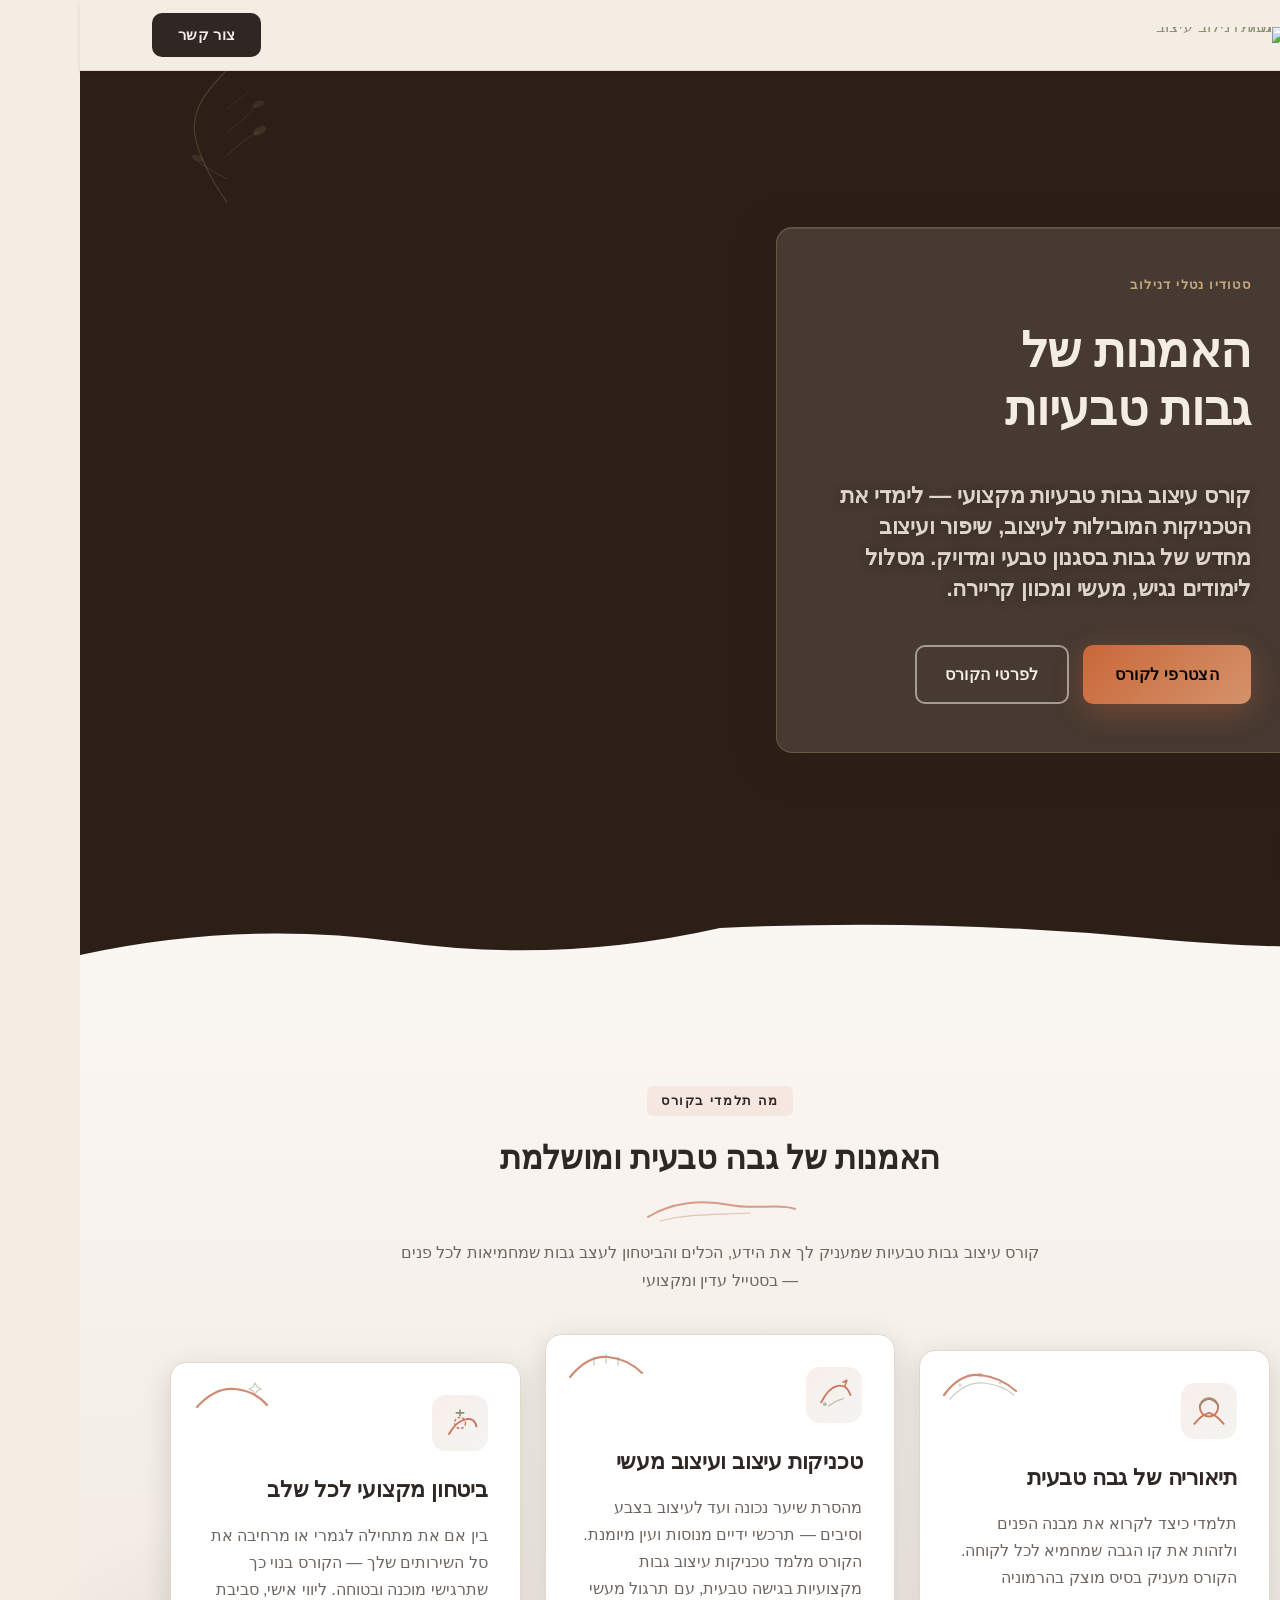
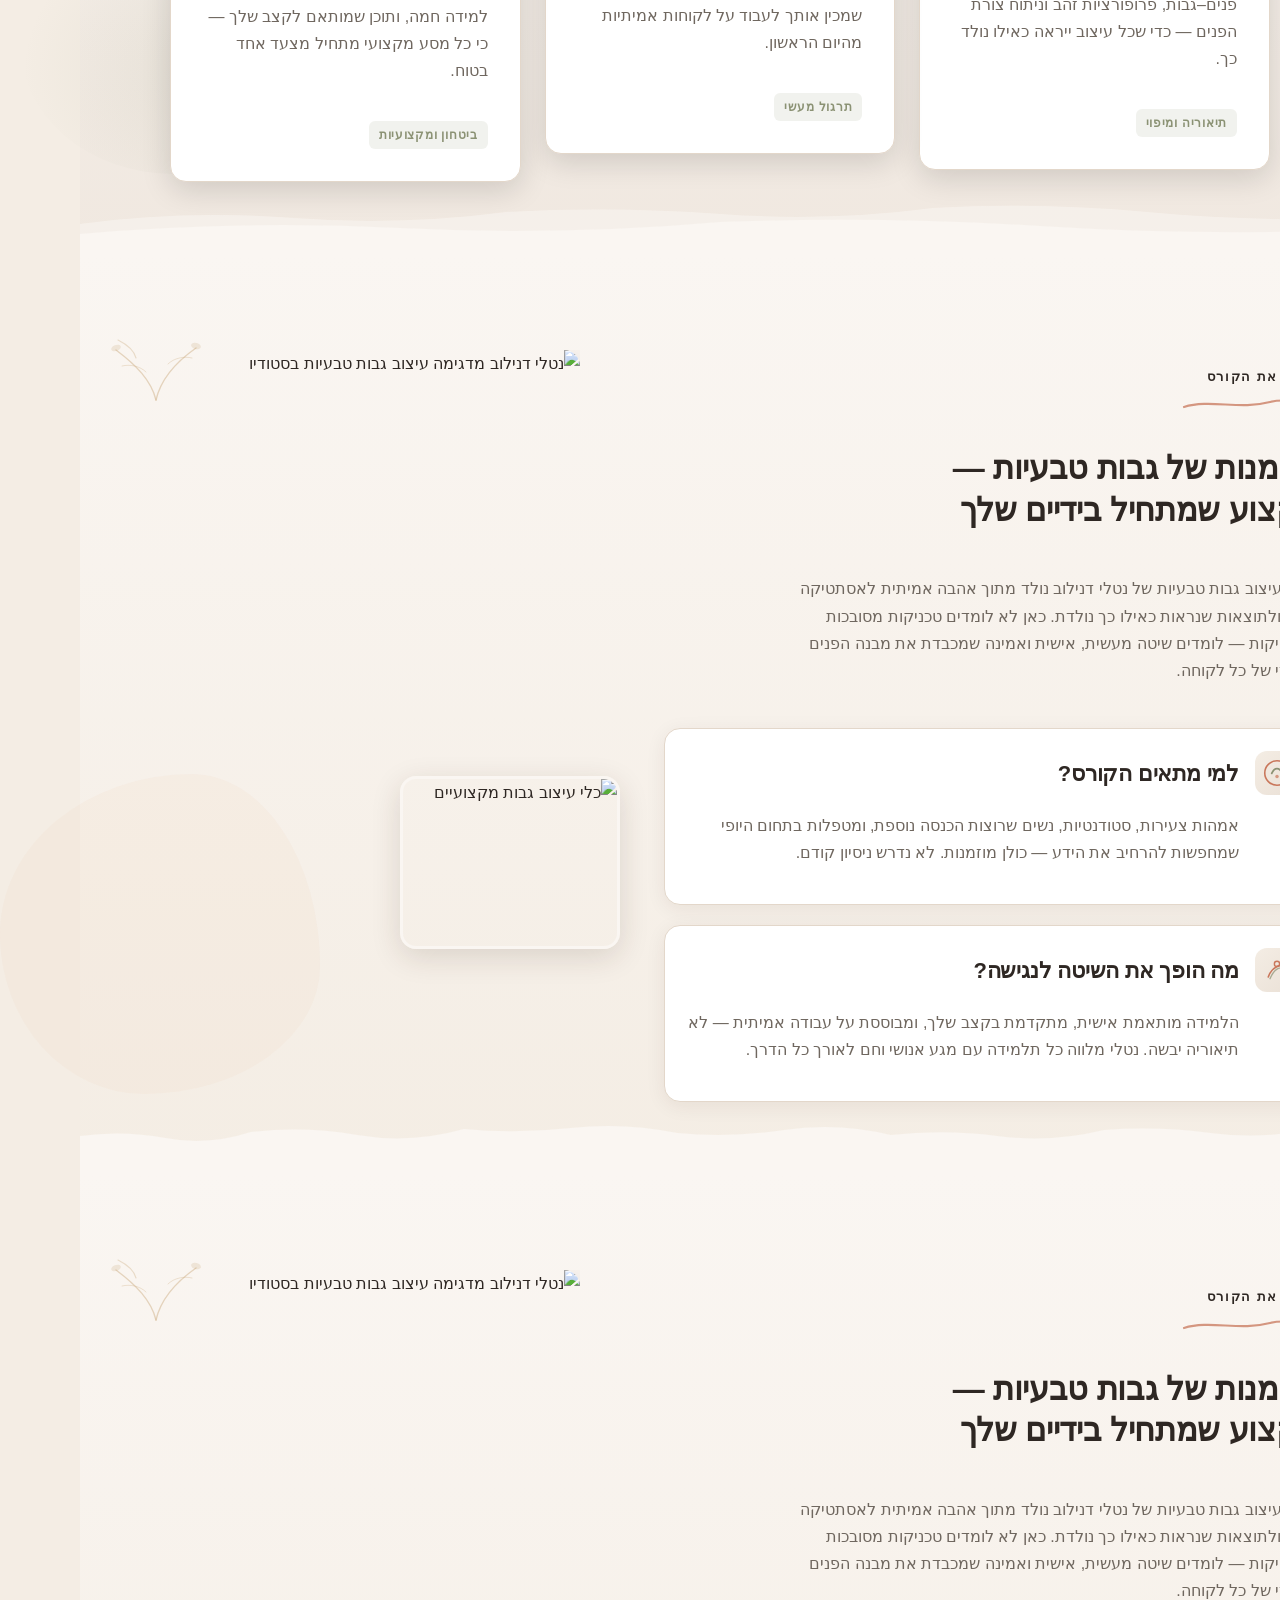
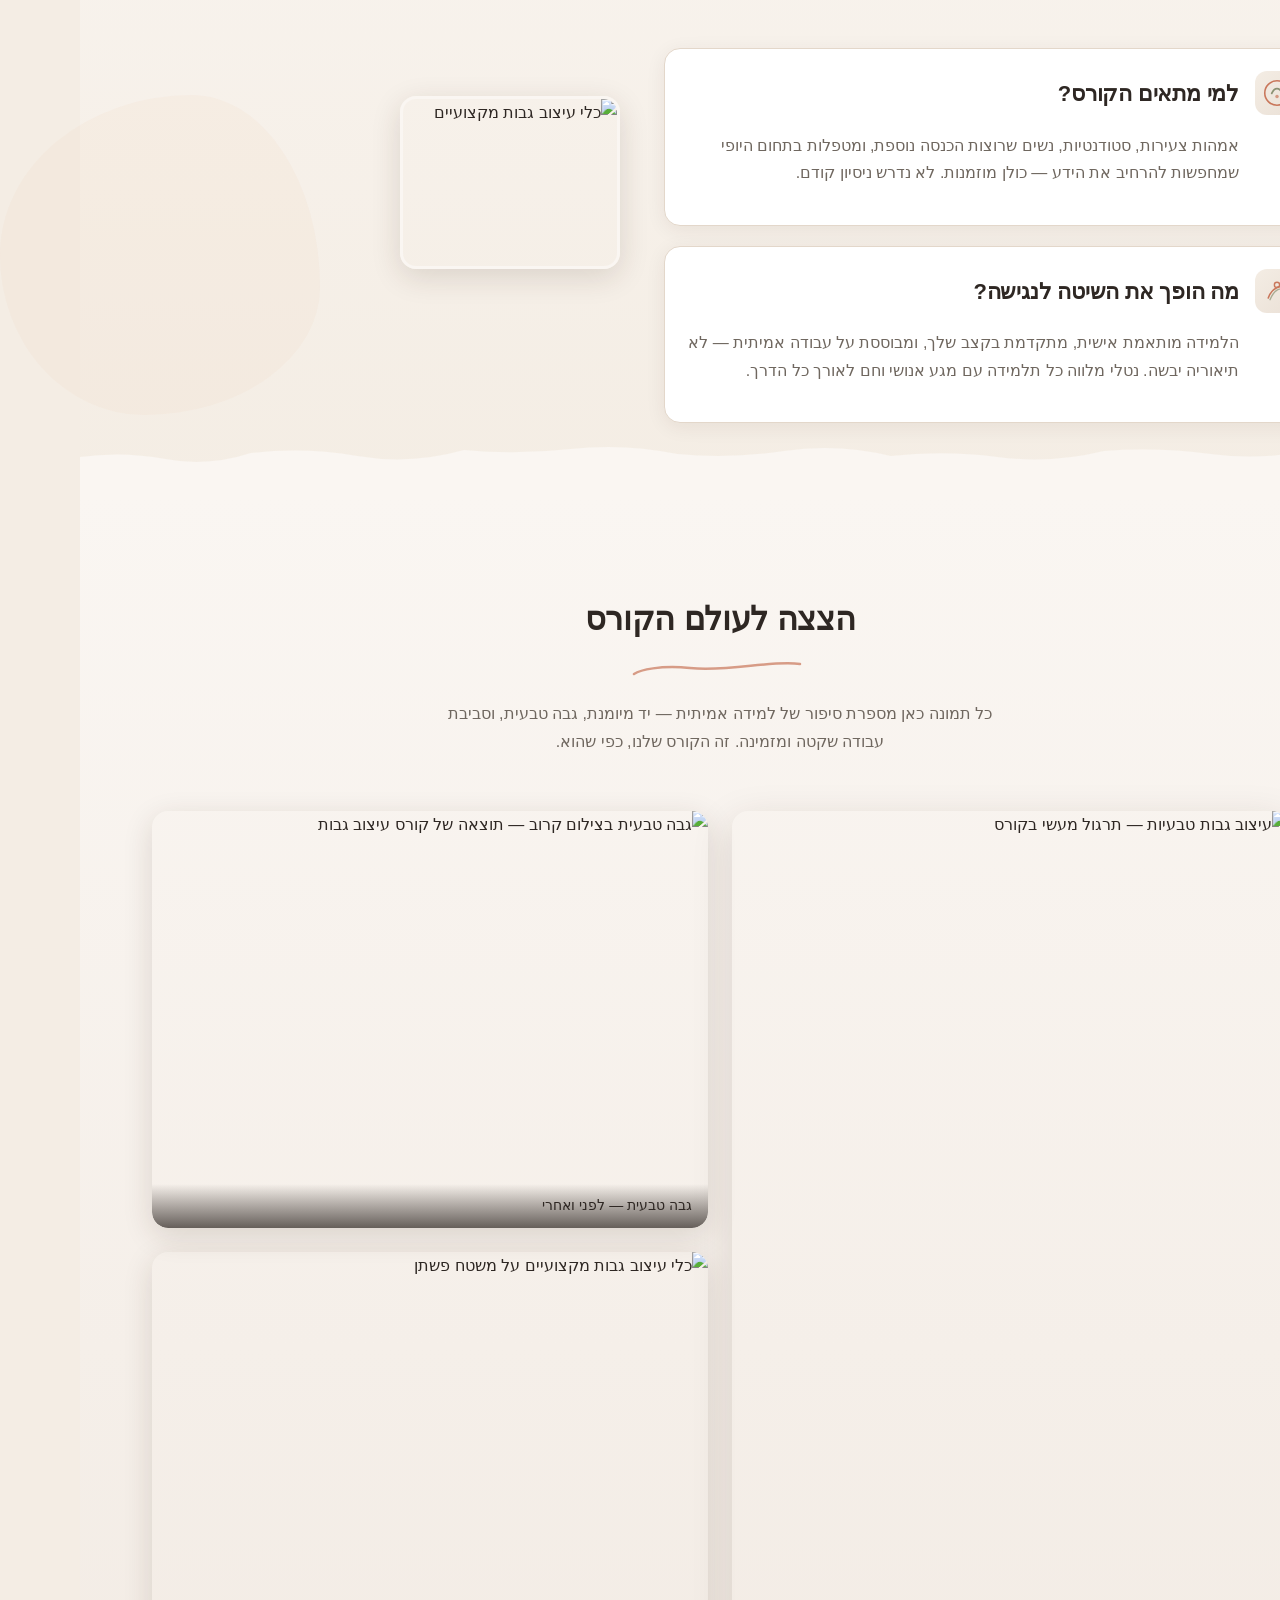
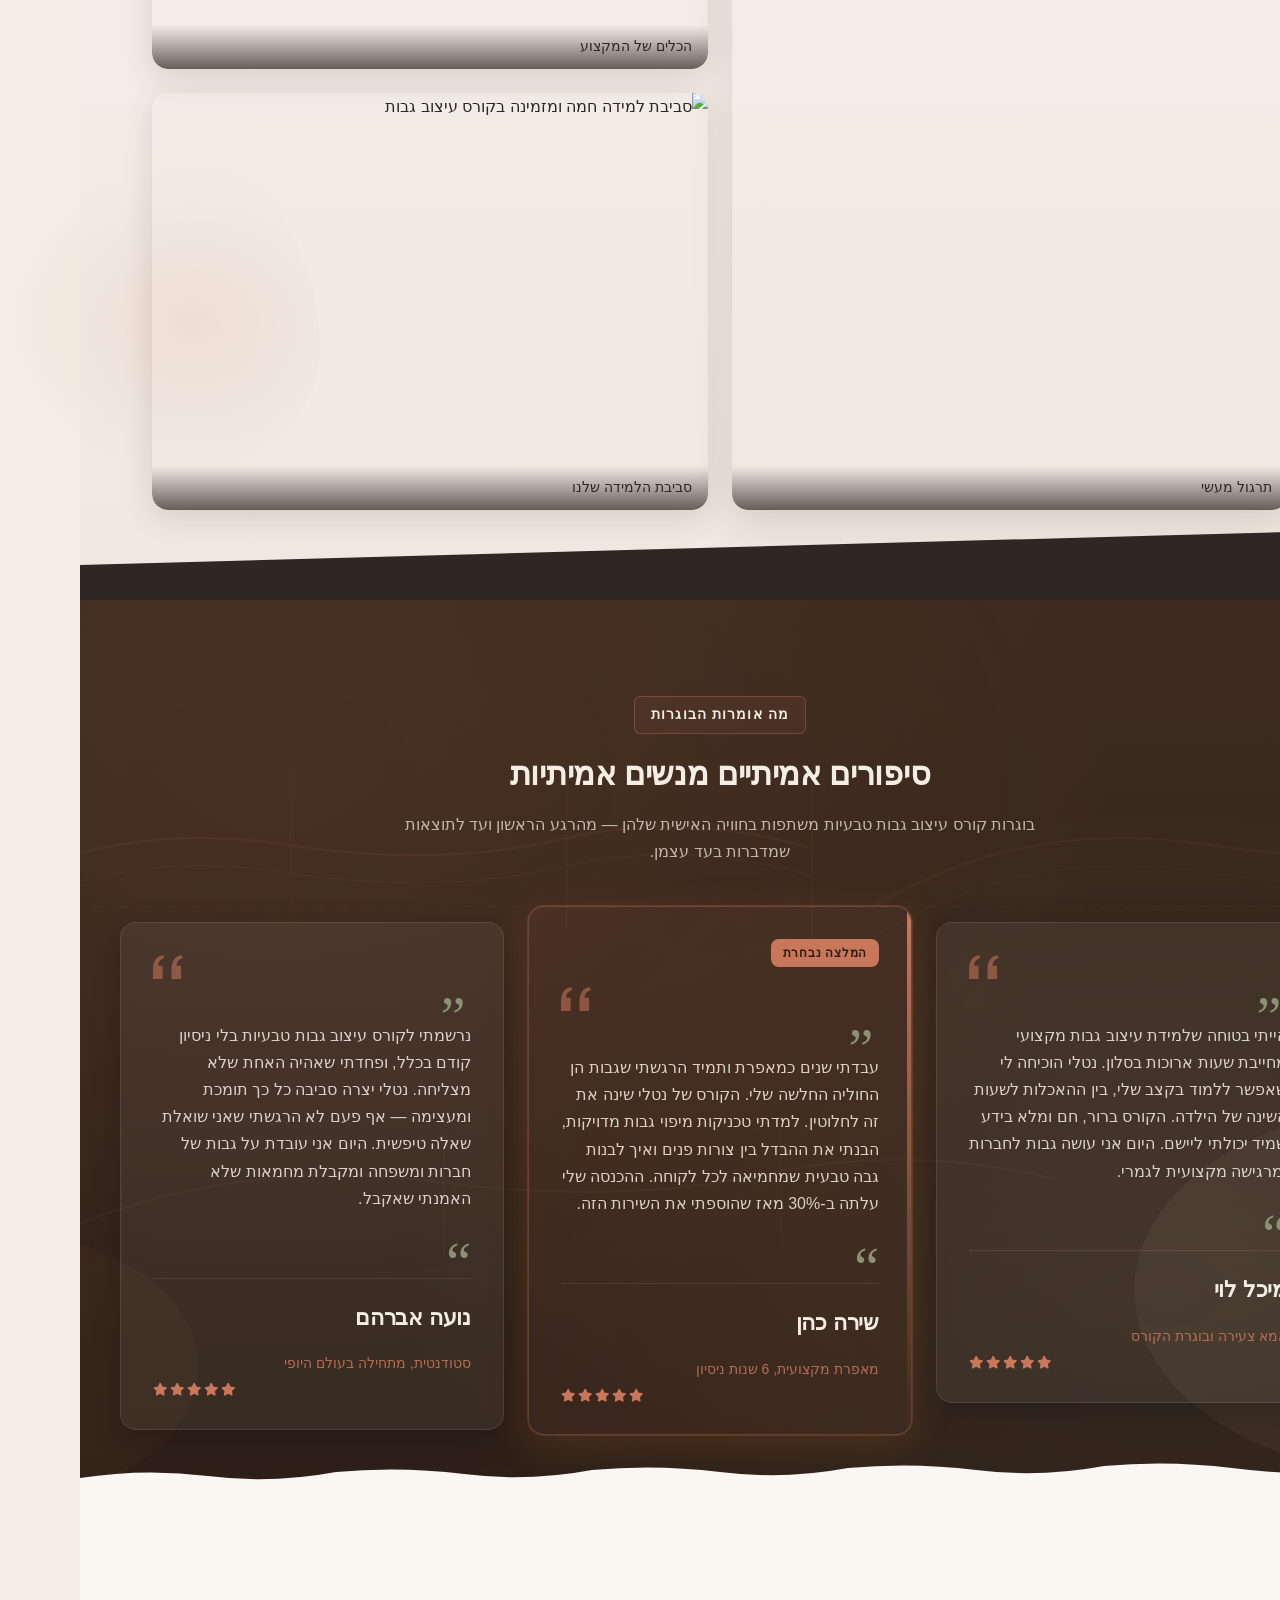
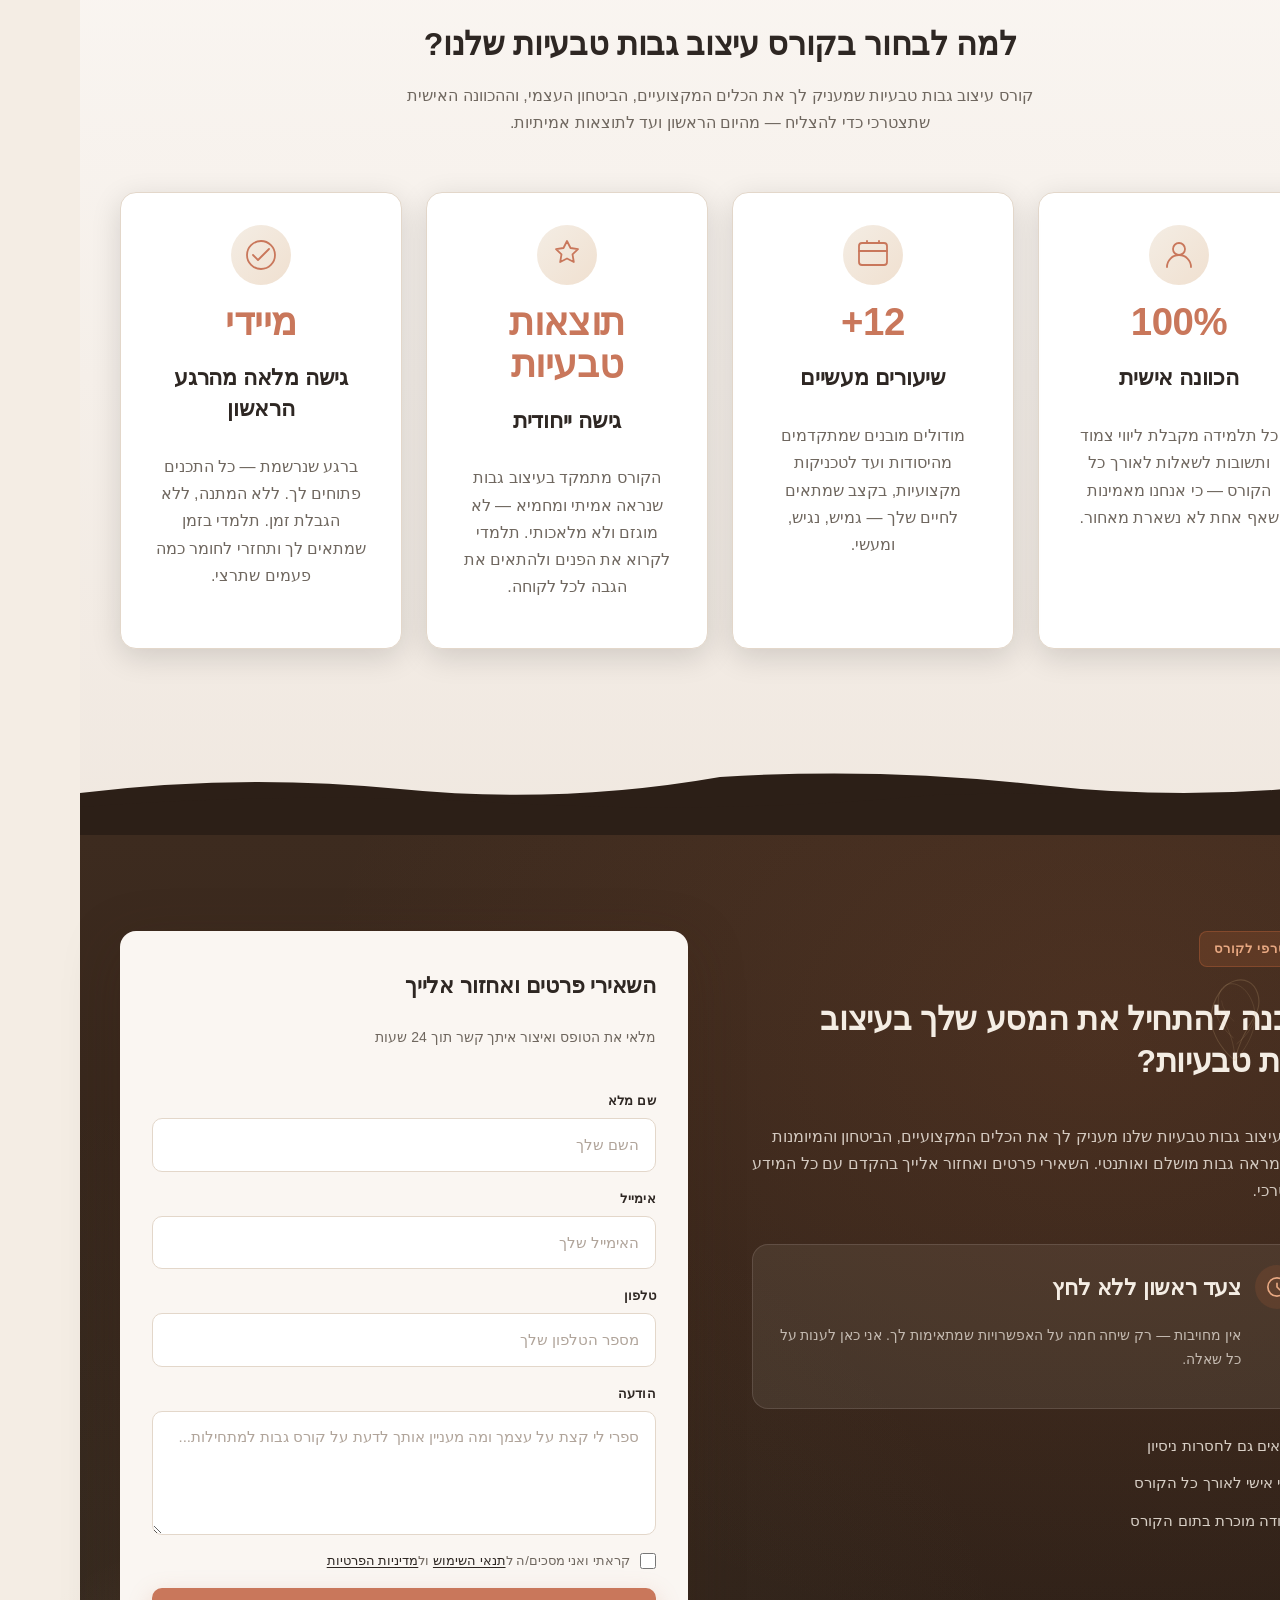
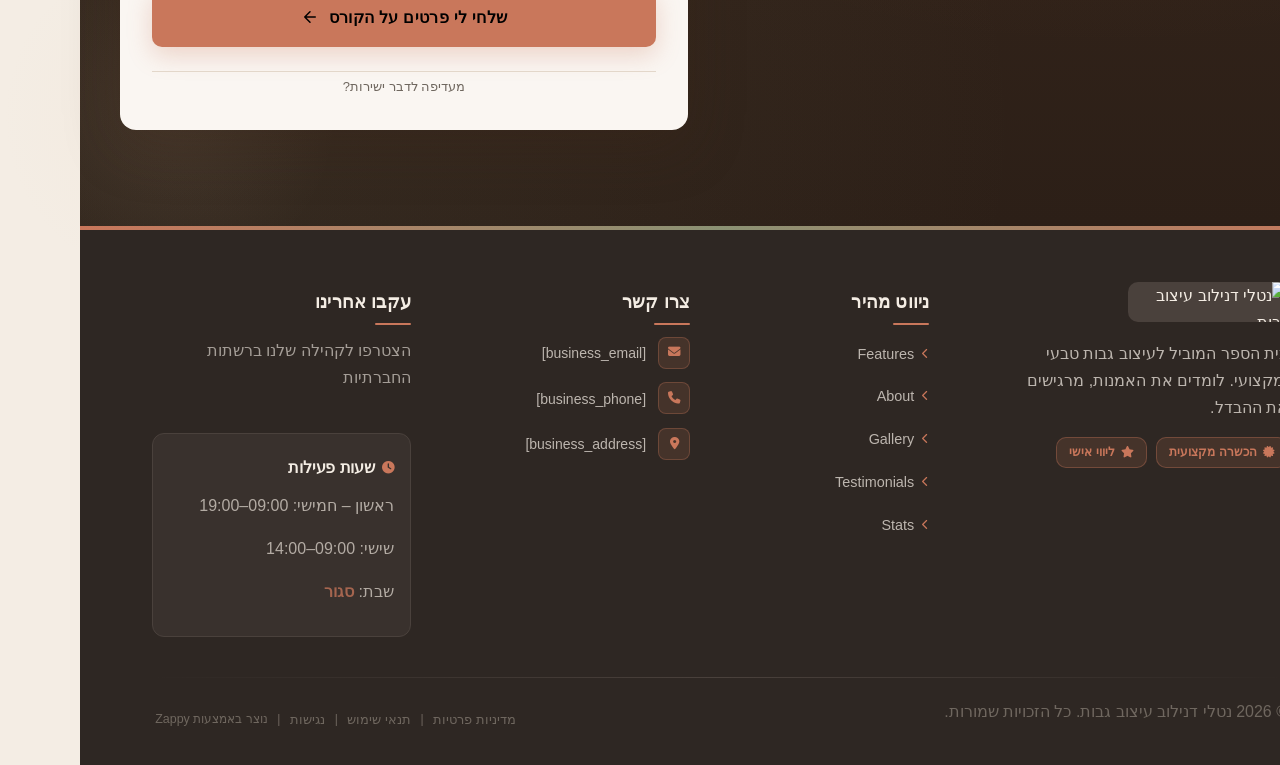
==== commit 81c253fc: "Background sync: Progressive GitHub Sync" ====
--- a/public/index.html
+++ b/public/index.html
@@ -1 +1 @@
-<!doctype html><html dir="rtl" lang="he"><head><meta charset="UTF-8"><meta content="width=device-width,initial-scale=1" name="viewport"><meta content="index, follow" name="robots"><title>גלי את הסוד לגבות מושלמות — נטלי דנילוב עיצוב גבות</title><meta content="רוצה ללמוד עיצוב גבות טבעיות כמו מקצוענית? קורס עיצוב גבות טבעיות של נטלי דנילוב מעניק לך את כל הכלים להצליח. הירשמי עכשיו!" name="description"><meta content="קורס עיצוב גבות טבעיות, קורס גבות למתחילות, קורס גבות אונליין, קורס עיצוב גבות, עיצוב גבות מקצועי" name="keywords"><link href="/assets/favicon.ico" rel="icon" type="image/x-icon"><link href="/assets/favicon-16x16.png" rel="icon" type="image/png" sizes="16x16"><link href="/assets/favicon-32x32.png" rel="icon" type="image/png" sizes="32x32"><link href="/assets/favicon-48x48.png" rel="icon" type="image/png" sizes="48x48"><link href="/assets/favicon-192x192.png" rel="icon" type="image/png" sizes="192x192"><link href="/assets/favicon-512x512.png" rel="icon" type="image/png" sizes="512x512"><link href="/assets/apple-touch-icon.png" rel="apple-touch-icon"><script>!function(){"use strict";var t="640242a4-dc3e-470f-aa96-5b673b23f9b2",e="https://api.zappy5.com/api/analytics/track",a=18e5,n=2592e6,o=!0,i=!0,r=!0;var s=function(){var e="zappy_visitor_"+t,a=null;try{if(a=localStorage.getItem(e)){var o=JSON.parse(a),i=Date.now();if(i-o.created<n)return o.lastSeen=i,localStorage.setItem(e,JSON.stringify(o)),o.id}}catch(t){console.warn("Zappy Analytics: LocalStorage not available")}var r="zv_"+Date.now()+"_"+Math.random().toString(36).substr(2,9);try{localStorage.setItem(e,JSON.stringify({id:r,created:Date.now(),lastSeen:Date.now()}))}catch(t){}return r}(),c=function(){var e="zappy_session_"+t,n=null;try{if(n=sessionStorage.getItem(e)){var o=JSON.parse(n),i=Date.now();if(i-o.timestamp<a)return o.timestamp=i,sessionStorage.setItem(e,JSON.stringify(o)),o.id}}catch(t){console.warn("Zappy Analytics: SessionStorage not available")}var r="zs_"+Date.now()+"_"+Math.random().toString(36).substr(2,9);try{sessionStorage.setItem(e,JSON.stringify({id:r,timestamp:Date.now()}))}catch(t){}return r}();function l(a,n){n=n||{};var o={website_id:t,event_type:a,page_path:window.location.pathname,referrer:document.referrer||"direct",visitor_id:s,session_id:c,metadata:n};if(navigator.sendBeacon){var i=new Blob([JSON.stringify(o)],{type:"application/json"});navigator.sendBeacon(e,i)}else fetch(e,{method:"POST",headers:{"Content-Type":"application/json"},body:JSON.stringify(o),keepalive:!0}).catch(function(t){console.warn("Zappy Analytics: Failed to track event",t)})}o&&l("pageview",{title:document.title,url:window.location.href}),i&&document.addEventListener("click",function(t){var e=t.target;if("BUTTON"===e.tagName||e.closest("button")){var a="BUTTON"===e.tagName?e:e.closest("button");l("click",{element:"button",text:a.textContent.trim().substring(0,100),id:a.id||null,class:a.className||null})}else if("A"===e.tagName||e.closest("a")){var n="A"===e.tagName?e:e.closest("a");l("navigation",{element:"link",text:n.textContent.trim().substring(0,100),href:n.href,external:n.hostname!==window.location.hostname})}},!0),r&&document.addEventListener("submit",function(t){var e=t.target;l("form_submit",{form_id:e.id||null,form_name:e.name||null,form_action:e.action||null,form_method:e.method||"GET"})},!0);var d=Date.now();window.addEventListener("beforeunload",function(){l("page_unload",{time_on_page:Math.floor((Date.now()-d)/1e3),page_path:window.location.pathname})}),window.zappyAnalytics={track:l,getVisitorId:function(){return s},getSessionId:function(){return c}}}()</script><meta content="גלי את הסוד לגבות מושלמות — נטלי דנילוב עיצוב גבות" property="og:title"><meta content="רוצה ללמוד עיצוב גבות טבעיות כמו מקצוענית? קורס עיצוב גבות טבעיות של נטלי דנילוב מעניק לך את כל הכלים להצליח. הירשמי עכשיו!" property="og:description"><meta content="summary_large_image" name="twitter:card"><meta content="גלי את הסוד לגבות מושלמות — נטלי דנילוב עיצוב גבות" name="twitter:title"><meta content="רוצה ללמוד עיצוב גבות טבעיות כמו מקצוענית? קורס עיצוב גבות טבעיות של נטלי דנילוב מעניק לך את כל הכלים להצליח. הירשמי עכשיו!" name="twitter:description"><meta content="website" property="og:type"><meta content="he_IL" property="og:locale"><link href="https://cdnjs.cloudflare.com/ajax/libs/font-awesome/6.4.0/css/all.min.css" rel="stylesheet"><style>.skip-link{position:absolute;top:0;left:0;transform:translateY(-200%);padding:12px 18px;background:var(--bg-dark,#1a1a1a);color:var(--text-light,#fff);font-weight:600;border-radius:0 0 8px 0;z-index:10000}.skip-link:focus{transform:none;outline:2px solid var(--ring,#fff);outline-offset:2px}:focus-visible{outline:2px solid var(--ring,currentColor);outline-offset:3px}</style><link href="/assets/favicon.ico" rel="icon" type="image/x-icon"><link href="/assets/favicon-16x16.png" rel="icon" type="image/png" sizes="16x16"><link href="/assets/favicon-32x32.png" rel="icon" type="image/png" sizes="32x32"><link href="/assets/favicon-48x48.png" rel="icon" type="image/png" sizes="48x48"><link href="/assets/favicon-192x192.png" rel="icon" type="image/png" sizes="192x192"><link href="/assets/favicon-512x512.png" rel="icon" type="image/png" sizes="512x512"><link href="/assets/apple-touch-icon.png" rel="apple-touch-icon"><link href="https://cdn.jsdelivr.net/npm/vanilla-cookieconsent@3/dist/cookieconsent.css" rel="stylesheet"><script src="https://cdn.jsdelivr.net/npm/vanilla-cookieconsent@3/dist/cookieconsent.umd.js"></script><script src="https://cdn.jsdelivr.net/gh/mickidum/acc_toolbar/acctoolbar/acctoolbar.min.js"></script><link href="/styles.css" rel="stylesheet"><style id="zappy-dropdown-submenu-styles">#navMenu li:has(.sub-menu),.nav-menu li:has(.sub-menu),.navbar li:has(.sub-menu),nav li:has(.sub-menu){position:relative}#navMenu .sub-menu,.nav-menu .sub-menu,.navbar .sub-menu,nav .sub-menu{display:block!important;position:absolute!important;top:100%;left:0;min-width:220px;background:#fff;border-radius:8px;box-shadow:0 8px 25px rgba(0,0,0,.15);padding:8px 0;opacity:0;visibility:hidden;transform:translateY(10px);transition:all .3s ease;z-index:1000;list-style:none;pointer-events:none}#navMenu li:hover>.sub-menu,.nav-menu li:hover>.sub-menu,.navbar li:hover>.sub-menu,nav li:hover>.sub-menu{opacity:1!important;visibility:visible!important;transform:translateY(0)!important;pointer-events:auto!important}.sub-menu li{list-style:none;margin:0;padding:0}.sub-menu a{display:block!important;padding:10px 16px!important;color:var(--text-dark,#333)!important;font-weight:500;text-decoration:none;white-space:nowrap;transition:background-color .2s}.sub-menu .zappy-nav-child>a{padding-left:28px!important;font-size:.9em!important;opacity:.85!important}[dir=rtl] .sub-menu .zappy-nav-child>a,html[lang=ar] .sub-menu .zappy-nav-child>a,html[lang=he] .sub-menu .zappy-nav-child>a{padding-left:10px!important;padding-right:28px!important}.sub-menu .zappy-nav-parent>a{font-weight:600!important}.sub-menu a:hover{background-color:#f5f5f5}[dir=rtl] .nav-menu .sub-menu,[dir=rtl] .navbar .sub-menu,[dir=rtl] nav .sub-menu,html[lang=ar] .nav-menu .sub-menu,html[lang=ar] .navbar .sub-menu,html[lang=ar] nav .sub-menu,html[lang=he] .nav-menu .sub-menu,html[lang=he] .navbar .sub-menu,html[lang=he] nav .sub-menu{left:auto!important;right:0!important}.sub-menu:empty,.sub-menu:not(:has(li)):not(:has(> a)),.sub-menu:not(:has(li:not(.zappy-hidden-menu-item))):not(:has(> a)){display:none!important;opacity:0!important;visibility:hidden!important;pointer-events:none!important}li:has(.menu-group-title):hover>.sub-menu{opacity:1!important;visibility:visible!important;transform:translateY(0)!important;pointer-events:auto!important}#navMenu>li>.menu-group-title,.nav-menu>li>.menu-group-title{display:inline-block;padding:.5rem 1rem;cursor:default;user-select:none}@media (max-width:768px){#navMenu .sub-menu,.nav-menu .sub-menu,.navbar .sub-menu,nav .sub-menu{position:static!important;transform:none!important;box-shadow:none!important;background:0 0!important;max-height:0;overflow:hidden;opacity:0;visibility:hidden;transition:max-height .3s ease,opacity .3s ease;padding:0!important;border-radius:0!important}#navMenu .sub-menu.mobile-expanded,.nav-menu .sub-menu.mobile-expanded,.navbar .sub-menu.mobile-expanded{max-height:none!important;overflow-y:visible!important;opacity:1!important;visibility:visible!important;padding:8px 0 8px 16px!important}[dir=rtl] .sub-menu.mobile-expanded,html[lang=he] .sub-menu.mobile-expanded{padding:8px 16px 8px 0!important}#navMenu li:hover>.sub-menu,.nav-menu li:hover>.sub-menu,.navbar li:hover>.sub-menu,nav li:hover>.sub-menu{opacity:0;visibility:hidden;pointer-events:none}#navMenu li>.sub-menu.mobile-expanded,.nav-menu li>.sub-menu.mobile-expanded,.navbar li>.sub-menu.mobile-expanded,nav li>.sub-menu.mobile-expanded{opacity:1!important;visibility:visible!important;pointer-events:auto!important}#navMenu li:has(.sub-menu),.nav-menu li:has(.sub-menu),.navbar li:has(.sub-menu),nav li:has(.sub-menu){display:flex!important;flex-wrap:wrap!important;align-items:center!important;position:relative!important;min-height:44px!important}#navMenu li:has(.sub-menu)>a,.nav-menu li:has(.sub-menu)>a,.navbar li:has(.sub-menu)>a,nav li:has(.sub-menu)>a{flex:1!important;min-width:0!important}#navMenu li:has(.sub-menu)>.menu-group-title,.nav-menu li:has(.sub-menu)>.menu-group-title,.navbar li:has(.sub-menu)>.menu-group-title,nav li:has(.sub-menu)>.menu-group-title{flex:1!important;min-width:0!important;padding:0!important;line-height:inherit!important}#navMenu li:has(.sub-menu)>.sub-menu,.nav-menu li:has(.sub-menu)>.sub-menu,.navbar li:has(.sub-menu)>.sub-menu,nav li:has(.sub-menu)>.sub-menu{flex-basis:100%!important;width:100%!important}#navMenu li:has(.sub-menu)>a [class*=arrow],#navMenu li:has(.sub-menu)>a [class*=chevron],.nav-menu li:has(.sub-menu)>a .fa-angle-down,.nav-menu li:has(.sub-menu)>a .fa-chevron-down,.nav-menu li:has(.sub-menu)>a [class*=arrow],.nav-menu li:has(.sub-menu)>a [class*=chevron],nav li:has(.sub-menu)>a [class*=arrow],nav li:has(.sub-menu)>a [class*=chevron]{display:none!important;visibility:hidden!important}.mobile-submenu-toggle{display:flex!important;align-items:center!important;justify-content:center!important;width:44px!important;height:auto!important;background:0 0!important;border:none!important;cursor:pointer!important;color:var(--text-dark)!important;position:static!important;flex-shrink:0!important;align-self:stretch!important;z-index:2!important;padding:0!important;margin:0!important}.mobile-submenu-toggle::after{content:''!important;width:0!important;height:0!important;border-left:6px solid transparent!important;border-right:6px solid transparent!important;border-top:7px solid currentColor!important;transition:transform .3s ease!important}.mobile-submenu-toggle.expanded::after{transform:rotate(180deg)!important}.sub-menu a{padding:10px 0!important;display:block!important;color:var(--text-dark)!important;white-space:normal!important}.sub-menu .zappy-nav-child>a{padding-left:28px!important;font-size:.9em!important;opacity:.85!important}[dir=rtl] .sub-menu .zappy-nav-child>a,html[lang=ar] .sub-menu .zappy-nav-child>a,html[lang=he] .sub-menu .zappy-nav-child>a{padding-left:0!important;padding-right:28px!important}.sub-menu .zappy-nav-parent>a{font-weight:600!important}#navMenu.active,.nav-menu.active{max-width:100vw!important;overflow-x:hidden!important;box-sizing:border-box!important}.navbar .sub-menu li a,.zappy-products-dropdown .sub-menu a,nav.navbar .sub-menu li a{color:var(--text-dark)!important}}@media (min-width:769px){.mobile-submenu-toggle{display:none!important}}</style><style id="zappy-widget-visibility">html[dir=rtl] .whatsapp-float{right:20px!important;left:auto!important}html:not([dir]) .whatsapp-float,html[dir=ltr] .whatsapp-float{left:20px!important;right:auto!important}html[dir=rtl] #mic-access-tool-general-button,html[dir=rtl] #mic-init-access-tool #mic-access-tool-general-button,html[dir=rtl] #mic-init-access-tool .mic-access-tool-general-button,html[dir=rtl] ._access-icon,html[dir=rtl] .mic-access-tool-general-button{left:20px!important;right:auto!important}html:not([dir]) #mic-access-tool-general-button,html:not([dir]) #mic-init-access-tool #mic-access-tool-general-button,html:not([dir]) #mic-init-access-tool .mic-access-tool-general-button,html:not([dir]) ._access-icon,html:not([dir]) .mic-access-tool-general-button,html[dir=ltr] #mic-access-tool-general-button,html[dir=ltr] #mic-init-access-tool #mic-access-tool-general-button,html[dir=ltr] #mic-init-access-tool .mic-access-tool-general-button,html[dir=ltr] ._access-icon,html[dir=ltr] .mic-access-tool-general-button{right:20px!important;left:auto!important}@media (max-width:768px){.whatsapp-float{display:flex!important}}@media (min-width:769px){.whatsapp-float{display:flex!important}}@media (max-width:768px){#mic-access-tool-general-button,#mic-init-access-tool #mic-access-tool-general-button,#mic-init-access-tool .mic-access-tool-general-button,._access-icon,.mic-access-tool-general-button{display:flex!important;visibility:visible!important;opacity:1!important;pointer-events:auto!important}#mic-access-tool-box.opened-mic-access-tool,#mic-init-access-tool #mic-access-tool-box.opened-mic-access-tool,.mic-access-tool-box.opened-mic-access-tool{visibility:visible!important;opacity:1!important;pointer-events:auto!important}}@media (min-width:769px){#mic-access-tool-general-button,#mic-init-access-tool #mic-access-tool-general-button,#mic-init-access-tool .mic-access-tool-general-button,._access-icon,.mic-access-tool-general-button{display:flex!important;visibility:visible!important;opacity:1!important;pointer-events:auto!important}#mic-access-tool-box.opened-mic-access-tool,#mic-init-access-tool #mic-access-tool-box.opened-mic-access-tool,.mic-access-tool-box.opened-mic-access-tool{visibility:visible!important;opacity:1!important;pointer-events:auto!important}}</style></head><body><a href="#main" class="skip-link">דלג לתוכן הראשי</a><nav class="navbar" dir="rtl"><button class="mobile-toggle" aria-label="Menu" id="mobileToggle"><svg viewBox="0 0 24 24" fill="none" height="24" width="24" class="hamburger-icon"><path d="M3 12h18M3 6h18M3 18h18" stroke="currentColor" stroke-width="2" stroke-linecap="round"></path></svg> <svg viewBox="0 0 24 24" fill="none" height="24" width="24" class="close-icon" style="display:none"><path d="M18 6L6 18M6 6l12 12" stroke="currentColor" stroke-width="2" stroke-linecap="round"></path></svg></button> <button class="phone-header-btn" aria-label="Call" data-phone="[business_phone]"><svg viewBox="0 0 24 24" fill="currentColor" height="20" width="20"><path d="M22 16.92v3a2 2 0 0 1-2.18 2 19.79 19.79 0 0 1-8.63-3.07 19.5 19.5 0 0 1-6-6 19.79 19.79 0 0 1-3.07-8.67A2 2 0 0 1 4.11 2h3a2 2 0 0 1 2 1.72 12.84 12.84 0 0 0 .7 2.81 2 2 0 0 1-.45 2.11L8.09 9.91a16 16 0 0 0 6 6l1.27-1.27a2 2 0 0 1 2.11-.45 12.84 12.84 0 0 0 2.81.7A2 2 0 0 1 22 16.92z"></path></svg></button><div class="nav-container"><div class="nav-right-group"><div class="nav-brand"><a href="/" class="logo-link"><img alt="נטלי דנילוב עיצוב גבות" src="/assets/site-----image-1.webp" class="logo"></a></div><ul class="nav-menu" id="navMenu"></ul></div><div class="nav-cta-container"><a href="#contact" class="nav-cta-btn">צור קשר</a></div></div></nav><script>window.addEventListener("load",function(){const e=document.querySelector(".navbar, nav, header");if(!e)return void console.log("[Navbar] Navbar element not found");let t=document.getElementById("mobileToggle")||document.querySelector(".mobile-toggle")||document.querySelector(".hamburger")||document.querySelector(".hamburger-menu")||document.querySelector(".menu-toggle")||document.querySelector(".burger-menu")||document.querySelector('[aria-label="Menu"]')||document.querySelector('[aria-label="תפריט"]');const n=document.querySelector(".phone-header-btn"),o=window.getComputedStyle(e);let r=o.backgroundColor;if(console.log("[Navbar] Initial navbar background:",r),"transparent"===r||"rgba(0, 0, 0, 0)"===r||r.startsWith("rgba")&&r.includes(", 0)")){const e=o.backgroundImage;if(e&&"none"!==e)console.log("[Navbar] Navbar has background image/gradient, using dark text"),r="rgb(240, 240, 240)";else{const e=window.getComputedStyle(document.body).backgroundColor;console.log("[Navbar] Navbar transparent, using body background:",e),r=e}}const a=r.match(/\d+/g);if(a&&a.length>=3){const e=(.299*parseInt(a[0])+.587*parseInt(a[1])+.114*parseInt(a[2]))/255;console.log("[Navbar] Mobile button colors preserved from Claude CSS (luminance:",e.toFixed(2)+")");const o=document.createElement("style");o.id="zappy-mobile-nav-fix";document.documentElement.lang;document.documentElement.dir,o.textContent='\n        /* Hide mobile buttons on desktop, show only on mobile */\n        @media (min-width: 769px) {\n          .mobile-toggle,\n          .phone-header-btn {\n            display: none !important;\n          }\n        }\n        \n        /* Show and position mobile buttons correctly on mobile */\n        @media (max-width: 768px) {\n          .navbar,\n          nav.navbar {\n            min-height: 70px !important;\n          }\n\n          .mobile-toggle,\n          .phone-header-btn {\n            position: absolute !important;\n            top: 0 !important;\n            bottom: 0 !important;\n            margin-top: auto !important;\n            margin-bottom: auto !important;\n            transform: none !important;\n            z-index: 1001 !important;\n            display: flex !important;\n            align-items: center !important;\n            justify-content: center !important;\n            width: 36px !important;\n            height: 36px !important;\n            border-radius: 50% !important;\n            border: none !important;\n            cursor: pointer !important;\n            padding: 6px !important;\n            background: none !important;\n            color: var(--nav-text, var(--text-dark)) !important;\n            touch-action: manipulation !important;\n            -webkit-tap-highlight-color: transparent !important;\n          }\n\n          html[data-zappy-site-type="ecommerce"] .phone-header-btn,\n          body[data-zappy-site-type="ecommerce"] .phone-header-btn,\n          html[data-zappy-site-type="ecommerce"] header .phone-header-btn,\n          html[data-zappy-site-type="ecommerce"] nav .phone-header-btn {\n            display: none !important;\n            visibility: hidden !important;\n            width: 0 !important;\n            height: 0 !important;\n            min-width: 0 !important;\n            overflow: hidden !important;\n          }\n          \n          /* LTR positioning (default): hamburger LEFT, phone RIGHT */\n          html:not([dir="rtl"]):not([lang="he"]):not([lang="ar"]) .mobile-toggle,\n          html[dir="ltr"] .mobile-toggle {\n            left: 12px !important;\n            right: auto !important;\n          }\n          html:not([dir="rtl"]):not([lang="he"]):not([lang="ar"]) .phone-header-btn,\n          html[dir="ltr"] .phone-header-btn {\n            right: 12px !important;\n            left: auto !important;\n          }\n          \n          /* RTL positioning: hamburger RIGHT, phone LEFT */\n          html[dir="rtl"] .mobile-toggle,\n          html[lang="he"] .mobile-toggle,\n          html[lang="ar"] .mobile-toggle {\n            right: 12px !important;\n            left: auto !important;\n          }\n          html[dir="rtl"] .phone-header-btn,\n          html[lang="he"] .phone-header-btn,\n          html[lang="ar"] .phone-header-btn {\n            left: 12px !important;\n            right: auto !important;\n          }\n          \n          /* CRITICAL: Ensure nav-container has min-height on mobile */\n          /* All children are positioned absolutely/fixed on mobile, so height:auto collapses to 0 */\n          .nav-container {\n            min-height: 70px !important;\n            position: relative !important;\n          }\n          \n          /* Ensure SVG icons are properly sized and inherit color */\n          .mobile-toggle svg,\n          .phone-header-btn svg {\n            width: 24px !important;\n            height: 24px !important;\n            /* Don\'t force display - let JavaScript control hamburger/close toggle */\n          }\n          \n          /* Reset nav-cta-container on mobile - remove desktop box-shadow/padding */\n          /* that creates a visible ghost box when CTA button is hidden */\n          .nav-cta-container {\n            box-shadow: none !important;\n            padding: 0 !important;\n          }\n          \n          /* Hide nav-cta-container entirely on mobile when there\'s no lang-switcher */\n          /* (only the CTA button is inside, and it\'s hidden on mobile) */\n          .nav-cta-container:not(:has(.lang-switcher)) {\n            display: none !important;\n          }\n          \n          /* CRITICAL: Prevent hero image fade gradient from bleeding over headline text */\n          /* The .image-fade-gradient has bottom: -30px (extends below parent) */\n          /* On mobile stacked layout, this overlaps the h1 text below the image */\n          .hero-image-column {\n            overflow: hidden !important;\n          }\n          .image-fade-gradient {\n            bottom: 0 !important;\n          }\n          \n          /* Hide desktop language switcher on mobile - hamburger menu handles it */\n          /* High specificity to override stored CSS */\n          .lang-switcher,\n          .nav-cta-container .lang-switcher,\n          .nav-container .lang-switcher,\n          .navbar .lang-switcher,\n          .navbar .nav-cta-container .lang-switcher {\n            display: none !important;\n          }\n        }\n      ';const r=document.getElementById("zappy-mobile-nav-fix");r&&r.remove(),document.head.appendChild(o),console.log("[Navbar] Critical CSS injected for mobile nav positioning");const i=window.innerWidth<=768;if(t){const e=t.querySelector(".hamburger-icon"),n=t.querySelector(".close-icon");e&&(e.style.setProperty("width","24px","important"),e.style.setProperty("height","24px","important"),e.style.setProperty("display","block","important")),n&&(n.style.setProperty("width","24px","important"),n.style.setProperty("height","24px","important"),n.style.setProperty("display","none","important")),i?(t.style.setProperty("position","absolute","important"),t.style.setProperty("top","0","important"),t.style.setProperty("bottom","0","important"),t.style.setProperty("margin-top","auto","important"),t.style.setProperty("margin-bottom","auto","important"),t.style.setProperty("transform","none","important"),t.style.setProperty("z-index","1001","important"),t.style.removeProperty("left"),t.style.removeProperty("right"),console.log("[Navbar] Mobile toggle positioning applied (mobile viewport)")):(t.style.removeProperty("position"),t.style.removeProperty("top"),t.style.removeProperty("transform"),t.style.removeProperty("z-index"),t.style.removeProperty("left"),t.style.removeProperty("right"),console.log("[Navbar] Desktop viewport - cleared mobile toggle inline positioning"))}if(n){const e=n.querySelector("svg");e&&(e.style.width="24px",e.style.height="24px",e.setAttribute("width","24"),e.setAttribute("height","24")),i?(n.style.setProperty("position","absolute","important"),n.style.setProperty("top","0","important"),n.style.setProperty("bottom","0","important"),n.style.setProperty("margin-top","auto","important"),n.style.setProperty("margin-bottom","auto","important"),n.style.setProperty("transform","none","important"),n.style.setProperty("z-index","1001","important"),n.style.removeProperty("left"),n.style.removeProperty("right"),console.log("[Navbar] Phone button positioning applied (mobile viewport)")):(n.style.removeProperty("position"),n.style.removeProperty("top"),n.style.removeProperty("transform"),n.style.removeProperty("z-index"),n.style.removeProperty("left"),n.style.removeProperty("right"),console.log("[Navbar] Desktop viewport - cleared phone button inline positioning"))}}else console.log("[Navbar] Could not parse background color:",r);t=document.getElementById("mobileToggle")||document.querySelector(".mobile-toggle")||document.querySelector(".hamburger")||document.querySelector(".hamburger-menu")||document.querySelector(".menu-toggle")||document.querySelector(".burger-menu")||document.querySelector('[aria-label="Menu"]')||document.querySelector('[aria-label="תפריט"]');const i=document.getElementById("navMenu")||document.querySelector(".nav-menu")||document.querySelector(".nav-links")||document.querySelector("nav ul:not(.submenu)");if(!t||!i)return void console.log("[Navbar] Mobile toggle or menu not found:",{toggle:!!t,menu:!!i});i.id||(i.id="navMenu"),console.log("[Navbar] Initializing mobile menu...");const l=t.cloneNode(!0);t.parentNode.replaceChild(l,t);var s=0;function p(e){var t=Date.now();t-s<300||(s=t,function(e){e.preventDefault(),e.stopPropagation();const t=l.querySelector(".hamburger-icon"),n=l.querySelector(".close-icon");i.classList.contains("active")?(i.classList.remove("active"),t&&t.style.setProperty("display","block","important"),n&&n.style.setProperty("display","none","important"),document.body.style.overflow="",console.log("[Navbar] Menu closed")):(i.classList.add("active"),t&&t.style.setProperty("display","none","important"),n&&n.style.setProperty("display","block","important"),document.body.style.overflow="hidden",console.log("[Navbar] Menu opened"))}(e))}l.addEventListener("click",p),l.addEventListener("touchend",p),i.querySelectorAll("a").forEach(function(e){e.addEventListener("click",function(){if("#"===this.getAttribute("href"))return;const e=l.querySelector(".hamburger-icon"),t=l.querySelector(".close-icon");i.classList.remove("active"),e&&e.style.setProperty("display","block","important"),t&&t.style.setProperty("display","none","important"),document.body.style.overflow="",console.log("[Navbar] Menu closed (link clicked)")})});var m=i.querySelectorAll(".dropdown-toggle");m.forEach(function(e){e.addEventListener("click",function(e){e.preventDefault(),e.stopPropagation();var t=this.closest(".nav-dropdown");t&&(t.parentNode.querySelectorAll(".nav-dropdown.open").forEach(function(e){e!==t&&e.classList.remove("open")}),t.classList.toggle("open"),console.log("[Navbar] Dropdown toggled:",t.classList.contains("open")?"open":"closed"))})}),document.addEventListener("click",function(e){e.target.closest(".nav-dropdown")||document.querySelectorAll(".nav-dropdown.open").forEach(function(e){e.classList.remove("open")})}),console.log("[Navbar] Dropdown handlers initialized for "+m.length+" dropdowns"),n&&n.addEventListener("click",function(){const e=document.querySelectorAll('a[href^="tel:"]'),t=e.length>0?e[0].getAttribute("href").replace("tel:",""):"[business_phone]";window.location.href="tel:"+t,console.log("[Navbar] Phone button clicked")}),console.log("[Navbar] Mobile menu initialized successfully")})</script><main id="main"><section class="index-hero-section" data-band-index="0" data-layout-spec="בית-hero" dir="rtl" id="hero" data-hero-type="fullscreen-scrim"><div class="hero-bg-wrapper"><img alt="עיצוב גבות טבעיות בסטודיו מקצועי" src="/assets/site-index-hero-image-1.webp" data-context="Warm professional beauty studio scene: a skilled woman with elegant hands shaping natural eyebrows using fine grooming tools on a client. Shallow depth of field, soft golden-hour warm light, muted earthy tones of cream, cocoa, and terracotta. Studio counter with small brushes and tools visible. Calm, premium, editorial feel. No text, no logos." data-placeholder="index-hero-image-1" height="700" loading="eager" width="1200" class="hero-bg-img" data-hero-bg="true" fetchpriority="high"></div><div class="hero-scrim" aria-hidden="true"></div><svg viewBox="0 0 180 200" xmlns="http://www.w3.org/2000/svg" fill="none" aria-hidden="true" data-no-icon-edit="true" class="hero-botanical-deco"><path d="M90 180 C90 180 60 140 50 100 C40 60 70 30 90 10" fill="none" stroke="#C9A87C" stroke-width="1.5" opacity="0.22" stroke-linecap="round"></path><path d="M90 120 C90 120 110 100 130 90" fill="none" stroke="#C9A87C" stroke-width="1.2" opacity="0.18" stroke-linecap="round"></path><path d="M90 150 C90 150 65 138 50 125" fill="none" stroke="#C9A87C" stroke-width="1.2" opacity="0.18" stroke-linecap="round"></path><path d="M90 90 C90 90 115 72 128 55" fill="none" stroke="#C9A87C" stroke-width="1.1" opacity="0.15" stroke-linecap="round"></path><path d="M90 60 C90 60 105 48 118 38" fill="none" stroke="#C9A87C" stroke-width="1" opacity="0.13" stroke-linecap="round"></path><ellipse cx="132" cy="88" fill="#C9A87C" opacity="0.13" rx="9" ry="5" transform="rotate(-30 132 88)"></ellipse><ellipse cx="130" cy="54" fill="#C9A87C" opacity="0.11" rx="8" ry="4" transform="rotate(-20 130 54)"></ellipse><ellipse cx="52" cy="123" fill="#C9A87C" opacity="0.11" rx="8" ry="4" transform="rotate(20 52 123)"></ellipse></svg><div class="hero-content-wrapper"><div class="hero-card"><span class="hero-studio-label">סטודיו נטלי דנילוב</span><h1 class="hero-headline">האמנות של<br>גבות טבעיות</h1><h3 class="hero-subtitle">קורס עיצוב גבות טבעיות מקצועי — לימדי את הטכניקות המובילות לעיצוב, שיפור ועיצוב מחדש של גבות בסגנון טבעי ומדויק. מסלול לימודים נגיש, מעשי ומכוון קריירה.</h3><div class="hero-ctas"><a href="#contact" class="hero-btn-primary">הצטרפי לקורס</a> <a href="#course-highlights" class="hero-btn-secondary">לפרטי הקורס</a></div></div></div><div class="index-hero-divider-wrapper"><svg viewBox="0 0 1200 90" xmlns="http://www.w3.org/2000/svg" aria-hidden="true" data-no-icon-edit="true" preserveAspectRatio="none"><path d="M0,90 L0,55 Q150,20 300,42 T600,28 Q800,18 1000,38 T1200,30 L1200,90 Z" fill="#FAF6F2"></path></svg></div></section><section class="index-features-section" data-band-index="1" data-layout-spec="בית-features" dir="rtl" id="features"><div class="ifs-blob" aria-hidden="true"></div><div class="ifs-container"><div class="ifs-intro"><span class="ifs-eyebrow">מה תלמדי בקורס</span><h2 class="ifs-title">האמנות של גבה טבעית ומושלמת</h2><div class="ifs-flourish" aria-hidden="true"><svg viewBox="0 0 160 28" xmlns="http://www.w3.org/2000/svg" fill="none" height="28" width="160" aria-hidden="true" data-no-icon-edit="true"><path d="M8,22 C30,8 60,4 90,10 C115,15 140,8 155,14" fill="none" stroke="var(--secondary)" stroke-width="2" opacity="0.7" stroke-linecap="round"></path><path d="M20,26 C50,18 80,20 110,18" fill="none" stroke="var(--secondary)" stroke-width="1.2" opacity="0.4" stroke-linecap="round"></path></svg></div><p class="ifs-subtitle">קורס עיצוב גבות טבעיות שמעניק לך את הידע, הכלים והביטחון לעצב גבות שמחמיאות לכל פנים — בסטייל עדין ומקצועי</p></div><div class="ifs-grid"><article class="ifs-card ifs-card--1"><div class="ifs-card-motif" aria-hidden="true"><svg viewBox="0 0 80 36" xmlns="http://www.w3.org/2000/svg" fill="none" height="36" width="80" aria-hidden="true" data-no-icon-edit="true"><path d="M4,28 Q20,6 40,8 Q60,10 76,24" fill="none" stroke="var(--secondary)" stroke-width="2.2" stroke-linecap="round"></path><path d="M10,32 Q26,14 44,16 Q62,18 74,28" fill="none" stroke="var(--accent)" stroke-width="1.2" opacity="0.55" stroke-linecap="round"></path><circle cx="40" cy="8" r="2.2" fill="var(--secondary)" opacity="0.5"></circle><circle cx="20" cy="18" r="1.5" fill="var(--accent)" opacity="0.4"></circle><circle cx="60" cy="16" r="1.5" fill="var(--accent)" opacity="0.4"></circle></svg></div><div class="ifs-card-icon" aria-hidden="true"><svg viewBox="0 0 48 48" xmlns="http://www.w3.org/2000/svg" fill="none" height="44" width="44" data-element-type="icon" data-icon-type="svg"><circle cx="24" cy="20" r="10" fill="none" stroke="var(--secondary)" stroke-width="2"></circle><path d="M8,38 Q16,28 24,26 Q32,28 40,38" fill="none" stroke="var(--secondary)" stroke-width="2" stroke-linecap="round"></path><path d="M14,18 Q18,12 24,11 Q30,12 34,18" fill="none" stroke="var(--accent)" stroke-width="1.5" stroke-linecap="round"></path></svg></div><div class="ifs-card-body"><h3 class="ifs-card-title">תיאוריה של גבה טבעית</h3><p class="ifs-card-text">תלמדי כיצד לקרוא את מבנה הפנים ולזהות את קו הגבה שמחמיא לכל לקוחה. הקורס מעניק בסיס מוצק בהרמוניה פנים–גבות, פרופורציות זהב וניתוח צורת הפנים — כדי שכל עיצוב ייראה כאילו נולד כך.</p></div><div class="ifs-card-tag">תיאוריה ומיפוי</div></article><article class="ifs-card ifs-card--2"><div class="ifs-card-motif" aria-hidden="true"><svg viewBox="0 0 80 36" xmlns="http://www.w3.org/2000/svg" fill="none" height="36" width="80" aria-hidden="true" data-no-icon-edit="true"><path d="M4,26 Q22,4 42,6 Q62,8 76,22" fill="none" stroke="var(--secondary)" stroke-width="2.2" stroke-linecap="round"></path><line opacity="0.6" stroke="var(--accent)" stroke-width="1.2" x1="28" x2="28" y1="6" y2="14" stroke-linecap="round"></line><line opacity="0.6" stroke="var(--accent)" stroke-width="1.2" x1="40" x2="40" y1="4" y2="12" stroke-linecap="round"></line><line opacity="0.6" stroke="var(--accent)" stroke-width="1.2" x1="52" x2="52" y1="6" y2="14" stroke-linecap="round"></line></svg></div><div class="ifs-card-icon" aria-hidden="true"><svg viewBox="0 0 48 48" xmlns="http://www.w3.org/2000/svg" fill="none" height="44" width="44" data-element-type="icon" data-icon-type="svg"><path d="M10,32 Q18,16 28,14 Q38,12 42,24" fill="none" stroke="var(--secondary)" stroke-width="2" stroke-linecap="round"></path><path d="M36,14 L38,8 M38,8 L34,10" fill="none" stroke="var(--secondary)" stroke-width="1.8" stroke-linecap="round" stroke-linejoin="round"></path><circle cx="14" cy="34" r="2" fill="var(--accent)" opacity="0.6"></circle><path d="M18,36 Q26,30 34,28" fill="none" stroke="var(--accent)" stroke-width="1.4" opacity="0.5" stroke-linecap="round"></path></svg></div><div class="ifs-card-body"><h3 class="ifs-card-title">טכניקות עיצוב ועיצוב מעשי</h3><p class="ifs-card-text">מהסרת שיער נכונה ועד לעיצוב בצבע וסיבים — תרכשי ידיים מנוסות ועין מיומנת. הקורס מלמד טכניקות עיצוב גבות מקצועיות בגישה טבעית, עם תרגול מעשי שמכין אותך לעבוד על לקוחות אמיתיות מהיום הראשון.</p></div><div class="ifs-card-tag">תרגול מעשי</div></article><article class="ifs-card ifs-card--3"><div class="ifs-card-motif" aria-hidden="true"><svg viewBox="0 0 80 36" xmlns="http://www.w3.org/2000/svg" fill="none" height="36" width="80" aria-hidden="true" data-no-icon-edit="true"><path d="M6,28 Q24,8 44,10 Q64,12 76,26" fill="none" stroke="var(--secondary)" stroke-width="2.2" stroke-linecap="round"></path><path d="M62,8 L64,4 L66,8 L70,10 L66,12 L64,16 L62,12 L58,10 Z" fill="none" stroke="var(--accent)" stroke-width="1.2" opacity="0.55"></path></svg></div><div class="ifs-card-icon" aria-hidden="true"><svg viewBox="0 0 48 48" xmlns="http://www.w3.org/2000/svg" fill="none" height="44" width="44" data-element-type="icon" data-icon-type="svg"><path d="M12,36 Q20,22 30,20 Q40,18 42,28" fill="none" stroke="var(--secondary)" stroke-width="2" stroke-linecap="round"></path><path d="M24,16 L24,10 M20,13 L28,13" fill="none" stroke="var(--accent)" stroke-width="1.8" stroke-linecap="round"></path><circle cx="24" cy="24" r="6" fill="none" stroke="var(--secondary)" stroke-width="1.5" stroke-dasharray="3 2"></circle></svg></div><div class="ifs-card-body"><h3 class="ifs-card-title">ביטחון מקצועי לכל שלב</h3><p class="ifs-card-text">בין אם את מתחילה לגמרי או מרחיבה את סל השירותים שלך — הקורס בנוי כך שתרגישי מוכנה ובטוחה. ליווי אישי, סביבת למידה חמה, ותוכן שמותאם לקצב שלך — כי כל מסע מקצועי מתחיל מצעד אחד בטוח.</p></div><div class="ifs-card-tag">ביטחון ומקצועיות</div></article></div></div><div class="ifs-divider-wrapper"><svg viewBox="0 0 1440 72" xmlns="http://www.w3.org/2000/svg" aria-hidden="true" data-no-icon-edit="true" preserveAspectRatio="none"><path d="M0,72 L0,42 Q120,28 240,36 T480,30 Q600,24 720,32 T960,26 Q1080,20 1200,30 T1440,36 L1440,72 Z" fill="#FAF6F2" opacity="0.55"></path><path d="M0,72 L0,52 Q180,38 360,46 T720,40 Q900,34 1080,44 T1440,48 L1440,72 Z" fill="#FAF6F2"></path></svg></div></section><section class="index-about-section" data-band-index="2" data-layout-spec="בית-about" dir="rtl" id="about"><div class="about-blob-decor" aria-hidden="true"></div><div class="about-container"><div class="about-content"><div class="about-label-wrap"><span class="about-eyebrow">הכירי את הקורס</span> <svg viewBox="0 0 140 18" xmlns="http://www.w3.org/2000/svg" fill="none" aria-hidden="true" data-no-icon-edit="true" class="about-underline-svg"><path d="M4 13 C30 5, 60 16, 90 8 C110 3, 128 11, 136 9" fill="none" stroke="var(--secondary)" stroke-width="2.2" opacity="0.75" stroke-linecap="round"></path></svg></div><h2 class="about-heading">האמנות של גבות טבעיות —<br>מקצוע שמתחיל בידיים שלך</h2><p class="about-intro">קורס עיצוב גבות טבעיות של נטלי דנילוב נולד מתוך אהבה אמיתית לאסתטיקה נקייה ולתוצאות שנראות כאילו כך נולדת. כאן לא לומדים טכניקות מסובכות שמרחיקות — לומדים שיטה מעשית, אישית ואמינה שמכבדת את מבנה הפנים הייחודי של כל לקוחה.</p><div class="about-callouts"><div class="about-callout zappy-grid-item-nested-grid" data-grid-item-index="0"><div class="about-callout-icon" aria-hidden="true"><svg viewBox="0 0 32 32" xmlns="http://www.w3.org/2000/svg" fill="none" height="28" width="28" data-element-type="icon" data-icon-type="svg"><circle cx="16" cy="16" r="14" stroke="var(--secondary)" stroke-width="1.8"></circle><path d="M10 16.5 C11.5 13, 14 11, 16 11 C18 11, 20.5 13, 22 16.5" fill="none" stroke="var(--accent)" stroke-width="2" stroke-linecap="round"></path><circle cx="16" cy="20" r="2" fill="var(--secondary)" opacity="0.7"></circle></svg></div><div class="about-callout-body"><h3 class="about-callout-title">למי מתאים הקורס?</h3><p class="about-callout-text">אמהות צעירות, סטודנטיות, נשים שרוצות הכנסה נוספת, ומטפלות בתחום היופי שמחפשות להרחיב את הידע — כולן מוזמנות. לא נדרש ניסיון קודם.</p></div></div><div class="about-callout zappy-grid-item-nested-grid" data-grid-item-index="1"><div class="about-callout-icon" aria-hidden="true"><svg viewBox="0 0 32 32" xmlns="http://www.w3.org/2000/svg" fill="none" height="28" width="28" data-element-type="icon" data-icon-type="svg"><path d="M6 24 C8 18, 12 14, 16 12 C20 10, 24 11, 26 14" fill="none" stroke="var(--secondary)" stroke-width="1.8" stroke-linecap="round"></path><path d="M8 26 C10 21, 13 17, 16 15 C19 13, 22 14, 24 17" fill="none" stroke="var(--accent)" stroke-width="1.5" opacity="0.7" stroke-linecap="round"></path><circle cx="16" cy="9" r="3" fill="none" stroke="var(--secondary)" stroke-width="1.6"></circle></svg></div><div class="about-callout-body"><h3 class="about-callout-title">מה הופך את השיטה לנגישה?</h3><p class="about-callout-text">הלמידה מותאמת אישית, מתקדמת בקצב שלך, ומבוססת על עבודה אמיתית — לא תיאוריה יבשה. נטלי מלווה כל תלמידה עם מגע אנושי וחם לאורך כל הדרך.</p></div></div></div></div><div class="about-imagery"><div class="about-img-main-wrap"><input class="zappy-lightbox-toggle" type="checkbox" id="zappy-lightbox-toggle-img-1779212273107-7a63ejf7d" data-zappy-image-lightbox="true"><label class="zappy-lightbox-trigger" for="zappy-lightbox-toggle-img-1779212273107-7a63ejf7d" data-zappy-image-lightbox="true"><div data-element-id="img-1779212273107-7a63ejf7d" data-element-type="image" data-zappy-wrapper-margins-applied="true" data-zappy-zoom-clip="true" data-zappy-zoom-wrapper="true" data-zappy-zoom-wrapper-align="center" data-zappy-zoom-wrapper-height="571px" data-zappy-zoom-wrapper-width="469px" data-zappy-zoom-wrapper-width-mode="px" style="position:relative !important;overflow:hidden !important;width:469px !important;max-width:100% !important;margin-left:auto !important;margin-right:auto !important;height:571px !important;display:block !important;cursor:pointer" data-zappy-click-action="expand"><img alt="נטלי דנילוב מדגימה עיצוב גבות טבעיות בסטודיו" src="/assets/site-index-about-image-1.webp" data-context="Professional beauty studio setting: a skilled female instructor demonstrating natural eyebrow shaping technique on a client, warm studio lighting, soft parchment and terracotta tones, close-up of precise brow pencil strokes, intimate educational atmosphere, editorial beauty photography style" data-placeholder="index-about-image-1" height="620" loading="lazy" width="520" decoding="async" class="about-img-main" data-element-id="img-1779212273107-7a63ejf7d" data-element-type="image" data-zappy-object-position="50% 50%" data-zappy-zoom="1.02" style="object-position:50% 50% !important;display:block;margin:0px !important;left:-5% !important;top:-9.34138% !important;width:110% !important;height:118.683% !important;max-width:none !important;max-height:none !important;object-fit:cover !important" data-zappy-click-action="expand"></div></label> <svg viewBox="0 0 120 90" xmlns="http://www.w3.org/2000/svg" fill="none" aria-hidden="true" data-no-icon-edit="true" class="about-botanical"><path d="M60 80 C55 60, 40 45, 20 30" fill="none" stroke="#C9A87C" stroke-width="1.4" opacity="0.45" stroke-linecap="round"></path><path d="M60 80 C65 58, 80 42, 100 28" fill="none" stroke="#C9A87C" stroke-width="1.4" opacity="0.45" stroke-linecap="round"></path><path d="M40 38 C38 30, 30 24, 22 20" fill="none" stroke="#C9A87C" stroke-width="1.1" opacity="0.35" stroke-linecap="round"></path><path d="M50 52 C44 46, 34 44, 26 46" fill="none" stroke="#C9A87C" stroke-width="1" opacity="0.3" stroke-linecap="round"></path><path d="M72 44 C78 38, 88 36, 96 38" fill="none" stroke="#C9A87C" stroke-width="1" opacity="0.3" stroke-linecap="round"></path><ellipse cx="20" cy="28" fill="#C9A87C" opacity="0.22" rx="5" ry="3" transform="rotate(-20 20 28)"></ellipse><ellipse cx="100" cy="26" fill="#C9A87C" opacity="0.22" rx="5" ry="3" transform="rotate(15 100 26)"></ellipse></svg></div><div class="about-img-backplate-wrap"><div data-element-id="img-1779212273108-geuu5s95d" data-element-type="image" data-zappy-wrapper-margins-applied="true" data-zappy-zoom-clip="true" data-zappy-zoom-wrapper="true" data-zappy-zoom-wrapper-align="center" data-zappy-zoom-wrapper-height="167px" data-zappy-zoom-wrapper-width="224px" data-zappy-zoom-wrapper-width-mode="px" style="position:relative !important;overflow:hidden !important;width:224px !important;max-width:100% !important;margin-left:auto !important;margin-right:auto !important;height:167px !important;display:block !important"><img alt="כלי עיצוב גבות מקצועיים" src="/assets/site-index-about-image-2.webp" data-context="Close-up flat lay of professional eyebrow tools: fine brow pencils, mapping thread, measuring calipers and a small mirror on a warm cream linen surface, soft natural light, beauty education course materials, warm terracotta and parchment color palette" data-placeholder="index-about-image-2" height="200" loading="lazy" width="260" decoding="async" class="about-img-backplate" data-element-id="img-1779212273108-geuu5s95d" data-element-type="image" data-zappy-object-position="50% 50%" data-zappy-zoom="1.1" style="object-position:50% 50% !important;width:114.389% !important;max-width:none !important;max-height:none !important;height:110% !important;margin:0px !important;left:-7.19427% !important;top:-5% !important;display:block !important;object-fit:cover !important"></div></div></div></div><div class="about-divider-wrapper"><svg viewBox="0 0 1200 72" xmlns="http://www.w3.org/2000/svg" aria-hidden="true" data-no-icon-edit="true" preserveAspectRatio="none"><path d="M0,72 L0,34 Q40,28 80,36 T160,30 Q210,24 260,33 T360,27 Q410,32 460,26 T560,31 Q610,36 660,28 T760,33 Q810,27 860,34 T960,28 Q1010,24 1060,31 T1160,26 L1200,30 L1200,72 Z" fill="#FAF6F2"></path></svg></div></section><section class="index-gallery-section" data-band-index="3" data-layout-spec="בית-gallery" dir="rtl" id="gallery"><div class="gallery-blob-decor" aria-hidden="true"></div><div class="gallery-container"><div class="gallery-header"><h2 class="gallery-title">הצצה לעולם הקורס</h2><svg viewBox="0 0 180 24" xmlns="http://www.w3.org/2000/svg" fill="none" aria-hidden="true" data-no-icon-edit="true" class="gallery-title-flourish"><path d="M170,8 C140,4 100,16 60,12 C30,9 10,14 4,18" fill="none" stroke="var(--secondary)" stroke-width="2.5" opacity="0.7" stroke-linecap="round"></path></svg><p class="gallery-subtitle">כל תמונה כאן מספרת סיפור של למידה אמיתית — יד מיומנת, גבה טבעית, וסביבת עבודה שקטה ומזמינה. זה הקורס שלנו, כפי שהוא.</p></div><div class="gallery-grid"><figure class="gallery-item gallery-item--large"><img alt="עיצוב גבות טבעיות — תרגול מעשי בקורס" src="/assets/site-index-gallery-image-1.webp" data-context="Close-up editorial photo of a professional eyebrow artist carefully shaping a natural brow on a client. Warm ambient lighting, soft skin texture visible, linen-toned background. Muted, tactile, authentic beauty studio atmosphere. Hands using a fine brow brush or pencil tool. Natural-looking result, not overly dramatic." data-placeholder="index-gallery-image-1" height="800" loading="lazy" width="600" decoding="async"><figcaption class="gallery-caption">תרגול מעשי</figcaption></figure><div class="gallery-tiles"><figure class="gallery-item gallery-item--small"><img alt="גבה טבעית בצילום קרוב — תוצאה של קורס עיצוב גבות" src="/assets/site-index-gallery-image-2.webp" data-context="Extreme close-up of a perfectly shaped natural eyebrow on smooth skin. Soft diffused light, warm skin tones. The brow looks full and natural, not drawn-on. Editorial beauty photography style with muted parchment background tones." data-placeholder="index-gallery-image-2" height="300" loading="lazy" width="400" decoding="async"><figcaption class="gallery-caption">גבה טבעית — לפני ואחרי</figcaption></figure><figure class="gallery-item gallery-item--small"><img alt="כלי עיצוב גבות מקצועיים על משטח פשתן" src="/assets/site-index-gallery-image-3.webp" data-context="Flat lay of professional eyebrow styling tools arranged neatly on a textured linen surface or ceramic tray. Tools include fine brow brushes, pencils, small scissors, and a mapping thread. Warm ambient light, earthy terracotta and cream color palette. Tactile, editorial, minimal styling." data-placeholder="index-gallery-image-3" height="300" loading="lazy" width="400" decoding="async"><figcaption class="gallery-caption">הכלים של המקצוע</figcaption></figure><figure class="gallery-item gallery-item--small"><img alt="סביבת למידה חמה ומזמינה בקורס עיצוב גבות" src="/assets/site-index-gallery-image-4.webp" data-context="A warm, inviting beauty studio learning environment. A student practicing eyebrow design on a model, with an instructor nearby. Soft natural light through a window, neutral linen tones, small mirrors and tools on a wooden desk. Calm, supportive, human atmosphere. Not clinical — feels like a cozy studio." data-placeholder="index-gallery-image-4" height="300" loading="lazy" width="400" decoding="async"><figcaption class="gallery-caption">סביבת הלמידה שלנו</figcaption></figure></div></div></div><div class="gallery-divider-wrapper" aria-hidden="true"><svg viewBox="0 0 1440 90" xmlns="http://www.w3.org/2000/svg" aria-hidden="true" data-no-icon-edit="true" preserveAspectRatio="none"><path d="M0,90 L0,55 L1440,20 L1440,90 Z" fill="#2E2723"></path></svg></div></section><section class="index-testimonials-section" data-band-index="4" data-layout-spec="בית-testimonials" dir="rtl" id="testimonials"><div class="index-testimonials-section__brow-bg" aria-hidden="true"><svg viewBox="0 0 1200 600" xmlns="http://www.w3.org/2000/svg" aria-hidden="true" data-no-icon-edit="true" preserveAspectRatio="xMidYMid slice" height="100%" width="100%"><path d="M100,200 Q200,140 320,160 Q420,175 500,155 Q580,138 660,162" fill="none" stroke="#C9775B" stroke-width="1.5" opacity="0.08"></path><path d="M100,220 Q200,158 320,178 Q420,193 500,173 Q580,156 660,180" fill="none" stroke="#C9775B" stroke-width="0.8" opacity="0.06"></path><line opacity="0.06" stroke="#C9775B" stroke-width="0.8" x1="160" x2="160" y1="130" y2="240"></line><line opacity="0.06" stroke="#C9775B" stroke-width="0.8" x1="320" x2="320" y1="110" y2="220"></line><line opacity="0.06" stroke="#C9775B" stroke-width="0.8" x1="500" x2="500" y1="115" y2="215"></line><line opacity="0.06" stroke="#C9775B" stroke-width="0.8" x1="660" x2="660" y1="120" y2="220"></line><path d="M700,200 Q800,140 920,160 Q1020,175 1100,155" fill="none" stroke="#C9775B" stroke-width="1.5" opacity="0.06"></path><path d="M700,220 Q800,158 920,178 Q1020,193 1100,173" fill="none" stroke="#C9775B" stroke-width="0.8" opacity="0.04"></path><line opacity="0.05" stroke="#F4EDE4" stroke-width="0.5" x1="80" x2="1120" y1="200" y2="200" stroke-dasharray="6,10"></line><path d="M150,420 Q280,360 420,380 Q540,395 640,372 Q730,355 820,378" fill="none" stroke="#8B9274" stroke-width="1.2" opacity="0.07"></path><line opacity="0.05" stroke="#8B9274" stroke-width="0.8" x1="210" x2="210" y1="340" y2="445"></line><line opacity="0.05" stroke="#8B9274" stroke-width="0.8" x1="420" x2="420" y1="330" y2="430"></line><line opacity="0.05" stroke="#8B9274" stroke-width="0.8" x1="640" x2="640" y1="335" y2="420"></line><ellipse cx="1050" cy="450" fill="#E8C4A8" opacity="0.05" rx="180" ry="120"></ellipse><ellipse cx="120" cy="500" fill="#C9775B" opacity="0.04" rx="140" ry="90"></ellipse></svg></div><div class="index-testimonials-section__container"><div class="index-testimonials-section__intro"><span class="index-testimonials-section__eyebrow">מה אומרות הבוגרות</span><h2 class="index-testimonials-section__title">סיפורים אמיתיים מנשים אמיתיות</h2><p class="index-testimonials-section__subtitle">בוגרות קורס עיצוב גבות טבעיות משתפות בחוויה האישית שלהן — מהרגע הראשון ועד לתוצאות שמדברות בעד עצמן.</p></div><div class="index-testimonials-section__grid"><article class="index-testimonials-section__card"><div class="index-testimonials-section__card-inner"><div class="index-testimonials-section__quote-icon" aria-hidden="true"><svg viewBox="0 0 32 24" xmlns="http://www.w3.org/2000/svg" fill="none" height="24" width="32" data-element-type="icon" data-icon-type="svg"><path d="M0 24V14.4C0 10.56 0.8 7.36 2.4 4.8C4.08 2.24 6.56 0.64 9.84 0L11.52 2.88C9.6 3.36 8.04 4.32 6.84 5.76C5.72 7.2 5.12 8.88 5.04 10.8H9.6V24H0ZM18.48 24V14.4C18.48 10.56 19.28 7.36 20.88 4.8C22.56 2.24 25.04 0.64 28.32 0L30 2.88C28.08 3.36 26.52 4.32 25.32 5.76C24.2 7.2 23.6 8.88 23.52 10.8H28.08V24H18.48Z" fill="currentColor"></path></svg></div><blockquote class="index-testimonials-section__quote"><p>הייתי בטוחה שלמידת עיצוב גבות מקצועי מחייבת שעות ארוכות בסלון. נטלי הוכיחה לי שאפשר ללמוד בקצב שלי, בין ההאכלות לשעות השינה של הילדה. הקורס ברור, חם ומלא בידע שמיד יכולתי ליישם. היום אני עושה גבות לחברות ומרגישה מקצועית לגמרי.</p></blockquote><footer class="index-testimonials-section__card-footer"><h3 class="index-testimonials-section__name">מיכל לוי</h3><span class="index-testimonials-section__role">אמא צעירה ובוגרת הקורס</span><div class="index-testimonials-section__stars" aria-label="דירוג 5 כוכבים"><i class="fas fa-star"></i><i class="fas fa-star"></i><i class="fas fa-star"></i><i class="fas fa-star"></i><i class="fas fa-star"></i></div></footer></div></article><article class="index-testimonials-section__card index-testimonials-section__card--featured"><div class="index-testimonials-section__card-inner"><div class="index-testimonials-section__featured-badge">המלצה נבחרת</div><div class="index-testimonials-section__quote-icon" aria-hidden="true"><svg viewBox="0 0 32 24" xmlns="http://www.w3.org/2000/svg" fill="none" height="24" width="32" data-element-type="icon" data-icon-type="svg"><path d="M0 24V14.4C0 10.56 0.8 7.36 2.4 4.8C4.08 2.24 6.56 0.64 9.84 0L11.52 2.88C9.6 3.36 8.04 4.32 6.84 5.76C5.72 7.2 5.12 8.88 5.04 10.8H9.6V24H0ZM18.48 24V14.4C18.48 10.56 19.28 7.36 20.88 4.8C22.56 2.24 25.04 0.64 28.32 0L30 2.88C28.08 3.36 26.52 4.32 25.32 5.76C24.2 7.2 23.6 8.88 23.52 10.8H28.08V24H18.48Z" fill="currentColor"></path></svg></div><blockquote class="index-testimonials-section__quote"><p>עבדתי שנים כמאפרת ותמיד הרגשתי שגבות הן החוליה החלשה שלי. הקורס של נטלי שינה את זה לחלוטין. למדתי טכניקות מיפוי גבות מדויקות, הבנתי את ההבדל בין צורות פנים ואיך לבנות גבה טבעית שמחמיאה לכל לקוחה. ההכנסה שלי עלתה ב-30% מאז שהוספתי את השירות הזה.</p></blockquote><footer class="index-testimonials-section__card-footer"><h3 class="index-testimonials-section__name">שירה כהן</h3><span class="index-testimonials-section__role">מאפרת מקצועית, 6 שנות ניסיון</span><div class="index-testimonials-section__stars" aria-label="דירוג 5 כוכבים"><i class="fas fa-star"></i><i class="fas fa-star"></i><i class="fas fa-star"></i><i class="fas fa-star"></i><i class="fas fa-star"></i></div></footer></div><div class="index-testimonials-section__accent-line" aria-hidden="true"></div></article><article class="index-testimonials-section__card"><div class="index-testimonials-section__card-inner"><div class="index-testimonials-section__quote-icon" aria-hidden="true"><svg viewBox="0 0 32 24" xmlns="http://www.w3.org/2000/svg" fill="none" height="24" width="32" data-element-type="icon" data-icon-type="svg"><path d="M0 24V14.4C0 10.56 0.8 7.36 2.4 4.8C4.08 2.24 6.56 0.64 9.84 0L11.52 2.88C9.6 3.36 8.04 4.32 6.84 5.76C5.72 7.2 5.12 8.88 5.04 10.8H9.6V24H0ZM18.48 24V14.4C18.48 10.56 19.28 7.36 20.88 4.8C22.56 2.24 25.04 0.64 28.32 0L30 2.88C28.08 3.36 26.52 4.32 25.32 5.76C24.2 7.2 23.6 8.88 23.52 10.8H28.08V24H18.48Z" fill="currentColor"></path></svg></div><blockquote class="index-testimonials-section__quote"><p>נרשמתי לקורס עיצוב גבות טבעיות בלי ניסיון קודם בכלל, ופחדתי שאהיה האחת שלא מצליחה. נטלי יצרה סביבה כל כך תומכת ומעצימה — אף פעם לא הרגשתי שאני שואלת שאלה טיפשית. היום אני עובדת על גבות של חברות ומשפחה ומקבלת מחמאות שלא האמנתי שאקבל.</p></blockquote><footer class="index-testimonials-section__card-footer"><h3 class="index-testimonials-section__name">נועה אברהם</h3><span class="index-testimonials-section__role">סטודנטית, מתחילה בעולם היופי</span><div class="index-testimonials-section__stars" aria-label="דירוג 5 כוכבים"><i class="fas fa-star"></i><i class="fas fa-star"></i><i class="fas fa-star"></i><i class="fas fa-star"></i><i class="fas fa-star"></i></div></footer></div></article></div></div><div class="index-testimonials-section__divider-wrapper"><svg viewBox="0 0 1200 90" xmlns="http://www.w3.org/2000/svg" aria-hidden="true" data-no-icon-edit="true" preserveAspectRatio="none"><path d="M0,90 L0,48 Q60,38 120,46 T240,42 Q300,36 360,44 T480,40 Q540,34 600,42 T720,38 Q780,32 840,40 T960,36 Q1020,30 1080,38 T1200,44 L1200,90 Z" fill="#FAF6F2"></path></svg></div></section><section class="index-stats-section" data-band-index="5" data-layout-spec="בית-stats" dir="rtl" id="stats"><div class="index-stats-container"><div class="index-stats-header"><h2 class="index-stats-title">למה לבחור בקורס עיצוב גבות טבעיות שלנו?</h2><p class="index-stats-subtitle">קורס עיצוב גבות טבעיות שמעניק לך את הכלים המקצועיים, הביטחון העצמי, וההכוונה האישית שתצטרכי כדי להצליח — מהיום הראשון ועד לתוצאות אמיתיות.</p></div><div class="index-stats-grid"><article class="index-stat-card"><div class="index-stat-icon-line"><svg viewBox="0 0 36 36" xmlns="http://www.w3.org/2000/svg" fill="none" height="36" width="36" data-element-type="icon" data-icon-type="svg" aria-hidden="true" stroke="currentColor" stroke-linecap="round" stroke-linejoin="round" stroke-width="1.8"><circle cx="18" cy="12" r="6"></circle><path d="M6 30c0-6.627 5.373-12 12-12s12 5.373 12 12"></path></svg></div><div class="index-stat-number">100%</div><h3 class="index-stat-label">הכוונה אישית</h3><p class="index-stat-desc">כל תלמידה מקבלת ליווי צמוד ותשובות לשאלות לאורך כל הקורס — כי אנחנו מאמינות שאף אחת לא נשארת מאחור.</p></article><article class="index-stat-card"><div class="index-stat-icon-line"><svg viewBox="0 0 36 36" xmlns="http://www.w3.org/2000/svg" fill="none" height="36" width="36" data-element-type="icon" data-icon-type="svg" aria-hidden="true" stroke="currentColor" stroke-linecap="round" stroke-linejoin="round" stroke-width="1.8"><rect height="22" rx="3" width="28" x="4" y="6"></rect><path d="M12 6V4M24 6V4M4 14h28"></path></svg></div><div class="index-stat-number">12+</div><h3 class="index-stat-label">שיעורים מעשיים</h3><p class="index-stat-desc">מודולים מובנים שמתקדמים מהיסודות ועד לטכניקות מקצועיות, בקצב שמתאים לחיים שלך — גמיש, נגיש, ומעשי.</p></article><article class="index-stat-card"><div class="index-stat-icon-line"><svg viewBox="0 0 36 36" xmlns="http://www.w3.org/2000/svg" fill="none" height="36" width="36" data-element-type="icon" data-icon-type="svg" aria-hidden="true" stroke="currentColor" stroke-linecap="round" stroke-linejoin="round" stroke-width="1.8"><path d="M18 4l3.5 7 7.5 1.1-5.5 5.3 1.3 7.6L18 21.5l-6.8 3.5 1.3-7.6L7 12.1l7.5-1.1z"></path></svg></div><div class="index-stat-number">תוצאות טבעיות</div><h3 class="index-stat-label">גישה ייחודית</h3><p class="index-stat-desc">הקורס מתמקד בעיצוב גבות שנראה אמיתי ומחמיא — לא מוגזם ולא מלאכותי. תלמדי לקרוא את הפנים ולהתאים את הגבה לכל לקוחה.</p></article><article class="index-stat-card"><div class="index-stat-icon-line"><svg viewBox="0 0 36 36" xmlns="http://www.w3.org/2000/svg" fill="none" height="36" width="36" data-element-type="icon" data-icon-type="svg" aria-hidden="true" stroke="currentColor" stroke-linecap="round" stroke-linejoin="round" stroke-width="1.8"><path d="M10 18l5 5 11-11"></path><circle cx="18" cy="18" r="14"></circle></svg></div><div class="index-stat-number">מיידי</div><h3 class="index-stat-label">גישה מלאה מהרגע הראשון</h3><p class="index-stat-desc">ברגע שנרשמת — כל התכנים פתוחים לך. ללא המתנה, ללא הגבלת זמן. תלמדי בזמן שמתאים לך ותחזרי לחומר כמה פעמים שתרצי.</p></article></div></div><div class="index-stats-divider-wrapper"><svg viewBox="0 0 1200 90" xmlns="http://www.w3.org/2000/svg" aria-hidden="true" data-no-icon-edit="true" preserveAspectRatio="none"><defs><linearGradient id="statsGradFill" x1="0" x2="0" y1="0" y2="1"><stop offset="0%" stop-color="#F0E4D8" stop-opacity="0"></stop><stop offset="100%" stop-color="#C9775B" stop-opacity="0.18"></stop></linearGradient></defs><path d="M0,90 L0,48 Q150,28 300,44 T600,32 Q750,22 900,40 T1200,36 L1200,90 Z" fill="#2C1F17"></path><path d="M0,90 L0,62 Q200,46 400,58 T800,50 Q1000,44 1200,56 L1200,90 Z" fill="#2C1F17"></path></svg></div></section><section class="index-contact-section" data-band-index="6" data-layout-spec="בית-contact" dir="rtl" id="contact"><div class="contact-blob-decor" aria-hidden="true"></div><div class="contact-container"><div class="contact-content-side"><svg viewBox="0 0 120 140" xmlns="http://www.w3.org/2000/svg" fill="none" aria-hidden="true" data-no-icon-edit="true" class="contact-botanical"><path d="M60,130 C60,130 20,100 30,60 C40,20 80,10 90,40 C100,70 70,80 60,130Z" fill="none" stroke="#C9A87C" stroke-width="1.5" opacity="0.22"></path><path d="M60,130 C60,130 95,95 85,58 C75,22 42,18 38,46 C34,74 58,82 60,130Z" fill="none" stroke="#C9A87C" stroke-width="1.2" opacity="0.18"></path><path d="M58,100 Q40,85 35,68" fill="none" stroke="#C9A87C" stroke-width="1" opacity="0.2"></path><path d="M62,108 Q82,92 86,74" fill="none" stroke="#C9A87C" stroke-width="1" opacity="0.2"></path><path d="M59,78 Q44,65 42,50" fill="none" stroke="#C9A87C" stroke-width="0.8" opacity="0.15"></path></svg><div class="contact-badge">הצטרפי לקורס</div><h2 class="contact-heading">מוכנה להתחיל את המסע שלך בעיצוב גבות טבעיות?</h2><p class="contact-intro">קורס עיצוב גבות טבעיות שלנו מעניק לך את הכלים המקצועיים, הביטחון והמיומנות ליצור מראה גבות מושלם ואותנטי. השאירי פרטים ואחזור אלייך בהקדם עם כל המידע שתצטרכי.</p><div class="contact-support-note"><div class="support-note-icon" aria-hidden="true"><svg viewBox="0 0 24 24" xmlns="http://www.w3.org/2000/svg" fill="none" height="22" width="22" data-element-type="icon" data-icon-type="svg"><path d="M12 22C17.5228 22 22 17.5228 22 12C22 6.47715 17.5228 2 12 2C6.47715 2 2 6.47715 2 12C2 17.5228 6.47715 22 12 22Z" stroke="currentColor" stroke-width="1.8"></path><path d="M12 8V12L15 15" stroke="currentColor" stroke-width="1.8" stroke-linecap="round"></path></svg></div><div class="support-note-text"><h3 class="support-note-title">צעד ראשון ללא לחץ</h3><p class="support-note-desc">אין מחויבות — רק שיחה חמה על האפשרויות שמתאימות לך. אני כאן לענות על כל שאלה.</p></div></div><div class="contact-reassurance-list"><div class="reassurance-item"><span class="reassurance-dot" aria-hidden="true"></span> <span>מתאים גם לחסרות ניסיון</span></div><div class="reassurance-item"><span class="reassurance-dot" aria-hidden="true"></span> <span>ליווי אישי לאורך כל הקורס</span></div><div class="reassurance-item"><span class="reassurance-dot" aria-hidden="true"></span> <span>תעודה מוכרת בתום הקורס</span></div></div></div><div class="contact-form-side"><div class="contact-form-card"><div class="form-card-header"><h3 class="form-card-title">השאירי פרטים ואחזור אלייך</h3><p class="form-card-subtitle">מלאי את הטופס ואיצור איתך קשר תוך 24 שעות</p></div><form class="contact-form" novalidate=""><div class="form-field"><label class="form-label" for="contact-name">שם מלא</label> <input class="form-input" type="text" id="contact-name" name="name" placeholder="השם שלך" required=""></div><div class="form-field"><label class="form-label" for="contact-email">אימייל</label> <input class="form-input" type="email" id="contact-email" name="email" placeholder="האימייל שלך" required=""></div><div class="form-field"><label class="form-label" for="contact-phone">טלפון</label> <input class="form-input" type="tel" id="contact-phone" name="phone" placeholder="מספר הטלפון שלך"></div><div class="form-field"><label class="form-label" for="contact-message">הודעה</label> <textarea class="form-textarea" id="contact-message" name="message" placeholder="ספרי לי קצת על עצמך ומה מעניין אותך לדעת על קורס גבות למתחילות..." rows="4"></textarea></div><div class="privacy-consent"><label class="privacy-consent-label"><input class="privacy-consent-checkbox" type="checkbox" name="privacy_consent" required=""> <span>קראתי ואני מסכים/ה ל<a href="/terms" target="_blank">תנאי השימוש</a> ול<a href="/privacy" target="_blank">מדיניות הפרטיות</a></span></label></div><button class="btn-primary form-submit-btn" type="submit"><span>שלחי לי פרטים על הקורס</span> <svg viewBox="0 0 24 24" xmlns="http://www.w3.org/2000/svg" fill="none" height="18" width="18" data-element-type="icon" data-icon-type="svg" aria-hidden="true"><path d="M19 12H5M12 5l-7 7 7 7" stroke="currentColor" stroke-width="2" stroke-linecap="round" stroke-linejoin="round"></path></svg></button></form><div class="form-direct-contact"><span class="direct-contact-line">מעדיפה לדבר ישירות?</span></div></div></div></div></section></main><footer class="site-footer" dir="rtl"><div class="footer-container"><div class="footer-top"><div class="footer-col footer-brand"><img alt="נטלי דנילוב עיצוב גבות" src="/assets/beauty-cosmetics-education-logo.webp" class="logo"><p class="footer-tagline">בית הספר המוביל לעיצוב גבות טבעי ומקצועי. לומדים את האמנות, מרגישים את ההבדל.</p><div class="footer-badges"><span class="badge"><i class="fas fa-certificate"></i> הכשרה מקצועית</span> <span class="badge"><i class="fas fa-star"></i> ליווי אישי</span></div></div><div class="footer-col footer-links"><h4 class="footer-heading">ניווט מהיר</h4><ul class="footer-nav"><li><a href="#features"><i class="fas fa-chevron-left"></i> Features</a></li><li><a href="#about"><i class="fas fa-chevron-left"></i> About</a></li><li><a href="#gallery"><i class="fas fa-chevron-left"></i> Gallery</a></li><li><a href="#testimonials"><i class="fas fa-chevron-left"></i> Testimonials</a></li><li><a href="#stats"><i class="fas fa-chevron-left"></i> Stats</a></li></ul></div><div class="footer-col footer-contact-col"><h4 class="footer-heading">צרו קשר</h4><ul class="footer-contact"><li><span class="contact-icon"><i class="fas fa-envelope"></i></span> <span class="contact-text"><a href="mailto:[business_email]">[business_email]</a></span></li><li><span class="contact-icon"><i class="fas fa-phone"></i></span> <span class="contact-text"><a href="tel:[business_phone]">[business_phone]</a></span></li><li><a href="/"><span class="contact-icon"><i class="fas fa-map-marker-alt"></i></span> <span class="contact-text">[business_address]</span></a></li></ul></div><div class="footer-col footer-social-col"><h4 class="footer-heading">עקבו אחרינו</h4><p class="footer-social-text">הצטרפו לקהילה שלנו ברשתות החברתיות</p><div class="footer-social"></div><div class="footer-hours"><h5 class="footer-hours-title"><i class="fas fa-clock"></i> שעות פעילות</h5><p>ראשון – חמישי: 09:00–19:00</p><p>שישי: 09:00–14:00</p><p>שבת: <span class="closed">סגור</span></p></div></div></div><div class="footer-divider"></div><div class="footer-bottom"><p class="footer-copyright">© 2026 נטלי דנילוב עיצוב גבות. כל הזכויות שמורות.</p><div class="footer-legal"><a href="/privacy">מדיניות פרטיות</a> <span class="legal-sep">|</span> <a href="/terms">תנאי שימוש</a> <span class="legal-sep">|</span> <a href="/accessibility">נגישות</a> <span class="legal-sep">|</span> <a href="https://zappy5.com" class="zappy-attribution" target="_blank">נוצר באמצעות Zappy</a></div></div></div></footer><a href="https://wa.me/[whatsapp_handle]" class="whatsapp-float" aria-label="WhatsApp"><i class="fa-whatsapp fab"></i></a><div data-integration="accessibility:toolbar"></div><script src="/script.js"></script><script id="zappy-mobile-submenu-script">!function(){function e(){if(window.innerWidth>768)return document.querySelectorAll(".mobile-submenu-toggle").forEach(function(e){e.remove()}),void document.querySelectorAll(".sub-menu.mobile-expanded").forEach(function(e){e.classList.remove("mobile-expanded")});document.querySelectorAll(".nav-menu li:has(.sub-menu), nav li:has(.sub-menu), .navbar li:has(.sub-menu), #navMenu li:has(.sub-menu)").forEach(function(e){if(!e.querySelector(".mobile-submenu-toggle")){var t=e.querySelector(".sub-menu"),n=e.querySelector(":scope > a");if(t&&n){var o=document.createElement("button");o.className="mobile-submenu-toggle",o.setAttribute("aria-label","Toggle submenu"),o.setAttribute("type","button"),n.insertAdjacentElement("afterend",o),o.addEventListener("click",function(e){e.preventDefault(),e.stopPropagation(),document.querySelectorAll(".sub-menu.mobile-expanded").forEach(function(e){if(e!==t){e.classList.remove("mobile-expanded");var n=e.parentElement.querySelector(".mobile-submenu-toggle");n&&n.classList.remove("expanded")}}),t.classList.toggle("mobile-expanded"),o.classList.toggle("expanded")})}}})}var t;"loading"===document.readyState?document.addEventListener("DOMContentLoaded",e):e(),window.addEventListener("resize",function(){clearTimeout(t),t=setTimeout(e,250)});var n=new MutationObserver(function(t){t.forEach(function(t){if("attributes"===t.type){var n=t.target;n.classList&&(n.classList.contains("active")||n.classList.contains("open"))&&setTimeout(e,100)}})});setTimeout(function(){document.querySelectorAll(".mobile-menu, .nav-menu, #navMenu, nav").forEach(function(e){n.observe(e,{attributes:!0,attributeFilter:["class","style"]})})},500)}()</script></body></html>+<!doctype html><html dir="rtl" lang="he"><head><meta charset="UTF-8"><meta content="width=device-width,initial-scale=1" name="viewport"><meta content="index, follow" name="robots"><title>גלי את הסוד לגבות מושלמות — נטלי דנילוב עיצוב גבות</title><meta content="רוצה ללמוד עיצוב גבות טבעיות כמו מקצוענית? קורס עיצוב גבות טבעיות של נטלי דנילוב מעניק לך את כל הכלים להצליח. הירשמי עכשיו!" name="description"><meta content="קורס עיצוב גבות טבעיות, קורס גבות למתחילות, קורס גבות אונליין, קורס עיצוב גבות, עיצוב גבות מקצועי" name="keywords"><link href="/assets/favicon.ico" rel="icon" type="image/x-icon"><link href="/assets/favicon-16x16.png" rel="icon" type="image/png" sizes="16x16"><link href="/assets/favicon-32x32.png" rel="icon" type="image/png" sizes="32x32"><link href="/assets/favicon-48x48.png" rel="icon" type="image/png" sizes="48x48"><link href="/assets/favicon-192x192.png" rel="icon" type="image/png" sizes="192x192"><link href="/assets/favicon-512x512.png" rel="icon" type="image/png" sizes="512x512"><link href="/assets/apple-touch-icon.png" rel="apple-touch-icon"><script>!function(){"use strict";var t="640242a4-dc3e-470f-aa96-5b673b23f9b2",e="https://api.zappy5.com/api/analytics/track",a=18e5,n=2592e6,o=!0,i=!0,r=!0;var s=function(){var e="zappy_visitor_"+t,a=null;try{if(a=localStorage.getItem(e)){var o=JSON.parse(a),i=Date.now();if(i-o.created<n)return o.lastSeen=i,localStorage.setItem(e,JSON.stringify(o)),o.id}}catch(t){console.warn("Zappy Analytics: LocalStorage not available")}var r="zv_"+Date.now()+"_"+Math.random().toString(36).substr(2,9);try{localStorage.setItem(e,JSON.stringify({id:r,created:Date.now(),lastSeen:Date.now()}))}catch(t){}return r}(),c=function(){var e="zappy_session_"+t,n=null;try{if(n=sessionStorage.getItem(e)){var o=JSON.parse(n),i=Date.now();if(i-o.timestamp<a)return o.timestamp=i,sessionStorage.setItem(e,JSON.stringify(o)),o.id}}catch(t){console.warn("Zappy Analytics: SessionStorage not available")}var r="zs_"+Date.now()+"_"+Math.random().toString(36).substr(2,9);try{sessionStorage.setItem(e,JSON.stringify({id:r,timestamp:Date.now()}))}catch(t){}return r}();function l(a,n){n=n||{};var o={website_id:t,event_type:a,page_path:window.location.pathname,referrer:document.referrer||"direct",visitor_id:s,session_id:c,metadata:n};if(navigator.sendBeacon){var i=new Blob([JSON.stringify(o)],{type:"application/json"});navigator.sendBeacon(e,i)}else fetch(e,{method:"POST",headers:{"Content-Type":"application/json"},body:JSON.stringify(o),keepalive:!0}).catch(function(t){console.warn("Zappy Analytics: Failed to track event",t)})}o&&l("pageview",{title:document.title,url:window.location.href}),i&&document.addEventListener("click",function(t){var e=t.target;if("BUTTON"===e.tagName||e.closest("button")){var a="BUTTON"===e.tagName?e:e.closest("button");l("click",{element:"button",text:a.textContent.trim().substring(0,100),id:a.id||null,class:a.className||null})}else if("A"===e.tagName||e.closest("a")){var n="A"===e.tagName?e:e.closest("a");l("navigation",{element:"link",text:n.textContent.trim().substring(0,100),href:n.href,external:n.hostname!==window.location.hostname})}},!0),r&&document.addEventListener("submit",function(t){var e=t.target;l("form_submit",{form_id:e.id||null,form_name:e.name||null,form_action:e.action||null,form_method:e.method||"GET"})},!0);var d=Date.now();window.addEventListener("beforeunload",function(){l("page_unload",{time_on_page:Math.floor((Date.now()-d)/1e3),page_path:window.location.pathname})}),window.zappyAnalytics={track:l,getVisitorId:function(){return s},getSessionId:function(){return c}}}()</script><meta content="גלי את הסוד לגבות מושלמות — נטלי דנילוב עיצוב גבות" property="og:title"><meta content="רוצה ללמוד עיצוב גבות טבעיות כמו מקצוענית? קורס עיצוב גבות טבעיות של נטלי דנילוב מעניק לך את כל הכלים להצליח. הירשמי עכשיו!" property="og:description"><meta content="summary_large_image" name="twitter:card"><meta content="גלי את הסוד לגבות מושלמות — נטלי דנילוב עיצוב גבות" name="twitter:title"><meta content="רוצה ללמוד עיצוב גבות טבעיות כמו מקצוענית? קורס עיצוב גבות טבעיות של נטלי דנילוב מעניק לך את כל הכלים להצליח. הירשמי עכשיו!" name="twitter:description"><meta content="website" property="og:type"><meta content="he_IL" property="og:locale"><link href="https://cdnjs.cloudflare.com/ajax/libs/font-awesome/6.4.0/css/all.min.css" rel="stylesheet"><style>.skip-link{position:absolute;top:0;left:0;transform:translateY(-200%);padding:12px 18px;background:var(--bg-dark,#1a1a1a);color:var(--text-light,#fff);font-weight:600;border-radius:0 0 8px 0;z-index:10000}.skip-link:focus{transform:none;outline:2px solid var(--ring,#fff);outline-offset:2px}:focus-visible{outline:2px solid var(--ring,currentColor);outline-offset:3px}</style><link href="/assets/favicon.ico" rel="icon" type="image/x-icon"><link href="/assets/favicon-16x16.png" rel="icon" type="image/png" sizes="16x16"><link href="/assets/favicon-32x32.png" rel="icon" type="image/png" sizes="32x32"><link href="/assets/favicon-48x48.png" rel="icon" type="image/png" sizes="48x48"><link href="/assets/favicon-192x192.png" rel="icon" type="image/png" sizes="192x192"><link href="/assets/favicon-512x512.png" rel="icon" type="image/png" sizes="512x512"><link href="/assets/apple-touch-icon.png" rel="apple-touch-icon"><link href="https://cdn.jsdelivr.net/npm/vanilla-cookieconsent@3/dist/cookieconsent.css" rel="stylesheet"><script src="https://cdn.jsdelivr.net/npm/vanilla-cookieconsent@3/dist/cookieconsent.umd.js"></script><script src="https://cdn.jsdelivr.net/gh/mickidum/acc_toolbar/acctoolbar/acctoolbar.min.js"></script><link href="/styles.css" rel="stylesheet"><style id="zappy-dropdown-submenu-styles">#navMenu li:has(.sub-menu),.nav-menu li:has(.sub-menu),.navbar li:has(.sub-menu),nav li:has(.sub-menu){position:relative}#navMenu .sub-menu,.nav-menu .sub-menu,.navbar .sub-menu,nav .sub-menu{display:block!important;position:absolute!important;top:100%;left:0;min-width:220px;background:#fff;border-radius:8px;box-shadow:0 8px 25px rgba(0,0,0,.15);padding:8px 0;opacity:0;visibility:hidden;transform:translateY(10px);transition:all .3s ease;z-index:1000;list-style:none;pointer-events:none}#navMenu li:hover>.sub-menu,.nav-menu li:hover>.sub-menu,.navbar li:hover>.sub-menu,nav li:hover>.sub-menu{opacity:1!important;visibility:visible!important;transform:translateY(0)!important;pointer-events:auto!important}.sub-menu li{list-style:none;margin:0;padding:0}.sub-menu a{display:block!important;padding:10px 16px!important;color:var(--text-dark,#333)!important;font-weight:500;text-decoration:none;white-space:nowrap;transition:background-color .2s}.sub-menu .zappy-nav-child>a{padding-left:28px!important;font-size:.9em!important;opacity:.85!important}[dir=rtl] .sub-menu .zappy-nav-child>a,html[lang=ar] .sub-menu .zappy-nav-child>a,html[lang=he] .sub-menu .zappy-nav-child>a{padding-left:10px!important;padding-right:28px!important}.sub-menu .zappy-nav-parent>a{font-weight:600!important}.sub-menu a:hover{background-color:#f5f5f5}[dir=rtl] .nav-menu .sub-menu,[dir=rtl] .navbar .sub-menu,[dir=rtl] nav .sub-menu,html[lang=ar] .nav-menu .sub-menu,html[lang=ar] .navbar .sub-menu,html[lang=ar] nav .sub-menu,html[lang=he] .nav-menu .sub-menu,html[lang=he] .navbar .sub-menu,html[lang=he] nav .sub-menu{left:auto!important;right:0!important}.sub-menu:empty,.sub-menu:not(:has(li)):not(:has(> a)),.sub-menu:not(:has(li:not(.zappy-hidden-menu-item))):not(:has(> a)){display:none!important;opacity:0!important;visibility:hidden!important;pointer-events:none!important}li:has(.menu-group-title):hover>.sub-menu{opacity:1!important;visibility:visible!important;transform:translateY(0)!important;pointer-events:auto!important}#navMenu>li>.menu-group-title,.nav-menu>li>.menu-group-title{display:inline-block;padding:.5rem 1rem;cursor:default;user-select:none}@media (max-width:768px){#navMenu .sub-menu,.nav-menu .sub-menu,.navbar .sub-menu,nav .sub-menu{position:static!important;transform:none!important;box-shadow:none!important;background:0 0!important;max-height:0;overflow:hidden;opacity:0;visibility:hidden;transition:max-height .3s ease,opacity .3s ease;padding:0!important;border-radius:0!important}#navMenu .sub-menu.mobile-expanded,.nav-menu .sub-menu.mobile-expanded,.navbar .sub-menu.mobile-expanded{max-height:none!important;overflow-y:visible!important;opacity:1!important;visibility:visible!important;padding:8px 0 8px 16px!important}[dir=rtl] .sub-menu.mobile-expanded,html[lang=he] .sub-menu.mobile-expanded{padding:8px 16px 8px 0!important}#navMenu li:hover>.sub-menu,.nav-menu li:hover>.sub-menu,.navbar li:hover>.sub-menu,nav li:hover>.sub-menu{opacity:0;visibility:hidden;pointer-events:none}#navMenu li>.sub-menu.mobile-expanded,.nav-menu li>.sub-menu.mobile-expanded,.navbar li>.sub-menu.mobile-expanded,nav li>.sub-menu.mobile-expanded{opacity:1!important;visibility:visible!important;pointer-events:auto!important}#navMenu li:has(.sub-menu),.nav-menu li:has(.sub-menu),.navbar li:has(.sub-menu),nav li:has(.sub-menu){display:flex!important;flex-wrap:wrap!important;align-items:center!important;position:relative!important;min-height:44px!important}#navMenu li:has(.sub-menu)>a,.nav-menu li:has(.sub-menu)>a,.navbar li:has(.sub-menu)>a,nav li:has(.sub-menu)>a{flex:1!important;min-width:0!important}#navMenu li:has(.sub-menu)>.menu-group-title,.nav-menu li:has(.sub-menu)>.menu-group-title,.navbar li:has(.sub-menu)>.menu-group-title,nav li:has(.sub-menu)>.menu-group-title{flex:1!important;min-width:0!important;padding:0!important;line-height:inherit!important}#navMenu li:has(.sub-menu)>.sub-menu,.nav-menu li:has(.sub-menu)>.sub-menu,.navbar li:has(.sub-menu)>.sub-menu,nav li:has(.sub-menu)>.sub-menu{flex-basis:100%!important;width:100%!important}#navMenu li:has(.sub-menu)>a [class*=arrow],#navMenu li:has(.sub-menu)>a [class*=chevron],.nav-menu li:has(.sub-menu)>a .fa-angle-down,.nav-menu li:has(.sub-menu)>a .fa-chevron-down,.nav-menu li:has(.sub-menu)>a [class*=arrow],.nav-menu li:has(.sub-menu)>a [class*=chevron],nav li:has(.sub-menu)>a [class*=arrow],nav li:has(.sub-menu)>a [class*=chevron]{display:none!important;visibility:hidden!important}.mobile-submenu-toggle{display:flex!important;align-items:center!important;justify-content:center!important;width:44px!important;height:auto!important;background:0 0!important;border:none!important;cursor:pointer!important;color:var(--text-dark)!important;position:static!important;flex-shrink:0!important;align-self:stretch!important;z-index:2!important;padding:0!important;margin:0!important}.mobile-submenu-toggle::after{content:''!important;width:0!important;height:0!important;border-left:6px solid transparent!important;border-right:6px solid transparent!important;border-top:7px solid currentColor!important;transition:transform .3s ease!important}.mobile-submenu-toggle.expanded::after{transform:rotate(180deg)!important}.sub-menu a{padding:10px 0!important;display:block!important;color:var(--text-dark)!important;white-space:normal!important}.sub-menu .zappy-nav-child>a{padding-left:28px!important;font-size:.9em!important;opacity:.85!important}[dir=rtl] .sub-menu .zappy-nav-child>a,html[lang=ar] .sub-menu .zappy-nav-child>a,html[lang=he] .sub-menu .zappy-nav-child>a{padding-left:0!important;padding-right:28px!important}.sub-menu .zappy-nav-parent>a{font-weight:600!important}#navMenu.active,.nav-menu.active{max-width:100vw!important;overflow-x:hidden!important;box-sizing:border-box!important}.navbar .sub-menu li a,.zappy-products-dropdown .sub-menu a,nav.navbar .sub-menu li a{color:var(--text-dark)!important}}@media (min-width:769px){.mobile-submenu-toggle{display:none!important}}</style><style id="zappy-widget-visibility">html[dir=rtl] .whatsapp-float{right:20px!important;left:auto!important}html:not([dir]) .whatsapp-float,html[dir=ltr] .whatsapp-float{left:20px!important;right:auto!important}html[dir=rtl] #mic-access-tool-general-button,html[dir=rtl] #mic-init-access-tool #mic-access-tool-general-button,html[dir=rtl] #mic-init-access-tool .mic-access-tool-general-button,html[dir=rtl] ._access-icon,html[dir=rtl] .mic-access-tool-general-button{left:20px!important;right:auto!important}html:not([dir]) #mic-access-tool-general-button,html:not([dir]) #mic-init-access-tool #mic-access-tool-general-button,html:not([dir]) #mic-init-access-tool .mic-access-tool-general-button,html:not([dir]) ._access-icon,html:not([dir]) .mic-access-tool-general-button,html[dir=ltr] #mic-access-tool-general-button,html[dir=ltr] #mic-init-access-tool #mic-access-tool-general-button,html[dir=ltr] #mic-init-access-tool .mic-access-tool-general-button,html[dir=ltr] ._access-icon,html[dir=ltr] .mic-access-tool-general-button{right:20px!important;left:auto!important}@media (max-width:768px){.whatsapp-float{display:flex!important}}@media (min-width:769px){.whatsapp-float{display:flex!important}}@media (max-width:768px){#mic-access-tool-general-button,#mic-init-access-tool #mic-access-tool-general-button,#mic-init-access-tool .mic-access-tool-general-button,._access-icon,.mic-access-tool-general-button{display:flex!important;visibility:visible!important;opacity:1!important;pointer-events:auto!important}#mic-access-tool-box.opened-mic-access-tool,#mic-init-access-tool #mic-access-tool-box.opened-mic-access-tool,.mic-access-tool-box.opened-mic-access-tool{visibility:visible!important;opacity:1!important;pointer-events:auto!important}}@media (min-width:769px){#mic-access-tool-general-button,#mic-init-access-tool #mic-access-tool-general-button,#mic-init-access-tool .mic-access-tool-general-button,._access-icon,.mic-access-tool-general-button{display:flex!important;visibility:visible!important;opacity:1!important;pointer-events:auto!important}#mic-access-tool-box.opened-mic-access-tool,#mic-init-access-tool #mic-access-tool-box.opened-mic-access-tool,.mic-access-tool-box.opened-mic-access-tool{visibility:visible!important;opacity:1!important;pointer-events:auto!important}}</style></head><body><a href="#main" class="skip-link">דלג לתוכן הראשי</a><nav class="navbar" dir="rtl"><button class="mobile-toggle" aria-label="Menu" id="mobileToggle"><svg viewBox="0 0 24 24" fill="none" height="24" width="24" class="hamburger-icon"><path d="M3 12h18M3 6h18M3 18h18" stroke="currentColor" stroke-width="2" stroke-linecap="round"></path></svg> <svg viewBox="0 0 24 24" fill="none" height="24" width="24" class="close-icon" style="display:none"><path d="M18 6L6 18M6 6l12 12" stroke="currentColor" stroke-width="2" stroke-linecap="round"></path></svg></button> <button class="phone-header-btn" aria-label="Call" data-phone="[business_phone]"><svg viewBox="0 0 24 24" fill="currentColor" height="20" width="20"><path d="M22 16.92v3a2 2 0 0 1-2.18 2 19.79 19.79 0 0 1-8.63-3.07 19.5 19.5 0 0 1-6-6 19.79 19.79 0 0 1-3.07-8.67A2 2 0 0 1 4.11 2h3a2 2 0 0 1 2 1.72 12.84 12.84 0 0 0 .7 2.81 2 2 0 0 1-.45 2.11L8.09 9.91a16 16 0 0 0 6 6l1.27-1.27a2 2 0 0 1 2.11-.45 12.84 12.84 0 0 0 2.81.7A2 2 0 0 1 22 16.92z"></path></svg></button><div class="nav-container"><div class="nav-right-group"><div class="nav-brand"><a href="/" class="logo-link"><img alt="נטלי דנילוב עיצוב גבות" src="/assets/site-----image-1.webp" class="logo"></a></div><ul class="nav-menu" id="navMenu"></ul></div><div class="nav-cta-container"><a href="#contact" class="nav-cta-btn">צור קשר</a></div></div></nav><script>window.addEventListener("load",function(){const e=document.querySelector(".navbar, nav, header");if(!e)return void console.log("[Navbar] Navbar element not found");let t=document.getElementById("mobileToggle")||document.querySelector(".mobile-toggle")||document.querySelector(".hamburger")||document.querySelector(".hamburger-menu")||document.querySelector(".menu-toggle")||document.querySelector(".burger-menu")||document.querySelector('[aria-label="Menu"]')||document.querySelector('[aria-label="תפריט"]');const n=document.querySelector(".phone-header-btn"),o=window.getComputedStyle(e);let r=o.backgroundColor;if(console.log("[Navbar] Initial navbar background:",r),"transparent"===r||"rgba(0, 0, 0, 0)"===r||r.startsWith("rgba")&&r.includes(", 0)")){const e=o.backgroundImage;if(e&&"none"!==e)console.log("[Navbar] Navbar has background image/gradient, using dark text"),r="rgb(240, 240, 240)";else{const e=window.getComputedStyle(document.body).backgroundColor;console.log("[Navbar] Navbar transparent, using body background:",e),r=e}}const a=r.match(/\d+/g);if(a&&a.length>=3){const e=(.299*parseInt(a[0])+.587*parseInt(a[1])+.114*parseInt(a[2]))/255;console.log("[Navbar] Mobile button colors preserved from Claude CSS (luminance:",e.toFixed(2)+")");const o=document.createElement("style");o.id="zappy-mobile-nav-fix";document.documentElement.lang;document.documentElement.dir,o.textContent='\n        /* Hide mobile buttons on desktop, show only on mobile */\n        @media (min-width: 769px) {\n          .mobile-toggle,\n          .phone-header-btn {\n            display: none !important;\n          }\n        }\n        \n        /* Show and position mobile buttons correctly on mobile */\n        @media (max-width: 768px) {\n          .navbar,\n          nav.navbar {\n            min-height: 70px !important;\n          }\n\n          .mobile-toggle,\n          .phone-header-btn {\n            position: absolute !important;\n            top: 0 !important;\n            bottom: 0 !important;\n            margin-top: auto !important;\n            margin-bottom: auto !important;\n            transform: none !important;\n            z-index: 1001 !important;\n            display: flex !important;\n            align-items: center !important;\n            justify-content: center !important;\n            width: 36px !important;\n            height: 36px !important;\n            border-radius: 50% !important;\n            border: none !important;\n            cursor: pointer !important;\n            padding: 6px !important;\n            background: none !important;\n            color: var(--nav-text, var(--text-dark)) !important;\n            touch-action: manipulation !important;\n            -webkit-tap-highlight-color: transparent !important;\n          }\n\n          html[data-zappy-site-type="ecommerce"] .phone-header-btn,\n          body[data-zappy-site-type="ecommerce"] .phone-header-btn,\n          html[data-zappy-site-type="ecommerce"] header .phone-header-btn,\n          html[data-zappy-site-type="ecommerce"] nav .phone-header-btn {\n            display: none !important;\n            visibility: hidden !important;\n            width: 0 !important;\n            height: 0 !important;\n            min-width: 0 !important;\n            overflow: hidden !important;\n          }\n          \n          /* LTR positioning (default): hamburger LEFT, phone RIGHT */\n          html:not([dir="rtl"]):not([lang="he"]):not([lang="ar"]) .mobile-toggle,\n          html[dir="ltr"] .mobile-toggle {\n            left: 12px !important;\n            right: auto !important;\n          }\n          html:not([dir="rtl"]):not([lang="he"]):not([lang="ar"]) .phone-header-btn,\n          html[dir="ltr"] .phone-header-btn {\n            right: 12px !important;\n            left: auto !important;\n          }\n          \n          /* RTL positioning: hamburger RIGHT, phone LEFT */\n          html[dir="rtl"] .mobile-toggle,\n          html[lang="he"] .mobile-toggle,\n          html[lang="ar"] .mobile-toggle {\n            right: 12px !important;\n            left: auto !important;\n          }\n          html[dir="rtl"] .phone-header-btn,\n          html[lang="he"] .phone-header-btn,\n          html[lang="ar"] .phone-header-btn {\n            left: 12px !important;\n            right: auto !important;\n          }\n          \n          /* CRITICAL: Ensure nav-container has min-height on mobile */\n          /* All children are positioned absolutely/fixed on mobile, so height:auto collapses to 0 */\n          .nav-container {\n            min-height: 70px !important;\n            position: relative !important;\n          }\n          \n          /* Ensure SVG icons are properly sized and inherit color */\n          .mobile-toggle svg,\n          .phone-header-btn svg {\n            width: 24px !important;\n            height: 24px !important;\n            /* Don\'t force display - let JavaScript control hamburger/close toggle */\n          }\n          \n          /* Reset nav-cta-container on mobile - remove desktop box-shadow/padding */\n          /* that creates a visible ghost box when CTA button is hidden */\n          .nav-cta-container {\n            box-shadow: none !important;\n            padding: 0 !important;\n          }\n          \n          /* Hide nav-cta-container entirely on mobile when there\'s no lang-switcher */\n          /* (only the CTA button is inside, and it\'s hidden on mobile) */\n          .nav-cta-container:not(:has(.lang-switcher)) {\n            display: none !important;\n          }\n          \n          /* CRITICAL: Prevent hero image fade gradient from bleeding over headline text */\n          /* The .image-fade-gradient has bottom: -30px (extends below parent) */\n          /* On mobile stacked layout, this overlaps the h1 text below the image */\n          .hero-image-column {\n            overflow: hidden !important;\n          }\n          .image-fade-gradient {\n            bottom: 0 !important;\n          }\n          \n          /* Hide desktop language switcher on mobile - hamburger menu handles it */\n          /* High specificity to override stored CSS */\n          .lang-switcher,\n          .nav-cta-container .lang-switcher,\n          .nav-container .lang-switcher,\n          .navbar .lang-switcher,\n          .navbar .nav-cta-container .lang-switcher {\n            display: none !important;\n          }\n        }\n      ';const r=document.getElementById("zappy-mobile-nav-fix");r&&r.remove(),document.head.appendChild(o),console.log("[Navbar] Critical CSS injected for mobile nav positioning");const i=window.innerWidth<=768;if(t){const e=t.querySelector(".hamburger-icon"),n=t.querySelector(".close-icon");e&&(e.style.setProperty("width","24px","important"),e.style.setProperty("height","24px","important"),e.style.setProperty("display","block","important")),n&&(n.style.setProperty("width","24px","important"),n.style.setProperty("height","24px","important"),n.style.setProperty("display","none","important")),i?(t.style.setProperty("position","absolute","important"),t.style.setProperty("top","0","important"),t.style.setProperty("bottom","0","important"),t.style.setProperty("margin-top","auto","important"),t.style.setProperty("margin-bottom","auto","important"),t.style.setProperty("transform","none","important"),t.style.setProperty("z-index","1001","important"),t.style.removeProperty("left"),t.style.removeProperty("right"),console.log("[Navbar] Mobile toggle positioning applied (mobile viewport)")):(t.style.removeProperty("position"),t.style.removeProperty("top"),t.style.removeProperty("transform"),t.style.removeProperty("z-index"),t.style.removeProperty("left"),t.style.removeProperty("right"),console.log("[Navbar] Desktop viewport - cleared mobile toggle inline positioning"))}if(n){const e=n.querySelector("svg");e&&(e.style.width="24px",e.style.height="24px",e.setAttribute("width","24"),e.setAttribute("height","24")),i?(n.style.setProperty("position","absolute","important"),n.style.setProperty("top","0","important"),n.style.setProperty("bottom","0","important"),n.style.setProperty("margin-top","auto","important"),n.style.setProperty("margin-bottom","auto","important"),n.style.setProperty("transform","none","important"),n.style.setProperty("z-index","1001","important"),n.style.removeProperty("left"),n.style.removeProperty("right"),console.log("[Navbar] Phone button positioning applied (mobile viewport)")):(n.style.removeProperty("position"),n.style.removeProperty("top"),n.style.removeProperty("transform"),n.style.removeProperty("z-index"),n.style.removeProperty("left"),n.style.removeProperty("right"),console.log("[Navbar] Desktop viewport - cleared phone button inline positioning"))}}else console.log("[Navbar] Could not parse background color:",r);t=document.getElementById("mobileToggle")||document.querySelector(".mobile-toggle")||document.querySelector(".hamburger")||document.querySelector(".hamburger-menu")||document.querySelector(".menu-toggle")||document.querySelector(".burger-menu")||document.querySelector('[aria-label="Menu"]')||document.querySelector('[aria-label="תפריט"]');const i=document.getElementById("navMenu")||document.querySelector(".nav-menu")||document.querySelector(".nav-links")||document.querySelector("nav ul:not(.submenu)");if(!t||!i)return void console.log("[Navbar] Mobile toggle or menu not found:",{toggle:!!t,menu:!!i});i.id||(i.id="navMenu"),console.log("[Navbar] Initializing mobile menu...");const l=t.cloneNode(!0);t.parentNode.replaceChild(l,t);var s=0;function p(e){var t=Date.now();t-s<300||(s=t,function(e){e.preventDefault(),e.stopPropagation();const t=l.querySelector(".hamburger-icon"),n=l.querySelector(".close-icon");i.classList.contains("active")?(i.classList.remove("active"),t&&t.style.setProperty("display","block","important"),n&&n.style.setProperty("display","none","important"),document.body.style.overflow="",console.log("[Navbar] Menu closed")):(i.classList.add("active"),t&&t.style.setProperty("display","none","important"),n&&n.style.setProperty("display","block","important"),document.body.style.overflow="hidden",console.log("[Navbar] Menu opened"))}(e))}l.addEventListener("click",p),l.addEventListener("touchend",p),i.querySelectorAll("a").forEach(function(e){e.addEventListener("click",function(){if("#"===this.getAttribute("href"))return;const e=l.querySelector(".hamburger-icon"),t=l.querySelector(".close-icon");i.classList.remove("active"),e&&e.style.setProperty("display","block","important"),t&&t.style.setProperty("display","none","important"),document.body.style.overflow="",console.log("[Navbar] Menu closed (link clicked)")})});var m=i.querySelectorAll(".dropdown-toggle");m.forEach(function(e){e.addEventListener("click",function(e){e.preventDefault(),e.stopPropagation();var t=this.closest(".nav-dropdown");t&&(t.parentNode.querySelectorAll(".nav-dropdown.open").forEach(function(e){e!==t&&e.classList.remove("open")}),t.classList.toggle("open"),console.log("[Navbar] Dropdown toggled:",t.classList.contains("open")?"open":"closed"))})}),document.addEventListener("click",function(e){e.target.closest(".nav-dropdown")||document.querySelectorAll(".nav-dropdown.open").forEach(function(e){e.classList.remove("open")})}),console.log("[Navbar] Dropdown handlers initialized for "+m.length+" dropdowns"),n&&n.addEventListener("click",function(){const e=document.querySelectorAll('a[href^="tel:"]'),t=e.length>0?e[0].getAttribute("href").replace("tel:",""):"[business_phone]";window.location.href="tel:"+t,console.log("[Navbar] Phone button clicked")}),console.log("[Navbar] Mobile menu initialized successfully")})</script><main id="main"><section class="index-hero-section" data-band-index="0" data-layout-spec="בית-hero" dir="rtl" id="hero" data-hero-type="fullscreen-scrim"><div class="hero-bg-wrapper"><img alt="עיצוב גבות טבעיות בסטודיו מקצועי" src="/assets/site-index-hero-image-1.webp" data-context="Warm professional beauty studio scene: a skilled woman with elegant hands shaping natural eyebrows using fine grooming tools on a client. Shallow depth of field, soft golden-hour warm light, muted earthy tones of cream, cocoa, and terracotta. Studio counter with small brushes and tools visible. Calm, premium, editorial feel. No text, no logos." data-placeholder="index-hero-image-1" height="700" loading="eager" width="1200" class="hero-bg-img" data-hero-bg="true" fetchpriority="high"></div><div class="hero-scrim" aria-hidden="true"></div><svg viewBox="0 0 180 200" xmlns="http://www.w3.org/2000/svg" fill="none" aria-hidden="true" data-no-icon-edit="true" class="hero-botanical-deco"><path d="M90 180 C90 180 60 140 50 100 C40 60 70 30 90 10" fill="none" stroke="#C9A87C" stroke-width="1.5" stroke-linecap="round" opacity="0.22"></path><path d="M90 120 C90 120 110 100 130 90" fill="none" stroke="#C9A87C" stroke-width="1.2" stroke-linecap="round" opacity="0.18"></path><path d="M90 150 C90 150 65 138 50 125" fill="none" stroke="#C9A87C" stroke-width="1.2" stroke-linecap="round" opacity="0.18"></path><path d="M90 90 C90 90 115 72 128 55" fill="none" stroke="#C9A87C" stroke-width="1.1" stroke-linecap="round" opacity="0.15"></path><path d="M90 60 C90 60 105 48 118 38" fill="none" stroke="#C9A87C" stroke-width="1" stroke-linecap="round" opacity="0.13"></path><ellipse cx="132" cy="88" fill="#C9A87C" opacity="0.13" rx="9" ry="5" transform="rotate(-30 132 88)"></ellipse><ellipse cx="130" cy="54" fill="#C9A87C" opacity="0.11" rx="8" ry="4" transform="rotate(-20 130 54)"></ellipse><ellipse cx="52" cy="123" fill="#C9A87C" opacity="0.11" rx="8" ry="4" transform="rotate(20 52 123)"></ellipse></svg><div class="hero-content-wrapper"><div class="hero-card"><span class="hero-studio-label">סטודיו נטלי דנילוב</span><h1 class="hero-headline">האמנות של<br>גבות טבעיות</h1><h3 class="hero-subtitle">קורס עיצוב גבות טבעיות מקצועי — לימדי את הטכניקות המובילות לעיצוב, שיפור ועיצוב מחדש של גבות בסגנון טבעי ומדויק. מסלול לימודים נגיש, מעשי ומכוון קריירה.</h3><div class="hero-ctas"><a href="#contact" class="hero-btn-primary">הצטרפי לקורס</a> <a href="#course-highlights" class="hero-btn-secondary">לפרטי הקורס</a></div></div></div><div class="index-hero-divider-wrapper"><svg viewBox="0 0 1200 90" xmlns="http://www.w3.org/2000/svg" aria-hidden="true" data-no-icon-edit="true" preserveAspectRatio="none"><path d="M0,90 L0,55 Q150,20 300,42 T600,28 Q800,18 1000,38 T1200,30 L1200,90 Z" fill="#FAF6F2"></path></svg></div></section><section class="index-features-section" data-band-index="1" data-layout-spec="בית-features" dir="rtl" id="features"><div class="ifs-blob" aria-hidden="true"></div><div class="ifs-container"><div class="ifs-intro"><span class="ifs-eyebrow">מה תלמדי בקורס</span><h2 class="ifs-title">האמנות של גבה טבעית ומושלמת</h2><div class="ifs-flourish" aria-hidden="true"><svg viewBox="0 0 160 28" xmlns="http://www.w3.org/2000/svg" fill="none" height="28" width="160" aria-hidden="true" data-no-icon-edit="true"><path d="M8,22 C30,8 60,4 90,10 C115,15 140,8 155,14" fill="none" stroke="var(--secondary)" stroke-width="2" stroke-linecap="round" opacity="0.7"></path><path d="M20,26 C50,18 80,20 110,18" fill="none" stroke="var(--secondary)" stroke-width="1.2" stroke-linecap="round" opacity="0.4"></path></svg></div><p class="ifs-subtitle">קורס עיצוב גבות טבעיות שמעניק לך את הידע, הכלים והביטחון לעצב גבות שמחמיאות לכל פנים — בסטייל עדין ומקצועי</p></div><div class="ifs-grid"><article class="ifs-card ifs-card--1"><div class="ifs-card-motif" aria-hidden="true"><svg viewBox="0 0 80 36" xmlns="http://www.w3.org/2000/svg" fill="none" height="36" width="80" aria-hidden="true" data-no-icon-edit="true"><path d="M4,28 Q20,6 40,8 Q60,10 76,24" fill="none" stroke="var(--secondary)" stroke-width="2.2" stroke-linecap="round"></path><path d="M10,32 Q26,14 44,16 Q62,18 74,28" fill="none" stroke="var(--accent)" stroke-width="1.2" stroke-linecap="round" opacity="0.55"></path><circle cx="40" cy="8" r="2.2" fill="var(--secondary)" opacity="0.5"></circle><circle cx="20" cy="18" r="1.5" fill="var(--accent)" opacity="0.4"></circle><circle cx="60" cy="16" r="1.5" fill="var(--accent)" opacity="0.4"></circle></svg></div><div class="ifs-card-icon" aria-hidden="true"><svg viewBox="0 0 48 48" xmlns="http://www.w3.org/2000/svg" fill="none" height="44" width="44" data-element-type="icon" data-icon-type="svg"><circle cx="24" cy="20" r="10" fill="none" stroke="var(--secondary)" stroke-width="2"></circle><path d="M8,38 Q16,28 24,26 Q32,28 40,38" fill="none" stroke="var(--secondary)" stroke-width="2" stroke-linecap="round"></path><path d="M14,18 Q18,12 24,11 Q30,12 34,18" fill="none" stroke="var(--accent)" stroke-width="1.5" stroke-linecap="round"></path></svg></div><div class="ifs-card-body"><h3 class="ifs-card-title">תיאוריה של גבה טבעית</h3><p class="ifs-card-text">תלמדי כיצד לקרוא את מבנה הפנים ולזהות את קו הגבה שמחמיא לכל לקוחה. הקורס מעניק בסיס מוצק בהרמוניה פנים–גבות, פרופורציות זהב וניתוח צורת הפנים — כדי שכל עיצוב ייראה כאילו נולד כך.</p></div><div class="ifs-card-tag">תיאוריה ומיפוי</div></article><article class="ifs-card ifs-card--2"><div class="ifs-card-motif" aria-hidden="true"><svg viewBox="0 0 80 36" xmlns="http://www.w3.org/2000/svg" fill="none" height="36" width="80" aria-hidden="true" data-no-icon-edit="true"><path d="M4,26 Q22,4 42,6 Q62,8 76,22" fill="none" stroke="var(--secondary)" stroke-width="2.2" stroke-linecap="round"></path><line opacity="0.6" stroke="var(--accent)" stroke-width="1.2" x1="28" x2="28" y1="6" y2="14" stroke-linecap="round"></line><line opacity="0.6" stroke="var(--accent)" stroke-width="1.2" x1="40" x2="40" y1="4" y2="12" stroke-linecap="round"></line><line opacity="0.6" stroke="var(--accent)" stroke-width="1.2" x1="52" x2="52" y1="6" y2="14" stroke-linecap="round"></line></svg></div><div class="ifs-card-icon" aria-hidden="true"><svg viewBox="0 0 48 48" xmlns="http://www.w3.org/2000/svg" fill="none" height="44" width="44" data-element-type="icon" data-icon-type="svg"><path d="M10,32 Q18,16 28,14 Q38,12 42,24" fill="none" stroke="var(--secondary)" stroke-width="2" stroke-linecap="round"></path><path d="M36,14 L38,8 M38,8 L34,10" fill="none" stroke="var(--secondary)" stroke-width="1.8" stroke-linecap="round" stroke-linejoin="round"></path><circle cx="14" cy="34" r="2" fill="var(--accent)" opacity="0.6"></circle><path d="M18,36 Q26,30 34,28" fill="none" stroke="var(--accent)" stroke-width="1.4" stroke-linecap="round" opacity="0.5"></path></svg></div><div class="ifs-card-body"><h3 class="ifs-card-title">טכניקות עיצוב ועיצוב מעשי</h3><p class="ifs-card-text">מהסרת שיער נכונה ועד לעיצוב בצבע וסיבים — תרכשי ידיים מנוסות ועין מיומנת. הקורס מלמד טכניקות עיצוב גבות מקצועיות בגישה טבעית, עם תרגול מעשי שמכין אותך לעבוד על לקוחות אמיתיות מהיום הראשון.</p></div><div class="ifs-card-tag">תרגול מעשי</div></article><article class="ifs-card ifs-card--3"><div class="ifs-card-motif" aria-hidden="true"><svg viewBox="0 0 80 36" xmlns="http://www.w3.org/2000/svg" fill="none" height="36" width="80" aria-hidden="true" data-no-icon-edit="true"><path d="M6,28 Q24,8 44,10 Q64,12 76,26" fill="none" stroke="var(--secondary)" stroke-width="2.2" stroke-linecap="round"></path><path d="M62,8 L64,4 L66,8 L70,10 L66,12 L64,16 L62,12 L58,10 Z" fill="none" stroke="var(--accent)" stroke-width="1.2" opacity="0.55"></path></svg></div><div class="ifs-card-icon" aria-hidden="true"><svg viewBox="0 0 48 48" xmlns="http://www.w3.org/2000/svg" fill="none" height="44" width="44" data-element-type="icon" data-icon-type="svg"><path d="M12,36 Q20,22 30,20 Q40,18 42,28" fill="none" stroke="var(--secondary)" stroke-width="2" stroke-linecap="round"></path><path d="M24,16 L24,10 M20,13 L28,13" fill="none" stroke="var(--accent)" stroke-width="1.8" stroke-linecap="round"></path><circle cx="24" cy="24" r="6" fill="none" stroke="var(--secondary)" stroke-width="1.5" stroke-dasharray="3 2"></circle></svg></div><div class="ifs-card-body"><h3 class="ifs-card-title">ביטחון מקצועי לכל שלב</h3><p class="ifs-card-text">בין אם את מתחילה לגמרי או מרחיבה את סל השירותים שלך — הקורס בנוי כך שתרגישי מוכנה ובטוחה. ליווי אישי, סביבת למידה חמה, ותוכן שמותאם לקצב שלך — כי כל מסע מקצועי מתחיל מצעד אחד בטוח.</p></div><div class="ifs-card-tag">ביטחון ומקצועיות</div></article></div></div><div class="ifs-divider-wrapper"><svg viewBox="0 0 1440 72" xmlns="http://www.w3.org/2000/svg" aria-hidden="true" data-no-icon-edit="true" preserveAspectRatio="none"><path d="M0,72 L0,42 Q120,28 240,36 T480,30 Q600,24 720,32 T960,26 Q1080,20 1200,30 T1440,36 L1440,72 Z" fill="#FAF6F2" opacity="0.55"></path><path d="M0,72 L0,52 Q180,38 360,46 T720,40 Q900,34 1080,44 T1440,48 L1440,72 Z" fill="#FAF6F2"></path></svg></div></section><section class="index-about-section" data-band-index="2" data-layout-spec="בית-about" dir="rtl" id="about"><div class="about-blob-decor" aria-hidden="true"></div><div class="about-container"><div class="about-content"><div class="about-label-wrap"><span class="about-eyebrow">הכירי את הקורס</span> <svg viewBox="0 0 140 18" xmlns="http://www.w3.org/2000/svg" fill="none" aria-hidden="true" data-no-icon-edit="true" class="about-underline-svg"><path d="M4 13 C30 5, 60 16, 90 8 C110 3, 128 11, 136 9" fill="none" stroke="var(--secondary)" stroke-width="2.2" stroke-linecap="round" opacity="0.75"></path></svg></div><h2 class="about-heading">האמנות של גבות טבעיות —<br>מקצוע שמתחיל בידיים שלך</h2><p class="about-intro">קורס עיצוב גבות טבעיות של נטלי דנילוב נולד מתוך אהבה אמיתית לאסתטיקה נקייה ולתוצאות שנראות כאילו כך נולדת. כאן לא לומדים טכניקות מסובכות שמרחיקות — לומדים שיטה מעשית, אישית ואמינה שמכבדת את מבנה הפנים הייחודי של כל לקוחה.</p><div class="about-callouts"><div class="about-callout zappy-grid-item-nested-grid" data-grid-item-index="0"><div class="about-callout-icon" aria-hidden="true"><svg viewBox="0 0 32 32" xmlns="http://www.w3.org/2000/svg" fill="none" height="28" width="28" data-element-type="icon" data-icon-type="svg"><circle cx="16" cy="16" r="14" stroke="var(--secondary)" stroke-width="1.8"></circle><path d="M10 16.5 C11.5 13, 14 11, 16 11 C18 11, 20.5 13, 22 16.5" fill="none" stroke="var(--accent)" stroke-width="2" stroke-linecap="round"></path><circle cx="16" cy="20" r="2" fill="var(--secondary)" opacity="0.7"></circle></svg></div><div class="about-callout-body"><h3 class="about-callout-title">למי מתאים הקורס?</h3><p class="about-callout-text">אמהות צעירות, סטודנטיות, נשים שרוצות הכנסה נוספת, ומטפלות בתחום היופי שמחפשות להרחיב את הידע — כולן מוזמנות. לא נדרש ניסיון קודם.</p></div></div><div class="about-callout zappy-grid-item-nested-grid" data-grid-item-index="1"><div class="about-callout-icon" aria-hidden="true"><svg viewBox="0 0 32 32" xmlns="http://www.w3.org/2000/svg" fill="none" height="28" width="28" data-element-type="icon" data-icon-type="svg"><path d="M6 24 C8 18, 12 14, 16 12 C20 10, 24 11, 26 14" fill="none" stroke="var(--secondary)" stroke-width="1.8" stroke-linecap="round"></path><path d="M8 26 C10 21, 13 17, 16 15 C19 13, 22 14, 24 17" fill="none" stroke="var(--accent)" stroke-width="1.5" stroke-linecap="round" opacity="0.7"></path><circle cx="16" cy="9" r="3" fill="none" stroke="var(--secondary)" stroke-width="1.6"></circle></svg></div><div class="about-callout-body"><h3 class="about-callout-title">מה הופך את השיטה לנגישה?</h3><p class="about-callout-text">הלמידה מותאמת אישית, מתקדמת בקצב שלך, ומבוססת על עבודה אמיתית — לא תיאוריה יבשה. נטלי מלווה כל תלמידה עם מגע אנושי וחם לאורך כל הדרך.</p></div></div></div></div><div class="about-imagery"><div class="about-img-main-wrap"><input class="zappy-lightbox-toggle" type="checkbox" id="zappy-lightbox-toggle-img-1779212273107-7a63ejf7d" data-zappy-image-lightbox="true"><label class="zappy-lightbox-trigger" for="zappy-lightbox-toggle-img-1779212273107-7a63ejf7d" data-zappy-image-lightbox="true"><div data-element-id="img-1779212273107-7a63ejf7d" data-element-type="image" data-zappy-wrapper-margins-applied="true" data-zappy-zoom-clip="true" data-zappy-zoom-wrapper="true" data-zappy-zoom-wrapper-align="center" data-zappy-zoom-wrapper-height="571px" data-zappy-zoom-wrapper-width="469px" data-zappy-zoom-wrapper-width-mode="px" style="position:relative !important;overflow:hidden !important;width:469px !important;max-width:100% !important;margin-left:auto !important;margin-right:auto !important;height:571px !important;display:block !important;cursor:pointer" data-zappy-click-action="expand"><img alt="נטלי דנילוב מדגימה עיצוב גבות טבעיות בסטודיו" src="/assets/site-index-about-image-1.webp" data-context="Professional beauty studio setting: a skilled female instructor demonstrating natural eyebrow shaping technique on a client, warm studio lighting, soft parchment and terracotta tones, close-up of precise brow pencil strokes, intimate educational atmosphere, editorial beauty photography style" data-placeholder="index-about-image-1" height="620" loading="lazy" width="520" decoding="async" class="about-img-main" data-element-id="img-1779212273107-7a63ejf7d" data-element-type="image" data-zappy-object-position="50% 50%" data-zappy-zoom="1.02" style="object-position:50% 50% !important;display:block;margin:0px !important;left:-5% !important;top:-9.34138% !important;width:110% !important;height:118.683% !important;max-width:none !important;max-height:none !important;object-fit:cover !important" data-zappy-click-action="expand"></div></label> <svg viewBox="0 0 120 90" xmlns="http://www.w3.org/2000/svg" fill="none" aria-hidden="true" data-no-icon-edit="true" class="about-botanical"><path d="M60 80 C55 60, 40 45, 20 30" fill="none" stroke="#C9A87C" stroke-width="1.4" stroke-linecap="round" opacity="0.45"></path><path d="M60 80 C65 58, 80 42, 100 28" fill="none" stroke="#C9A87C" stroke-width="1.4" stroke-linecap="round" opacity="0.45"></path><path d="M40 38 C38 30, 30 24, 22 20" fill="none" stroke="#C9A87C" stroke-width="1.1" stroke-linecap="round" opacity="0.35"></path><path d="M50 52 C44 46, 34 44, 26 46" fill="none" stroke="#C9A87C" stroke-width="1" stroke-linecap="round" opacity="0.3"></path><path d="M72 44 C78 38, 88 36, 96 38" fill="none" stroke="#C9A87C" stroke-width="1" stroke-linecap="round" opacity="0.3"></path><ellipse cx="20" cy="28" fill="#C9A87C" opacity="0.22" rx="5" ry="3" transform="rotate(-20 20 28)"></ellipse><ellipse cx="100" cy="26" fill="#C9A87C" opacity="0.22" rx="5" ry="3" transform="rotate(15 100 26)"></ellipse></svg></div><div class="about-img-backplate-wrap"><div data-element-id="img-1779212273108-geuu5s95d" data-element-type="image" data-zappy-wrapper-margins-applied="true" data-zappy-zoom-clip="true" data-zappy-zoom-wrapper="true" data-zappy-zoom-wrapper-align="center" data-zappy-zoom-wrapper-height="167px" data-zappy-zoom-wrapper-width="224px" data-zappy-zoom-wrapper-width-mode="px" style="position:relative !important;overflow:hidden !important;width:224px !important;max-width:100% !important;margin-left:auto !important;margin-right:auto !important;height:167px !important;display:block !important"><img alt="כלי עיצוב גבות מקצועיים" src="/assets/site-index-about-image-2.webp" data-context="Close-up flat lay of professional eyebrow tools: fine brow pencils, mapping thread, measuring calipers and a small mirror on a warm cream linen surface, soft natural light, beauty education course materials, warm terracotta and parchment color palette" data-placeholder="index-about-image-2" height="200" loading="lazy" width="260" decoding="async" class="about-img-backplate" data-element-id="img-1779212273108-geuu5s95d" data-element-type="image" data-zappy-object-position="50% 50%" data-zappy-zoom="1.1" style="object-position:50% 50% !important;width:114.389% !important;max-width:none !important;max-height:none !important;height:110% !important;margin:0px !important;left:-7.19427% !important;top:-5% !important;display:block !important;object-fit:cover !important"></div></div></div></div><div class="about-divider-wrapper"><svg viewBox="0 0 1200 72" xmlns="http://www.w3.org/2000/svg" aria-hidden="true" data-no-icon-edit="true" preserveAspectRatio="none"><path d="M0,72 L0,34 Q40,28 80,36 T160,30 Q210,24 260,33 T360,27 Q410,32 460,26 T560,31 Q610,36 660,28 T760,33 Q810,27 860,34 T960,28 Q1010,24 1060,31 T1160,26 L1200,30 L1200,72 Z" fill="#FAF6F2"></path></svg></div></section><section class="index-about-section" data-band-index="2" data-layout-spec="בית-about" dir="rtl" id="about-dup-1779212795803"><div class="about-blob-decor" aria-hidden="true"></div><div class="about-container"><div class="about-content"><div class="about-label-wrap"><span class="about-eyebrow">הכירי את הקורס</span> <svg viewBox="0 0 140 18" xmlns="http://www.w3.org/2000/svg" fill="none" aria-hidden="true" data-no-icon-edit="true" class="about-underline-svg"><path d="M4 13 C30 5, 60 16, 90 8 C110 3, 128 11, 136 9" fill="none" stroke="var(--secondary)" stroke-width="2.2" stroke-linecap="round" opacity="0.75"></path></svg></div><h2 class="about-heading">האמנות של גבות טבעיות —<br>מקצוע שמתחיל בידיים שלך</h2><p class="about-intro">קורס עיצוב גבות טבעיות של נטלי דנילוב נולד מתוך אהבה אמיתית לאסתטיקה נקייה ולתוצאות שנראות כאילו כך נולדת. כאן לא לומדים טכניקות מסובכות שמרחיקות — לומדים שיטה מעשית, אישית ואמינה שמכבדת את מבנה הפנים הייחודי של כל לקוחה.</p><div class="about-callouts"><div class="about-callout zappy-grid-item-nested-grid"><div class="about-callout-icon" aria-hidden="true"><svg viewBox="0 0 32 32" xmlns="http://www.w3.org/2000/svg" fill="none" height="28" width="28" data-element-type="icon" data-icon-type="svg"><circle cx="16" cy="16" r="14" stroke="var(--secondary)" stroke-width="1.8"></circle><path d="M10 16.5 C11.5 13, 14 11, 16 11 C18 11, 20.5 13, 22 16.5" fill="none" stroke="var(--accent)" stroke-width="2" stroke-linecap="round"></path><circle cx="16" cy="20" r="2" fill="var(--secondary)" opacity="0.7"></circle></svg></div><div class="about-callout-body"><h3 class="about-callout-title">למי מתאים הקורס?</h3><p class="about-callout-text">אמהות צעירות, סטודנטיות, נשים שרוצות הכנסה נוספת, ומטפלות בתחום היופי שמחפשות להרחיב את הידע — כולן מוזמנות. לא נדרש ניסיון קודם.</p></div></div><div class="about-callout zappy-grid-item-nested-grid"><div class="about-callout-icon" aria-hidden="true"><svg viewBox="0 0 32 32" xmlns="http://www.w3.org/2000/svg" fill="none" height="28" width="28" data-element-type="icon" data-icon-type="svg"><path d="M6 24 C8 18, 12 14, 16 12 C20 10, 24 11, 26 14" fill="none" stroke="var(--secondary)" stroke-width="1.8" stroke-linecap="round"></path><path d="M8 26 C10 21, 13 17, 16 15 C19 13, 22 14, 24 17" fill="none" stroke="var(--accent)" stroke-width="1.5" stroke-linecap="round" opacity="0.7"></path><circle cx="16" cy="9" r="3" fill="none" stroke="var(--secondary)" stroke-width="1.6"></circle></svg></div><div class="about-callout-body"><h3 class="about-callout-title">מה הופך את השיטה לנגישה?</h3><p class="about-callout-text">הלמידה מותאמת אישית, מתקדמת בקצב שלך, ומבוססת על עבודה אמיתית — לא תיאוריה יבשה. נטלי מלווה כל תלמידה עם מגע אנושי וחם לאורך כל הדרך.</p></div></div></div></div><div class="about-imagery"><div class="about-img-main-wrap"><input class="zappy-lightbox-toggle" type="checkbox" id="zappy-lightbox-toggle-img-1779212273107-7a63ejf7d-dup-1779212795803-0" data-zappy-image-lightbox="true"><label class="zappy-lightbox-trigger" for="zappy-lightbox-toggle-img-1779212273107-7a63ejf7d-dup-1779212795803-0" data-zappy-image-lightbox="true"><div data-element-id="img-1779212273107-7a63ejf7d" data-element-type="image" data-zappy-wrapper-margins-applied="true" data-zappy-zoom-clip="true" data-zappy-zoom-wrapper="true" data-zappy-zoom-wrapper-align="center" data-zappy-zoom-wrapper-height="571px" data-zappy-zoom-wrapper-width="469px" data-zappy-zoom-wrapper-width-mode="px" style="position:relative !important;overflow:hidden !important;width:469px !important;max-width:100% !important;margin-left:auto !important;margin-right:auto !important;height:571px !important;display:block !important;cursor:pointer" data-zappy-click-action="expand"><img alt="נטלי דנילוב מדגימה עיצוב גבות טבעיות בסטודיו" src="/assets/site-index-about-image-1.webp" data-context="Professional beauty studio setting: a skilled female instructor demonstrating natural eyebrow shaping technique on a client, warm studio lighting, soft parchment and terracotta tones, close-up of precise brow pencil strokes, intimate educational atmosphere, editorial beauty photography style" data-placeholder="index-about-image-1" height="620" loading="lazy" width="520" decoding="async" class="about-img-main" data-element-id="img-1779212273107-7a63ejf7d" data-element-type="image" data-zappy-object-position="50% 50%" data-zappy-zoom="1.02" style="object-position:50% 50% !important;display:block;margin:0px !important;left:-5% !important;top:-9.34138% !important;width:110% !important;height:118.683% !important;max-width:none !important;max-height:none !important;object-fit:cover !important" data-zappy-click-action="expand"></div></label> <svg viewBox="0 0 120 90" xmlns="http://www.w3.org/2000/svg" fill="none" aria-hidden="true" data-no-icon-edit="true" class="about-botanical"><path d="M60 80 C55 60, 40 45, 20 30" fill="none" stroke="#C9A87C" stroke-width="1.4" stroke-linecap="round" opacity="0.45"></path><path d="M60 80 C65 58, 80 42, 100 28" fill="none" stroke="#C9A87C" stroke-width="1.4" stroke-linecap="round" opacity="0.45"></path><path d="M40 38 C38 30, 30 24, 22 20" fill="none" stroke="#C9A87C" stroke-width="1.1" stroke-linecap="round" opacity="0.35"></path><path d="M50 52 C44 46, 34 44, 26 46" fill="none" stroke="#C9A87C" stroke-width="1" stroke-linecap="round" opacity="0.3"></path><path d="M72 44 C78 38, 88 36, 96 38" fill="none" stroke="#C9A87C" stroke-width="1" stroke-linecap="round" opacity="0.3"></path><ellipse cx="20" cy="28" fill="#C9A87C" opacity="0.22" rx="5" ry="3" transform="rotate(-20 20 28)"></ellipse><ellipse cx="100" cy="26" fill="#C9A87C" opacity="0.22" rx="5" ry="3" transform="rotate(15 100 26)"></ellipse></svg></div><div class="about-img-backplate-wrap"><div data-element-id="img-1779212273108-geuu5s95d" data-element-type="image" data-zappy-wrapper-margins-applied="true" data-zappy-zoom-clip="true" data-zappy-zoom-wrapper="true" data-zappy-zoom-wrapper-align="center" data-zappy-zoom-wrapper-height="167px" data-zappy-zoom-wrapper-width="224px" data-zappy-zoom-wrapper-width-mode="px" style="position:relative !important;overflow:hidden !important;width:224px !important;max-width:100% !important;margin-left:auto !important;margin-right:auto !important;height:167px !important;display:block !important"><img alt="כלי עיצוב גבות מקצועיים" src="/assets/site-index-about-image-2.webp" data-context="Close-up flat lay of professional eyebrow tools: fine brow pencils, mapping thread, measuring calipers and a small mirror on a warm cream linen surface, soft natural light, beauty education course materials, warm terracotta and parchment color palette" data-placeholder="index-about-image-2" height="200" loading="lazy" width="260" decoding="async" class="about-img-backplate" data-element-id="img-1779212273108-geuu5s95d" data-element-type="image" data-zappy-object-position="50% 50%" data-zappy-zoom="1.1" style="object-position:50% 50% !important;width:114.389% !important;max-width:none !important;max-height:none !important;height:110% !important;margin:0px !important;left:-7.19427% !important;top:-5% !important;display:block !important;object-fit:cover !important"></div></div></div></div><div class="about-divider-wrapper"><svg viewBox="0 0 1200 72" xmlns="http://www.w3.org/2000/svg" aria-hidden="true" data-no-icon-edit="true" preserveAspectRatio="none"><path d="M0,72 L0,34 Q40,28 80,36 T160,30 Q210,24 260,33 T360,27 Q410,32 460,26 T560,31 Q610,36 660,28 T760,33 Q810,27 860,34 T960,28 Q1010,24 1060,31 T1160,26 L1200,30 L1200,72 Z" fill="#FAF6F2"></path></svg></div></section><section class="index-gallery-section" data-band-index="3" data-layout-spec="בית-gallery" dir="rtl" id="gallery"><div class="gallery-blob-decor" aria-hidden="true"></div><div class="gallery-container"><div class="gallery-header"><h2 class="gallery-title">הצצה לעולם הקורס</h2><svg viewBox="0 0 180 24" xmlns="http://www.w3.org/2000/svg" fill="none" aria-hidden="true" data-no-icon-edit="true" class="gallery-title-flourish"><path d="M170,8 C140,4 100,16 60,12 C30,9 10,14 4,18" fill="none" stroke="var(--secondary)" stroke-width="2.5" stroke-linecap="round" opacity="0.7"></path></svg><p class="gallery-subtitle">כל תמונה כאן מספרת סיפור של למידה אמיתית — יד מיומנת, גבה טבעית, וסביבת עבודה שקטה ומזמינה. זה הקורס שלנו, כפי שהוא.</p></div><div class="gallery-grid"><figure class="gallery-item gallery-item--large"><img alt="עיצוב גבות טבעיות — תרגול מעשי בקורס" src="/assets/site-index-gallery-image-1.webp" data-context="Close-up editorial photo of a professional eyebrow artist carefully shaping a natural brow on a client. Warm ambient lighting, soft skin texture visible, linen-toned background. Muted, tactile, authentic beauty studio atmosphere. Hands using a fine brow brush or pencil tool. Natural-looking result, not overly dramatic." data-placeholder="index-gallery-image-1" height="800" loading="lazy" width="600" decoding="async"><figcaption class="gallery-caption">תרגול מעשי</figcaption></figure><div class="gallery-tiles"><figure class="gallery-item gallery-item--small"><img alt="גבה טבעית בצילום קרוב — תוצאה של קורס עיצוב גבות" src="/assets/site-index-gallery-image-2.webp" data-context="Extreme close-up of a perfectly shaped natural eyebrow on smooth skin. Soft diffused light, warm skin tones. The brow looks full and natural, not drawn-on. Editorial beauty photography style with muted parchment background tones." data-placeholder="index-gallery-image-2" height="300" loading="lazy" width="400" decoding="async"><figcaption class="gallery-caption">גבה טבעית — לפני ואחרי</figcaption></figure><figure class="gallery-item gallery-item--small"><img alt="כלי עיצוב גבות מקצועיים על משטח פשתן" src="/assets/site-index-gallery-image-3.webp" data-context="Flat lay of professional eyebrow styling tools arranged neatly on a textured linen surface or ceramic tray. Tools include fine brow brushes, pencils, small scissors, and a mapping thread. Warm ambient light, earthy terracotta and cream color palette. Tactile, editorial, minimal styling." data-placeholder="index-gallery-image-3" height="300" loading="lazy" width="400" decoding="async"><figcaption class="gallery-caption">הכלים של המקצוע</figcaption></figure><figure class="gallery-item gallery-item--small"><img alt="סביבת למידה חמה ומזמינה בקורס עיצוב גבות" src="/assets/site-index-gallery-image-4.webp" data-context="A warm, inviting beauty studio learning environment. A student practicing eyebrow design on a model, with an instructor nearby. Soft natural light through a window, neutral linen tones, small mirrors and tools on a wooden desk. Calm, supportive, human atmosphere. Not clinical — feels like a cozy studio." data-placeholder="index-gallery-image-4" height="300" loading="lazy" width="400" decoding="async"><figcaption class="gallery-caption">סביבת הלמידה שלנו</figcaption></figure></div></div></div><div class="gallery-divider-wrapper" aria-hidden="true"><svg viewBox="0 0 1440 90" xmlns="http://www.w3.org/2000/svg" aria-hidden="true" data-no-icon-edit="true" preserveAspectRatio="none"><path d="M0,90 L0,55 L1440,20 L1440,90 Z" fill="#2E2723"></path></svg></div></section><section class="index-testimonials-section" data-band-index="4" data-layout-spec="בית-testimonials" dir="rtl" id="testimonials"><div class="index-testimonials-section__brow-bg" aria-hidden="true"><svg viewBox="0 0 1200 600" xmlns="http://www.w3.org/2000/svg" aria-hidden="true" data-no-icon-edit="true" preserveAspectRatio="xMidYMid slice" height="100%" width="100%"><path d="M100,200 Q200,140 320,160 Q420,175 500,155 Q580,138 660,162" fill="none" stroke="#C9775B" stroke-width="1.5" opacity="0.08"></path><path d="M100,220 Q200,158 320,178 Q420,193 500,173 Q580,156 660,180" fill="none" stroke="#C9775B" stroke-width="0.8" opacity="0.06"></path><line opacity="0.06" stroke="#C9775B" stroke-width="0.8" x1="160" x2="160" y1="130" y2="240"></line><line opacity="0.06" stroke="#C9775B" stroke-width="0.8" x1="320" x2="320" y1="110" y2="220"></line><line opacity="0.06" stroke="#C9775B" stroke-width="0.8" x1="500" x2="500" y1="115" y2="215"></line><line opacity="0.06" stroke="#C9775B" stroke-width="0.8" x1="660" x2="660" y1="120" y2="220"></line><path d="M700,200 Q800,140 920,160 Q1020,175 1100,155" fill="none" stroke="#C9775B" stroke-width="1.5" opacity="0.06"></path><path d="M700,220 Q800,158 920,178 Q1020,193 1100,173" fill="none" stroke="#C9775B" stroke-width="0.8" opacity="0.04"></path><line opacity="0.05" stroke="#F4EDE4" stroke-width="0.5" x1="80" x2="1120" y1="200" y2="200" stroke-dasharray="6,10"></line><path d="M150,420 Q280,360 420,380 Q540,395 640,372 Q730,355 820,378" fill="none" stroke="#8B9274" stroke-width="1.2" opacity="0.07"></path><line opacity="0.05" stroke="#8B9274" stroke-width="0.8" x1="210" x2="210" y1="340" y2="445"></line><line opacity="0.05" stroke="#8B9274" stroke-width="0.8" x1="420" x2="420" y1="330" y2="430"></line><line opacity="0.05" stroke="#8B9274" stroke-width="0.8" x1="640" x2="640" y1="335" y2="420"></line><ellipse cx="1050" cy="450" fill="#E8C4A8" opacity="0.05" rx="180" ry="120"></ellipse><ellipse cx="120" cy="500" fill="#C9775B" opacity="0.04" rx="140" ry="90"></ellipse></svg></div><div class="index-testimonials-section__container"><div class="index-testimonials-section__intro"><span class="index-testimonials-section__eyebrow">מה אומרות הבוגרות</span><h2 class="index-testimonials-section__title">סיפורים אמיתיים מנשים אמיתיות</h2><p class="index-testimonials-section__subtitle">בוגרות קורס עיצוב גבות טבעיות משתפות בחוויה האישית שלהן — מהרגע הראשון ועד לתוצאות שמדברות בעד עצמן.</p></div><div class="index-testimonials-section__grid"><article class="index-testimonials-section__card"><div class="index-testimonials-section__card-inner"><div class="index-testimonials-section__quote-icon" aria-hidden="true"><svg viewBox="0 0 32 24" xmlns="http://www.w3.org/2000/svg" fill="none" height="24" width="32" data-element-type="icon" data-icon-type="svg"><path d="M0 24V14.4C0 10.56 0.8 7.36 2.4 4.8C4.08 2.24 6.56 0.64 9.84 0L11.52 2.88C9.6 3.36 8.04 4.32 6.84 5.76C5.72 7.2 5.12 8.88 5.04 10.8H9.6V24H0ZM18.48 24V14.4C18.48 10.56 19.28 7.36 20.88 4.8C22.56 2.24 25.04 0.64 28.32 0L30 2.88C28.08 3.36 26.52 4.32 25.32 5.76C24.2 7.2 23.6 8.88 23.52 10.8H28.08V24H18.48Z" fill="currentColor"></path></svg></div><blockquote class="index-testimonials-section__quote"><p>הייתי בטוחה שלמידת עיצוב גבות מקצועי מחייבת שעות ארוכות בסלון. נטלי הוכיחה לי שאפשר ללמוד בקצב שלי, בין ההאכלות לשעות השינה של הילדה. הקורס ברור, חם ומלא בידע שמיד יכולתי ליישם. היום אני עושה גבות לחברות ומרגישה מקצועית לגמרי.</p></blockquote><footer class="index-testimonials-section__card-footer"><h3 class="index-testimonials-section__name">מיכל לוי</h3><span class="index-testimonials-section__role">אמא צעירה ובוגרת הקורס</span><div class="index-testimonials-section__stars" aria-label="דירוג 5 כוכבים"><i class="fas fa-star"></i><i class="fas fa-star"></i><i class="fas fa-star"></i><i class="fas fa-star"></i><i class="fas fa-star"></i></div></footer></div></article><article class="index-testimonials-section__card index-testimonials-section__card--featured"><div class="index-testimonials-section__card-inner"><div class="index-testimonials-section__featured-badge">המלצה נבחרת</div><div class="index-testimonials-section__quote-icon" aria-hidden="true"><svg viewBox="0 0 32 24" xmlns="http://www.w3.org/2000/svg" fill="none" height="24" width="32" data-element-type="icon" data-icon-type="svg"><path d="M0 24V14.4C0 10.56 0.8 7.36 2.4 4.8C4.08 2.24 6.56 0.64 9.84 0L11.52 2.88C9.6 3.36 8.04 4.32 6.84 5.76C5.72 7.2 5.12 8.88 5.04 10.8H9.6V24H0ZM18.48 24V14.4C18.48 10.56 19.28 7.36 20.88 4.8C22.56 2.24 25.04 0.64 28.32 0L30 2.88C28.08 3.36 26.52 4.32 25.32 5.76C24.2 7.2 23.6 8.88 23.52 10.8H28.08V24H18.48Z" fill="currentColor"></path></svg></div><blockquote class="index-testimonials-section__quote"><p>עבדתי שנים כמאפרת ותמיד הרגשתי שגבות הן החוליה החלשה שלי. הקורס של נטלי שינה את זה לחלוטין. למדתי טכניקות מיפוי גבות מדויקות, הבנתי את ההבדל בין צורות פנים ואיך לבנות גבה טבעית שמחמיאה לכל לקוחה. ההכנסה שלי עלתה ב-30% מאז שהוספתי את השירות הזה.</p></blockquote><footer class="index-testimonials-section__card-footer"><h3 class="index-testimonials-section__name">שירה כהן</h3><span class="index-testimonials-section__role">מאפרת מקצועית, 6 שנות ניסיון</span><div class="index-testimonials-section__stars" aria-label="דירוג 5 כוכבים"><i class="fas fa-star"></i><i class="fas fa-star"></i><i class="fas fa-star"></i><i class="fas fa-star"></i><i class="fas fa-star"></i></div></footer></div><div class="index-testimonials-section__accent-line" aria-hidden="true"></div></article><article class="index-testimonials-section__card"><div class="index-testimonials-section__card-inner"><div class="index-testimonials-section__quote-icon" aria-hidden="true"><svg viewBox="0 0 32 24" xmlns="http://www.w3.org/2000/svg" fill="none" height="24" width="32" data-element-type="icon" data-icon-type="svg"><path d="M0 24V14.4C0 10.56 0.8 7.36 2.4 4.8C4.08 2.24 6.56 0.64 9.84 0L11.52 2.88C9.6 3.36 8.04 4.32 6.84 5.76C5.72 7.2 5.12 8.88 5.04 10.8H9.6V24H0ZM18.48 24V14.4C18.48 10.56 19.28 7.36 20.88 4.8C22.56 2.24 25.04 0.64 28.32 0L30 2.88C28.08 3.36 26.52 4.32 25.32 5.76C24.2 7.2 23.6 8.88 23.52 10.8H28.08V24H18.48Z" fill="currentColor"></path></svg></div><blockquote class="index-testimonials-section__quote"><p>נרשמתי לקורס עיצוב גבות טבעיות בלי ניסיון קודם בכלל, ופחדתי שאהיה האחת שלא מצליחה. נטלי יצרה סביבה כל כך תומכת ומעצימה — אף פעם לא הרגשתי שאני שואלת שאלה טיפשית. היום אני עובדת על גבות של חברות ומשפחה ומקבלת מחמאות שלא האמנתי שאקבל.</p></blockquote><footer class="index-testimonials-section__card-footer"><h3 class="index-testimonials-section__name">נועה אברהם</h3><span class="index-testimonials-section__role">סטודנטית, מתחילה בעולם היופי</span><div class="index-testimonials-section__stars" aria-label="דירוג 5 כוכבים"><i class="fas fa-star"></i><i class="fas fa-star"></i><i class="fas fa-star"></i><i class="fas fa-star"></i><i class="fas fa-star"></i></div></footer></div></article></div></div><div class="index-testimonials-section__divider-wrapper"><svg viewBox="0 0 1200 90" xmlns="http://www.w3.org/2000/svg" aria-hidden="true" data-no-icon-edit="true" preserveAspectRatio="none"><path d="M0,90 L0,48 Q60,38 120,46 T240,42 Q300,36 360,44 T480,40 Q540,34 600,42 T720,38 Q780,32 840,40 T960,36 Q1020,30 1080,38 T1200,44 L1200,90 Z" fill="#FAF6F2"></path></svg></div></section><section class="index-stats-section" data-band-index="5" data-layout-spec="בית-stats" dir="rtl" id="stats"><div class="index-stats-container"><div class="index-stats-header"><h2 class="index-stats-title">למה לבחור בקורס עיצוב גבות טבעיות שלנו?</h2><p class="index-stats-subtitle">קורס עיצוב גבות טבעיות שמעניק לך את הכלים המקצועיים, הביטחון העצמי, וההכוונה האישית שתצטרכי כדי להצליח — מהיום הראשון ועד לתוצאות אמיתיות.</p></div><div class="index-stats-grid"><article class="index-stat-card"><div class="index-stat-icon-line"><svg viewBox="0 0 36 36" xmlns="http://www.w3.org/2000/svg" fill="none" height="36" width="36" data-element-type="icon" data-icon-type="svg" aria-hidden="true" stroke="currentColor" stroke-linecap="round" stroke-linejoin="round" stroke-width="1.8"><circle cx="18" cy="12" r="6"></circle><path d="M6 30c0-6.627 5.373-12 12-12s12 5.373 12 12"></path></svg></div><div class="index-stat-number">100%</div><h3 class="index-stat-label">הכוונה אישית</h3><p class="index-stat-desc">כל תלמידה מקבלת ליווי צמוד ותשובות לשאלות לאורך כל הקורס — כי אנחנו מאמינות שאף אחת לא נשארת מאחור.</p></article><article class="index-stat-card"><div class="index-stat-icon-line"><svg viewBox="0 0 36 36" xmlns="http://www.w3.org/2000/svg" fill="none" height="36" width="36" data-element-type="icon" data-icon-type="svg" aria-hidden="true" stroke="currentColor" stroke-linecap="round" stroke-linejoin="round" stroke-width="1.8"><rect height="22" rx="3" width="28" x="4" y="6"></rect><path d="M12 6V4M24 6V4M4 14h28"></path></svg></div><div class="index-stat-number">12+</div><h3 class="index-stat-label">שיעורים מעשיים</h3><p class="index-stat-desc">מודולים מובנים שמתקדמים מהיסודות ועד לטכניקות מקצועיות, בקצב שמתאים לחיים שלך — גמיש, נגיש, ומעשי.</p></article><article class="index-stat-card"><div class="index-stat-icon-line"><svg viewBox="0 0 36 36" xmlns="http://www.w3.org/2000/svg" fill="none" height="36" width="36" data-element-type="icon" data-icon-type="svg" aria-hidden="true" stroke="currentColor" stroke-linecap="round" stroke-linejoin="round" stroke-width="1.8"><path d="M18 4l3.5 7 7.5 1.1-5.5 5.3 1.3 7.6L18 21.5l-6.8 3.5 1.3-7.6L7 12.1l7.5-1.1z"></path></svg></div><div class="index-stat-number">תוצאות טבעיות</div><h3 class="index-stat-label">גישה ייחודית</h3><p class="index-stat-desc">הקורס מתמקד בעיצוב גבות שנראה אמיתי ומחמיא — לא מוגזם ולא מלאכותי. תלמדי לקרוא את הפנים ולהתאים את הגבה לכל לקוחה.</p></article><article class="index-stat-card"><div class="index-stat-icon-line"><svg viewBox="0 0 36 36" xmlns="http://www.w3.org/2000/svg" fill="none" height="36" width="36" data-element-type="icon" data-icon-type="svg" aria-hidden="true" stroke="currentColor" stroke-linecap="round" stroke-linejoin="round" stroke-width="1.8"><path d="M10 18l5 5 11-11"></path><circle cx="18" cy="18" r="14"></circle></svg></div><div class="index-stat-number">מיידי</div><h3 class="index-stat-label">גישה מלאה מהרגע הראשון</h3><p class="index-stat-desc">ברגע שנרשמת — כל התכנים פתוחים לך. ללא המתנה, ללא הגבלת זמן. תלמדי בזמן שמתאים לך ותחזרי לחומר כמה פעמים שתרצי.</p></article></div></div><div class="index-stats-divider-wrapper"><svg viewBox="0 0 1200 90" xmlns="http://www.w3.org/2000/svg" aria-hidden="true" data-no-icon-edit="true" preserveAspectRatio="none"><defs><linearGradient id="statsGradFill" x1="0" x2="0" y1="0" y2="1"><stop offset="0%" stop-color="#F0E4D8" stop-opacity="0"></stop><stop offset="100%" stop-color="#C9775B" stop-opacity="0.18"></stop></linearGradient></defs><path d="M0,90 L0,48 Q150,28 300,44 T600,32 Q750,22 900,40 T1200,36 L1200,90 Z" fill="#2C1F17"></path><path d="M0,90 L0,62 Q200,46 400,58 T800,50 Q1000,44 1200,56 L1200,90 Z" fill="#2C1F17"></path></svg></div></section><section class="index-contact-section" data-band-index="6" data-layout-spec="בית-contact" dir="rtl" id="contact"><div class="contact-blob-decor" aria-hidden="true"></div><div class="contact-container"><div class="contact-content-side"><svg viewBox="0 0 120 140" xmlns="http://www.w3.org/2000/svg" fill="none" aria-hidden="true" data-no-icon-edit="true" class="contact-botanical"><path d="M60,130 C60,130 20,100 30,60 C40,20 80,10 90,40 C100,70 70,80 60,130Z" fill="none" stroke="#C9A87C" stroke-width="1.5" opacity="0.22"></path><path d="M60,130 C60,130 95,95 85,58 C75,22 42,18 38,46 C34,74 58,82 60,130Z" fill="none" stroke="#C9A87C" stroke-width="1.2" opacity="0.18"></path><path d="M58,100 Q40,85 35,68" fill="none" stroke="#C9A87C" stroke-width="1" opacity="0.2"></path><path d="M62,108 Q82,92 86,74" fill="none" stroke="#C9A87C" stroke-width="1" opacity="0.2"></path><path d="M59,78 Q44,65 42,50" fill="none" stroke="#C9A87C" stroke-width="0.8" opacity="0.15"></path></svg><div class="contact-badge">הצטרפי לקורס</div><h2 class="contact-heading">מוכנה להתחיל את המסע שלך בעיצוב גבות טבעיות?</h2><p class="contact-intro">קורס עיצוב גבות טבעיות שלנו מעניק לך את הכלים המקצועיים, הביטחון והמיומנות ליצור מראה גבות מושלם ואותנטי. השאירי פרטים ואחזור אלייך בהקדם עם כל המידע שתצטרכי.</p><div class="contact-support-note"><div class="support-note-icon" aria-hidden="true"><svg viewBox="0 0 24 24" xmlns="http://www.w3.org/2000/svg" fill="none" height="22" width="22" data-element-type="icon" data-icon-type="svg"><path d="M12 22C17.5228 22 22 17.5228 22 12C22 6.47715 17.5228 2 12 2C6.47715 2 2 6.47715 2 12C2 17.5228 6.47715 22 12 22Z" stroke="currentColor" stroke-width="1.8"></path><path d="M12 8V12L15 15" stroke="currentColor" stroke-width="1.8" stroke-linecap="round"></path></svg></div><div class="support-note-text"><h3 class="support-note-title">צעד ראשון ללא לחץ</h3><p class="support-note-desc">אין מחויבות — רק שיחה חמה על האפשרויות שמתאימות לך. אני כאן לענות על כל שאלה.</p></div></div><div class="contact-reassurance-list"><div class="reassurance-item"><span class="reassurance-dot" aria-hidden="true"></span> <span>מתאים גם לחסרות ניסיון</span></div><div class="reassurance-item"><span class="reassurance-dot" aria-hidden="true"></span> <span>ליווי אישי לאורך כל הקורס</span></div><div class="reassurance-item"><span class="reassurance-dot" aria-hidden="true"></span> <span>תעודה מוכרת בתום הקורס</span></div></div></div><div class="contact-form-side"><div class="contact-form-card"><div class="form-card-header"><h3 class="form-card-title">השאירי פרטים ואחזור אלייך</h3><p class="form-card-subtitle">מלאי את הטופס ואיצור איתך קשר תוך 24 שעות</p></div><form class="contact-form" novalidate=""><div class="form-field"><label class="form-label" for="contact-name">שם מלא</label> <input class="form-input" type="text" id="contact-name" name="name" placeholder="השם שלך" required=""></div><div class="form-field"><label class="form-label" for="contact-email">אימייל</label> <input class="form-input" type="email" id="contact-email" name="email" placeholder="האימייל שלך" required=""></div><div class="form-field"><label class="form-label" for="contact-phone">טלפון</label> <input class="form-input" type="tel" id="contact-phone" name="phone" placeholder="מספר הטלפון שלך"></div><div class="form-field"><label class="form-label" for="contact-message">הודעה</label> <textarea class="form-textarea" id="contact-message" name="message" placeholder="ספרי לי קצת על עצמך ומה מעניין אותך לדעת על קורס גבות למתחילות..." rows="4"></textarea></div><div class="privacy-consent"><label class="privacy-consent-label"><input class="privacy-consent-checkbox" type="checkbox" name="privacy_consent" required=""> <span>קראתי ואני מסכים/ה ל<a href="/terms" target="_blank">תנאי השימוש</a> ול<a href="/privacy" target="_blank">מדיניות הפרטיות</a></span></label></div><button class="btn-primary form-submit-btn" type="submit"><span>שלחי לי פרטים על הקורס</span> <svg viewBox="0 0 24 24" xmlns="http://www.w3.org/2000/svg" fill="none" height="18" width="18" data-element-type="icon" data-icon-type="svg" aria-hidden="true"><path d="M19 12H5M12 5l-7 7 7 7" stroke="currentColor" stroke-width="2" stroke-linecap="round" stroke-linejoin="round"></path></svg></button></form><div class="form-direct-contact"><span class="direct-contact-line">מעדיפה לדבר ישירות?</span></div></div></div></div></section></main><footer class="site-footer" dir="rtl"><div class="footer-container"><div class="footer-top"><div class="footer-col footer-brand"><img alt="נטלי דנילוב עיצוב גבות" src="/assets/beauty-cosmetics-education-logo.webp" class="logo"><p class="footer-tagline">בית הספר המוביל לעיצוב גבות טבעי ומקצועי. לומדים את האמנות, מרגישים את ההבדל.</p><div class="footer-badges"><span class="badge"><i class="fas fa-certificate"></i> הכשרה מקצועית</span> <span class="badge"><i class="fas fa-star"></i> ליווי אישי</span></div></div><div class="footer-col footer-links"><h4 class="footer-heading">ניווט מהיר</h4><ul class="footer-nav"><li><a href="#features"><i class="fas fa-chevron-left"></i> Features</a></li><li><a href="#about"><i class="fas fa-chevron-left"></i> About</a></li><li><a href="#gallery"><i class="fas fa-chevron-left"></i> Gallery</a></li><li><a href="#testimonials"><i class="fas fa-chevron-left"></i> Testimonials</a></li><li><a href="#stats"><i class="fas fa-chevron-left"></i> Stats</a></li></ul></div><div class="footer-col footer-contact-col"><h4 class="footer-heading">צרו קשר</h4><ul class="footer-contact"><li><span class="contact-icon"><i class="fas fa-envelope"></i></span> <span class="contact-text"><a href="mailto:[business_email]">[business_email]</a></span></li><li><span class="contact-icon"><i class="fas fa-phone"></i></span> <span class="contact-text"><a href="tel:[business_phone]">[business_phone]</a></span></li><li><a href="/"><span class="contact-icon"><i class="fas fa-map-marker-alt"></i></span> <span class="contact-text">[business_address]</span></a></li></ul></div><div class="footer-col footer-social-col"><h4 class="footer-heading">עקבו אחרינו</h4><p class="footer-social-text">הצטרפו לקהילה שלנו ברשתות החברתיות</p><div class="footer-social"></div><div class="footer-hours"><h5 class="footer-hours-title"><i class="fas fa-clock"></i> שעות פעילות</h5><p>ראשון – חמישי: 09:00–19:00</p><p>שישי: 09:00–14:00</p><p>שבת: <span class="closed">סגור</span></p></div></div></div><div class="footer-divider"></div><div class="footer-bottom"><p class="footer-copyright">© 2026 נטלי דנילוב עיצוב גבות. כל הזכויות שמורות.</p><div class="footer-legal"><a href="/privacy">מדיניות פרטיות</a> <span class="legal-sep">|</span> <a href="/terms">תנאי שימוש</a> <span class="legal-sep">|</span> <a href="/accessibility">נגישות</a> <span class="legal-sep">|</span> <a href="https://zappy5.com" class="zappy-attribution" target="_blank">נוצר באמצעות Zappy</a></div></div></div></footer><a href="https://wa.me/[whatsapp_handle]" class="whatsapp-float" aria-label="WhatsApp"><i class="fa-whatsapp fab"></i></a><div data-integration="accessibility:toolbar"></div><script src="/script.js"></script><script id="zappy-mobile-submenu-script">!function(){function e(){if(window.innerWidth>768)return document.querySelectorAll(".mobile-submenu-toggle").forEach(function(e){e.remove()}),void document.querySelectorAll(".sub-menu.mobile-expanded").forEach(function(e){e.classList.remove("mobile-expanded")});document.querySelectorAll(".nav-menu li:has(.sub-menu), nav li:has(.sub-menu), .navbar li:has(.sub-menu), #navMenu li:has(.sub-menu)").forEach(function(e){if(!e.querySelector(".mobile-submenu-toggle")){var t=e.querySelector(".sub-menu"),n=e.querySelector(":scope > a");if(t&&n){var o=document.createElement("button");o.className="mobile-submenu-toggle",o.setAttribute("aria-label","Toggle submenu"),o.setAttribute("type","button"),n.insertAdjacentElement("afterend",o),o.addEventListener("click",function(e){e.preventDefault(),e.stopPropagation(),document.querySelectorAll(".sub-menu.mobile-expanded").forEach(function(e){if(e!==t){e.classList.remove("mobile-expanded");var n=e.parentElement.querySelector(".mobile-submenu-toggle");n&&n.classList.remove("expanded")}}),t.classList.toggle("mobile-expanded"),o.classList.toggle("expanded")})}}})}var t;"loading"===document.readyState?document.addEventListener("DOMContentLoaded",e):e(),window.addEventListener("resize",function(){clearTimeout(t),t=setTimeout(e,250)});var n=new MutationObserver(function(t){t.forEach(function(t){if("attributes"===t.type){var n=t.target;n.classList&&(n.classList.contains("active")||n.classList.contains("open"))&&setTimeout(e,100)}})});setTimeout(function(){document.querySelectorAll(".mobile-menu, .nav-menu, #navMenu, nav").forEach(function(e){n.observe(e,{attributes:!0,attributeFilter:["class","style"]})})},500)}()</script></body></html>
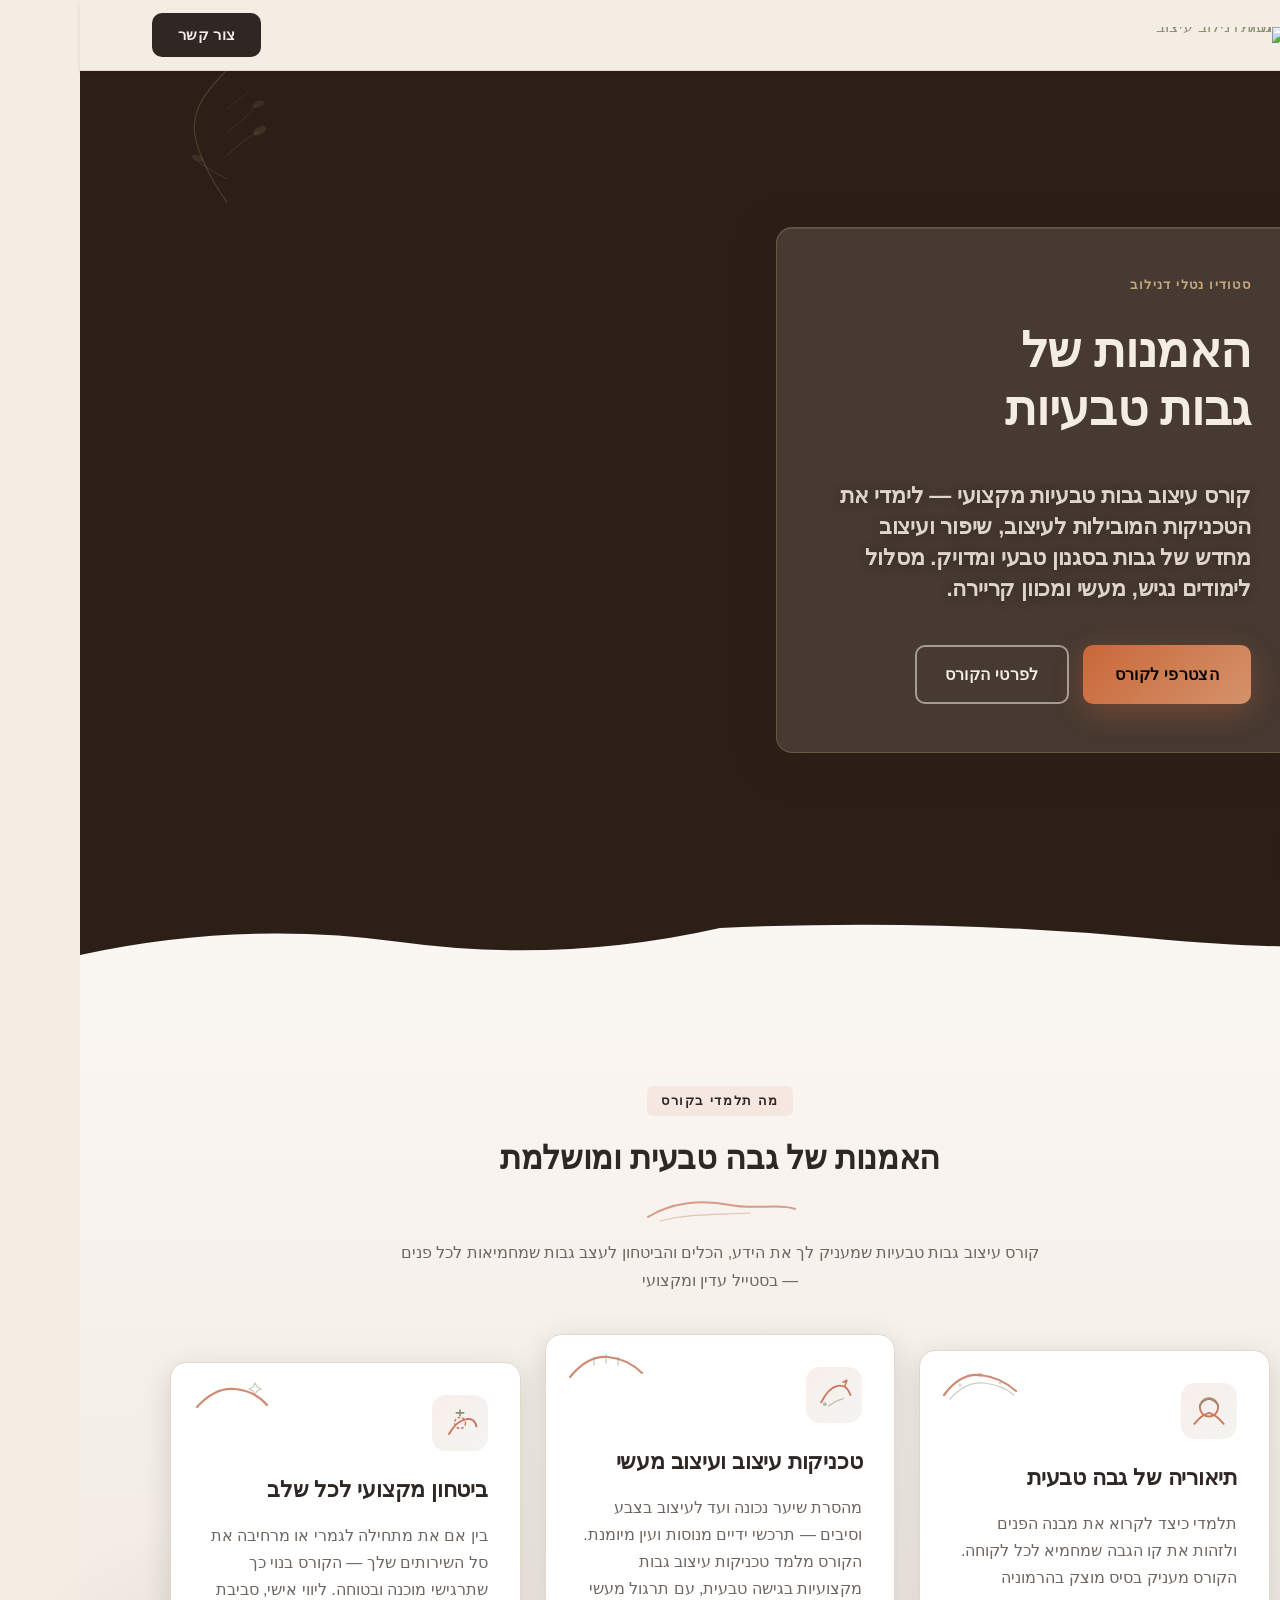
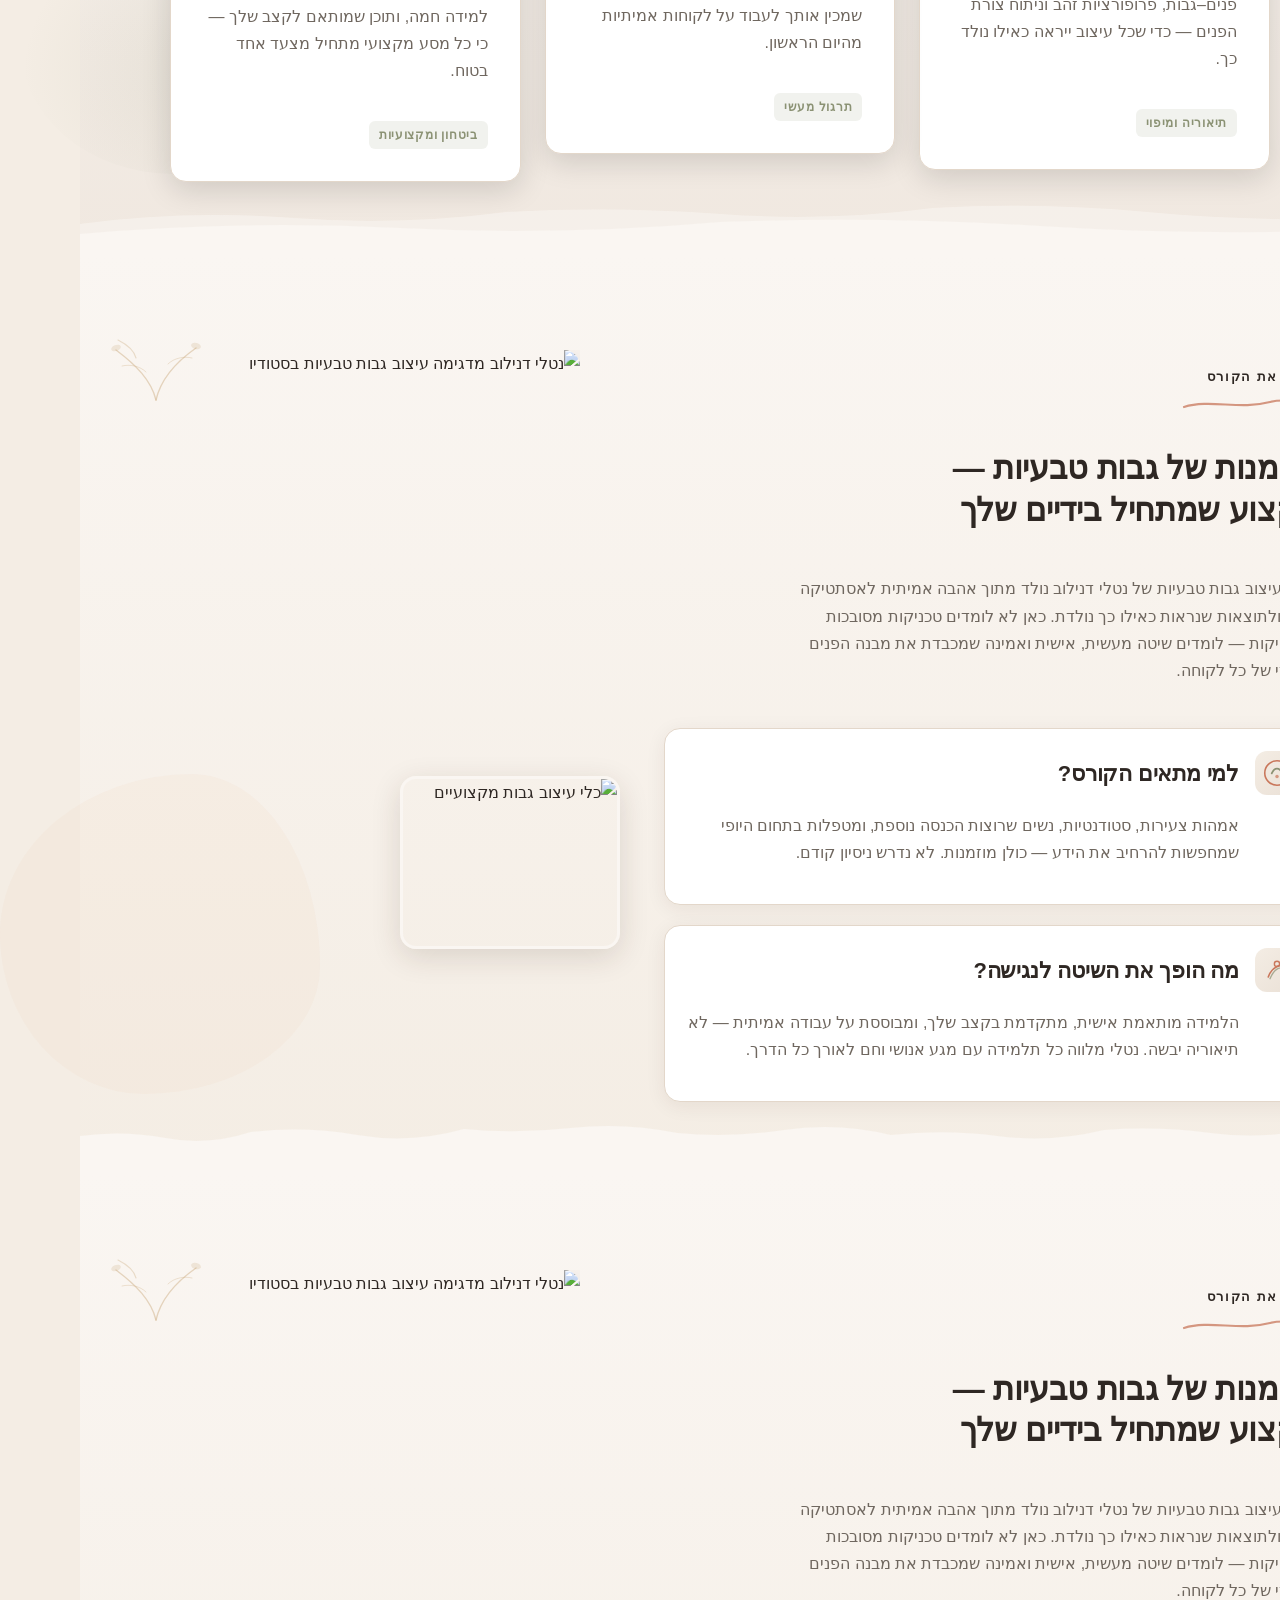
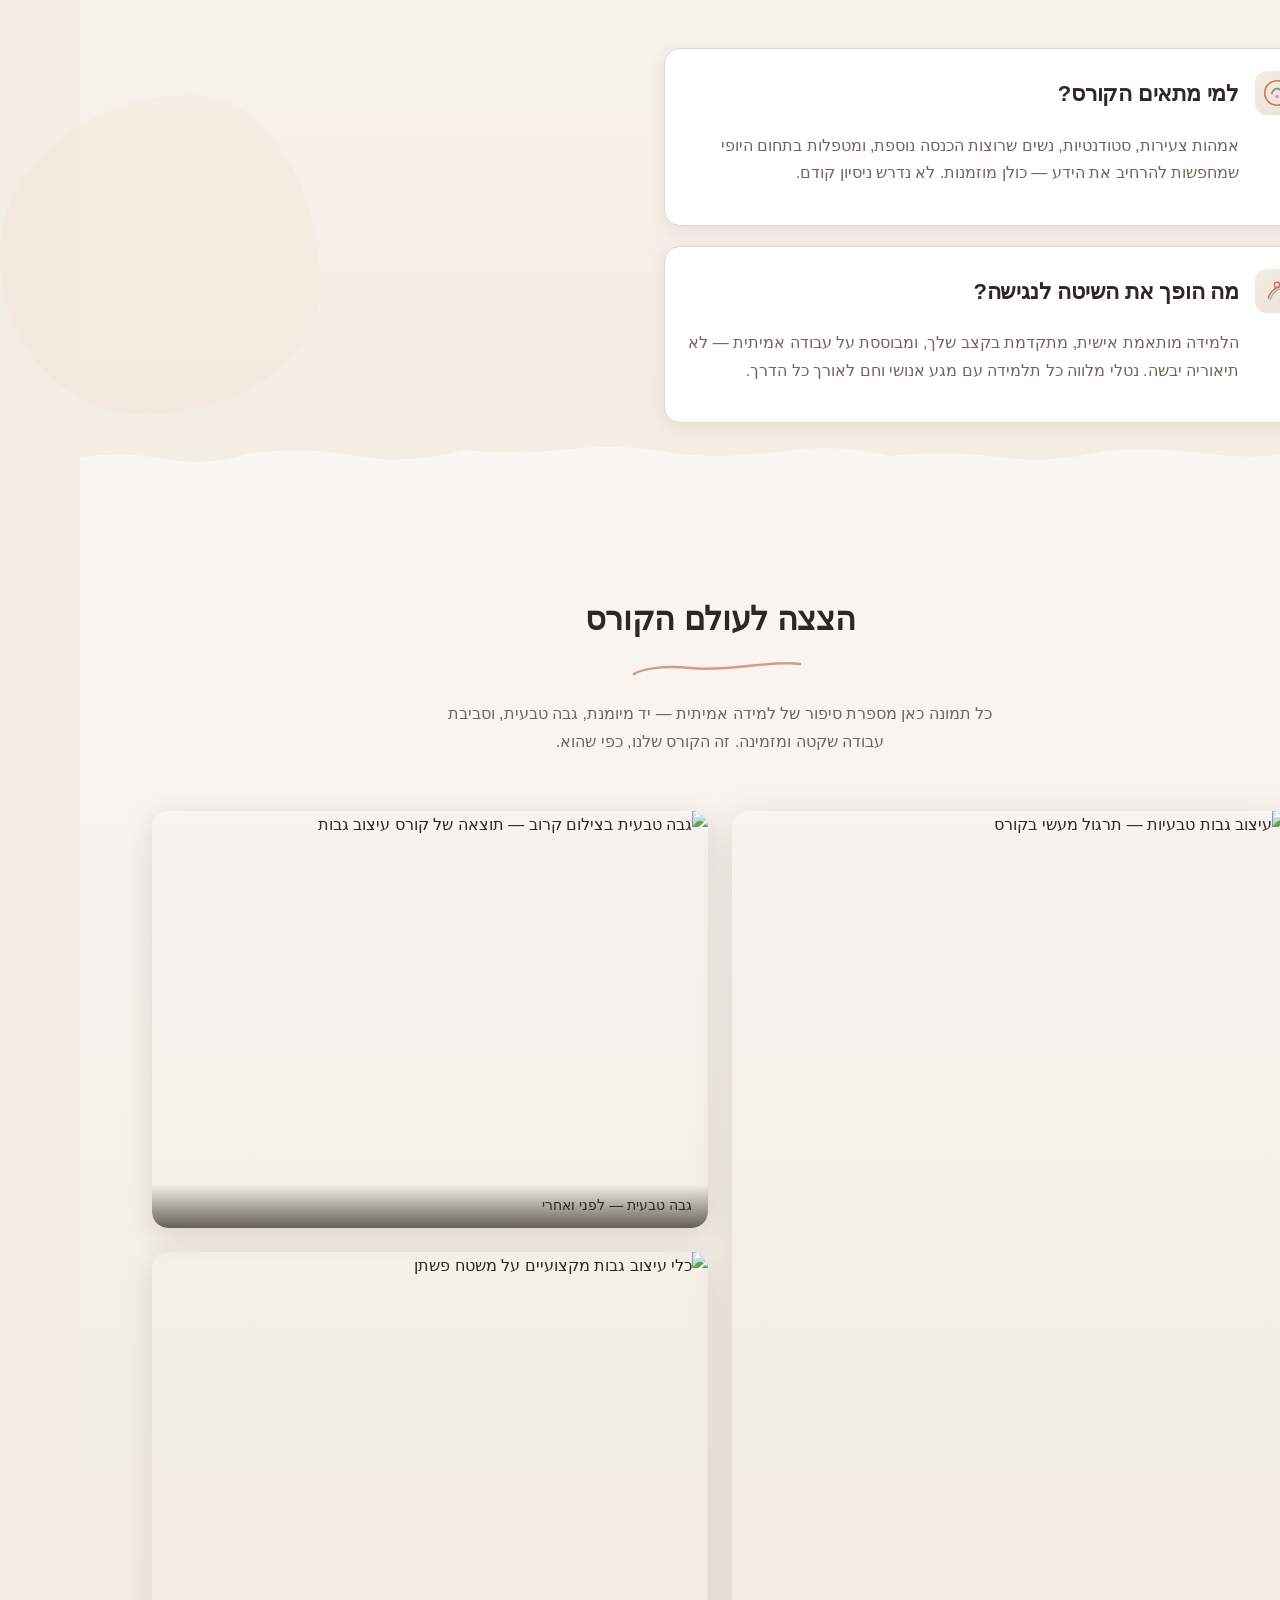
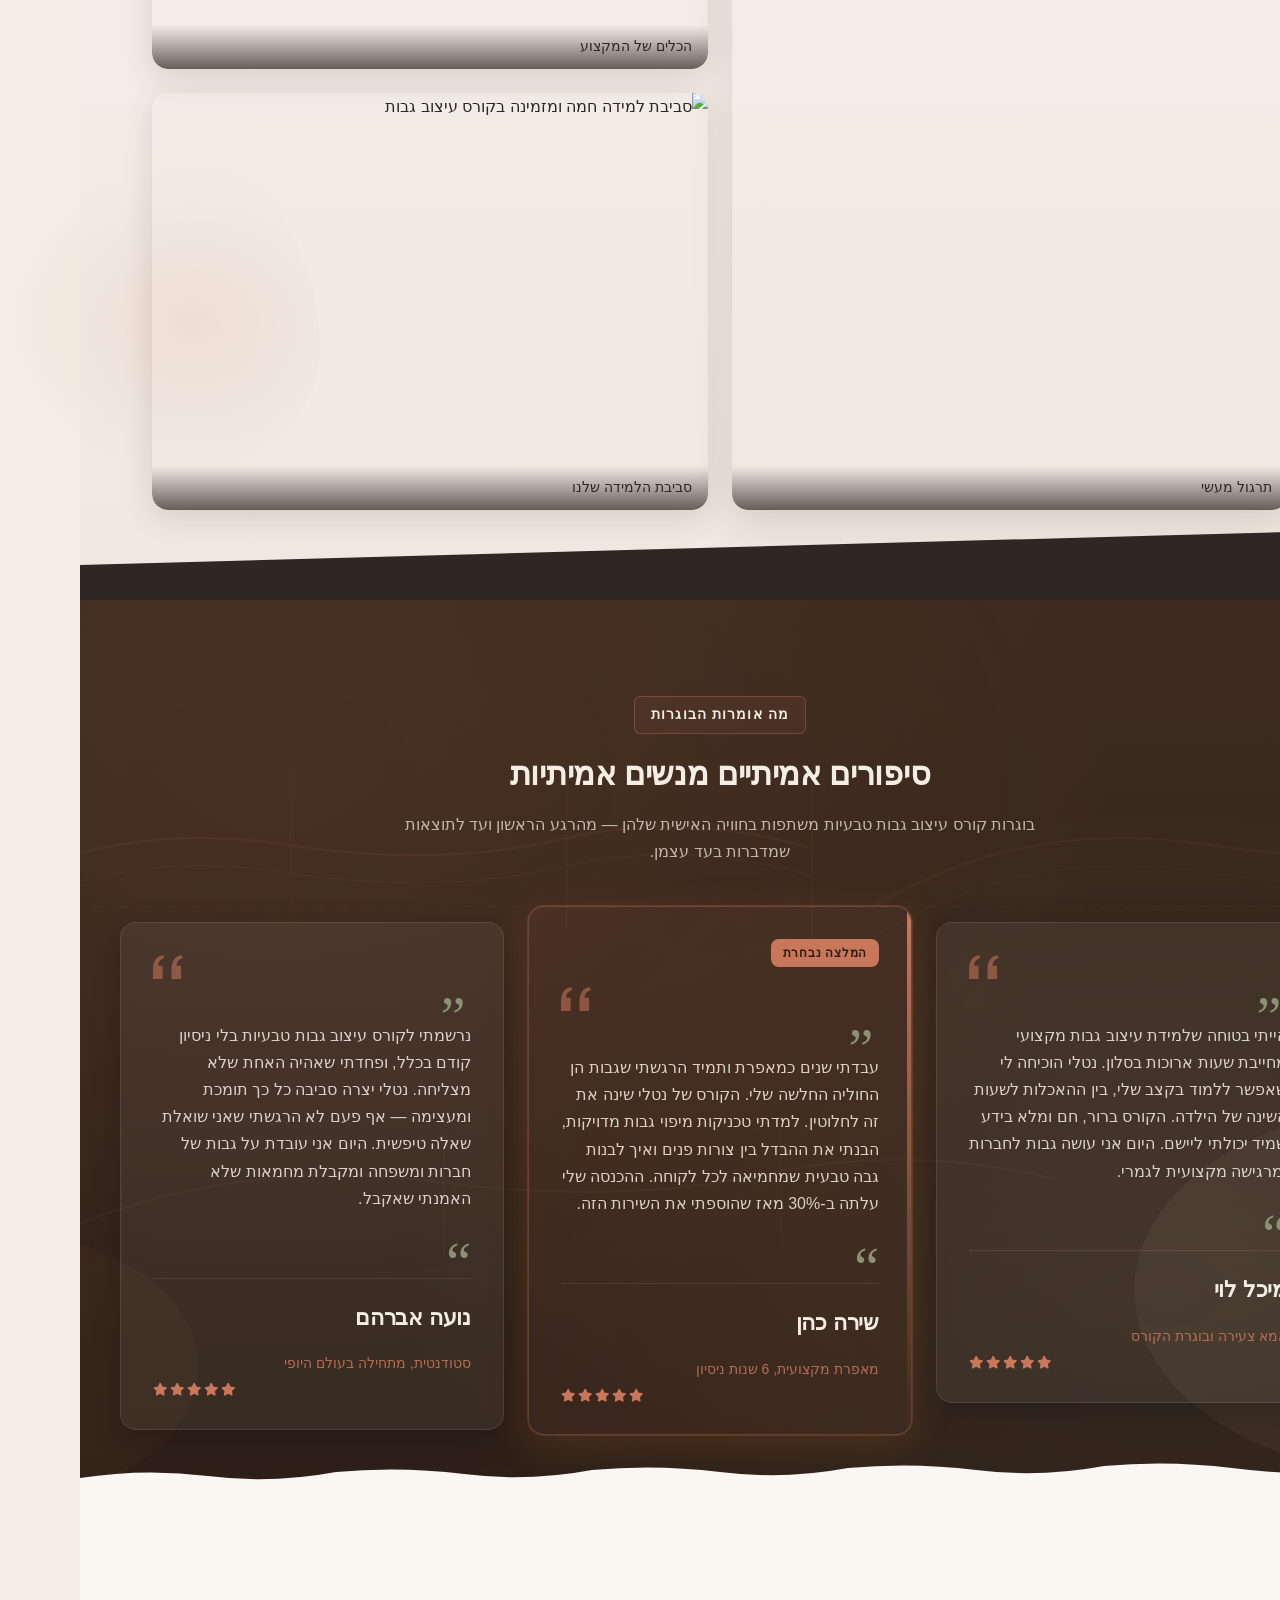
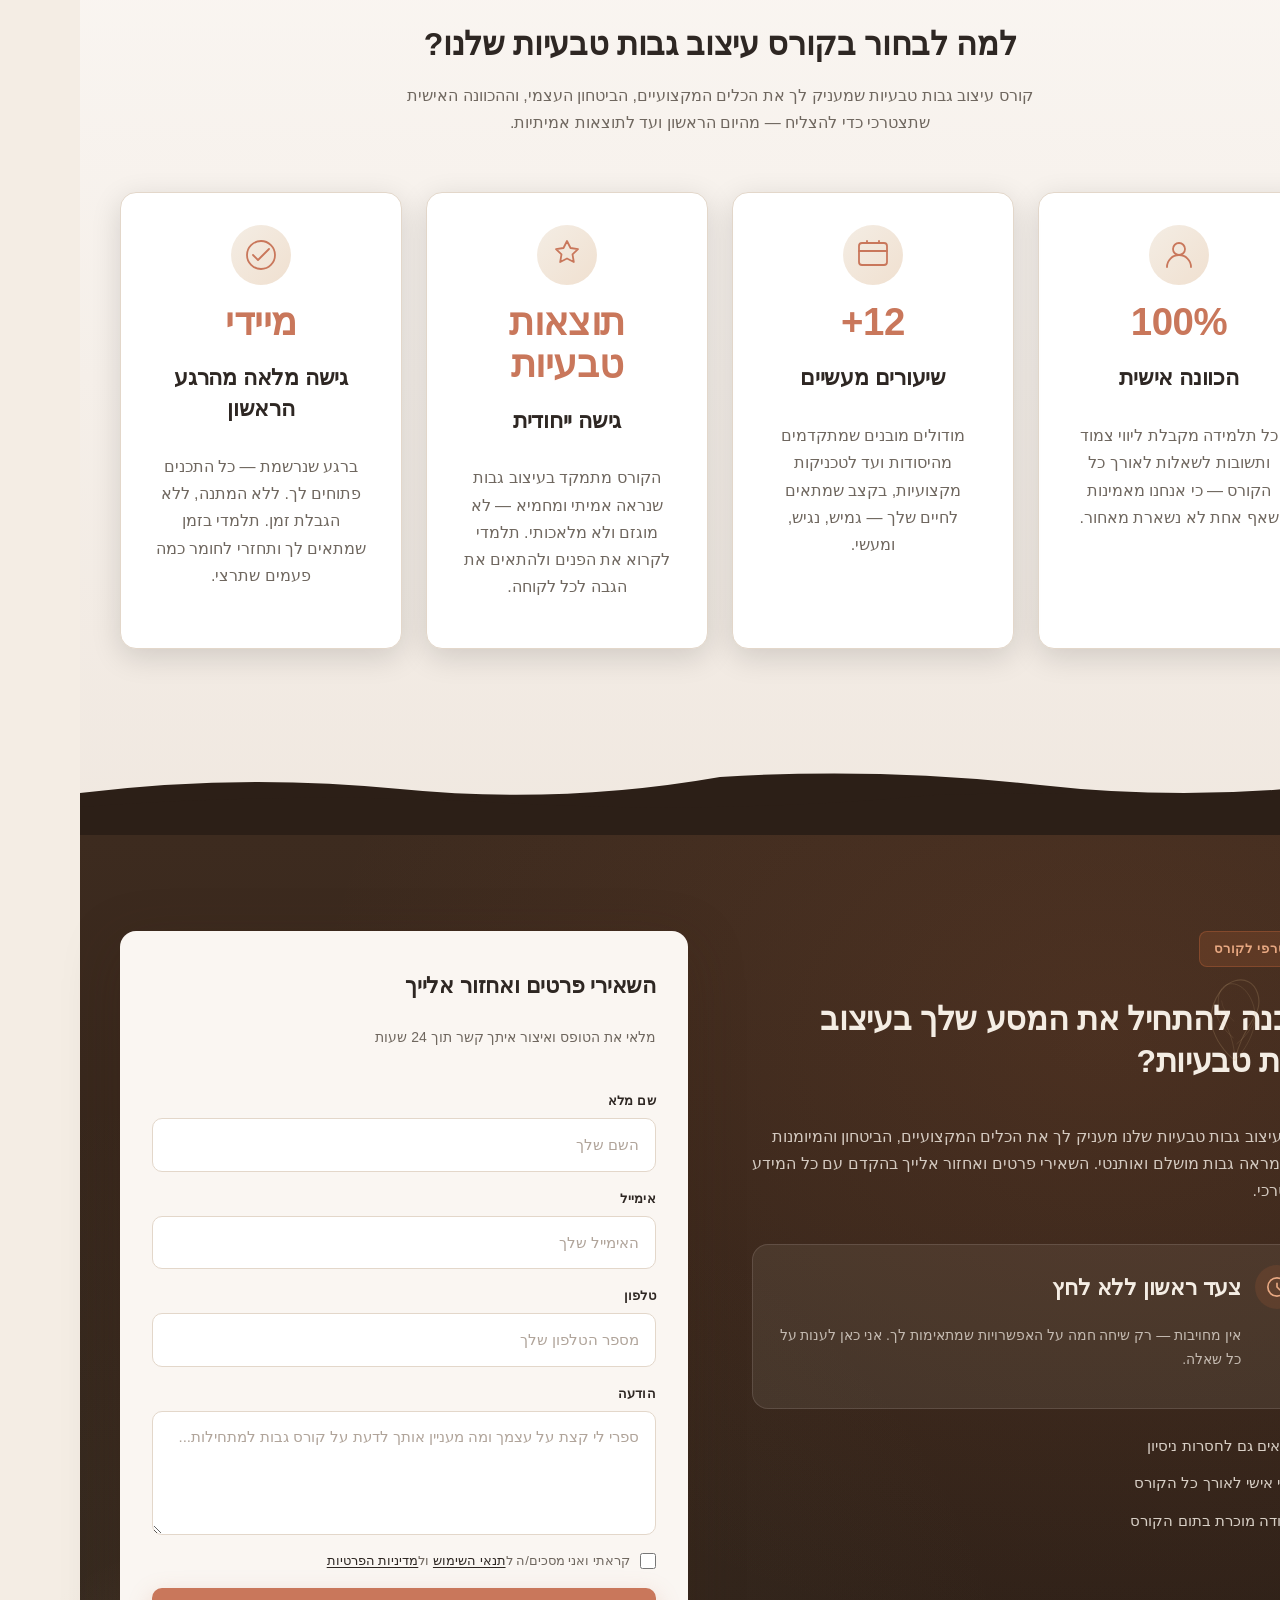
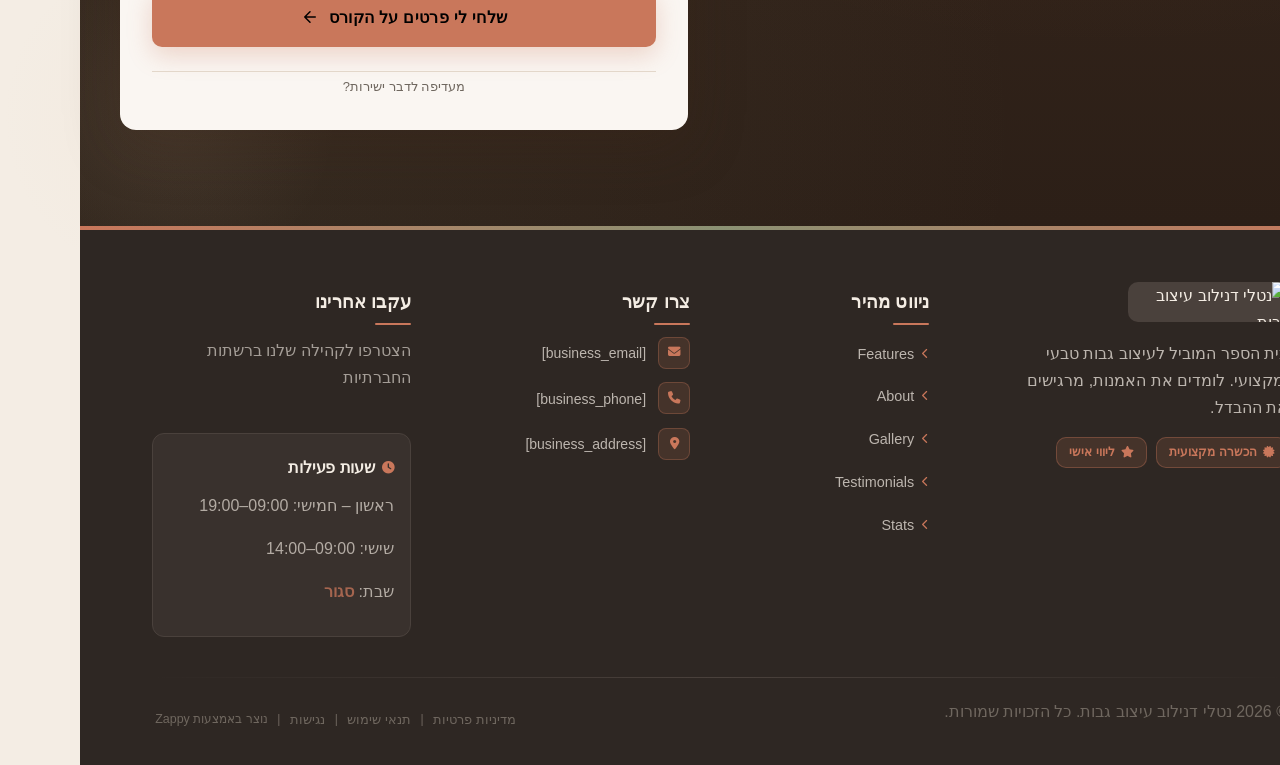
==== commit 70b26798: "Background sync: Progressive GitHub Sync" ====
--- a/public/index.html
+++ b/public/index.html
@@ -1 +1 @@
-<!doctype html><html dir="rtl" lang="he"><head><meta charset="UTF-8"><meta content="width=device-width,initial-scale=1" name="viewport"><meta content="index, follow" name="robots"><title>גלי את הסוד לגבות מושלמות — נטלי דנילוב עיצוב גבות</title><meta content="רוצה ללמוד עיצוב גבות טבעיות כמו מקצוענית? קורס עיצוב גבות טבעיות של נטלי דנילוב מעניק לך את כל הכלים להצליח. הירשמי עכשיו!" name="description"><meta content="קורס עיצוב גבות טבעיות, קורס גבות למתחילות, קורס גבות אונליין, קורס עיצוב גבות, עיצוב גבות מקצועי" name="keywords"><link href="/assets/favicon.ico" rel="icon" type="image/x-icon"><link href="/assets/favicon-16x16.png" rel="icon" type="image/png" sizes="16x16"><link href="/assets/favicon-32x32.png" rel="icon" type="image/png" sizes="32x32"><link href="/assets/favicon-48x48.png" rel="icon" type="image/png" sizes="48x48"><link href="/assets/favicon-192x192.png" rel="icon" type="image/png" sizes="192x192"><link href="/assets/favicon-512x512.png" rel="icon" type="image/png" sizes="512x512"><link href="/assets/apple-touch-icon.png" rel="apple-touch-icon"><script>!function(){"use strict";var t="640242a4-dc3e-470f-aa96-5b673b23f9b2",e="https://api.zappy5.com/api/analytics/track",a=18e5,n=2592e6,o=!0,i=!0,r=!0;var s=function(){var e="zappy_visitor_"+t,a=null;try{if(a=localStorage.getItem(e)){var o=JSON.parse(a),i=Date.now();if(i-o.created<n)return o.lastSeen=i,localStorage.setItem(e,JSON.stringify(o)),o.id}}catch(t){console.warn("Zappy Analytics: LocalStorage not available")}var r="zv_"+Date.now()+"_"+Math.random().toString(36).substr(2,9);try{localStorage.setItem(e,JSON.stringify({id:r,created:Date.now(),lastSeen:Date.now()}))}catch(t){}return r}(),c=function(){var e="zappy_session_"+t,n=null;try{if(n=sessionStorage.getItem(e)){var o=JSON.parse(n),i=Date.now();if(i-o.timestamp<a)return o.timestamp=i,sessionStorage.setItem(e,JSON.stringify(o)),o.id}}catch(t){console.warn("Zappy Analytics: SessionStorage not available")}var r="zs_"+Date.now()+"_"+Math.random().toString(36).substr(2,9);try{sessionStorage.setItem(e,JSON.stringify({id:r,timestamp:Date.now()}))}catch(t){}return r}();function l(a,n){n=n||{};var o={website_id:t,event_type:a,page_path:window.location.pathname,referrer:document.referrer||"direct",visitor_id:s,session_id:c,metadata:n};if(navigator.sendBeacon){var i=new Blob([JSON.stringify(o)],{type:"application/json"});navigator.sendBeacon(e,i)}else fetch(e,{method:"POST",headers:{"Content-Type":"application/json"},body:JSON.stringify(o),keepalive:!0}).catch(function(t){console.warn("Zappy Analytics: Failed to track event",t)})}o&&l("pageview",{title:document.title,url:window.location.href}),i&&document.addEventListener("click",function(t){var e=t.target;if("BUTTON"===e.tagName||e.closest("button")){var a="BUTTON"===e.tagName?e:e.closest("button");l("click",{element:"button",text:a.textContent.trim().substring(0,100),id:a.id||null,class:a.className||null})}else if("A"===e.tagName||e.closest("a")){var n="A"===e.tagName?e:e.closest("a");l("navigation",{element:"link",text:n.textContent.trim().substring(0,100),href:n.href,external:n.hostname!==window.location.hostname})}},!0),r&&document.addEventListener("submit",function(t){var e=t.target;l("form_submit",{form_id:e.id||null,form_name:e.name||null,form_action:e.action||null,form_method:e.method||"GET"})},!0);var d=Date.now();window.addEventListener("beforeunload",function(){l("page_unload",{time_on_page:Math.floor((Date.now()-d)/1e3),page_path:window.location.pathname})}),window.zappyAnalytics={track:l,getVisitorId:function(){return s},getSessionId:function(){return c}}}()</script><meta content="גלי את הסוד לגבות מושלמות — נטלי דנילוב עיצוב גבות" property="og:title"><meta content="רוצה ללמוד עיצוב גבות טבעיות כמו מקצוענית? קורס עיצוב גבות טבעיות של נטלי דנילוב מעניק לך את כל הכלים להצליח. הירשמי עכשיו!" property="og:description"><meta content="summary_large_image" name="twitter:card"><meta content="גלי את הסוד לגבות מושלמות — נטלי דנילוב עיצוב גבות" name="twitter:title"><meta content="רוצה ללמוד עיצוב גבות טבעיות כמו מקצוענית? קורס עיצוב גבות טבעיות של נטלי דנילוב מעניק לך את כל הכלים להצליח. הירשמי עכשיו!" name="twitter:description"><meta content="website" property="og:type"><meta content="he_IL" property="og:locale"><link href="https://cdnjs.cloudflare.com/ajax/libs/font-awesome/6.4.0/css/all.min.css" rel="stylesheet"><style>.skip-link{position:absolute;top:0;left:0;transform:translateY(-200%);padding:12px 18px;background:var(--bg-dark,#1a1a1a);color:var(--text-light,#fff);font-weight:600;border-radius:0 0 8px 0;z-index:10000}.skip-link:focus{transform:none;outline:2px solid var(--ring,#fff);outline-offset:2px}:focus-visible{outline:2px solid var(--ring,currentColor);outline-offset:3px}</style><link href="/assets/favicon.ico" rel="icon" type="image/x-icon"><link href="/assets/favicon-16x16.png" rel="icon" type="image/png" sizes="16x16"><link href="/assets/favicon-32x32.png" rel="icon" type="image/png" sizes="32x32"><link href="/assets/favicon-48x48.png" rel="icon" type="image/png" sizes="48x48"><link href="/assets/favicon-192x192.png" rel="icon" type="image/png" sizes="192x192"><link href="/assets/favicon-512x512.png" rel="icon" type="image/png" sizes="512x512"><link href="/assets/apple-touch-icon.png" rel="apple-touch-icon"><link href="https://cdn.jsdelivr.net/npm/vanilla-cookieconsent@3/dist/cookieconsent.css" rel="stylesheet"><script src="https://cdn.jsdelivr.net/npm/vanilla-cookieconsent@3/dist/cookieconsent.umd.js"></script><script src="https://cdn.jsdelivr.net/gh/mickidum/acc_toolbar/acctoolbar/acctoolbar.min.js"></script><link href="/styles.css" rel="stylesheet"><style id="zappy-dropdown-submenu-styles">#navMenu li:has(.sub-menu),.nav-menu li:has(.sub-menu),.navbar li:has(.sub-menu),nav li:has(.sub-menu){position:relative}#navMenu .sub-menu,.nav-menu .sub-menu,.navbar .sub-menu,nav .sub-menu{display:block!important;position:absolute!important;top:100%;left:0;min-width:220px;background:#fff;border-radius:8px;box-shadow:0 8px 25px rgba(0,0,0,.15);padding:8px 0;opacity:0;visibility:hidden;transform:translateY(10px);transition:all .3s ease;z-index:1000;list-style:none;pointer-events:none}#navMenu li:hover>.sub-menu,.nav-menu li:hover>.sub-menu,.navbar li:hover>.sub-menu,nav li:hover>.sub-menu{opacity:1!important;visibility:visible!important;transform:translateY(0)!important;pointer-events:auto!important}.sub-menu li{list-style:none;margin:0;padding:0}.sub-menu a{display:block!important;padding:10px 16px!important;color:var(--text-dark,#333)!important;font-weight:500;text-decoration:none;white-space:nowrap;transition:background-color .2s}.sub-menu .zappy-nav-child>a{padding-left:28px!important;font-size:.9em!important;opacity:.85!important}[dir=rtl] .sub-menu .zappy-nav-child>a,html[lang=ar] .sub-menu .zappy-nav-child>a,html[lang=he] .sub-menu .zappy-nav-child>a{padding-left:10px!important;padding-right:28px!important}.sub-menu .zappy-nav-parent>a{font-weight:600!important}.sub-menu a:hover{background-color:#f5f5f5}[dir=rtl] .nav-menu .sub-menu,[dir=rtl] .navbar .sub-menu,[dir=rtl] nav .sub-menu,html[lang=ar] .nav-menu .sub-menu,html[lang=ar] .navbar .sub-menu,html[lang=ar] nav .sub-menu,html[lang=he] .nav-menu .sub-menu,html[lang=he] .navbar .sub-menu,html[lang=he] nav .sub-menu{left:auto!important;right:0!important}.sub-menu:empty,.sub-menu:not(:has(li)):not(:has(> a)),.sub-menu:not(:has(li:not(.zappy-hidden-menu-item))):not(:has(> a)){display:none!important;opacity:0!important;visibility:hidden!important;pointer-events:none!important}li:has(.menu-group-title):hover>.sub-menu{opacity:1!important;visibility:visible!important;transform:translateY(0)!important;pointer-events:auto!important}#navMenu>li>.menu-group-title,.nav-menu>li>.menu-group-title{display:inline-block;padding:.5rem 1rem;cursor:default;user-select:none}@media (max-width:768px){#navMenu .sub-menu,.nav-menu .sub-menu,.navbar .sub-menu,nav .sub-menu{position:static!important;transform:none!important;box-shadow:none!important;background:0 0!important;max-height:0;overflow:hidden;opacity:0;visibility:hidden;transition:max-height .3s ease,opacity .3s ease;padding:0!important;border-radius:0!important}#navMenu .sub-menu.mobile-expanded,.nav-menu .sub-menu.mobile-expanded,.navbar .sub-menu.mobile-expanded{max-height:none!important;overflow-y:visible!important;opacity:1!important;visibility:visible!important;padding:8px 0 8px 16px!important}[dir=rtl] .sub-menu.mobile-expanded,html[lang=he] .sub-menu.mobile-expanded{padding:8px 16px 8px 0!important}#navMenu li:hover>.sub-menu,.nav-menu li:hover>.sub-menu,.navbar li:hover>.sub-menu,nav li:hover>.sub-menu{opacity:0;visibility:hidden;pointer-events:none}#navMenu li>.sub-menu.mobile-expanded,.nav-menu li>.sub-menu.mobile-expanded,.navbar li>.sub-menu.mobile-expanded,nav li>.sub-menu.mobile-expanded{opacity:1!important;visibility:visible!important;pointer-events:auto!important}#navMenu li:has(.sub-menu),.nav-menu li:has(.sub-menu),.navbar li:has(.sub-menu),nav li:has(.sub-menu){display:flex!important;flex-wrap:wrap!important;align-items:center!important;position:relative!important;min-height:44px!important}#navMenu li:has(.sub-menu)>a,.nav-menu li:has(.sub-menu)>a,.navbar li:has(.sub-menu)>a,nav li:has(.sub-menu)>a{flex:1!important;min-width:0!important}#navMenu li:has(.sub-menu)>.menu-group-title,.nav-menu li:has(.sub-menu)>.menu-group-title,.navbar li:has(.sub-menu)>.menu-group-title,nav li:has(.sub-menu)>.menu-group-title{flex:1!important;min-width:0!important;padding:0!important;line-height:inherit!important}#navMenu li:has(.sub-menu)>.sub-menu,.nav-menu li:has(.sub-menu)>.sub-menu,.navbar li:has(.sub-menu)>.sub-menu,nav li:has(.sub-menu)>.sub-menu{flex-basis:100%!important;width:100%!important}#navMenu li:has(.sub-menu)>a [class*=arrow],#navMenu li:has(.sub-menu)>a [class*=chevron],.nav-menu li:has(.sub-menu)>a .fa-angle-down,.nav-menu li:has(.sub-menu)>a .fa-chevron-down,.nav-menu li:has(.sub-menu)>a [class*=arrow],.nav-menu li:has(.sub-menu)>a [class*=chevron],nav li:has(.sub-menu)>a [class*=arrow],nav li:has(.sub-menu)>a [class*=chevron]{display:none!important;visibility:hidden!important}.mobile-submenu-toggle{display:flex!important;align-items:center!important;justify-content:center!important;width:44px!important;height:auto!important;background:0 0!important;border:none!important;cursor:pointer!important;color:var(--text-dark)!important;position:static!important;flex-shrink:0!important;align-self:stretch!important;z-index:2!important;padding:0!important;margin:0!important}.mobile-submenu-toggle::after{content:''!important;width:0!important;height:0!important;border-left:6px solid transparent!important;border-right:6px solid transparent!important;border-top:7px solid currentColor!important;transition:transform .3s ease!important}.mobile-submenu-toggle.expanded::after{transform:rotate(180deg)!important}.sub-menu a{padding:10px 0!important;display:block!important;color:var(--text-dark)!important;white-space:normal!important}.sub-menu .zappy-nav-child>a{padding-left:28px!important;font-size:.9em!important;opacity:.85!important}[dir=rtl] .sub-menu .zappy-nav-child>a,html[lang=ar] .sub-menu .zappy-nav-child>a,html[lang=he] .sub-menu .zappy-nav-child>a{padding-left:0!important;padding-right:28px!important}.sub-menu .zappy-nav-parent>a{font-weight:600!important}#navMenu.active,.nav-menu.active{max-width:100vw!important;overflow-x:hidden!important;box-sizing:border-box!important}.navbar .sub-menu li a,.zappy-products-dropdown .sub-menu a,nav.navbar .sub-menu li a{color:var(--text-dark)!important}}@media (min-width:769px){.mobile-submenu-toggle{display:none!important}}</style><style id="zappy-widget-visibility">html[dir=rtl] .whatsapp-float{right:20px!important;left:auto!important}html:not([dir]) .whatsapp-float,html[dir=ltr] .whatsapp-float{left:20px!important;right:auto!important}html[dir=rtl] #mic-access-tool-general-button,html[dir=rtl] #mic-init-access-tool #mic-access-tool-general-button,html[dir=rtl] #mic-init-access-tool .mic-access-tool-general-button,html[dir=rtl] ._access-icon,html[dir=rtl] .mic-access-tool-general-button{left:20px!important;right:auto!important}html:not([dir]) #mic-access-tool-general-button,html:not([dir]) #mic-init-access-tool #mic-access-tool-general-button,html:not([dir]) #mic-init-access-tool .mic-access-tool-general-button,html:not([dir]) ._access-icon,html:not([dir]) .mic-access-tool-general-button,html[dir=ltr] #mic-access-tool-general-button,html[dir=ltr] #mic-init-access-tool #mic-access-tool-general-button,html[dir=ltr] #mic-init-access-tool .mic-access-tool-general-button,html[dir=ltr] ._access-icon,html[dir=ltr] .mic-access-tool-general-button{right:20px!important;left:auto!important}@media (max-width:768px){.whatsapp-float{display:flex!important}}@media (min-width:769px){.whatsapp-float{display:flex!important}}@media (max-width:768px){#mic-access-tool-general-button,#mic-init-access-tool #mic-access-tool-general-button,#mic-init-access-tool .mic-access-tool-general-button,._access-icon,.mic-access-tool-general-button{display:flex!important;visibility:visible!important;opacity:1!important;pointer-events:auto!important}#mic-access-tool-box.opened-mic-access-tool,#mic-init-access-tool #mic-access-tool-box.opened-mic-access-tool,.mic-access-tool-box.opened-mic-access-tool{visibility:visible!important;opacity:1!important;pointer-events:auto!important}}@media (min-width:769px){#mic-access-tool-general-button,#mic-init-access-tool #mic-access-tool-general-button,#mic-init-access-tool .mic-access-tool-general-button,._access-icon,.mic-access-tool-general-button{display:flex!important;visibility:visible!important;opacity:1!important;pointer-events:auto!important}#mic-access-tool-box.opened-mic-access-tool,#mic-init-access-tool #mic-access-tool-box.opened-mic-access-tool,.mic-access-tool-box.opened-mic-access-tool{visibility:visible!important;opacity:1!important;pointer-events:auto!important}}</style></head><body><a href="#main" class="skip-link">דלג לתוכן הראשי</a><nav class="navbar" dir="rtl"><button class="mobile-toggle" aria-label="Menu" id="mobileToggle"><svg viewBox="0 0 24 24" fill="none" height="24" width="24" class="hamburger-icon"><path d="M3 12h18M3 6h18M3 18h18" stroke="currentColor" stroke-width="2" stroke-linecap="round"></path></svg> <svg viewBox="0 0 24 24" fill="none" height="24" width="24" class="close-icon" style="display:none"><path d="M18 6L6 18M6 6l12 12" stroke="currentColor" stroke-width="2" stroke-linecap="round"></path></svg></button> <button class="phone-header-btn" aria-label="Call" data-phone="[business_phone]"><svg viewBox="0 0 24 24" fill="currentColor" height="20" width="20"><path d="M22 16.92v3a2 2 0 0 1-2.18 2 19.79 19.79 0 0 1-8.63-3.07 19.5 19.5 0 0 1-6-6 19.79 19.79 0 0 1-3.07-8.67A2 2 0 0 1 4.11 2h3a2 2 0 0 1 2 1.72 12.84 12.84 0 0 0 .7 2.81 2 2 0 0 1-.45 2.11L8.09 9.91a16 16 0 0 0 6 6l1.27-1.27a2 2 0 0 1 2.11-.45 12.84 12.84 0 0 0 2.81.7A2 2 0 0 1 22 16.92z"></path></svg></button><div class="nav-container"><div class="nav-right-group"><div class="nav-brand"><a href="/" class="logo-link"><img alt="נטלי דנילוב עיצוב גבות" src="/assets/site-----image-1.webp" class="logo"></a></div><ul class="nav-menu" id="navMenu"></ul></div><div class="nav-cta-container"><a href="#contact" class="nav-cta-btn">צור קשר</a></div></div></nav><script>window.addEventListener("load",function(){const e=document.querySelector(".navbar, nav, header");if(!e)return void console.log("[Navbar] Navbar element not found");let t=document.getElementById("mobileToggle")||document.querySelector(".mobile-toggle")||document.querySelector(".hamburger")||document.querySelector(".hamburger-menu")||document.querySelector(".menu-toggle")||document.querySelector(".burger-menu")||document.querySelector('[aria-label="Menu"]')||document.querySelector('[aria-label="תפריט"]');const n=document.querySelector(".phone-header-btn"),o=window.getComputedStyle(e);let r=o.backgroundColor;if(console.log("[Navbar] Initial navbar background:",r),"transparent"===r||"rgba(0, 0, 0, 0)"===r||r.startsWith("rgba")&&r.includes(", 0)")){const e=o.backgroundImage;if(e&&"none"!==e)console.log("[Navbar] Navbar has background image/gradient, using dark text"),r="rgb(240, 240, 240)";else{const e=window.getComputedStyle(document.body).backgroundColor;console.log("[Navbar] Navbar transparent, using body background:",e),r=e}}const a=r.match(/\d+/g);if(a&&a.length>=3){const e=(.299*parseInt(a[0])+.587*parseInt(a[1])+.114*parseInt(a[2]))/255;console.log("[Navbar] Mobile button colors preserved from Claude CSS (luminance:",e.toFixed(2)+")");const o=document.createElement("style");o.id="zappy-mobile-nav-fix";document.documentElement.lang;document.documentElement.dir,o.textContent='\n        /* Hide mobile buttons on desktop, show only on mobile */\n        @media (min-width: 769px) {\n          .mobile-toggle,\n          .phone-header-btn {\n            display: none !important;\n          }\n        }\n        \n        /* Show and position mobile buttons correctly on mobile */\n        @media (max-width: 768px) {\n          .navbar,\n          nav.navbar {\n            min-height: 70px !important;\n          }\n\n          .mobile-toggle,\n          .phone-header-btn {\n            position: absolute !important;\n            top: 0 !important;\n            bottom: 0 !important;\n            margin-top: auto !important;\n            margin-bottom: auto !important;\n            transform: none !important;\n            z-index: 1001 !important;\n            display: flex !important;\n            align-items: center !important;\n            justify-content: center !important;\n            width: 36px !important;\n            height: 36px !important;\n            border-radius: 50% !important;\n            border: none !important;\n            cursor: pointer !important;\n            padding: 6px !important;\n            background: none !important;\n            color: var(--nav-text, var(--text-dark)) !important;\n            touch-action: manipulation !important;\n            -webkit-tap-highlight-color: transparent !important;\n          }\n\n          html[data-zappy-site-type="ecommerce"] .phone-header-btn,\n          body[data-zappy-site-type="ecommerce"] .phone-header-btn,\n          html[data-zappy-site-type="ecommerce"] header .phone-header-btn,\n          html[data-zappy-site-type="ecommerce"] nav .phone-header-btn {\n            display: none !important;\n            visibility: hidden !important;\n            width: 0 !important;\n            height: 0 !important;\n            min-width: 0 !important;\n            overflow: hidden !important;\n          }\n          \n          /* LTR positioning (default): hamburger LEFT, phone RIGHT */\n          html:not([dir="rtl"]):not([lang="he"]):not([lang="ar"]) .mobile-toggle,\n          html[dir="ltr"] .mobile-toggle {\n            left: 12px !important;\n            right: auto !important;\n          }\n          html:not([dir="rtl"]):not([lang="he"]):not([lang="ar"]) .phone-header-btn,\n          html[dir="ltr"] .phone-header-btn {\n            right: 12px !important;\n            left: auto !important;\n          }\n          \n          /* RTL positioning: hamburger RIGHT, phone LEFT */\n          html[dir="rtl"] .mobile-toggle,\n          html[lang="he"] .mobile-toggle,\n          html[lang="ar"] .mobile-toggle {\n            right: 12px !important;\n            left: auto !important;\n          }\n          html[dir="rtl"] .phone-header-btn,\n          html[lang="he"] .phone-header-btn,\n          html[lang="ar"] .phone-header-btn {\n            left: 12px !important;\n            right: auto !important;\n          }\n          \n          /* CRITICAL: Ensure nav-container has min-height on mobile */\n          /* All children are positioned absolutely/fixed on mobile, so height:auto collapses to 0 */\n          .nav-container {\n            min-height: 70px !important;\n            position: relative !important;\n          }\n          \n          /* Ensure SVG icons are properly sized and inherit color */\n          .mobile-toggle svg,\n          .phone-header-btn svg {\n            width: 24px !important;\n            height: 24px !important;\n            /* Don\'t force display - let JavaScript control hamburger/close toggle */\n          }\n          \n          /* Reset nav-cta-container on mobile - remove desktop box-shadow/padding */\n          /* that creates a visible ghost box when CTA button is hidden */\n          .nav-cta-container {\n            box-shadow: none !important;\n            padding: 0 !important;\n          }\n          \n          /* Hide nav-cta-container entirely on mobile when there\'s no lang-switcher */\n          /* (only the CTA button is inside, and it\'s hidden on mobile) */\n          .nav-cta-container:not(:has(.lang-switcher)) {\n            display: none !important;\n          }\n          \n          /* CRITICAL: Prevent hero image fade gradient from bleeding over headline text */\n          /* The .image-fade-gradient has bottom: -30px (extends below parent) */\n          /* On mobile stacked layout, this overlaps the h1 text below the image */\n          .hero-image-column {\n            overflow: hidden !important;\n          }\n          .image-fade-gradient {\n            bottom: 0 !important;\n          }\n          \n          /* Hide desktop language switcher on mobile - hamburger menu handles it */\n          /* High specificity to override stored CSS */\n          .lang-switcher,\n          .nav-cta-container .lang-switcher,\n          .nav-container .lang-switcher,\n          .navbar .lang-switcher,\n          .navbar .nav-cta-container .lang-switcher {\n            display: none !important;\n          }\n        }\n      ';const r=document.getElementById("zappy-mobile-nav-fix");r&&r.remove(),document.head.appendChild(o),console.log("[Navbar] Critical CSS injected for mobile nav positioning");const i=window.innerWidth<=768;if(t){const e=t.querySelector(".hamburger-icon"),n=t.querySelector(".close-icon");e&&(e.style.setProperty("width","24px","important"),e.style.setProperty("height","24px","important"),e.style.setProperty("display","block","important")),n&&(n.style.setProperty("width","24px","important"),n.style.setProperty("height","24px","important"),n.style.setProperty("display","none","important")),i?(t.style.setProperty("position","absolute","important"),t.style.setProperty("top","0","important"),t.style.setProperty("bottom","0","important"),t.style.setProperty("margin-top","auto","important"),t.style.setProperty("margin-bottom","auto","important"),t.style.setProperty("transform","none","important"),t.style.setProperty("z-index","1001","important"),t.style.removeProperty("left"),t.style.removeProperty("right"),console.log("[Navbar] Mobile toggle positioning applied (mobile viewport)")):(t.style.removeProperty("position"),t.style.removeProperty("top"),t.style.removeProperty("transform"),t.style.removeProperty("z-index"),t.style.removeProperty("left"),t.style.removeProperty("right"),console.log("[Navbar] Desktop viewport - cleared mobile toggle inline positioning"))}if(n){const e=n.querySelector("svg");e&&(e.style.width="24px",e.style.height="24px",e.setAttribute("width","24"),e.setAttribute("height","24")),i?(n.style.setProperty("position","absolute","important"),n.style.setProperty("top","0","important"),n.style.setProperty("bottom","0","important"),n.style.setProperty("margin-top","auto","important"),n.style.setProperty("margin-bottom","auto","important"),n.style.setProperty("transform","none","important"),n.style.setProperty("z-index","1001","important"),n.style.removeProperty("left"),n.style.removeProperty("right"),console.log("[Navbar] Phone button positioning applied (mobile viewport)")):(n.style.removeProperty("position"),n.style.removeProperty("top"),n.style.removeProperty("transform"),n.style.removeProperty("z-index"),n.style.removeProperty("left"),n.style.removeProperty("right"),console.log("[Navbar] Desktop viewport - cleared phone button inline positioning"))}}else console.log("[Navbar] Could not parse background color:",r);t=document.getElementById("mobileToggle")||document.querySelector(".mobile-toggle")||document.querySelector(".hamburger")||document.querySelector(".hamburger-menu")||document.querySelector(".menu-toggle")||document.querySelector(".burger-menu")||document.querySelector('[aria-label="Menu"]')||document.querySelector('[aria-label="תפריט"]');const i=document.getElementById("navMenu")||document.querySelector(".nav-menu")||document.querySelector(".nav-links")||document.querySelector("nav ul:not(.submenu)");if(!t||!i)return void console.log("[Navbar] Mobile toggle or menu not found:",{toggle:!!t,menu:!!i});i.id||(i.id="navMenu"),console.log("[Navbar] Initializing mobile menu...");const l=t.cloneNode(!0);t.parentNode.replaceChild(l,t);var s=0;function p(e){var t=Date.now();t-s<300||(s=t,function(e){e.preventDefault(),e.stopPropagation();const t=l.querySelector(".hamburger-icon"),n=l.querySelector(".close-icon");i.classList.contains("active")?(i.classList.remove("active"),t&&t.style.setProperty("display","block","important"),n&&n.style.setProperty("display","none","important"),document.body.style.overflow="",console.log("[Navbar] Menu closed")):(i.classList.add("active"),t&&t.style.setProperty("display","none","important"),n&&n.style.setProperty("display","block","important"),document.body.style.overflow="hidden",console.log("[Navbar] Menu opened"))}(e))}l.addEventListener("click",p),l.addEventListener("touchend",p),i.querySelectorAll("a").forEach(function(e){e.addEventListener("click",function(){if("#"===this.getAttribute("href"))return;const e=l.querySelector(".hamburger-icon"),t=l.querySelector(".close-icon");i.classList.remove("active"),e&&e.style.setProperty("display","block","important"),t&&t.style.setProperty("display","none","important"),document.body.style.overflow="",console.log("[Navbar] Menu closed (link clicked)")})});var m=i.querySelectorAll(".dropdown-toggle");m.forEach(function(e){e.addEventListener("click",function(e){e.preventDefault(),e.stopPropagation();var t=this.closest(".nav-dropdown");t&&(t.parentNode.querySelectorAll(".nav-dropdown.open").forEach(function(e){e!==t&&e.classList.remove("open")}),t.classList.toggle("open"),console.log("[Navbar] Dropdown toggled:",t.classList.contains("open")?"open":"closed"))})}),document.addEventListener("click",function(e){e.target.closest(".nav-dropdown")||document.querySelectorAll(".nav-dropdown.open").forEach(function(e){e.classList.remove("open")})}),console.log("[Navbar] Dropdown handlers initialized for "+m.length+" dropdowns"),n&&n.addEventListener("click",function(){const e=document.querySelectorAll('a[href^="tel:"]'),t=e.length>0?e[0].getAttribute("href").replace("tel:",""):"[business_phone]";window.location.href="tel:"+t,console.log("[Navbar] Phone button clicked")}),console.log("[Navbar] Mobile menu initialized successfully")})</script><main id="main"><section class="index-hero-section" data-band-index="0" data-layout-spec="בית-hero" dir="rtl" id="hero" data-hero-type="fullscreen-scrim"><div class="hero-bg-wrapper"><img alt="עיצוב גבות טבעיות בסטודיו מקצועי" src="/assets/site-index-hero-image-1.webp" data-context="Warm professional beauty studio scene: a skilled woman with elegant hands shaping natural eyebrows using fine grooming tools on a client. Shallow depth of field, soft golden-hour warm light, muted earthy tones of cream, cocoa, and terracotta. Studio counter with small brushes and tools visible. Calm, premium, editorial feel. No text, no logos." data-placeholder="index-hero-image-1" height="700" loading="eager" width="1200" class="hero-bg-img" data-hero-bg="true" fetchpriority="high"></div><div class="hero-scrim" aria-hidden="true"></div><svg viewBox="0 0 180 200" xmlns="http://www.w3.org/2000/svg" fill="none" aria-hidden="true" data-no-icon-edit="true" class="hero-botanical-deco"><path d="M90 180 C90 180 60 140 50 100 C40 60 70 30 90 10" fill="none" stroke="#C9A87C" stroke-width="1.5" stroke-linecap="round" opacity="0.22"></path><path d="M90 120 C90 120 110 100 130 90" fill="none" stroke="#C9A87C" stroke-width="1.2" stroke-linecap="round" opacity="0.18"></path><path d="M90 150 C90 150 65 138 50 125" fill="none" stroke="#C9A87C" stroke-width="1.2" stroke-linecap="round" opacity="0.18"></path><path d="M90 90 C90 90 115 72 128 55" fill="none" stroke="#C9A87C" stroke-width="1.1" stroke-linecap="round" opacity="0.15"></path><path d="M90 60 C90 60 105 48 118 38" fill="none" stroke="#C9A87C" stroke-width="1" stroke-linecap="round" opacity="0.13"></path><ellipse cx="132" cy="88" fill="#C9A87C" opacity="0.13" rx="9" ry="5" transform="rotate(-30 132 88)"></ellipse><ellipse cx="130" cy="54" fill="#C9A87C" opacity="0.11" rx="8" ry="4" transform="rotate(-20 130 54)"></ellipse><ellipse cx="52" cy="123" fill="#C9A87C" opacity="0.11" rx="8" ry="4" transform="rotate(20 52 123)"></ellipse></svg><div class="hero-content-wrapper"><div class="hero-card"><span class="hero-studio-label">סטודיו נטלי דנילוב</span><h1 class="hero-headline">האמנות של<br>גבות טבעיות</h1><h3 class="hero-subtitle">קורס עיצוב גבות טבעיות מקצועי — לימדי את הטכניקות המובילות לעיצוב, שיפור ועיצוב מחדש של גבות בסגנון טבעי ומדויק. מסלול לימודים נגיש, מעשי ומכוון קריירה.</h3><div class="hero-ctas"><a href="#contact" class="hero-btn-primary">הצטרפי לקורס</a> <a href="#course-highlights" class="hero-btn-secondary">לפרטי הקורס</a></div></div></div><div class="index-hero-divider-wrapper"><svg viewBox="0 0 1200 90" xmlns="http://www.w3.org/2000/svg" aria-hidden="true" data-no-icon-edit="true" preserveAspectRatio="none"><path d="M0,90 L0,55 Q150,20 300,42 T600,28 Q800,18 1000,38 T1200,30 L1200,90 Z" fill="#FAF6F2"></path></svg></div></section><section class="index-features-section" data-band-index="1" data-layout-spec="בית-features" dir="rtl" id="features"><div class="ifs-blob" aria-hidden="true"></div><div class="ifs-container"><div class="ifs-intro"><span class="ifs-eyebrow">מה תלמדי בקורס</span><h2 class="ifs-title">האמנות של גבה טבעית ומושלמת</h2><div class="ifs-flourish" aria-hidden="true"><svg viewBox="0 0 160 28" xmlns="http://www.w3.org/2000/svg" fill="none" height="28" width="160" aria-hidden="true" data-no-icon-edit="true"><path d="M8,22 C30,8 60,4 90,10 C115,15 140,8 155,14" fill="none" stroke="var(--secondary)" stroke-width="2" stroke-linecap="round" opacity="0.7"></path><path d="M20,26 C50,18 80,20 110,18" fill="none" stroke="var(--secondary)" stroke-width="1.2" stroke-linecap="round" opacity="0.4"></path></svg></div><p class="ifs-subtitle">קורס עיצוב גבות טבעיות שמעניק לך את הידע, הכלים והביטחון לעצב גבות שמחמיאות לכל פנים — בסטייל עדין ומקצועי</p></div><div class="ifs-grid"><article class="ifs-card ifs-card--1"><div class="ifs-card-motif" aria-hidden="true"><svg viewBox="0 0 80 36" xmlns="http://www.w3.org/2000/svg" fill="none" height="36" width="80" aria-hidden="true" data-no-icon-edit="true"><path d="M4,28 Q20,6 40,8 Q60,10 76,24" fill="none" stroke="var(--secondary)" stroke-width="2.2" stroke-linecap="round"></path><path d="M10,32 Q26,14 44,16 Q62,18 74,28" fill="none" stroke="var(--accent)" stroke-width="1.2" stroke-linecap="round" opacity="0.55"></path><circle cx="40" cy="8" r="2.2" fill="var(--secondary)" opacity="0.5"></circle><circle cx="20" cy="18" r="1.5" fill="var(--accent)" opacity="0.4"></circle><circle cx="60" cy="16" r="1.5" fill="var(--accent)" opacity="0.4"></circle></svg></div><div class="ifs-card-icon" aria-hidden="true"><svg viewBox="0 0 48 48" xmlns="http://www.w3.org/2000/svg" fill="none" height="44" width="44" data-element-type="icon" data-icon-type="svg"><circle cx="24" cy="20" r="10" fill="none" stroke="var(--secondary)" stroke-width="2"></circle><path d="M8,38 Q16,28 24,26 Q32,28 40,38" fill="none" stroke="var(--secondary)" stroke-width="2" stroke-linecap="round"></path><path d="M14,18 Q18,12 24,11 Q30,12 34,18" fill="none" stroke="var(--accent)" stroke-width="1.5" stroke-linecap="round"></path></svg></div><div class="ifs-card-body"><h3 class="ifs-card-title">תיאוריה של גבה טבעית</h3><p class="ifs-card-text">תלמדי כיצד לקרוא את מבנה הפנים ולזהות את קו הגבה שמחמיא לכל לקוחה. הקורס מעניק בסיס מוצק בהרמוניה פנים–גבות, פרופורציות זהב וניתוח צורת הפנים — כדי שכל עיצוב ייראה כאילו נולד כך.</p></div><div class="ifs-card-tag">תיאוריה ומיפוי</div></article><article class="ifs-card ifs-card--2"><div class="ifs-card-motif" aria-hidden="true"><svg viewBox="0 0 80 36" xmlns="http://www.w3.org/2000/svg" fill="none" height="36" width="80" aria-hidden="true" data-no-icon-edit="true"><path d="M4,26 Q22,4 42,6 Q62,8 76,22" fill="none" stroke="var(--secondary)" stroke-width="2.2" stroke-linecap="round"></path><line opacity="0.6" stroke="var(--accent)" stroke-width="1.2" x1="28" x2="28" y1="6" y2="14" stroke-linecap="round"></line><line opacity="0.6" stroke="var(--accent)" stroke-width="1.2" x1="40" x2="40" y1="4" y2="12" stroke-linecap="round"></line><line opacity="0.6" stroke="var(--accent)" stroke-width="1.2" x1="52" x2="52" y1="6" y2="14" stroke-linecap="round"></line></svg></div><div class="ifs-card-icon" aria-hidden="true"><svg viewBox="0 0 48 48" xmlns="http://www.w3.org/2000/svg" fill="none" height="44" width="44" data-element-type="icon" data-icon-type="svg"><path d="M10,32 Q18,16 28,14 Q38,12 42,24" fill="none" stroke="var(--secondary)" stroke-width="2" stroke-linecap="round"></path><path d="M36,14 L38,8 M38,8 L34,10" fill="none" stroke="var(--secondary)" stroke-width="1.8" stroke-linecap="round" stroke-linejoin="round"></path><circle cx="14" cy="34" r="2" fill="var(--accent)" opacity="0.6"></circle><path d="M18,36 Q26,30 34,28" fill="none" stroke="var(--accent)" stroke-width="1.4" stroke-linecap="round" opacity="0.5"></path></svg></div><div class="ifs-card-body"><h3 class="ifs-card-title">טכניקות עיצוב ועיצוב מעשי</h3><p class="ifs-card-text">מהסרת שיער נכונה ועד לעיצוב בצבע וסיבים — תרכשי ידיים מנוסות ועין מיומנת. הקורס מלמד טכניקות עיצוב גבות מקצועיות בגישה טבעית, עם תרגול מעשי שמכין אותך לעבוד על לקוחות אמיתיות מהיום הראשון.</p></div><div class="ifs-card-tag">תרגול מעשי</div></article><article class="ifs-card ifs-card--3"><div class="ifs-card-motif" aria-hidden="true"><svg viewBox="0 0 80 36" xmlns="http://www.w3.org/2000/svg" fill="none" height="36" width="80" aria-hidden="true" data-no-icon-edit="true"><path d="M6,28 Q24,8 44,10 Q64,12 76,26" fill="none" stroke="var(--secondary)" stroke-width="2.2" stroke-linecap="round"></path><path d="M62,8 L64,4 L66,8 L70,10 L66,12 L64,16 L62,12 L58,10 Z" fill="none" stroke="var(--accent)" stroke-width="1.2" opacity="0.55"></path></svg></div><div class="ifs-card-icon" aria-hidden="true"><svg viewBox="0 0 48 48" xmlns="http://www.w3.org/2000/svg" fill="none" height="44" width="44" data-element-type="icon" data-icon-type="svg"><path d="M12,36 Q20,22 30,20 Q40,18 42,28" fill="none" stroke="var(--secondary)" stroke-width="2" stroke-linecap="round"></path><path d="M24,16 L24,10 M20,13 L28,13" fill="none" stroke="var(--accent)" stroke-width="1.8" stroke-linecap="round"></path><circle cx="24" cy="24" r="6" fill="none" stroke="var(--secondary)" stroke-width="1.5" stroke-dasharray="3 2"></circle></svg></div><div class="ifs-card-body"><h3 class="ifs-card-title">ביטחון מקצועי לכל שלב</h3><p class="ifs-card-text">בין אם את מתחילה לגמרי או מרחיבה את סל השירותים שלך — הקורס בנוי כך שתרגישי מוכנה ובטוחה. ליווי אישי, סביבת למידה חמה, ותוכן שמותאם לקצב שלך — כי כל מסע מקצועי מתחיל מצעד אחד בטוח.</p></div><div class="ifs-card-tag">ביטחון ומקצועיות</div></article></div></div><div class="ifs-divider-wrapper"><svg viewBox="0 0 1440 72" xmlns="http://www.w3.org/2000/svg" aria-hidden="true" data-no-icon-edit="true" preserveAspectRatio="none"><path d="M0,72 L0,42 Q120,28 240,36 T480,30 Q600,24 720,32 T960,26 Q1080,20 1200,30 T1440,36 L1440,72 Z" fill="#FAF6F2" opacity="0.55"></path><path d="M0,72 L0,52 Q180,38 360,46 T720,40 Q900,34 1080,44 T1440,48 L1440,72 Z" fill="#FAF6F2"></path></svg></div></section><section class="index-about-section" data-band-index="2" data-layout-spec="בית-about" dir="rtl" id="about"><div class="about-blob-decor" aria-hidden="true"></div><div class="about-container"><div class="about-content"><div class="about-label-wrap"><span class="about-eyebrow">הכירי את הקורס</span> <svg viewBox="0 0 140 18" xmlns="http://www.w3.org/2000/svg" fill="none" aria-hidden="true" data-no-icon-edit="true" class="about-underline-svg"><path d="M4 13 C30 5, 60 16, 90 8 C110 3, 128 11, 136 9" fill="none" stroke="var(--secondary)" stroke-width="2.2" stroke-linecap="round" opacity="0.75"></path></svg></div><h2 class="about-heading">האמנות של גבות טבעיות —<br>מקצוע שמתחיל בידיים שלך</h2><p class="about-intro">קורס עיצוב גבות טבעיות של נטלי דנילוב נולד מתוך אהבה אמיתית לאסתטיקה נקייה ולתוצאות שנראות כאילו כך נולדת. כאן לא לומדים טכניקות מסובכות שמרחיקות — לומדים שיטה מעשית, אישית ואמינה שמכבדת את מבנה הפנים הייחודי של כל לקוחה.</p><div class="about-callouts"><div class="about-callout zappy-grid-item-nested-grid" data-grid-item-index="0"><div class="about-callout-icon" aria-hidden="true"><svg viewBox="0 0 32 32" xmlns="http://www.w3.org/2000/svg" fill="none" height="28" width="28" data-element-type="icon" data-icon-type="svg"><circle cx="16" cy="16" r="14" stroke="var(--secondary)" stroke-width="1.8"></circle><path d="M10 16.5 C11.5 13, 14 11, 16 11 C18 11, 20.5 13, 22 16.5" fill="none" stroke="var(--accent)" stroke-width="2" stroke-linecap="round"></path><circle cx="16" cy="20" r="2" fill="var(--secondary)" opacity="0.7"></circle></svg></div><div class="about-callout-body"><h3 class="about-callout-title">למי מתאים הקורס?</h3><p class="about-callout-text">אמהות צעירות, סטודנטיות, נשים שרוצות הכנסה נוספת, ומטפלות בתחום היופי שמחפשות להרחיב את הידע — כולן מוזמנות. לא נדרש ניסיון קודם.</p></div></div><div class="about-callout zappy-grid-item-nested-grid" data-grid-item-index="1"><div class="about-callout-icon" aria-hidden="true"><svg viewBox="0 0 32 32" xmlns="http://www.w3.org/2000/svg" fill="none" height="28" width="28" data-element-type="icon" data-icon-type="svg"><path d="M6 24 C8 18, 12 14, 16 12 C20 10, 24 11, 26 14" fill="none" stroke="var(--secondary)" stroke-width="1.8" stroke-linecap="round"></path><path d="M8 26 C10 21, 13 17, 16 15 C19 13, 22 14, 24 17" fill="none" stroke="var(--accent)" stroke-width="1.5" stroke-linecap="round" opacity="0.7"></path><circle cx="16" cy="9" r="3" fill="none" stroke="var(--secondary)" stroke-width="1.6"></circle></svg></div><div class="about-callout-body"><h3 class="about-callout-title">מה הופך את השיטה לנגישה?</h3><p class="about-callout-text">הלמידה מותאמת אישית, מתקדמת בקצב שלך, ומבוססת על עבודה אמיתית — לא תיאוריה יבשה. נטלי מלווה כל תלמידה עם מגע אנושי וחם לאורך כל הדרך.</p></div></div></div></div><div class="about-imagery"><div class="about-img-main-wrap"><input class="zappy-lightbox-toggle" type="checkbox" id="zappy-lightbox-toggle-img-1779212273107-7a63ejf7d" data-zappy-image-lightbox="true"><label class="zappy-lightbox-trigger" for="zappy-lightbox-toggle-img-1779212273107-7a63ejf7d" data-zappy-image-lightbox="true"><div data-element-id="img-1779212273107-7a63ejf7d" data-element-type="image" data-zappy-wrapper-margins-applied="true" data-zappy-zoom-clip="true" data-zappy-zoom-wrapper="true" data-zappy-zoom-wrapper-align="center" data-zappy-zoom-wrapper-height="571px" data-zappy-zoom-wrapper-width="469px" data-zappy-zoom-wrapper-width-mode="px" style="position:relative !important;overflow:hidden !important;width:469px !important;max-width:100% !important;margin-left:auto !important;margin-right:auto !important;height:571px !important;display:block !important;cursor:pointer" data-zappy-click-action="expand"><img alt="נטלי דנילוב מדגימה עיצוב גבות טבעיות בסטודיו" src="/assets/site-index-about-image-1.webp" data-context="Professional beauty studio setting: a skilled female instructor demonstrating natural eyebrow shaping technique on a client, warm studio lighting, soft parchment and terracotta tones, close-up of precise brow pencil strokes, intimate educational atmosphere, editorial beauty photography style" data-placeholder="index-about-image-1" height="620" loading="lazy" width="520" decoding="async" class="about-img-main" data-element-id="img-1779212273107-7a63ejf7d" data-element-type="image" data-zappy-object-position="50% 50%" data-zappy-zoom="1.02" style="object-position:50% 50% !important;display:block;margin:0px !important;left:-5% !important;top:-9.34138% !important;width:110% !important;height:118.683% !important;max-width:none !important;max-height:none !important;object-fit:cover !important" data-zappy-click-action="expand"></div></label> <svg viewBox="0 0 120 90" xmlns="http://www.w3.org/2000/svg" fill="none" aria-hidden="true" data-no-icon-edit="true" class="about-botanical"><path d="M60 80 C55 60, 40 45, 20 30" fill="none" stroke="#C9A87C" stroke-width="1.4" stroke-linecap="round" opacity="0.45"></path><path d="M60 80 C65 58, 80 42, 100 28" fill="none" stroke="#C9A87C" stroke-width="1.4" stroke-linecap="round" opacity="0.45"></path><path d="M40 38 C38 30, 30 24, 22 20" fill="none" stroke="#C9A87C" stroke-width="1.1" stroke-linecap="round" opacity="0.35"></path><path d="M50 52 C44 46, 34 44, 26 46" fill="none" stroke="#C9A87C" stroke-width="1" stroke-linecap="round" opacity="0.3"></path><path d="M72 44 C78 38, 88 36, 96 38" fill="none" stroke="#C9A87C" stroke-width="1" stroke-linecap="round" opacity="0.3"></path><ellipse cx="20" cy="28" fill="#C9A87C" opacity="0.22" rx="5" ry="3" transform="rotate(-20 20 28)"></ellipse><ellipse cx="100" cy="26" fill="#C9A87C" opacity="0.22" rx="5" ry="3" transform="rotate(15 100 26)"></ellipse></svg></div><div class="about-img-backplate-wrap"><div data-element-id="img-1779212273108-geuu5s95d" data-element-type="image" data-zappy-wrapper-margins-applied="true" data-zappy-zoom-clip="true" data-zappy-zoom-wrapper="true" data-zappy-zoom-wrapper-align="center" data-zappy-zoom-wrapper-height="167px" data-zappy-zoom-wrapper-width="224px" data-zappy-zoom-wrapper-width-mode="px" style="position:relative !important;overflow:hidden !important;width:224px !important;max-width:100% !important;margin-left:auto !important;margin-right:auto !important;height:167px !important;display:block !important"><img alt="כלי עיצוב גבות מקצועיים" src="/assets/site-index-about-image-2.webp" data-context="Close-up flat lay of professional eyebrow tools: fine brow pencils, mapping thread, measuring calipers and a small mirror on a warm cream linen surface, soft natural light, beauty education course materials, warm terracotta and parchment color palette" data-placeholder="index-about-image-2" height="200" loading="lazy" width="260" decoding="async" class="about-img-backplate" data-element-id="img-1779212273108-geuu5s95d" data-element-type="image" data-zappy-object-position="50% 50%" data-zappy-zoom="1.1" style="object-position:50% 50% !important;width:114.389% !important;max-width:none !important;max-height:none !important;height:110% !important;margin:0px !important;left:-7.19427% !important;top:-5% !important;display:block !important;object-fit:cover !important"></div></div></div></div><div class="about-divider-wrapper"><svg viewBox="0 0 1200 72" xmlns="http://www.w3.org/2000/svg" aria-hidden="true" data-no-icon-edit="true" preserveAspectRatio="none"><path d="M0,72 L0,34 Q40,28 80,36 T160,30 Q210,24 260,33 T360,27 Q410,32 460,26 T560,31 Q610,36 660,28 T760,33 Q810,27 860,34 T960,28 Q1010,24 1060,31 T1160,26 L1200,30 L1200,72 Z" fill="#FAF6F2"></path></svg></div></section><section class="index-about-section" data-band-index="2" data-layout-spec="בית-about" dir="rtl" id="about-dup-1779212795803"><div class="about-blob-decor" aria-hidden="true"></div><div class="about-container"><div class="about-content"><div class="about-label-wrap"><span class="about-eyebrow">הכירי את הקורס</span> <svg viewBox="0 0 140 18" xmlns="http://www.w3.org/2000/svg" fill="none" aria-hidden="true" data-no-icon-edit="true" class="about-underline-svg"><path d="M4 13 C30 5, 60 16, 90 8 C110 3, 128 11, 136 9" fill="none" stroke="var(--secondary)" stroke-width="2.2" stroke-linecap="round" opacity="0.75"></path></svg></div><h2 class="about-heading">האמנות של גבות טבעיות —<br>מקצוע שמתחיל בידיים שלך</h2><p class="about-intro">קורס עיצוב גבות טבעיות של נטלי דנילוב נולד מתוך אהבה אמיתית לאסתטיקה נקייה ולתוצאות שנראות כאילו כך נולדת. כאן לא לומדים טכניקות מסובכות שמרחיקות — לומדים שיטה מעשית, אישית ואמינה שמכבדת את מבנה הפנים הייחודי של כל לקוחה.</p><div class="about-callouts"><div class="about-callout zappy-grid-item-nested-grid"><div class="about-callout-icon" aria-hidden="true"><svg viewBox="0 0 32 32" xmlns="http://www.w3.org/2000/svg" fill="none" height="28" width="28" data-element-type="icon" data-icon-type="svg"><circle cx="16" cy="16" r="14" stroke="var(--secondary)" stroke-width="1.8"></circle><path d="M10 16.5 C11.5 13, 14 11, 16 11 C18 11, 20.5 13, 22 16.5" fill="none" stroke="var(--accent)" stroke-width="2" stroke-linecap="round"></path><circle cx="16" cy="20" r="2" fill="var(--secondary)" opacity="0.7"></circle></svg></div><div class="about-callout-body"><h3 class="about-callout-title">למי מתאים הקורס?</h3><p class="about-callout-text">אמהות צעירות, סטודנטיות, נשים שרוצות הכנסה נוספת, ומטפלות בתחום היופי שמחפשות להרחיב את הידע — כולן מוזמנות. לא נדרש ניסיון קודם.</p></div></div><div class="about-callout zappy-grid-item-nested-grid"><div class="about-callout-icon" aria-hidden="true"><svg viewBox="0 0 32 32" xmlns="http://www.w3.org/2000/svg" fill="none" height="28" width="28" data-element-type="icon" data-icon-type="svg"><path d="M6 24 C8 18, 12 14, 16 12 C20 10, 24 11, 26 14" fill="none" stroke="var(--secondary)" stroke-width="1.8" stroke-linecap="round"></path><path d="M8 26 C10 21, 13 17, 16 15 C19 13, 22 14, 24 17" fill="none" stroke="var(--accent)" stroke-width="1.5" stroke-linecap="round" opacity="0.7"></path><circle cx="16" cy="9" r="3" fill="none" stroke="var(--secondary)" stroke-width="1.6"></circle></svg></div><div class="about-callout-body"><h3 class="about-callout-title">מה הופך את השיטה לנגישה?</h3><p class="about-callout-text">הלמידה מותאמת אישית, מתקדמת בקצב שלך, ומבוססת על עבודה אמיתית — לא תיאוריה יבשה. נטלי מלווה כל תלמידה עם מגע אנושי וחם לאורך כל הדרך.</p></div></div></div></div><div class="about-imagery"><div class="about-img-main-wrap"><input class="zappy-lightbox-toggle" type="checkbox" id="zappy-lightbox-toggle-img-1779212273107-7a63ejf7d-dup-1779212795803-0" data-zappy-image-lightbox="true"><label class="zappy-lightbox-trigger" for="zappy-lightbox-toggle-img-1779212273107-7a63ejf7d-dup-1779212795803-0" data-zappy-image-lightbox="true"><div data-element-id="img-1779212273107-7a63ejf7d" data-element-type="image" data-zappy-wrapper-margins-applied="true" data-zappy-zoom-clip="true" data-zappy-zoom-wrapper="true" data-zappy-zoom-wrapper-align="center" data-zappy-zoom-wrapper-height="571px" data-zappy-zoom-wrapper-width="469px" data-zappy-zoom-wrapper-width-mode="px" style="position:relative !important;overflow:hidden !important;width:469px !important;max-width:100% !important;margin-left:auto !important;margin-right:auto !important;height:571px !important;display:block !important;cursor:pointer" data-zappy-click-action="expand"><img alt="נטלי דנילוב מדגימה עיצוב גבות טבעיות בסטודיו" src="/assets/site-index-about-image-1.webp" data-context="Professional beauty studio setting: a skilled female instructor demonstrating natural eyebrow shaping technique on a client, warm studio lighting, soft parchment and terracotta tones, close-up of precise brow pencil strokes, intimate educational atmosphere, editorial beauty photography style" data-placeholder="index-about-image-1" height="620" loading="lazy" width="520" decoding="async" class="about-img-main" data-element-id="img-1779212273107-7a63ejf7d" data-element-type="image" data-zappy-object-position="50% 50%" data-zappy-zoom="1.02" style="object-position:50% 50% !important;display:block;margin:0px !important;left:-5% !important;top:-9.34138% !important;width:110% !important;height:118.683% !important;max-width:none !important;max-height:none !important;object-fit:cover !important" data-zappy-click-action="expand"></div></label> <svg viewBox="0 0 120 90" xmlns="http://www.w3.org/2000/svg" fill="none" aria-hidden="true" data-no-icon-edit="true" class="about-botanical"><path d="M60 80 C55 60, 40 45, 20 30" fill="none" stroke="#C9A87C" stroke-width="1.4" stroke-linecap="round" opacity="0.45"></path><path d="M60 80 C65 58, 80 42, 100 28" fill="none" stroke="#C9A87C" stroke-width="1.4" stroke-linecap="round" opacity="0.45"></path><path d="M40 38 C38 30, 30 24, 22 20" fill="none" stroke="#C9A87C" stroke-width="1.1" stroke-linecap="round" opacity="0.35"></path><path d="M50 52 C44 46, 34 44, 26 46" fill="none" stroke="#C9A87C" stroke-width="1" stroke-linecap="round" opacity="0.3"></path><path d="M72 44 C78 38, 88 36, 96 38" fill="none" stroke="#C9A87C" stroke-width="1" stroke-linecap="round" opacity="0.3"></path><ellipse cx="20" cy="28" fill="#C9A87C" opacity="0.22" rx="5" ry="3" transform="rotate(-20 20 28)"></ellipse><ellipse cx="100" cy="26" fill="#C9A87C" opacity="0.22" rx="5" ry="3" transform="rotate(15 100 26)"></ellipse></svg></div><div class="about-img-backplate-wrap"><div data-element-id="img-1779212273108-geuu5s95d" data-element-type="image" data-zappy-wrapper-margins-applied="true" data-zappy-zoom-clip="true" data-zappy-zoom-wrapper="true" data-zappy-zoom-wrapper-align="center" data-zappy-zoom-wrapper-height="167px" data-zappy-zoom-wrapper-width="224px" data-zappy-zoom-wrapper-width-mode="px" style="position:relative !important;overflow:hidden !important;width:224px !important;max-width:100% !important;margin-left:auto !important;margin-right:auto !important;height:167px !important;display:block !important"><img alt="כלי עיצוב גבות מקצועיים" src="/assets/site-index-about-image-2.webp" data-context="Close-up flat lay of professional eyebrow tools: fine brow pencils, mapping thread, measuring calipers and a small mirror on a warm cream linen surface, soft natural light, beauty education course materials, warm terracotta and parchment color palette" data-placeholder="index-about-image-2" height="200" loading="lazy" width="260" decoding="async" class="about-img-backplate" data-element-id="img-1779212273108-geuu5s95d" data-element-type="image" data-zappy-object-position="50% 50%" data-zappy-zoom="1.1" style="object-position:50% 50% !important;width:114.389% !important;max-width:none !important;max-height:none !important;height:110% !important;margin:0px !important;left:-7.19427% !important;top:-5% !important;display:block !important;object-fit:cover !important"></div></div></div></div><div class="about-divider-wrapper"><svg viewBox="0 0 1200 72" xmlns="http://www.w3.org/2000/svg" aria-hidden="true" data-no-icon-edit="true" preserveAspectRatio="none"><path d="M0,72 L0,34 Q40,28 80,36 T160,30 Q210,24 260,33 T360,27 Q410,32 460,26 T560,31 Q610,36 660,28 T760,33 Q810,27 860,34 T960,28 Q1010,24 1060,31 T1160,26 L1200,30 L1200,72 Z" fill="#FAF6F2"></path></svg></div></section><section class="index-gallery-section" data-band-index="3" data-layout-spec="בית-gallery" dir="rtl" id="gallery"><div class="gallery-blob-decor" aria-hidden="true"></div><div class="gallery-container"><div class="gallery-header"><h2 class="gallery-title">הצצה לעולם הקורס</h2><svg viewBox="0 0 180 24" xmlns="http://www.w3.org/2000/svg" fill="none" aria-hidden="true" data-no-icon-edit="true" class="gallery-title-flourish"><path d="M170,8 C140,4 100,16 60,12 C30,9 10,14 4,18" fill="none" stroke="var(--secondary)" stroke-width="2.5" stroke-linecap="round" opacity="0.7"></path></svg><p class="gallery-subtitle">כל תמונה כאן מספרת סיפור של למידה אמיתית — יד מיומנת, גבה טבעית, וסביבת עבודה שקטה ומזמינה. זה הקורס שלנו, כפי שהוא.</p></div><div class="gallery-grid"><figure class="gallery-item gallery-item--large"><img alt="עיצוב גבות טבעיות — תרגול מעשי בקורס" src="/assets/site-index-gallery-image-1.webp" data-context="Close-up editorial photo of a professional eyebrow artist carefully shaping a natural brow on a client. Warm ambient lighting, soft skin texture visible, linen-toned background. Muted, tactile, authentic beauty studio atmosphere. Hands using a fine brow brush or pencil tool. Natural-looking result, not overly dramatic." data-placeholder="index-gallery-image-1" height="800" loading="lazy" width="600" decoding="async"><figcaption class="gallery-caption">תרגול מעשי</figcaption></figure><div class="gallery-tiles"><figure class="gallery-item gallery-item--small"><img alt="גבה טבעית בצילום קרוב — תוצאה של קורס עיצוב גבות" src="/assets/site-index-gallery-image-2.webp" data-context="Extreme close-up of a perfectly shaped natural eyebrow on smooth skin. Soft diffused light, warm skin tones. The brow looks full and natural, not drawn-on. Editorial beauty photography style with muted parchment background tones." data-placeholder="index-gallery-image-2" height="300" loading="lazy" width="400" decoding="async"><figcaption class="gallery-caption">גבה טבעית — לפני ואחרי</figcaption></figure><figure class="gallery-item gallery-item--small"><img alt="כלי עיצוב גבות מקצועיים על משטח פשתן" src="/assets/site-index-gallery-image-3.webp" data-context="Flat lay of professional eyebrow styling tools arranged neatly on a textured linen surface or ceramic tray. Tools include fine brow brushes, pencils, small scissors, and a mapping thread. Warm ambient light, earthy terracotta and cream color palette. Tactile, editorial, minimal styling." data-placeholder="index-gallery-image-3" height="300" loading="lazy" width="400" decoding="async"><figcaption class="gallery-caption">הכלים של המקצוע</figcaption></figure><figure class="gallery-item gallery-item--small"><img alt="סביבת למידה חמה ומזמינה בקורס עיצוב גבות" src="/assets/site-index-gallery-image-4.webp" data-context="A warm, inviting beauty studio learning environment. A student practicing eyebrow design on a model, with an instructor nearby. Soft natural light through a window, neutral linen tones, small mirrors and tools on a wooden desk. Calm, supportive, human atmosphere. Not clinical — feels like a cozy studio." data-placeholder="index-gallery-image-4" height="300" loading="lazy" width="400" decoding="async"><figcaption class="gallery-caption">סביבת הלמידה שלנו</figcaption></figure></div></div></div><div class="gallery-divider-wrapper" aria-hidden="true"><svg viewBox="0 0 1440 90" xmlns="http://www.w3.org/2000/svg" aria-hidden="true" data-no-icon-edit="true" preserveAspectRatio="none"><path d="M0,90 L0,55 L1440,20 L1440,90 Z" fill="#2E2723"></path></svg></div></section><section class="index-testimonials-section" data-band-index="4" data-layout-spec="בית-testimonials" dir="rtl" id="testimonials"><div class="index-testimonials-section__brow-bg" aria-hidden="true"><svg viewBox="0 0 1200 600" xmlns="http://www.w3.org/2000/svg" aria-hidden="true" data-no-icon-edit="true" preserveAspectRatio="xMidYMid slice" height="100%" width="100%"><path d="M100,200 Q200,140 320,160 Q420,175 500,155 Q580,138 660,162" fill="none" stroke="#C9775B" stroke-width="1.5" opacity="0.08"></path><path d="M100,220 Q200,158 320,178 Q420,193 500,173 Q580,156 660,180" fill="none" stroke="#C9775B" stroke-width="0.8" opacity="0.06"></path><line opacity="0.06" stroke="#C9775B" stroke-width="0.8" x1="160" x2="160" y1="130" y2="240"></line><line opacity="0.06" stroke="#C9775B" stroke-width="0.8" x1="320" x2="320" y1="110" y2="220"></line><line opacity="0.06" stroke="#C9775B" stroke-width="0.8" x1="500" x2="500" y1="115" y2="215"></line><line opacity="0.06" stroke="#C9775B" stroke-width="0.8" x1="660" x2="660" y1="120" y2="220"></line><path d="M700,200 Q800,140 920,160 Q1020,175 1100,155" fill="none" stroke="#C9775B" stroke-width="1.5" opacity="0.06"></path><path d="M700,220 Q800,158 920,178 Q1020,193 1100,173" fill="none" stroke="#C9775B" stroke-width="0.8" opacity="0.04"></path><line opacity="0.05" stroke="#F4EDE4" stroke-width="0.5" x1="80" x2="1120" y1="200" y2="200" stroke-dasharray="6,10"></line><path d="M150,420 Q280,360 420,380 Q540,395 640,372 Q730,355 820,378" fill="none" stroke="#8B9274" stroke-width="1.2" opacity="0.07"></path><line opacity="0.05" stroke="#8B9274" stroke-width="0.8" x1="210" x2="210" y1="340" y2="445"></line><line opacity="0.05" stroke="#8B9274" stroke-width="0.8" x1="420" x2="420" y1="330" y2="430"></line><line opacity="0.05" stroke="#8B9274" stroke-width="0.8" x1="640" x2="640" y1="335" y2="420"></line><ellipse cx="1050" cy="450" fill="#E8C4A8" opacity="0.05" rx="180" ry="120"></ellipse><ellipse cx="120" cy="500" fill="#C9775B" opacity="0.04" rx="140" ry="90"></ellipse></svg></div><div class="index-testimonials-section__container"><div class="index-testimonials-section__intro"><span class="index-testimonials-section__eyebrow">מה אומרות הבוגרות</span><h2 class="index-testimonials-section__title">סיפורים אמיתיים מנשים אמיתיות</h2><p class="index-testimonials-section__subtitle">בוגרות קורס עיצוב גבות טבעיות משתפות בחוויה האישית שלהן — מהרגע הראשון ועד לתוצאות שמדברות בעד עצמן.</p></div><div class="index-testimonials-section__grid"><article class="index-testimonials-section__card"><div class="index-testimonials-section__card-inner"><div class="index-testimonials-section__quote-icon" aria-hidden="true"><svg viewBox="0 0 32 24" xmlns="http://www.w3.org/2000/svg" fill="none" height="24" width="32" data-element-type="icon" data-icon-type="svg"><path d="M0 24V14.4C0 10.56 0.8 7.36 2.4 4.8C4.08 2.24 6.56 0.64 9.84 0L11.52 2.88C9.6 3.36 8.04 4.32 6.84 5.76C5.72 7.2 5.12 8.88 5.04 10.8H9.6V24H0ZM18.48 24V14.4C18.48 10.56 19.28 7.36 20.88 4.8C22.56 2.24 25.04 0.64 28.32 0L30 2.88C28.08 3.36 26.52 4.32 25.32 5.76C24.2 7.2 23.6 8.88 23.52 10.8H28.08V24H18.48Z" fill="currentColor"></path></svg></div><blockquote class="index-testimonials-section__quote"><p>הייתי בטוחה שלמידת עיצוב גבות מקצועי מחייבת שעות ארוכות בסלון. נטלי הוכיחה לי שאפשר ללמוד בקצב שלי, בין ההאכלות לשעות השינה של הילדה. הקורס ברור, חם ומלא בידע שמיד יכולתי ליישם. היום אני עושה גבות לחברות ומרגישה מקצועית לגמרי.</p></blockquote><footer class="index-testimonials-section__card-footer"><h3 class="index-testimonials-section__name">מיכל לוי</h3><span class="index-testimonials-section__role">אמא צעירה ובוגרת הקורס</span><div class="index-testimonials-section__stars" aria-label="דירוג 5 כוכבים"><i class="fas fa-star"></i><i class="fas fa-star"></i><i class="fas fa-star"></i><i class="fas fa-star"></i><i class="fas fa-star"></i></div></footer></div></article><article class="index-testimonials-section__card index-testimonials-section__card--featured"><div class="index-testimonials-section__card-inner"><div class="index-testimonials-section__featured-badge">המלצה נבחרת</div><div class="index-testimonials-section__quote-icon" aria-hidden="true"><svg viewBox="0 0 32 24" xmlns="http://www.w3.org/2000/svg" fill="none" height="24" width="32" data-element-type="icon" data-icon-type="svg"><path d="M0 24V14.4C0 10.56 0.8 7.36 2.4 4.8C4.08 2.24 6.56 0.64 9.84 0L11.52 2.88C9.6 3.36 8.04 4.32 6.84 5.76C5.72 7.2 5.12 8.88 5.04 10.8H9.6V24H0ZM18.48 24V14.4C18.48 10.56 19.28 7.36 20.88 4.8C22.56 2.24 25.04 0.64 28.32 0L30 2.88C28.08 3.36 26.52 4.32 25.32 5.76C24.2 7.2 23.6 8.88 23.52 10.8H28.08V24H18.48Z" fill="currentColor"></path></svg></div><blockquote class="index-testimonials-section__quote"><p>עבדתי שנים כמאפרת ותמיד הרגשתי שגבות הן החוליה החלשה שלי. הקורס של נטלי שינה את זה לחלוטין. למדתי טכניקות מיפוי גבות מדויקות, הבנתי את ההבדל בין צורות פנים ואיך לבנות גבה טבעית שמחמיאה לכל לקוחה. ההכנסה שלי עלתה ב-30% מאז שהוספתי את השירות הזה.</p></blockquote><footer class="index-testimonials-section__card-footer"><h3 class="index-testimonials-section__name">שירה כהן</h3><span class="index-testimonials-section__role">מאפרת מקצועית, 6 שנות ניסיון</span><div class="index-testimonials-section__stars" aria-label="דירוג 5 כוכבים"><i class="fas fa-star"></i><i class="fas fa-star"></i><i class="fas fa-star"></i><i class="fas fa-star"></i><i class="fas fa-star"></i></div></footer></div><div class="index-testimonials-section__accent-line" aria-hidden="true"></div></article><article class="index-testimonials-section__card"><div class="index-testimonials-section__card-inner"><div class="index-testimonials-section__quote-icon" aria-hidden="true"><svg viewBox="0 0 32 24" xmlns="http://www.w3.org/2000/svg" fill="none" height="24" width="32" data-element-type="icon" data-icon-type="svg"><path d="M0 24V14.4C0 10.56 0.8 7.36 2.4 4.8C4.08 2.24 6.56 0.64 9.84 0L11.52 2.88C9.6 3.36 8.04 4.32 6.84 5.76C5.72 7.2 5.12 8.88 5.04 10.8H9.6V24H0ZM18.48 24V14.4C18.48 10.56 19.28 7.36 20.88 4.8C22.56 2.24 25.04 0.64 28.32 0L30 2.88C28.08 3.36 26.52 4.32 25.32 5.76C24.2 7.2 23.6 8.88 23.52 10.8H28.08V24H18.48Z" fill="currentColor"></path></svg></div><blockquote class="index-testimonials-section__quote"><p>נרשמתי לקורס עיצוב גבות טבעיות בלי ניסיון קודם בכלל, ופחדתי שאהיה האחת שלא מצליחה. נטלי יצרה סביבה כל כך תומכת ומעצימה — אף פעם לא הרגשתי שאני שואלת שאלה טיפשית. היום אני עובדת על גבות של חברות ומשפחה ומקבלת מחמאות שלא האמנתי שאקבל.</p></blockquote><footer class="index-testimonials-section__card-footer"><h3 class="index-testimonials-section__name">נועה אברהם</h3><span class="index-testimonials-section__role">סטודנטית, מתחילה בעולם היופי</span><div class="index-testimonials-section__stars" aria-label="דירוג 5 כוכבים"><i class="fas fa-star"></i><i class="fas fa-star"></i><i class="fas fa-star"></i><i class="fas fa-star"></i><i class="fas fa-star"></i></div></footer></div></article></div></div><div class="index-testimonials-section__divider-wrapper"><svg viewBox="0 0 1200 90" xmlns="http://www.w3.org/2000/svg" aria-hidden="true" data-no-icon-edit="true" preserveAspectRatio="none"><path d="M0,90 L0,48 Q60,38 120,46 T240,42 Q300,36 360,44 T480,40 Q540,34 600,42 T720,38 Q780,32 840,40 T960,36 Q1020,30 1080,38 T1200,44 L1200,90 Z" fill="#FAF6F2"></path></svg></div></section><section class="index-stats-section" data-band-index="5" data-layout-spec="בית-stats" dir="rtl" id="stats"><div class="index-stats-container"><div class="index-stats-header"><h2 class="index-stats-title">למה לבחור בקורס עיצוב גבות טבעיות שלנו?</h2><p class="index-stats-subtitle">קורס עיצוב גבות טבעיות שמעניק לך את הכלים המקצועיים, הביטחון העצמי, וההכוונה האישית שתצטרכי כדי להצליח — מהיום הראשון ועד לתוצאות אמיתיות.</p></div><div class="index-stats-grid"><article class="index-stat-card"><div class="index-stat-icon-line"><svg viewBox="0 0 36 36" xmlns="http://www.w3.org/2000/svg" fill="none" height="36" width="36" data-element-type="icon" data-icon-type="svg" aria-hidden="true" stroke="currentColor" stroke-linecap="round" stroke-linejoin="round" stroke-width="1.8"><circle cx="18" cy="12" r="6"></circle><path d="M6 30c0-6.627 5.373-12 12-12s12 5.373 12 12"></path></svg></div><div class="index-stat-number">100%</div><h3 class="index-stat-label">הכוונה אישית</h3><p class="index-stat-desc">כל תלמידה מקבלת ליווי צמוד ותשובות לשאלות לאורך כל הקורס — כי אנחנו מאמינות שאף אחת לא נשארת מאחור.</p></article><article class="index-stat-card"><div class="index-stat-icon-line"><svg viewBox="0 0 36 36" xmlns="http://www.w3.org/2000/svg" fill="none" height="36" width="36" data-element-type="icon" data-icon-type="svg" aria-hidden="true" stroke="currentColor" stroke-linecap="round" stroke-linejoin="round" stroke-width="1.8"><rect height="22" rx="3" width="28" x="4" y="6"></rect><path d="M12 6V4M24 6V4M4 14h28"></path></svg></div><div class="index-stat-number">12+</div><h3 class="index-stat-label">שיעורים מעשיים</h3><p class="index-stat-desc">מודולים מובנים שמתקדמים מהיסודות ועד לטכניקות מקצועיות, בקצב שמתאים לחיים שלך — גמיש, נגיש, ומעשי.</p></article><article class="index-stat-card"><div class="index-stat-icon-line"><svg viewBox="0 0 36 36" xmlns="http://www.w3.org/2000/svg" fill="none" height="36" width="36" data-element-type="icon" data-icon-type="svg" aria-hidden="true" stroke="currentColor" stroke-linecap="round" stroke-linejoin="round" stroke-width="1.8"><path d="M18 4l3.5 7 7.5 1.1-5.5 5.3 1.3 7.6L18 21.5l-6.8 3.5 1.3-7.6L7 12.1l7.5-1.1z"></path></svg></div><div class="index-stat-number">תוצאות טבעיות</div><h3 class="index-stat-label">גישה ייחודית</h3><p class="index-stat-desc">הקורס מתמקד בעיצוב גבות שנראה אמיתי ומחמיא — לא מוגזם ולא מלאכותי. תלמדי לקרוא את הפנים ולהתאים את הגבה לכל לקוחה.</p></article><article class="index-stat-card"><div class="index-stat-icon-line"><svg viewBox="0 0 36 36" xmlns="http://www.w3.org/2000/svg" fill="none" height="36" width="36" data-element-type="icon" data-icon-type="svg" aria-hidden="true" stroke="currentColor" stroke-linecap="round" stroke-linejoin="round" stroke-width="1.8"><path d="M10 18l5 5 11-11"></path><circle cx="18" cy="18" r="14"></circle></svg></div><div class="index-stat-number">מיידי</div><h3 class="index-stat-label">גישה מלאה מהרגע הראשון</h3><p class="index-stat-desc">ברגע שנרשמת — כל התכנים פתוחים לך. ללא המתנה, ללא הגבלת זמן. תלמדי בזמן שמתאים לך ותחזרי לחומר כמה פעמים שתרצי.</p></article></div></div><div class="index-stats-divider-wrapper"><svg viewBox="0 0 1200 90" xmlns="http://www.w3.org/2000/svg" aria-hidden="true" data-no-icon-edit="true" preserveAspectRatio="none"><defs><linearGradient id="statsGradFill" x1="0" x2="0" y1="0" y2="1"><stop offset="0%" stop-color="#F0E4D8" stop-opacity="0"></stop><stop offset="100%" stop-color="#C9775B" stop-opacity="0.18"></stop></linearGradient></defs><path d="M0,90 L0,48 Q150,28 300,44 T600,32 Q750,22 900,40 T1200,36 L1200,90 Z" fill="#2C1F17"></path><path d="M0,90 L0,62 Q200,46 400,58 T800,50 Q1000,44 1200,56 L1200,90 Z" fill="#2C1F17"></path></svg></div></section><section class="index-contact-section" data-band-index="6" data-layout-spec="בית-contact" dir="rtl" id="contact"><div class="contact-blob-decor" aria-hidden="true"></div><div class="contact-container"><div class="contact-content-side"><svg viewBox="0 0 120 140" xmlns="http://www.w3.org/2000/svg" fill="none" aria-hidden="true" data-no-icon-edit="true" class="contact-botanical"><path d="M60,130 C60,130 20,100 30,60 C40,20 80,10 90,40 C100,70 70,80 60,130Z" fill="none" stroke="#C9A87C" stroke-width="1.5" opacity="0.22"></path><path d="M60,130 C60,130 95,95 85,58 C75,22 42,18 38,46 C34,74 58,82 60,130Z" fill="none" stroke="#C9A87C" stroke-width="1.2" opacity="0.18"></path><path d="M58,100 Q40,85 35,68" fill="none" stroke="#C9A87C" stroke-width="1" opacity="0.2"></path><path d="M62,108 Q82,92 86,74" fill="none" stroke="#C9A87C" stroke-width="1" opacity="0.2"></path><path d="M59,78 Q44,65 42,50" fill="none" stroke="#C9A87C" stroke-width="0.8" opacity="0.15"></path></svg><div class="contact-badge">הצטרפי לקורס</div><h2 class="contact-heading">מוכנה להתחיל את המסע שלך בעיצוב גבות טבעיות?</h2><p class="contact-intro">קורס עיצוב גבות טבעיות שלנו מעניק לך את הכלים המקצועיים, הביטחון והמיומנות ליצור מראה גבות מושלם ואותנטי. השאירי פרטים ואחזור אלייך בהקדם עם כל המידע שתצטרכי.</p><div class="contact-support-note"><div class="support-note-icon" aria-hidden="true"><svg viewBox="0 0 24 24" xmlns="http://www.w3.org/2000/svg" fill="none" height="22" width="22" data-element-type="icon" data-icon-type="svg"><path d="M12 22C17.5228 22 22 17.5228 22 12C22 6.47715 17.5228 2 12 2C6.47715 2 2 6.47715 2 12C2 17.5228 6.47715 22 12 22Z" stroke="currentColor" stroke-width="1.8"></path><path d="M12 8V12L15 15" stroke="currentColor" stroke-width="1.8" stroke-linecap="round"></path></svg></div><div class="support-note-text"><h3 class="support-note-title">צעד ראשון ללא לחץ</h3><p class="support-note-desc">אין מחויבות — רק שיחה חמה על האפשרויות שמתאימות לך. אני כאן לענות על כל שאלה.</p></div></div><div class="contact-reassurance-list"><div class="reassurance-item"><span class="reassurance-dot" aria-hidden="true"></span> <span>מתאים גם לחסרות ניסיון</span></div><div class="reassurance-item"><span class="reassurance-dot" aria-hidden="true"></span> <span>ליווי אישי לאורך כל הקורס</span></div><div class="reassurance-item"><span class="reassurance-dot" aria-hidden="true"></span> <span>תעודה מוכרת בתום הקורס</span></div></div></div><div class="contact-form-side"><div class="contact-form-card"><div class="form-card-header"><h3 class="form-card-title">השאירי פרטים ואחזור אלייך</h3><p class="form-card-subtitle">מלאי את הטופס ואיצור איתך קשר תוך 24 שעות</p></div><form class="contact-form" novalidate=""><div class="form-field"><label class="form-label" for="contact-name">שם מלא</label> <input class="form-input" type="text" id="contact-name" name="name" placeholder="השם שלך" required=""></div><div class="form-field"><label class="form-label" for="contact-email">אימייל</label> <input class="form-input" type="email" id="contact-email" name="email" placeholder="האימייל שלך" required=""></div><div class="form-field"><label class="form-label" for="contact-phone">טלפון</label> <input class="form-input" type="tel" id="contact-phone" name="phone" placeholder="מספר הטלפון שלך"></div><div class="form-field"><label class="form-label" for="contact-message">הודעה</label> <textarea class="form-textarea" id="contact-message" name="message" placeholder="ספרי לי קצת על עצמך ומה מעניין אותך לדעת על קורס גבות למתחילות..." rows="4"></textarea></div><div class="privacy-consent"><label class="privacy-consent-label"><input class="privacy-consent-checkbox" type="checkbox" name="privacy_consent" required=""> <span>קראתי ואני מסכים/ה ל<a href="/terms" target="_blank">תנאי השימוש</a> ול<a href="/privacy" target="_blank">מדיניות הפרטיות</a></span></label></div><button class="btn-primary form-submit-btn" type="submit"><span>שלחי לי פרטים על הקורס</span> <svg viewBox="0 0 24 24" xmlns="http://www.w3.org/2000/svg" fill="none" height="18" width="18" data-element-type="icon" data-icon-type="svg" aria-hidden="true"><path d="M19 12H5M12 5l-7 7 7 7" stroke="currentColor" stroke-width="2" stroke-linecap="round" stroke-linejoin="round"></path></svg></button></form><div class="form-direct-contact"><span class="direct-contact-line">מעדיפה לדבר ישירות?</span></div></div></div></div></section></main><footer class="site-footer" dir="rtl"><div class="footer-container"><div class="footer-top"><div class="footer-col footer-brand"><img alt="נטלי דנילוב עיצוב גבות" src="/assets/beauty-cosmetics-education-logo.webp" class="logo"><p class="footer-tagline">בית הספר המוביל לעיצוב גבות טבעי ומקצועי. לומדים את האמנות, מרגישים את ההבדל.</p><div class="footer-badges"><span class="badge"><i class="fas fa-certificate"></i> הכשרה מקצועית</span> <span class="badge"><i class="fas fa-star"></i> ליווי אישי</span></div></div><div class="footer-col footer-links"><h4 class="footer-heading">ניווט מהיר</h4><ul class="footer-nav"><li><a href="#features"><i class="fas fa-chevron-left"></i> Features</a></li><li><a href="#about"><i class="fas fa-chevron-left"></i> About</a></li><li><a href="#gallery"><i class="fas fa-chevron-left"></i> Gallery</a></li><li><a href="#testimonials"><i class="fas fa-chevron-left"></i> Testimonials</a></li><li><a href="#stats"><i class="fas fa-chevron-left"></i> Stats</a></li></ul></div><div class="footer-col footer-contact-col"><h4 class="footer-heading">צרו קשר</h4><ul class="footer-contact"><li><span class="contact-icon"><i class="fas fa-envelope"></i></span> <span class="contact-text"><a href="mailto:[business_email]">[business_email]</a></span></li><li><span class="contact-icon"><i class="fas fa-phone"></i></span> <span class="contact-text"><a href="tel:[business_phone]">[business_phone]</a></span></li><li><a href="/"><span class="contact-icon"><i class="fas fa-map-marker-alt"></i></span> <span class="contact-text">[business_address]</span></a></li></ul></div><div class="footer-col footer-social-col"><h4 class="footer-heading">עקבו אחרינו</h4><p class="footer-social-text">הצטרפו לקהילה שלנו ברשתות החברתיות</p><div class="footer-social"></div><div class="footer-hours"><h5 class="footer-hours-title"><i class="fas fa-clock"></i> שעות פעילות</h5><p>ראשון – חמישי: 09:00–19:00</p><p>שישי: 09:00–14:00</p><p>שבת: <span class="closed">סגור</span></p></div></div></div><div class="footer-divider"></div><div class="footer-bottom"><p class="footer-copyright">© 2026 נטלי דנילוב עיצוב גבות. כל הזכויות שמורות.</p><div class="footer-legal"><a href="/privacy">מדיניות פרטיות</a> <span class="legal-sep">|</span> <a href="/terms">תנאי שימוש</a> <span class="legal-sep">|</span> <a href="/accessibility">נגישות</a> <span class="legal-sep">|</span> <a href="https://zappy5.com" class="zappy-attribution" target="_blank">נוצר באמצעות Zappy</a></div></div></div></footer><a href="https://wa.me/[whatsapp_handle]" class="whatsapp-float" aria-label="WhatsApp"><i class="fa-whatsapp fab"></i></a><div data-integration="accessibility:toolbar"></div><script src="/script.js"></script><script id="zappy-mobile-submenu-script">!function(){function e(){if(window.innerWidth>768)return document.querySelectorAll(".mobile-submenu-toggle").forEach(function(e){e.remove()}),void document.querySelectorAll(".sub-menu.mobile-expanded").forEach(function(e){e.classList.remove("mobile-expanded")});document.querySelectorAll(".nav-menu li:has(.sub-menu), nav li:has(.sub-menu), .navbar li:has(.sub-menu), #navMenu li:has(.sub-menu)").forEach(function(e){if(!e.querySelector(".mobile-submenu-toggle")){var t=e.querySelector(".sub-menu"),n=e.querySelector(":scope > a");if(t&&n){var o=document.createElement("button");o.className="mobile-submenu-toggle",o.setAttribute("aria-label","Toggle submenu"),o.setAttribute("type","button"),n.insertAdjacentElement("afterend",o),o.addEventListener("click",function(e){e.preventDefault(),e.stopPropagation(),document.querySelectorAll(".sub-menu.mobile-expanded").forEach(function(e){if(e!==t){e.classList.remove("mobile-expanded");var n=e.parentElement.querySelector(".mobile-submenu-toggle");n&&n.classList.remove("expanded")}}),t.classList.toggle("mobile-expanded"),o.classList.toggle("expanded")})}}})}var t;"loading"===document.readyState?document.addEventListener("DOMContentLoaded",e):e(),window.addEventListener("resize",function(){clearTimeout(t),t=setTimeout(e,250)});var n=new MutationObserver(function(t){t.forEach(function(t){if("attributes"===t.type){var n=t.target;n.classList&&(n.classList.contains("active")||n.classList.contains("open"))&&setTimeout(e,100)}})});setTimeout(function(){document.querySelectorAll(".mobile-menu, .nav-menu, #navMenu, nav").forEach(function(e){n.observe(e,{attributes:!0,attributeFilter:["class","style"]})})},500)}()</script></body></html>+<!doctype html><html dir="rtl" lang="he"><head><meta charset="UTF-8"><meta content="width=device-width,initial-scale=1" name="viewport"><meta content="index, follow" name="robots"><title>גלי את הסוד לגבות מושלמות — נטלי דנילוב עיצוב גבות</title><meta content="רוצה ללמוד עיצוב גבות טבעיות כמו מקצוענית? קורס עיצוב גבות טבעיות של נטלי דנילוב מעניק לך את כל הכלים להצליח. הירשמי עכשיו!" name="description"><meta content="קורס עיצוב גבות טבעיות, קורס גבות למתחילות, קורס גבות אונליין, קורס עיצוב גבות, עיצוב גבות מקצועי" name="keywords"><link href="/assets/favicon.ico" rel="icon" type="image/x-icon"><link href="/assets/favicon-16x16.png" rel="icon" type="image/png" sizes="16x16"><link href="/assets/favicon-32x32.png" rel="icon" type="image/png" sizes="32x32"><link href="/assets/favicon-48x48.png" rel="icon" type="image/png" sizes="48x48"><link href="/assets/favicon-192x192.png" rel="icon" type="image/png" sizes="192x192"><link href="/assets/favicon-512x512.png" rel="icon" type="image/png" sizes="512x512"><link href="/assets/apple-touch-icon.png" rel="apple-touch-icon"><script>!function(){"use strict";var t="640242a4-dc3e-470f-aa96-5b673b23f9b2",e="https://api.zappy5.com/api/analytics/track",a=18e5,n=2592e6,o=!0,i=!0,r=!0;var s=function(){var e="zappy_visitor_"+t,a=null;try{if(a=localStorage.getItem(e)){var o=JSON.parse(a),i=Date.now();if(i-o.created<n)return o.lastSeen=i,localStorage.setItem(e,JSON.stringify(o)),o.id}}catch(t){console.warn("Zappy Analytics: LocalStorage not available")}var r="zv_"+Date.now()+"_"+Math.random().toString(36).substr(2,9);try{localStorage.setItem(e,JSON.stringify({id:r,created:Date.now(),lastSeen:Date.now()}))}catch(t){}return r}(),c=function(){var e="zappy_session_"+t,n=null;try{if(n=sessionStorage.getItem(e)){var o=JSON.parse(n),i=Date.now();if(i-o.timestamp<a)return o.timestamp=i,sessionStorage.setItem(e,JSON.stringify(o)),o.id}}catch(t){console.warn("Zappy Analytics: SessionStorage not available")}var r="zs_"+Date.now()+"_"+Math.random().toString(36).substr(2,9);try{sessionStorage.setItem(e,JSON.stringify({id:r,timestamp:Date.now()}))}catch(t){}return r}();function l(a,n){n=n||{};var o={website_id:t,event_type:a,page_path:window.location.pathname,referrer:document.referrer||"direct",visitor_id:s,session_id:c,metadata:n};if(navigator.sendBeacon){var i=new Blob([JSON.stringify(o)],{type:"application/json"});navigator.sendBeacon(e,i)}else fetch(e,{method:"POST",headers:{"Content-Type":"application/json"},body:JSON.stringify(o),keepalive:!0}).catch(function(t){console.warn("Zappy Analytics: Failed to track event",t)})}o&&l("pageview",{title:document.title,url:window.location.href}),i&&document.addEventListener("click",function(t){var e=t.target;if("BUTTON"===e.tagName||e.closest("button")){var a="BUTTON"===e.tagName?e:e.closest("button");l("click",{element:"button",text:a.textContent.trim().substring(0,100),id:a.id||null,class:a.className||null})}else if("A"===e.tagName||e.closest("a")){var n="A"===e.tagName?e:e.closest("a");l("navigation",{element:"link",text:n.textContent.trim().substring(0,100),href:n.href,external:n.hostname!==window.location.hostname})}},!0),r&&document.addEventListener("submit",function(t){var e=t.target;l("form_submit",{form_id:e.id||null,form_name:e.name||null,form_action:e.action||null,form_method:e.method||"GET"})},!0);var d=Date.now();window.addEventListener("beforeunload",function(){l("page_unload",{time_on_page:Math.floor((Date.now()-d)/1e3),page_path:window.location.pathname})}),window.zappyAnalytics={track:l,getVisitorId:function(){return s},getSessionId:function(){return c}}}()</script><meta content="גלי את הסוד לגבות מושלמות — נטלי דנילוב עיצוב גבות" property="og:title"><meta content="רוצה ללמוד עיצוב גבות טבעיות כמו מקצוענית? קורס עיצוב גבות טבעיות של נטלי דנילוב מעניק לך את כל הכלים להצליח. הירשמי עכשיו!" property="og:description"><meta content="summary_large_image" name="twitter:card"><meta content="גלי את הסוד לגבות מושלמות — נטלי דנילוב עיצוב גבות" name="twitter:title"><meta content="רוצה ללמוד עיצוב גבות טבעיות כמו מקצוענית? קורס עיצוב גבות טבעיות של נטלי דנילוב מעניק לך את כל הכלים להצליח. הירשמי עכשיו!" name="twitter:description"><meta content="website" property="og:type"><meta content="he_IL" property="og:locale"><link href="https://cdnjs.cloudflare.com/ajax/libs/font-awesome/6.4.0/css/all.min.css" rel="stylesheet"><style>.skip-link{position:absolute;top:0;left:0;transform:translateY(-200%);padding:12px 18px;background:var(--bg-dark,#1a1a1a);color:var(--text-light,#fff);font-weight:600;border-radius:0 0 8px 0;z-index:10000}.skip-link:focus{transform:none;outline:2px solid var(--ring,#fff);outline-offset:2px}:focus-visible{outline:2px solid var(--ring,currentColor);outline-offset:3px}</style><link href="/assets/favicon.ico" rel="icon" type="image/x-icon"><link href="/assets/favicon-16x16.png" rel="icon" type="image/png" sizes="16x16"><link href="/assets/favicon-32x32.png" rel="icon" type="image/png" sizes="32x32"><link href="/assets/favicon-48x48.png" rel="icon" type="image/png" sizes="48x48"><link href="/assets/favicon-192x192.png" rel="icon" type="image/png" sizes="192x192"><link href="/assets/favicon-512x512.png" rel="icon" type="image/png" sizes="512x512"><link href="/assets/apple-touch-icon.png" rel="apple-touch-icon"><link href="https://cdn.jsdelivr.net/npm/vanilla-cookieconsent@3/dist/cookieconsent.css" rel="stylesheet"><script src="https://cdn.jsdelivr.net/npm/vanilla-cookieconsent@3/dist/cookieconsent.umd.js"></script><script src="https://cdn.jsdelivr.net/gh/mickidum/acc_toolbar/acctoolbar/acctoolbar.min.js"></script><link href="/styles.css" rel="stylesheet"><style id="zappy-dropdown-submenu-styles">#navMenu li:has(.sub-menu),.nav-menu li:has(.sub-menu),.navbar li:has(.sub-menu),nav li:has(.sub-menu){position:relative}#navMenu .sub-menu,.nav-menu .sub-menu,.navbar .sub-menu,nav .sub-menu{display:block!important;position:absolute!important;top:100%;left:0;min-width:220px;background:#fff;border-radius:8px;box-shadow:0 8px 25px rgba(0,0,0,.15);padding:8px 0;opacity:0;visibility:hidden;transform:translateY(10px);transition:all .3s ease;z-index:1000;list-style:none;pointer-events:none}#navMenu li:hover>.sub-menu,.nav-menu li:hover>.sub-menu,.navbar li:hover>.sub-menu,nav li:hover>.sub-menu{opacity:1!important;visibility:visible!important;transform:translateY(0)!important;pointer-events:auto!important}.sub-menu li{list-style:none;margin:0;padding:0}.sub-menu a{display:block!important;padding:10px 16px!important;color:var(--text-dark,#333)!important;font-weight:500;text-decoration:none;white-space:nowrap;transition:background-color .2s}.sub-menu .zappy-nav-child>a{padding-left:28px!important;font-size:.9em!important;opacity:.85!important}[dir=rtl] .sub-menu .zappy-nav-child>a,html[lang=ar] .sub-menu .zappy-nav-child>a,html[lang=he] .sub-menu .zappy-nav-child>a{padding-left:10px!important;padding-right:28px!important}.sub-menu .zappy-nav-parent>a{font-weight:600!important}.sub-menu a:hover{background-color:#f5f5f5}[dir=rtl] .nav-menu .sub-menu,[dir=rtl] .navbar .sub-menu,[dir=rtl] nav .sub-menu,html[lang=ar] .nav-menu .sub-menu,html[lang=ar] .navbar .sub-menu,html[lang=ar] nav .sub-menu,html[lang=he] .nav-menu .sub-menu,html[lang=he] .navbar .sub-menu,html[lang=he] nav .sub-menu{left:auto!important;right:0!important}.sub-menu:empty,.sub-menu:not(:has(li)):not(:has(> a)),.sub-menu:not(:has(li:not(.zappy-hidden-menu-item))):not(:has(> a)){display:none!important;opacity:0!important;visibility:hidden!important;pointer-events:none!important}li:has(.menu-group-title):hover>.sub-menu{opacity:1!important;visibility:visible!important;transform:translateY(0)!important;pointer-events:auto!important}#navMenu>li>.menu-group-title,.nav-menu>li>.menu-group-title{display:inline-block;padding:.5rem 1rem;cursor:default;user-select:none}@media (max-width:768px){#navMenu .sub-menu,.nav-menu .sub-menu,.navbar .sub-menu,nav .sub-menu{position:static!important;transform:none!important;box-shadow:none!important;background:0 0!important;max-height:0;overflow:hidden;opacity:0;visibility:hidden;transition:max-height .3s ease,opacity .3s ease;padding:0!important;border-radius:0!important}#navMenu .sub-menu.mobile-expanded,.nav-menu .sub-menu.mobile-expanded,.navbar .sub-menu.mobile-expanded{max-height:none!important;overflow-y:visible!important;opacity:1!important;visibility:visible!important;padding:8px 0 8px 16px!important}[dir=rtl] .sub-menu.mobile-expanded,html[lang=he] .sub-menu.mobile-expanded{padding:8px 16px 8px 0!important}#navMenu li:hover>.sub-menu,.nav-menu li:hover>.sub-menu,.navbar li:hover>.sub-menu,nav li:hover>.sub-menu{opacity:0;visibility:hidden;pointer-events:none}#navMenu li>.sub-menu.mobile-expanded,.nav-menu li>.sub-menu.mobile-expanded,.navbar li>.sub-menu.mobile-expanded,nav li>.sub-menu.mobile-expanded{opacity:1!important;visibility:visible!important;pointer-events:auto!important}#navMenu li:has(.sub-menu),.nav-menu li:has(.sub-menu),.navbar li:has(.sub-menu),nav li:has(.sub-menu){display:flex!important;flex-wrap:wrap!important;align-items:center!important;position:relative!important;min-height:44px!important}#navMenu li:has(.sub-menu)>a,.nav-menu li:has(.sub-menu)>a,.navbar li:has(.sub-menu)>a,nav li:has(.sub-menu)>a{flex:1!important;min-width:0!important}#navMenu li:has(.sub-menu)>.menu-group-title,.nav-menu li:has(.sub-menu)>.menu-group-title,.navbar li:has(.sub-menu)>.menu-group-title,nav li:has(.sub-menu)>.menu-group-title{flex:1!important;min-width:0!important;padding:0!important;line-height:inherit!important}#navMenu li:has(.sub-menu)>.sub-menu,.nav-menu li:has(.sub-menu)>.sub-menu,.navbar li:has(.sub-menu)>.sub-menu,nav li:has(.sub-menu)>.sub-menu{flex-basis:100%!important;width:100%!important}#navMenu li:has(.sub-menu)>a [class*=arrow],#navMenu li:has(.sub-menu)>a [class*=chevron],.nav-menu li:has(.sub-menu)>a .fa-angle-down,.nav-menu li:has(.sub-menu)>a .fa-chevron-down,.nav-menu li:has(.sub-menu)>a [class*=arrow],.nav-menu li:has(.sub-menu)>a [class*=chevron],nav li:has(.sub-menu)>a [class*=arrow],nav li:has(.sub-menu)>a [class*=chevron]{display:none!important;visibility:hidden!important}.mobile-submenu-toggle{display:flex!important;align-items:center!important;justify-content:center!important;width:44px!important;height:auto!important;background:0 0!important;border:none!important;cursor:pointer!important;color:var(--text-dark)!important;position:static!important;flex-shrink:0!important;align-self:stretch!important;z-index:2!important;padding:0!important;margin:0!important}.mobile-submenu-toggle::after{content:''!important;width:0!important;height:0!important;border-left:6px solid transparent!important;border-right:6px solid transparent!important;border-top:7px solid currentColor!important;transition:transform .3s ease!important}.mobile-submenu-toggle.expanded::after{transform:rotate(180deg)!important}.sub-menu a{padding:10px 0!important;display:block!important;color:var(--text-dark)!important;white-space:normal!important}.sub-menu .zappy-nav-child>a{padding-left:28px!important;font-size:.9em!important;opacity:.85!important}[dir=rtl] .sub-menu .zappy-nav-child>a,html[lang=ar] .sub-menu .zappy-nav-child>a,html[lang=he] .sub-menu .zappy-nav-child>a{padding-left:0!important;padding-right:28px!important}.sub-menu .zappy-nav-parent>a{font-weight:600!important}#navMenu.active,.nav-menu.active{max-width:100vw!important;overflow-x:hidden!important;box-sizing:border-box!important}.navbar .sub-menu li a,.zappy-products-dropdown .sub-menu a,nav.navbar .sub-menu li a{color:var(--text-dark)!important}}@media (min-width:769px){.mobile-submenu-toggle{display:none!important}}</style><style id="zappy-widget-visibility">html[dir=rtl] .whatsapp-float{right:20px!important;left:auto!important}html:not([dir]) .whatsapp-float,html[dir=ltr] .whatsapp-float{left:20px!important;right:auto!important}html[dir=rtl] #mic-access-tool-general-button,html[dir=rtl] #mic-init-access-tool #mic-access-tool-general-button,html[dir=rtl] #mic-init-access-tool .mic-access-tool-general-button,html[dir=rtl] ._access-icon,html[dir=rtl] .mic-access-tool-general-button{left:20px!important;right:auto!important}html:not([dir]) #mic-access-tool-general-button,html:not([dir]) #mic-init-access-tool #mic-access-tool-general-button,html:not([dir]) #mic-init-access-tool .mic-access-tool-general-button,html:not([dir]) ._access-icon,html:not([dir]) .mic-access-tool-general-button,html[dir=ltr] #mic-access-tool-general-button,html[dir=ltr] #mic-init-access-tool #mic-access-tool-general-button,html[dir=ltr] #mic-init-access-tool .mic-access-tool-general-button,html[dir=ltr] ._access-icon,html[dir=ltr] .mic-access-tool-general-button{right:20px!important;left:auto!important}@media (max-width:768px){.whatsapp-float{display:flex!important}}@media (min-width:769px){.whatsapp-float{display:flex!important}}@media (max-width:768px){#mic-access-tool-general-button,#mic-init-access-tool #mic-access-tool-general-button,#mic-init-access-tool .mic-access-tool-general-button,._access-icon,.mic-access-tool-general-button{display:flex!important;visibility:visible!important;opacity:1!important;pointer-events:auto!important}#mic-access-tool-box.opened-mic-access-tool,#mic-init-access-tool #mic-access-tool-box.opened-mic-access-tool,.mic-access-tool-box.opened-mic-access-tool{visibility:visible!important;opacity:1!important;pointer-events:auto!important}}@media (min-width:769px){#mic-access-tool-general-button,#mic-init-access-tool #mic-access-tool-general-button,#mic-init-access-tool .mic-access-tool-general-button,._access-icon,.mic-access-tool-general-button{display:flex!important;visibility:visible!important;opacity:1!important;pointer-events:auto!important}#mic-access-tool-box.opened-mic-access-tool,#mic-init-access-tool #mic-access-tool-box.opened-mic-access-tool,.mic-access-tool-box.opened-mic-access-tool{visibility:visible!important;opacity:1!important;pointer-events:auto!important}}</style></head><body><a href="#main" class="skip-link">דלג לתוכן הראשי</a><nav class="navbar" dir="rtl"><button class="mobile-toggle" aria-label="Menu" id="mobileToggle"><svg viewBox="0 0 24 24" fill="none" height="24" width="24" class="hamburger-icon"><path d="M3 12h18M3 6h18M3 18h18" stroke="currentColor" stroke-width="2" stroke-linecap="round"></path></svg> <svg viewBox="0 0 24 24" fill="none" height="24" width="24" class="close-icon" style="display:none"><path d="M18 6L6 18M6 6l12 12" stroke="currentColor" stroke-width="2" stroke-linecap="round"></path></svg></button> <button class="phone-header-btn" aria-label="Call" data-phone="[business_phone]"><svg viewBox="0 0 24 24" fill="currentColor" height="20" width="20"><path d="M22 16.92v3a2 2 0 0 1-2.18 2 19.79 19.79 0 0 1-8.63-3.07 19.5 19.5 0 0 1-6-6 19.79 19.79 0 0 1-3.07-8.67A2 2 0 0 1 4.11 2h3a2 2 0 0 1 2 1.72 12.84 12.84 0 0 0 .7 2.81 2 2 0 0 1-.45 2.11L8.09 9.91a16 16 0 0 0 6 6l1.27-1.27a2 2 0 0 1 2.11-.45 12.84 12.84 0 0 0 2.81.7A2 2 0 0 1 22 16.92z"></path></svg></button><div class="nav-container"><div class="nav-right-group"><div class="nav-brand"><a href="/" class="logo-link"><img alt="נטלי דנילוב עיצוב גבות" src="/assets/site-----image-1.webp" class="logo"></a></div><ul class="nav-menu" id="navMenu"></ul></div><div class="nav-cta-container"><a href="#contact" class="nav-cta-btn">צור קשר</a></div></div></nav><script>window.addEventListener("load",function(){const e=document.querySelector(".navbar, nav, header");if(!e)return void console.log("[Navbar] Navbar element not found");let t=document.getElementById("mobileToggle")||document.querySelector(".mobile-toggle")||document.querySelector(".hamburger")||document.querySelector(".hamburger-menu")||document.querySelector(".menu-toggle")||document.querySelector(".burger-menu")||document.querySelector('[aria-label="Menu"]')||document.querySelector('[aria-label="תפריט"]');const n=document.querySelector(".phone-header-btn"),o=window.getComputedStyle(e);let r=o.backgroundColor;if(console.log("[Navbar] Initial navbar background:",r),"transparent"===r||"rgba(0, 0, 0, 0)"===r||r.startsWith("rgba")&&r.includes(", 0)")){const e=o.backgroundImage;if(e&&"none"!==e)console.log("[Navbar] Navbar has background image/gradient, using dark text"),r="rgb(240, 240, 240)";else{const e=window.getComputedStyle(document.body).backgroundColor;console.log("[Navbar] Navbar transparent, using body background:",e),r=e}}const a=r.match(/\d+/g);if(a&&a.length>=3){const e=(.299*parseInt(a[0])+.587*parseInt(a[1])+.114*parseInt(a[2]))/255;console.log("[Navbar] Mobile button colors preserved from Claude CSS (luminance:",e.toFixed(2)+")");const o=document.createElement("style");o.id="zappy-mobile-nav-fix";document.documentElement.lang;document.documentElement.dir,o.textContent='\n        /* Hide mobile buttons on desktop, show only on mobile */\n        @media (min-width: 769px) {\n          .mobile-toggle,\n          .phone-header-btn {\n            display: none !important;\n          }\n        }\n        \n        /* Show and position mobile buttons correctly on mobile */\n        @media (max-width: 768px) {\n          .navbar,\n          nav.navbar {\n            min-height: 70px !important;\n          }\n\n          .mobile-toggle,\n          .phone-header-btn {\n            position: absolute !important;\n            top: 0 !important;\n            bottom: 0 !important;\n            margin-top: auto !important;\n            margin-bottom: auto !important;\n            transform: none !important;\n            z-index: 1001 !important;\n            display: flex !important;\n            align-items: center !important;\n            justify-content: center !important;\n            width: 36px !important;\n            height: 36px !important;\n            border-radius: 50% !important;\n            border: none !important;\n            cursor: pointer !important;\n            padding: 6px !important;\n            background: none !important;\n            color: var(--nav-text, var(--text-dark)) !important;\n            touch-action: manipulation !important;\n            -webkit-tap-highlight-color: transparent !important;\n          }\n\n          html[data-zappy-site-type="ecommerce"] .phone-header-btn,\n          body[data-zappy-site-type="ecommerce"] .phone-header-btn,\n          html[data-zappy-site-type="ecommerce"] header .phone-header-btn,\n          html[data-zappy-site-type="ecommerce"] nav .phone-header-btn {\n            display: none !important;\n            visibility: hidden !important;\n            width: 0 !important;\n            height: 0 !important;\n            min-width: 0 !important;\n            overflow: hidden !important;\n          }\n          \n          /* LTR positioning (default): hamburger LEFT, phone RIGHT */\n          html:not([dir="rtl"]):not([lang="he"]):not([lang="ar"]) .mobile-toggle,\n          html[dir="ltr"] .mobile-toggle {\n            left: 12px !important;\n            right: auto !important;\n          }\n          html:not([dir="rtl"]):not([lang="he"]):not([lang="ar"]) .phone-header-btn,\n          html[dir="ltr"] .phone-header-btn {\n            right: 12px !important;\n            left: auto !important;\n          }\n          \n          /* RTL positioning: hamburger RIGHT, phone LEFT */\n          html[dir="rtl"] .mobile-toggle,\n          html[lang="he"] .mobile-toggle,\n          html[lang="ar"] .mobile-toggle {\n            right: 12px !important;\n            left: auto !important;\n          }\n          html[dir="rtl"] .phone-header-btn,\n          html[lang="he"] .phone-header-btn,\n          html[lang="ar"] .phone-header-btn {\n            left: 12px !important;\n            right: auto !important;\n          }\n          \n          /* CRITICAL: Ensure nav-container has min-height on mobile */\n          /* All children are positioned absolutely/fixed on mobile, so height:auto collapses to 0 */\n          .nav-container {\n            min-height: 70px !important;\n            position: relative !important;\n          }\n          \n          /* Ensure SVG icons are properly sized and inherit color */\n          .mobile-toggle svg,\n          .phone-header-btn svg {\n            width: 24px !important;\n            height: 24px !important;\n            /* Don\'t force display - let JavaScript control hamburger/close toggle */\n          }\n          \n          /* Reset nav-cta-container on mobile - remove desktop box-shadow/padding */\n          /* that creates a visible ghost box when CTA button is hidden */\n          .nav-cta-container {\n            box-shadow: none !important;\n            padding: 0 !important;\n          }\n          \n          /* Hide nav-cta-container entirely on mobile when there\'s no lang-switcher */\n          /* (only the CTA button is inside, and it\'s hidden on mobile) */\n          .nav-cta-container:not(:has(.lang-switcher)) {\n            display: none !important;\n          }\n          \n          /* CRITICAL: Prevent hero image fade gradient from bleeding over headline text */\n          /* The .image-fade-gradient has bottom: -30px (extends below parent) */\n          /* On mobile stacked layout, this overlaps the h1 text below the image */\n          .hero-image-column {\n            overflow: hidden !important;\n          }\n          .image-fade-gradient {\n            bottom: 0 !important;\n          }\n          \n          /* Hide desktop language switcher on mobile - hamburger menu handles it */\n          /* High specificity to override stored CSS */\n          .lang-switcher,\n          .nav-cta-container .lang-switcher,\n          .nav-container .lang-switcher,\n          .navbar .lang-switcher,\n          .navbar .nav-cta-container .lang-switcher {\n            display: none !important;\n          }\n        }\n      ';const r=document.getElementById("zappy-mobile-nav-fix");r&&r.remove(),document.head.appendChild(o),console.log("[Navbar] Critical CSS injected for mobile nav positioning");const i=window.innerWidth<=768;if(t){const e=t.querySelector(".hamburger-icon"),n=t.querySelector(".close-icon");e&&(e.style.setProperty("width","24px","important"),e.style.setProperty("height","24px","important"),e.style.setProperty("display","block","important")),n&&(n.style.setProperty("width","24px","important"),n.style.setProperty("height","24px","important"),n.style.setProperty("display","none","important")),i?(t.style.setProperty("position","absolute","important"),t.style.setProperty("top","0","important"),t.style.setProperty("bottom","0","important"),t.style.setProperty("margin-top","auto","important"),t.style.setProperty("margin-bottom","auto","important"),t.style.setProperty("transform","none","important"),t.style.setProperty("z-index","1001","important"),t.style.removeProperty("left"),t.style.removeProperty("right"),console.log("[Navbar] Mobile toggle positioning applied (mobile viewport)")):(t.style.removeProperty("position"),t.style.removeProperty("top"),t.style.removeProperty("transform"),t.style.removeProperty("z-index"),t.style.removeProperty("left"),t.style.removeProperty("right"),console.log("[Navbar] Desktop viewport - cleared mobile toggle inline positioning"))}if(n){const e=n.querySelector("svg");e&&(e.style.width="24px",e.style.height="24px",e.setAttribute("width","24"),e.setAttribute("height","24")),i?(n.style.setProperty("position","absolute","important"),n.style.setProperty("top","0","important"),n.style.setProperty("bottom","0","important"),n.style.setProperty("margin-top","auto","important"),n.style.setProperty("margin-bottom","auto","important"),n.style.setProperty("transform","none","important"),n.style.setProperty("z-index","1001","important"),n.style.removeProperty("left"),n.style.removeProperty("right"),console.log("[Navbar] Phone button positioning applied (mobile viewport)")):(n.style.removeProperty("position"),n.style.removeProperty("top"),n.style.removeProperty("transform"),n.style.removeProperty("z-index"),n.style.removeProperty("left"),n.style.removeProperty("right"),console.log("[Navbar] Desktop viewport - cleared phone button inline positioning"))}}else console.log("[Navbar] Could not parse background color:",r);t=document.getElementById("mobileToggle")||document.querySelector(".mobile-toggle")||document.querySelector(".hamburger")||document.querySelector(".hamburger-menu")||document.querySelector(".menu-toggle")||document.querySelector(".burger-menu")||document.querySelector('[aria-label="Menu"]')||document.querySelector('[aria-label="תפריט"]');const i=document.getElementById("navMenu")||document.querySelector(".nav-menu")||document.querySelector(".nav-links")||document.querySelector("nav ul:not(.submenu)");if(!t||!i)return void console.log("[Navbar] Mobile toggle or menu not found:",{toggle:!!t,menu:!!i});i.id||(i.id="navMenu"),console.log("[Navbar] Initializing mobile menu...");const l=t.cloneNode(!0);t.parentNode.replaceChild(l,t);var s=0;function p(e){var t=Date.now();t-s<300||(s=t,function(e){e.preventDefault(),e.stopPropagation();const t=l.querySelector(".hamburger-icon"),n=l.querySelector(".close-icon");i.classList.contains("active")?(i.classList.remove("active"),t&&t.style.setProperty("display","block","important"),n&&n.style.setProperty("display","none","important"),document.body.style.overflow="",console.log("[Navbar] Menu closed")):(i.classList.add("active"),t&&t.style.setProperty("display","none","important"),n&&n.style.setProperty("display","block","important"),document.body.style.overflow="hidden",console.log("[Navbar] Menu opened"))}(e))}l.addEventListener("click",p),l.addEventListener("touchend",p),i.querySelectorAll("a").forEach(function(e){e.addEventListener("click",function(){if("#"===this.getAttribute("href"))return;const e=l.querySelector(".hamburger-icon"),t=l.querySelector(".close-icon");i.classList.remove("active"),e&&e.style.setProperty("display","block","important"),t&&t.style.setProperty("display","none","important"),document.body.style.overflow="",console.log("[Navbar] Menu closed (link clicked)")})});var m=i.querySelectorAll(".dropdown-toggle");m.forEach(function(e){e.addEventListener("click",function(e){e.preventDefault(),e.stopPropagation();var t=this.closest(".nav-dropdown");t&&(t.parentNode.querySelectorAll(".nav-dropdown.open").forEach(function(e){e!==t&&e.classList.remove("open")}),t.classList.toggle("open"),console.log("[Navbar] Dropdown toggled:",t.classList.contains("open")?"open":"closed"))})}),document.addEventListener("click",function(e){e.target.closest(".nav-dropdown")||document.querySelectorAll(".nav-dropdown.open").forEach(function(e){e.classList.remove("open")})}),console.log("[Navbar] Dropdown handlers initialized for "+m.length+" dropdowns"),n&&n.addEventListener("click",function(){const e=document.querySelectorAll('a[href^="tel:"]'),t=e.length>0?e[0].getAttribute("href").replace("tel:",""):"[business_phone]";window.location.href="tel:"+t,console.log("[Navbar] Phone button clicked")}),console.log("[Navbar] Mobile menu initialized successfully")})</script><main id="main"><section class="index-hero-section" data-band-index="0" data-layout-spec="בית-hero" dir="rtl" id="hero" data-hero-type="fullscreen-scrim"><div class="hero-bg-wrapper"><img alt="עיצוב גבות טבעיות בסטודיו מקצועי" src="/assets/site-index-hero-image-1.webp" data-context="Warm professional beauty studio scene: a skilled woman with elegant hands shaping natural eyebrows using fine grooming tools on a client. Shallow depth of field, soft golden-hour warm light, muted earthy tones of cream, cocoa, and terracotta. Studio counter with small brushes and tools visible. Calm, premium, editorial feel. No text, no logos." data-placeholder="index-hero-image-1" height="700" loading="eager" width="1200" class="hero-bg-img" data-hero-bg="true" fetchpriority="high"></div><div class="hero-scrim" aria-hidden="true"></div><svg viewBox="0 0 180 200" xmlns="http://www.w3.org/2000/svg" fill="none" aria-hidden="true" data-no-icon-edit="true" class="hero-botanical-deco"><path d="M90 180 C90 180 60 140 50 100 C40 60 70 30 90 10" fill="none" stroke="#C9A87C" stroke-width="1.5" stroke-linecap="round" opacity="0.22"></path><path d="M90 120 C90 120 110 100 130 90" fill="none" stroke="#C9A87C" stroke-width="1.2" stroke-linecap="round" opacity="0.18"></path><path d="M90 150 C90 150 65 138 50 125" fill="none" stroke="#C9A87C" stroke-width="1.2" stroke-linecap="round" opacity="0.18"></path><path d="M90 90 C90 90 115 72 128 55" fill="none" stroke="#C9A87C" stroke-width="1.1" stroke-linecap="round" opacity="0.15"></path><path d="M90 60 C90 60 105 48 118 38" fill="none" stroke="#C9A87C" stroke-width="1" stroke-linecap="round" opacity="0.13"></path><ellipse cx="132" cy="88" fill="#C9A87C" opacity="0.13" rx="9" ry="5" transform="rotate(-30 132 88)"></ellipse><ellipse cx="130" cy="54" fill="#C9A87C" opacity="0.11" rx="8" ry="4" transform="rotate(-20 130 54)"></ellipse><ellipse cx="52" cy="123" fill="#C9A87C" opacity="0.11" rx="8" ry="4" transform="rotate(20 52 123)"></ellipse></svg><div class="hero-content-wrapper"><div class="hero-card"><span class="hero-studio-label">סטודיו נטלי דנילוב</span><h1 class="hero-headline">האמנות של<br>גבות טבעיות</h1><h3 class="hero-subtitle">קורס עיצוב גבות טבעיות מקצועי — לימדי את הטכניקות המובילות לעיצוב, שיפור ועיצוב מחדש של גבות בסגנון טבעי ומדויק. מסלול לימודים נגיש, מעשי ומכוון קריירה.</h3><div class="hero-ctas"><a href="#contact" class="hero-btn-primary">הצטרפי לקורס</a> <a href="#course-highlights" class="hero-btn-secondary">לפרטי הקורס</a></div></div></div><div class="index-hero-divider-wrapper"><svg viewBox="0 0 1200 90" xmlns="http://www.w3.org/2000/svg" aria-hidden="true" data-no-icon-edit="true" preserveAspectRatio="none"><path d="M0,90 L0,55 Q150,20 300,42 T600,28 Q800,18 1000,38 T1200,30 L1200,90 Z" fill="#FAF6F2"></path></svg></div></section><section class="index-features-section" data-band-index="1" data-layout-spec="בית-features" dir="rtl" id="features"><div class="ifs-blob" aria-hidden="true"></div><div class="ifs-container"><div class="ifs-intro"><span class="ifs-eyebrow">מה תלמדי בקורס</span><h2 class="ifs-title">האמנות של גבה טבעית ומושלמת</h2><div class="ifs-flourish" aria-hidden="true"><svg viewBox="0 0 160 28" xmlns="http://www.w3.org/2000/svg" fill="none" height="28" width="160" aria-hidden="true" data-no-icon-edit="true"><path d="M8,22 C30,8 60,4 90,10 C115,15 140,8 155,14" fill="none" stroke="var(--secondary)" stroke-width="2" stroke-linecap="round" opacity="0.7"></path><path d="M20,26 C50,18 80,20 110,18" fill="none" stroke="var(--secondary)" stroke-width="1.2" stroke-linecap="round" opacity="0.4"></path></svg></div><p class="ifs-subtitle">קורס עיצוב גבות טבעיות שמעניק לך את הידע, הכלים והביטחון לעצב גבות שמחמיאות לכל פנים — בסטייל עדין ומקצועי</p></div><div class="ifs-grid"><article class="ifs-card ifs-card--1"><div class="ifs-card-motif" aria-hidden="true"><svg viewBox="0 0 80 36" xmlns="http://www.w3.org/2000/svg" fill="none" height="36" width="80" aria-hidden="true" data-no-icon-edit="true"><path d="M4,28 Q20,6 40,8 Q60,10 76,24" fill="none" stroke="var(--secondary)" stroke-width="2.2" stroke-linecap="round"></path><path d="M10,32 Q26,14 44,16 Q62,18 74,28" fill="none" stroke="var(--accent)" stroke-width="1.2" stroke-linecap="round" opacity="0.55"></path><circle cx="40" cy="8" r="2.2" fill="var(--secondary)" opacity="0.5"></circle><circle cx="20" cy="18" r="1.5" fill="var(--accent)" opacity="0.4"></circle><circle cx="60" cy="16" r="1.5" fill="var(--accent)" opacity="0.4"></circle></svg></div><div class="ifs-card-icon" aria-hidden="true"><svg viewBox="0 0 48 48" xmlns="http://www.w3.org/2000/svg" fill="none" height="44" width="44" data-element-type="icon" data-icon-type="svg"><circle cx="24" cy="20" r="10" fill="none" stroke="var(--secondary)" stroke-width="2"></circle><path d="M8,38 Q16,28 24,26 Q32,28 40,38" fill="none" stroke="var(--secondary)" stroke-width="2" stroke-linecap="round"></path><path d="M14,18 Q18,12 24,11 Q30,12 34,18" fill="none" stroke="var(--accent)" stroke-width="1.5" stroke-linecap="round"></path></svg></div><div class="ifs-card-body"><h3 class="ifs-card-title">תיאוריה של גבה טבעית</h3><p class="ifs-card-text">תלמדי כיצד לקרוא את מבנה הפנים ולזהות את קו הגבה שמחמיא לכל לקוחה. הקורס מעניק בסיס מוצק בהרמוניה פנים–גבות, פרופורציות זהב וניתוח צורת הפנים — כדי שכל עיצוב ייראה כאילו נולד כך.</p></div><div class="ifs-card-tag">תיאוריה ומיפוי</div></article><article class="ifs-card ifs-card--2"><div class="ifs-card-motif" aria-hidden="true"><svg viewBox="0 0 80 36" xmlns="http://www.w3.org/2000/svg" fill="none" height="36" width="80" aria-hidden="true" data-no-icon-edit="true"><path d="M4,26 Q22,4 42,6 Q62,8 76,22" fill="none" stroke="var(--secondary)" stroke-width="2.2" stroke-linecap="round"></path><line opacity="0.6" stroke="var(--accent)" stroke-width="1.2" x1="28" x2="28" y1="6" y2="14" stroke-linecap="round"></line><line opacity="0.6" stroke="var(--accent)" stroke-width="1.2" x1="40" x2="40" y1="4" y2="12" stroke-linecap="round"></line><line opacity="0.6" stroke="var(--accent)" stroke-width="1.2" x1="52" x2="52" y1="6" y2="14" stroke-linecap="round"></line></svg></div><div class="ifs-card-icon" aria-hidden="true"><svg viewBox="0 0 48 48" xmlns="http://www.w3.org/2000/svg" fill="none" height="44" width="44" data-element-type="icon" data-icon-type="svg"><path d="M10,32 Q18,16 28,14 Q38,12 42,24" fill="none" stroke="var(--secondary)" stroke-width="2" stroke-linecap="round"></path><path d="M36,14 L38,8 M38,8 L34,10" fill="none" stroke="var(--secondary)" stroke-width="1.8" stroke-linecap="round" stroke-linejoin="round"></path><circle cx="14" cy="34" r="2" fill="var(--accent)" opacity="0.6"></circle><path d="M18,36 Q26,30 34,28" fill="none" stroke="var(--accent)" stroke-width="1.4" stroke-linecap="round" opacity="0.5"></path></svg></div><div class="ifs-card-body"><h3 class="ifs-card-title">טכניקות עיצוב ועיצוב מעשי</h3><p class="ifs-card-text">מהסרת שיער נכונה ועד לעיצוב בצבע וסיבים — תרכשי ידיים מנוסות ועין מיומנת. הקורס מלמד טכניקות עיצוב גבות מקצועיות בגישה טבעית, עם תרגול מעשי שמכין אותך לעבוד על לקוחות אמיתיות מהיום הראשון.</p></div><div class="ifs-card-tag">תרגול מעשי</div></article><article class="ifs-card ifs-card--3"><div class="ifs-card-motif" aria-hidden="true"><svg viewBox="0 0 80 36" xmlns="http://www.w3.org/2000/svg" fill="none" height="36" width="80" aria-hidden="true" data-no-icon-edit="true"><path d="M6,28 Q24,8 44,10 Q64,12 76,26" fill="none" stroke="var(--secondary)" stroke-width="2.2" stroke-linecap="round"></path><path d="M62,8 L64,4 L66,8 L70,10 L66,12 L64,16 L62,12 L58,10 Z" fill="none" stroke="var(--accent)" stroke-width="1.2" opacity="0.55"></path></svg></div><div class="ifs-card-icon" aria-hidden="true"><svg viewBox="0 0 48 48" xmlns="http://www.w3.org/2000/svg" fill="none" height="44" width="44" data-element-type="icon" data-icon-type="svg"><path d="M12,36 Q20,22 30,20 Q40,18 42,28" fill="none" stroke="var(--secondary)" stroke-width="2" stroke-linecap="round"></path><path d="M24,16 L24,10 M20,13 L28,13" fill="none" stroke="var(--accent)" stroke-width="1.8" stroke-linecap="round"></path><circle cx="24" cy="24" r="6" fill="none" stroke="var(--secondary)" stroke-width="1.5" stroke-dasharray="3 2"></circle></svg></div><div class="ifs-card-body"><h3 class="ifs-card-title">ביטחון מקצועי לכל שלב</h3><p class="ifs-card-text">בין אם את מתחילה לגמרי או מרחיבה את סל השירותים שלך — הקורס בנוי כך שתרגישי מוכנה ובטוחה. ליווי אישי, סביבת למידה חמה, ותוכן שמותאם לקצב שלך — כי כל מסע מקצועי מתחיל מצעד אחד בטוח.</p></div><div class="ifs-card-tag">ביטחון ומקצועיות</div></article></div></div><div class="ifs-divider-wrapper"><svg viewBox="0 0 1440 72" xmlns="http://www.w3.org/2000/svg" aria-hidden="true" data-no-icon-edit="true" preserveAspectRatio="none"><path d="M0,72 L0,42 Q120,28 240,36 T480,30 Q600,24 720,32 T960,26 Q1080,20 1200,30 T1440,36 L1440,72 Z" fill="#FAF6F2" opacity="0.55"></path><path d="M0,72 L0,52 Q180,38 360,46 T720,40 Q900,34 1080,44 T1440,48 L1440,72 Z" fill="#FAF6F2"></path></svg></div></section><section class="index-about-section" data-band-index="2" data-layout-spec="בית-about" dir="rtl" id="about"><div class="about-blob-decor" aria-hidden="true"></div><div class="about-container"><div class="about-content"><div class="about-label-wrap"><span class="about-eyebrow">הכירי את הקורס</span> <svg viewBox="0 0 140 18" xmlns="http://www.w3.org/2000/svg" fill="none" aria-hidden="true" data-no-icon-edit="true" class="about-underline-svg"><path d="M4 13 C30 5, 60 16, 90 8 C110 3, 128 11, 136 9" fill="none" stroke="var(--secondary)" stroke-width="2.2" stroke-linecap="round" opacity="0.75"></path></svg></div><h2 class="about-heading">האמנות של גבות טבעיות —<br>מקצוע שמתחיל בידיים שלך</h2><p class="about-intro">קורס עיצוב גבות טבעיות של נטלי דנילוב נולד מתוך אהבה אמיתית לאסתטיקה נקייה ולתוצאות שנראות כאילו כך נולדת. כאן לא לומדים טכניקות מסובכות שמרחיקות — לומדים שיטה מעשית, אישית ואמינה שמכבדת את מבנה הפנים הייחודי של כל לקוחה.</p><div class="about-callouts"><div class="about-callout zappy-grid-item-nested-grid" data-grid-item-index="0"><div class="about-callout-icon" aria-hidden="true"><svg viewBox="0 0 32 32" xmlns="http://www.w3.org/2000/svg" fill="none" height="28" width="28" data-element-type="icon" data-icon-type="svg"><circle cx="16" cy="16" r="14" stroke="var(--secondary)" stroke-width="1.8"></circle><path d="M10 16.5 C11.5 13, 14 11, 16 11 C18 11, 20.5 13, 22 16.5" fill="none" stroke="var(--accent)" stroke-width="2" stroke-linecap="round"></path><circle cx="16" cy="20" r="2" fill="var(--secondary)" opacity="0.7"></circle></svg></div><div class="about-callout-body"><h3 class="about-callout-title">למי מתאים הקורס?</h3><p class="about-callout-text">אמהות צעירות, סטודנטיות, נשים שרוצות הכנסה נוספת, ומטפלות בתחום היופי שמחפשות להרחיב את הידע — כולן מוזמנות. לא נדרש ניסיון קודם.</p></div></div><div class="about-callout zappy-grid-item-nested-grid" data-grid-item-index="1"><div class="about-callout-icon" aria-hidden="true"><svg viewBox="0 0 32 32" xmlns="http://www.w3.org/2000/svg" fill="none" height="28" width="28" data-element-type="icon" data-icon-type="svg"><path d="M6 24 C8 18, 12 14, 16 12 C20 10, 24 11, 26 14" fill="none" stroke="var(--secondary)" stroke-width="1.8" stroke-linecap="round"></path><path d="M8 26 C10 21, 13 17, 16 15 C19 13, 22 14, 24 17" fill="none" stroke="var(--accent)" stroke-width="1.5" stroke-linecap="round" opacity="0.7"></path><circle cx="16" cy="9" r="3" fill="none" stroke="var(--secondary)" stroke-width="1.6"></circle></svg></div><div class="about-callout-body"><h3 class="about-callout-title">מה הופך את השיטה לנגישה?</h3><p class="about-callout-text">הלמידה מותאמת אישית, מתקדמת בקצב שלך, ומבוססת על עבודה אמיתית — לא תיאוריה יבשה. נטלי מלווה כל תלמידה עם מגע אנושי וחם לאורך כל הדרך.</p></div></div></div></div><div class="about-imagery"><div class="about-img-main-wrap"><input class="zappy-lightbox-toggle" type="checkbox" id="zappy-lightbox-toggle-img-1779212273107-7a63ejf7d" data-zappy-image-lightbox="true"><label class="zappy-lightbox-trigger" for="zappy-lightbox-toggle-img-1779212273107-7a63ejf7d" data-zappy-image-lightbox="true"><div data-element-id="img-1779212273107-7a63ejf7d" data-element-type="image" data-zappy-wrapper-margins-applied="true" data-zappy-zoom-clip="true" data-zappy-zoom-wrapper="true" data-zappy-zoom-wrapper-align="center" data-zappy-zoom-wrapper-height="571px" data-zappy-zoom-wrapper-width="469px" data-zappy-zoom-wrapper-width-mode="px" style="position:relative !important;overflow:hidden !important;width:469px !important;max-width:100% !important;margin-left:auto !important;margin-right:auto !important;height:571px !important;display:block !important;cursor:pointer" data-zappy-click-action="expand"><img alt="נטלי דנילוב מדגימה עיצוב גבות טבעיות בסטודיו" src="/assets/site-index-about-image-1.webp" data-context="Professional beauty studio setting: a skilled female instructor demonstrating natural eyebrow shaping technique on a client, warm studio lighting, soft parchment and terracotta tones, close-up of precise brow pencil strokes, intimate educational atmosphere, editorial beauty photography style" data-placeholder="index-about-image-1" height="620" loading="lazy" width="520" decoding="async" class="about-img-main" data-element-id="img-1779212273107-7a63ejf7d" data-element-type="image" data-zappy-object-position="50% 50%" data-zappy-zoom="1.02" style="object-position:50% 50% !important;display:block;margin:0px !important;left:-5% !important;top:-9.34138% !important;width:110% !important;height:118.683% !important;max-width:none !important;max-height:none !important;object-fit:cover !important" data-zappy-click-action="expand"></div></label> <svg viewBox="0 0 120 90" xmlns="http://www.w3.org/2000/svg" fill="none" aria-hidden="true" data-no-icon-edit="true" class="about-botanical"><path d="M60 80 C55 60, 40 45, 20 30" fill="none" stroke="#C9A87C" stroke-width="1.4" stroke-linecap="round" opacity="0.45"></path><path d="M60 80 C65 58, 80 42, 100 28" fill="none" stroke="#C9A87C" stroke-width="1.4" stroke-linecap="round" opacity="0.45"></path><path d="M40 38 C38 30, 30 24, 22 20" fill="none" stroke="#C9A87C" stroke-width="1.1" stroke-linecap="round" opacity="0.35"></path><path d="M50 52 C44 46, 34 44, 26 46" fill="none" stroke="#C9A87C" stroke-width="1" stroke-linecap="round" opacity="0.3"></path><path d="M72 44 C78 38, 88 36, 96 38" fill="none" stroke="#C9A87C" stroke-width="1" stroke-linecap="round" opacity="0.3"></path><ellipse cx="20" cy="28" fill="#C9A87C" opacity="0.22" rx="5" ry="3" transform="rotate(-20 20 28)"></ellipse><ellipse cx="100" cy="26" fill="#C9A87C" opacity="0.22" rx="5" ry="3" transform="rotate(15 100 26)"></ellipse></svg></div><div class="about-img-backplate-wrap"><div data-element-id="img-1779212273108-geuu5s95d" data-element-type="image" data-zappy-wrapper-margins-applied="true" data-zappy-zoom-clip="true" data-zappy-zoom-wrapper="true" data-zappy-zoom-wrapper-align="center" data-zappy-zoom-wrapper-height="167px" data-zappy-zoom-wrapper-width="224px" data-zappy-zoom-wrapper-width-mode="px" style="position:relative !important;overflow:hidden !important;width:224px !important;max-width:100% !important;margin-left:auto !important;margin-right:auto !important;height:167px !important;display:block !important"><img alt="כלי עיצוב גבות מקצועיים" src="/assets/site-index-about-image-2.webp" data-context="Close-up flat lay of professional eyebrow tools: fine brow pencils, mapping thread, measuring calipers and a small mirror on a warm cream linen surface, soft natural light, beauty education course materials, warm terracotta and parchment color palette" data-placeholder="index-about-image-2" height="200" loading="lazy" width="260" decoding="async" class="about-img-backplate" data-element-id="img-1779212273108-geuu5s95d" data-element-type="image" data-zappy-object-position="50% 50%" data-zappy-zoom="1.1" style="object-position:50% 50% !important;width:114.389% !important;max-width:none !important;max-height:none !important;height:110% !important;margin:0px !important;left:-7.19427% !important;top:-5% !important;display:block !important;object-fit:cover !important"></div></div></div></div><div class="about-divider-wrapper"><svg viewBox="0 0 1200 72" xmlns="http://www.w3.org/2000/svg" aria-hidden="true" data-no-icon-edit="true" preserveAspectRatio="none"><path d="M0,72 L0,34 Q40,28 80,36 T160,30 Q210,24 260,33 T360,27 Q410,32 460,26 T560,31 Q610,36 660,28 T760,33 Q810,27 860,34 T960,28 Q1010,24 1060,31 T1160,26 L1200,30 L1200,72 Z" fill="#FAF6F2"></path></svg></div></section><section class="index-about-section" data-band-index="2" data-layout-spec="בית-about" dir="rtl" id="about-dup-1779212795803"><div class="about-blob-decor" aria-hidden="true"></div><div class="about-container"><div class="about-content"><div class="about-label-wrap"><span class="about-eyebrow">הכירי את הקורס</span> <svg viewBox="0 0 140 18" xmlns="http://www.w3.org/2000/svg" fill="none" aria-hidden="true" data-no-icon-edit="true" class="about-underline-svg"><path d="M4 13 C30 5, 60 16, 90 8 C110 3, 128 11, 136 9" fill="none" stroke="var(--secondary)" stroke-width="2.2" stroke-linecap="round" opacity="0.75"></path></svg></div><h2 class="about-heading">האמנות של גבות טבעיות —<br>מקצוע שמתחיל בידיים שלך</h2><p class="about-intro">קורס עיצוב גבות טבעיות של נטלי דנילוב נולד מתוך אהבה אמיתית לאסתטיקה נקייה ולתוצאות שנראות כאילו כך נולדת. כאן לא לומדים טכניקות מסובכות שמרחיקות — לומדים שיטה מעשית, אישית ואמינה שמכבדת את מבנה הפנים הייחודי של כל לקוחה.</p><div class="about-callouts"><div class="about-callout zappy-grid-item-nested-grid"><div class="about-callout-icon" aria-hidden="true"><svg viewBox="0 0 32 32" xmlns="http://www.w3.org/2000/svg" fill="none" height="28" width="28" data-element-type="icon" data-icon-type="svg"><circle cx="16" cy="16" r="14" stroke="var(--secondary)" stroke-width="1.8"></circle><path d="M10 16.5 C11.5 13, 14 11, 16 11 C18 11, 20.5 13, 22 16.5" fill="none" stroke="var(--accent)" stroke-width="2" stroke-linecap="round"></path><circle cx="16" cy="20" r="2" fill="var(--secondary)" opacity="0.7"></circle></svg></div><div class="about-callout-body"><h3 class="about-callout-title">למי מתאים הקורס?</h3><p class="about-callout-text">אמהות צעירות, סטודנטיות, נשים שרוצות הכנסה נוספת, ומטפלות בתחום היופי שמחפשות להרחיב את הידע — כולן מוזמנות. לא נדרש ניסיון קודם.</p></div></div><div class="about-callout zappy-grid-item-nested-grid"><div class="about-callout-icon" aria-hidden="true"><svg viewBox="0 0 32 32" xmlns="http://www.w3.org/2000/svg" fill="none" height="28" width="28" data-element-type="icon" data-icon-type="svg"><path d="M6 24 C8 18, 12 14, 16 12 C20 10, 24 11, 26 14" fill="none" stroke="var(--secondary)" stroke-width="1.8" stroke-linecap="round"></path><path d="M8 26 C10 21, 13 17, 16 15 C19 13, 22 14, 24 17" fill="none" stroke="var(--accent)" stroke-width="1.5" stroke-linecap="round" opacity="0.7"></path><circle cx="16" cy="9" r="3" fill="none" stroke="var(--secondary)" stroke-width="1.6"></circle></svg></div><div class="about-callout-body"><h3 class="about-callout-title">מה הופך את השיטה לנגישה?</h3><p class="about-callout-text">הלמידה מותאמת אישית, מתקדמת בקצב שלך, ומבוססת על עבודה אמיתית — לא תיאוריה יבשה. נטלי מלווה כל תלמידה עם מגע אנושי וחם לאורך כל הדרך.</p></div></div></div></div><div class="about-imagery"><div class="about-img-main-wrap"><input class="zappy-lightbox-toggle" type="checkbox" id="zappy-lightbox-toggle-img-1779212273107-7a63ejf7d-dup-1779212795803-0" data-zappy-image-lightbox="true"><label class="zappy-lightbox-trigger" for="zappy-lightbox-toggle-img-1779212273107-7a63ejf7d-dup-1779212795803-0" data-zappy-image-lightbox="true"><div data-element-id="img-1779212273107-7a63ejf7d" data-element-type="image" data-zappy-wrapper-margins-applied="true" data-zappy-zoom-clip="true" data-zappy-zoom-wrapper="true" data-zappy-zoom-wrapper-align="center" data-zappy-zoom-wrapper-height="571px" data-zappy-zoom-wrapper-width="469px" data-zappy-zoom-wrapper-width-mode="px" style="position:relative !important;overflow:hidden !important;width:469px !important;max-width:100% !important;margin-left:auto !important;margin-right:auto !important;height:571px !important;display:block !important;cursor:pointer" data-zappy-click-action="expand"><img alt="נטלי דנילוב מדגימה עיצוב גבות טבעיות בסטודיו" src="/assets/site-index-about-image-1.webp" data-context="Professional beauty studio setting: a skilled female instructor demonstrating natural eyebrow shaping technique on a client, warm studio lighting, soft parchment and terracotta tones, close-up of precise brow pencil strokes, intimate educational atmosphere, editorial beauty photography style" data-placeholder="index-about-image-1" height="620" loading="lazy" width="520" decoding="async" class="about-img-main" data-element-id="img-1779212273107-7a63ejf7d" data-element-type="image" data-zappy-object-position="50% 50%" data-zappy-zoom="1.02" style="object-position:50% 50% !important;display:block;margin:0px !important;left:-5% !important;top:-9.34138% !important;width:110% !important;height:118.683% !important;max-width:none !important;max-height:none !important;object-fit:cover !important" data-zappy-click-action="expand"></div></label> <svg viewBox="0 0 120 90" xmlns="http://www.w3.org/2000/svg" fill="none" aria-hidden="true" data-no-icon-edit="true" class="about-botanical"><path d="M60 80 C55 60, 40 45, 20 30" fill="none" stroke="#C9A87C" stroke-width="1.4" stroke-linecap="round" opacity="0.45"></path><path d="M60 80 C65 58, 80 42, 100 28" fill="none" stroke="#C9A87C" stroke-width="1.4" stroke-linecap="round" opacity="0.45"></path><path d="M40 38 C38 30, 30 24, 22 20" fill="none" stroke="#C9A87C" stroke-width="1.1" stroke-linecap="round" opacity="0.35"></path><path d="M50 52 C44 46, 34 44, 26 46" fill="none" stroke="#C9A87C" stroke-width="1" stroke-linecap="round" opacity="0.3"></path><path d="M72 44 C78 38, 88 36, 96 38" fill="none" stroke="#C9A87C" stroke-width="1" stroke-linecap="round" opacity="0.3"></path><ellipse cx="20" cy="28" fill="#C9A87C" opacity="0.22" rx="5" ry="3" transform="rotate(-20 20 28)"></ellipse><ellipse cx="100" cy="26" fill="#C9A87C" opacity="0.22" rx="5" ry="3" transform="rotate(15 100 26)"></ellipse></svg></div></div></div><div class="about-divider-wrapper"><svg viewBox="0 0 1200 72" xmlns="http://www.w3.org/2000/svg" aria-hidden="true" data-no-icon-edit="true" preserveAspectRatio="none"><path d="M0,72 L0,34 Q40,28 80,36 T160,30 Q210,24 260,33 T360,27 Q410,32 460,26 T560,31 Q610,36 660,28 T760,33 Q810,27 860,34 T960,28 Q1010,24 1060,31 T1160,26 L1200,30 L1200,72 Z" fill="#FAF6F2"></path></svg></div></section><section class="index-gallery-section" data-band-index="3" data-layout-spec="בית-gallery" dir="rtl" id="gallery"><div class="gallery-blob-decor" aria-hidden="true"></div><div class="gallery-container"><div class="gallery-header"><h2 class="gallery-title">הצצה לעולם הקורס</h2><svg viewBox="0 0 180 24" xmlns="http://www.w3.org/2000/svg" fill="none" aria-hidden="true" data-no-icon-edit="true" class="gallery-title-flourish"><path d="M170,8 C140,4 100,16 60,12 C30,9 10,14 4,18" fill="none" stroke="var(--secondary)" stroke-width="2.5" stroke-linecap="round" opacity="0.7"></path></svg><p class="gallery-subtitle">כל תמונה כאן מספרת סיפור של למידה אמיתית — יד מיומנת, גבה טבעית, וסביבת עבודה שקטה ומזמינה. זה הקורס שלנו, כפי שהוא.</p></div><div class="gallery-grid"><figure class="gallery-item gallery-item--large"><img alt="עיצוב גבות טבעיות — תרגול מעשי בקורס" src="/assets/site-index-gallery-image-1.webp" data-context="Close-up editorial photo of a professional eyebrow artist carefully shaping a natural brow on a client. Warm ambient lighting, soft skin texture visible, linen-toned background. Muted, tactile, authentic beauty studio atmosphere. Hands using a fine brow brush or pencil tool. Natural-looking result, not overly dramatic." data-placeholder="index-gallery-image-1" height="800" loading="lazy" width="600" decoding="async"><figcaption class="gallery-caption">תרגול מעשי</figcaption></figure><div class="gallery-tiles"><figure class="gallery-item gallery-item--small"><img alt="גבה טבעית בצילום קרוב — תוצאה של קורס עיצוב גבות" src="/assets/site-index-gallery-image-2.webp" data-context="Extreme close-up of a perfectly shaped natural eyebrow on smooth skin. Soft diffused light, warm skin tones. The brow looks full and natural, not drawn-on. Editorial beauty photography style with muted parchment background tones." data-placeholder="index-gallery-image-2" height="300" loading="lazy" width="400" decoding="async"><figcaption class="gallery-caption">גבה טבעית — לפני ואחרי</figcaption></figure><figure class="gallery-item gallery-item--small"><img alt="כלי עיצוב גבות מקצועיים על משטח פשתן" src="/assets/site-index-gallery-image-3.webp" data-context="Flat lay of professional eyebrow styling tools arranged neatly on a textured linen surface or ceramic tray. Tools include fine brow brushes, pencils, small scissors, and a mapping thread. Warm ambient light, earthy terracotta and cream color palette. Tactile, editorial, minimal styling." data-placeholder="index-gallery-image-3" height="300" loading="lazy" width="400" decoding="async"><figcaption class="gallery-caption">הכלים של המקצוע</figcaption></figure><figure class="gallery-item gallery-item--small"><img alt="סביבת למידה חמה ומזמינה בקורס עיצוב גבות" src="/assets/site-index-gallery-image-4.webp" data-context="A warm, inviting beauty studio learning environment. A student practicing eyebrow design on a model, with an instructor nearby. Soft natural light through a window, neutral linen tones, small mirrors and tools on a wooden desk. Calm, supportive, human atmosphere. Not clinical — feels like a cozy studio." data-placeholder="index-gallery-image-4" height="300" loading="lazy" width="400" decoding="async"><figcaption class="gallery-caption">סביבת הלמידה שלנו</figcaption></figure></div></div></div><div class="gallery-divider-wrapper" aria-hidden="true"><svg viewBox="0 0 1440 90" xmlns="http://www.w3.org/2000/svg" aria-hidden="true" data-no-icon-edit="true" preserveAspectRatio="none"><path d="M0,90 L0,55 L1440,20 L1440,90 Z" fill="#2E2723"></path></svg></div></section><section class="index-testimonials-section" data-band-index="4" data-layout-spec="בית-testimonials" dir="rtl" id="testimonials"><div class="index-testimonials-section__brow-bg" aria-hidden="true"><svg viewBox="0 0 1200 600" xmlns="http://www.w3.org/2000/svg" aria-hidden="true" data-no-icon-edit="true" preserveAspectRatio="xMidYMid slice" height="100%" width="100%"><path d="M100,200 Q200,140 320,160 Q420,175 500,155 Q580,138 660,162" fill="none" stroke="#C9775B" stroke-width="1.5" opacity="0.08"></path><path d="M100,220 Q200,158 320,178 Q420,193 500,173 Q580,156 660,180" fill="none" stroke="#C9775B" stroke-width="0.8" opacity="0.06"></path><line opacity="0.06" stroke="#C9775B" stroke-width="0.8" x1="160" x2="160" y1="130" y2="240"></line><line opacity="0.06" stroke="#C9775B" stroke-width="0.8" x1="320" x2="320" y1="110" y2="220"></line><line opacity="0.06" stroke="#C9775B" stroke-width="0.8" x1="500" x2="500" y1="115" y2="215"></line><line opacity="0.06" stroke="#C9775B" stroke-width="0.8" x1="660" x2="660" y1="120" y2="220"></line><path d="M700,200 Q800,140 920,160 Q1020,175 1100,155" fill="none" stroke="#C9775B" stroke-width="1.5" opacity="0.06"></path><path d="M700,220 Q800,158 920,178 Q1020,193 1100,173" fill="none" stroke="#C9775B" stroke-width="0.8" opacity="0.04"></path><line opacity="0.05" stroke="#F4EDE4" stroke-width="0.5" x1="80" x2="1120" y1="200" y2="200" stroke-dasharray="6,10"></line><path d="M150,420 Q280,360 420,380 Q540,395 640,372 Q730,355 820,378" fill="none" stroke="#8B9274" stroke-width="1.2" opacity="0.07"></path><line opacity="0.05" stroke="#8B9274" stroke-width="0.8" x1="210" x2="210" y1="340" y2="445"></line><line opacity="0.05" stroke="#8B9274" stroke-width="0.8" x1="420" x2="420" y1="330" y2="430"></line><line opacity="0.05" stroke="#8B9274" stroke-width="0.8" x1="640" x2="640" y1="335" y2="420"></line><ellipse cx="1050" cy="450" fill="#E8C4A8" opacity="0.05" rx="180" ry="120"></ellipse><ellipse cx="120" cy="500" fill="#C9775B" opacity="0.04" rx="140" ry="90"></ellipse></svg></div><div class="index-testimonials-section__container"><div class="index-testimonials-section__intro"><span class="index-testimonials-section__eyebrow">מה אומרות הבוגרות</span><h2 class="index-testimonials-section__title">סיפורים אמיתיים מנשים אמיתיות</h2><p class="index-testimonials-section__subtitle">בוגרות קורס עיצוב גבות טבעיות משתפות בחוויה האישית שלהן — מהרגע הראשון ועד לתוצאות שמדברות בעד עצמן.</p></div><div class="index-testimonials-section__grid"><article class="index-testimonials-section__card"><div class="index-testimonials-section__card-inner"><div class="index-testimonials-section__quote-icon" aria-hidden="true"><svg viewBox="0 0 32 24" xmlns="http://www.w3.org/2000/svg" fill="none" height="24" width="32" data-element-type="icon" data-icon-type="svg"><path d="M0 24V14.4C0 10.56 0.8 7.36 2.4 4.8C4.08 2.24 6.56 0.64 9.84 0L11.52 2.88C9.6 3.36 8.04 4.32 6.84 5.76C5.72 7.2 5.12 8.88 5.04 10.8H9.6V24H0ZM18.48 24V14.4C18.48 10.56 19.28 7.36 20.88 4.8C22.56 2.24 25.04 0.64 28.32 0L30 2.88C28.08 3.36 26.52 4.32 25.32 5.76C24.2 7.2 23.6 8.88 23.52 10.8H28.08V24H18.48Z" fill="currentColor"></path></svg></div><blockquote class="index-testimonials-section__quote"><p>הייתי בטוחה שלמידת עיצוב גבות מקצועי מחייבת שעות ארוכות בסלון. נטלי הוכיחה לי שאפשר ללמוד בקצב שלי, בין ההאכלות לשעות השינה של הילדה. הקורס ברור, חם ומלא בידע שמיד יכולתי ליישם. היום אני עושה גבות לחברות ומרגישה מקצועית לגמרי.</p></blockquote><footer class="index-testimonials-section__card-footer"><h3 class="index-testimonials-section__name">מיכל לוי</h3><span class="index-testimonials-section__role">אמא צעירה ובוגרת הקורס</span><div class="index-testimonials-section__stars" aria-label="דירוג 5 כוכבים"><i class="fas fa-star"></i><i class="fas fa-star"></i><i class="fas fa-star"></i><i class="fas fa-star"></i><i class="fas fa-star"></i></div></footer></div></article><article class="index-testimonials-section__card index-testimonials-section__card--featured"><div class="index-testimonials-section__card-inner"><div class="index-testimonials-section__featured-badge">המלצה נבחרת</div><div class="index-testimonials-section__quote-icon" aria-hidden="true"><svg viewBox="0 0 32 24" xmlns="http://www.w3.org/2000/svg" fill="none" height="24" width="32" data-element-type="icon" data-icon-type="svg"><path d="M0 24V14.4C0 10.56 0.8 7.36 2.4 4.8C4.08 2.24 6.56 0.64 9.84 0L11.52 2.88C9.6 3.36 8.04 4.32 6.84 5.76C5.72 7.2 5.12 8.88 5.04 10.8H9.6V24H0ZM18.48 24V14.4C18.48 10.56 19.28 7.36 20.88 4.8C22.56 2.24 25.04 0.64 28.32 0L30 2.88C28.08 3.36 26.52 4.32 25.32 5.76C24.2 7.2 23.6 8.88 23.52 10.8H28.08V24H18.48Z" fill="currentColor"></path></svg></div><blockquote class="index-testimonials-section__quote"><p>עבדתי שנים כמאפרת ותמיד הרגשתי שגבות הן החוליה החלשה שלי. הקורס של נטלי שינה את זה לחלוטין. למדתי טכניקות מיפוי גבות מדויקות, הבנתי את ההבדל בין צורות פנים ואיך לבנות גבה טבעית שמחמיאה לכל לקוחה. ההכנסה שלי עלתה ב-30% מאז שהוספתי את השירות הזה.</p></blockquote><footer class="index-testimonials-section__card-footer"><h3 class="index-testimonials-section__name">שירה כהן</h3><span class="index-testimonials-section__role">מאפרת מקצועית, 6 שנות ניסיון</span><div class="index-testimonials-section__stars" aria-label="דירוג 5 כוכבים"><i class="fas fa-star"></i><i class="fas fa-star"></i><i class="fas fa-star"></i><i class="fas fa-star"></i><i class="fas fa-star"></i></div></footer></div><div class="index-testimonials-section__accent-line" aria-hidden="true"></div></article><article class="index-testimonials-section__card"><div class="index-testimonials-section__card-inner"><div class="index-testimonials-section__quote-icon" aria-hidden="true"><svg viewBox="0 0 32 24" xmlns="http://www.w3.org/2000/svg" fill="none" height="24" width="32" data-element-type="icon" data-icon-type="svg"><path d="M0 24V14.4C0 10.56 0.8 7.36 2.4 4.8C4.08 2.24 6.56 0.64 9.84 0L11.52 2.88C9.6 3.36 8.04 4.32 6.84 5.76C5.72 7.2 5.12 8.88 5.04 10.8H9.6V24H0ZM18.48 24V14.4C18.48 10.56 19.28 7.36 20.88 4.8C22.56 2.24 25.04 0.64 28.32 0L30 2.88C28.08 3.36 26.52 4.32 25.32 5.76C24.2 7.2 23.6 8.88 23.52 10.8H28.08V24H18.48Z" fill="currentColor"></path></svg></div><blockquote class="index-testimonials-section__quote"><p>נרשמתי לקורס עיצוב גבות טבעיות בלי ניסיון קודם בכלל, ופחדתי שאהיה האחת שלא מצליחה. נטלי יצרה סביבה כל כך תומכת ומעצימה — אף פעם לא הרגשתי שאני שואלת שאלה טיפשית. היום אני עובדת על גבות של חברות ומשפחה ומקבלת מחמאות שלא האמנתי שאקבל.</p></blockquote><footer class="index-testimonials-section__card-footer"><h3 class="index-testimonials-section__name">נועה אברהם</h3><span class="index-testimonials-section__role">סטודנטית, מתחילה בעולם היופי</span><div class="index-testimonials-section__stars" aria-label="דירוג 5 כוכבים"><i class="fas fa-star"></i><i class="fas fa-star"></i><i class="fas fa-star"></i><i class="fas fa-star"></i><i class="fas fa-star"></i></div></footer></div></article></div></div><div class="index-testimonials-section__divider-wrapper"><svg viewBox="0 0 1200 90" xmlns="http://www.w3.org/2000/svg" aria-hidden="true" data-no-icon-edit="true" preserveAspectRatio="none"><path d="M0,90 L0,48 Q60,38 120,46 T240,42 Q300,36 360,44 T480,40 Q540,34 600,42 T720,38 Q780,32 840,40 T960,36 Q1020,30 1080,38 T1200,44 L1200,90 Z" fill="#FAF6F2"></path></svg></div></section><section class="index-stats-section" data-band-index="5" data-layout-spec="בית-stats" dir="rtl" id="stats"><div class="index-stats-container"><div class="index-stats-header"><h2 class="index-stats-title">למה לבחור בקורס עיצוב גבות טבעיות שלנו?</h2><p class="index-stats-subtitle">קורס עיצוב גבות טבעיות שמעניק לך את הכלים המקצועיים, הביטחון העצמי, וההכוונה האישית שתצטרכי כדי להצליח — מהיום הראשון ועד לתוצאות אמיתיות.</p></div><div class="index-stats-grid"><article class="index-stat-card"><div class="index-stat-icon-line"><svg viewBox="0 0 36 36" xmlns="http://www.w3.org/2000/svg" fill="none" height="36" width="36" data-element-type="icon" data-icon-type="svg" aria-hidden="true" stroke="currentColor" stroke-linecap="round" stroke-linejoin="round" stroke-width="1.8"><circle cx="18" cy="12" r="6"></circle><path d="M6 30c0-6.627 5.373-12 12-12s12 5.373 12 12"></path></svg></div><div class="index-stat-number">100%</div><h3 class="index-stat-label">הכוונה אישית</h3><p class="index-stat-desc">כל תלמידה מקבלת ליווי צמוד ותשובות לשאלות לאורך כל הקורס — כי אנחנו מאמינות שאף אחת לא נשארת מאחור.</p></article><article class="index-stat-card"><div class="index-stat-icon-line"><svg viewBox="0 0 36 36" xmlns="http://www.w3.org/2000/svg" fill="none" height="36" width="36" data-element-type="icon" data-icon-type="svg" aria-hidden="true" stroke="currentColor" stroke-linecap="round" stroke-linejoin="round" stroke-width="1.8"><rect height="22" rx="3" width="28" x="4" y="6"></rect><path d="M12 6V4M24 6V4M4 14h28"></path></svg></div><div class="index-stat-number">12+</div><h3 class="index-stat-label">שיעורים מעשיים</h3><p class="index-stat-desc">מודולים מובנים שמתקדמים מהיסודות ועד לטכניקות מקצועיות, בקצב שמתאים לחיים שלך — גמיש, נגיש, ומעשי.</p></article><article class="index-stat-card"><div class="index-stat-icon-line"><svg viewBox="0 0 36 36" xmlns="http://www.w3.org/2000/svg" fill="none" height="36" width="36" data-element-type="icon" data-icon-type="svg" aria-hidden="true" stroke="currentColor" stroke-linecap="round" stroke-linejoin="round" stroke-width="1.8"><path d="M18 4l3.5 7 7.5 1.1-5.5 5.3 1.3 7.6L18 21.5l-6.8 3.5 1.3-7.6L7 12.1l7.5-1.1z"></path></svg></div><div class="index-stat-number">תוצאות טבעיות</div><h3 class="index-stat-label">גישה ייחודית</h3><p class="index-stat-desc">הקורס מתמקד בעיצוב גבות שנראה אמיתי ומחמיא — לא מוגזם ולא מלאכותי. תלמדי לקרוא את הפנים ולהתאים את הגבה לכל לקוחה.</p></article><article class="index-stat-card"><div class="index-stat-icon-line"><svg viewBox="0 0 36 36" xmlns="http://www.w3.org/2000/svg" fill="none" height="36" width="36" data-element-type="icon" data-icon-type="svg" aria-hidden="true" stroke="currentColor" stroke-linecap="round" stroke-linejoin="round" stroke-width="1.8"><path d="M10 18l5 5 11-11"></path><circle cx="18" cy="18" r="14"></circle></svg></div><div class="index-stat-number">מיידי</div><h3 class="index-stat-label">גישה מלאה מהרגע הראשון</h3><p class="index-stat-desc">ברגע שנרשמת — כל התכנים פתוחים לך. ללא המתנה, ללא הגבלת זמן. תלמדי בזמן שמתאים לך ותחזרי לחומר כמה פעמים שתרצי.</p></article></div></div><div class="index-stats-divider-wrapper"><svg viewBox="0 0 1200 90" xmlns="http://www.w3.org/2000/svg" aria-hidden="true" data-no-icon-edit="true" preserveAspectRatio="none"><defs><linearGradient id="statsGradFill" x1="0" x2="0" y1="0" y2="1"><stop offset="0%" stop-color="#F0E4D8" stop-opacity="0"></stop><stop offset="100%" stop-color="#C9775B" stop-opacity="0.18"></stop></linearGradient></defs><path d="M0,90 L0,48 Q150,28 300,44 T600,32 Q750,22 900,40 T1200,36 L1200,90 Z" fill="#2C1F17"></path><path d="M0,90 L0,62 Q200,46 400,58 T800,50 Q1000,44 1200,56 L1200,90 Z" fill="#2C1F17"></path></svg></div></section><section class="index-contact-section" data-band-index="6" data-layout-spec="בית-contact" dir="rtl" id="contact"><div class="contact-blob-decor" aria-hidden="true"></div><div class="contact-container"><div class="contact-content-side"><svg viewBox="0 0 120 140" xmlns="http://www.w3.org/2000/svg" fill="none" aria-hidden="true" data-no-icon-edit="true" class="contact-botanical"><path d="M60,130 C60,130 20,100 30,60 C40,20 80,10 90,40 C100,70 70,80 60,130Z" fill="none" stroke="#C9A87C" stroke-width="1.5" opacity="0.22"></path><path d="M60,130 C60,130 95,95 85,58 C75,22 42,18 38,46 C34,74 58,82 60,130Z" fill="none" stroke="#C9A87C" stroke-width="1.2" opacity="0.18"></path><path d="M58,100 Q40,85 35,68" fill="none" stroke="#C9A87C" stroke-width="1" opacity="0.2"></path><path d="M62,108 Q82,92 86,74" fill="none" stroke="#C9A87C" stroke-width="1" opacity="0.2"></path><path d="M59,78 Q44,65 42,50" fill="none" stroke="#C9A87C" stroke-width="0.8" opacity="0.15"></path></svg><div class="contact-badge">הצטרפי לקורס</div><h2 class="contact-heading">מוכנה להתחיל את המסע שלך בעיצוב גבות טבעיות?</h2><p class="contact-intro">קורס עיצוב גבות טבעיות שלנו מעניק לך את הכלים המקצועיים, הביטחון והמיומנות ליצור מראה גבות מושלם ואותנטי. השאירי פרטים ואחזור אלייך בהקדם עם כל המידע שתצטרכי.</p><div class="contact-support-note"><div class="support-note-icon" aria-hidden="true"><svg viewBox="0 0 24 24" xmlns="http://www.w3.org/2000/svg" fill="none" height="22" width="22" data-element-type="icon" data-icon-type="svg"><path d="M12 22C17.5228 22 22 17.5228 22 12C22 6.47715 17.5228 2 12 2C6.47715 2 2 6.47715 2 12C2 17.5228 6.47715 22 12 22Z" stroke="currentColor" stroke-width="1.8"></path><path d="M12 8V12L15 15" stroke="currentColor" stroke-width="1.8" stroke-linecap="round"></path></svg></div><div class="support-note-text"><h3 class="support-note-title">צעד ראשון ללא לחץ</h3><p class="support-note-desc">אין מחויבות — רק שיחה חמה על האפשרויות שמתאימות לך. אני כאן לענות על כל שאלה.</p></div></div><div class="contact-reassurance-list"><div class="reassurance-item"><span class="reassurance-dot" aria-hidden="true"></span> <span>מתאים גם לחסרות ניסיון</span></div><div class="reassurance-item"><span class="reassurance-dot" aria-hidden="true"></span> <span>ליווי אישי לאורך כל הקורס</span></div><div class="reassurance-item"><span class="reassurance-dot" aria-hidden="true"></span> <span>תעודה מוכרת בתום הקורס</span></div></div></div><div class="contact-form-side"><div class="contact-form-card"><div class="form-card-header"><h3 class="form-card-title">השאירי פרטים ואחזור אלייך</h3><p class="form-card-subtitle">מלאי את הטופס ואיצור איתך קשר תוך 24 שעות</p></div><form class="contact-form" novalidate=""><div class="form-field"><label class="form-label" for="contact-name">שם מלא</label> <input class="form-input" type="text" id="contact-name" name="name" placeholder="השם שלך" required=""></div><div class="form-field"><label class="form-label" for="contact-email">אימייל</label> <input class="form-input" type="email" id="contact-email" name="email" placeholder="האימייל שלך" required=""></div><div class="form-field"><label class="form-label" for="contact-phone">טלפון</label> <input class="form-input" type="tel" id="contact-phone" name="phone" placeholder="מספר הטלפון שלך"></div><div class="form-field"><label class="form-label" for="contact-message">הודעה</label> <textarea class="form-textarea" id="contact-message" name="message" placeholder="ספרי לי קצת על עצמך ומה מעניין אותך לדעת על קורס גבות למתחילות..." rows="4"></textarea></div><div class="privacy-consent"><label class="privacy-consent-label"><input class="privacy-consent-checkbox" type="checkbox" name="privacy_consent" required=""> <span>קראתי ואני מסכים/ה ל<a href="/terms" target="_blank">תנאי השימוש</a> ול<a href="/privacy" target="_blank">מדיניות הפרטיות</a></span></label></div><button class="btn-primary form-submit-btn" type="submit"><span>שלחי לי פרטים על הקורס</span> <svg viewBox="0 0 24 24" xmlns="http://www.w3.org/2000/svg" fill="none" height="18" width="18" data-element-type="icon" data-icon-type="svg" aria-hidden="true"><path d="M19 12H5M12 5l-7 7 7 7" stroke="currentColor" stroke-width="2" stroke-linecap="round" stroke-linejoin="round"></path></svg></button></form><div class="form-direct-contact"><span class="direct-contact-line">מעדיפה לדבר ישירות?</span></div></div></div></div></section></main><footer class="site-footer" dir="rtl"><div class="footer-container"><div class="footer-top"><div class="footer-col footer-brand"><img alt="נטלי דנילוב עיצוב גבות" src="/assets/beauty-cosmetics-education-logo.webp" class="logo"><p class="footer-tagline">בית הספר המוביל לעיצוב גבות טבעי ומקצועי. לומדים את האמנות, מרגישים את ההבדל.</p><div class="footer-badges"><span class="badge"><i class="fas fa-certificate"></i> הכשרה מקצועית</span> <span class="badge"><i class="fas fa-star"></i> ליווי אישי</span></div></div><div class="footer-col footer-links"><h4 class="footer-heading">ניווט מהיר</h4><ul class="footer-nav"><li><a href="#features"><i class="fas fa-chevron-left"></i> Features</a></li><li><a href="#about"><i class="fas fa-chevron-left"></i> About</a></li><li><a href="#gallery"><i class="fas fa-chevron-left"></i> Gallery</a></li><li><a href="#testimonials"><i class="fas fa-chevron-left"></i> Testimonials</a></li><li><a href="#stats"><i class="fas fa-chevron-left"></i> Stats</a></li></ul></div><div class="footer-col footer-contact-col"><h4 class="footer-heading">צרו קשר</h4><ul class="footer-contact"><li><span class="contact-icon"><i class="fas fa-envelope"></i></span> <span class="contact-text"><a href="mailto:[business_email]">[business_email]</a></span></li><li><span class="contact-icon"><i class="fas fa-phone"></i></span> <span class="contact-text"><a href="tel:[business_phone]">[business_phone]</a></span></li><li><a href="/"><span class="contact-icon"><i class="fas fa-map-marker-alt"></i></span> <span class="contact-text">[business_address]</span></a></li></ul></div><div class="footer-col footer-social-col"><h4 class="footer-heading">עקבו אחרינו</h4><p class="footer-social-text">הצטרפו לקהילה שלנו ברשתות החברתיות</p><div class="footer-social"></div><div class="footer-hours"><h5 class="footer-hours-title"><i class="fas fa-clock"></i> שעות פעילות</h5><p>ראשון – חמישי: 09:00–19:00</p><p>שישי: 09:00–14:00</p><p>שבת: <span class="closed">סגור</span></p></div></div></div><div class="footer-divider"></div><div class="footer-bottom"><p class="footer-copyright">© 2026 נטלי דנילוב עיצוב גבות. כל הזכויות שמורות.</p><div class="footer-legal"><a href="/privacy">מדיניות פרטיות</a> <span class="legal-sep">|</span> <a href="/terms">תנאי שימוש</a> <span class="legal-sep">|</span> <a href="/accessibility">נגישות</a> <span class="legal-sep">|</span> <a href="https://zappy5.com" class="zappy-attribution" target="_blank">נוצר באמצעות Zappy</a></div></div></div></footer><a href="https://wa.me/[whatsapp_handle]" class="whatsapp-float" aria-label="WhatsApp"><i class="fa-whatsapp fab"></i></a><div data-integration="accessibility:toolbar"></div><script src="/script.js"></script><script id="zappy-mobile-submenu-script">!function(){function e(){if(window.innerWidth>768)return document.querySelectorAll(".mobile-submenu-toggle").forEach(function(e){e.remove()}),void document.querySelectorAll(".sub-menu.mobile-expanded").forEach(function(e){e.classList.remove("mobile-expanded")});document.querySelectorAll(".nav-menu li:has(.sub-menu), nav li:has(.sub-menu), .navbar li:has(.sub-menu), #navMenu li:has(.sub-menu)").forEach(function(e){if(!e.querySelector(".mobile-submenu-toggle")){var t=e.querySelector(".sub-menu"),n=e.querySelector(":scope > a");if(t&&n){var o=document.createElement("button");o.className="mobile-submenu-toggle",o.setAttribute("aria-label","Toggle submenu"),o.setAttribute("type","button"),n.insertAdjacentElement("afterend",o),o.addEventListener("click",function(e){e.preventDefault(),e.stopPropagation(),document.querySelectorAll(".sub-menu.mobile-expanded").forEach(function(e){if(e!==t){e.classList.remove("mobile-expanded");var n=e.parentElement.querySelector(".mobile-submenu-toggle");n&&n.classList.remove("expanded")}}),t.classList.toggle("mobile-expanded"),o.classList.toggle("expanded")})}}})}var t;"loading"===document.readyState?document.addEventListener("DOMContentLoaded",e):e(),window.addEventListener("resize",function(){clearTimeout(t),t=setTimeout(e,250)});var n=new MutationObserver(function(t){t.forEach(function(t){if("attributes"===t.type){var n=t.target;n.classList&&(n.classList.contains("active")||n.classList.contains("open"))&&setTimeout(e,100)}})});setTimeout(function(){document.querySelectorAll(".mobile-menu, .nav-menu, #navMenu, nav").forEach(function(e){n.observe(e,{attributes:!0,attributeFilter:["class","style"]})})},500)}()</script></body></html>
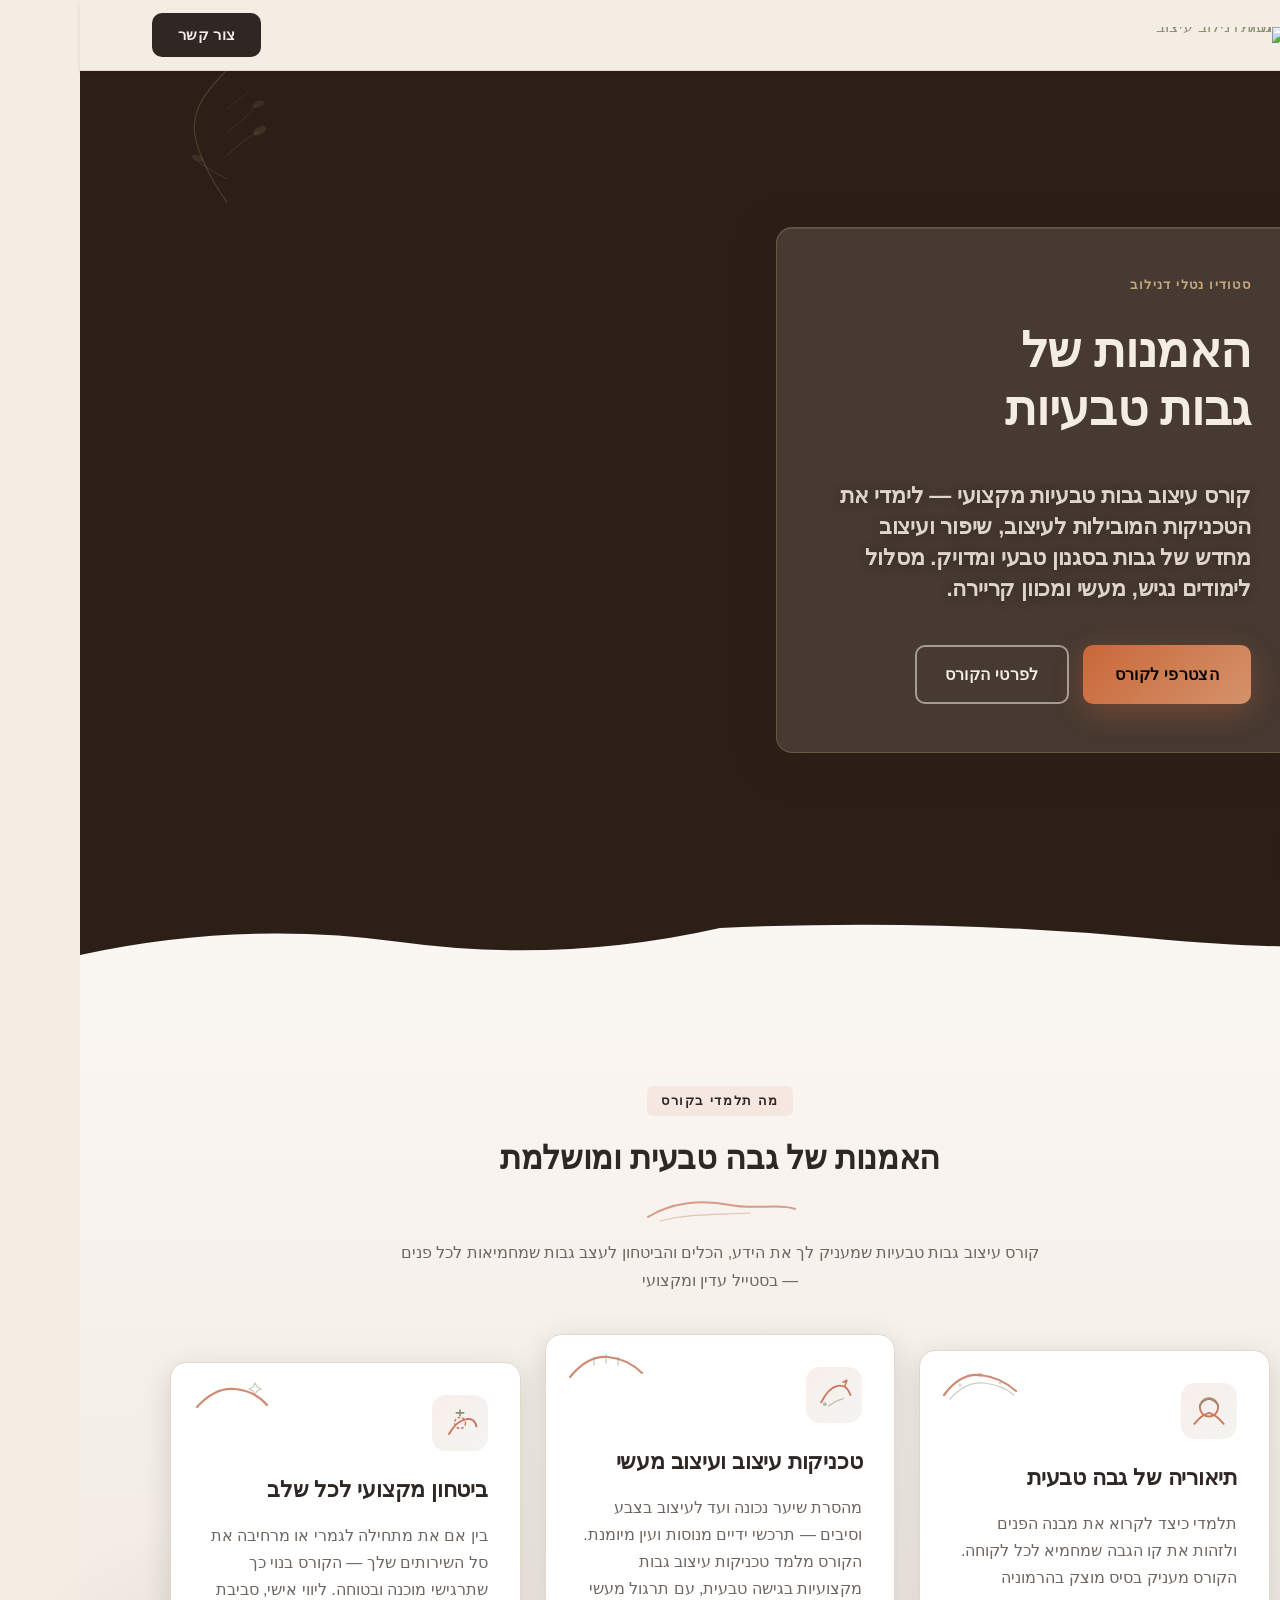
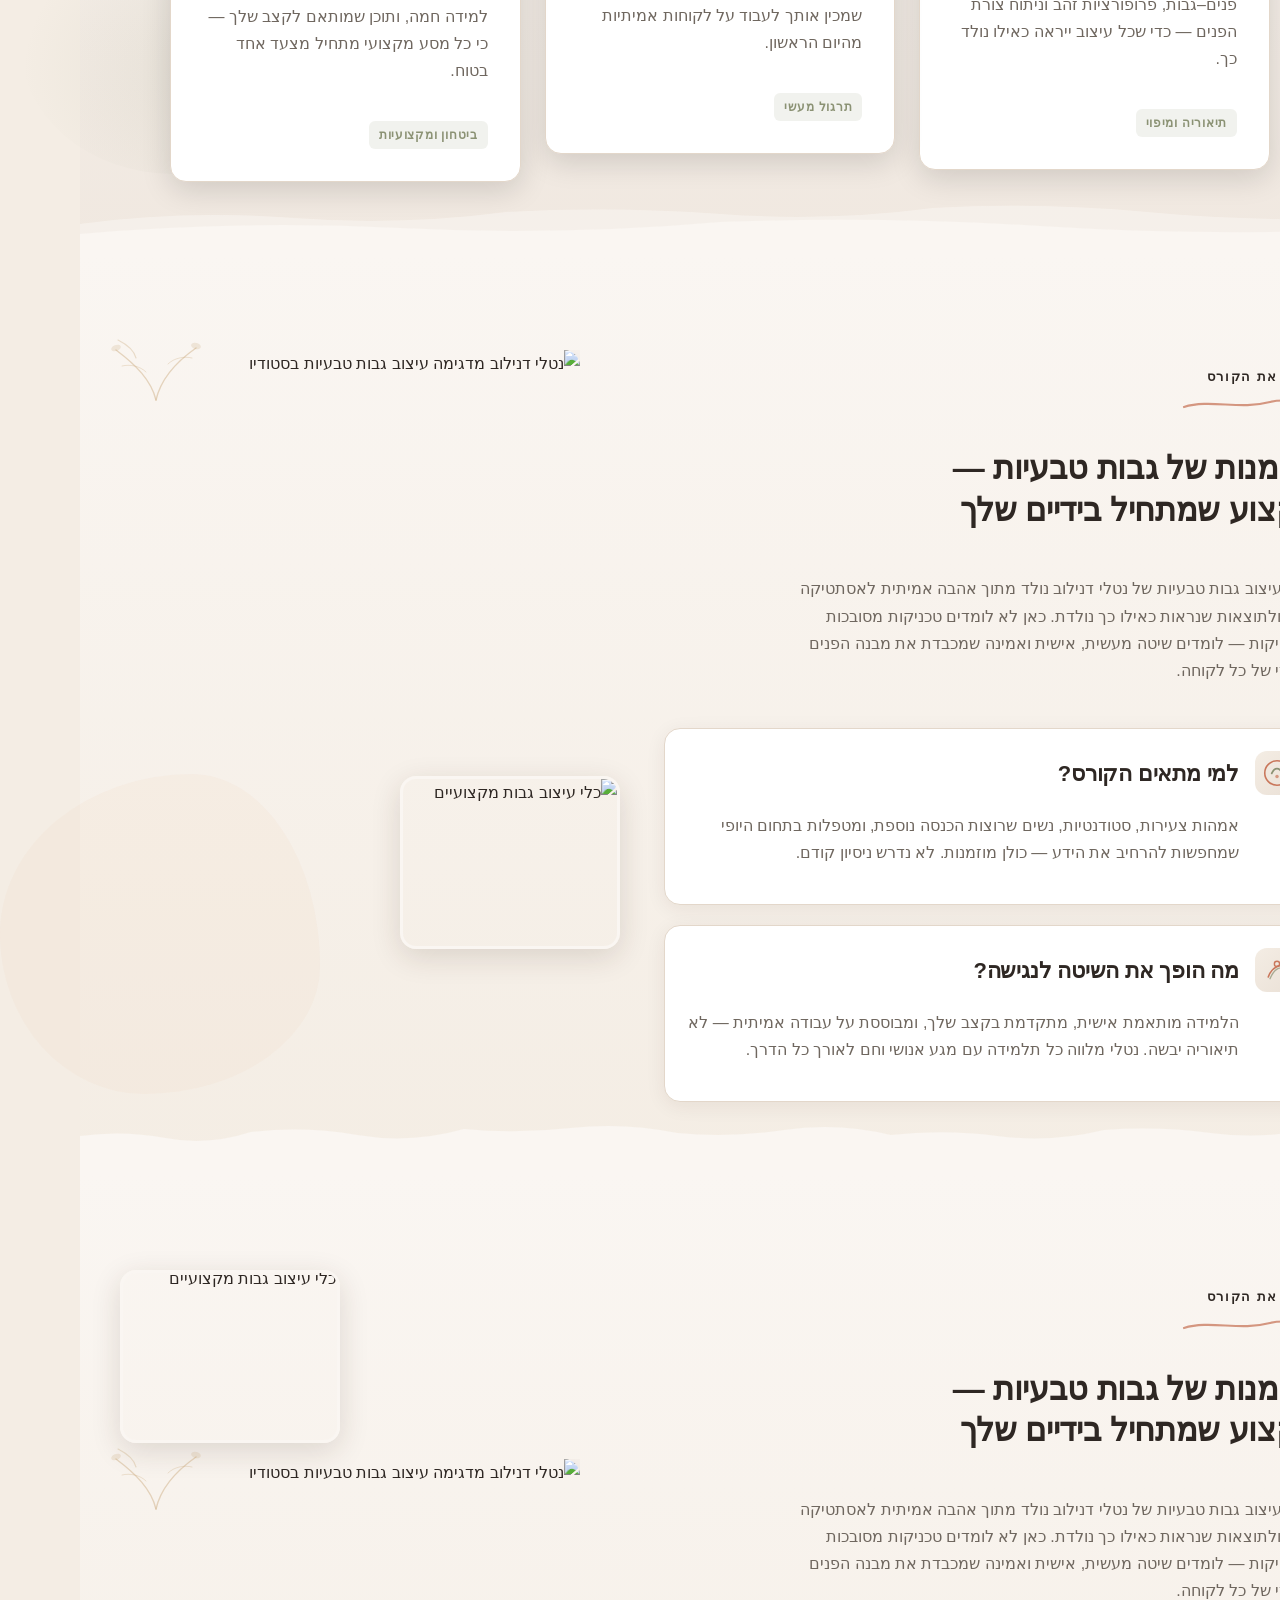
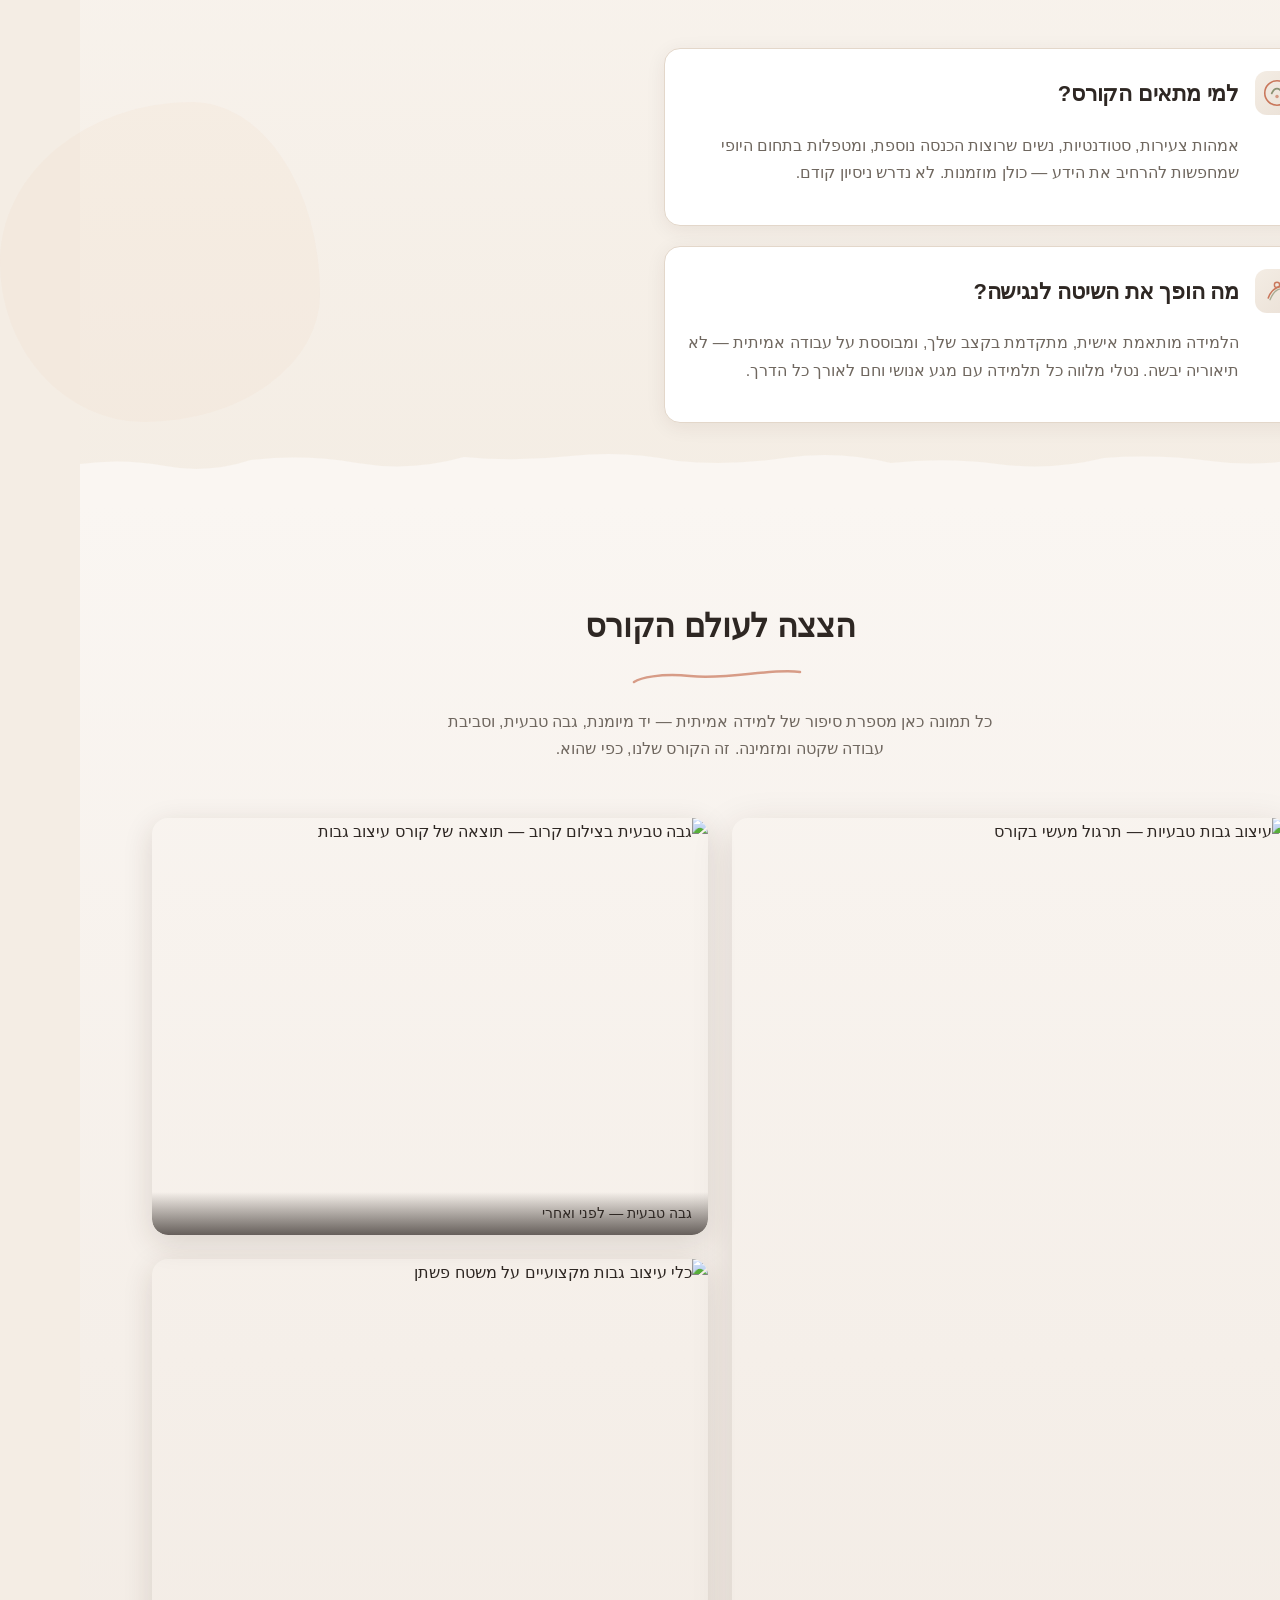
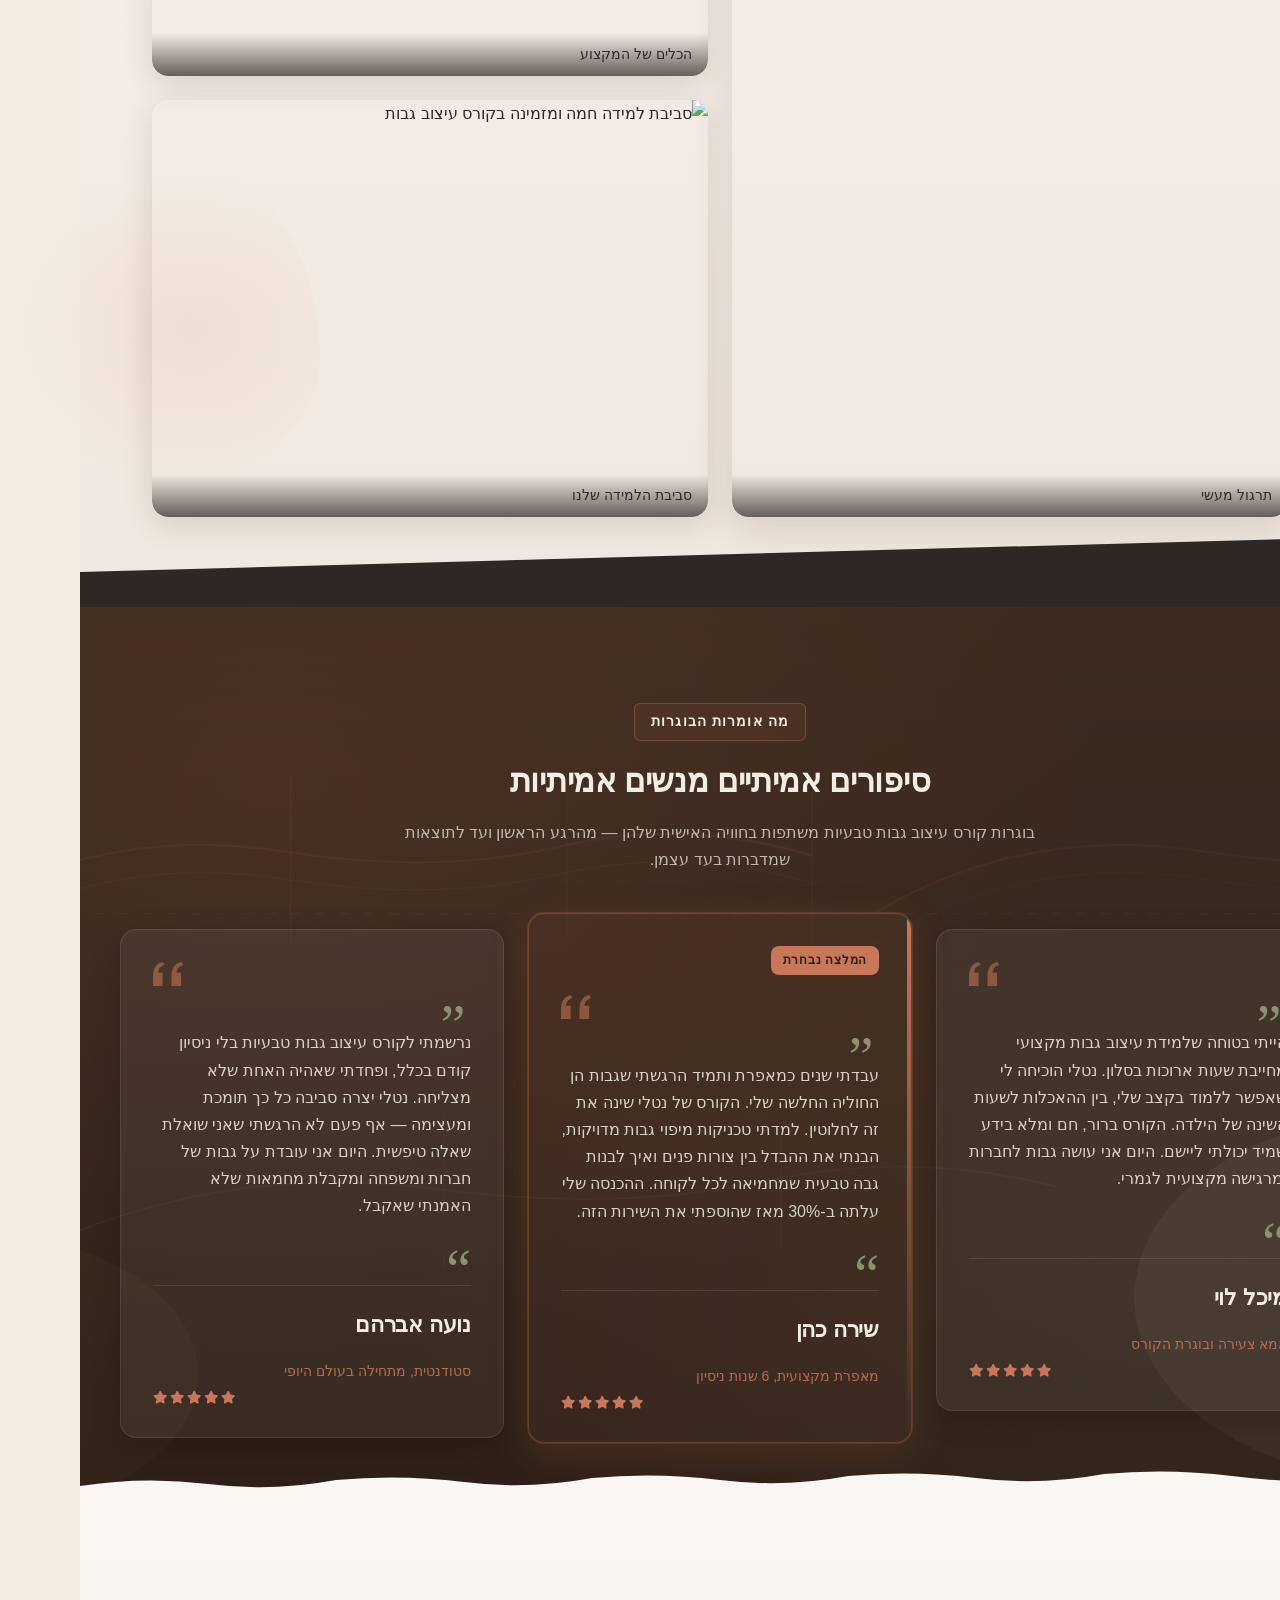
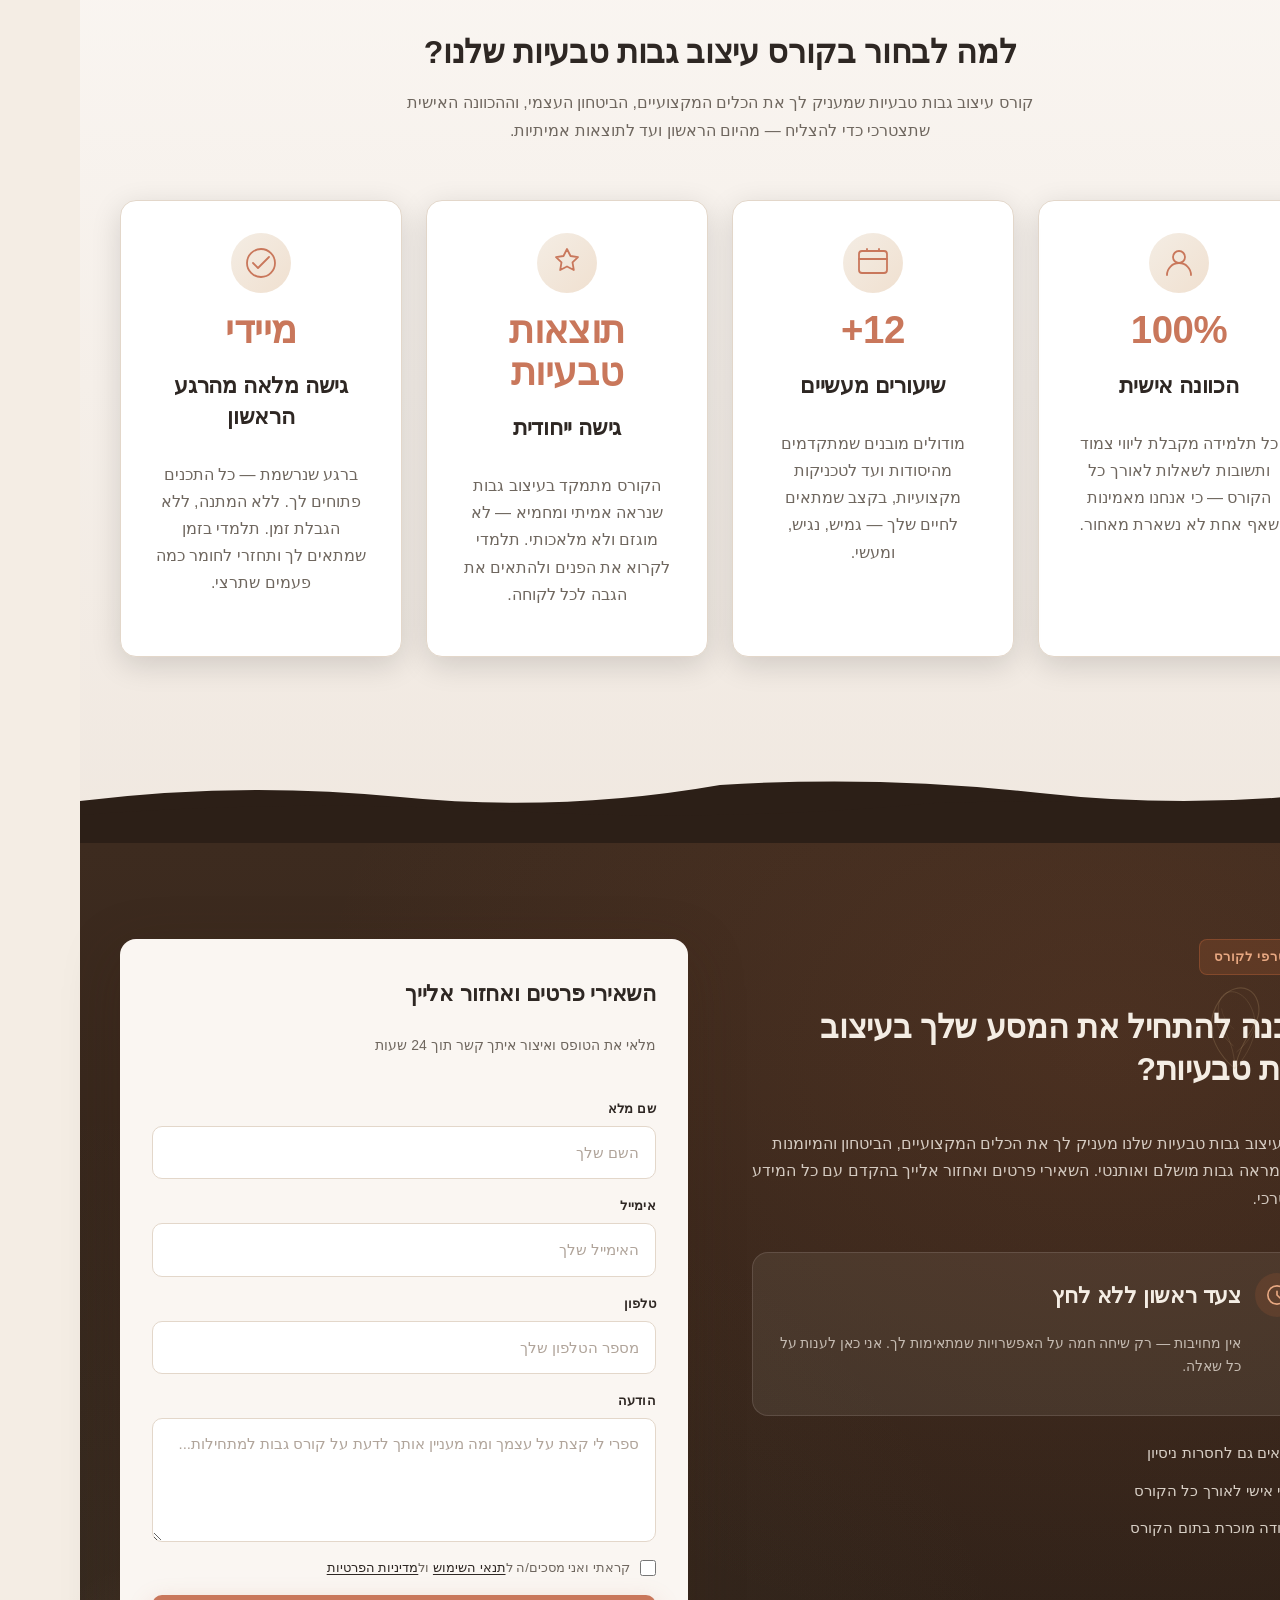
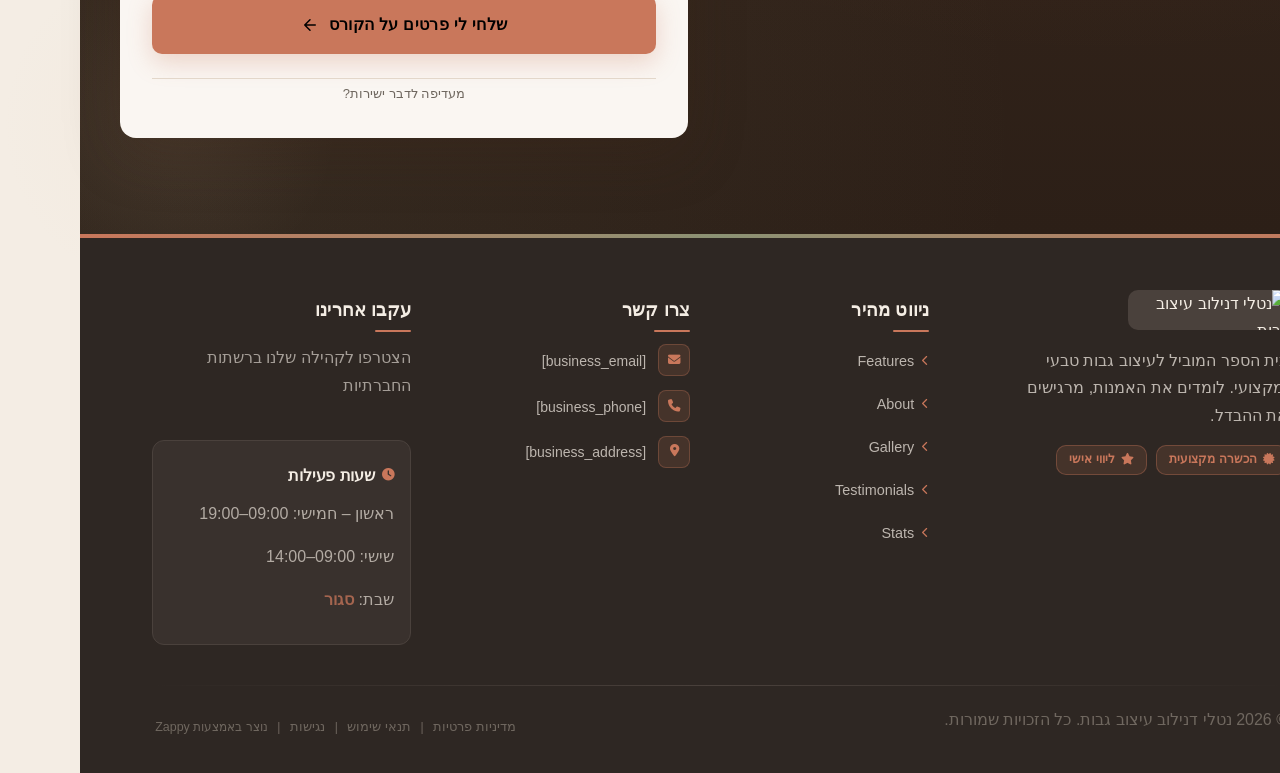
==== commit 74866334: "Background sync: Progressive GitHub Sync" ====
--- a/public/index.html
+++ b/public/index.html
@@ -1 +1 @@
-<!doctype html><html dir="rtl" lang="he"><head><meta charset="UTF-8"><meta content="width=device-width,initial-scale=1" name="viewport"><meta content="index, follow" name="robots"><title>גלי את הסוד לגבות מושלמות — נטלי דנילוב עיצוב גבות</title><meta content="רוצה ללמוד עיצוב גבות טבעיות כמו מקצוענית? קורס עיצוב גבות טבעיות של נטלי דנילוב מעניק לך את כל הכלים להצליח. הירשמי עכשיו!" name="description"><meta content="קורס עיצוב גבות טבעיות, קורס גבות למתחילות, קורס גבות אונליין, קורס עיצוב גבות, עיצוב גבות מקצועי" name="keywords"><link href="/assets/favicon.ico" rel="icon" type="image/x-icon"><link href="/assets/favicon-16x16.png" rel="icon" type="image/png" sizes="16x16"><link href="/assets/favicon-32x32.png" rel="icon" type="image/png" sizes="32x32"><link href="/assets/favicon-48x48.png" rel="icon" type="image/png" sizes="48x48"><link href="/assets/favicon-192x192.png" rel="icon" type="image/png" sizes="192x192"><link href="/assets/favicon-512x512.png" rel="icon" type="image/png" sizes="512x512"><link href="/assets/apple-touch-icon.png" rel="apple-touch-icon"><script>!function(){"use strict";var t="640242a4-dc3e-470f-aa96-5b673b23f9b2",e="https://api.zappy5.com/api/analytics/track",a=18e5,n=2592e6,o=!0,i=!0,r=!0;var s=function(){var e="zappy_visitor_"+t,a=null;try{if(a=localStorage.getItem(e)){var o=JSON.parse(a),i=Date.now();if(i-o.created<n)return o.lastSeen=i,localStorage.setItem(e,JSON.stringify(o)),o.id}}catch(t){console.warn("Zappy Analytics: LocalStorage not available")}var r="zv_"+Date.now()+"_"+Math.random().toString(36).substr(2,9);try{localStorage.setItem(e,JSON.stringify({id:r,created:Date.now(),lastSeen:Date.now()}))}catch(t){}return r}(),c=function(){var e="zappy_session_"+t,n=null;try{if(n=sessionStorage.getItem(e)){var o=JSON.parse(n),i=Date.now();if(i-o.timestamp<a)return o.timestamp=i,sessionStorage.setItem(e,JSON.stringify(o)),o.id}}catch(t){console.warn("Zappy Analytics: SessionStorage not available")}var r="zs_"+Date.now()+"_"+Math.random().toString(36).substr(2,9);try{sessionStorage.setItem(e,JSON.stringify({id:r,timestamp:Date.now()}))}catch(t){}return r}();function l(a,n){n=n||{};var o={website_id:t,event_type:a,page_path:window.location.pathname,referrer:document.referrer||"direct",visitor_id:s,session_id:c,metadata:n};if(navigator.sendBeacon){var i=new Blob([JSON.stringify(o)],{type:"application/json"});navigator.sendBeacon(e,i)}else fetch(e,{method:"POST",headers:{"Content-Type":"application/json"},body:JSON.stringify(o),keepalive:!0}).catch(function(t){console.warn("Zappy Analytics: Failed to track event",t)})}o&&l("pageview",{title:document.title,url:window.location.href}),i&&document.addEventListener("click",function(t){var e=t.target;if("BUTTON"===e.tagName||e.closest("button")){var a="BUTTON"===e.tagName?e:e.closest("button");l("click",{element:"button",text:a.textContent.trim().substring(0,100),id:a.id||null,class:a.className||null})}else if("A"===e.tagName||e.closest("a")){var n="A"===e.tagName?e:e.closest("a");l("navigation",{element:"link",text:n.textContent.trim().substring(0,100),href:n.href,external:n.hostname!==window.location.hostname})}},!0),r&&document.addEventListener("submit",function(t){var e=t.target;l("form_submit",{form_id:e.id||null,form_name:e.name||null,form_action:e.action||null,form_method:e.method||"GET"})},!0);var d=Date.now();window.addEventListener("beforeunload",function(){l("page_unload",{time_on_page:Math.floor((Date.now()-d)/1e3),page_path:window.location.pathname})}),window.zappyAnalytics={track:l,getVisitorId:function(){return s},getSessionId:function(){return c}}}()</script><meta content="גלי את הסוד לגבות מושלמות — נטלי דנילוב עיצוב גבות" property="og:title"><meta content="רוצה ללמוד עיצוב גבות טבעיות כמו מקצוענית? קורס עיצוב גבות טבעיות של נטלי דנילוב מעניק לך את כל הכלים להצליח. הירשמי עכשיו!" property="og:description"><meta content="summary_large_image" name="twitter:card"><meta content="גלי את הסוד לגבות מושלמות — נטלי דנילוב עיצוב גבות" name="twitter:title"><meta content="רוצה ללמוד עיצוב גבות טבעיות כמו מקצוענית? קורס עיצוב גבות טבעיות של נטלי דנילוב מעניק לך את כל הכלים להצליח. הירשמי עכשיו!" name="twitter:description"><meta content="website" property="og:type"><meta content="he_IL" property="og:locale"><link href="https://cdnjs.cloudflare.com/ajax/libs/font-awesome/6.4.0/css/all.min.css" rel="stylesheet"><style>.skip-link{position:absolute;top:0;left:0;transform:translateY(-200%);padding:12px 18px;background:var(--bg-dark,#1a1a1a);color:var(--text-light,#fff);font-weight:600;border-radius:0 0 8px 0;z-index:10000}.skip-link:focus{transform:none;outline:2px solid var(--ring,#fff);outline-offset:2px}:focus-visible{outline:2px solid var(--ring,currentColor);outline-offset:3px}</style><link href="/assets/favicon.ico" rel="icon" type="image/x-icon"><link href="/assets/favicon-16x16.png" rel="icon" type="image/png" sizes="16x16"><link href="/assets/favicon-32x32.png" rel="icon" type="image/png" sizes="32x32"><link href="/assets/favicon-48x48.png" rel="icon" type="image/png" sizes="48x48"><link href="/assets/favicon-192x192.png" rel="icon" type="image/png" sizes="192x192"><link href="/assets/favicon-512x512.png" rel="icon" type="image/png" sizes="512x512"><link href="/assets/apple-touch-icon.png" rel="apple-touch-icon"><link href="https://cdn.jsdelivr.net/npm/vanilla-cookieconsent@3/dist/cookieconsent.css" rel="stylesheet"><script src="https://cdn.jsdelivr.net/npm/vanilla-cookieconsent@3/dist/cookieconsent.umd.js"></script><script src="https://cdn.jsdelivr.net/gh/mickidum/acc_toolbar/acctoolbar/acctoolbar.min.js"></script><link href="/styles.css" rel="stylesheet"><style id="zappy-dropdown-submenu-styles">#navMenu li:has(.sub-menu),.nav-menu li:has(.sub-menu),.navbar li:has(.sub-menu),nav li:has(.sub-menu){position:relative}#navMenu .sub-menu,.nav-menu .sub-menu,.navbar .sub-menu,nav .sub-menu{display:block!important;position:absolute!important;top:100%;left:0;min-width:220px;background:#fff;border-radius:8px;box-shadow:0 8px 25px rgba(0,0,0,.15);padding:8px 0;opacity:0;visibility:hidden;transform:translateY(10px);transition:all .3s ease;z-index:1000;list-style:none;pointer-events:none}#navMenu li:hover>.sub-menu,.nav-menu li:hover>.sub-menu,.navbar li:hover>.sub-menu,nav li:hover>.sub-menu{opacity:1!important;visibility:visible!important;transform:translateY(0)!important;pointer-events:auto!important}.sub-menu li{list-style:none;margin:0;padding:0}.sub-menu a{display:block!important;padding:10px 16px!important;color:var(--text-dark,#333)!important;font-weight:500;text-decoration:none;white-space:nowrap;transition:background-color .2s}.sub-menu .zappy-nav-child>a{padding-left:28px!important;font-size:.9em!important;opacity:.85!important}[dir=rtl] .sub-menu .zappy-nav-child>a,html[lang=ar] .sub-menu .zappy-nav-child>a,html[lang=he] .sub-menu .zappy-nav-child>a{padding-left:10px!important;padding-right:28px!important}.sub-menu .zappy-nav-parent>a{font-weight:600!important}.sub-menu a:hover{background-color:#f5f5f5}[dir=rtl] .nav-menu .sub-menu,[dir=rtl] .navbar .sub-menu,[dir=rtl] nav .sub-menu,html[lang=ar] .nav-menu .sub-menu,html[lang=ar] .navbar .sub-menu,html[lang=ar] nav .sub-menu,html[lang=he] .nav-menu .sub-menu,html[lang=he] .navbar .sub-menu,html[lang=he] nav .sub-menu{left:auto!important;right:0!important}.sub-menu:empty,.sub-menu:not(:has(li)):not(:has(> a)),.sub-menu:not(:has(li:not(.zappy-hidden-menu-item))):not(:has(> a)){display:none!important;opacity:0!important;visibility:hidden!important;pointer-events:none!important}li:has(.menu-group-title):hover>.sub-menu{opacity:1!important;visibility:visible!important;transform:translateY(0)!important;pointer-events:auto!important}#navMenu>li>.menu-group-title,.nav-menu>li>.menu-group-title{display:inline-block;padding:.5rem 1rem;cursor:default;user-select:none}@media (max-width:768px){#navMenu .sub-menu,.nav-menu .sub-menu,.navbar .sub-menu,nav .sub-menu{position:static!important;transform:none!important;box-shadow:none!important;background:0 0!important;max-height:0;overflow:hidden;opacity:0;visibility:hidden;transition:max-height .3s ease,opacity .3s ease;padding:0!important;border-radius:0!important}#navMenu .sub-menu.mobile-expanded,.nav-menu .sub-menu.mobile-expanded,.navbar .sub-menu.mobile-expanded{max-height:none!important;overflow-y:visible!important;opacity:1!important;visibility:visible!important;padding:8px 0 8px 16px!important}[dir=rtl] .sub-menu.mobile-expanded,html[lang=he] .sub-menu.mobile-expanded{padding:8px 16px 8px 0!important}#navMenu li:hover>.sub-menu,.nav-menu li:hover>.sub-menu,.navbar li:hover>.sub-menu,nav li:hover>.sub-menu{opacity:0;visibility:hidden;pointer-events:none}#navMenu li>.sub-menu.mobile-expanded,.nav-menu li>.sub-menu.mobile-expanded,.navbar li>.sub-menu.mobile-expanded,nav li>.sub-menu.mobile-expanded{opacity:1!important;visibility:visible!important;pointer-events:auto!important}#navMenu li:has(.sub-menu),.nav-menu li:has(.sub-menu),.navbar li:has(.sub-menu),nav li:has(.sub-menu){display:flex!important;flex-wrap:wrap!important;align-items:center!important;position:relative!important;min-height:44px!important}#navMenu li:has(.sub-menu)>a,.nav-menu li:has(.sub-menu)>a,.navbar li:has(.sub-menu)>a,nav li:has(.sub-menu)>a{flex:1!important;min-width:0!important}#navMenu li:has(.sub-menu)>.menu-group-title,.nav-menu li:has(.sub-menu)>.menu-group-title,.navbar li:has(.sub-menu)>.menu-group-title,nav li:has(.sub-menu)>.menu-group-title{flex:1!important;min-width:0!important;padding:0!important;line-height:inherit!important}#navMenu li:has(.sub-menu)>.sub-menu,.nav-menu li:has(.sub-menu)>.sub-menu,.navbar li:has(.sub-menu)>.sub-menu,nav li:has(.sub-menu)>.sub-menu{flex-basis:100%!important;width:100%!important}#navMenu li:has(.sub-menu)>a [class*=arrow],#navMenu li:has(.sub-menu)>a [class*=chevron],.nav-menu li:has(.sub-menu)>a .fa-angle-down,.nav-menu li:has(.sub-menu)>a .fa-chevron-down,.nav-menu li:has(.sub-menu)>a [class*=arrow],.nav-menu li:has(.sub-menu)>a [class*=chevron],nav li:has(.sub-menu)>a [class*=arrow],nav li:has(.sub-menu)>a [class*=chevron]{display:none!important;visibility:hidden!important}.mobile-submenu-toggle{display:flex!important;align-items:center!important;justify-content:center!important;width:44px!important;height:auto!important;background:0 0!important;border:none!important;cursor:pointer!important;color:var(--text-dark)!important;position:static!important;flex-shrink:0!important;align-self:stretch!important;z-index:2!important;padding:0!important;margin:0!important}.mobile-submenu-toggle::after{content:''!important;width:0!important;height:0!important;border-left:6px solid transparent!important;border-right:6px solid transparent!important;border-top:7px solid currentColor!important;transition:transform .3s ease!important}.mobile-submenu-toggle.expanded::after{transform:rotate(180deg)!important}.sub-menu a{padding:10px 0!important;display:block!important;color:var(--text-dark)!important;white-space:normal!important}.sub-menu .zappy-nav-child>a{padding-left:28px!important;font-size:.9em!important;opacity:.85!important}[dir=rtl] .sub-menu .zappy-nav-child>a,html[lang=ar] .sub-menu .zappy-nav-child>a,html[lang=he] .sub-menu .zappy-nav-child>a{padding-left:0!important;padding-right:28px!important}.sub-menu .zappy-nav-parent>a{font-weight:600!important}#navMenu.active,.nav-menu.active{max-width:100vw!important;overflow-x:hidden!important;box-sizing:border-box!important}.navbar .sub-menu li a,.zappy-products-dropdown .sub-menu a,nav.navbar .sub-menu li a{color:var(--text-dark)!important}}@media (min-width:769px){.mobile-submenu-toggle{display:none!important}}</style><style id="zappy-widget-visibility">html[dir=rtl] .whatsapp-float{right:20px!important;left:auto!important}html:not([dir]) .whatsapp-float,html[dir=ltr] .whatsapp-float{left:20px!important;right:auto!important}html[dir=rtl] #mic-access-tool-general-button,html[dir=rtl] #mic-init-access-tool #mic-access-tool-general-button,html[dir=rtl] #mic-init-access-tool .mic-access-tool-general-button,html[dir=rtl] ._access-icon,html[dir=rtl] .mic-access-tool-general-button{left:20px!important;right:auto!important}html:not([dir]) #mic-access-tool-general-button,html:not([dir]) #mic-init-access-tool #mic-access-tool-general-button,html:not([dir]) #mic-init-access-tool .mic-access-tool-general-button,html:not([dir]) ._access-icon,html:not([dir]) .mic-access-tool-general-button,html[dir=ltr] #mic-access-tool-general-button,html[dir=ltr] #mic-init-access-tool #mic-access-tool-general-button,html[dir=ltr] #mic-init-access-tool .mic-access-tool-general-button,html[dir=ltr] ._access-icon,html[dir=ltr] .mic-access-tool-general-button{right:20px!important;left:auto!important}@media (max-width:768px){.whatsapp-float{display:flex!important}}@media (min-width:769px){.whatsapp-float{display:flex!important}}@media (max-width:768px){#mic-access-tool-general-button,#mic-init-access-tool #mic-access-tool-general-button,#mic-init-access-tool .mic-access-tool-general-button,._access-icon,.mic-access-tool-general-button{display:flex!important;visibility:visible!important;opacity:1!important;pointer-events:auto!important}#mic-access-tool-box.opened-mic-access-tool,#mic-init-access-tool #mic-access-tool-box.opened-mic-access-tool,.mic-access-tool-box.opened-mic-access-tool{visibility:visible!important;opacity:1!important;pointer-events:auto!important}}@media (min-width:769px){#mic-access-tool-general-button,#mic-init-access-tool #mic-access-tool-general-button,#mic-init-access-tool .mic-access-tool-general-button,._access-icon,.mic-access-tool-general-button{display:flex!important;visibility:visible!important;opacity:1!important;pointer-events:auto!important}#mic-access-tool-box.opened-mic-access-tool,#mic-init-access-tool #mic-access-tool-box.opened-mic-access-tool,.mic-access-tool-box.opened-mic-access-tool{visibility:visible!important;opacity:1!important;pointer-events:auto!important}}</style></head><body><a href="#main" class="skip-link">דלג לתוכן הראשי</a><nav class="navbar" dir="rtl"><button class="mobile-toggle" aria-label="Menu" id="mobileToggle"><svg viewBox="0 0 24 24" fill="none" height="24" width="24" class="hamburger-icon"><path d="M3 12h18M3 6h18M3 18h18" stroke="currentColor" stroke-width="2" stroke-linecap="round"></path></svg> <svg viewBox="0 0 24 24" fill="none" height="24" width="24" class="close-icon" style="display:none"><path d="M18 6L6 18M6 6l12 12" stroke="currentColor" stroke-width="2" stroke-linecap="round"></path></svg></button> <button class="phone-header-btn" aria-label="Call" data-phone="[business_phone]"><svg viewBox="0 0 24 24" fill="currentColor" height="20" width="20"><path d="M22 16.92v3a2 2 0 0 1-2.18 2 19.79 19.79 0 0 1-8.63-3.07 19.5 19.5 0 0 1-6-6 19.79 19.79 0 0 1-3.07-8.67A2 2 0 0 1 4.11 2h3a2 2 0 0 1 2 1.72 12.84 12.84 0 0 0 .7 2.81 2 2 0 0 1-.45 2.11L8.09 9.91a16 16 0 0 0 6 6l1.27-1.27a2 2 0 0 1 2.11-.45 12.84 12.84 0 0 0 2.81.7A2 2 0 0 1 22 16.92z"></path></svg></button><div class="nav-container"><div class="nav-right-group"><div class="nav-brand"><a href="/" class="logo-link"><img alt="נטלי דנילוב עיצוב גבות" src="/assets/site-----image-1.webp" class="logo"></a></div><ul class="nav-menu" id="navMenu"></ul></div><div class="nav-cta-container"><a href="#contact" class="nav-cta-btn">צור קשר</a></div></div></nav><script>window.addEventListener("load",function(){const e=document.querySelector(".navbar, nav, header");if(!e)return void console.log("[Navbar] Navbar element not found");let t=document.getElementById("mobileToggle")||document.querySelector(".mobile-toggle")||document.querySelector(".hamburger")||document.querySelector(".hamburger-menu")||document.querySelector(".menu-toggle")||document.querySelector(".burger-menu")||document.querySelector('[aria-label="Menu"]')||document.querySelector('[aria-label="תפריט"]');const n=document.querySelector(".phone-header-btn"),o=window.getComputedStyle(e);let r=o.backgroundColor;if(console.log("[Navbar] Initial navbar background:",r),"transparent"===r||"rgba(0, 0, 0, 0)"===r||r.startsWith("rgba")&&r.includes(", 0)")){const e=o.backgroundImage;if(e&&"none"!==e)console.log("[Navbar] Navbar has background image/gradient, using dark text"),r="rgb(240, 240, 240)";else{const e=window.getComputedStyle(document.body).backgroundColor;console.log("[Navbar] Navbar transparent, using body background:",e),r=e}}const a=r.match(/\d+/g);if(a&&a.length>=3){const e=(.299*parseInt(a[0])+.587*parseInt(a[1])+.114*parseInt(a[2]))/255;console.log("[Navbar] Mobile button colors preserved from Claude CSS (luminance:",e.toFixed(2)+")");const o=document.createElement("style");o.id="zappy-mobile-nav-fix";document.documentElement.lang;document.documentElement.dir,o.textContent='\n        /* Hide mobile buttons on desktop, show only on mobile */\n        @media (min-width: 769px) {\n          .mobile-toggle,\n          .phone-header-btn {\n            display: none !important;\n          }\n        }\n        \n        /* Show and position mobile buttons correctly on mobile */\n        @media (max-width: 768px) {\n          .navbar,\n          nav.navbar {\n            min-height: 70px !important;\n          }\n\n          .mobile-toggle,\n          .phone-header-btn {\n            position: absolute !important;\n            top: 0 !important;\n            bottom: 0 !important;\n            margin-top: auto !important;\n            margin-bottom: auto !important;\n            transform: none !important;\n            z-index: 1001 !important;\n            display: flex !important;\n            align-items: center !important;\n            justify-content: center !important;\n            width: 36px !important;\n            height: 36px !important;\n            border-radius: 50% !important;\n            border: none !important;\n            cursor: pointer !important;\n            padding: 6px !important;\n            background: none !important;\n            color: var(--nav-text, var(--text-dark)) !important;\n            touch-action: manipulation !important;\n            -webkit-tap-highlight-color: transparent !important;\n          }\n\n          html[data-zappy-site-type="ecommerce"] .phone-header-btn,\n          body[data-zappy-site-type="ecommerce"] .phone-header-btn,\n          html[data-zappy-site-type="ecommerce"] header .phone-header-btn,\n          html[data-zappy-site-type="ecommerce"] nav .phone-header-btn {\n            display: none !important;\n            visibility: hidden !important;\n            width: 0 !important;\n            height: 0 !important;\n            min-width: 0 !important;\n            overflow: hidden !important;\n          }\n          \n          /* LTR positioning (default): hamburger LEFT, phone RIGHT */\n          html:not([dir="rtl"]):not([lang="he"]):not([lang="ar"]) .mobile-toggle,\n          html[dir="ltr"] .mobile-toggle {\n            left: 12px !important;\n            right: auto !important;\n          }\n          html:not([dir="rtl"]):not([lang="he"]):not([lang="ar"]) .phone-header-btn,\n          html[dir="ltr"] .phone-header-btn {\n            right: 12px !important;\n            left: auto !important;\n          }\n          \n          /* RTL positioning: hamburger RIGHT, phone LEFT */\n          html[dir="rtl"] .mobile-toggle,\n          html[lang="he"] .mobile-toggle,\n          html[lang="ar"] .mobile-toggle {\n            right: 12px !important;\n            left: auto !important;\n          }\n          html[dir="rtl"] .phone-header-btn,\n          html[lang="he"] .phone-header-btn,\n          html[lang="ar"] .phone-header-btn {\n            left: 12px !important;\n            right: auto !important;\n          }\n          \n          /* CRITICAL: Ensure nav-container has min-height on mobile */\n          /* All children are positioned absolutely/fixed on mobile, so height:auto collapses to 0 */\n          .nav-container {\n            min-height: 70px !important;\n            position: relative !important;\n          }\n          \n          /* Ensure SVG icons are properly sized and inherit color */\n          .mobile-toggle svg,\n          .phone-header-btn svg {\n            width: 24px !important;\n            height: 24px !important;\n            /* Don\'t force display - let JavaScript control hamburger/close toggle */\n          }\n          \n          /* Reset nav-cta-container on mobile - remove desktop box-shadow/padding */\n          /* that creates a visible ghost box when CTA button is hidden */\n          .nav-cta-container {\n            box-shadow: none !important;\n            padding: 0 !important;\n          }\n          \n          /* Hide nav-cta-container entirely on mobile when there\'s no lang-switcher */\n          /* (only the CTA button is inside, and it\'s hidden on mobile) */\n          .nav-cta-container:not(:has(.lang-switcher)) {\n            display: none !important;\n          }\n          \n          /* CRITICAL: Prevent hero image fade gradient from bleeding over headline text */\n          /* The .image-fade-gradient has bottom: -30px (extends below parent) */\n          /* On mobile stacked layout, this overlaps the h1 text below the image */\n          .hero-image-column {\n            overflow: hidden !important;\n          }\n          .image-fade-gradient {\n            bottom: 0 !important;\n          }\n          \n          /* Hide desktop language switcher on mobile - hamburger menu handles it */\n          /* High specificity to override stored CSS */\n          .lang-switcher,\n          .nav-cta-container .lang-switcher,\n          .nav-container .lang-switcher,\n          .navbar .lang-switcher,\n          .navbar .nav-cta-container .lang-switcher {\n            display: none !important;\n          }\n        }\n      ';const r=document.getElementById("zappy-mobile-nav-fix");r&&r.remove(),document.head.appendChild(o),console.log("[Navbar] Critical CSS injected for mobile nav positioning");const i=window.innerWidth<=768;if(t){const e=t.querySelector(".hamburger-icon"),n=t.querySelector(".close-icon");e&&(e.style.setProperty("width","24px","important"),e.style.setProperty("height","24px","important"),e.style.setProperty("display","block","important")),n&&(n.style.setProperty("width","24px","important"),n.style.setProperty("height","24px","important"),n.style.setProperty("display","none","important")),i?(t.style.setProperty("position","absolute","important"),t.style.setProperty("top","0","important"),t.style.setProperty("bottom","0","important"),t.style.setProperty("margin-top","auto","important"),t.style.setProperty("margin-bottom","auto","important"),t.style.setProperty("transform","none","important"),t.style.setProperty("z-index","1001","important"),t.style.removeProperty("left"),t.style.removeProperty("right"),console.log("[Navbar] Mobile toggle positioning applied (mobile viewport)")):(t.style.removeProperty("position"),t.style.removeProperty("top"),t.style.removeProperty("transform"),t.style.removeProperty("z-index"),t.style.removeProperty("left"),t.style.removeProperty("right"),console.log("[Navbar] Desktop viewport - cleared mobile toggle inline positioning"))}if(n){const e=n.querySelector("svg");e&&(e.style.width="24px",e.style.height="24px",e.setAttribute("width","24"),e.setAttribute("height","24")),i?(n.style.setProperty("position","absolute","important"),n.style.setProperty("top","0","important"),n.style.setProperty("bottom","0","important"),n.style.setProperty("margin-top","auto","important"),n.style.setProperty("margin-bottom","auto","important"),n.style.setProperty("transform","none","important"),n.style.setProperty("z-index","1001","important"),n.style.removeProperty("left"),n.style.removeProperty("right"),console.log("[Navbar] Phone button positioning applied (mobile viewport)")):(n.style.removeProperty("position"),n.style.removeProperty("top"),n.style.removeProperty("transform"),n.style.removeProperty("z-index"),n.style.removeProperty("left"),n.style.removeProperty("right"),console.log("[Navbar] Desktop viewport - cleared phone button inline positioning"))}}else console.log("[Navbar] Could not parse background color:",r);t=document.getElementById("mobileToggle")||document.querySelector(".mobile-toggle")||document.querySelector(".hamburger")||document.querySelector(".hamburger-menu")||document.querySelector(".menu-toggle")||document.querySelector(".burger-menu")||document.querySelector('[aria-label="Menu"]')||document.querySelector('[aria-label="תפריט"]');const i=document.getElementById("navMenu")||document.querySelector(".nav-menu")||document.querySelector(".nav-links")||document.querySelector("nav ul:not(.submenu)");if(!t||!i)return void console.log("[Navbar] Mobile toggle or menu not found:",{toggle:!!t,menu:!!i});i.id||(i.id="navMenu"),console.log("[Navbar] Initializing mobile menu...");const l=t.cloneNode(!0);t.parentNode.replaceChild(l,t);var s=0;function p(e){var t=Date.now();t-s<300||(s=t,function(e){e.preventDefault(),e.stopPropagation();const t=l.querySelector(".hamburger-icon"),n=l.querySelector(".close-icon");i.classList.contains("active")?(i.classList.remove("active"),t&&t.style.setProperty("display","block","important"),n&&n.style.setProperty("display","none","important"),document.body.style.overflow="",console.log("[Navbar] Menu closed")):(i.classList.add("active"),t&&t.style.setProperty("display","none","important"),n&&n.style.setProperty("display","block","important"),document.body.style.overflow="hidden",console.log("[Navbar] Menu opened"))}(e))}l.addEventListener("click",p),l.addEventListener("touchend",p),i.querySelectorAll("a").forEach(function(e){e.addEventListener("click",function(){if("#"===this.getAttribute("href"))return;const e=l.querySelector(".hamburger-icon"),t=l.querySelector(".close-icon");i.classList.remove("active"),e&&e.style.setProperty("display","block","important"),t&&t.style.setProperty("display","none","important"),document.body.style.overflow="",console.log("[Navbar] Menu closed (link clicked)")})});var m=i.querySelectorAll(".dropdown-toggle");m.forEach(function(e){e.addEventListener("click",function(e){e.preventDefault(),e.stopPropagation();var t=this.closest(".nav-dropdown");t&&(t.parentNode.querySelectorAll(".nav-dropdown.open").forEach(function(e){e!==t&&e.classList.remove("open")}),t.classList.toggle("open"),console.log("[Navbar] Dropdown toggled:",t.classList.contains("open")?"open":"closed"))})}),document.addEventListener("click",function(e){e.target.closest(".nav-dropdown")||document.querySelectorAll(".nav-dropdown.open").forEach(function(e){e.classList.remove("open")})}),console.log("[Navbar] Dropdown handlers initialized for "+m.length+" dropdowns"),n&&n.addEventListener("click",function(){const e=document.querySelectorAll('a[href^="tel:"]'),t=e.length>0?e[0].getAttribute("href").replace("tel:",""):"[business_phone]";window.location.href="tel:"+t,console.log("[Navbar] Phone button clicked")}),console.log("[Navbar] Mobile menu initialized successfully")})</script><main id="main"><section class="index-hero-section" data-band-index="0" data-layout-spec="בית-hero" dir="rtl" id="hero" data-hero-type="fullscreen-scrim"><div class="hero-bg-wrapper"><img alt="עיצוב גבות טבעיות בסטודיו מקצועי" src="/assets/site-index-hero-image-1.webp" data-context="Warm professional beauty studio scene: a skilled woman with elegant hands shaping natural eyebrows using fine grooming tools on a client. Shallow depth of field, soft golden-hour warm light, muted earthy tones of cream, cocoa, and terracotta. Studio counter with small brushes and tools visible. Calm, premium, editorial feel. No text, no logos." data-placeholder="index-hero-image-1" height="700" loading="eager" width="1200" class="hero-bg-img" data-hero-bg="true" fetchpriority="high"></div><div class="hero-scrim" aria-hidden="true"></div><svg viewBox="0 0 180 200" xmlns="http://www.w3.org/2000/svg" fill="none" aria-hidden="true" data-no-icon-edit="true" class="hero-botanical-deco"><path d="M90 180 C90 180 60 140 50 100 C40 60 70 30 90 10" fill="none" stroke="#C9A87C" stroke-width="1.5" stroke-linecap="round" opacity="0.22"></path><path d="M90 120 C90 120 110 100 130 90" fill="none" stroke="#C9A87C" stroke-width="1.2" stroke-linecap="round" opacity="0.18"></path><path d="M90 150 C90 150 65 138 50 125" fill="none" stroke="#C9A87C" stroke-width="1.2" stroke-linecap="round" opacity="0.18"></path><path d="M90 90 C90 90 115 72 128 55" fill="none" stroke="#C9A87C" stroke-width="1.1" stroke-linecap="round" opacity="0.15"></path><path d="M90 60 C90 60 105 48 118 38" fill="none" stroke="#C9A87C" stroke-width="1" stroke-linecap="round" opacity="0.13"></path><ellipse cx="132" cy="88" fill="#C9A87C" opacity="0.13" rx="9" ry="5" transform="rotate(-30 132 88)"></ellipse><ellipse cx="130" cy="54" fill="#C9A87C" opacity="0.11" rx="8" ry="4" transform="rotate(-20 130 54)"></ellipse><ellipse cx="52" cy="123" fill="#C9A87C" opacity="0.11" rx="8" ry="4" transform="rotate(20 52 123)"></ellipse></svg><div class="hero-content-wrapper"><div class="hero-card"><span class="hero-studio-label">סטודיו נטלי דנילוב</span><h1 class="hero-headline">האמנות של<br>גבות טבעיות</h1><h3 class="hero-subtitle">קורס עיצוב גבות טבעיות מקצועי — לימדי את הטכניקות המובילות לעיצוב, שיפור ועיצוב מחדש של גבות בסגנון טבעי ומדויק. מסלול לימודים נגיש, מעשי ומכוון קריירה.</h3><div class="hero-ctas"><a href="#contact" class="hero-btn-primary">הצטרפי לקורס</a> <a href="#course-highlights" class="hero-btn-secondary">לפרטי הקורס</a></div></div></div><div class="index-hero-divider-wrapper"><svg viewBox="0 0 1200 90" xmlns="http://www.w3.org/2000/svg" aria-hidden="true" data-no-icon-edit="true" preserveAspectRatio="none"><path d="M0,90 L0,55 Q150,20 300,42 T600,28 Q800,18 1000,38 T1200,30 L1200,90 Z" fill="#FAF6F2"></path></svg></div></section><section class="index-features-section" data-band-index="1" data-layout-spec="בית-features" dir="rtl" id="features"><div class="ifs-blob" aria-hidden="true"></div><div class="ifs-container"><div class="ifs-intro"><span class="ifs-eyebrow">מה תלמדי בקורס</span><h2 class="ifs-title">האמנות של גבה טבעית ומושלמת</h2><div class="ifs-flourish" aria-hidden="true"><svg viewBox="0 0 160 28" xmlns="http://www.w3.org/2000/svg" fill="none" height="28" width="160" aria-hidden="true" data-no-icon-edit="true"><path d="M8,22 C30,8 60,4 90,10 C115,15 140,8 155,14" fill="none" stroke="var(--secondary)" stroke-width="2" stroke-linecap="round" opacity="0.7"></path><path d="M20,26 C50,18 80,20 110,18" fill="none" stroke="var(--secondary)" stroke-width="1.2" stroke-linecap="round" opacity="0.4"></path></svg></div><p class="ifs-subtitle">קורס עיצוב גבות טבעיות שמעניק לך את הידע, הכלים והביטחון לעצב גבות שמחמיאות לכל פנים — בסטייל עדין ומקצועי</p></div><div class="ifs-grid"><article class="ifs-card ifs-card--1"><div class="ifs-card-motif" aria-hidden="true"><svg viewBox="0 0 80 36" xmlns="http://www.w3.org/2000/svg" fill="none" height="36" width="80" aria-hidden="true" data-no-icon-edit="true"><path d="M4,28 Q20,6 40,8 Q60,10 76,24" fill="none" stroke="var(--secondary)" stroke-width="2.2" stroke-linecap="round"></path><path d="M10,32 Q26,14 44,16 Q62,18 74,28" fill="none" stroke="var(--accent)" stroke-width="1.2" stroke-linecap="round" opacity="0.55"></path><circle cx="40" cy="8" r="2.2" fill="var(--secondary)" opacity="0.5"></circle><circle cx="20" cy="18" r="1.5" fill="var(--accent)" opacity="0.4"></circle><circle cx="60" cy="16" r="1.5" fill="var(--accent)" opacity="0.4"></circle></svg></div><div class="ifs-card-icon" aria-hidden="true"><svg viewBox="0 0 48 48" xmlns="http://www.w3.org/2000/svg" fill="none" height="44" width="44" data-element-type="icon" data-icon-type="svg"><circle cx="24" cy="20" r="10" fill="none" stroke="var(--secondary)" stroke-width="2"></circle><path d="M8,38 Q16,28 24,26 Q32,28 40,38" fill="none" stroke="var(--secondary)" stroke-width="2" stroke-linecap="round"></path><path d="M14,18 Q18,12 24,11 Q30,12 34,18" fill="none" stroke="var(--accent)" stroke-width="1.5" stroke-linecap="round"></path></svg></div><div class="ifs-card-body"><h3 class="ifs-card-title">תיאוריה של גבה טבעית</h3><p class="ifs-card-text">תלמדי כיצד לקרוא את מבנה הפנים ולזהות את קו הגבה שמחמיא לכל לקוחה. הקורס מעניק בסיס מוצק בהרמוניה פנים–גבות, פרופורציות זהב וניתוח צורת הפנים — כדי שכל עיצוב ייראה כאילו נולד כך.</p></div><div class="ifs-card-tag">תיאוריה ומיפוי</div></article><article class="ifs-card ifs-card--2"><div class="ifs-card-motif" aria-hidden="true"><svg viewBox="0 0 80 36" xmlns="http://www.w3.org/2000/svg" fill="none" height="36" width="80" aria-hidden="true" data-no-icon-edit="true"><path d="M4,26 Q22,4 42,6 Q62,8 76,22" fill="none" stroke="var(--secondary)" stroke-width="2.2" stroke-linecap="round"></path><line opacity="0.6" stroke="var(--accent)" stroke-width="1.2" x1="28" x2="28" y1="6" y2="14" stroke-linecap="round"></line><line opacity="0.6" stroke="var(--accent)" stroke-width="1.2" x1="40" x2="40" y1="4" y2="12" stroke-linecap="round"></line><line opacity="0.6" stroke="var(--accent)" stroke-width="1.2" x1="52" x2="52" y1="6" y2="14" stroke-linecap="round"></line></svg></div><div class="ifs-card-icon" aria-hidden="true"><svg viewBox="0 0 48 48" xmlns="http://www.w3.org/2000/svg" fill="none" height="44" width="44" data-element-type="icon" data-icon-type="svg"><path d="M10,32 Q18,16 28,14 Q38,12 42,24" fill="none" stroke="var(--secondary)" stroke-width="2" stroke-linecap="round"></path><path d="M36,14 L38,8 M38,8 L34,10" fill="none" stroke="var(--secondary)" stroke-width="1.8" stroke-linecap="round" stroke-linejoin="round"></path><circle cx="14" cy="34" r="2" fill="var(--accent)" opacity="0.6"></circle><path d="M18,36 Q26,30 34,28" fill="none" stroke="var(--accent)" stroke-width="1.4" stroke-linecap="round" opacity="0.5"></path></svg></div><div class="ifs-card-body"><h3 class="ifs-card-title">טכניקות עיצוב ועיצוב מעשי</h3><p class="ifs-card-text">מהסרת שיער נכונה ועד לעיצוב בצבע וסיבים — תרכשי ידיים מנוסות ועין מיומנת. הקורס מלמד טכניקות עיצוב גבות מקצועיות בגישה טבעית, עם תרגול מעשי שמכין אותך לעבוד על לקוחות אמיתיות מהיום הראשון.</p></div><div class="ifs-card-tag">תרגול מעשי</div></article><article class="ifs-card ifs-card--3"><div class="ifs-card-motif" aria-hidden="true"><svg viewBox="0 0 80 36" xmlns="http://www.w3.org/2000/svg" fill="none" height="36" width="80" aria-hidden="true" data-no-icon-edit="true"><path d="M6,28 Q24,8 44,10 Q64,12 76,26" fill="none" stroke="var(--secondary)" stroke-width="2.2" stroke-linecap="round"></path><path d="M62,8 L64,4 L66,8 L70,10 L66,12 L64,16 L62,12 L58,10 Z" fill="none" stroke="var(--accent)" stroke-width="1.2" opacity="0.55"></path></svg></div><div class="ifs-card-icon" aria-hidden="true"><svg viewBox="0 0 48 48" xmlns="http://www.w3.org/2000/svg" fill="none" height="44" width="44" data-element-type="icon" data-icon-type="svg"><path d="M12,36 Q20,22 30,20 Q40,18 42,28" fill="none" stroke="var(--secondary)" stroke-width="2" stroke-linecap="round"></path><path d="M24,16 L24,10 M20,13 L28,13" fill="none" stroke="var(--accent)" stroke-width="1.8" stroke-linecap="round"></path><circle cx="24" cy="24" r="6" fill="none" stroke="var(--secondary)" stroke-width="1.5" stroke-dasharray="3 2"></circle></svg></div><div class="ifs-card-body"><h3 class="ifs-card-title">ביטחון מקצועי לכל שלב</h3><p class="ifs-card-text">בין אם את מתחילה לגמרי או מרחיבה את סל השירותים שלך — הקורס בנוי כך שתרגישי מוכנה ובטוחה. ליווי אישי, סביבת למידה חמה, ותוכן שמותאם לקצב שלך — כי כל מסע מקצועי מתחיל מצעד אחד בטוח.</p></div><div class="ifs-card-tag">ביטחון ומקצועיות</div></article></div></div><div class="ifs-divider-wrapper"><svg viewBox="0 0 1440 72" xmlns="http://www.w3.org/2000/svg" aria-hidden="true" data-no-icon-edit="true" preserveAspectRatio="none"><path d="M0,72 L0,42 Q120,28 240,36 T480,30 Q600,24 720,32 T960,26 Q1080,20 1200,30 T1440,36 L1440,72 Z" fill="#FAF6F2" opacity="0.55"></path><path d="M0,72 L0,52 Q180,38 360,46 T720,40 Q900,34 1080,44 T1440,48 L1440,72 Z" fill="#FAF6F2"></path></svg></div></section><section class="index-about-section" data-band-index="2" data-layout-spec="בית-about" dir="rtl" id="about"><div class="about-blob-decor" aria-hidden="true"></div><div class="about-container"><div class="about-content"><div class="about-label-wrap"><span class="about-eyebrow">הכירי את הקורס</span> <svg viewBox="0 0 140 18" xmlns="http://www.w3.org/2000/svg" fill="none" aria-hidden="true" data-no-icon-edit="true" class="about-underline-svg"><path d="M4 13 C30 5, 60 16, 90 8 C110 3, 128 11, 136 9" fill="none" stroke="var(--secondary)" stroke-width="2.2" stroke-linecap="round" opacity="0.75"></path></svg></div><h2 class="about-heading">האמנות של גבות טבעיות —<br>מקצוע שמתחיל בידיים שלך</h2><p class="about-intro">קורס עיצוב גבות טבעיות של נטלי דנילוב נולד מתוך אהבה אמיתית לאסתטיקה נקייה ולתוצאות שנראות כאילו כך נולדת. כאן לא לומדים טכניקות מסובכות שמרחיקות — לומדים שיטה מעשית, אישית ואמינה שמכבדת את מבנה הפנים הייחודי של כל לקוחה.</p><div class="about-callouts"><div class="about-callout zappy-grid-item-nested-grid" data-grid-item-index="0"><div class="about-callout-icon" aria-hidden="true"><svg viewBox="0 0 32 32" xmlns="http://www.w3.org/2000/svg" fill="none" height="28" width="28" data-element-type="icon" data-icon-type="svg"><circle cx="16" cy="16" r="14" stroke="var(--secondary)" stroke-width="1.8"></circle><path d="M10 16.5 C11.5 13, 14 11, 16 11 C18 11, 20.5 13, 22 16.5" fill="none" stroke="var(--accent)" stroke-width="2" stroke-linecap="round"></path><circle cx="16" cy="20" r="2" fill="var(--secondary)" opacity="0.7"></circle></svg></div><div class="about-callout-body"><h3 class="about-callout-title">למי מתאים הקורס?</h3><p class="about-callout-text">אמהות צעירות, סטודנטיות, נשים שרוצות הכנסה נוספת, ומטפלות בתחום היופי שמחפשות להרחיב את הידע — כולן מוזמנות. לא נדרש ניסיון קודם.</p></div></div><div class="about-callout zappy-grid-item-nested-grid" data-grid-item-index="1"><div class="about-callout-icon" aria-hidden="true"><svg viewBox="0 0 32 32" xmlns="http://www.w3.org/2000/svg" fill="none" height="28" width="28" data-element-type="icon" data-icon-type="svg"><path d="M6 24 C8 18, 12 14, 16 12 C20 10, 24 11, 26 14" fill="none" stroke="var(--secondary)" stroke-width="1.8" stroke-linecap="round"></path><path d="M8 26 C10 21, 13 17, 16 15 C19 13, 22 14, 24 17" fill="none" stroke="var(--accent)" stroke-width="1.5" stroke-linecap="round" opacity="0.7"></path><circle cx="16" cy="9" r="3" fill="none" stroke="var(--secondary)" stroke-width="1.6"></circle></svg></div><div class="about-callout-body"><h3 class="about-callout-title">מה הופך את השיטה לנגישה?</h3><p class="about-callout-text">הלמידה מותאמת אישית, מתקדמת בקצב שלך, ומבוססת על עבודה אמיתית — לא תיאוריה יבשה. נטלי מלווה כל תלמידה עם מגע אנושי וחם לאורך כל הדרך.</p></div></div></div></div><div class="about-imagery"><div class="about-img-main-wrap"><input class="zappy-lightbox-toggle" type="checkbox" id="zappy-lightbox-toggle-img-1779212273107-7a63ejf7d" data-zappy-image-lightbox="true"><label class="zappy-lightbox-trigger" for="zappy-lightbox-toggle-img-1779212273107-7a63ejf7d" data-zappy-image-lightbox="true"><div data-element-id="img-1779212273107-7a63ejf7d" data-element-type="image" data-zappy-wrapper-margins-applied="true" data-zappy-zoom-clip="true" data-zappy-zoom-wrapper="true" data-zappy-zoom-wrapper-align="center" data-zappy-zoom-wrapper-height="571px" data-zappy-zoom-wrapper-width="469px" data-zappy-zoom-wrapper-width-mode="px" style="position:relative !important;overflow:hidden !important;width:469px !important;max-width:100% !important;margin-left:auto !important;margin-right:auto !important;height:571px !important;display:block !important;cursor:pointer" data-zappy-click-action="expand"><img alt="נטלי דנילוב מדגימה עיצוב גבות טבעיות בסטודיו" src="/assets/site-index-about-image-1.webp" data-context="Professional beauty studio setting: a skilled female instructor demonstrating natural eyebrow shaping technique on a client, warm studio lighting, soft parchment and terracotta tones, close-up of precise brow pencil strokes, intimate educational atmosphere, editorial beauty photography style" data-placeholder="index-about-image-1" height="620" loading="lazy" width="520" decoding="async" class="about-img-main" data-element-id="img-1779212273107-7a63ejf7d" data-element-type="image" data-zappy-object-position="50% 50%" data-zappy-zoom="1.02" style="object-position:50% 50% !important;display:block;margin:0px !important;left:-5% !important;top:-9.34138% !important;width:110% !important;height:118.683% !important;max-width:none !important;max-height:none !important;object-fit:cover !important" data-zappy-click-action="expand"></div></label> <svg viewBox="0 0 120 90" xmlns="http://www.w3.org/2000/svg" fill="none" aria-hidden="true" data-no-icon-edit="true" class="about-botanical"><path d="M60 80 C55 60, 40 45, 20 30" fill="none" stroke="#C9A87C" stroke-width="1.4" stroke-linecap="round" opacity="0.45"></path><path d="M60 80 C65 58, 80 42, 100 28" fill="none" stroke="#C9A87C" stroke-width="1.4" stroke-linecap="round" opacity="0.45"></path><path d="M40 38 C38 30, 30 24, 22 20" fill="none" stroke="#C9A87C" stroke-width="1.1" stroke-linecap="round" opacity="0.35"></path><path d="M50 52 C44 46, 34 44, 26 46" fill="none" stroke="#C9A87C" stroke-width="1" stroke-linecap="round" opacity="0.3"></path><path d="M72 44 C78 38, 88 36, 96 38" fill="none" stroke="#C9A87C" stroke-width="1" stroke-linecap="round" opacity="0.3"></path><ellipse cx="20" cy="28" fill="#C9A87C" opacity="0.22" rx="5" ry="3" transform="rotate(-20 20 28)"></ellipse><ellipse cx="100" cy="26" fill="#C9A87C" opacity="0.22" rx="5" ry="3" transform="rotate(15 100 26)"></ellipse></svg></div><div class="about-img-backplate-wrap"><div data-element-id="img-1779212273108-geuu5s95d" data-element-type="image" data-zappy-wrapper-margins-applied="true" data-zappy-zoom-clip="true" data-zappy-zoom-wrapper="true" data-zappy-zoom-wrapper-align="center" data-zappy-zoom-wrapper-height="167px" data-zappy-zoom-wrapper-width="224px" data-zappy-zoom-wrapper-width-mode="px" style="position:relative !important;overflow:hidden !important;width:224px !important;max-width:100% !important;margin-left:auto !important;margin-right:auto !important;height:167px !important;display:block !important"><img alt="כלי עיצוב גבות מקצועיים" src="/assets/site-index-about-image-2.webp" data-context="Close-up flat lay of professional eyebrow tools: fine brow pencils, mapping thread, measuring calipers and a small mirror on a warm cream linen surface, soft natural light, beauty education course materials, warm terracotta and parchment color palette" data-placeholder="index-about-image-2" height="200" loading="lazy" width="260" decoding="async" class="about-img-backplate" data-element-id="img-1779212273108-geuu5s95d" data-element-type="image" data-zappy-object-position="50% 50%" data-zappy-zoom="1.1" style="object-position:50% 50% !important;width:114.389% !important;max-width:none !important;max-height:none !important;height:110% !important;margin:0px !important;left:-7.19427% !important;top:-5% !important;display:block !important;object-fit:cover !important"></div></div></div></div><div class="about-divider-wrapper"><svg viewBox="0 0 1200 72" xmlns="http://www.w3.org/2000/svg" aria-hidden="true" data-no-icon-edit="true" preserveAspectRatio="none"><path d="M0,72 L0,34 Q40,28 80,36 T160,30 Q210,24 260,33 T360,27 Q410,32 460,26 T560,31 Q610,36 660,28 T760,33 Q810,27 860,34 T960,28 Q1010,24 1060,31 T1160,26 L1200,30 L1200,72 Z" fill="#FAF6F2"></path></svg></div></section><section class="index-about-section" data-band-index="2" data-layout-spec="בית-about" dir="rtl" id="about-dup-1779212795803"><div class="about-blob-decor" aria-hidden="true"></div><div class="about-container"><div class="about-content"><div class="about-label-wrap"><span class="about-eyebrow">הכירי את הקורס</span> <svg viewBox="0 0 140 18" xmlns="http://www.w3.org/2000/svg" fill="none" aria-hidden="true" data-no-icon-edit="true" class="about-underline-svg"><path d="M4 13 C30 5, 60 16, 90 8 C110 3, 128 11, 136 9" fill="none" stroke="var(--secondary)" stroke-width="2.2" stroke-linecap="round" opacity="0.75"></path></svg></div><h2 class="about-heading">האמנות של גבות טבעיות —<br>מקצוע שמתחיל בידיים שלך</h2><p class="about-intro">קורס עיצוב גבות טבעיות של נטלי דנילוב נולד מתוך אהבה אמיתית לאסתטיקה נקייה ולתוצאות שנראות כאילו כך נולדת. כאן לא לומדים טכניקות מסובכות שמרחיקות — לומדים שיטה מעשית, אישית ואמינה שמכבדת את מבנה הפנים הייחודי של כל לקוחה.</p><div class="about-callouts"><div class="about-callout zappy-grid-item-nested-grid"><div class="about-callout-icon" aria-hidden="true"><svg viewBox="0 0 32 32" xmlns="http://www.w3.org/2000/svg" fill="none" height="28" width="28" data-element-type="icon" data-icon-type="svg"><circle cx="16" cy="16" r="14" stroke="var(--secondary)" stroke-width="1.8"></circle><path d="M10 16.5 C11.5 13, 14 11, 16 11 C18 11, 20.5 13, 22 16.5" fill="none" stroke="var(--accent)" stroke-width="2" stroke-linecap="round"></path><circle cx="16" cy="20" r="2" fill="var(--secondary)" opacity="0.7"></circle></svg></div><div class="about-callout-body"><h3 class="about-callout-title">למי מתאים הקורס?</h3><p class="about-callout-text">אמהות צעירות, סטודנטיות, נשים שרוצות הכנסה נוספת, ומטפלות בתחום היופי שמחפשות להרחיב את הידע — כולן מוזמנות. לא נדרש ניסיון קודם.</p></div></div><div class="about-callout zappy-grid-item-nested-grid"><div class="about-callout-icon" aria-hidden="true"><svg viewBox="0 0 32 32" xmlns="http://www.w3.org/2000/svg" fill="none" height="28" width="28" data-element-type="icon" data-icon-type="svg"><path d="M6 24 C8 18, 12 14, 16 12 C20 10, 24 11, 26 14" fill="none" stroke="var(--secondary)" stroke-width="1.8" stroke-linecap="round"></path><path d="M8 26 C10 21, 13 17, 16 15 C19 13, 22 14, 24 17" fill="none" stroke="var(--accent)" stroke-width="1.5" stroke-linecap="round" opacity="0.7"></path><circle cx="16" cy="9" r="3" fill="none" stroke="var(--secondary)" stroke-width="1.6"></circle></svg></div><div class="about-callout-body"><h3 class="about-callout-title">מה הופך את השיטה לנגישה?</h3><p class="about-callout-text">הלמידה מותאמת אישית, מתקדמת בקצב שלך, ומבוססת על עבודה אמיתית — לא תיאוריה יבשה. נטלי מלווה כל תלמידה עם מגע אנושי וחם לאורך כל הדרך.</p></div></div></div></div><div class="about-imagery"><div class="about-img-main-wrap"><input class="zappy-lightbox-toggle" type="checkbox" id="zappy-lightbox-toggle-img-1779212273107-7a63ejf7d-dup-1779212795803-0" data-zappy-image-lightbox="true"><label class="zappy-lightbox-trigger" for="zappy-lightbox-toggle-img-1779212273107-7a63ejf7d-dup-1779212795803-0" data-zappy-image-lightbox="true"><div data-element-id="img-1779212273107-7a63ejf7d" data-element-type="image" data-zappy-wrapper-margins-applied="true" data-zappy-zoom-clip="true" data-zappy-zoom-wrapper="true" data-zappy-zoom-wrapper-align="center" data-zappy-zoom-wrapper-height="571px" data-zappy-zoom-wrapper-width="469px" data-zappy-zoom-wrapper-width-mode="px" style="position:relative !important;overflow:hidden !important;width:469px !important;max-width:100% !important;margin-left:auto !important;margin-right:auto !important;height:571px !important;display:block !important;cursor:pointer" data-zappy-click-action="expand"><img alt="נטלי דנילוב מדגימה עיצוב גבות טבעיות בסטודיו" src="/assets/site-index-about-image-1.webp" data-context="Professional beauty studio setting: a skilled female instructor demonstrating natural eyebrow shaping technique on a client, warm studio lighting, soft parchment and terracotta tones, close-up of precise brow pencil strokes, intimate educational atmosphere, editorial beauty photography style" data-placeholder="index-about-image-1" height="620" loading="lazy" width="520" decoding="async" class="about-img-main" data-element-id="img-1779212273107-7a63ejf7d" data-element-type="image" data-zappy-object-position="50% 50%" data-zappy-zoom="1.02" style="object-position:50% 50% !important;display:block;margin:0px !important;left:-5% !important;top:-9.34138% !important;width:110% !important;height:118.683% !important;max-width:none !important;max-height:none !important;object-fit:cover !important" data-zappy-click-action="expand"></div></label> <svg viewBox="0 0 120 90" xmlns="http://www.w3.org/2000/svg" fill="none" aria-hidden="true" data-no-icon-edit="true" class="about-botanical"><path d="M60 80 C55 60, 40 45, 20 30" fill="none" stroke="#C9A87C" stroke-width="1.4" stroke-linecap="round" opacity="0.45"></path><path d="M60 80 C65 58, 80 42, 100 28" fill="none" stroke="#C9A87C" stroke-width="1.4" stroke-linecap="round" opacity="0.45"></path><path d="M40 38 C38 30, 30 24, 22 20" fill="none" stroke="#C9A87C" stroke-width="1.1" stroke-linecap="round" opacity="0.35"></path><path d="M50 52 C44 46, 34 44, 26 46" fill="none" stroke="#C9A87C" stroke-width="1" stroke-linecap="round" opacity="0.3"></path><path d="M72 44 C78 38, 88 36, 96 38" fill="none" stroke="#C9A87C" stroke-width="1" stroke-linecap="round" opacity="0.3"></path><ellipse cx="20" cy="28" fill="#C9A87C" opacity="0.22" rx="5" ry="3" transform="rotate(-20 20 28)"></ellipse><ellipse cx="100" cy="26" fill="#C9A87C" opacity="0.22" rx="5" ry="3" transform="rotate(15 100 26)"></ellipse></svg></div></div></div><div class="about-divider-wrapper"><svg viewBox="0 0 1200 72" xmlns="http://www.w3.org/2000/svg" aria-hidden="true" data-no-icon-edit="true" preserveAspectRatio="none"><path d="M0,72 L0,34 Q40,28 80,36 T160,30 Q210,24 260,33 T360,27 Q410,32 460,26 T560,31 Q610,36 660,28 T760,33 Q810,27 860,34 T960,28 Q1010,24 1060,31 T1160,26 L1200,30 L1200,72 Z" fill="#FAF6F2"></path></svg></div></section><section class="index-gallery-section" data-band-index="3" data-layout-spec="בית-gallery" dir="rtl" id="gallery"><div class="gallery-blob-decor" aria-hidden="true"></div><div class="gallery-container"><div class="gallery-header"><h2 class="gallery-title">הצצה לעולם הקורס</h2><svg viewBox="0 0 180 24" xmlns="http://www.w3.org/2000/svg" fill="none" aria-hidden="true" data-no-icon-edit="true" class="gallery-title-flourish"><path d="M170,8 C140,4 100,16 60,12 C30,9 10,14 4,18" fill="none" stroke="var(--secondary)" stroke-width="2.5" stroke-linecap="round" opacity="0.7"></path></svg><p class="gallery-subtitle">כל תמונה כאן מספרת סיפור של למידה אמיתית — יד מיומנת, גבה טבעית, וסביבת עבודה שקטה ומזמינה. זה הקורס שלנו, כפי שהוא.</p></div><div class="gallery-grid"><figure class="gallery-item gallery-item--large"><img alt="עיצוב גבות טבעיות — תרגול מעשי בקורס" src="/assets/site-index-gallery-image-1.webp" data-context="Close-up editorial photo of a professional eyebrow artist carefully shaping a natural brow on a client. Warm ambient lighting, soft skin texture visible, linen-toned background. Muted, tactile, authentic beauty studio atmosphere. Hands using a fine brow brush or pencil tool. Natural-looking result, not overly dramatic." data-placeholder="index-gallery-image-1" height="800" loading="lazy" width="600" decoding="async"><figcaption class="gallery-caption">תרגול מעשי</figcaption></figure><div class="gallery-tiles"><figure class="gallery-item gallery-item--small"><img alt="גבה טבעית בצילום קרוב — תוצאה של קורס עיצוב גבות" src="/assets/site-index-gallery-image-2.webp" data-context="Extreme close-up of a perfectly shaped natural eyebrow on smooth skin. Soft diffused light, warm skin tones. The brow looks full and natural, not drawn-on. Editorial beauty photography style with muted parchment background tones." data-placeholder="index-gallery-image-2" height="300" loading="lazy" width="400" decoding="async"><figcaption class="gallery-caption">גבה טבעית — לפני ואחרי</figcaption></figure><figure class="gallery-item gallery-item--small"><img alt="כלי עיצוב גבות מקצועיים על משטח פשתן" src="/assets/site-index-gallery-image-3.webp" data-context="Flat lay of professional eyebrow styling tools arranged neatly on a textured linen surface or ceramic tray. Tools include fine brow brushes, pencils, small scissors, and a mapping thread. Warm ambient light, earthy terracotta and cream color palette. Tactile, editorial, minimal styling." data-placeholder="index-gallery-image-3" height="300" loading="lazy" width="400" decoding="async"><figcaption class="gallery-caption">הכלים של המקצוע</figcaption></figure><figure class="gallery-item gallery-item--small"><img alt="סביבת למידה חמה ומזמינה בקורס עיצוב גבות" src="/assets/site-index-gallery-image-4.webp" data-context="A warm, inviting beauty studio learning environment. A student practicing eyebrow design on a model, with an instructor nearby. Soft natural light through a window, neutral linen tones, small mirrors and tools on a wooden desk. Calm, supportive, human atmosphere. Not clinical — feels like a cozy studio." data-placeholder="index-gallery-image-4" height="300" loading="lazy" width="400" decoding="async"><figcaption class="gallery-caption">סביבת הלמידה שלנו</figcaption></figure></div></div></div><div class="gallery-divider-wrapper" aria-hidden="true"><svg viewBox="0 0 1440 90" xmlns="http://www.w3.org/2000/svg" aria-hidden="true" data-no-icon-edit="true" preserveAspectRatio="none"><path d="M0,90 L0,55 L1440,20 L1440,90 Z" fill="#2E2723"></path></svg></div></section><section class="index-testimonials-section" data-band-index="4" data-layout-spec="בית-testimonials" dir="rtl" id="testimonials"><div class="index-testimonials-section__brow-bg" aria-hidden="true"><svg viewBox="0 0 1200 600" xmlns="http://www.w3.org/2000/svg" aria-hidden="true" data-no-icon-edit="true" preserveAspectRatio="xMidYMid slice" height="100%" width="100%"><path d="M100,200 Q200,140 320,160 Q420,175 500,155 Q580,138 660,162" fill="none" stroke="#C9775B" stroke-width="1.5" opacity="0.08"></path><path d="M100,220 Q200,158 320,178 Q420,193 500,173 Q580,156 660,180" fill="none" stroke="#C9775B" stroke-width="0.8" opacity="0.06"></path><line opacity="0.06" stroke="#C9775B" stroke-width="0.8" x1="160" x2="160" y1="130" y2="240"></line><line opacity="0.06" stroke="#C9775B" stroke-width="0.8" x1="320" x2="320" y1="110" y2="220"></line><line opacity="0.06" stroke="#C9775B" stroke-width="0.8" x1="500" x2="500" y1="115" y2="215"></line><line opacity="0.06" stroke="#C9775B" stroke-width="0.8" x1="660" x2="660" y1="120" y2="220"></line><path d="M700,200 Q800,140 920,160 Q1020,175 1100,155" fill="none" stroke="#C9775B" stroke-width="1.5" opacity="0.06"></path><path d="M700,220 Q800,158 920,178 Q1020,193 1100,173" fill="none" stroke="#C9775B" stroke-width="0.8" opacity="0.04"></path><line opacity="0.05" stroke="#F4EDE4" stroke-width="0.5" x1="80" x2="1120" y1="200" y2="200" stroke-dasharray="6,10"></line><path d="M150,420 Q280,360 420,380 Q540,395 640,372 Q730,355 820,378" fill="none" stroke="#8B9274" stroke-width="1.2" opacity="0.07"></path><line opacity="0.05" stroke="#8B9274" stroke-width="0.8" x1="210" x2="210" y1="340" y2="445"></line><line opacity="0.05" stroke="#8B9274" stroke-width="0.8" x1="420" x2="420" y1="330" y2="430"></line><line opacity="0.05" stroke="#8B9274" stroke-width="0.8" x1="640" x2="640" y1="335" y2="420"></line><ellipse cx="1050" cy="450" fill="#E8C4A8" opacity="0.05" rx="180" ry="120"></ellipse><ellipse cx="120" cy="500" fill="#C9775B" opacity="0.04" rx="140" ry="90"></ellipse></svg></div><div class="index-testimonials-section__container"><div class="index-testimonials-section__intro"><span class="index-testimonials-section__eyebrow">מה אומרות הבוגרות</span><h2 class="index-testimonials-section__title">סיפורים אמיתיים מנשים אמיתיות</h2><p class="index-testimonials-section__subtitle">בוגרות קורס עיצוב גבות טבעיות משתפות בחוויה האישית שלהן — מהרגע הראשון ועד לתוצאות שמדברות בעד עצמן.</p></div><div class="index-testimonials-section__grid"><article class="index-testimonials-section__card"><div class="index-testimonials-section__card-inner"><div class="index-testimonials-section__quote-icon" aria-hidden="true"><svg viewBox="0 0 32 24" xmlns="http://www.w3.org/2000/svg" fill="none" height="24" width="32" data-element-type="icon" data-icon-type="svg"><path d="M0 24V14.4C0 10.56 0.8 7.36 2.4 4.8C4.08 2.24 6.56 0.64 9.84 0L11.52 2.88C9.6 3.36 8.04 4.32 6.84 5.76C5.72 7.2 5.12 8.88 5.04 10.8H9.6V24H0ZM18.48 24V14.4C18.48 10.56 19.28 7.36 20.88 4.8C22.56 2.24 25.04 0.64 28.32 0L30 2.88C28.08 3.36 26.52 4.32 25.32 5.76C24.2 7.2 23.6 8.88 23.52 10.8H28.08V24H18.48Z" fill="currentColor"></path></svg></div><blockquote class="index-testimonials-section__quote"><p>הייתי בטוחה שלמידת עיצוב גבות מקצועי מחייבת שעות ארוכות בסלון. נטלי הוכיחה לי שאפשר ללמוד בקצב שלי, בין ההאכלות לשעות השינה של הילדה. הקורס ברור, חם ומלא בידע שמיד יכולתי ליישם. היום אני עושה גבות לחברות ומרגישה מקצועית לגמרי.</p></blockquote><footer class="index-testimonials-section__card-footer"><h3 class="index-testimonials-section__name">מיכל לוי</h3><span class="index-testimonials-section__role">אמא צעירה ובוגרת הקורס</span><div class="index-testimonials-section__stars" aria-label="דירוג 5 כוכבים"><i class="fas fa-star"></i><i class="fas fa-star"></i><i class="fas fa-star"></i><i class="fas fa-star"></i><i class="fas fa-star"></i></div></footer></div></article><article class="index-testimonials-section__card index-testimonials-section__card--featured"><div class="index-testimonials-section__card-inner"><div class="index-testimonials-section__featured-badge">המלצה נבחרת</div><div class="index-testimonials-section__quote-icon" aria-hidden="true"><svg viewBox="0 0 32 24" xmlns="http://www.w3.org/2000/svg" fill="none" height="24" width="32" data-element-type="icon" data-icon-type="svg"><path d="M0 24V14.4C0 10.56 0.8 7.36 2.4 4.8C4.08 2.24 6.56 0.64 9.84 0L11.52 2.88C9.6 3.36 8.04 4.32 6.84 5.76C5.72 7.2 5.12 8.88 5.04 10.8H9.6V24H0ZM18.48 24V14.4C18.48 10.56 19.28 7.36 20.88 4.8C22.56 2.24 25.04 0.64 28.32 0L30 2.88C28.08 3.36 26.52 4.32 25.32 5.76C24.2 7.2 23.6 8.88 23.52 10.8H28.08V24H18.48Z" fill="currentColor"></path></svg></div><blockquote class="index-testimonials-section__quote"><p>עבדתי שנים כמאפרת ותמיד הרגשתי שגבות הן החוליה החלשה שלי. הקורס של נטלי שינה את זה לחלוטין. למדתי טכניקות מיפוי גבות מדויקות, הבנתי את ההבדל בין צורות פנים ואיך לבנות גבה טבעית שמחמיאה לכל לקוחה. ההכנסה שלי עלתה ב-30% מאז שהוספתי את השירות הזה.</p></blockquote><footer class="index-testimonials-section__card-footer"><h3 class="index-testimonials-section__name">שירה כהן</h3><span class="index-testimonials-section__role">מאפרת מקצועית, 6 שנות ניסיון</span><div class="index-testimonials-section__stars" aria-label="דירוג 5 כוכבים"><i class="fas fa-star"></i><i class="fas fa-star"></i><i class="fas fa-star"></i><i class="fas fa-star"></i><i class="fas fa-star"></i></div></footer></div><div class="index-testimonials-section__accent-line" aria-hidden="true"></div></article><article class="index-testimonials-section__card"><div class="index-testimonials-section__card-inner"><div class="index-testimonials-section__quote-icon" aria-hidden="true"><svg viewBox="0 0 32 24" xmlns="http://www.w3.org/2000/svg" fill="none" height="24" width="32" data-element-type="icon" data-icon-type="svg"><path d="M0 24V14.4C0 10.56 0.8 7.36 2.4 4.8C4.08 2.24 6.56 0.64 9.84 0L11.52 2.88C9.6 3.36 8.04 4.32 6.84 5.76C5.72 7.2 5.12 8.88 5.04 10.8H9.6V24H0ZM18.48 24V14.4C18.48 10.56 19.28 7.36 20.88 4.8C22.56 2.24 25.04 0.64 28.32 0L30 2.88C28.08 3.36 26.52 4.32 25.32 5.76C24.2 7.2 23.6 8.88 23.52 10.8H28.08V24H18.48Z" fill="currentColor"></path></svg></div><blockquote class="index-testimonials-section__quote"><p>נרשמתי לקורס עיצוב גבות טבעיות בלי ניסיון קודם בכלל, ופחדתי שאהיה האחת שלא מצליחה. נטלי יצרה סביבה כל כך תומכת ומעצימה — אף פעם לא הרגשתי שאני שואלת שאלה טיפשית. היום אני עובדת על גבות של חברות ומשפחה ומקבלת מחמאות שלא האמנתי שאקבל.</p></blockquote><footer class="index-testimonials-section__card-footer"><h3 class="index-testimonials-section__name">נועה אברהם</h3><span class="index-testimonials-section__role">סטודנטית, מתחילה בעולם היופי</span><div class="index-testimonials-section__stars" aria-label="דירוג 5 כוכבים"><i class="fas fa-star"></i><i class="fas fa-star"></i><i class="fas fa-star"></i><i class="fas fa-star"></i><i class="fas fa-star"></i></div></footer></div></article></div></div><div class="index-testimonials-section__divider-wrapper"><svg viewBox="0 0 1200 90" xmlns="http://www.w3.org/2000/svg" aria-hidden="true" data-no-icon-edit="true" preserveAspectRatio="none"><path d="M0,90 L0,48 Q60,38 120,46 T240,42 Q300,36 360,44 T480,40 Q540,34 600,42 T720,38 Q780,32 840,40 T960,36 Q1020,30 1080,38 T1200,44 L1200,90 Z" fill="#FAF6F2"></path></svg></div></section><section class="index-stats-section" data-band-index="5" data-layout-spec="בית-stats" dir="rtl" id="stats"><div class="index-stats-container"><div class="index-stats-header"><h2 class="index-stats-title">למה לבחור בקורס עיצוב גבות טבעיות שלנו?</h2><p class="index-stats-subtitle">קורס עיצוב גבות טבעיות שמעניק לך את הכלים המקצועיים, הביטחון העצמי, וההכוונה האישית שתצטרכי כדי להצליח — מהיום הראשון ועד לתוצאות אמיתיות.</p></div><div class="index-stats-grid"><article class="index-stat-card"><div class="index-stat-icon-line"><svg viewBox="0 0 36 36" xmlns="http://www.w3.org/2000/svg" fill="none" height="36" width="36" data-element-type="icon" data-icon-type="svg" aria-hidden="true" stroke="currentColor" stroke-linecap="round" stroke-linejoin="round" stroke-width="1.8"><circle cx="18" cy="12" r="6"></circle><path d="M6 30c0-6.627 5.373-12 12-12s12 5.373 12 12"></path></svg></div><div class="index-stat-number">100%</div><h3 class="index-stat-label">הכוונה אישית</h3><p class="index-stat-desc">כל תלמידה מקבלת ליווי צמוד ותשובות לשאלות לאורך כל הקורס — כי אנחנו מאמינות שאף אחת לא נשארת מאחור.</p></article><article class="index-stat-card"><div class="index-stat-icon-line"><svg viewBox="0 0 36 36" xmlns="http://www.w3.org/2000/svg" fill="none" height="36" width="36" data-element-type="icon" data-icon-type="svg" aria-hidden="true" stroke="currentColor" stroke-linecap="round" stroke-linejoin="round" stroke-width="1.8"><rect height="22" rx="3" width="28" x="4" y="6"></rect><path d="M12 6V4M24 6V4M4 14h28"></path></svg></div><div class="index-stat-number">12+</div><h3 class="index-stat-label">שיעורים מעשיים</h3><p class="index-stat-desc">מודולים מובנים שמתקדמים מהיסודות ועד לטכניקות מקצועיות, בקצב שמתאים לחיים שלך — גמיש, נגיש, ומעשי.</p></article><article class="index-stat-card"><div class="index-stat-icon-line"><svg viewBox="0 0 36 36" xmlns="http://www.w3.org/2000/svg" fill="none" height="36" width="36" data-element-type="icon" data-icon-type="svg" aria-hidden="true" stroke="currentColor" stroke-linecap="round" stroke-linejoin="round" stroke-width="1.8"><path d="M18 4l3.5 7 7.5 1.1-5.5 5.3 1.3 7.6L18 21.5l-6.8 3.5 1.3-7.6L7 12.1l7.5-1.1z"></path></svg></div><div class="index-stat-number">תוצאות טבעיות</div><h3 class="index-stat-label">גישה ייחודית</h3><p class="index-stat-desc">הקורס מתמקד בעיצוב גבות שנראה אמיתי ומחמיא — לא מוגזם ולא מלאכותי. תלמדי לקרוא את הפנים ולהתאים את הגבה לכל לקוחה.</p></article><article class="index-stat-card"><div class="index-stat-icon-line"><svg viewBox="0 0 36 36" xmlns="http://www.w3.org/2000/svg" fill="none" height="36" width="36" data-element-type="icon" data-icon-type="svg" aria-hidden="true" stroke="currentColor" stroke-linecap="round" stroke-linejoin="round" stroke-width="1.8"><path d="M10 18l5 5 11-11"></path><circle cx="18" cy="18" r="14"></circle></svg></div><div class="index-stat-number">מיידי</div><h3 class="index-stat-label">גישה מלאה מהרגע הראשון</h3><p class="index-stat-desc">ברגע שנרשמת — כל התכנים פתוחים לך. ללא המתנה, ללא הגבלת זמן. תלמדי בזמן שמתאים לך ותחזרי לחומר כמה פעמים שתרצי.</p></article></div></div><div class="index-stats-divider-wrapper"><svg viewBox="0 0 1200 90" xmlns="http://www.w3.org/2000/svg" aria-hidden="true" data-no-icon-edit="true" preserveAspectRatio="none"><defs><linearGradient id="statsGradFill" x1="0" x2="0" y1="0" y2="1"><stop offset="0%" stop-color="#F0E4D8" stop-opacity="0"></stop><stop offset="100%" stop-color="#C9775B" stop-opacity="0.18"></stop></linearGradient></defs><path d="M0,90 L0,48 Q150,28 300,44 T600,32 Q750,22 900,40 T1200,36 L1200,90 Z" fill="#2C1F17"></path><path d="M0,90 L0,62 Q200,46 400,58 T800,50 Q1000,44 1200,56 L1200,90 Z" fill="#2C1F17"></path></svg></div></section><section class="index-contact-section" data-band-index="6" data-layout-spec="בית-contact" dir="rtl" id="contact"><div class="contact-blob-decor" aria-hidden="true"></div><div class="contact-container"><div class="contact-content-side"><svg viewBox="0 0 120 140" xmlns="http://www.w3.org/2000/svg" fill="none" aria-hidden="true" data-no-icon-edit="true" class="contact-botanical"><path d="M60,130 C60,130 20,100 30,60 C40,20 80,10 90,40 C100,70 70,80 60,130Z" fill="none" stroke="#C9A87C" stroke-width="1.5" opacity="0.22"></path><path d="M60,130 C60,130 95,95 85,58 C75,22 42,18 38,46 C34,74 58,82 60,130Z" fill="none" stroke="#C9A87C" stroke-width="1.2" opacity="0.18"></path><path d="M58,100 Q40,85 35,68" fill="none" stroke="#C9A87C" stroke-width="1" opacity="0.2"></path><path d="M62,108 Q82,92 86,74" fill="none" stroke="#C9A87C" stroke-width="1" opacity="0.2"></path><path d="M59,78 Q44,65 42,50" fill="none" stroke="#C9A87C" stroke-width="0.8" opacity="0.15"></path></svg><div class="contact-badge">הצטרפי לקורס</div><h2 class="contact-heading">מוכנה להתחיל את המסע שלך בעיצוב גבות טבעיות?</h2><p class="contact-intro">קורס עיצוב גבות טבעיות שלנו מעניק לך את הכלים המקצועיים, הביטחון והמיומנות ליצור מראה גבות מושלם ואותנטי. השאירי פרטים ואחזור אלייך בהקדם עם כל המידע שתצטרכי.</p><div class="contact-support-note"><div class="support-note-icon" aria-hidden="true"><svg viewBox="0 0 24 24" xmlns="http://www.w3.org/2000/svg" fill="none" height="22" width="22" data-element-type="icon" data-icon-type="svg"><path d="M12 22C17.5228 22 22 17.5228 22 12C22 6.47715 17.5228 2 12 2C6.47715 2 2 6.47715 2 12C2 17.5228 6.47715 22 12 22Z" stroke="currentColor" stroke-width="1.8"></path><path d="M12 8V12L15 15" stroke="currentColor" stroke-width="1.8" stroke-linecap="round"></path></svg></div><div class="support-note-text"><h3 class="support-note-title">צעד ראשון ללא לחץ</h3><p class="support-note-desc">אין מחויבות — רק שיחה חמה על האפשרויות שמתאימות לך. אני כאן לענות על כל שאלה.</p></div></div><div class="contact-reassurance-list"><div class="reassurance-item"><span class="reassurance-dot" aria-hidden="true"></span> <span>מתאים גם לחסרות ניסיון</span></div><div class="reassurance-item"><span class="reassurance-dot" aria-hidden="true"></span> <span>ליווי אישי לאורך כל הקורס</span></div><div class="reassurance-item"><span class="reassurance-dot" aria-hidden="true"></span> <span>תעודה מוכרת בתום הקורס</span></div></div></div><div class="contact-form-side"><div class="contact-form-card"><div class="form-card-header"><h3 class="form-card-title">השאירי פרטים ואחזור אלייך</h3><p class="form-card-subtitle">מלאי את הטופס ואיצור איתך קשר תוך 24 שעות</p></div><form class="contact-form" novalidate=""><div class="form-field"><label class="form-label" for="contact-name">שם מלא</label> <input class="form-input" type="text" id="contact-name" name="name" placeholder="השם שלך" required=""></div><div class="form-field"><label class="form-label" for="contact-email">אימייל</label> <input class="form-input" type="email" id="contact-email" name="email" placeholder="האימייל שלך" required=""></div><div class="form-field"><label class="form-label" for="contact-phone">טלפון</label> <input class="form-input" type="tel" id="contact-phone" name="phone" placeholder="מספר הטלפון שלך"></div><div class="form-field"><label class="form-label" for="contact-message">הודעה</label> <textarea class="form-textarea" id="contact-message" name="message" placeholder="ספרי לי קצת על עצמך ומה מעניין אותך לדעת על קורס גבות למתחילות..." rows="4"></textarea></div><div class="privacy-consent"><label class="privacy-consent-label"><input class="privacy-consent-checkbox" type="checkbox" name="privacy_consent" required=""> <span>קראתי ואני מסכים/ה ל<a href="/terms" target="_blank">תנאי השימוש</a> ול<a href="/privacy" target="_blank">מדיניות הפרטיות</a></span></label></div><button class="btn-primary form-submit-btn" type="submit"><span>שלחי לי פרטים על הקורס</span> <svg viewBox="0 0 24 24" xmlns="http://www.w3.org/2000/svg" fill="none" height="18" width="18" data-element-type="icon" data-icon-type="svg" aria-hidden="true"><path d="M19 12H5M12 5l-7 7 7 7" stroke="currentColor" stroke-width="2" stroke-linecap="round" stroke-linejoin="round"></path></svg></button></form><div class="form-direct-contact"><span class="direct-contact-line">מעדיפה לדבר ישירות?</span></div></div></div></div></section></main><footer class="site-footer" dir="rtl"><div class="footer-container"><div class="footer-top"><div class="footer-col footer-brand"><img alt="נטלי דנילוב עיצוב גבות" src="/assets/beauty-cosmetics-education-logo.webp" class="logo"><p class="footer-tagline">בית הספר המוביל לעיצוב גבות טבעי ומקצועי. לומדים את האמנות, מרגישים את ההבדל.</p><div class="footer-badges"><span class="badge"><i class="fas fa-certificate"></i> הכשרה מקצועית</span> <span class="badge"><i class="fas fa-star"></i> ליווי אישי</span></div></div><div class="footer-col footer-links"><h4 class="footer-heading">ניווט מהיר</h4><ul class="footer-nav"><li><a href="#features"><i class="fas fa-chevron-left"></i> Features</a></li><li><a href="#about"><i class="fas fa-chevron-left"></i> About</a></li><li><a href="#gallery"><i class="fas fa-chevron-left"></i> Gallery</a></li><li><a href="#testimonials"><i class="fas fa-chevron-left"></i> Testimonials</a></li><li><a href="#stats"><i class="fas fa-chevron-left"></i> Stats</a></li></ul></div><div class="footer-col footer-contact-col"><h4 class="footer-heading">צרו קשר</h4><ul class="footer-contact"><li><span class="contact-icon"><i class="fas fa-envelope"></i></span> <span class="contact-text"><a href="mailto:[business_email]">[business_email]</a></span></li><li><span class="contact-icon"><i class="fas fa-phone"></i></span> <span class="contact-text"><a href="tel:[business_phone]">[business_phone]</a></span></li><li><a href="/"><span class="contact-icon"><i class="fas fa-map-marker-alt"></i></span> <span class="contact-text">[business_address]</span></a></li></ul></div><div class="footer-col footer-social-col"><h4 class="footer-heading">עקבו אחרינו</h4><p class="footer-social-text">הצטרפו לקהילה שלנו ברשתות החברתיות</p><div class="footer-social"></div><div class="footer-hours"><h5 class="footer-hours-title"><i class="fas fa-clock"></i> שעות פעילות</h5><p>ראשון – חמישי: 09:00–19:00</p><p>שישי: 09:00–14:00</p><p>שבת: <span class="closed">סגור</span></p></div></div></div><div class="footer-divider"></div><div class="footer-bottom"><p class="footer-copyright">© 2026 נטלי דנילוב עיצוב גבות. כל הזכויות שמורות.</p><div class="footer-legal"><a href="/privacy">מדיניות פרטיות</a> <span class="legal-sep">|</span> <a href="/terms">תנאי שימוש</a> <span class="legal-sep">|</span> <a href="/accessibility">נגישות</a> <span class="legal-sep">|</span> <a href="https://zappy5.com" class="zappy-attribution" target="_blank">נוצר באמצעות Zappy</a></div></div></div></footer><a href="https://wa.me/[whatsapp_handle]" class="whatsapp-float" aria-label="WhatsApp"><i class="fa-whatsapp fab"></i></a><div data-integration="accessibility:toolbar"></div><script src="/script.js"></script><script id="zappy-mobile-submenu-script">!function(){function e(){if(window.innerWidth>768)return document.querySelectorAll(".mobile-submenu-toggle").forEach(function(e){e.remove()}),void document.querySelectorAll(".sub-menu.mobile-expanded").forEach(function(e){e.classList.remove("mobile-expanded")});document.querySelectorAll(".nav-menu li:has(.sub-menu), nav li:has(.sub-menu), .navbar li:has(.sub-menu), #navMenu li:has(.sub-menu)").forEach(function(e){if(!e.querySelector(".mobile-submenu-toggle")){var t=e.querySelector(".sub-menu"),n=e.querySelector(":scope > a");if(t&&n){var o=document.createElement("button");o.className="mobile-submenu-toggle",o.setAttribute("aria-label","Toggle submenu"),o.setAttribute("type","button"),n.insertAdjacentElement("afterend",o),o.addEventListener("click",function(e){e.preventDefault(),e.stopPropagation(),document.querySelectorAll(".sub-menu.mobile-expanded").forEach(function(e){if(e!==t){e.classList.remove("mobile-expanded");var n=e.parentElement.querySelector(".mobile-submenu-toggle");n&&n.classList.remove("expanded")}}),t.classList.toggle("mobile-expanded"),o.classList.toggle("expanded")})}}})}var t;"loading"===document.readyState?document.addEventListener("DOMContentLoaded",e):e(),window.addEventListener("resize",function(){clearTimeout(t),t=setTimeout(e,250)});var n=new MutationObserver(function(t){t.forEach(function(t){if("attributes"===t.type){var n=t.target;n.classList&&(n.classList.contains("active")||n.classList.contains("open"))&&setTimeout(e,100)}})});setTimeout(function(){document.querySelectorAll(".mobile-menu, .nav-menu, #navMenu, nav").forEach(function(e){n.observe(e,{attributes:!0,attributeFilter:["class","style"]})})},500)}()</script></body></html>+<!doctype html><html dir="rtl" lang="he"><head><meta charset="UTF-8"><meta content="width=device-width,initial-scale=1" name="viewport"><meta content="index, follow" name="robots"><title>גלי את הסוד לגבות מושלמות — נטלי דנילוב עיצוב גבות</title><meta content="רוצה ללמוד עיצוב גבות טבעיות כמו מקצוענית? קורס עיצוב גבות טבעיות של נטלי דנילוב מעניק לך את כל הכלים להצליח. הירשמי עכשיו!" name="description"><meta content="קורס עיצוב גבות טבעיות, קורס גבות למתחילות, קורס גבות אונליין, קורס עיצוב גבות, עיצוב גבות מקצועי" name="keywords"><link href="/assets/favicon.ico" rel="icon" type="image/x-icon"><link href="/assets/favicon-16x16.png" rel="icon" type="image/png" sizes="16x16"><link href="/assets/favicon-32x32.png" rel="icon" type="image/png" sizes="32x32"><link href="/assets/favicon-48x48.png" rel="icon" type="image/png" sizes="48x48"><link href="/assets/favicon-192x192.png" rel="icon" type="image/png" sizes="192x192"><link href="/assets/favicon-512x512.png" rel="icon" type="image/png" sizes="512x512"><link href="/assets/apple-touch-icon.png" rel="apple-touch-icon"><script>!function(){"use strict";var t="640242a4-dc3e-470f-aa96-5b673b23f9b2",e="https://api.zappy5.com/api/analytics/track",a=18e5,n=2592e6,o=!0,i=!0,r=!0;var s=function(){var e="zappy_visitor_"+t,a=null;try{if(a=localStorage.getItem(e)){var o=JSON.parse(a),i=Date.now();if(i-o.created<n)return o.lastSeen=i,localStorage.setItem(e,JSON.stringify(o)),o.id}}catch(t){console.warn("Zappy Analytics: LocalStorage not available")}var r="zv_"+Date.now()+"_"+Math.random().toString(36).substr(2,9);try{localStorage.setItem(e,JSON.stringify({id:r,created:Date.now(),lastSeen:Date.now()}))}catch(t){}return r}(),c=function(){var e="zappy_session_"+t,n=null;try{if(n=sessionStorage.getItem(e)){var o=JSON.parse(n),i=Date.now();if(i-o.timestamp<a)return o.timestamp=i,sessionStorage.setItem(e,JSON.stringify(o)),o.id}}catch(t){console.warn("Zappy Analytics: SessionStorage not available")}var r="zs_"+Date.now()+"_"+Math.random().toString(36).substr(2,9);try{sessionStorage.setItem(e,JSON.stringify({id:r,timestamp:Date.now()}))}catch(t){}return r}();function l(a,n){n=n||{};var o={website_id:t,event_type:a,page_path:window.location.pathname,referrer:document.referrer||"direct",visitor_id:s,session_id:c,metadata:n};if(navigator.sendBeacon){var i=new Blob([JSON.stringify(o)],{type:"application/json"});navigator.sendBeacon(e,i)}else fetch(e,{method:"POST",headers:{"Content-Type":"application/json"},body:JSON.stringify(o),keepalive:!0}).catch(function(t){console.warn("Zappy Analytics: Failed to track event",t)})}o&&l("pageview",{title:document.title,url:window.location.href}),i&&document.addEventListener("click",function(t){var e=t.target;if("BUTTON"===e.tagName||e.closest("button")){var a="BUTTON"===e.tagName?e:e.closest("button");l("click",{element:"button",text:a.textContent.trim().substring(0,100),id:a.id||null,class:a.className||null})}else if("A"===e.tagName||e.closest("a")){var n="A"===e.tagName?e:e.closest("a");l("navigation",{element:"link",text:n.textContent.trim().substring(0,100),href:n.href,external:n.hostname!==window.location.hostname})}},!0),r&&document.addEventListener("submit",function(t){var e=t.target;l("form_submit",{form_id:e.id||null,form_name:e.name||null,form_action:e.action||null,form_method:e.method||"GET"})},!0);var d=Date.now();window.addEventListener("beforeunload",function(){l("page_unload",{time_on_page:Math.floor((Date.now()-d)/1e3),page_path:window.location.pathname})}),window.zappyAnalytics={track:l,getVisitorId:function(){return s},getSessionId:function(){return c}}}()</script><meta content="גלי את הסוד לגבות מושלמות — נטלי דנילוב עיצוב גבות" property="og:title"><meta content="רוצה ללמוד עיצוב גבות טבעיות כמו מקצוענית? קורס עיצוב גבות טבעיות של נטלי דנילוב מעניק לך את כל הכלים להצליח. הירשמי עכשיו!" property="og:description"><meta content="summary_large_image" name="twitter:card"><meta content="גלי את הסוד לגבות מושלמות — נטלי דנילוב עיצוב גבות" name="twitter:title"><meta content="רוצה ללמוד עיצוב גבות טבעיות כמו מקצוענית? קורס עיצוב גבות טבעיות של נטלי דנילוב מעניק לך את כל הכלים להצליח. הירשמי עכשיו!" name="twitter:description"><meta content="website" property="og:type"><meta content="he_IL" property="og:locale"><link href="https://cdnjs.cloudflare.com/ajax/libs/font-awesome/6.4.0/css/all.min.css" rel="stylesheet"><style>.skip-link{position:absolute;top:0;left:0;transform:translateY(-200%);padding:12px 18px;background:var(--bg-dark,#1a1a1a);color:var(--text-light,#fff);font-weight:600;border-radius:0 0 8px 0;z-index:10000}.skip-link:focus{transform:none;outline:2px solid var(--ring,#fff);outline-offset:2px}:focus-visible{outline:2px solid var(--ring,currentColor);outline-offset:3px}</style><link href="/assets/favicon.ico" rel="icon" type="image/x-icon"><link href="/assets/favicon-16x16.png" rel="icon" type="image/png" sizes="16x16"><link href="/assets/favicon-32x32.png" rel="icon" type="image/png" sizes="32x32"><link href="/assets/favicon-48x48.png" rel="icon" type="image/png" sizes="48x48"><link href="/assets/favicon-192x192.png" rel="icon" type="image/png" sizes="192x192"><link href="/assets/favicon-512x512.png" rel="icon" type="image/png" sizes="512x512"><link href="/assets/apple-touch-icon.png" rel="apple-touch-icon"><link href="https://cdn.jsdelivr.net/npm/vanilla-cookieconsent@3/dist/cookieconsent.css" rel="stylesheet"><script src="https://cdn.jsdelivr.net/npm/vanilla-cookieconsent@3/dist/cookieconsent.umd.js"></script><script src="https://cdn.jsdelivr.net/gh/mickidum/acc_toolbar/acctoolbar/acctoolbar.min.js"></script><link href="/styles.css" rel="stylesheet"><style id="zappy-dropdown-submenu-styles">#navMenu li:has(.sub-menu),.nav-menu li:has(.sub-menu),.navbar li:has(.sub-menu),nav li:has(.sub-menu){position:relative}#navMenu .sub-menu,.nav-menu .sub-menu,.navbar .sub-menu,nav .sub-menu{display:block!important;position:absolute!important;top:100%;left:0;min-width:220px;background:#fff;border-radius:8px;box-shadow:0 8px 25px rgba(0,0,0,.15);padding:8px 0;opacity:0;visibility:hidden;transform:translateY(10px);transition:all .3s ease;z-index:1000;list-style:none;pointer-events:none}#navMenu li:hover>.sub-menu,.nav-menu li:hover>.sub-menu,.navbar li:hover>.sub-menu,nav li:hover>.sub-menu{opacity:1!important;visibility:visible!important;transform:translateY(0)!important;pointer-events:auto!important}.sub-menu li{list-style:none;margin:0;padding:0}.sub-menu a{display:block!important;padding:10px 16px!important;color:var(--text-dark,#333)!important;font-weight:500;text-decoration:none;white-space:nowrap;transition:background-color .2s}.sub-menu .zappy-nav-child>a{padding-left:28px!important;font-size:.9em!important;opacity:.85!important}[dir=rtl] .sub-menu .zappy-nav-child>a,html[lang=ar] .sub-menu .zappy-nav-child>a,html[lang=he] .sub-menu .zappy-nav-child>a{padding-left:10px!important;padding-right:28px!important}.sub-menu .zappy-nav-parent>a{font-weight:600!important}.sub-menu a:hover{background-color:#f5f5f5}[dir=rtl] .nav-menu .sub-menu,[dir=rtl] .navbar .sub-menu,[dir=rtl] nav .sub-menu,html[lang=ar] .nav-menu .sub-menu,html[lang=ar] .navbar .sub-menu,html[lang=ar] nav .sub-menu,html[lang=he] .nav-menu .sub-menu,html[lang=he] .navbar .sub-menu,html[lang=he] nav .sub-menu{left:auto!important;right:0!important}.sub-menu:empty,.sub-menu:not(:has(li)):not(:has(> a)),.sub-menu:not(:has(li:not(.zappy-hidden-menu-item))):not(:has(> a)){display:none!important;opacity:0!important;visibility:hidden!important;pointer-events:none!important}li:has(.menu-group-title):hover>.sub-menu{opacity:1!important;visibility:visible!important;transform:translateY(0)!important;pointer-events:auto!important}#navMenu>li>.menu-group-title,.nav-menu>li>.menu-group-title{display:inline-block;padding:.5rem 1rem;cursor:default;user-select:none}@media (max-width:768px){#navMenu .sub-menu,.nav-menu .sub-menu,.navbar .sub-menu,nav .sub-menu{position:static!important;transform:none!important;box-shadow:none!important;background:0 0!important;max-height:0;overflow:hidden;opacity:0;visibility:hidden;transition:max-height .3s ease,opacity .3s ease;padding:0!important;border-radius:0!important}#navMenu .sub-menu.mobile-expanded,.nav-menu .sub-menu.mobile-expanded,.navbar .sub-menu.mobile-expanded{max-height:none!important;overflow-y:visible!important;opacity:1!important;visibility:visible!important;padding:8px 0 8px 16px!important}[dir=rtl] .sub-menu.mobile-expanded,html[lang=he] .sub-menu.mobile-expanded{padding:8px 16px 8px 0!important}#navMenu li:hover>.sub-menu,.nav-menu li:hover>.sub-menu,.navbar li:hover>.sub-menu,nav li:hover>.sub-menu{opacity:0;visibility:hidden;pointer-events:none}#navMenu li>.sub-menu.mobile-expanded,.nav-menu li>.sub-menu.mobile-expanded,.navbar li>.sub-menu.mobile-expanded,nav li>.sub-menu.mobile-expanded{opacity:1!important;visibility:visible!important;pointer-events:auto!important}#navMenu li:has(.sub-menu),.nav-menu li:has(.sub-menu),.navbar li:has(.sub-menu),nav li:has(.sub-menu){display:flex!important;flex-wrap:wrap!important;align-items:center!important;position:relative!important;min-height:44px!important}#navMenu li:has(.sub-menu)>a,.nav-menu li:has(.sub-menu)>a,.navbar li:has(.sub-menu)>a,nav li:has(.sub-menu)>a{flex:1!important;min-width:0!important}#navMenu li:has(.sub-menu)>.menu-group-title,.nav-menu li:has(.sub-menu)>.menu-group-title,.navbar li:has(.sub-menu)>.menu-group-title,nav li:has(.sub-menu)>.menu-group-title{flex:1!important;min-width:0!important;padding:0!important;line-height:inherit!important}#navMenu li:has(.sub-menu)>.sub-menu,.nav-menu li:has(.sub-menu)>.sub-menu,.navbar li:has(.sub-menu)>.sub-menu,nav li:has(.sub-menu)>.sub-menu{flex-basis:100%!important;width:100%!important}#navMenu li:has(.sub-menu)>a [class*=arrow],#navMenu li:has(.sub-menu)>a [class*=chevron],.nav-menu li:has(.sub-menu)>a .fa-angle-down,.nav-menu li:has(.sub-menu)>a .fa-chevron-down,.nav-menu li:has(.sub-menu)>a [class*=arrow],.nav-menu li:has(.sub-menu)>a [class*=chevron],nav li:has(.sub-menu)>a [class*=arrow],nav li:has(.sub-menu)>a [class*=chevron]{display:none!important;visibility:hidden!important}.mobile-submenu-toggle{display:flex!important;align-items:center!important;justify-content:center!important;width:44px!important;height:auto!important;background:0 0!important;border:none!important;cursor:pointer!important;color:var(--text-dark)!important;position:static!important;flex-shrink:0!important;align-self:stretch!important;z-index:2!important;padding:0!important;margin:0!important}.mobile-submenu-toggle::after{content:''!important;width:0!important;height:0!important;border-left:6px solid transparent!important;border-right:6px solid transparent!important;border-top:7px solid currentColor!important;transition:transform .3s ease!important}.mobile-submenu-toggle.expanded::after{transform:rotate(180deg)!important}.sub-menu a{padding:10px 0!important;display:block!important;color:var(--text-dark)!important;white-space:normal!important}.sub-menu .zappy-nav-child>a{padding-left:28px!important;font-size:.9em!important;opacity:.85!important}[dir=rtl] .sub-menu .zappy-nav-child>a,html[lang=ar] .sub-menu .zappy-nav-child>a,html[lang=he] .sub-menu .zappy-nav-child>a{padding-left:0!important;padding-right:28px!important}.sub-menu .zappy-nav-parent>a{font-weight:600!important}#navMenu.active,.nav-menu.active{max-width:100vw!important;overflow-x:hidden!important;box-sizing:border-box!important}.navbar .sub-menu li a,.zappy-products-dropdown .sub-menu a,nav.navbar .sub-menu li a{color:var(--text-dark)!important}}@media (min-width:769px){.mobile-submenu-toggle{display:none!important}}</style><style id="zappy-widget-visibility">html[dir=rtl] .whatsapp-float{right:20px!important;left:auto!important}html:not([dir]) .whatsapp-float,html[dir=ltr] .whatsapp-float{left:20px!important;right:auto!important}html[dir=rtl] #mic-access-tool-general-button,html[dir=rtl] #mic-init-access-tool #mic-access-tool-general-button,html[dir=rtl] #mic-init-access-tool .mic-access-tool-general-button,html[dir=rtl] ._access-icon,html[dir=rtl] .mic-access-tool-general-button{left:20px!important;right:auto!important}html:not([dir]) #mic-access-tool-general-button,html:not([dir]) #mic-init-access-tool #mic-access-tool-general-button,html:not([dir]) #mic-init-access-tool .mic-access-tool-general-button,html:not([dir]) ._access-icon,html:not([dir]) .mic-access-tool-general-button,html[dir=ltr] #mic-access-tool-general-button,html[dir=ltr] #mic-init-access-tool #mic-access-tool-general-button,html[dir=ltr] #mic-init-access-tool .mic-access-tool-general-button,html[dir=ltr] ._access-icon,html[dir=ltr] .mic-access-tool-general-button{right:20px!important;left:auto!important}@media (max-width:768px){.whatsapp-float{display:flex!important}}@media (min-width:769px){.whatsapp-float{display:flex!important}}@media (max-width:768px){#mic-access-tool-general-button,#mic-init-access-tool #mic-access-tool-general-button,#mic-init-access-tool .mic-access-tool-general-button,._access-icon,.mic-access-tool-general-button{display:flex!important;visibility:visible!important;opacity:1!important;pointer-events:auto!important}#mic-access-tool-box.opened-mic-access-tool,#mic-init-access-tool #mic-access-tool-box.opened-mic-access-tool,.mic-access-tool-box.opened-mic-access-tool{visibility:visible!important;opacity:1!important;pointer-events:auto!important}}@media (min-width:769px){#mic-access-tool-general-button,#mic-init-access-tool #mic-access-tool-general-button,#mic-init-access-tool .mic-access-tool-general-button,._access-icon,.mic-access-tool-general-button{display:flex!important;visibility:visible!important;opacity:1!important;pointer-events:auto!important}#mic-access-tool-box.opened-mic-access-tool,#mic-init-access-tool #mic-access-tool-box.opened-mic-access-tool,.mic-access-tool-box.opened-mic-access-tool{visibility:visible!important;opacity:1!important;pointer-events:auto!important}}</style></head><body><a href="#main" class="skip-link">דלג לתוכן הראשי</a><nav class="navbar" dir="rtl"><button class="mobile-toggle" aria-label="Menu" id="mobileToggle"><svg viewBox="0 0 24 24" fill="none" height="24" width="24" class="hamburger-icon"><path d="M3 12h18M3 6h18M3 18h18" stroke="currentColor" stroke-width="2" stroke-linecap="round"></path></svg> <svg viewBox="0 0 24 24" fill="none" height="24" width="24" class="close-icon" style="display:none"><path d="M18 6L6 18M6 6l12 12" stroke="currentColor" stroke-width="2" stroke-linecap="round"></path></svg></button> <button class="phone-header-btn" aria-label="Call" data-phone="[business_phone]"><svg viewBox="0 0 24 24" fill="currentColor" height="20" width="20"><path d="M22 16.92v3a2 2 0 0 1-2.18 2 19.79 19.79 0 0 1-8.63-3.07 19.5 19.5 0 0 1-6-6 19.79 19.79 0 0 1-3.07-8.67A2 2 0 0 1 4.11 2h3a2 2 0 0 1 2 1.72 12.84 12.84 0 0 0 .7 2.81 2 2 0 0 1-.45 2.11L8.09 9.91a16 16 0 0 0 6 6l1.27-1.27a2 2 0 0 1 2.11-.45 12.84 12.84 0 0 0 2.81.7A2 2 0 0 1 22 16.92z"></path></svg></button><div class="nav-container"><div class="nav-right-group"><div class="nav-brand"><a href="/" class="logo-link"><img alt="נטלי דנילוב עיצוב גבות" src="/assets/site-----image-1.webp" class="logo"></a></div><ul class="nav-menu" id="navMenu"></ul></div><div class="nav-cta-container"><a href="#contact" class="nav-cta-btn">צור קשר</a></div></div></nav><script>window.addEventListener("load",function(){const e=document.querySelector(".navbar, nav, header");if(!e)return void console.log("[Navbar] Navbar element not found");let t=document.getElementById("mobileToggle")||document.querySelector(".mobile-toggle")||document.querySelector(".hamburger")||document.querySelector(".hamburger-menu")||document.querySelector(".menu-toggle")||document.querySelector(".burger-menu")||document.querySelector('[aria-label="Menu"]')||document.querySelector('[aria-label="תפריט"]');const n=document.querySelector(".phone-header-btn"),o=window.getComputedStyle(e);let r=o.backgroundColor;if(console.log("[Navbar] Initial navbar background:",r),"transparent"===r||"rgba(0, 0, 0, 0)"===r||r.startsWith("rgba")&&r.includes(", 0)")){const e=o.backgroundImage;if(e&&"none"!==e)console.log("[Navbar] Navbar has background image/gradient, using dark text"),r="rgb(240, 240, 240)";else{const e=window.getComputedStyle(document.body).backgroundColor;console.log("[Navbar] Navbar transparent, using body background:",e),r=e}}const a=r.match(/\d+/g);if(a&&a.length>=3){const e=(.299*parseInt(a[0])+.587*parseInt(a[1])+.114*parseInt(a[2]))/255;console.log("[Navbar] Mobile button colors preserved from Claude CSS (luminance:",e.toFixed(2)+")");const o=document.createElement("style");o.id="zappy-mobile-nav-fix";document.documentElement.lang;document.documentElement.dir,o.textContent='\n        /* Hide mobile buttons on desktop, show only on mobile */\n        @media (min-width: 769px) {\n          .mobile-toggle,\n          .phone-header-btn {\n            display: none !important;\n          }\n        }\n        \n        /* Show and position mobile buttons correctly on mobile */\n        @media (max-width: 768px) {\n          .navbar,\n          nav.navbar {\n            min-height: 70px !important;\n          }\n\n          .mobile-toggle,\n          .phone-header-btn {\n            position: absolute !important;\n            top: 0 !important;\n            bottom: 0 !important;\n            margin-top: auto !important;\n            margin-bottom: auto !important;\n            transform: none !important;\n            z-index: 1001 !important;\n            display: flex !important;\n            align-items: center !important;\n            justify-content: center !important;\n            width: 36px !important;\n            height: 36px !important;\n            border-radius: 50% !important;\n            border: none !important;\n            cursor: pointer !important;\n            padding: 6px !important;\n            background: none !important;\n            color: var(--nav-text, var(--text-dark)) !important;\n            touch-action: manipulation !important;\n            -webkit-tap-highlight-color: transparent !important;\n          }\n\n          html[data-zappy-site-type="ecommerce"] .phone-header-btn,\n          body[data-zappy-site-type="ecommerce"] .phone-header-btn,\n          html[data-zappy-site-type="ecommerce"] header .phone-header-btn,\n          html[data-zappy-site-type="ecommerce"] nav .phone-header-btn {\n            display: none !important;\n            visibility: hidden !important;\n            width: 0 !important;\n            height: 0 !important;\n            min-width: 0 !important;\n            overflow: hidden !important;\n          }\n          \n          /* LTR positioning (default): hamburger LEFT, phone RIGHT */\n          html:not([dir="rtl"]):not([lang="he"]):not([lang="ar"]) .mobile-toggle,\n          html[dir="ltr"] .mobile-toggle {\n            left: 12px !important;\n            right: auto !important;\n          }\n          html:not([dir="rtl"]):not([lang="he"]):not([lang="ar"]) .phone-header-btn,\n          html[dir="ltr"] .phone-header-btn {\n            right: 12px !important;\n            left: auto !important;\n          }\n          \n          /* RTL positioning: hamburger RIGHT, phone LEFT */\n          html[dir="rtl"] .mobile-toggle,\n          html[lang="he"] .mobile-toggle,\n          html[lang="ar"] .mobile-toggle {\n            right: 12px !important;\n            left: auto !important;\n          }\n          html[dir="rtl"] .phone-header-btn,\n          html[lang="he"] .phone-header-btn,\n          html[lang="ar"] .phone-header-btn {\n            left: 12px !important;\n            right: auto !important;\n          }\n          \n          /* CRITICAL: Ensure nav-container has min-height on mobile */\n          /* All children are positioned absolutely/fixed on mobile, so height:auto collapses to 0 */\n          .nav-container {\n            min-height: 70px !important;\n            position: relative !important;\n          }\n          \n          /* Ensure SVG icons are properly sized and inherit color */\n          .mobile-toggle svg,\n          .phone-header-btn svg {\n            width: 24px !important;\n            height: 24px !important;\n            /* Don\'t force display - let JavaScript control hamburger/close toggle */\n          }\n          \n          /* Reset nav-cta-container on mobile - remove desktop box-shadow/padding */\n          /* that creates a visible ghost box when CTA button is hidden */\n          .nav-cta-container {\n            box-shadow: none !important;\n            padding: 0 !important;\n          }\n          \n          /* Hide nav-cta-container entirely on mobile when there\'s no lang-switcher */\n          /* (only the CTA button is inside, and it\'s hidden on mobile) */\n          .nav-cta-container:not(:has(.lang-switcher)) {\n            display: none !important;\n          }\n          \n          /* CRITICAL: Prevent hero image fade gradient from bleeding over headline text */\n          /* The .image-fade-gradient has bottom: -30px (extends below parent) */\n          /* On mobile stacked layout, this overlaps the h1 text below the image */\n          .hero-image-column {\n            overflow: hidden !important;\n          }\n          .image-fade-gradient {\n            bottom: 0 !important;\n          }\n          \n          /* Hide desktop language switcher on mobile - hamburger menu handles it */\n          /* High specificity to override stored CSS */\n          .lang-switcher,\n          .nav-cta-container .lang-switcher,\n          .nav-container .lang-switcher,\n          .navbar .lang-switcher,\n          .navbar .nav-cta-container .lang-switcher {\n            display: none !important;\n          }\n        }\n      ';const r=document.getElementById("zappy-mobile-nav-fix");r&&r.remove(),document.head.appendChild(o),console.log("[Navbar] Critical CSS injected for mobile nav positioning");const i=window.innerWidth<=768;if(t){const e=t.querySelector(".hamburger-icon"),n=t.querySelector(".close-icon");e&&(e.style.setProperty("width","24px","important"),e.style.setProperty("height","24px","important"),e.style.setProperty("display","block","important")),n&&(n.style.setProperty("width","24px","important"),n.style.setProperty("height","24px","important"),n.style.setProperty("display","none","important")),i?(t.style.setProperty("position","absolute","important"),t.style.setProperty("top","0","important"),t.style.setProperty("bottom","0","important"),t.style.setProperty("margin-top","auto","important"),t.style.setProperty("margin-bottom","auto","important"),t.style.setProperty("transform","none","important"),t.style.setProperty("z-index","1001","important"),t.style.removeProperty("left"),t.style.removeProperty("right"),console.log("[Navbar] Mobile toggle positioning applied (mobile viewport)")):(t.style.removeProperty("position"),t.style.removeProperty("top"),t.style.removeProperty("transform"),t.style.removeProperty("z-index"),t.style.removeProperty("left"),t.style.removeProperty("right"),console.log("[Navbar] Desktop viewport - cleared mobile toggle inline positioning"))}if(n){const e=n.querySelector("svg");e&&(e.style.width="24px",e.style.height="24px",e.setAttribute("width","24"),e.setAttribute("height","24")),i?(n.style.setProperty("position","absolute","important"),n.style.setProperty("top","0","important"),n.style.setProperty("bottom","0","important"),n.style.setProperty("margin-top","auto","important"),n.style.setProperty("margin-bottom","auto","important"),n.style.setProperty("transform","none","important"),n.style.setProperty("z-index","1001","important"),n.style.removeProperty("left"),n.style.removeProperty("right"),console.log("[Navbar] Phone button positioning applied (mobile viewport)")):(n.style.removeProperty("position"),n.style.removeProperty("top"),n.style.removeProperty("transform"),n.style.removeProperty("z-index"),n.style.removeProperty("left"),n.style.removeProperty("right"),console.log("[Navbar] Desktop viewport - cleared phone button inline positioning"))}}else console.log("[Navbar] Could not parse background color:",r);t=document.getElementById("mobileToggle")||document.querySelector(".mobile-toggle")||document.querySelector(".hamburger")||document.querySelector(".hamburger-menu")||document.querySelector(".menu-toggle")||document.querySelector(".burger-menu")||document.querySelector('[aria-label="Menu"]')||document.querySelector('[aria-label="תפריט"]');const i=document.getElementById("navMenu")||document.querySelector(".nav-menu")||document.querySelector(".nav-links")||document.querySelector("nav ul:not(.submenu)");if(!t||!i)return void console.log("[Navbar] Mobile toggle or menu not found:",{toggle:!!t,menu:!!i});i.id||(i.id="navMenu"),console.log("[Navbar] Initializing mobile menu...");const l=t.cloneNode(!0);t.parentNode.replaceChild(l,t);var s=0;function p(e){var t=Date.now();t-s<300||(s=t,function(e){e.preventDefault(),e.stopPropagation();const t=l.querySelector(".hamburger-icon"),n=l.querySelector(".close-icon");i.classList.contains("active")?(i.classList.remove("active"),t&&t.style.setProperty("display","block","important"),n&&n.style.setProperty("display","none","important"),document.body.style.overflow="",console.log("[Navbar] Menu closed")):(i.classList.add("active"),t&&t.style.setProperty("display","none","important"),n&&n.style.setProperty("display","block","important"),document.body.style.overflow="hidden",console.log("[Navbar] Menu opened"))}(e))}l.addEventListener("click",p),l.addEventListener("touchend",p),i.querySelectorAll("a").forEach(function(e){e.addEventListener("click",function(){if("#"===this.getAttribute("href"))return;const e=l.querySelector(".hamburger-icon"),t=l.querySelector(".close-icon");i.classList.remove("active"),e&&e.style.setProperty("display","block","important"),t&&t.style.setProperty("display","none","important"),document.body.style.overflow="",console.log("[Navbar] Menu closed (link clicked)")})});var m=i.querySelectorAll(".dropdown-toggle");m.forEach(function(e){e.addEventListener("click",function(e){e.preventDefault(),e.stopPropagation();var t=this.closest(".nav-dropdown");t&&(t.parentNode.querySelectorAll(".nav-dropdown.open").forEach(function(e){e!==t&&e.classList.remove("open")}),t.classList.toggle("open"),console.log("[Navbar] Dropdown toggled:",t.classList.contains("open")?"open":"closed"))})}),document.addEventListener("click",function(e){e.target.closest(".nav-dropdown")||document.querySelectorAll(".nav-dropdown.open").forEach(function(e){e.classList.remove("open")})}),console.log("[Navbar] Dropdown handlers initialized for "+m.length+" dropdowns"),n&&n.addEventListener("click",function(){const e=document.querySelectorAll('a[href^="tel:"]'),t=e.length>0?e[0].getAttribute("href").replace("tel:",""):"[business_phone]";window.location.href="tel:"+t,console.log("[Navbar] Phone button clicked")}),console.log("[Navbar] Mobile menu initialized successfully")})</script><main id="main"><section class="index-hero-section" data-band-index="0" data-layout-spec="בית-hero" dir="rtl" id="hero" data-hero-type="fullscreen-scrim"><div class="hero-bg-wrapper"><img alt="עיצוב גבות טבעיות בסטודיו מקצועי" src="/assets/site-index-hero-image-1.webp" data-context="Warm professional beauty studio scene: a skilled woman with elegant hands shaping natural eyebrows using fine grooming tools on a client. Shallow depth of field, soft golden-hour warm light, muted earthy tones of cream, cocoa, and terracotta. Studio counter with small brushes and tools visible. Calm, premium, editorial feel. No text, no logos." data-placeholder="index-hero-image-1" height="700" loading="eager" width="1200" class="hero-bg-img" data-hero-bg="true" fetchpriority="high"></div><div class="hero-scrim" aria-hidden="true"></div><svg viewBox="0 0 180 200" xmlns="http://www.w3.org/2000/svg" fill="none" aria-hidden="true" data-no-icon-edit="true" class="hero-botanical-deco"><path d="M90 180 C90 180 60 140 50 100 C40 60 70 30 90 10" fill="none" stroke="#C9A87C" stroke-width="1.5" stroke-linecap="round" opacity="0.22"></path><path d="M90 120 C90 120 110 100 130 90" fill="none" stroke="#C9A87C" stroke-width="1.2" stroke-linecap="round" opacity="0.18"></path><path d="M90 150 C90 150 65 138 50 125" fill="none" stroke="#C9A87C" stroke-width="1.2" stroke-linecap="round" opacity="0.18"></path><path d="M90 90 C90 90 115 72 128 55" fill="none" stroke="#C9A87C" stroke-width="1.1" stroke-linecap="round" opacity="0.15"></path><path d="M90 60 C90 60 105 48 118 38" fill="none" stroke="#C9A87C" stroke-width="1" stroke-linecap="round" opacity="0.13"></path><ellipse cx="132" cy="88" fill="#C9A87C" opacity="0.13" rx="9" ry="5" transform="rotate(-30 132 88)"></ellipse><ellipse cx="130" cy="54" fill="#C9A87C" opacity="0.11" rx="8" ry="4" transform="rotate(-20 130 54)"></ellipse><ellipse cx="52" cy="123" fill="#C9A87C" opacity="0.11" rx="8" ry="4" transform="rotate(20 52 123)"></ellipse></svg><div class="hero-content-wrapper"><div class="hero-card"><span class="hero-studio-label">סטודיו נטלי דנילוב</span><h1 class="hero-headline">האמנות של<br>גבות טבעיות</h1><h3 class="hero-subtitle">קורס עיצוב גבות טבעיות מקצועי — לימדי את הטכניקות המובילות לעיצוב, שיפור ועיצוב מחדש של גבות בסגנון טבעי ומדויק. מסלול לימודים נגיש, מעשי ומכוון קריירה.</h3><div class="hero-ctas"><a href="#contact" class="hero-btn-primary">הצטרפי לקורס</a> <a href="#course-highlights" class="hero-btn-secondary">לפרטי הקורס</a></div></div></div><div class="index-hero-divider-wrapper"><svg viewBox="0 0 1200 90" xmlns="http://www.w3.org/2000/svg" aria-hidden="true" data-no-icon-edit="true" preserveAspectRatio="none"><path d="M0,90 L0,55 Q150,20 300,42 T600,28 Q800,18 1000,38 T1200,30 L1200,90 Z" fill="#FAF6F2"></path></svg></div></section><section class="index-features-section" data-band-index="1" data-layout-spec="בית-features" dir="rtl" id="features"><div class="ifs-blob" aria-hidden="true"></div><div class="ifs-container"><div class="ifs-intro"><span class="ifs-eyebrow">מה תלמדי בקורס</span><h2 class="ifs-title">האמנות של גבה טבעית ומושלמת</h2><div class="ifs-flourish" aria-hidden="true"><svg viewBox="0 0 160 28" xmlns="http://www.w3.org/2000/svg" fill="none" height="28" width="160" aria-hidden="true" data-no-icon-edit="true"><path d="M8,22 C30,8 60,4 90,10 C115,15 140,8 155,14" fill="none" stroke="var(--secondary)" stroke-width="2" stroke-linecap="round" opacity="0.7"></path><path d="M20,26 C50,18 80,20 110,18" fill="none" stroke="var(--secondary)" stroke-width="1.2" stroke-linecap="round" opacity="0.4"></path></svg></div><p class="ifs-subtitle">קורס עיצוב גבות טבעיות שמעניק לך את הידע, הכלים והביטחון לעצב גבות שמחמיאות לכל פנים — בסטייל עדין ומקצועי</p></div><div class="ifs-grid"><article class="ifs-card ifs-card--1"><div class="ifs-card-motif" aria-hidden="true"><svg viewBox="0 0 80 36" xmlns="http://www.w3.org/2000/svg" fill="none" height="36" width="80" aria-hidden="true" data-no-icon-edit="true"><path d="M4,28 Q20,6 40,8 Q60,10 76,24" fill="none" stroke="var(--secondary)" stroke-width="2.2" stroke-linecap="round"></path><path d="M10,32 Q26,14 44,16 Q62,18 74,28" fill="none" stroke="var(--accent)" stroke-width="1.2" stroke-linecap="round" opacity="0.55"></path><circle cx="40" cy="8" r="2.2" fill="var(--secondary)" opacity="0.5"></circle><circle cx="20" cy="18" r="1.5" fill="var(--accent)" opacity="0.4"></circle><circle cx="60" cy="16" r="1.5" fill="var(--accent)" opacity="0.4"></circle></svg></div><div class="ifs-card-icon" aria-hidden="true"><svg viewBox="0 0 48 48" xmlns="http://www.w3.org/2000/svg" fill="none" height="44" width="44" data-element-type="icon" data-icon-type="svg"><circle cx="24" cy="20" r="10" fill="none" stroke="var(--secondary)" stroke-width="2"></circle><path d="M8,38 Q16,28 24,26 Q32,28 40,38" fill="none" stroke="var(--secondary)" stroke-width="2" stroke-linecap="round"></path><path d="M14,18 Q18,12 24,11 Q30,12 34,18" fill="none" stroke="var(--accent)" stroke-width="1.5" stroke-linecap="round"></path></svg></div><div class="ifs-card-body"><h3 class="ifs-card-title">תיאוריה של גבה טבעית</h3><p class="ifs-card-text">תלמדי כיצד לקרוא את מבנה הפנים ולזהות את קו הגבה שמחמיא לכל לקוחה. הקורס מעניק בסיס מוצק בהרמוניה פנים–גבות, פרופורציות זהב וניתוח צורת הפנים — כדי שכל עיצוב ייראה כאילו נולד כך.</p></div><div class="ifs-card-tag">תיאוריה ומיפוי</div></article><article class="ifs-card ifs-card--2"><div class="ifs-card-motif" aria-hidden="true"><svg viewBox="0 0 80 36" xmlns="http://www.w3.org/2000/svg" fill="none" height="36" width="80" aria-hidden="true" data-no-icon-edit="true"><path d="M4,26 Q22,4 42,6 Q62,8 76,22" fill="none" stroke="var(--secondary)" stroke-width="2.2" stroke-linecap="round"></path><line opacity="0.6" stroke="var(--accent)" stroke-width="1.2" x1="28" x2="28" y1="6" y2="14" stroke-linecap="round"></line><line opacity="0.6" stroke="var(--accent)" stroke-width="1.2" x1="40" x2="40" y1="4" y2="12" stroke-linecap="round"></line><line opacity="0.6" stroke="var(--accent)" stroke-width="1.2" x1="52" x2="52" y1="6" y2="14" stroke-linecap="round"></line></svg></div><div class="ifs-card-icon" aria-hidden="true"><svg viewBox="0 0 48 48" xmlns="http://www.w3.org/2000/svg" fill="none" height="44" width="44" data-element-type="icon" data-icon-type="svg"><path d="M10,32 Q18,16 28,14 Q38,12 42,24" fill="none" stroke="var(--secondary)" stroke-width="2" stroke-linecap="round"></path><path d="M36,14 L38,8 M38,8 L34,10" fill="none" stroke="var(--secondary)" stroke-width="1.8" stroke-linecap="round" stroke-linejoin="round"></path><circle cx="14" cy="34" r="2" fill="var(--accent)" opacity="0.6"></circle><path d="M18,36 Q26,30 34,28" fill="none" stroke="var(--accent)" stroke-width="1.4" stroke-linecap="round" opacity="0.5"></path></svg></div><div class="ifs-card-body"><h3 class="ifs-card-title">טכניקות עיצוב ועיצוב מעשי</h3><p class="ifs-card-text">מהסרת שיער נכונה ועד לעיצוב בצבע וסיבים — תרכשי ידיים מנוסות ועין מיומנת. הקורס מלמד טכניקות עיצוב גבות מקצועיות בגישה טבעית, עם תרגול מעשי שמכין אותך לעבוד על לקוחות אמיתיות מהיום הראשון.</p></div><div class="ifs-card-tag">תרגול מעשי</div></article><article class="ifs-card ifs-card--3"><div class="ifs-card-motif" aria-hidden="true"><svg viewBox="0 0 80 36" xmlns="http://www.w3.org/2000/svg" fill="none" height="36" width="80" aria-hidden="true" data-no-icon-edit="true"><path d="M6,28 Q24,8 44,10 Q64,12 76,26" fill="none" stroke="var(--secondary)" stroke-width="2.2" stroke-linecap="round"></path><path d="M62,8 L64,4 L66,8 L70,10 L66,12 L64,16 L62,12 L58,10 Z" fill="none" stroke="var(--accent)" stroke-width="1.2" opacity="0.55"></path></svg></div><div class="ifs-card-icon" aria-hidden="true"><svg viewBox="0 0 48 48" xmlns="http://www.w3.org/2000/svg" fill="none" height="44" width="44" data-element-type="icon" data-icon-type="svg"><path d="M12,36 Q20,22 30,20 Q40,18 42,28" fill="none" stroke="var(--secondary)" stroke-width="2" stroke-linecap="round"></path><path d="M24,16 L24,10 M20,13 L28,13" fill="none" stroke="var(--accent)" stroke-width="1.8" stroke-linecap="round"></path><circle cx="24" cy="24" r="6" fill="none" stroke="var(--secondary)" stroke-width="1.5" stroke-dasharray="3 2"></circle></svg></div><div class="ifs-card-body"><h3 class="ifs-card-title">ביטחון מקצועי לכל שלב</h3><p class="ifs-card-text">בין אם את מתחילה לגמרי או מרחיבה את סל השירותים שלך — הקורס בנוי כך שתרגישי מוכנה ובטוחה. ליווי אישי, סביבת למידה חמה, ותוכן שמותאם לקצב שלך — כי כל מסע מקצועי מתחיל מצעד אחד בטוח.</p></div><div class="ifs-card-tag">ביטחון ומקצועיות</div></article></div></div><div class="ifs-divider-wrapper"><svg viewBox="0 0 1440 72" xmlns="http://www.w3.org/2000/svg" aria-hidden="true" data-no-icon-edit="true" preserveAspectRatio="none"><path d="M0,72 L0,42 Q120,28 240,36 T480,30 Q600,24 720,32 T960,26 Q1080,20 1200,30 T1440,36 L1440,72 Z" fill="#FAF6F2" opacity="0.55"></path><path d="M0,72 L0,52 Q180,38 360,46 T720,40 Q900,34 1080,44 T1440,48 L1440,72 Z" fill="#FAF6F2"></path></svg></div></section><section class="index-about-section" data-band-index="2" data-layout-spec="בית-about" dir="rtl" id="about"><div class="about-blob-decor" aria-hidden="true"></div><div class="about-container"><div class="about-content"><div class="about-label-wrap"><span class="about-eyebrow">הכירי את הקורס</span> <svg viewBox="0 0 140 18" xmlns="http://www.w3.org/2000/svg" fill="none" aria-hidden="true" data-no-icon-edit="true" class="about-underline-svg"><path d="M4 13 C30 5, 60 16, 90 8 C110 3, 128 11, 136 9" fill="none" stroke="var(--secondary)" stroke-width="2.2" stroke-linecap="round" opacity="0.75"></path></svg></div><h2 class="about-heading">האמנות של גבות טבעיות —<br>מקצוע שמתחיל בידיים שלך</h2><p class="about-intro">קורס עיצוב גבות טבעיות של נטלי דנילוב נולד מתוך אהבה אמיתית לאסתטיקה נקייה ולתוצאות שנראות כאילו כך נולדת. כאן לא לומדים טכניקות מסובכות שמרחיקות — לומדים שיטה מעשית, אישית ואמינה שמכבדת את מבנה הפנים הייחודי של כל לקוחה.</p><div class="about-callouts"><div class="about-callout zappy-grid-item-nested-grid" data-grid-item-index="0"><div class="about-callout-icon" aria-hidden="true"><svg viewBox="0 0 32 32" xmlns="http://www.w3.org/2000/svg" fill="none" height="28" width="28" data-element-type="icon" data-icon-type="svg"><circle cx="16" cy="16" r="14" stroke="var(--secondary)" stroke-width="1.8"></circle><path d="M10 16.5 C11.5 13, 14 11, 16 11 C18 11, 20.5 13, 22 16.5" fill="none" stroke="var(--accent)" stroke-width="2" stroke-linecap="round"></path><circle cx="16" cy="20" r="2" fill="var(--secondary)" opacity="0.7"></circle></svg></div><div class="about-callout-body"><h3 class="about-callout-title">למי מתאים הקורס?</h3><p class="about-callout-text">אמהות צעירות, סטודנטיות, נשים שרוצות הכנסה נוספת, ומטפלות בתחום היופי שמחפשות להרחיב את הידע — כולן מוזמנות. לא נדרש ניסיון קודם.</p></div></div><div class="about-callout zappy-grid-item-nested-grid" data-grid-item-index="1"><div class="about-callout-icon" aria-hidden="true"><svg viewBox="0 0 32 32" xmlns="http://www.w3.org/2000/svg" fill="none" height="28" width="28" data-element-type="icon" data-icon-type="svg"><path d="M6 24 C8 18, 12 14, 16 12 C20 10, 24 11, 26 14" fill="none" stroke="var(--secondary)" stroke-width="1.8" stroke-linecap="round"></path><path d="M8 26 C10 21, 13 17, 16 15 C19 13, 22 14, 24 17" fill="none" stroke="var(--accent)" stroke-width="1.5" stroke-linecap="round" opacity="0.7"></path><circle cx="16" cy="9" r="3" fill="none" stroke="var(--secondary)" stroke-width="1.6"></circle></svg></div><div class="about-callout-body"><h3 class="about-callout-title">מה הופך את השיטה לנגישה?</h3><p class="about-callout-text">הלמידה מותאמת אישית, מתקדמת בקצב שלך, ומבוססת על עבודה אמיתית — לא תיאוריה יבשה. נטלי מלווה כל תלמידה עם מגע אנושי וחם לאורך כל הדרך.</p></div></div></div></div><div class="about-imagery"><div class="about-img-main-wrap"><input class="zappy-lightbox-toggle" type="checkbox" id="zappy-lightbox-toggle-img-1779212273107-7a63ejf7d" data-zappy-image-lightbox="true"><label class="zappy-lightbox-trigger" for="zappy-lightbox-toggle-img-1779212273107-7a63ejf7d" data-zappy-image-lightbox="true"><div style="position:relative !important;overflow:hidden !important;width:469px !important;max-width:100% !important;margin-left:auto !important;margin-right:auto !important;height:571px !important;display:block !important;cursor:pointer" data-element-id="img-1779212273107-7a63ejf7d" data-element-type="image" data-zappy-wrapper-margins-applied="true" data-zappy-zoom-clip="true" data-zappy-zoom-wrapper="true" data-zappy-zoom-wrapper-align="center" data-zappy-zoom-wrapper-height="571px" data-zappy-zoom-wrapper-width="469px" data-zappy-zoom-wrapper-width-mode="px" data-zappy-click-action="expand"><img alt="נטלי דנילוב מדגימה עיצוב גבות טבעיות בסטודיו" src="/assets/site-index-about-image-1.webp" data-context="Professional beauty studio setting: a skilled female instructor demonstrating natural eyebrow shaping technique on a client, warm studio lighting, soft parchment and terracotta tones, close-up of precise brow pencil strokes, intimate educational atmosphere, editorial beauty photography style" data-placeholder="index-about-image-1" height="620" loading="lazy" width="520" decoding="async" class="about-img-main" data-element-id="img-1779212273107-7a63ejf7d" data-element-type="image" data-zappy-object-position="50% 50%" data-zappy-zoom="1.02" style="object-position:50% 50% !important;display:block;margin:0px !important;left:-5% !important;top:-9.34138% !important;width:110% !important;height:118.683% !important;max-width:none !important;max-height:none !important;object-fit:cover !important" data-zappy-click-action="expand"></div></label> <svg viewBox="0 0 120 90" xmlns="http://www.w3.org/2000/svg" fill="none" aria-hidden="true" data-no-icon-edit="true" class="about-botanical"><path d="M60 80 C55 60, 40 45, 20 30" fill="none" stroke="#C9A87C" stroke-width="1.4" stroke-linecap="round" opacity="0.45"></path><path d="M60 80 C65 58, 80 42, 100 28" fill="none" stroke="#C9A87C" stroke-width="1.4" stroke-linecap="round" opacity="0.45"></path><path d="M40 38 C38 30, 30 24, 22 20" fill="none" stroke="#C9A87C" stroke-width="1.1" stroke-linecap="round" opacity="0.35"></path><path d="M50 52 C44 46, 34 44, 26 46" fill="none" stroke="#C9A87C" stroke-width="1" stroke-linecap="round" opacity="0.3"></path><path d="M72 44 C78 38, 88 36, 96 38" fill="none" stroke="#C9A87C" stroke-width="1" stroke-linecap="round" opacity="0.3"></path><ellipse cx="20" cy="28" fill="#C9A87C" opacity="0.22" rx="5" ry="3" transform="rotate(-20 20 28)"></ellipse><ellipse cx="100" cy="26" fill="#C9A87C" opacity="0.22" rx="5" ry="3" transform="rotate(15 100 26)"></ellipse></svg></div><div class="about-img-backplate-wrap"><div style="position:relative !important;overflow:hidden !important;width:224px !important;max-width:100% !important;margin-left:auto !important;margin-right:auto !important;height:167px !important;display:block !important" data-element-id="img-1779212273108-geuu5s95d" data-element-type="image" data-zappy-wrapper-margins-applied="true" data-zappy-zoom-clip="true" data-zappy-zoom-wrapper="true" data-zappy-zoom-wrapper-align="center" data-zappy-zoom-wrapper-height="167px" data-zappy-zoom-wrapper-width="224px" data-zappy-zoom-wrapper-width-mode="px"><img alt="כלי עיצוב גבות מקצועיים" src="/assets/site-index-about-image-2.webp" data-context="Close-up flat lay of professional eyebrow tools: fine brow pencils, mapping thread, measuring calipers and a small mirror on a warm cream linen surface, soft natural light, beauty education course materials, warm terracotta and parchment color palette" data-placeholder="index-about-image-2" height="200" loading="lazy" width="260" decoding="async" class="about-img-backplate" data-element-id="img-1779212273108-geuu5s95d" data-element-type="image" data-zappy-object-position="50% 50%" data-zappy-zoom="1.1" style="object-position:50% 50% !important;width:114.389% !important;max-width:none !important;max-height:none !important;height:110% !important;margin:0px !important;left:-7.19427% !important;top:-5% !important;display:block !important;object-fit:cover !important"></div></div></div></div><div class="about-divider-wrapper"><svg viewBox="0 0 1200 72" xmlns="http://www.w3.org/2000/svg" aria-hidden="true" data-no-icon-edit="true" preserveAspectRatio="none"><path d="M0,72 L0,34 Q40,28 80,36 T160,30 Q210,24 260,33 T360,27 Q410,32 460,26 T560,31 Q610,36 660,28 T760,33 Q810,27 860,34 T960,28 Q1010,24 1060,31 T1160,26 L1200,30 L1200,72 Z" fill="#FAF6F2"></path></svg></div></section><section class="index-about-section" data-band-index="2" data-layout-spec="בית-about" dir="rtl" id="about-dup-1779212795803"><div class="about-blob-decor" aria-hidden="true"></div><div class="about-container"><div class="about-content"><div class="about-label-wrap"><span class="about-eyebrow">הכירי את הקורס</span> <svg viewBox="0 0 140 18" xmlns="http://www.w3.org/2000/svg" fill="none" aria-hidden="true" data-no-icon-edit="true" class="about-underline-svg"><path d="M4 13 C30 5, 60 16, 90 8 C110 3, 128 11, 136 9" fill="none" stroke="var(--secondary)" stroke-width="2.2" stroke-linecap="round" opacity="0.75"></path></svg></div><h2 class="about-heading">האמנות של גבות טבעיות —<br>מקצוע שמתחיל בידיים שלך</h2><p class="about-intro">קורס עיצוב גבות טבעיות של נטלי דנילוב נולד מתוך אהבה אמיתית לאסתטיקה נקייה ולתוצאות שנראות כאילו כך נולדת. כאן לא לומדים טכניקות מסובכות שמרחיקות — לומדים שיטה מעשית, אישית ואמינה שמכבדת את מבנה הפנים הייחודי של כל לקוחה.</p><div class="about-callouts"><div class="about-callout zappy-grid-item-nested-grid"><div class="about-callout-icon" aria-hidden="true"><svg viewBox="0 0 32 32" xmlns="http://www.w3.org/2000/svg" fill="none" height="28" width="28" data-element-type="icon" data-icon-type="svg"><circle cx="16" cy="16" r="14" stroke="var(--secondary)" stroke-width="1.8"></circle><path d="M10 16.5 C11.5 13, 14 11, 16 11 C18 11, 20.5 13, 22 16.5" fill="none" stroke="var(--accent)" stroke-width="2" stroke-linecap="round"></path><circle cx="16" cy="20" r="2" fill="var(--secondary)" opacity="0.7"></circle></svg></div><div class="about-callout-body"><h3 class="about-callout-title">למי מתאים הקורס?</h3><p class="about-callout-text">אמהות צעירות, סטודנטיות, נשים שרוצות הכנסה נוספת, ומטפלות בתחום היופי שמחפשות להרחיב את הידע — כולן מוזמנות. לא נדרש ניסיון קודם.</p></div></div><div class="about-callout zappy-grid-item-nested-grid"><div class="about-callout-icon" aria-hidden="true"><svg viewBox="0 0 32 32" xmlns="http://www.w3.org/2000/svg" fill="none" height="28" width="28" data-element-type="icon" data-icon-type="svg"><path d="M6 24 C8 18, 12 14, 16 12 C20 10, 24 11, 26 14" fill="none" stroke="var(--secondary)" stroke-width="1.8" stroke-linecap="round"></path><path d="M8 26 C10 21, 13 17, 16 15 C19 13, 22 14, 24 17" fill="none" stroke="var(--accent)" stroke-width="1.5" stroke-linecap="round" opacity="0.7"></path><circle cx="16" cy="9" r="3" fill="none" stroke="var(--secondary)" stroke-width="1.6"></circle></svg></div><div class="about-callout-body"><h3 class="about-callout-title">מה הופך את השיטה לנגישה?</h3><p class="about-callout-text">הלמידה מותאמת אישית, מתקדמת בקצב שלך, ומבוססת על עבודה אמיתית — לא תיאוריה יבשה. נטלי מלווה כל תלמידה עם מגע אנושי וחם לאורך כל הדרך.</p></div></div></div></div><div class="about-imagery"><div class="about-img-backplate-wrap" style="position:relative;inset-inline-start:unset;bottom:unset;margin-bottom:16px;width:220px;z-index:1;border-radius:16px;box-shadow:rgba(60, 35, 20, 0.14) 0px 8px 30px;overflow:hidden;border:3px solid rgb(250, 246, 242)"><div style="position:relative !important;overflow:hidden !important;width:224px !important;max-width:100% !important;margin-left:auto !important;margin-right:auto !important;height:167px !important;display:block !important" data-element-id="img-1779213139809-oj87ss47g" data-element-type="image" data-zappy-wrapper-margins-applied="true" data-zappy-zoom-clip="true" data-zappy-zoom-wrapper="true" data-zappy-zoom-wrapper-align="center" data-zappy-zoom-wrapper-height="167px" data-zappy-zoom-wrapper-width="224px" data-zappy-zoom-wrapper-width-mode="px"><img alt="כלי עיצוב גבות מקצועיים" src="/assets/site-index-about-image-2.webp" data-context="Close-up flat lay of professional eyebrow tools: fine brow pencils, mapping thread, measuring calipers and a small mirror on a warm cream linen surface, soft natural light, beauty education course materials, warm terracotta and parchment color palette" data-placeholder="index-about-image-2" height="200" loading="lazy" width="260" decoding="async" class="about-img-backplate" data-element-id="img-1779213139809-oj87ss47g" data-element-type="image" data-zappy-object-position="50% 50%" data-zappy-zoom="1.1" style="object-position:50% 50% !important;width:114.389% !important;max-width:none !important;max-height:none !important;height:110% !important;margin:0px !important;left:-7.19427% !important;top:-5% !important;display:block !important;object-fit:cover !important;position:absolute !important"></div></div><div class="about-img-main-wrap"><input class="zappy-lightbox-toggle" type="checkbox" id="zappy-lightbox-toggle-img-1779212273107-7a63ejf7d-dup-1779212795803-0" data-zappy-image-lightbox="true"><label class="zappy-lightbox-trigger" for="zappy-lightbox-toggle-img-1779212273107-7a63ejf7d-dup-1779212795803-0" data-zappy-image-lightbox="true"><div style="position:relative !important;overflow:hidden !important;width:469px !important;max-width:100% !important;margin-left:auto !important;margin-right:auto !important;height:571px !important;display:block !important;cursor:pointer" data-element-id="img-1779212273107-7a63ejf7d" data-element-type="image" data-zappy-wrapper-margins-applied="true" data-zappy-zoom-clip="true" data-zappy-zoom-wrapper="true" data-zappy-zoom-wrapper-align="center" data-zappy-zoom-wrapper-height="571px" data-zappy-zoom-wrapper-width="469px" data-zappy-zoom-wrapper-width-mode="px" data-zappy-click-action="expand"><img alt="נטלי דנילוב מדגימה עיצוב גבות טבעיות בסטודיו" src="/assets/site-index-about-image-1.webp" data-context="Professional beauty studio setting: a skilled female instructor demonstrating natural eyebrow shaping technique on a client, warm studio lighting, soft parchment and terracotta tones, close-up of precise brow pencil strokes, intimate educational atmosphere, editorial beauty photography style" data-placeholder="index-about-image-1" height="620" loading="lazy" width="520" decoding="async" class="about-img-main" data-element-id="img-1779212273107-7a63ejf7d" data-element-type="image" data-zappy-object-position="50% 50%" data-zappy-zoom="1.02" style="object-position:50% 50% !important;display:block;margin:0px !important;left:-5% !important;top:-9.34138% !important;width:110% !important;height:118.683% !important;max-width:none !important;max-height:none !important;object-fit:cover !important" data-zappy-click-action="expand"></div></label> <svg viewBox="0 0 120 90" xmlns="http://www.w3.org/2000/svg" fill="none" aria-hidden="true" data-no-icon-edit="true" class="about-botanical"><path d="M60 80 C55 60, 40 45, 20 30" fill="none" stroke="#C9A87C" stroke-width="1.4" stroke-linecap="round" opacity="0.45"></path><path d="M60 80 C65 58, 80 42, 100 28" fill="none" stroke="#C9A87C" stroke-width="1.4" stroke-linecap="round" opacity="0.45"></path><path d="M40 38 C38 30, 30 24, 22 20" fill="none" stroke="#C9A87C" stroke-width="1.1" stroke-linecap="round" opacity="0.35"></path><path d="M50 52 C44 46, 34 44, 26 46" fill="none" stroke="#C9A87C" stroke-width="1" stroke-linecap="round" opacity="0.3"></path><path d="M72 44 C78 38, 88 36, 96 38" fill="none" stroke="#C9A87C" stroke-width="1" stroke-linecap="round" opacity="0.3"></path><ellipse cx="20" cy="28" fill="#C9A87C" opacity="0.22" rx="5" ry="3" transform="rotate(-20 20 28)"></ellipse><ellipse cx="100" cy="26" fill="#C9A87C" opacity="0.22" rx="5" ry="3" transform="rotate(15 100 26)"></ellipse></svg></div></div></div><div class="about-divider-wrapper"><svg viewBox="0 0 1200 72" xmlns="http://www.w3.org/2000/svg" aria-hidden="true" data-no-icon-edit="true" preserveAspectRatio="none"><path d="M0,72 L0,34 Q40,28 80,36 T160,30 Q210,24 260,33 T360,27 Q410,32 460,26 T560,31 Q610,36 660,28 T760,33 Q810,27 860,34 T960,28 Q1010,24 1060,31 T1160,26 L1200,30 L1200,72 Z" fill="#FAF6F2"></path></svg></div></section><section class="index-gallery-section" data-band-index="3" data-layout-spec="בית-gallery" dir="rtl" id="gallery"><div class="gallery-blob-decor" aria-hidden="true"></div><div class="gallery-container"><div class="gallery-header"><h2 class="gallery-title">הצצה לעולם הקורס</h2><svg viewBox="0 0 180 24" xmlns="http://www.w3.org/2000/svg" fill="none" aria-hidden="true" data-no-icon-edit="true" class="gallery-title-flourish"><path d="M170,8 C140,4 100,16 60,12 C30,9 10,14 4,18" fill="none" stroke="var(--secondary)" stroke-width="2.5" stroke-linecap="round" opacity="0.7"></path></svg><p class="gallery-subtitle">כל תמונה כאן מספרת סיפור של למידה אמיתית — יד מיומנת, גבה טבעית, וסביבת עבודה שקטה ומזמינה. זה הקורס שלנו, כפי שהוא.</p></div><div class="gallery-grid"><figure class="gallery-item gallery-item--large"><img alt="עיצוב גבות טבעיות — תרגול מעשי בקורס" src="/assets/site-index-gallery-image-1.webp" data-context="Close-up editorial photo of a professional eyebrow artist carefully shaping a natural brow on a client. Warm ambient lighting, soft skin texture visible, linen-toned background. Muted, tactile, authentic beauty studio atmosphere. Hands using a fine brow brush or pencil tool. Natural-looking result, not overly dramatic." data-placeholder="index-gallery-image-1" height="800" loading="lazy" width="600" decoding="async"><figcaption class="gallery-caption">תרגול מעשי</figcaption></figure><div class="gallery-tiles"><figure class="gallery-item gallery-item--small"><img alt="גבה טבעית בצילום קרוב — תוצאה של קורס עיצוב גבות" src="/assets/site-index-gallery-image-2.webp" data-context="Extreme close-up of a perfectly shaped natural eyebrow on smooth skin. Soft diffused light, warm skin tones. The brow looks full and natural, not drawn-on. Editorial beauty photography style with muted parchment background tones." data-placeholder="index-gallery-image-2" height="300" loading="lazy" width="400" decoding="async"><figcaption class="gallery-caption">גבה טבעית — לפני ואחרי</figcaption></figure><figure class="gallery-item gallery-item--small"><img alt="כלי עיצוב גבות מקצועיים על משטח פשתן" src="/assets/site-index-gallery-image-3.webp" data-context="Flat lay of professional eyebrow styling tools arranged neatly on a textured linen surface or ceramic tray. Tools include fine brow brushes, pencils, small scissors, and a mapping thread. Warm ambient light, earthy terracotta and cream color palette. Tactile, editorial, minimal styling." data-placeholder="index-gallery-image-3" height="300" loading="lazy" width="400" decoding="async"><figcaption class="gallery-caption">הכלים של המקצוע</figcaption></figure><figure class="gallery-item gallery-item--small"><img alt="סביבת למידה חמה ומזמינה בקורס עיצוב גבות" src="/assets/site-index-gallery-image-4.webp" data-context="A warm, inviting beauty studio learning environment. A student practicing eyebrow design on a model, with an instructor nearby. Soft natural light through a window, neutral linen tones, small mirrors and tools on a wooden desk. Calm, supportive, human atmosphere. Not clinical — feels like a cozy studio." data-placeholder="index-gallery-image-4" height="300" loading="lazy" width="400" decoding="async"><figcaption class="gallery-caption">סביבת הלמידה שלנו</figcaption></figure></div></div></div><div class="gallery-divider-wrapper" aria-hidden="true"><svg viewBox="0 0 1440 90" xmlns="http://www.w3.org/2000/svg" aria-hidden="true" data-no-icon-edit="true" preserveAspectRatio="none"><path d="M0,90 L0,55 L1440,20 L1440,90 Z" fill="#2E2723"></path></svg></div></section><section class="index-testimonials-section" data-band-index="4" data-layout-spec="בית-testimonials" dir="rtl" id="testimonials"><div class="index-testimonials-section__brow-bg" aria-hidden="true"><svg viewBox="0 0 1200 600" xmlns="http://www.w3.org/2000/svg" aria-hidden="true" data-no-icon-edit="true" preserveAspectRatio="xMidYMid slice" height="100%" width="100%"><path d="M100,200 Q200,140 320,160 Q420,175 500,155 Q580,138 660,162" fill="none" stroke="#C9775B" stroke-width="1.5" opacity="0.08"></path><path d="M100,220 Q200,158 320,178 Q420,193 500,173 Q580,156 660,180" fill="none" stroke="#C9775B" stroke-width="0.8" opacity="0.06"></path><line opacity="0.06" stroke="#C9775B" stroke-width="0.8" x1="160" x2="160" y1="130" y2="240"></line><line opacity="0.06" stroke="#C9775B" stroke-width="0.8" x1="320" x2="320" y1="110" y2="220"></line><line opacity="0.06" stroke="#C9775B" stroke-width="0.8" x1="500" x2="500" y1="115" y2="215"></line><line opacity="0.06" stroke="#C9775B" stroke-width="0.8" x1="660" x2="660" y1="120" y2="220"></line><path d="M700,200 Q800,140 920,160 Q1020,175 1100,155" fill="none" stroke="#C9775B" stroke-width="1.5" opacity="0.06"></path><path d="M700,220 Q800,158 920,178 Q1020,193 1100,173" fill="none" stroke="#C9775B" stroke-width="0.8" opacity="0.04"></path><line opacity="0.05" stroke="#F4EDE4" stroke-width="0.5" x1="80" x2="1120" y1="200" y2="200" stroke-dasharray="6,10"></line><path d="M150,420 Q280,360 420,380 Q540,395 640,372 Q730,355 820,378" fill="none" stroke="#8B9274" stroke-width="1.2" opacity="0.07"></path><line opacity="0.05" stroke="#8B9274" stroke-width="0.8" x1="210" x2="210" y1="340" y2="445"></line><line opacity="0.05" stroke="#8B9274" stroke-width="0.8" x1="420" x2="420" y1="330" y2="430"></line><line opacity="0.05" stroke="#8B9274" stroke-width="0.8" x1="640" x2="640" y1="335" y2="420"></line><ellipse cx="1050" cy="450" fill="#E8C4A8" opacity="0.05" rx="180" ry="120"></ellipse><ellipse cx="120" cy="500" fill="#C9775B" opacity="0.04" rx="140" ry="90"></ellipse></svg></div><div class="index-testimonials-section__container"><div class="index-testimonials-section__intro"><span class="index-testimonials-section__eyebrow">מה אומרות הבוגרות</span><h2 class="index-testimonials-section__title">סיפורים אמיתיים מנשים אמיתיות</h2><p class="index-testimonials-section__subtitle">בוגרות קורס עיצוב גבות טבעיות משתפות בחוויה האישית שלהן — מהרגע הראשון ועד לתוצאות שמדברות בעד עצמן.</p></div><div class="index-testimonials-section__grid"><article class="index-testimonials-section__card"><div class="index-testimonials-section__card-inner"><div class="index-testimonials-section__quote-icon" aria-hidden="true"><svg viewBox="0 0 32 24" xmlns="http://www.w3.org/2000/svg" fill="none" height="24" width="32" data-element-type="icon" data-icon-type="svg"><path d="M0 24V14.4C0 10.56 0.8 7.36 2.4 4.8C4.08 2.24 6.56 0.64 9.84 0L11.52 2.88C9.6 3.36 8.04 4.32 6.84 5.76C5.72 7.2 5.12 8.88 5.04 10.8H9.6V24H0ZM18.48 24V14.4C18.48 10.56 19.28 7.36 20.88 4.8C22.56 2.24 25.04 0.64 28.32 0L30 2.88C28.08 3.36 26.52 4.32 25.32 5.76C24.2 7.2 23.6 8.88 23.52 10.8H28.08V24H18.48Z" fill="currentColor"></path></svg></div><blockquote class="index-testimonials-section__quote"><p>הייתי בטוחה שלמידת עיצוב גבות מקצועי מחייבת שעות ארוכות בסלון. נטלי הוכיחה לי שאפשר ללמוד בקצב שלי, בין ההאכלות לשעות השינה של הילדה. הקורס ברור, חם ומלא בידע שמיד יכולתי ליישם. היום אני עושה גבות לחברות ומרגישה מקצועית לגמרי.</p></blockquote><footer class="index-testimonials-section__card-footer"><h3 class="index-testimonials-section__name">מיכל לוי</h3><span class="index-testimonials-section__role">אמא צעירה ובוגרת הקורס</span><div class="index-testimonials-section__stars" aria-label="דירוג 5 כוכבים"><i class="fas fa-star"></i><i class="fas fa-star"></i><i class="fas fa-star"></i><i class="fas fa-star"></i><i class="fas fa-star"></i></div></footer></div></article><article class="index-testimonials-section__card index-testimonials-section__card--featured"><div class="index-testimonials-section__card-inner"><div class="index-testimonials-section__featured-badge">המלצה נבחרת</div><div class="index-testimonials-section__quote-icon" aria-hidden="true"><svg viewBox="0 0 32 24" xmlns="http://www.w3.org/2000/svg" fill="none" height="24" width="32" data-element-type="icon" data-icon-type="svg"><path d="M0 24V14.4C0 10.56 0.8 7.36 2.4 4.8C4.08 2.24 6.56 0.64 9.84 0L11.52 2.88C9.6 3.36 8.04 4.32 6.84 5.76C5.72 7.2 5.12 8.88 5.04 10.8H9.6V24H0ZM18.48 24V14.4C18.48 10.56 19.28 7.36 20.88 4.8C22.56 2.24 25.04 0.64 28.32 0L30 2.88C28.08 3.36 26.52 4.32 25.32 5.76C24.2 7.2 23.6 8.88 23.52 10.8H28.08V24H18.48Z" fill="currentColor"></path></svg></div><blockquote class="index-testimonials-section__quote"><p>עבדתי שנים כמאפרת ותמיד הרגשתי שגבות הן החוליה החלשה שלי. הקורס של נטלי שינה את זה לחלוטין. למדתי טכניקות מיפוי גבות מדויקות, הבנתי את ההבדל בין צורות פנים ואיך לבנות גבה טבעית שמחמיאה לכל לקוחה. ההכנסה שלי עלתה ב-30% מאז שהוספתי את השירות הזה.</p></blockquote><footer class="index-testimonials-section__card-footer"><h3 class="index-testimonials-section__name">שירה כהן</h3><span class="index-testimonials-section__role">מאפרת מקצועית, 6 שנות ניסיון</span><div class="index-testimonials-section__stars" aria-label="דירוג 5 כוכבים"><i class="fas fa-star"></i><i class="fas fa-star"></i><i class="fas fa-star"></i><i class="fas fa-star"></i><i class="fas fa-star"></i></div></footer></div><div class="index-testimonials-section__accent-line" aria-hidden="true"></div></article><article class="index-testimonials-section__card"><div class="index-testimonials-section__card-inner"><div class="index-testimonials-section__quote-icon" aria-hidden="true"><svg viewBox="0 0 32 24" xmlns="http://www.w3.org/2000/svg" fill="none" height="24" width="32" data-element-type="icon" data-icon-type="svg"><path d="M0 24V14.4C0 10.56 0.8 7.36 2.4 4.8C4.08 2.24 6.56 0.64 9.84 0L11.52 2.88C9.6 3.36 8.04 4.32 6.84 5.76C5.72 7.2 5.12 8.88 5.04 10.8H9.6V24H0ZM18.48 24V14.4C18.48 10.56 19.28 7.36 20.88 4.8C22.56 2.24 25.04 0.64 28.32 0L30 2.88C28.08 3.36 26.52 4.32 25.32 5.76C24.2 7.2 23.6 8.88 23.52 10.8H28.08V24H18.48Z" fill="currentColor"></path></svg></div><blockquote class="index-testimonials-section__quote"><p>נרשמתי לקורס עיצוב גבות טבעיות בלי ניסיון קודם בכלל, ופחדתי שאהיה האחת שלא מצליחה. נטלי יצרה סביבה כל כך תומכת ומעצימה — אף פעם לא הרגשתי שאני שואלת שאלה טיפשית. היום אני עובדת על גבות של חברות ומשפחה ומקבלת מחמאות שלא האמנתי שאקבל.</p></blockquote><footer class="index-testimonials-section__card-footer"><h3 class="index-testimonials-section__name">נועה אברהם</h3><span class="index-testimonials-section__role">סטודנטית, מתחילה בעולם היופי</span><div class="index-testimonials-section__stars" aria-label="דירוג 5 כוכבים"><i class="fas fa-star"></i><i class="fas fa-star"></i><i class="fas fa-star"></i><i class="fas fa-star"></i><i class="fas fa-star"></i></div></footer></div></article></div></div><div class="index-testimonials-section__divider-wrapper"><svg viewBox="0 0 1200 90" xmlns="http://www.w3.org/2000/svg" aria-hidden="true" data-no-icon-edit="true" preserveAspectRatio="none"><path d="M0,90 L0,48 Q60,38 120,46 T240,42 Q300,36 360,44 T480,40 Q540,34 600,42 T720,38 Q780,32 840,40 T960,36 Q1020,30 1080,38 T1200,44 L1200,90 Z" fill="#FAF6F2"></path></svg></div></section><section class="index-stats-section" data-band-index="5" data-layout-spec="בית-stats" dir="rtl" id="stats"><div class="index-stats-container"><div class="index-stats-header"><h2 class="index-stats-title">למה לבחור בקורס עיצוב גבות טבעיות שלנו?</h2><p class="index-stats-subtitle">קורס עיצוב גבות טבעיות שמעניק לך את הכלים המקצועיים, הביטחון העצמי, וההכוונה האישית שתצטרכי כדי להצליח — מהיום הראשון ועד לתוצאות אמיתיות.</p></div><div class="index-stats-grid"><article class="index-stat-card"><div class="index-stat-icon-line"><svg viewBox="0 0 36 36" xmlns="http://www.w3.org/2000/svg" fill="none" height="36" width="36" data-element-type="icon" data-icon-type="svg" aria-hidden="true" stroke="currentColor" stroke-linecap="round" stroke-linejoin="round" stroke-width="1.8"><circle cx="18" cy="12" r="6"></circle><path d="M6 30c0-6.627 5.373-12 12-12s12 5.373 12 12"></path></svg></div><div class="index-stat-number">100%</div><h3 class="index-stat-label">הכוונה אישית</h3><p class="index-stat-desc">כל תלמידה מקבלת ליווי צמוד ותשובות לשאלות לאורך כל הקורס — כי אנחנו מאמינות שאף אחת לא נשארת מאחור.</p></article><article class="index-stat-card"><div class="index-stat-icon-line"><svg viewBox="0 0 36 36" xmlns="http://www.w3.org/2000/svg" fill="none" height="36" width="36" data-element-type="icon" data-icon-type="svg" aria-hidden="true" stroke="currentColor" stroke-linecap="round" stroke-linejoin="round" stroke-width="1.8"><rect height="22" rx="3" width="28" x="4" y="6"></rect><path d="M12 6V4M24 6V4M4 14h28"></path></svg></div><div class="index-stat-number">12+</div><h3 class="index-stat-label">שיעורים מעשיים</h3><p class="index-stat-desc">מודולים מובנים שמתקדמים מהיסודות ועד לטכניקות מקצועיות, בקצב שמתאים לחיים שלך — גמיש, נגיש, ומעשי.</p></article><article class="index-stat-card"><div class="index-stat-icon-line"><svg viewBox="0 0 36 36" xmlns="http://www.w3.org/2000/svg" fill="none" height="36" width="36" data-element-type="icon" data-icon-type="svg" aria-hidden="true" stroke="currentColor" stroke-linecap="round" stroke-linejoin="round" stroke-width="1.8"><path d="M18 4l3.5 7 7.5 1.1-5.5 5.3 1.3 7.6L18 21.5l-6.8 3.5 1.3-7.6L7 12.1l7.5-1.1z"></path></svg></div><div class="index-stat-number">תוצאות טבעיות</div><h3 class="index-stat-label">גישה ייחודית</h3><p class="index-stat-desc">הקורס מתמקד בעיצוב גבות שנראה אמיתי ומחמיא — לא מוגזם ולא מלאכותי. תלמדי לקרוא את הפנים ולהתאים את הגבה לכל לקוחה.</p></article><article class="index-stat-card"><div class="index-stat-icon-line"><svg viewBox="0 0 36 36" xmlns="http://www.w3.org/2000/svg" fill="none" height="36" width="36" data-element-type="icon" data-icon-type="svg" aria-hidden="true" stroke="currentColor" stroke-linecap="round" stroke-linejoin="round" stroke-width="1.8"><path d="M10 18l5 5 11-11"></path><circle cx="18" cy="18" r="14"></circle></svg></div><div class="index-stat-number">מיידי</div><h3 class="index-stat-label">גישה מלאה מהרגע הראשון</h3><p class="index-stat-desc">ברגע שנרשמת — כל התכנים פתוחים לך. ללא המתנה, ללא הגבלת זמן. תלמדי בזמן שמתאים לך ותחזרי לחומר כמה פעמים שתרצי.</p></article></div></div><div class="index-stats-divider-wrapper"><svg viewBox="0 0 1200 90" xmlns="http://www.w3.org/2000/svg" aria-hidden="true" data-no-icon-edit="true" preserveAspectRatio="none"><defs><linearGradient id="statsGradFill" x1="0" x2="0" y1="0" y2="1"><stop offset="0%" stop-color="#F0E4D8" stop-opacity="0"></stop><stop offset="100%" stop-color="#C9775B" stop-opacity="0.18"></stop></linearGradient></defs><path d="M0,90 L0,48 Q150,28 300,44 T600,32 Q750,22 900,40 T1200,36 L1200,90 Z" fill="#2C1F17"></path><path d="M0,90 L0,62 Q200,46 400,58 T800,50 Q1000,44 1200,56 L1200,90 Z" fill="#2C1F17"></path></svg></div></section><section class="index-contact-section" data-band-index="6" data-layout-spec="בית-contact" dir="rtl" id="contact"><div class="contact-blob-decor" aria-hidden="true"></div><div class="contact-container"><div class="contact-content-side"><svg viewBox="0 0 120 140" xmlns="http://www.w3.org/2000/svg" fill="none" aria-hidden="true" data-no-icon-edit="true" class="contact-botanical"><path d="M60,130 C60,130 20,100 30,60 C40,20 80,10 90,40 C100,70 70,80 60,130Z" fill="none" stroke="#C9A87C" stroke-width="1.5" opacity="0.22"></path><path d="M60,130 C60,130 95,95 85,58 C75,22 42,18 38,46 C34,74 58,82 60,130Z" fill="none" stroke="#C9A87C" stroke-width="1.2" opacity="0.18"></path><path d="M58,100 Q40,85 35,68" fill="none" stroke="#C9A87C" stroke-width="1" opacity="0.2"></path><path d="M62,108 Q82,92 86,74" fill="none" stroke="#C9A87C" stroke-width="1" opacity="0.2"></path><path d="M59,78 Q44,65 42,50" fill="none" stroke="#C9A87C" stroke-width="0.8" opacity="0.15"></path></svg><div class="contact-badge">הצטרפי לקורס</div><h2 class="contact-heading">מוכנה להתחיל את המסע שלך בעיצוב גבות טבעיות?</h2><p class="contact-intro">קורס עיצוב גבות טבעיות שלנו מעניק לך את הכלים המקצועיים, הביטחון והמיומנות ליצור מראה גבות מושלם ואותנטי. השאירי פרטים ואחזור אלייך בהקדם עם כל המידע שתצטרכי.</p><div class="contact-support-note"><div class="support-note-icon" aria-hidden="true"><svg viewBox="0 0 24 24" xmlns="http://www.w3.org/2000/svg" fill="none" height="22" width="22" data-element-type="icon" data-icon-type="svg"><path d="M12 22C17.5228 22 22 17.5228 22 12C22 6.47715 17.5228 2 12 2C6.47715 2 2 6.47715 2 12C2 17.5228 6.47715 22 12 22Z" stroke="currentColor" stroke-width="1.8"></path><path d="M12 8V12L15 15" stroke="currentColor" stroke-width="1.8" stroke-linecap="round"></path></svg></div><div class="support-note-text"><h3 class="support-note-title">צעד ראשון ללא לחץ</h3><p class="support-note-desc">אין מחויבות — רק שיחה חמה על האפשרויות שמתאימות לך. אני כאן לענות על כל שאלה.</p></div></div><div class="contact-reassurance-list"><div class="reassurance-item"><span class="reassurance-dot" aria-hidden="true"></span> <span>מתאים גם לחסרות ניסיון</span></div><div class="reassurance-item"><span class="reassurance-dot" aria-hidden="true"></span> <span>ליווי אישי לאורך כל הקורס</span></div><div class="reassurance-item"><span class="reassurance-dot" aria-hidden="true"></span> <span>תעודה מוכרת בתום הקורס</span></div></div></div><div class="contact-form-side"><div class="contact-form-card"><div class="form-card-header"><h3 class="form-card-title">השאירי פרטים ואחזור אלייך</h3><p class="form-card-subtitle">מלאי את הטופס ואיצור איתך קשר תוך 24 שעות</p></div><form class="contact-form" novalidate=""><div class="form-field"><label class="form-label" for="contact-name">שם מלא</label> <input class="form-input" type="text" id="contact-name" name="name" placeholder="השם שלך" required=""></div><div class="form-field"><label class="form-label" for="contact-email">אימייל</label> <input class="form-input" type="email" id="contact-email" name="email" placeholder="האימייל שלך" required=""></div><div class="form-field"><label class="form-label" for="contact-phone">טלפון</label> <input class="form-input" type="tel" id="contact-phone" name="phone" placeholder="מספר הטלפון שלך"></div><div class="form-field"><label class="form-label" for="contact-message">הודעה</label> <textarea class="form-textarea" id="contact-message" name="message" placeholder="ספרי לי קצת על עצמך ומה מעניין אותך לדעת על קורס גבות למתחילות..." rows="4"></textarea></div><div class="privacy-consent"><label class="privacy-consent-label"><input class="privacy-consent-checkbox" type="checkbox" name="privacy_consent" required=""> <span>קראתי ואני מסכים/ה ל<a href="/terms" target="_blank">תנאי השימוש</a> ול<a href="/privacy" target="_blank">מדיניות הפרטיות</a></span></label></div><button class="btn-primary form-submit-btn" type="submit"><span>שלחי לי פרטים על הקורס</span> <svg viewBox="0 0 24 24" xmlns="http://www.w3.org/2000/svg" fill="none" height="18" width="18" data-element-type="icon" data-icon-type="svg" aria-hidden="true"><path d="M19 12H5M12 5l-7 7 7 7" stroke="currentColor" stroke-width="2" stroke-linecap="round" stroke-linejoin="round"></path></svg></button></form><div class="form-direct-contact"><span class="direct-contact-line">מעדיפה לדבר ישירות?</span></div></div></div></div></section></main><footer class="site-footer" dir="rtl"><div class="footer-container"><div class="footer-top"><div class="footer-col footer-brand"><img alt="נטלי דנילוב עיצוב גבות" src="/assets/beauty-cosmetics-education-logo.webp" class="logo"><p class="footer-tagline">בית הספר המוביל לעיצוב גבות טבעי ומקצועי. לומדים את האמנות, מרגישים את ההבדל.</p><div class="footer-badges"><span class="badge"><i class="fas fa-certificate"></i> הכשרה מקצועית</span> <span class="badge"><i class="fas fa-star"></i> ליווי אישי</span></div></div><div class="footer-col footer-links"><h4 class="footer-heading">ניווט מהיר</h4><ul class="footer-nav"><li><a href="#features"><i class="fas fa-chevron-left"></i> Features</a></li><li><a href="#about"><i class="fas fa-chevron-left"></i> About</a></li><li><a href="#gallery"><i class="fas fa-chevron-left"></i> Gallery</a></li><li><a href="#testimonials"><i class="fas fa-chevron-left"></i> Testimonials</a></li><li><a href="#stats"><i class="fas fa-chevron-left"></i> Stats</a></li></ul></div><div class="footer-col footer-contact-col"><h4 class="footer-heading">צרו קשר</h4><ul class="footer-contact"><li><span class="contact-icon"><i class="fas fa-envelope"></i></span> <span class="contact-text"><a href="mailto:[business_email]">[business_email]</a></span></li><li><span class="contact-icon"><i class="fas fa-phone"></i></span> <span class="contact-text"><a href="tel:[business_phone]">[business_phone]</a></span></li><li><a href="/"><span class="contact-icon"><i class="fas fa-map-marker-alt"></i></span> <span class="contact-text">[business_address]</span></a></li></ul></div><div class="footer-col footer-social-col"><h4 class="footer-heading">עקבו אחרינו</h4><p class="footer-social-text">הצטרפו לקהילה שלנו ברשתות החברתיות</p><div class="footer-social"></div><div class="footer-hours"><h5 class="footer-hours-title"><i class="fas fa-clock"></i> שעות פעילות</h5><p>ראשון – חמישי: 09:00–19:00</p><p>שישי: 09:00–14:00</p><p>שבת: <span class="closed">סגור</span></p></div></div></div><div class="footer-divider"></div><div class="footer-bottom"><p class="footer-copyright">© 2026 נטלי דנילוב עיצוב גבות. כל הזכויות שמורות.</p><div class="footer-legal"><a href="/privacy">מדיניות פרטיות</a> <span class="legal-sep">|</span> <a href="/terms">תנאי שימוש</a> <span class="legal-sep">|</span> <a href="/accessibility">נגישות</a> <span class="legal-sep">|</span> <a href="https://zappy5.com" class="zappy-attribution" target="_blank">נוצר באמצעות Zappy</a></div></div></div></footer><a href="https://wa.me/[whatsapp_handle]" class="whatsapp-float" aria-label="WhatsApp"><i class="fa-whatsapp fab"></i></a><div data-integration="accessibility:toolbar"></div><script src="/script.js"></script><script id="zappy-mobile-submenu-script">!function(){function e(){if(window.innerWidth>768)return document.querySelectorAll(".mobile-submenu-toggle").forEach(function(e){e.remove()}),void document.querySelectorAll(".sub-menu.mobile-expanded").forEach(function(e){e.classList.remove("mobile-expanded")});document.querySelectorAll(".nav-menu li:has(.sub-menu), nav li:has(.sub-menu), .navbar li:has(.sub-menu), #navMenu li:has(.sub-menu)").forEach(function(e){if(!e.querySelector(".mobile-submenu-toggle")){var t=e.querySelector(".sub-menu"),n=e.querySelector(":scope > a");if(t&&n){var o=document.createElement("button");o.className="mobile-submenu-toggle",o.setAttribute("aria-label","Toggle submenu"),o.setAttribute("type","button"),n.insertAdjacentElement("afterend",o),o.addEventListener("click",function(e){e.preventDefault(),e.stopPropagation(),document.querySelectorAll(".sub-menu.mobile-expanded").forEach(function(e){if(e!==t){e.classList.remove("mobile-expanded");var n=e.parentElement.querySelector(".mobile-submenu-toggle");n&&n.classList.remove("expanded")}}),t.classList.toggle("mobile-expanded"),o.classList.toggle("expanded")})}}})}var t;"loading"===document.readyState?document.addEventListener("DOMContentLoaded",e):e(),window.addEventListener("resize",function(){clearTimeout(t),t=setTimeout(e,250)});var n=new MutationObserver(function(t){t.forEach(function(t){if("attributes"===t.type){var n=t.target;n.classList&&(n.classList.contains("active")||n.classList.contains("open"))&&setTimeout(e,100)}})});setTimeout(function(){document.querySelectorAll(".mobile-menu, .nav-menu, #navMenu, nav").forEach(function(e){n.observe(e,{attributes:!0,attributeFilter:["class","style"]})})},500)}()</script></body></html>
